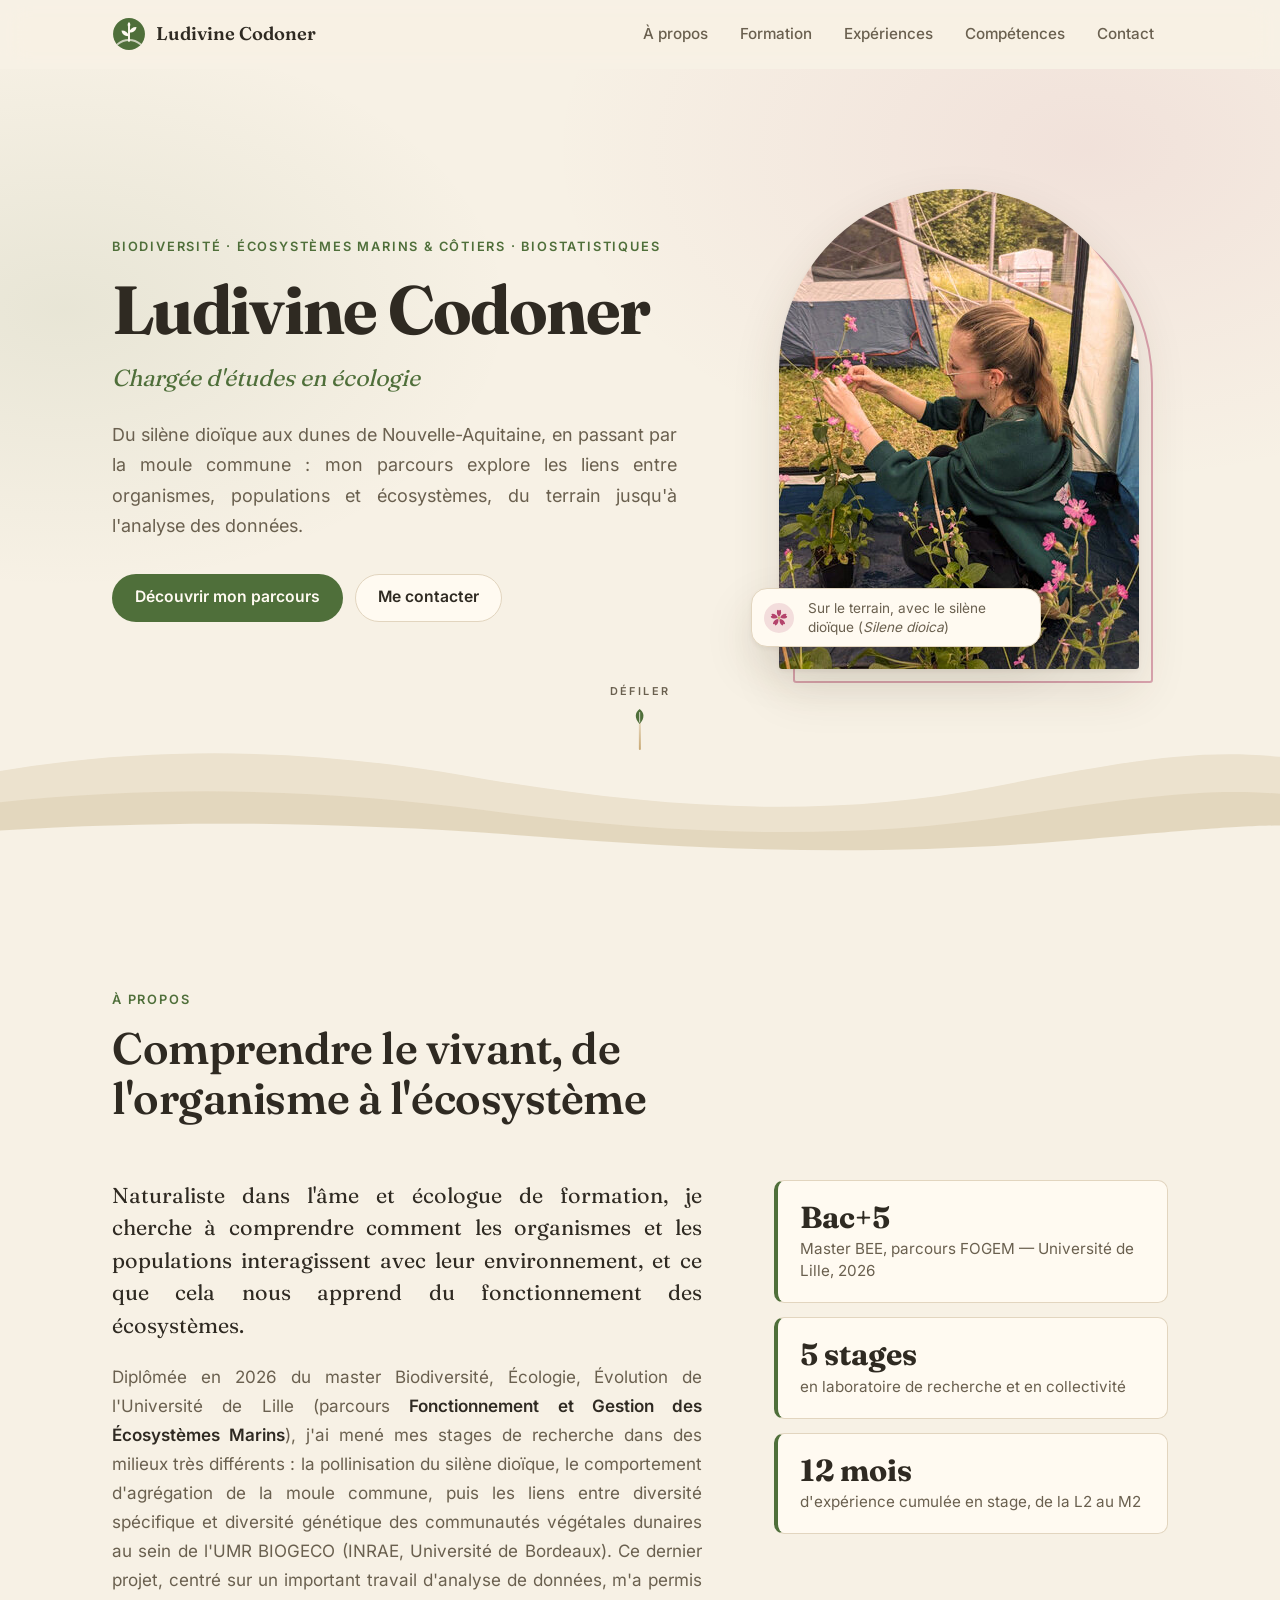
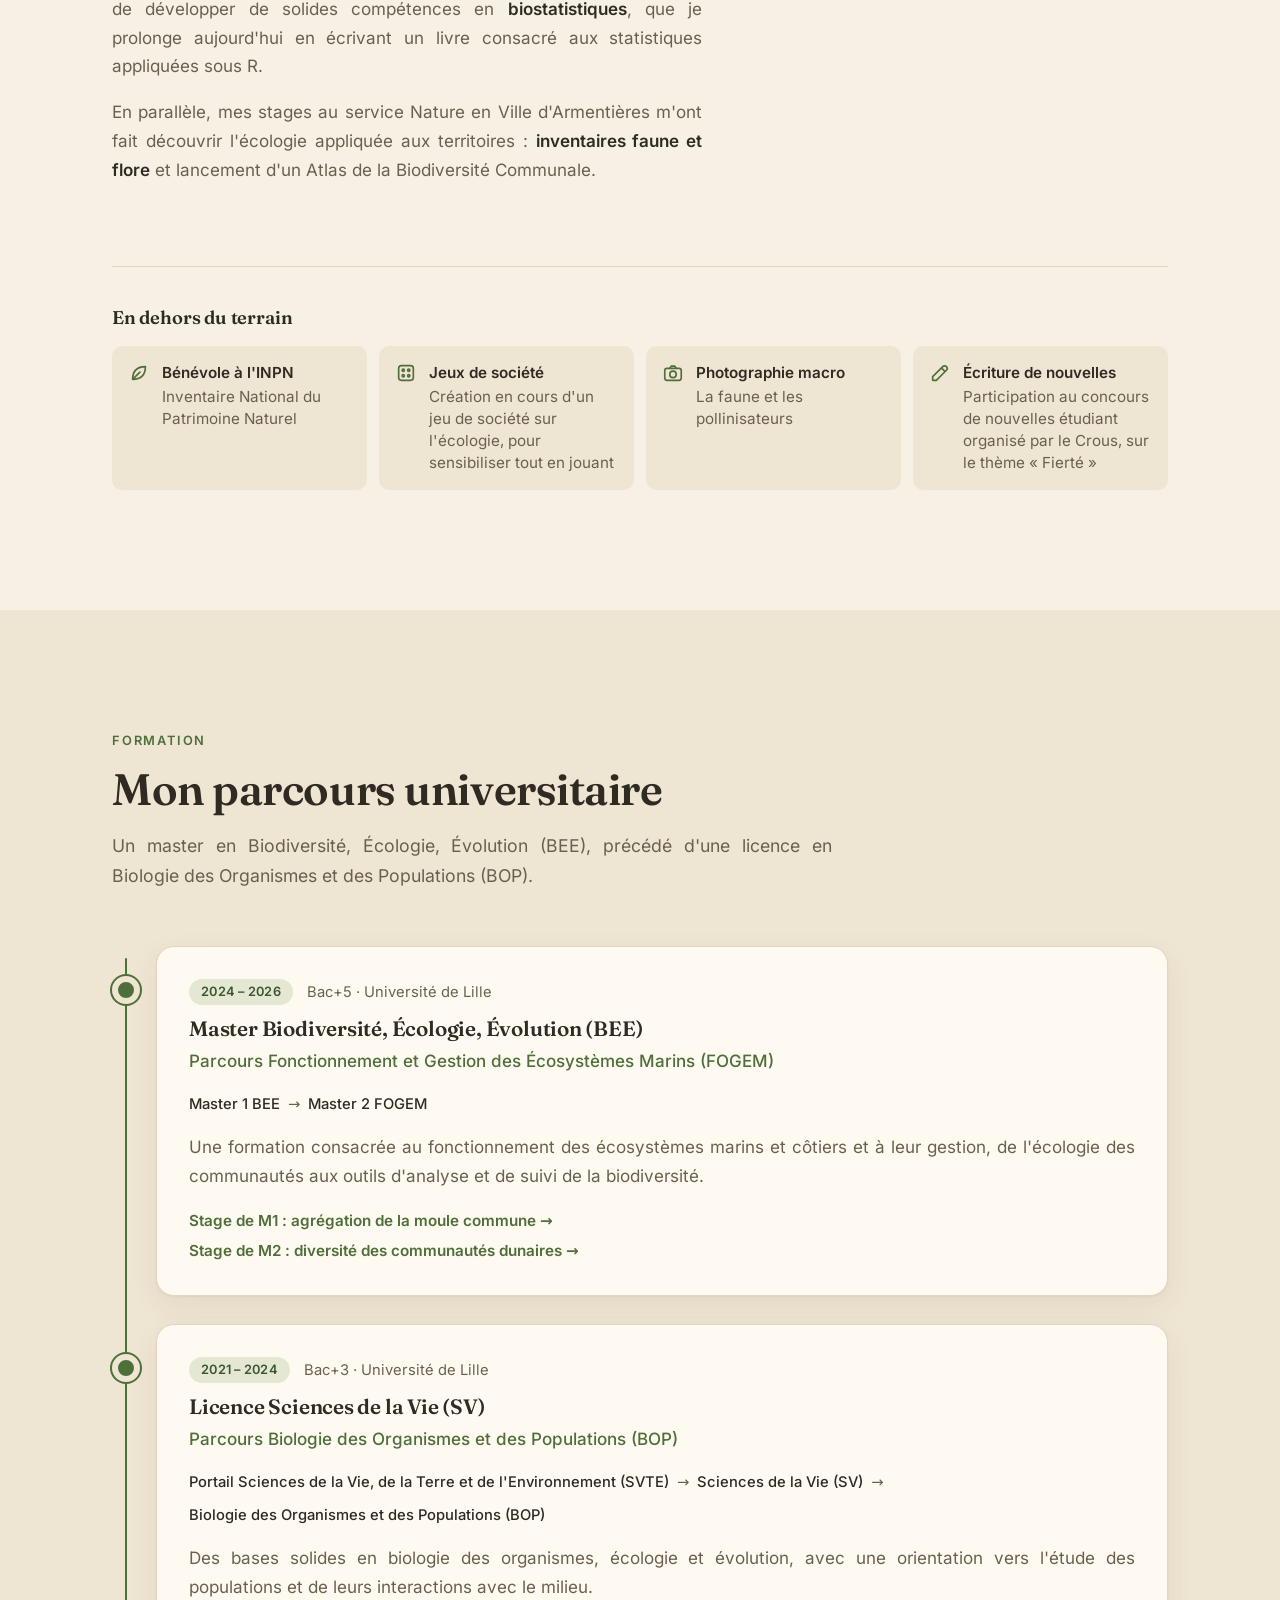
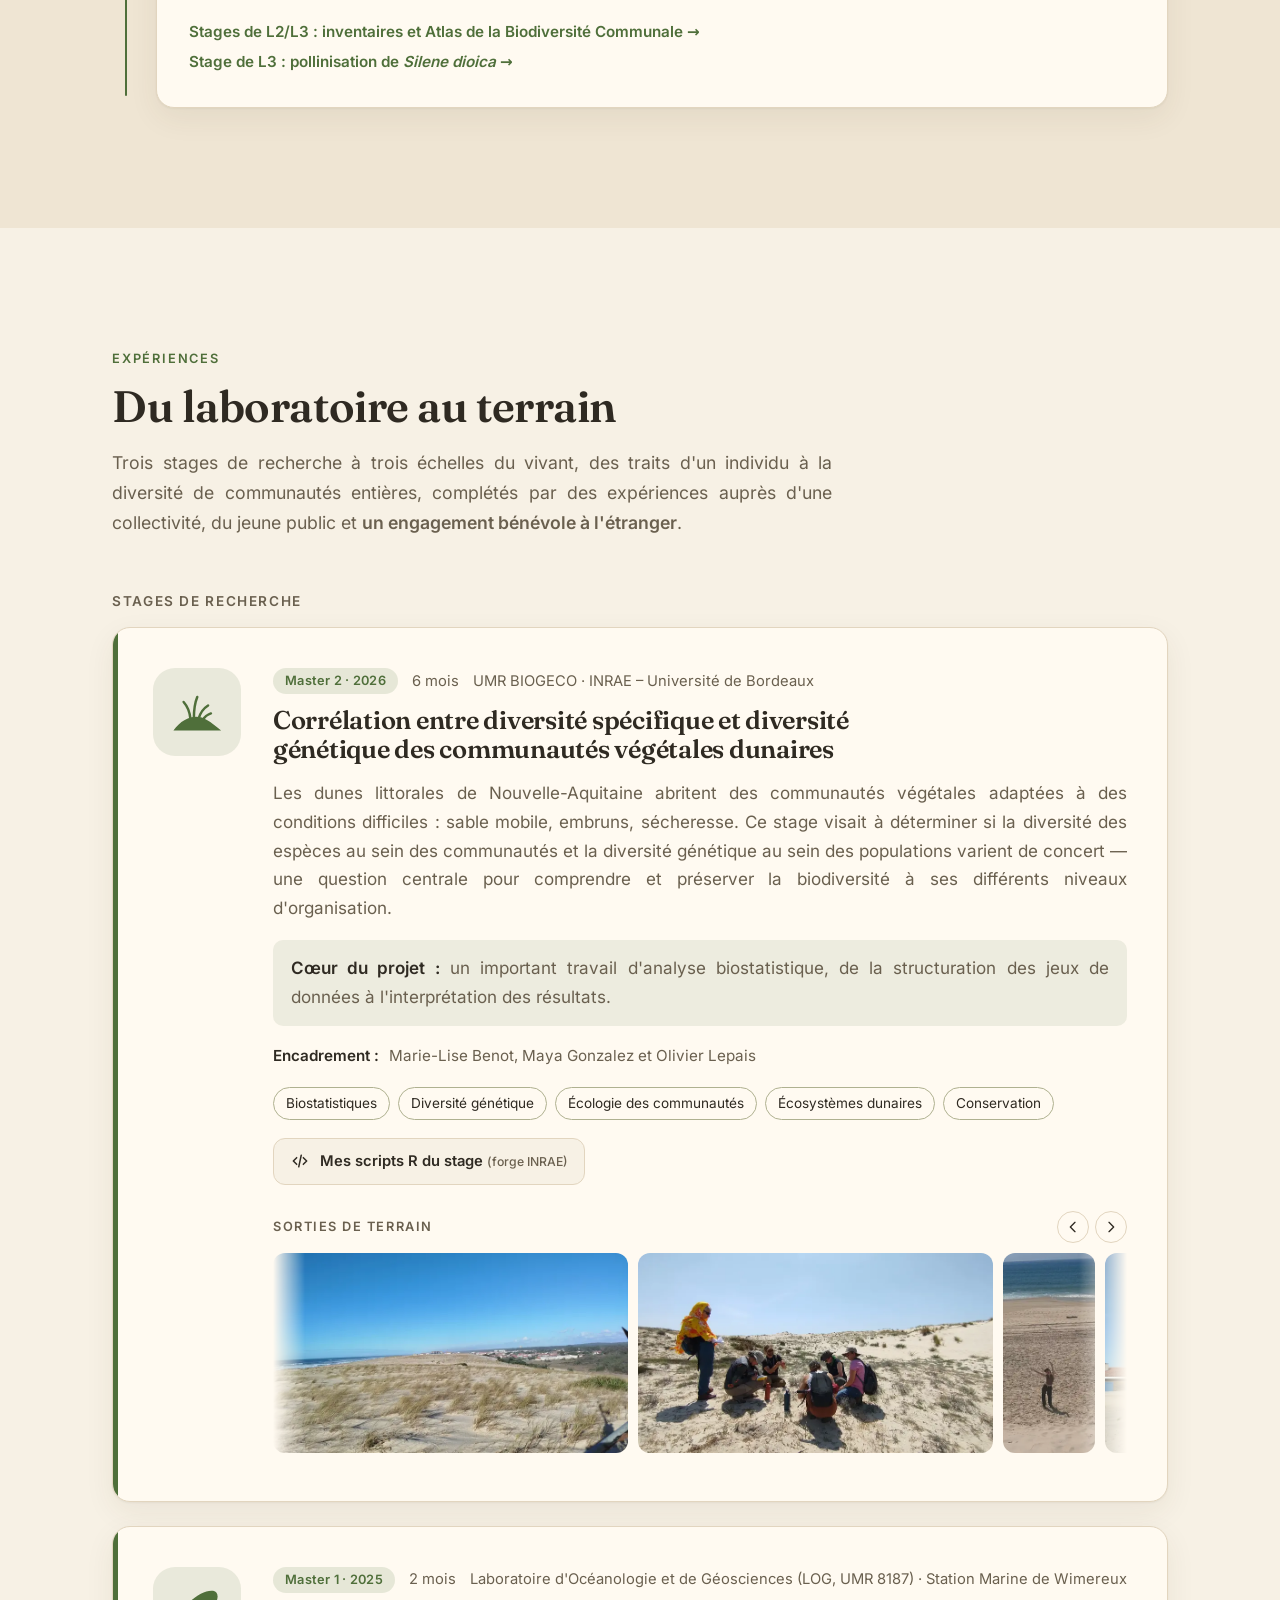
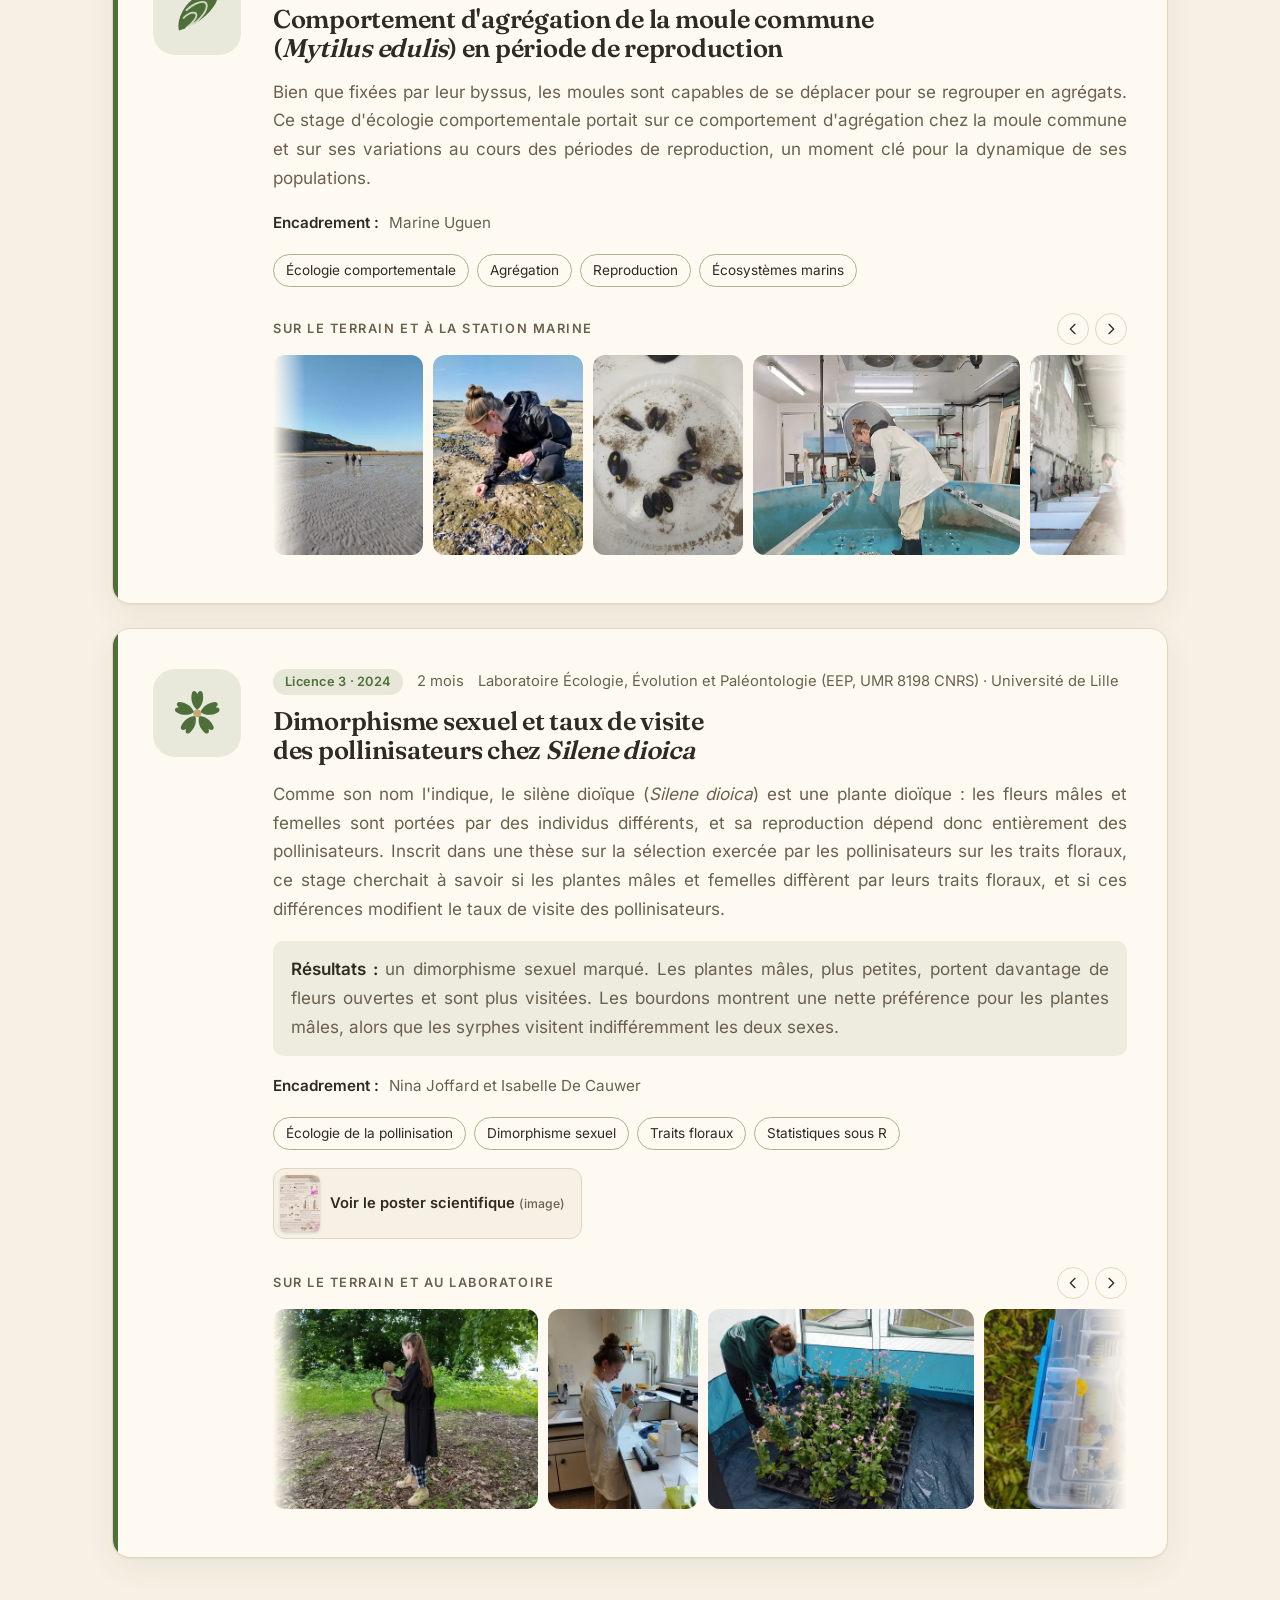
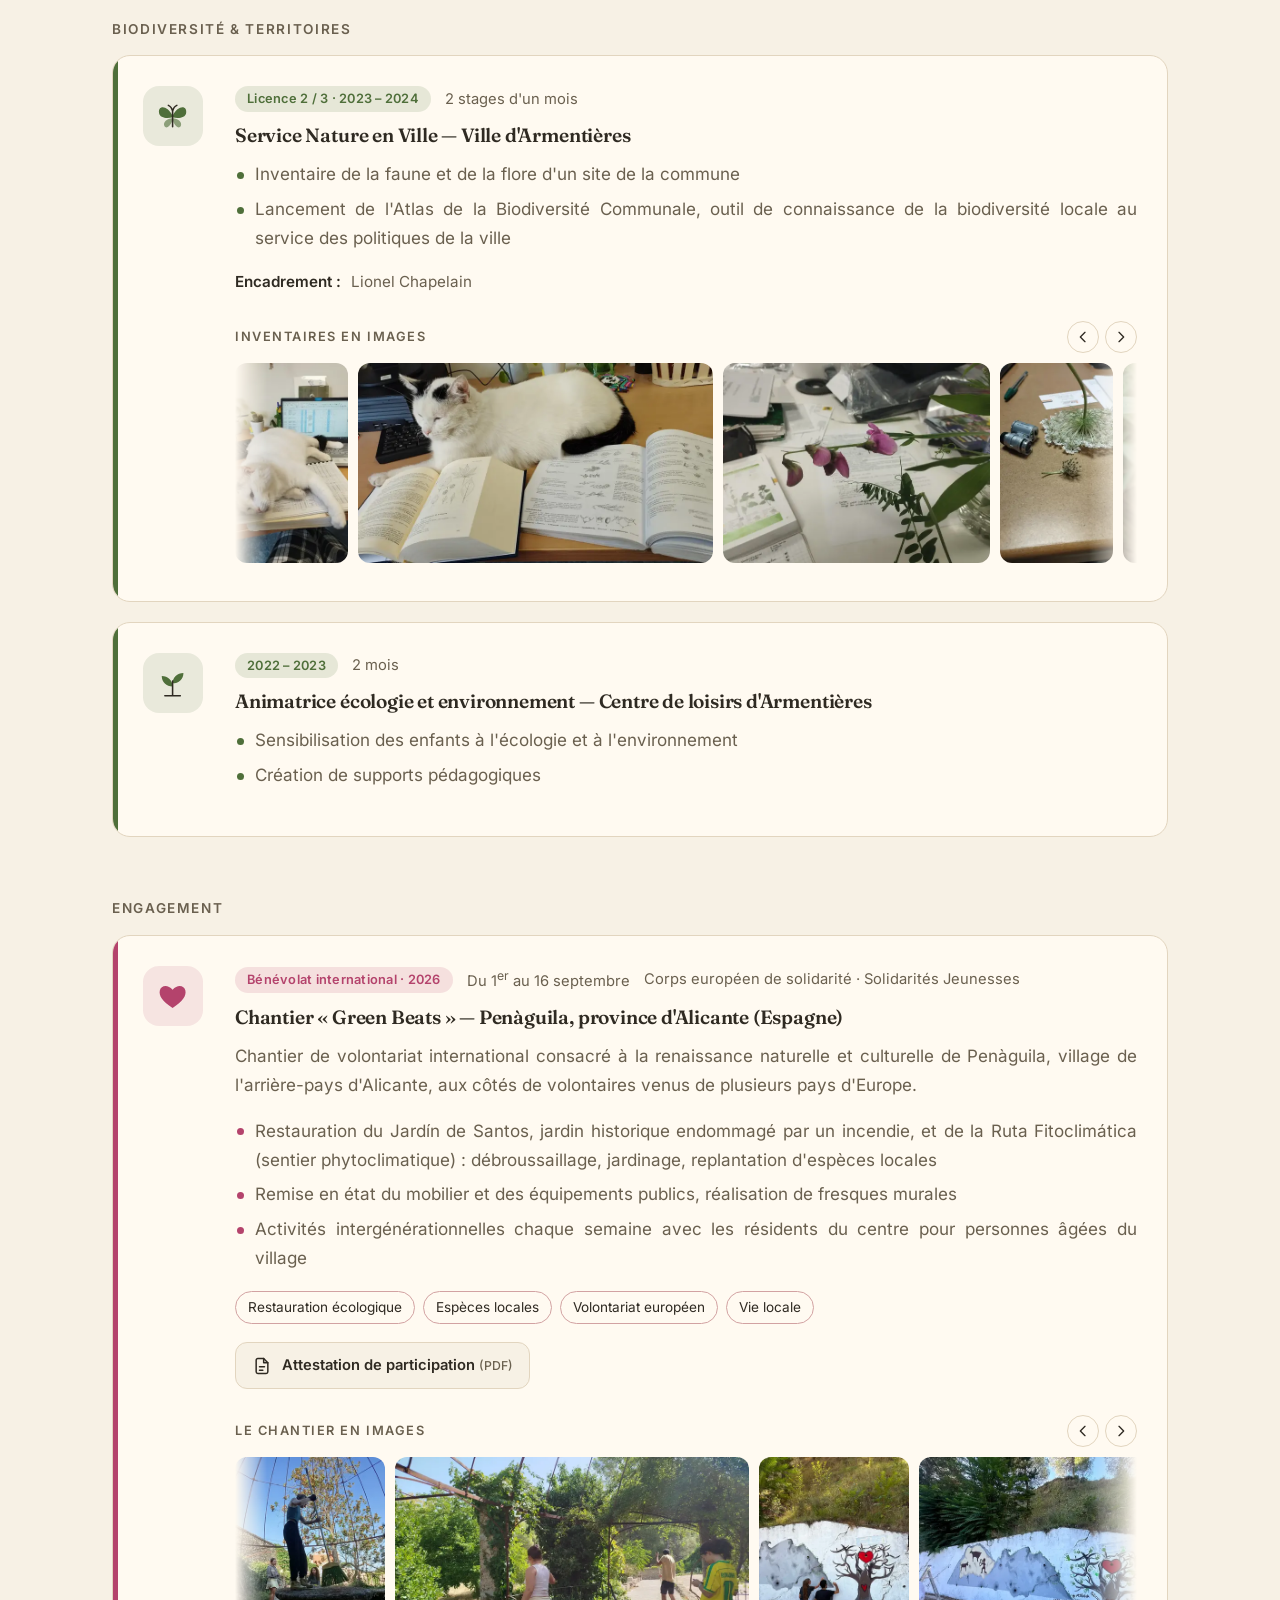
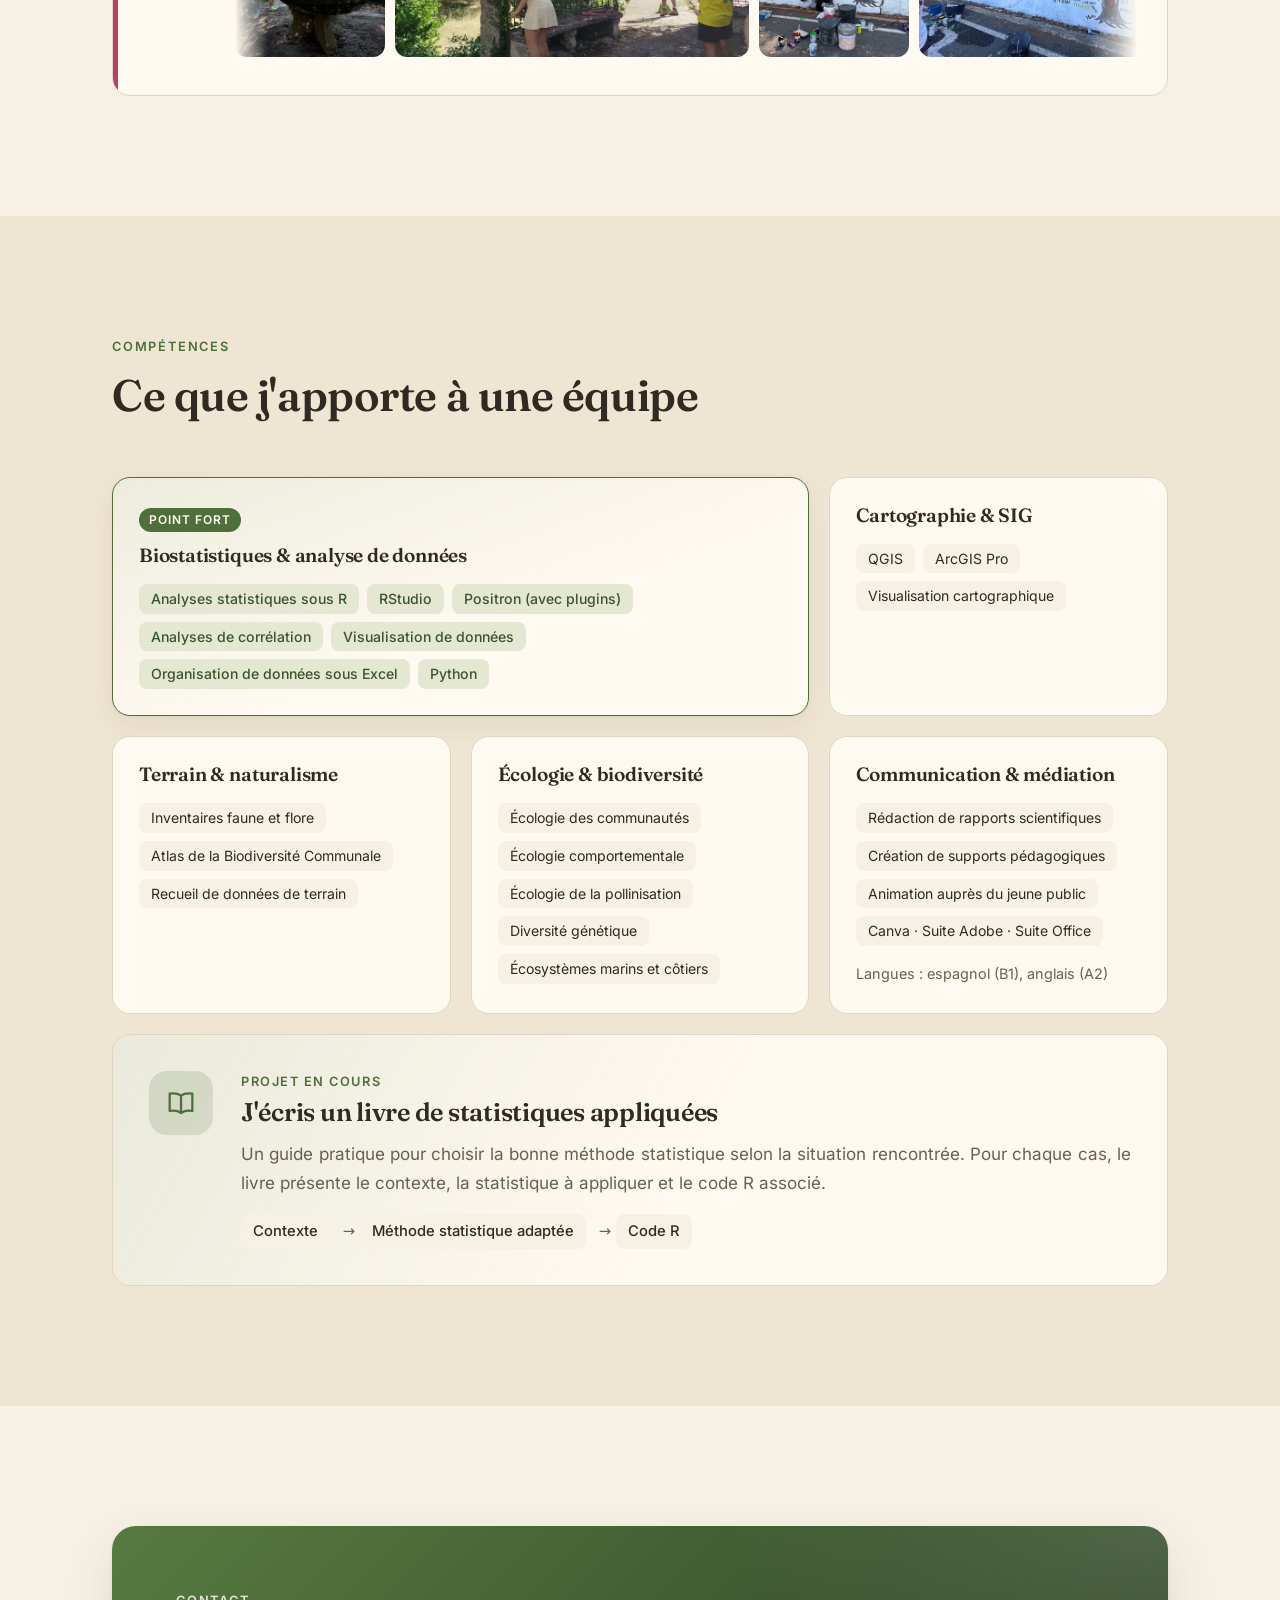
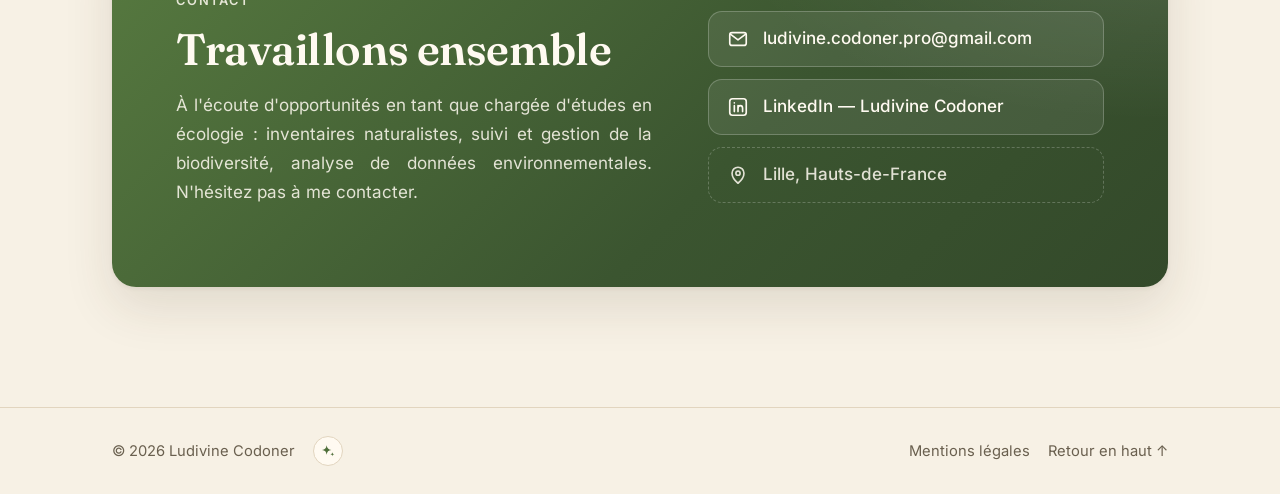
==== index.html @ 96c24a27 "Invitation discrète à descendre sur l'accueil, « Formation » dans le menu - Accueil : petite feuille" ====
<!doctype html>
<html lang="fr">
<head>
  <meta charset="utf-8">
  <meta name="viewport" content="width=device-width, initial-scale=1">
  <title>Ludivine Codoner — Chargée d'études en écologie</title>
  <meta name="description" content="Portfolio de Ludivine Codoner, chargée d'études en écologie, diplômée du master Biodiversité, Écologie, Évolution (parcours FOGEM) de l'Université de Lille : parcours, stages de recherche, inventaires naturalistes et biostatistiques.">
  <meta property="og:title" content="Ludivine Codoner — Chargée d'études en écologie">
  <meta property="og:description" content="Biodiversité, écosystèmes marins et côtiers, inventaires naturalistes et biostatistiques : découvrez mon parcours et mes stages.">
  <meta property="og:type" content="website">
  <meta property="og:image" content="assets/img/ludivine-codoner.jpg">
  <meta name="theme-color" content="#4f6f3a">

  <link rel="icon" href="assets/img/favicon.svg" type="image/svg+xml">
  <!-- Polices hébergées sur le site : aucune requête vers un service tiers -->
  <link rel="preload" href="assets/fonts/fraunces-latin.woff2" as="font" type="font/woff2" crossorigin>
  <link rel="preload" href="assets/fonts/inter-latin.woff2" as="font" type="font/woff2" crossorigin>
  <link rel="stylesheet" href="assets/css/style.css">

  <script>document.documentElement.classList.add('js');</script>
</head>
<body>
  <a class="skip-link" href="#contenu">Aller au contenu</a>

  <!-- ============ EN-TÊTE ============ -->
  <header class="site-header">
    <div class="container header__inner">
      <a class="brand" href="#accueil" aria-label="Retour à l'accueil">
        <svg class="brand__mark" viewBox="0 0 32 32" aria-hidden="true">
          <circle cx="16" cy="16" r="15" class="brand__bg"/>
          <path d="M16 22.5V9.5" class="brand__stroke"/>
          <path d="M16 18c-.8-3.4-3.4-5.2-7-5.2.2 3.5 2.9 5.4 7 5.2ZM16 14.5c.8-3.4 3.4-5.2 7-5.2-.2 3.5-2.9 5.4-7 5.2ZM16 10c-1.7-1.5-1.7-3.9 0-5.4 1.7 1.5 1.7 3.9 0 5.4Z" class="brand__fill"/>
          <path d="M5.5 25.5c3-2.6 6.6-3.8 10.5-3.8s7.5 1.2 10.5 3.8" class="brand__stroke brand__stroke--soft"/>
        </svg>
        <span class="brand__name">Ludivine Codoner</span>
      </a>

      <nav class="nav" id="nav" aria-label="Navigation principale">
        <ul class="nav__list">
          <li><a href="#apropos">À propos</a></li>
          <li><a href="#parcours">Formation</a></li>
          <li><a href="#experiences">Expériences</a></li>
          <li><a href="#competences">Compétences</a></li>
          <li><a href="#contact">Contact</a></li>
        </ul>
      </nav>

      <div class="header__actions">
        <button class="icon-btn nav-toggle" type="button" aria-expanded="false" aria-controls="nav" aria-label="Ouvrir le menu">
          <span class="nav-toggle__bar"></span>
          <span class="nav-toggle__bar"></span>
          <span class="nav-toggle__bar"></span>
        </button>
      </div>
    </div>
  </header>

  <main id="contenu">

    <!-- ============ ACCUEIL ============ -->
    <section class="hero" id="accueil">
      <div class="container hero__inner">
        <div class="hero__text">
          <p class="eyebrow">Biodiversité · Écosystèmes marins &amp; côtiers · Biostatistiques</p>
          <h1 class="hero__title">Ludivine Codoner</h1>
          <p class="hero__role">Chargée d'études en écologie</p>
          <p class="hero__lead">
            Du silène dioïque aux dunes de Nouvelle-Aquitaine, en passant par la moule
            commune : mon parcours explore les liens entre organismes, populations et
            écosystèmes, du terrain jusqu'à l'analyse des données.
          </p>
          <div class="hero__cta">
            <a class="btn btn--primary" href="#parcours">Découvrir mon parcours</a>
            <a class="btn btn--ghost" href="#contact">Me contacter</a>
          </div>
        </div>

        <figure class="hero__figure">
          <div class="hero__photo">
            <img src="assets/img/ludivine-codoner.jpg" width="360" height="480"
                 alt="Ludivine Codoner sur le terrain, observant des fleurs roses de silène dioïque (Silene dioica) cultivées en pots.">
          </div>
          <figcaption class="hero__badge">
            <span class="hero__badge-icons accent-rose" aria-hidden="true">
              <svg viewBox="0 0 48 48"><use href="#icon-flower"/></svg>
            </span>
            <span>Sur le terrain, avec le silène dioïque (<em>Silene dioica</em>)</span>
          </figcaption>
        </figure>
      </div>

      <!-- Invitation à descendre : une petite feuille glisse le long d'une tige, comme une graine qui tombe -->
      <a class="scroll-cue" href="#apropos" aria-label="Descendre vers la présentation">
        <span class="scroll-cue__label" aria-hidden="true">Défiler</span>
        <span class="scroll-cue__stem" aria-hidden="true">
          <svg class="scroll-cue__leaf" viewBox="0 0 16 20"><path d="M8 1C3.2 4.6 2.6 10 8 16c5.4-6 4.8-11.4 0-15Z"/><path class="scroll-cue__vein" d="M8 4.5v9.5"/></svg>
        </span>
      </a>

      <div class="hero__waves" aria-hidden="true">
        <svg viewBox="0 0 1440 160" preserveAspectRatio="none">
          <path class="wave wave--1" d="M0 70 C 180 30 360 30 540 62 S 900 110 1080 74 S 1320 30 1440 52 V160 H0 Z"/>
          <path class="wave wave--2" d="M0 98 C 200 70 380 74 560 98 S 920 132 1100 104 S 1340 72 1440 90 V160 H0 Z"/>
          <path class="wave wave--3" d="M0 124 C 220 106 420 110 620 126 S 980 146 1180 128 S 1380 112 1440 120 V160 H0 Z"/>
        </svg>
      </div>
    </section>

    <!-- ============ À PROPOS ============ -->
    <section class="section" id="apropos">
      <div class="container">
        <div class="section-head reveal">
          <p class="eyebrow">À propos</p>
          <h2>Comprendre le vivant, de l'organisme à l'écosystème</h2>
        </div>

        <div class="about">
          <div class="about__text reveal">
            <p>
              Naturaliste dans l'âme et écologue de formation, je cherche à comprendre comment
              les organismes et les populations interagissent avec leur environnement, et ce
              que cela nous apprend du fonctionnement des écosystèmes.
            </p>
            <p>
              Diplômée en 2026 du master Biodiversité, Écologie, Évolution de l'Université de
              Lille (parcours <strong>Fonctionnement et Gestion des Écosystèmes Marins</strong>),
              j'ai mené mes stages de recherche dans des milieux très différents : la pollinisation
              du silène dioïque, le comportement d'agrégation de la moule commune, puis les liens
              entre diversité spécifique et diversité génétique des communautés végétales dunaires
              au sein de l'UMR BIOGECO (INRAE, Université de Bordeaux). Ce dernier projet, centré
              sur un important travail d'analyse de données, m'a permis de développer de solides
              compétences en <strong>biostatistiques</strong>, que je prolonge aujourd'hui en
              écrivant un livre consacré aux statistiques appliquées sous R.
            </p>
            <p>
              En parallèle, mes stages au service Nature en Ville d'Armentières m'ont fait découvrir
              l'écologie appliquée aux territoires : <strong>inventaires faune et flore</strong> et
              lancement d'un Atlas de la Biodiversité Communale.
            </p>
          </div>

          <ul class="facts reveal">
            <li class="fact">
              <span class="fact__value">Bac+5</span>
              <span class="fact__label">Master BEE, parcours FOGEM — Université de Lille, 2026</span>
            </li>
            <li class="fact">
              <span class="fact__value">5 stages</span>
              <span class="fact__label">en laboratoire de recherche et en collectivité</span>
            </li>
            <li class="fact">
              <span class="fact__value">12 mois</span>
              <span class="fact__label">d'expérience cumulée en stage, de la L2 au M2</span>
            </li>
          </ul>
        </div>

        <div class="interests reveal">
          <h3 class="interests__title">En dehors du terrain</h3>
          <ul class="interests__list">
            <li>
              <svg viewBox="0 0 24 24" aria-hidden="true"><path d="M5 19c9 0 14-5 14-14-9 0-14 5-14 14Zm0 0 8-8"/></svg>
              <span><strong>Bénévole à l'INPN</strong>Inventaire National du Patrimoine Naturel</span>
            </li>
            <li>
              <svg viewBox="0 0 24 24" aria-hidden="true"><rect x="4" y="4" width="16" height="16" rx="3"/><circle cx="9" cy="9" r="1.2"/><circle cx="15" cy="15" r="1.2"/><circle cx="15" cy="9" r="1.2"/><circle cx="9" cy="15" r="1.2"/></svg>
              <span><strong>Jeux de société</strong>Création en cours d'un jeu de société sur l'écologie, pour sensibiliser tout en jouant</span>
            </li>
            <li>
              <svg viewBox="0 0 24 24" aria-hidden="true"><rect x="3" y="7" width="18" height="13" rx="2.5"/><circle cx="12" cy="13.5" r="3.5"/><path d="M8.5 7 10 4.5h4L15.5 7"/></svg>
              <span><strong>Photographie macro</strong>La faune et les pollinisateurs</span>
            </li>
            <li>
              <svg viewBox="0 0 24 24" aria-hidden="true"><path d="M4 20h4L19 9a2.8 2.8 0 0 0-4-4L4 16v4ZM13.5 6.5l4 4"/></svg>
              <span><strong>Écriture de nouvelles</strong>Participation au concours de nouvelles étudiant organisé par le Crous, sur le thème « Fierté »</span>
            </li>
          </ul>
        </div>
      </div>
    </section>

    <!-- ============ PARCOURS ============ -->
    <section class="section section--alt" id="parcours">
      <div class="container">
        <div class="section-head reveal">
          <p class="eyebrow">Formation</p>
          <h2>Mon parcours universitaire</h2>
          <p class="section-head__intro">
            Un master en Biodiversité, Écologie, Évolution (BEE), précédé d'une licence en
            Biologie des Organismes et des Populations (BOP).
          </p>
        </div>

        <ol class="timeline">
          <li class="timeline__item reveal">
            <span class="timeline__marker" aria-hidden="true"></span>
            <article class="timeline__card">
              <div class="timeline__meta">
                <span class="pill">2024 – 2026</span>
                <span>Bac+5 · Université de Lille</span>
              </div>
              <h3>Master Biodiversité, Écologie, Évolution (BEE)</h3>
              <p class="timeline__sub">Parcours Fonctionnement et Gestion des Écosystèmes Marins (FOGEM)</p>
              <ol class="steps">
                <li>Master 1 BEE</li>
                <li>Master 2 FOGEM</li>
              </ol>
              <p>
                Une formation consacrée au fonctionnement des écosystèmes marins et côtiers et
                à leur gestion, de l'écologie des communautés aux outils d'analyse et de suivi
                de la biodiversité.
              </p>
              <a class="timeline__link" href="#exp-m1">Stage de M1 : agrégation de la moule commune →</a>
              <a class="timeline__link" href="#exp-m2">Stage de M2 : diversité des communautés dunaires →</a>
            </article>
          </li>

          <li class="timeline__item reveal">
            <span class="timeline__marker" aria-hidden="true"></span>
            <article class="timeline__card">
              <div class="timeline__meta">
                <span class="pill">2021 – 2024</span>
                <span>Bac+3 · Université de Lille</span>
              </div>
              <h3>Licence Sciences de la Vie (SV)</h3>
              <p class="timeline__sub">Parcours Biologie des Organismes et des Populations (BOP)</p>
              <ol class="steps">
                <li>Portail Sciences de la Vie, de la Terre et de l'Environnement (SVTE)</li>
                <li>Sciences de la Vie (SV)</li>
                <li>Biologie des Organismes et des Populations (BOP)</li>
              </ol>
              <p>
                Des bases solides en biologie des organismes, écologie et évolution, avec une
                orientation vers l'étude des populations et de leurs interactions avec le milieu.
              </p>
              <a class="timeline__link" href="#exp-armentieres">Stages de L2/L3 : inventaires et Atlas de la Biodiversité Communale →</a>
              <a class="timeline__link" href="#exp-l3">Stage de L3 : pollinisation de <em>Silene dioica</em> →</a>
            </article>
          </li>
        </ol>
      </div>
    </section>

    <!-- ============ EXPÉRIENCES ============ -->
    <section class="section" id="experiences">
      <div class="container">
        <div class="section-head reveal">
          <p class="eyebrow">Expériences</p>
          <h2>Du laboratoire au terrain</h2>
          <p class="section-head__intro">
            Trois stages de recherche à trois échelles du vivant, des traits d'un individu à la
            diversité de communautés entières, complétés par des expériences auprès d'une
            collectivité, du jeune public et <strong>un engagement bénévole à l'étranger</strong>.
          </p>
        </div>

        <h3 class="subhead reveal">Stages de recherche</h3>
        <div class="stages">
          <!-- Stage M2 -->
          <article class="stage reveal" id="exp-m2">
            <div class="stage__icon" aria-hidden="true">
              <svg viewBox="0 0 48 48"><use href="#icon-dune"/></svg>
            </div>
            <div class="stage__body">
              <div class="stage__meta">
                <span class="pill pill--accent">Master 2 · 2026</span>
                <span>6 mois</span>
                <span>UMR BIOGECO · INRAE – Université de Bordeaux</span>
              </div>
              <h3>Corrélation entre diversité spécifique et diversité génétique des communautés végétales dunaires</h3>
              <p>
                Les dunes littorales de Nouvelle-Aquitaine abritent des communautés végétales
                adaptées à des conditions difficiles : sable mobile, embruns, sécheresse. Ce stage
                visait à déterminer si la diversité des espèces au sein des communautés et la
                diversité génétique au sein des populations varient de concert — une question
                centrale pour comprendre et préserver la biodiversité à ses différents niveaux
                d'organisation.
              </p>
              <p class="stage__highlight">
                <strong>Cœur du projet :</strong> un important travail d'analyse biostatistique,
                de la structuration des jeux de données à l'interprétation des résultats.
              </p>
              <p class="stage__people">
                <span>Encadrement</span>
                Marie-Lise Benot, Maya Gonzalez et Olivier Lepais
              </p>
              <ul class="tags" aria-label="Thématiques">
                <li>Biostatistiques</li>
                <li>Diversité génétique</li>
                <li>Écologie des communautés</li>
                <li>Écosystèmes dunaires</li>
                <li>Conservation</li>
              </ul>
              <a class="doc-link" href="https://stagem2-lcodoner-ae45e9.pages-forge.inrae.fr/" target="_blank" rel="noopener">
                <svg viewBox="0 0 24 24" aria-hidden="true"><path d="m8 8-4 4 4 4M16 8l4 4-4 4M13.5 5l-3 14"/></svg>
                <span>Mes scripts R du stage <small>(forge INRAE)</small></span>
              </a>
              <!-- photos:m2 -->
              <div class="strip" data-strip data-gallery role="region" aria-label="Photos des sorties de terrain du stage de M2">
                <div class="strip__head">
                  <p class="strip__title">Sorties de terrain</p>
                  <div class="strip__nav">
                    <button class="strip__btn" type="button" data-strip-prev aria-label="Faire défiler les photos vers la gauche">
                      <svg viewBox="0 0 24 24" aria-hidden="true"><path d="m15 5-7 7 7 7"/></svg>
                    </button>
                    <button class="strip__btn" type="button" data-strip-next aria-label="Faire défiler les photos vers la droite">
                      <svg viewBox="0 0 24 24" aria-hidden="true"><path d="m9 5 7 7-7 7"/></svg>
                    </button>
                  </div>
                </div>
                <ul class="strip__track" tabindex="0">
                  <li class="strip__item">
                    <a href="assets/img/terrain/m2-dune-oyats.webp" data-caption="Dune littorale couverte d'oyats, entre l'océan et le village">
                      <img src="assets/img/terrain/m2-dune-oyats-min.webp" width="780" height="440" loading="lazy" alt="Dune de sable couverte de touffes d'oyats, avec l'océan à gauche et un village bordé de forêt à droite">
                      <span class="strip__caption" aria-hidden="true">Dune littorale couverte d'oyats, entre l'océan et le village</span>
                    </a>
                  </li>
                  <li class="strip__item">
                    <a href="assets/img/terrain/m2-flore-equipe.webp" data-caption="Identification de la flore dunaire en équipe">
                      <img src="assets/img/terrain/m2-flore-equipe-min.webp" width="781" height="440" loading="lazy" alt="Six personnes accroupies ou debout sur une dune à végétation basse, observant des plantes et prenant des notes">
                      <span class="strip__caption" aria-hidden="true">Identification de la flore dunaire en équipe</span>
                    </a>
                  </li>
                  <li class="strip__item">
                    <a href="assets/img/terrain/m2-dune-ocean.webp" data-caption="Sur la dune, face à l'océan">
                      <img src="assets/img/terrain/m2-dune-ocean-min.webp" width="203" height="440" loading="lazy" alt="Ludivine Codoner, bras levés, sur le sable au pied de la dune, avec l'océan en arrière-plan">
                      <span class="strip__caption" aria-hidden="true">Sur la dune, face à l'océan</span>
                    </a>
                  </li>
                  <li class="strip__item">
                    <a href="assets/img/terrain/m2-maisons-ensablees.webp" data-caption="Habitations gagnées par le sable">
                      <img src="assets/img/terrain/m2-maisons-ensablees-min.webp" width="780" height="440" loading="lazy" alt="Maisons aux toits de tuiles dont les murs sont en partie recouverts par le sable de la dune">
                      <span class="strip__caption" aria-hidden="true">Habitations gagnées par le sable</span>
                    </a>
                  </li>
                  <li class="strip__item">
                    <a href="assets/img/terrain/m2-station-meteo.webp" data-caption="Station météorologique installée sur la dune">
                      <img src="assets/img/terrain/m2-station-meteo-min.webp" width="781" height="440" loading="lazy" alt="Deux personnes en gilet orange travaillant au pied d'une station météorologique installée sur la dune, face à l'océan">
                      <span class="strip__caption" aria-hidden="true">Station météorologique installée sur la dune</span>
                    </a>
                  </li>
                </ul>
              </div>
              <!-- /photos:m2 -->
            </div>
          </article>

          <!-- Stage M1 -->
          <article class="stage reveal" id="exp-m1">
            <div class="stage__icon" aria-hidden="true">
              <svg viewBox="0 0 48 48"><use href="#icon-mussel"/></svg>
            </div>
            <div class="stage__body">
              <div class="stage__meta">
                <span class="pill pill--accent">Master 1 · 2025</span>
                <span>2 mois</span>
                <span>Laboratoire d'Océanologie et de Géosciences (LOG, UMR 8187) · Station Marine de Wimereux</span>
              </div>
              <h3>Comportement d'agrégation de la moule commune (<em>Mytilus edulis</em>) en période de reproduction</h3>
              <p>
                Bien que fixées par leur byssus, les moules sont capables de se déplacer pour
                se regrouper en agrégats. Ce stage d'écologie comportementale portait sur ce
                comportement d'agrégation chez la moule commune et sur ses variations au cours
                des périodes de reproduction, un moment clé pour la dynamique de ses populations.
              </p>
              <p class="stage__people">
                <span>Encadrement</span>
                Marine Uguen
              </p>
              <ul class="tags" aria-label="Thématiques">
                <li>Écologie comportementale</li>
                <li>Agrégation</li>
                <li>Reproduction</li>
                <li>Écosystèmes marins</li>
              </ul>
              <!-- photos:m1 -->
              <div class="strip" data-strip data-gallery role="region" aria-label="Photos du stage de M1">
                <div class="strip__head">
                  <p class="strip__title">Sur le terrain et à la station marine</p>
                  <div class="strip__nav">
                    <button class="strip__btn" type="button" data-strip-prev aria-label="Faire défiler les photos vers la gauche">
                      <svg viewBox="0 0 24 24" aria-hidden="true"><path d="m15 5-7 7 7 7"/></svg>
                    </button>
                    <button class="strip__btn" type="button" data-strip-next aria-label="Faire défiler les photos vers la droite">
                      <svg viewBox="0 0 24 24" aria-hidden="true"><path d="m9 5 7 7-7 7"/></svg>
                    </button>
                  </div>
                </div>
                <ul class="strip__track" tabindex="0">
                  <li class="strip__item">
                    <a href="assets/img/terrain/m1-estran-maree-basse.webp" data-caption="Sortie sur l'estran à marée basse">
                      <img src="assets/img/terrain/m1-estran-maree-basse-min.webp" width="330" height="440" loading="lazy" alt="Grande plage de sable ridé à marée basse, avec des falaises au loin et trois promeneurs">
                      <span class="strip__caption" aria-hidden="true">Sortie sur l'estran à marée basse</span>
                    </a>
                  </li>
                  <li class="strip__item">
                    <a href="assets/img/terrain/m1-marquage-bigorneaux.webp" data-caption="Marquage de bigorneaux à la peinture pour les reconnaître dans le temps">
                      <img src="assets/img/terrain/m1-marquage-bigorneaux-min.webp" width="330" height="440" loading="lazy" alt="Ludivine Codoner accroupie sur un rocher à marée basse, en train de marquer des bigorneaux à la peinture">
                      <span class="strip__caption" aria-hidden="true">Marquage de bigorneaux à la peinture pour les reconnaître dans le temps</span>
                    </a>
                  </li>
                  <li class="strip__item">
                    <a href="assets/img/terrain/m1-moules-marquees.webp" data-caption="Moules marquées individuellement pour le suivi">
                      <img src="assets/img/terrain/m1-moules-marquees-min.webp" width="330" height="440" loading="lazy" alt="Une quinzaine de moules portant chacune une étiquette jaune numérotée, dans un récipient transparent">
                      <span class="strip__caption" aria-hidden="true">Moules marquées individuellement pour le suivi</span>
                    </a>
                  </li>
                  <li class="strip__item">
                    <a href="assets/img/terrain/m1-bassins.webp" data-caption="Bassins expérimentaux de la station marine">
                      <img src="assets/img/terrain/m1-bassins-min.webp" width="587" height="440" loading="lazy" alt="Ludivine Codoner en blouse blanche penchée au-dessus d'un grand bassin bleu dans une salle d'expérimentation">
                      <span class="strip__caption" aria-hidden="true">Bassins expérimentaux de la station marine</span>
                    </a>
                  </li>
                  <li class="strip__item">
                    <a href="assets/img/terrain/m1-releves-bacs.webp" data-caption="Relevés aux bacs d'expérimentation">
                      <img src="assets/img/terrain/m1-releves-bacs-min.webp" width="330" height="440" loading="lazy" alt="Ludivine Codoner en blouse blanche prenant des notes devant une rangée de bacs d'eau de mer">
                      <span class="strip__caption" aria-hidden="true">Relevés aux bacs d'expérimentation</span>
                    </a>
                  </li>
                  <li class="strip__item">
                    <a href="assets/img/terrain/m1-microscope.webp" data-caption="Manteau d'une moule observé au microscope pour déterminer son sexe">
                      <img src="assets/img/terrain/m1-microscope-min.webp" width="330" height="440" loading="lazy" alt="Champ circulaire d'un microscope montrant un fragment de manteau de moule, observé pour en déterminer le sexe">
                      <span class="strip__caption" aria-hidden="true">Manteau d'une moule observé au microscope pour déterminer son sexe</span>
                    </a>
                  </li>
                  <li class="strip__item">
                    <a href="assets/img/terrain/m1-laboratoire.webp" data-caption="Le laboratoire de la station marine">
                      <img src="assets/img/terrain/m1-laboratoire-min.webp" width="330" height="440" loading="lazy" alt="Vue d'ensemble d'un laboratoire avec paillasses, microscopes et étagères">
                      <span class="strip__caption" aria-hidden="true">Le laboratoire de la station marine</span>
                    </a>
                  </li>
                </ul>
              </div>
              <!-- /photos:m1 -->
            </div>
          </article>

          <!-- Stage L3 -->
          <article class="stage reveal" id="exp-l3">
            <div class="stage__icon" aria-hidden="true">
              <svg viewBox="0 0 48 48"><use href="#icon-flower"/></svg>
            </div>
            <div class="stage__body">
              <div class="stage__meta">
                <span class="pill pill--accent">Licence 3 · 2024</span>
                <span>2 mois</span>
                <span>Laboratoire Écologie, Évolution et Paléontologie (EEP, UMR 8198 CNRS) · Université de Lille</span>
              </div>
              <h3>Dimorphisme sexuel et taux de visite des pollinisateurs chez <em>Silene dioica</em></h3>
              <p>
                Comme son nom l'indique, le silène dioïque (<em>Silene dioica</em>) est une plante
                dioïque : les fleurs mâles et femelles sont portées par des individus différents, et
                sa reproduction dépend donc entièrement des pollinisateurs. Inscrit dans une thèse sur
                la sélection exercée par les pollinisateurs sur les traits floraux, ce stage cherchait
                à savoir si les plantes mâles et femelles diffèrent par leurs traits floraux, et si ces
                différences modifient le taux de visite des pollinisateurs.
              </p>
              <p class="stage__highlight">
                <strong>Résultats :</strong> un dimorphisme sexuel marqué. Les plantes mâles, plus
                petites, portent davantage de fleurs ouvertes et sont plus visitées. Les bourdons
                montrent une nette préférence pour les plantes mâles, alors que les syrphes visitent
                indifféremment les deux sexes.
              </p>
              <p class="stage__people">
                <span>Encadrement</span>
                Nina Joffard et Isabelle De Cauwer
              </p>
              <ul class="tags" aria-label="Thématiques">
                <li>Écologie de la pollinisation</li>
                <li>Dimorphisme sexuel</li>
                <li>Traits floraux</li>
                <li>Statistiques sous R</li>
              </ul>
              <a class="doc-link doc-link--thumb" href="assets/docs/poster-l3-silene-dioica.webp" target="_blank" rel="noopener">
                <img src="assets/img/poster-l3-miniature.webp" width="40" height="57" alt="">
                <span>Voir le poster scientifique <small>(image)</small></span>
              </a>
              <!-- photos:l3 -->
              <div class="strip" data-strip data-gallery role="region" aria-label="Photos du stage de L3">
                <div class="strip__head">
                  <p class="strip__title">Sur le terrain et au laboratoire</p>
                  <div class="strip__nav">
                    <button class="strip__btn" type="button" data-strip-prev aria-label="Faire défiler les photos vers la gauche">
                      <svg viewBox="0 0 24 24" aria-hidden="true"><path d="m15 5-7 7 7 7"/></svg>
                    </button>
                    <button class="strip__btn" type="button" data-strip-next aria-label="Faire défiler les photos vers la droite">
                      <svg viewBox="0 0 24 24" aria-hidden="true"><path d="m9 5 7 7-7 7"/></svg>
                    </button>
                  </div>
                </div>
                <ul class="strip__track" tabindex="0">
                  <li class="strip__item">
                    <a href="assets/img/terrain/l3-capture-filet.webp" data-caption="Capture de pollinisateurs au filet entomologique">
                      <img src="assets/img/terrain/l3-capture-filet-min.webp" width="584" height="440" loading="lazy" alt="Ludivine Codoner en sous-bois, tenant un filet entomologique et une boîte de capture">
                      <span class="strip__caption" aria-hidden="true">Capture de pollinisateurs au filet entomologique</span>
                    </a>
                  </li>
                  <li class="strip__item">
                    <a href="assets/img/terrain/l3-labo-manip.webp" data-caption="Manipulations au laboratoire">
                      <img src="assets/img/terrain/l3-labo-manip-min.webp" width="331" height="440" loading="lazy" alt="Ludivine Codoner en blouse blanche, manipulant une pipette à une paillasse de laboratoire">
                      <span class="strip__caption" aria-hidden="true">Manipulations au laboratoire</span>
                    </a>
                  </li>
                  <li class="strip__item">
                    <a href="assets/img/terrain/l3-tente-silenes.webp" data-caption="Entretien des plants de silène dioïque dans une tente expérimentale">
                      <img src="assets/img/terrain/l3-tente-silenes-min.webp" width="584" height="440" loading="lazy" alt="Ludivine Codoner penchée sur des plants de silène dioïque en fleurs, disposés en rangées dans une tente">
                      <span class="strip__caption" aria-hidden="true">Entretien des plants de silène dioïque dans une tente expérimentale</span>
                    </a>
                  </li>
                  <li class="strip__item">
                    <a href="assets/img/terrain/l3-colonie-bourdons.webp" data-caption="Colonie de bourdons utilisée pour l'expérience">
                      <img src="assets/img/terrain/l3-colonie-bourdons-min.webp" width="782" height="440" loading="lazy" alt="Boîte d'élevage transparente vue de dessus, contenant une colonie de bourdons">
                      <span class="strip__caption" aria-hidden="true">Colonie de bourdons utilisée pour l'expérience</span>
                    </a>
                  </li>
                  <li class="strip__item">
                    <a href="assets/img/terrain/l3-microscope-equipe.webp" data-caption="Travail au microscope et sur ordinateur, à deux">
                      <img src="assets/img/terrain/l3-microscope-equipe-min.webp" width="587" height="440" loading="lazy" alt="Ludivine Codoner debout en blouse à côté d'une personne assise devant un microscope et un ordinateur">
                      <span class="strip__caption" aria-hidden="true">Travail au microscope et sur ordinateur, à deux</span>
                    </a>
                  </li>
                  <li class="strip__item">
                    <a href="assets/img/terrain/l3-devant-tentes.webp" data-caption="Devant les tentes d'expérimentation, sous la pluie">
                      <img src="assets/img/terrain/l3-devant-tentes-min.webp" width="330" height="440" loading="lazy" alt="Ludivine Codoner souriante, capuche sur la tête, devant une tente d'expérimentation sous un filet">
                      <span class="strip__caption" aria-hidden="true">Devant les tentes d'expérimentation, sous la pluie</span>
                    </a>
                  </li>
                  <li class="strip__item">
                    <a href="assets/img/terrain/l3-capture-filet-equipe.webp" data-caption="Capture au filet en sous-bois, en équipe">
                      <img src="assets/img/terrain/l3-capture-filet-equipe-min.webp" width="330" height="440" loading="lazy" alt="Deux personnes de dos dans un sous-bois, munies de filets entomologiques">
                      <span class="strip__caption" aria-hidden="true">Capture au filet en sous-bois, en équipe</span>
                    </a>
                  </li>
                  <li class="strip__item">
                    <a href="assets/img/terrain/l3-microscope.webp" data-caption="Observation au microscope">
                      <img src="assets/img/terrain/l3-microscope-min.webp" width="584" height="440" loading="lazy" alt="Personne en blouse devant un microscope relié à un écran d'ordinateur">
                      <span class="strip__caption" aria-hidden="true">Observation au microscope</span>
                    </a>
                  </li>
                  <li class="strip__item">
                    <a href="assets/img/terrain/l3-releves-tente.webp" data-caption="Relevés au milieu des silènes, sous tente">
                      <img src="assets/img/terrain/l3-releves-tente-min.webp" width="584" height="440" loading="lazy" alt="Ludivine Codoner tenant une feuille de relevés parmi les plants de silène dioïque dans une tente expérimentale">
                      <span class="strip__caption" aria-hidden="true">Relevés au milieu des silènes, sous tente</span>
                    </a>
                  </li>
                </ul>
              </div>
              <!-- /photos:l3 -->
            </div>
          </article>
        </div>

        <h3 class="subhead reveal">Biodiversité &amp; territoires</h3>
        <div class="stages stages--compact">
          <article class="stage stage--compact reveal" id="exp-armentieres">
            <div class="stage__icon" aria-hidden="true">
              <svg viewBox="0 0 48 48"><use href="#icon-butterfly"/></svg>
            </div>
            <div class="stage__body">
              <div class="stage__meta">
                <span class="pill pill--accent">Licence 2 / 3 · 2023 – 2024</span>
                <span>2 stages d'un mois</span>
              </div>
              <h3>Service Nature en Ville — Ville d'Armentières</h3>
              <ul class="stage__list">
                <li>Inventaire de la faune et de la flore d'un site de la commune</li>
                <li>Lancement de l'Atlas de la Biodiversité Communale, outil de connaissance de la biodiversité locale au service des politiques de la ville</li>
              </ul>
              <p class="stage__people">
                <span>Encadrement</span>
                Lionel Chapelain
              </p>
              <!-- photos:armentieres -->
              <div class="strip" data-strip data-gallery role="region" aria-label="Photos des stages au Service Nature en Ville d'Armentières">
                <div class="strip__head">
                  <p class="strip__title">Inventaires en images</p>
                  <div class="strip__nav">
                    <button class="strip__btn" type="button" data-strip-prev aria-label="Faire défiler les photos vers la gauche">
                      <svg viewBox="0 0 24 24" aria-hidden="true"><path d="m15 5-7 7 7 7"/></svg>
                    </button>
                    <button class="strip__btn" type="button" data-strip-next aria-label="Faire défiler les photos vers la droite">
                      <svg viewBox="0 0 24 24" aria-hidden="true"><path d="m9 5 7 7-7 7"/></svg>
                    </button>
                  </div>
                </div>
                <ul class="strip__track" tabindex="0">
                  <li class="strip__item">
                    <a href="assets/img/terrain/armentieres-chat-donnees.webp" data-caption="Saisie des données d'inventaire, sous surveillance">
                      <img src="assets/img/terrain/armentieres-chat-donnees-min.webp" width="248" height="440" loading="lazy" alt="Chat blanc allongé sur des fiches de relevé, devant un ordinateur affichant un tableur">
                      <span class="strip__caption" aria-hidden="true">Saisie des données d'inventaire, sous surveillance</span>
                    </a>
                  </li>
                  <li class="strip__item">
                    <a href="assets/img/terrain/armentieres-chat-flores.webp" data-caption="Séance de détermination, avec un assistant à quatre pattes">
                      <img src="assets/img/terrain/armentieres-chat-flores-min.webp" width="782" height="440" loading="lazy" alt="Chat blanc et noir allongé sur un bureau entre deux flores ouvertes">
                      <span class="strip__caption" aria-hidden="true">Séance de détermination, avec un assistant à quatre pattes</span>
                    </a>
                  </li>
                  <li class="strip__item">
                    <a href="assets/img/terrain/armentieres-determination.webp" data-caption="Identification des plantes récoltées, flore à l'appui">
                      <img src="assets/img/terrain/armentieres-determination-min.webp" width="587" height="440" loading="lazy" alt="Fleurs roses et tiges feuillées posées sur un bureau, à côté d'une flore et de fiches de relevé">
                      <span class="strip__caption" aria-hidden="true">Identification des plantes récoltées, flore à l'appui</span>
                    </a>
                  </li>
                  <li class="strip__item">
                    <a href="assets/img/terrain/armentieres-ombellifere.webp" data-caption="Détermination d'une ombellifère à la loupe">
                      <img src="assets/img/terrain/armentieres-ombellifere-min.webp" width="248" height="440" loading="lazy" alt="Ombelle blanche et ombelle en fruit posées sur un bureau, à côté d'une loupe de terrain">
                      <span class="strip__caption" aria-hidden="true">Détermination d'une ombellifère à la loupe</span>
                    </a>
                  </li>
                  <li class="strip__item">
                    <a href="assets/img/terrain/armentieres-coccinelles.webp" data-caption="Nymphes de coccinelles et jeune adulte sur une feuille">
                      <img src="assets/img/terrain/armentieres-coccinelles-min.webp" width="330" height="440" loading="lazy" alt="Deux nymphes de coccinelles rayées et une jeune coccinelle orange sans points sur une feuille">
                      <span class="strip__caption" aria-hidden="true">Nymphes de coccinelles et jeune adulte sur une feuille</span>
                    </a>
                  </li>
                  <li class="strip__item">
                    <a href="assets/img/terrain/armentieres-syrphe.webp" data-caption="Syrphe dans la végétation">
                      <img src="assets/img/terrain/armentieres-syrphe-min.webp" width="248" height="440" loading="lazy" alt="Syrphe à l'abdomen rayé orange et noir posé parmi les plantes, au pied d'une pierre">
                      <span class="strip__caption" aria-hidden="true">Syrphe dans la végétation</span>
                    </a>
                  </li>
                  <li class="strip__item">
                    <a href="assets/img/terrain/armentieres-papillon.webp" data-caption="Papillon posé dans les herbes hautes">
                      <img src="assets/img/terrain/armentieres-papillon-min.webp" width="782" height="440" loading="lazy" alt="Papillon orangé et brun posé sur des brins d'herbe">
                      <span class="strip__caption" aria-hidden="true">Papillon posé dans les herbes hautes</span>
                    </a>
                  </li>
                  <li class="strip__item">
                    <a href="assets/img/terrain/armentieres-libellule.webp" data-caption="Libellule posée dans la végétation">
                      <img src="assets/img/terrain/armentieres-libellule-min.webp" width="248" height="440" loading="lazy" alt="Libellule aux ailes déployées posée sur une tige au milieu de la végétation">
                      <span class="strip__caption" aria-hidden="true">Libellule posée dans la végétation</span>
                    </a>
                  </li>
                  <li class="strip__item">
                    <a href="assets/img/terrain/armentieres-agrion.webp" data-caption="Agrion dans les herbes hautes">
                      <img src="assets/img/terrain/armentieres-agrion-min.webp" width="782" height="440" loading="lazy" alt="Petite demoiselle bleue posée parmi les herbes">
                      <span class="strip__caption" aria-hidden="true">Agrion dans les herbes hautes</span>
                    </a>
                  </li>
                  <li class="strip__item">
                    <a href="assets/img/terrain/armentieres-tircis.webp" data-caption="Tircis (Pararge aegeria) sur des orties">
                      <img src="assets/img/terrain/armentieres-tircis-min.webp" width="248" height="440" loading="lazy" alt="Papillon brun tacheté de crème, ailes ouvertes, posé sur des feuilles d'ortie">
                      <span class="strip__caption" aria-hidden="true">Tircis (Pararge aegeria) sur des orties</span>
                    </a>
                  </li>
                  <li class="strip__item">
                    <a href="assets/img/terrain/armentieres-sympetrum.webp" data-caption="Sympétrum posé sur une feuille">
                      <img src="assets/img/terrain/armentieres-sympetrum-min.webp" width="782" height="440" loading="lazy" alt="Libellule rouge du genre Sympetrum posée sur une feuille, sur fond d'herbe">
                      <span class="strip__caption" aria-hidden="true">Sympétrum posé sur une feuille</span>
                    </a>
                  </li>
                </ul>
              </div>
              <!-- /photos:armentieres -->
            </div>
          </article>

          <article class="stage stage--compact reveal">
            <div class="stage__icon" aria-hidden="true">
              <svg viewBox="0 0 48 48"><use href="#icon-seedling"/></svg>
            </div>
            <div class="stage__body">
              <div class="stage__meta">
                <span class="pill pill--accent">2022 – 2023</span>
                <span>2 mois</span>
              </div>
              <h3>Animatrice écologie et environnement — Centre de loisirs d'Armentières</h3>
              <ul class="stage__list">
                <li>Sensibilisation des enfants à l'écologie et à l'environnement</li>
                <li>Création de supports pédagogiques</li>
              </ul>
            </div>
          </article>
        </div>

        <h3 class="subhead reveal">Engagement</h3>
        <div class="stages stages--compact">
          <article class="stage stage--compact reveal accent-rose" id="exp-benevolat">
            <div class="stage__icon" aria-hidden="true">
              <svg viewBox="0 0 48 48"><use href="#icon-heart"/></svg>
            </div>
            <div class="stage__body">
              <div class="stage__meta">
                <span class="pill pill--accent">Bénévolat international · 2026</span>
                <span>Du 1<sup>er</sup> au 16 septembre</span>
                <span>Corps européen de solidarité · Solidarités Jeunesses</span>
              </div>
              <h3>Chantier « Green Beats » — Penàguila, province d'Alicante (Espagne)</h3>
              <p>
                Chantier de volontariat international consacré à la renaissance naturelle et
                culturelle de Penàguila, village de l'arrière-pays d'Alicante, aux côtés de
                volontaires venus de plusieurs pays d'Europe.
              </p>
              <ul class="stage__list">
                <li>Restauration du Jardín de Santos, jardin historique endommagé par un incendie, et de la Ruta Fitoclimática (sentier phytoclimatique) : débroussaillage, jardinage, replantation d'espèces locales</li>
                <li>Remise en état du mobilier et des équipements publics, réalisation de fresques murales</li>
                <li>Activités intergénérationnelles chaque semaine avec les résidents du centre pour personnes âgées du village</li>
              </ul>
              <ul class="tags" aria-label="Thématiques">
                <li>Restauration écologique</li>
                <li>Espèces locales</li>
                <li>Volontariat européen</li>
                <li>Vie locale</li>
              </ul>
              <a class="doc-link" href="assets/docs/attestation-chantier-green-beats-2026.pdf" target="_blank" rel="noopener">
                <svg viewBox="0 0 24 24" aria-hidden="true"><path d="M14 3H7a2 2 0 0 0-2 2v14a2 2 0 0 0 2 2h10a2 2 0 0 0 2-2V8l-5-5Z"/><path d="M14 3v5h5M9 13h6M9 17h4"/></svg>
                <span>Attestation de participation <small>(PDF)</small></span>
              </a>
              <!-- photos:benevolat -->
              <div class="strip" data-strip data-gallery role="region" aria-label="Photos du chantier international en Espagne">
                <div class="strip__head">
                  <p class="strip__title">Le chantier en images</p>
                  <div class="strip__nav">
                    <button class="strip__btn" type="button" data-strip-prev aria-label="Faire défiler les photos vers la gauche">
                      <svg viewBox="0 0 24 24" aria-hidden="true"><path d="m15 5-7 7 7 7"/></svg>
                    </button>
                    <button class="strip__btn" type="button" data-strip-next aria-label="Faire défiler les photos vers la droite">
                      <svg viewBox="0 0 24 24" aria-hidden="true"><path d="m9 5 7 7-7 7"/></svg>
                    </button>
                  </div>
                </div>
                <ul class="strip__track" tabindex="0">
                  <li class="strip__item">
                    <a href="assets/img/terrain/benevolat-gloriette.webp" data-caption="Remise en état d'une gloriette">
                      <img src="assets/img/terrain/benevolat-gloriette-min.webp" width="330" height="440" loading="lazy" alt="Une volontaire debout sur une table en pierre, balayant la structure métallique d'une gloriette dans un jardin">
                      <span class="strip__caption" aria-hidden="true">Remise en état d'une gloriette</span>
                    </a>
                  </li>
                  <li class="strip__item">
                    <a href="assets/img/terrain/benevolat-pergola.webp" data-caption="Débroussaillage sous une pergola">
                      <img src="assets/img/terrain/benevolat-pergola-min.webp" width="780" height="440" loading="lazy" alt="Volontaires au travail sous une pergola envahie par la végétation, au bord d'un chemin">
                      <span class="strip__caption" aria-hidden="true">Débroussaillage sous une pergola</span>
                    </a>
                  </li>
                  <li class="strip__item">
                    <a href="assets/img/terrain/benevolat-fresque-en-cours.webp" data-caption="Peinture d'une fresque murale">
                      <img src="assets/img/terrain/benevolat-fresque-en-cours-min.webp" width="330" height="440" loading="lazy" alt="Deux volontaires de dos peignant un arbre au cœur rouge sur un mur blanc, pots de peinture au sol">
                      <span class="strip__caption" aria-hidden="true">Peinture d'une fresque murale</span>
                    </a>
                  </li>
                  <li class="strip__item">
                    <a href="assets/img/terrain/benevolat-fresque-terminee.webp" data-caption="La fresque terminée">
                      <img src="assets/img/terrain/benevolat-fresque-terminee-min.webp" width="587" height="440" loading="lazy" alt="Fresque murale terminée représentant des montagnes, des chèvres et un arbre orné de cœurs, signée par les volontaires">
                      <span class="strip__caption" aria-hidden="true">La fresque terminée</span>
                    </a>
                  </li>
                  <li class="strip__item">
                    <a href="assets/img/terrain/benevolat-village-toits.webp" data-caption="Les toits de Penàguila">
                      <img src="assets/img/terrain/benevolat-village-toits-min.webp" width="587" height="440" loading="lazy" alt="Vue sur les toits du village de Penàguila, entouré de collines boisées">
                      <span class="strip__caption" aria-hidden="true">Les toits de Penàguila</span>
                    </a>
                  </li>
                  <li class="strip__item">
                    <a href="assets/img/terrain/benevolat-village-ruelle.webp" data-caption="Ruelle du village">
                      <img src="assets/img/terrain/benevolat-village-ruelle-min.webp" width="248" height="440" loading="lazy" alt="Ruelle bordée de maisons aux façades couvertes de plantes grimpantes">
                      <span class="strip__caption" aria-hidden="true">Ruelle du village</span>
                    </a>
                  </li>
                  <li class="strip__item">
                    <a href="assets/img/terrain/benevolat-village-fontaine.webp" data-caption="Fontaine du village">
                      <img src="assets/img/terrain/benevolat-village-fontaine-min.webp" width="248" height="440" loading="lazy" alt="Fontaine en pierre entourée de végétation au pied d'une maison">
                      <span class="strip__caption" aria-hidden="true">Fontaine du village</span>
                    </a>
                  </li>
                  <li class="strip__item">
                    <a href="assets/img/terrain/benevolat-equipe.webp" data-caption="L'équipe de volontaires">
                      <img src="assets/img/terrain/benevolat-equipe-min.webp" width="659" height="440" loading="lazy" alt="Six volontaires posant au bord d'une route, avec un village et des montagnes en arrière-plan">
                      <span class="strip__caption" aria-hidden="true">L'équipe de volontaires</span>
                    </a>
                  </li>
                  <li class="strip__item">
                    <a href="assets/img/terrain/benevolat-randonnee.webp" data-caption="Randonnée dans les montagnes alentour">
                      <img src="assets/img/terrain/benevolat-randonnee-min.webp" width="330" height="440" loading="lazy" alt="Groupe de volontaires en randonnée sur un sentier rocailleux entre les pins">
                      <span class="strip__caption" aria-hidden="true">Randonnée dans les montagnes alentour</span>
                    </a>
                  </li>
                  <li class="strip__item">
                    <a href="assets/img/terrain/benevolat-coucher-soleil.webp" data-caption="Coucher de soleil au sommet">
                      <img src="assets/img/terrain/benevolat-coucher-soleil-min.webp" width="330" height="440" loading="lazy" alt="Silhouettes de volontaires au sommet d'une colline au coucher du soleil, à côté d'un rocher surmonté d'une croix">
                      <span class="strip__caption" aria-hidden="true">Coucher de soleil au sommet</span>
                    </a>
                  </li>
                  <li class="strip__item">
                    <a href="assets/img/terrain/benevolat-trajet.webp" data-caption="En route vers le chantier">
                      <img src="assets/img/terrain/benevolat-trajet-min.webp" width="587" height="440" loading="lazy" alt="Selfie de l'équipe de volontaires assise à l'arrière d'un véhicule, dont Ludivine Codoner souriante">
                      <span class="strip__caption" aria-hidden="true">En route vers le chantier</span>
                    </a>
                  </li>
                </ul>
              </div>
              <!-- /photos:benevolat -->
            </div>
          </article>
        </div>
      </div>
    </section>

    <!-- ============ COMPÉTENCES ============ -->
    <section class="section section--alt" id="competences">
      <div class="container">
        <div class="section-head reveal">
          <p class="eyebrow">Compétences</p>
          <h2>Ce que j'apporte à une équipe</h2>
        </div>

        <div class="skills">
          <article class="skill skill--featured reveal">
            <p class="skill__badge">Point fort</p>
            <h3>Biostatistiques &amp; analyse de données</h3>
            <ul class="chips">
              <li>Analyses statistiques sous R</li>
              <li>RStudio</li>
              <li>Positron (avec plugins)</li>
              <li>Analyses de corrélation</li>
              <li>Visualisation de données</li>
              <li>Organisation de données sous Excel</li>
              <li>Python</li>
            </ul>
          </article>

          <article class="skill reveal">
            <h3>Cartographie &amp; SIG</h3>
            <ul class="chips">
              <li>QGIS</li>
              <li>ArcGIS Pro</li>
              <li>Visualisation cartographique</li>
            </ul>
          </article>

          <article class="skill reveal">
            <h3>Terrain &amp; naturalisme</h3>
            <ul class="chips">
              <li>Inventaires faune et flore</li>
              <li>Atlas de la Biodiversité Communale</li>
              <li>Recueil de données de terrain</li>
            </ul>
          </article>

          <article class="skill reveal">
            <h3>Écologie &amp; biodiversité</h3>
            <ul class="chips">
              <li>Écologie des communautés</li>
              <li>Écologie comportementale</li>
              <li>Écologie de la pollinisation</li>
              <li>Diversité génétique</li>
              <li>Écosystèmes marins et côtiers</li>
            </ul>
          </article>

          <article class="skill reveal">
            <h3>Communication &amp; médiation</h3>
            <ul class="chips">
              <li>Rédaction de rapports scientifiques</li>
              <li>Création de supports pédagogiques</li>
              <li>Animation auprès du jeune public</li>
              <li>Canva · Suite Adobe · Suite Office</li>
            </ul>
            <p class="skill__note">Langues : espagnol (B1), anglais (A2)</p>
          </article>
        </div>

        <article class="project reveal">
          <div class="project__icon" aria-hidden="true">
            <svg viewBox="0 0 24 24"><path d="M12 6.5C10 5 7 4.5 3.5 5v13c3.5-.5 6.5 0 8.5 1.5 2-1.5 5-2 8.5-1.5V5C17 4.5 14 5 12 6.5Zm0 0v13"/></svg>
          </div>
          <div class="project__body">
            <p class="project__label">Projet en cours</p>
            <h3>J'écris un livre de statistiques appliquées</h3>
            <p>
              Un guide pratique pour choisir la bonne méthode statistique selon la situation
              rencontrée. Pour chaque cas, le livre présente le contexte, la statistique à
              appliquer et le code R associé.
            </p>
            <ol class="steps project__steps">
              <li>Contexte</li>
              <li>Méthode statistique adaptée</li>
              <li>Code R</li>
            </ol>
          </div>
        </article>
      </div>
    </section>

    <!-- ============ CONTACT ============ -->
    <section class="section" id="contact">
      <div class="container">
        <div class="contact reveal">
          <div class="contact__text">
            <p class="eyebrow eyebrow--light">Contact</p>
            <h2>Travaillons ensemble</h2>
            <p>
              À l'écoute d'opportunités en tant que chargée d'études en écologie : inventaires
              naturalistes, suivi et gestion de la biodiversité, analyse de données
              environnementales. N'hésitez pas à me contacter.
            </p>
          </div>
          <ul class="contact__links">
            <li>
              <!-- Un clic copie l'adresse (sans JavaScript, le lien ouvre la messagerie) -->
              <a class="contact__link" href="mailto:ludivine.codoner.pro@gmail.com" data-copy="ludivine.codoner.pro@gmail.com" title="Copier l'adresse e-mail">
                <svg viewBox="0 0 24 24" aria-hidden="true"><rect x="3" y="5" width="18" height="14" rx="2.5"/><path d="m4 7 8 6 8-6"/></svg>
                <span data-copy-label>ludivine.codoner.pro<wbr>@gmail.com</span>
              </a>
              <p class="sr-only" role="status" aria-live="polite" data-copy-status></p>
            </li>
            <li>
              <a class="contact__link" href="https://www.linkedin.com/in/ludivine-codoner-8627571b8/" target="_blank" rel="noopener">
                <svg viewBox="0 0 24 24" aria-hidden="true"><rect x="3" y="3" width="18" height="18" rx="3"/><path d="M8 10.5V17M8 7.5v.01M12 17v-6.5M12 13.5c0-1.8 1.2-3 2.6-3S17 11.6 17 13.3V17"/></svg>
                <span>LinkedIn — Ludivine Codoner</span>
              </a>
            </li>
            <li>
              <p class="contact__link contact__link--static">
                <svg viewBox="0 0 24 24" aria-hidden="true"><path d="M12 21s-6.5-5.6-6.5-11a6.5 6.5 0 0 1 13 0c0 5.4-6.5 11-6.5 11Z"/><circle cx="12" cy="10" r="2.3"/></svg>
                <span>Lille, Hauts-de-France</span>
              </p>
            </li>
          </ul>
        </div>
      </div>
    </section>
  </main>

  <!-- Retour à l'écran titre, affiché une fois la page descendue -->
  <a class="to-top" href="#accueil" aria-label="Remonter en haut de la page">
    <svg viewBox="0 0 24 24" aria-hidden="true"><path d="M12 19V5M5.5 11.5 12 5l6.5 6.5"/></svg>
  </a>

  <footer class="site-footer">
    <div class="container footer__inner">
      <div class="footer__meta">
        <p>© <span data-year>2026</span> Ludivine Codoner</p>
        <span class="ai-badge" role="img" aria-label="Fait avec l'aide de l'IA" title="Fait avec l'aide de l'IA">
          <svg viewBox="0 0 24 24" aria-hidden="true"><path d="M10 3.5c.7 4.6 2.4 6.3 7 7-4.6.7-6.3 2.4-7 7-.7-4.6-2.4-6.3-7-7 4.6-.7 6.3-2.4 7-7ZM18.5 14c.3 2 1 2.7 3 3-2 .3-2.7 1-3 3-.3-2-1-2.7-3-3 2-.3 2.7-1 3-3Z"/></svg>
        </span>
      </div>
      <nav class="footer__links" aria-label="Liens de bas de page">
        <a href="mentions-legales.html">Mentions légales</a>
        <a href="#accueil">Retour en haut ↑</a>
      </nav>
    </div>
  </footer>

  <!-- Visionneuse des photos de terrain -->
  <dialog class="lightbox" aria-label="Photo agrandie">
    <figure class="lightbox__figure">
      <img class="lightbox__img" src="data:," alt="">
      <figcaption class="lightbox__caption"></figcaption>
    </figure>
    <button class="lightbox__btn lightbox__close" type="button" aria-label="Fermer">
      <svg viewBox="0 0 24 24" aria-hidden="true"><path d="m6 6 12 12M18 6 6 18"/></svg>
    </button>
    <button class="lightbox__btn lightbox__prev" type="button" aria-label="Photo précédente">
      <svg viewBox="0 0 24 24" aria-hidden="true"><path d="m15 5-7 7 7 7"/></svg>
    </button>
    <button class="lightbox__btn lightbox__next" type="button" aria-label="Photo suivante">
      <svg viewBox="0 0 24 24" aria-hidden="true"><path d="m9 5 7 7-7 7"/></svg>
    </button>
  </dialog>

  <!-- Icônes réutilisables -->
  <svg width="0" height="0" style="position:absolute" aria-hidden="true">
    <defs>
      <!-- Fleur de Silene : cinq pétales bilobés -->
      <symbol id="icon-flower" viewBox="0 0 48 48">
        <g transform="translate(24 24)" class="ico-fill">
          <path id="silene-petal" d="M0-3C-4-6-6.5-12-4.5-18.5-3-20.5-1.2-20 0-17c1.2-3 3-3.5 4.5-1.5C6.5-12 4-6 0-3Z"/>
          <use href="#silene-petal" transform="rotate(72)"/>
          <use href="#silene-petal" transform="rotate(144)"/>
          <use href="#silene-petal" transform="rotate(216)"/>
          <use href="#silene-petal" transform="rotate(288)"/>
        </g>
        <circle cx="24" cy="24" r="3.4" class="ico-core"/>
      </symbol>
      <!-- Moule -->
      <symbol id="icon-mussel" viewBox="0 0 48 48">
        <path class="ico-fill" d="M8 41C6 35 9 24 17 16 24 9 33 5 38 6c5 1 5 7 1 13-6 9-17 18-31 22Z"/>
        <!-- stries de croissance concentriques autour du crochet -->
        <path class="ico-line" d="M14.5 23C19.8 18 26 15.1 29.6 15.8c3.6.7 3.6 5 .7 9.4C26 31.6 21 35.5 15.5 38M12 29.8c3.2-3.2 7.2-5 9.5-4.5 2.3.4 2.3 3.1.5 5.8-2 3-4.5 5.5-7.7 7.6"/>
      </symbol>
      <!-- Dune et oyats -->
      <symbol id="icon-dune" viewBox="0 0 48 48">
        <path class="ico-fill" d="M3 40c6-8 13-12 20-12s12 4 22 12Z"/>
        <path class="ico-line ico-line--strong" d="M18 30c-.5-6-2.5-11-6-15M21 29.5c0-7 .5-13 3-19M25 30c1.5-5.5 4.5-9.5 8.5-12M28.5 31c2-3 4.5-5 7.5-6"/>
      </symbol>
      <!-- Papillon : inventaires faune / flore -->
      <symbol id="icon-butterfly" viewBox="0 0 48 48">
        <path class="ico-fill" d="M24 23C17 9 5 9 6.5 19.5 7.5 26 17 27 24 25ZM24 23c7-14 19-14 17.5-3.5C40.5 26 31 27 24 25Z"/>
        <path class="ico-fill ico-fill--soft" d="M24 26c-7 0-13 5-10.5 10.5C16.5 41 22.5 34 24 28ZM24 26c7 0 13 5 10.5 10.5C31.5 41 25.5 34 24 28Z"/>
        <path class="ico-body" d="M24 17v20M24 17c-1-4-3-6.5-5.5-7.5M24 17c1-4 3-6.5 5.5-7.5"/>
      </symbol>
      <!-- Cœur : engagement bénévole -->
      <symbol id="icon-heart" viewBox="0 0 48 48">
        <path class="ico-fill" d="M24 40C11 31.5 6 24.5 7.5 17.5 9 11 17.5 9 24 16.5 30.5 9 39 11 40.5 17.5 42 24.5 37 31.5 24 40Z"/>
      </symbol>
      <!-- Jeune pousse : sensibilisation -->
      <symbol id="icon-seedling" viewBox="0 0 48 48">
        <path class="ico-fill" d="M24 29c0-8-6-13.5-14-13.5 0 8 6 13.5 14 13.5ZM24 25c0-8 6-13.5 14-13.5 0 8-6 13.5-14 13.5Z"/>
        <path class="ico-body" d="M24 41V22M14 41h20"/>
      </symbol>
    </defs>
  </svg>

  <script src="assets/js/main.js" defer></script>
</body>
</html>
---- assets/css/style.css ----
/* ==========================================================================
   Portfolio — feuille de style
   Palette volontairement réduite : neutres crème et beige, texte brun,
   un accent vert (celui du logo) et, par petites touches, le rose du
   silène dioïque.
   ========================================================================== */

:root {
  /* Neutres */
  --bg: #f7f1e5;         /* crème */
  --bg-alt: #efe5d3;     /* beige */
  --surface: #fffaf1;    /* crème clair (cartes) */
  --line: #e2d5bf;
  --text: #2f2a22;       /* brun très foncé */
  --muted: #6a604f;
  --sand: #c8a873;       /* sable, pour quelques détails */
  --header-bg: rgba(247, 241, 229, 0.85);

  /* Accent unique */
  --primary: #4f6f3a;
  --primary-strong: #3b5530;
  --primary-soft: #e4e7d1;
  --accent: var(--primary);
  --on-accent: #fffaf1;

  /* Touche ponctuelle : le rose du silène dioïque */
  --rose: #b4436c;

  /* Vagues de l'accueil, en dégradé de beige */
  --wave-1: #ece2ce;
  --wave-2: #ddceb1;
  --wave-3: var(--bg);

  --shadow: 0 1px 2px rgba(66, 50, 28, 0.05), 0 10px 30px rgba(66, 50, 28, 0.07);
  --shadow-lg: 0 2px 4px rgba(66, 50, 28, 0.06), 0 20px 50px rgba(66, 50, 28, 0.12);

  --radius: 18px;
  --radius-sm: 10px;
  --maxw: 1120px;
  --font-serif: "Fraunces", Georgia, "Times New Roman", serif;
  --font-sans: "Inter", system-ui, -apple-system, "Segoe UI", Roboto, sans-serif;

  color-scheme: light;
}

/* ---------- Polices (hébergées sur le site, licence SIL OFL 1.1) ---------- */

@font-face {
  font-family: "Fraunces";
  font-style: normal;
  font-weight: 400 700;
  font-display: swap;
  src: url("../fonts/fraunces-latin.woff2") format("woff2");
}

@font-face {
  font-family: "Inter";
  font-style: normal;
  font-weight: 400 600;
  font-display: swap;
  src: url("../fonts/inter-latin.woff2") format("woff2");
}

/* ---------- Base ---------- */

/* Éléments ponctués de rose (fleur de silène de l'accueil, carte de l'engagement) */
.accent-rose {
  --accent: var(--rose);
}

::selection {
  background: color-mix(in srgb, var(--rose) 22%, transparent);
}

*,
*::before,
*::after {
  box-sizing: border-box;
}

html {
  scroll-behavior: smooth;
  -webkit-text-size-adjust: 100%;
}

body {
  margin: 0;
  background: var(--bg);
  color: var(--text);
  font-family: var(--font-sans);
  font-size: 1.0625rem;
  line-height: 1.7;
  -webkit-font-smoothing: antialiased;
  overflow-x: hidden;
}

svg {
  display: block;
}

a {
  color: var(--primary);
  text-underline-offset: 3px;
}

h1,
h2,
h3 {
  margin: 0;
  font-family: var(--font-serif);
  font-weight: 600;
  line-height: 1.15;
  letter-spacing: -0.01em;
  text-wrap: balance;
}

h2 {
  font-size: clamp(1.9rem, 4vw, 2.75rem);
}

h3 {
  font-size: 1.3rem;
}

p {
  margin: 0 0 1em;
}

/* Paragraphes justifiés, avec césure pour éviter les grands espaces */
p,
.stage__list li,
.legal li {
  text-align: justify;
  -webkit-hyphens: auto;
  hyphens: auto;
}

ul,
ol {
  margin: 0;
  padding: 0;
  list-style: none;
}

:focus-visible {
  outline: 3px solid var(--primary);
  outline-offset: 3px;
  border-radius: 6px;
}

.container {
  width: 100%;
  max-width: var(--maxw);
  margin-inline: auto;
  padding-inline: clamp(16px, 4vw, 32px);
}

section[id],
article[id] {
  scroll-margin-top: 84px;
}

.sr-only {
  position: absolute;
  width: 1px;
  height: 1px;
  margin: -1px;
  padding: 0;
  overflow: hidden;
  clip: rect(0 0 0 0);
  white-space: nowrap;
  border: 0;
}

.skip-link {
  position: absolute;
  top: -100px;
  left: 16px;
  z-index: 100;
  padding: 10px 16px;
  border-radius: var(--radius-sm);
  background: var(--primary);
  color: var(--on-accent);
  font-weight: 600;
  text-decoration: none;
}

.skip-link:focus {
  top: 16px;
}

.eyebrow {
  margin: 0 0 0.75rem;
  text-align: left;
  -webkit-hyphens: manual;
  hyphens: manual;
  color: var(--primary);
  font-size: 0.8rem;
  font-weight: 600;
  letter-spacing: 0.14em;
  text-transform: uppercase;
}

/* ---------- Boutons, pastilles ---------- */

.btn {
  display: inline-flex;
  align-items: center;
  justify-content: center;
  gap: 8px;
  min-height: 48px;
  padding: 0 22px;
  border: 1.5px solid transparent;
  border-radius: 999px;
  font-weight: 600;
  font-size: 0.98rem;
  text-decoration: none;
  transition: transform 0.2s ease, background-color 0.2s ease, border-color 0.2s ease, color 0.2s ease;
}

.btn:hover {
  transform: translateY(-2px);
}

.btn--small {
  min-height: 42px;
  padding: 0 16px;
  font-size: 0.92rem;
}

.show-sm {
  display: none;
}

@media (max-width: 520px) {
  .hide-sm {
    display: none;
  }

  .show-sm {
    display: inline;
  }

  .brand--compact-sm .brand__name {
    display: none;
  }
}

.btn--primary {
  background: var(--primary);
  color: var(--on-accent);
}

.btn--primary:hover {
  background: var(--primary-strong);
}

.btn--ghost {
  border-color: var(--line);
  background: var(--surface);
  color: var(--text);
}

.btn--ghost:hover {
  border-color: var(--primary);
  color: var(--primary);
}

.pill {
  display: inline-block;
  padding: 2px 12px;
  border-radius: 999px;
  background: var(--primary-soft);
  color: var(--primary-strong);
  font-size: 0.8rem;
  font-weight: 600;
  letter-spacing: 0.02em;
  white-space: nowrap;
}

.pill--accent {
  background: color-mix(in srgb, var(--accent) 14%, transparent);
  color: var(--accent);
}

.icon-btn {
  display: inline-grid;
  place-items: center;
  width: 42px;
  height: 42px;
  padding: 0;
  border: 1px solid var(--line);
  border-radius: 50%;
  background: var(--surface);
  color: var(--text);
  cursor: pointer;
  transition: border-color 0.2s ease, color 0.2s ease;
}

.icon-btn:hover {
  border-color: var(--primary);
  color: var(--primary);
}

.icon-btn svg {
  width: 20px;
  height: 20px;
  fill: none;
  stroke: currentColor;
  stroke-width: 1.8;
  stroke-linecap: round;
  stroke-linejoin: round;
}

/* ---------- En-tête ---------- */

.site-header {
  position: sticky;
  top: 0;
  z-index: 50;
  border-bottom: 1px solid transparent;
  background: var(--header-bg);
  -webkit-backdrop-filter: saturate(160%) blur(14px);
  backdrop-filter: saturate(160%) blur(14px);
  transition: border-color 0.3s ease, box-shadow 0.3s ease;
}

.site-header.is-scrolled {
  border-bottom-color: var(--line);
}

.header__inner {
  display: flex;
  align-items: center;
  gap: 24px;
  min-height: 68px;
}

.brand {
  display: inline-flex;
  align-items: center;
  gap: 10px;
  color: var(--text);
  font-family: var(--font-serif);
  font-size: 1.15rem;
  font-weight: 600;
  text-decoration: none;
}

.brand__mark {
  width: 34px;
  height: 34px;
  flex: none;
}

.brand__bg {
  fill: var(--primary);
}

.brand__stroke {
  fill: none;
  stroke: var(--on-accent);
  stroke-width: 1.8;
  stroke-linecap: round;
}

.brand__stroke--soft {
  opacity: 0.7;
}

.brand__fill {
  fill: var(--on-accent);
}

.nav {
  margin-left: auto;
}

.nav__list {
  display: flex;
  gap: 4px;
}

.nav__list a {
  display: block;
  padding: 8px 14px;
  border-radius: 999px;
  color: var(--muted);
  font-size: 0.95rem;
  font-weight: 500;
  text-decoration: none;
  transition: color 0.2s ease, background-color 0.2s ease;
}

.nav__list a:hover,
.nav__list a.is-active {
  background: var(--primary-soft);
  color: var(--primary-strong);
}

.header__actions {
  display: flex;
  gap: 8px;
}

/* Page sans navigation (mentions légales) : actions alignées à droite */
.brand + .header__actions {
  margin-left: auto;
}

/* Sur grand écran, le bouton du menu mobile est masqué : son conteneur aussi */
@media (min-width: 861px) {
  .nav + .header__actions {
    display: none;
  }
}

.nav-toggle {
  display: none;
  gap: 4px;
  align-content: center;
}

.nav-toggle__bar {
  display: block;
  width: 18px;
  height: 2px;
  border-radius: 2px;
  background: currentColor;
  transition: transform 0.25s ease, opacity 0.25s ease;
}

.nav-toggle[aria-expanded="true"] .nav-toggle__bar:nth-child(1) {
  transform: translateY(6px) rotate(45deg);
}

.nav-toggle[aria-expanded="true"] .nav-toggle__bar:nth-child(2) {
  opacity: 0;
}

.nav-toggle[aria-expanded="true"] .nav-toggle__bar:nth-child(3) {
  transform: translateY(-6px) rotate(-45deg);
}

@media (max-width: 860px) {
  .header__inner {
    justify-content: space-between;
  }

  .nav-toggle {
    display: inline-grid;
  }

  .nav {
    position: absolute;
    top: 100%;
    left: 0;
    right: 0;
    margin: 0;
    padding: 8px 16px 20px;
    border-bottom: 1px solid var(--line);
    background: var(--bg);
    box-shadow: var(--shadow);
    opacity: 0;
    visibility: hidden;
    transform: translateY(-8px);
    transition: opacity 0.2s ease, transform 0.2s ease, visibility 0.2s;
  }

  .nav.is-open {
    opacity: 1;
    visibility: visible;
    transform: none;
  }

  .nav__list {
    flex-direction: column;
  }

  .nav__list a {
    padding: 12px 16px;
    border-radius: var(--radius-sm);
    font-size: 1.05rem;
  }

  .header__actions {
    margin-left: auto;
  }
}

/* ---------- Accueil ---------- */

.hero {
  position: relative;
  overflow: hidden;
  padding: clamp(56px, 10vw, 120px) 0 clamp(140px, 16vw, 200px);
  background:
    radial-gradient(60% 60% at 85% 10%, color-mix(in srgb, var(--rose) 9%, transparent), transparent 70%),
    radial-gradient(50% 50% at 5% 30%, color-mix(in srgb, var(--primary) 9%, transparent), transparent 70%),
    var(--bg);
}

.hero__inner {
  position: relative;
  z-index: 1;
  display: grid;
  grid-template-columns: minmax(0, 1.35fr) minmax(0, 1fr);
  align-items: center;
  gap: clamp(32px, 6vw, 72px);
}

.hero__title {
  font-size: clamp(2.6rem, 6.4vw, 4.25rem);
  font-weight: 700;
  letter-spacing: -0.025em;
}

.hero__role {
  margin: 0.6rem 0 1.4rem;
  color: var(--primary);
  font-family: var(--font-serif);
  font-size: clamp(1.15rem, 2.4vw, 1.45rem);
  font-style: italic;
}

.hero__lead {
  max-width: 36em;
  color: var(--muted);
  font-size: 1.12rem;
}

.hero__cta {
  display: flex;
  flex-wrap: wrap;
  gap: 12px;
  margin-top: 2rem;
}

.hero__figure {
  position: relative;
  justify-self: center;
  width: min(100%, 360px);
  margin: 0;
}

.hero__photo {
  position: relative;
  aspect-ratio: 3 / 4;
}

/* Cadre décoratif décalé derrière la photo */
.hero__photo::before {
  content: "";
  position: absolute;
  inset: 0;
  border: 2px solid var(--rose);
  border-radius: 999px 999px var(--radius) var(--radius);
  opacity: 0.45;
  transform: translate(14px, 14px);
}

.hero__photo img {
  position: relative;
  display: block;
  width: 100%;
  height: 100%;
  border-radius: 999px 999px var(--radius) var(--radius);
  box-shadow: var(--shadow-lg);
  object-fit: cover;
}

.hero__badge {
  position: absolute;
  bottom: 22px;
  left: -28px;
  display: flex;
  align-items: center;
  gap: 12px;
  max-width: 290px;
  padding: 10px 16px 10px 10px;
  border: 1px solid var(--line);
  border-radius: 16px;
  background: var(--surface);
  box-shadow: var(--shadow-lg);
  color: var(--muted);
  font-size: 0.85rem;
  line-height: 1.35;
}

.hero__badge-icons {
  display: flex;
  flex: none;
}

.hero__badge-icons svg {
  width: 34px;
  height: 34px;
  padding: 5px;
  border: 2px solid var(--surface);
  border-radius: 50%;
  background: color-mix(in srgb, var(--accent) 16%, var(--surface));
}

.hero__badge-icons svg + svg {
  margin-left: -8px;
}

/* Invitation à descendre, au-dessus des dunes */
.scroll-cue {
  position: absolute;
  bottom: clamp(64px, 8.5vw, 118px);
  left: 50%;
  z-index: 2;
  display: flex;
  flex-direction: column;
  align-items: center;
  gap: 8px;
  padding: 6px 10px;
  border-radius: 12px;
  color: var(--muted);
  text-decoration: none;
  transform: translateX(-50%);
  transition: opacity 0.4s ease, visibility 0.4s, color 0.2s ease;
}

.scroll-cue.is-hidden {
  opacity: 0;
  visibility: hidden;
}

.scroll-cue:hover {
  color: var(--primary);
}

.scroll-cue__label {
  font-size: 0.68rem;
  font-weight: 600;
  letter-spacing: 0.22em;
  text-transform: uppercase;
}

.scroll-cue__stem {
  position: relative;
  width: 16px;
  height: 46px;
}

/* La tige */
.scroll-cue__stem::before {
  content: "";
  position: absolute;
  top: 0;
  bottom: 4px;
  left: 50%;
  width: 1.5px;
  border-radius: 2px;
  background: linear-gradient(to bottom, transparent, var(--sand));
  transform: translateX(-50%);
}

/* La feuille qui descend en se balançant */
.scroll-cue__leaf {
  position: absolute;
  top: 0;
  left: 0;
  width: 16px;
  height: 20px;
  fill: var(--primary);
  transform-origin: 50% 0;
  animation: seed-fall 2.8s ease-in-out infinite;
}

.scroll-cue__vein {
  fill: none;
  stroke: var(--on-accent);
  stroke-width: 1.1;
  stroke-linecap: round;
  opacity: 0.7;
}

@keyframes seed-fall {
  0% {
    opacity: 0;
    transform: translateY(-4px) rotate(-14deg);
  }

  20% {
    opacity: 1;
  }

  50% {
    transform: translateY(12px) rotate(12deg);
  }

  80% {
    opacity: 1;
  }

  100% {
    opacity: 0;
    transform: translateY(28px) rotate(-6deg);
  }
}

/* Sur une seule colonne (mobile, tablette en portrait), la page dépasse déjà visiblement de l'écran */
@media (max-width: 860px) {
  .scroll-cue {
    display: none;
  }
}

@media (prefers-reduced-motion: reduce) {
  .scroll-cue__leaf {
    animation: none;
    transform: translateY(24px);
  }
}

/* Les dunes débordent un peu de l'écran : leur mouvement de va-et-vient ne laisse jamais voir leurs bords */
.hero__waves {
  position: absolute;
  right: -5%;
  bottom: -1px;
  left: -5%;
  height: clamp(90px, 12vw, 160px);
}

.hero__waves svg {
  width: 100%;
  height: 100%;
}

.wave {
  transform-origin: center bottom;
}

.wave--1 {
  fill: var(--wave-1);
  animation: swell 9s ease-in-out infinite alternate;
}

.wave--2 {
  fill: var(--wave-2);
  opacity: 0.55;
  animation: swell 7s ease-in-out -2s infinite alternate-reverse;
}

.wave--3 {
  fill: var(--wave-3);
}

@keyframes swell {
  from {
    transform: translateX(-1.5%) scaleY(0.94);
  }

  to {
    transform: translateX(1.5%) scaleY(1.06);
  }
}

@media (max-width: 860px) {
  .hero__inner {
    grid-template-columns: minmax(0, 1fr);
  }

  .hero__figure {
    width: min(100% - 28px, 320px);
    margin-top: 12px;
  }

  .hero__badge {
    left: 12px;
    right: 12px;
    bottom: 14px;
    max-width: none;
  }
}

/* ---------- Icônes des terrains (héritent de --accent) ---------- */

.ico-fill {
  fill: var(--accent);
}

.ico-core {
  fill: var(--sand);
}

.ico-line {
  fill: none;
  stroke: var(--surface);
  stroke-width: 1.6;
  stroke-linecap: round;
  opacity: 0.75;
}

.ico-line--strong {
  stroke: var(--accent);
  stroke-width: 2.2;
  opacity: 1;
}

.ico-fill--soft {
  opacity: 0.6;
}

.ico-body {
  fill: none;
  stroke: var(--text);
  stroke-width: 2;
  stroke-linecap: round;
}

/* ---------- Sections ---------- */

.section {
  padding-block: clamp(72px, 10vw, 120px);
}

.section--alt {
  background: var(--bg-alt);
}

.section-head {
  max-width: 720px;
  margin-bottom: clamp(36px, 5vw, 56px);
}

.section-head__intro {
  margin-top: 1rem;
  color: var(--muted);
  font-size: 1.1rem;
}

/* ---------- À propos ---------- */

.about {
  display: grid;
  grid-template-columns: minmax(0, 1.5fr) minmax(0, 1fr);
  align-items: start;
  gap: clamp(32px, 6vw, 72px);
}

.about__text p {
  color: var(--muted);
}

.about__text strong {
  color: var(--text);
  font-weight: 600;
}

.about__text p:first-child {
  color: var(--text);
  font-family: var(--font-serif);
  font-size: 1.35rem;
  line-height: 1.5;
}

.facts {
  display: grid;
  gap: 14px;
}

.fact {
  padding: 20px 22px;
  border: 1px solid var(--line);
  border-left: 4px solid var(--primary);
  border-radius: var(--radius-sm);
  background: var(--surface);
}

.fact__value {
  display: block;
  font-family: var(--font-serif);
  font-size: 1.9rem;
  font-weight: 700;
  line-height: 1.1;
}

.fact__label {
  display: block;
  margin-top: 4px;
  color: var(--muted);
  font-size: 0.95rem;
  line-height: 1.45;
}

.interests {
  margin-top: clamp(40px, 6vw, 64px);
  padding-top: clamp(28px, 4vw, 40px);
  border-top: 1px solid var(--line);
}

.interests__title {
  margin-bottom: 18px;
  font-size: 1.15rem;
}

.interests__list {
  display: grid;
  grid-template-columns: repeat(auto-fit, minmax(min(100%, 220px), 1fr));
  gap: 12px;
}

.interests__list li {
  display: flex;
  align-items: flex-start;
  gap: 12px;
  padding: 16px;
  border-radius: var(--radius-sm);
  background: var(--bg-alt);
  color: var(--muted);
  font-size: 0.95rem;
  line-height: 1.45;
}

.interests__list strong {
  display: block;
  margin-bottom: 2px;
  color: var(--text);
  font-weight: 600;
}

.interests__list svg {
  width: 22px;
  height: 22px;
  flex: none;
  fill: none;
  stroke: var(--primary);
  stroke-width: 1.8;
  stroke-linecap: round;
  stroke-linejoin: round;
}

@media (max-width: 860px) {
  .about {
    grid-template-columns: minmax(0, 1fr);
  }
}

/* ---------- Parcours (frise) ---------- */

.timeline {
  position: relative;
  display: grid;
  gap: 28px;
  padding-left: 44px;
}

.timeline::before {
  content: "";
  position: absolute;
  top: 12px;
  bottom: 12px;
  left: 13px;
  width: 2px;
  border-radius: 2px;
  background: var(--primary);
}

.timeline__item {
  position: relative;
}

.timeline__marker {
  position: absolute;
  top: 30px;
  left: -44px;
  width: 28px;
  height: 28px;
  border: 6px solid var(--bg-alt);
  border-radius: 50%;
  background: var(--primary);
  box-shadow: 0 0 0 2px var(--primary);
}

.timeline__card {
  padding: clamp(22px, 3.5vw, 32px);
  border: 1px solid var(--line);
  border-radius: var(--radius);
  background: var(--surface);
  box-shadow: var(--shadow);
}

.timeline__meta {
  display: flex;
  flex-wrap: wrap;
  align-items: center;
  gap: 8px 14px;
  margin-bottom: 12px;
  color: var(--muted);
  font-size: 0.92rem;
}

.timeline__sub {
  margin: 6px 0 16px;
  text-align: left;
  color: var(--primary);
  font-weight: 500;
}

.timeline__card > p:not(.timeline__sub) {
  color: var(--muted);
}

.steps {
  display: flex;
  flex-wrap: wrap;
  gap: 8px;
  margin-bottom: 16px;
}

.steps li {
  display: inline-flex;
  align-items: center;
  gap: 8px;
  color: var(--text);
  font-size: 0.92rem;
  font-weight: 500;
}

.steps li:not(:last-child)::after {
  content: "→";
  color: var(--muted);
}

.timeline__link {
  display: block;
  width: fit-content;
  margin-top: 4px;
  font-weight: 600;
  font-size: 0.95rem;
  text-decoration: none;
}

.timeline__link:hover {
  text-decoration: underline;
}

/* ---------- Stages ---------- */

.stages {
  display: grid;
  gap: 24px;
}

.stage {
  position: relative;
  display: grid;
  grid-template-columns: auto minmax(0, 1fr);
  gap: clamp(18px, 3vw, 32px);
  overflow: hidden;
  padding: clamp(22px, 4vw, 40px);
  border: 1px solid var(--line);
  border-radius: var(--radius);
  background: var(--surface);
  box-shadow: var(--shadow);
}

.stage::before {
  content: "";
  position: absolute;
  top: 0;
  bottom: 0;
  left: 0;
  width: 5px;
  background: var(--accent);
}

.stage__icon {
  display: grid;
  place-items: center;
  width: clamp(64px, 9vw, 88px);
  height: clamp(64px, 9vw, 88px);
  border-radius: 22px;
  background: color-mix(in srgb, var(--accent) 12%, transparent);
}

.stage__icon svg {
  width: 62%;
  height: 62%;
}

.stage__meta {
  display: flex;
  flex-wrap: wrap;
  align-items: center;
  gap: 8px 14px;
  margin-bottom: 12px;
  color: var(--muted);
  font-size: 0.92rem;
}

.stage h3 {
  margin-bottom: 14px;
  font-size: clamp(1.3rem, 2.6vw, 1.6rem);
}

.stage p {
  color: var(--muted);
}

.stage__highlight {
  padding: 14px 18px;
  border-radius: var(--radius-sm);
  background: color-mix(in srgb, var(--accent) 10%, transparent);
}

.stage__highlight strong {
  color: var(--text);
}

.tags {
  display: flex;
  flex-wrap: wrap;
  gap: 8px;
  margin-top: 18px;
}

.tags li {
  padding: 4px 12px;
  border: 1px solid color-mix(in srgb, var(--accent) 35%, var(--line));
  border-radius: 999px;
  color: var(--text);
  font-size: 0.85rem;
}

.stage__people {
  margin: 0;
  text-align: left;
  font-size: 0.95rem;
}

.stage__people span {
  margin-right: 6px;
  color: var(--text);
  font-weight: 600;
}

.stage__people span::after {
  content: " :";
}

.stage__list {
  display: grid;
  gap: 6px;
  margin-bottom: 16px;
  color: var(--muted);
}

.stage__list li {
  position: relative;
  padding-left: 20px;
}

.stage__list li::before {
  content: "";
  position: absolute;
  top: 0.68em;
  left: 2px;
  width: 7px;
  height: 7px;
  border-radius: 50%;
  background: var(--accent);
}

.subhead {
  margin: 0 0 18px;
  color: var(--muted);
  font-family: var(--font-sans);
  font-size: 0.85rem;
  font-weight: 600;
  letter-spacing: 0.12em;
  text-transform: uppercase;
}

.stages + .subhead {
  margin-top: clamp(40px, 6vw, 64px);
}

.doc-link {
  display: inline-flex;
  align-items: center;
  gap: 10px;
  margin-top: 18px;
  padding: 10px 16px;
  border: 1px solid var(--line);
  border-radius: 12px;
  background: var(--bg);
  color: var(--text);
  font-size: 0.92rem;
  font-weight: 600;
  text-decoration: none;
  transition: border-color 0.2s ease, color 0.2s ease;
}

.doc-link:hover {
  border-color: var(--accent);
  color: var(--accent);
}

.doc-link svg {
  width: 20px;
  height: 20px;
  flex: none;
  fill: none;
  stroke: currentColor;
  stroke-width: 1.8;
  stroke-linecap: round;
  stroke-linejoin: round;
}

.doc-link--thumb {
  padding: 6px 16px 6px 6px;
}

.doc-link--thumb img {
  display: block;
  width: 40px;
  height: 57px;
  border-radius: 6px;
  object-fit: cover;
  box-shadow: 0 1px 3px rgba(0, 0, 0, 0.15);
}

.doc-link small {
  color: var(--muted);
  font-weight: 500;
}

/* Bandeau de photos : une ligne qui défile horizontalement */
.strip {
  margin-top: 26px;
}

.strip__head {
  display: flex;
  align-items: center;
  justify-content: space-between;
  gap: 12px;
  margin-bottom: 10px;
}

.strip__title {
  margin: 0;
  color: var(--muted);
  font-size: 0.8rem;
  font-weight: 600;
  letter-spacing: 0.12em;
  text-align: left;
  text-transform: uppercase;
}

/* Les boutons n'apparaissent qu'avec JavaScript, et seulement s'il y a de quoi défiler */
.strip__nav {
  display: none;
  gap: 6px;
}

.js .strip.is-scrollable .strip__nav {
  display: flex;
}

.strip__btn {
  display: grid;
  place-items: center;
  width: 32px;
  height: 32px;
  padding: 0;
  border: 1px solid var(--line);
  border-radius: 50%;
  background: var(--surface);
  color: var(--text);
  cursor: pointer;
  transition: border-color 0.2s ease, color 0.2s ease, opacity 0.2s ease;
}

.strip__btn:hover {
  border-color: var(--accent);
  color: var(--accent);
}

.strip__btn svg {
  width: 16px;
  height: 16px;
  fill: none;
  stroke: currentColor;
  stroke-width: 2;
  stroke-linecap: round;
  stroke-linejoin: round;
}

.strip__track {
  display: flex;
  gap: 10px;
  overflow-x: auto;
  overscroll-behavior-x: contain;
  padding-bottom: 8px;
  scrollbar-width: thin;
  scrollbar-color: var(--line) transparent;
}

.strip__track::-webkit-scrollbar {
  height: 6px;
}

.strip__track::-webkit-scrollbar-thumb {
  border-radius: 999px;
  background: var(--line);
}

.strip__track:focus-visible {
  outline-offset: 4px;
}

/* Fondu sur les bords : la ligne de photos continue (en boucle) des deux côtés */
.js .strip.is-scrollable .strip__track {
  -webkit-mask-image: linear-gradient(to right, transparent, #000 32px, #000 calc(100% - 48px), transparent);
  mask-image: linear-gradient(to right, transparent, #000 32px, #000 calc(100% - 48px), transparent);
}

.strip__item {
  flex: 0 0 auto;
}

.strip__item a {
  position: relative;
  display: block;
  height: 200px;
  overflow: hidden;
  border-radius: 12px;
  background: var(--bg-alt);
  cursor: zoom-in;
}

.strip__item img {
  display: block;
  width: auto;
  height: 100%;
  transition: transform 0.4s ease;
}

.strip__item a:hover img {
  transform: scale(1.04);
}

.strip__caption {
  position: absolute;
  right: 0;
  bottom: 0;
  left: 0;
  padding: 22px 10px 8px;
  background: linear-gradient(to top, rgba(38, 31, 22, 0.78), transparent);
  color: #fffaf1;
  font-size: 0.78rem;
  line-height: 1.35;
  opacity: 0;
  transition: opacity 0.2s ease;
}

.strip__item a:hover .strip__caption,
.strip__item a:focus-visible .strip__caption {
  opacity: 1;
}

@media (max-width: 600px) {
  .strip__item a {
    height: 150px;
  }
}

.lightbox {
  width: 100%;
  max-width: 100%;
  height: 100%;
  max-height: 100%;
  margin: 0;
  padding: 0;
  border: 0;
  background: transparent;
}

.lightbox[open] {
  display: flex;
  align-items: center;
  justify-content: center;
}

.lightbox::backdrop {
  background: rgba(38, 31, 22, 0.9);
}

.lightbox__figure {
  display: flex;
  flex-direction: column;
  align-items: center;
  gap: 12px;
  margin: 0;
  padding: 64px 72px 32px;
}

.lightbox__img {
  display: block;
  max-width: min(100%, 1400px);
  max-height: calc(100vh - 150px);
  border-radius: 10px;
  object-fit: contain;
}

.lightbox__caption {
  color: #fffaf1;
  font-size: 0.95rem;
  text-align: center;
}

.lightbox__btn {
  position: fixed;
  display: grid;
  place-items: center;
  width: 46px;
  height: 46px;
  padding: 0;
  border: 1px solid rgba(255, 250, 241, 0.35);
  border-radius: 50%;
  background: rgba(255, 250, 241, 0.12);
  color: #fffaf1;
  cursor: pointer;
  transition: background-color 0.2s ease;
}

.lightbox__btn:hover {
  background: rgba(255, 250, 241, 0.25);
}

.lightbox__btn svg {
  width: 22px;
  height: 22px;
  fill: none;
  stroke: currentColor;
  stroke-width: 2;
  stroke-linecap: round;
  stroke-linejoin: round;
}

.lightbox__close {
  top: 16px;
  right: 16px;
}

.lightbox__prev,
.lightbox__next {
  top: 50%;
  transform: translateY(-50%);
}

.lightbox__prev {
  left: 16px;
}

.lightbox__next {
  right: 16px;
}

.lightbox :focus-visible {
  outline-color: #fffaf1;
}

body:has(.lightbox[open]) {
  overflow: hidden;
}

@media (max-width: 600px) {
  .lightbox__figure {
    padding: 64px 12px 84px;
  }

  .lightbox__prev,
  .lightbox__next {
    top: auto;
    bottom: 20px;
    transform: none;
  }

  .lightbox__prev {
    left: calc(50% - 56px);
  }

  .lightbox__next {
    right: calc(50% - 56px);
  }
}

/* Cartes secondaires en pleine largeur, pour laisser la place aux photos */
.stages--compact {
  grid-template-columns: minmax(0, 1fr);
  gap: 20px;
}

.stage--compact {
  padding: clamp(22px, 3vw, 30px);
  box-shadow: none;
}

.stage--compact .stage__icon {
  width: 60px;
  height: 60px;
  border-radius: 16px;
}

.stage--compact h3 {
  font-size: 1.2rem;
}

@media (max-width: 600px) {
  .stage {
    grid-template-columns: minmax(0, 1fr);
  }
}

/* ---------- Compétences ---------- */

.skills {
  display: grid;
  grid-template-columns: repeat(auto-fit, minmax(min(100%, 250px), 1fr));
  gap: 20px;
}

.skill {
  padding: 26px;
  border: 1px solid var(--line);
  border-radius: var(--radius);
  background: var(--surface);
}

.skill h3 {
  margin-bottom: 18px;
  font-size: 1.2rem;
}

.skill--featured {
  border-color: var(--primary);
  background:
    linear-gradient(160deg, color-mix(in srgb, var(--primary) 10%, transparent), transparent 60%),
    var(--surface);
  box-shadow: var(--shadow);
}

.skill__badge {
  display: inline-block;
  margin-bottom: 12px;
  padding: 2px 10px;
  border-radius: 999px;
  background: var(--primary);
  color: var(--on-accent);
  font-size: 0.75rem;
  font-weight: 600;
  letter-spacing: 0.08em;
  text-transform: uppercase;
}

.chips {
  display: flex;
  flex-wrap: wrap;
  gap: 8px;
}

.chips li {
  padding: 5px 12px;
  border-radius: 8px;
  background: var(--bg);
  color: var(--text);
  font-size: 0.88rem;
  line-height: 1.4;
}

.skill--featured .chips li {
  background: var(--primary-soft);
  color: var(--primary-strong);
  font-weight: 500;
}

.skill__note {
  margin: 16px 0 0;
  color: var(--muted);
  font-size: 0.9rem;
}

.project {
  display: grid;
  grid-template-columns: auto minmax(0, 1fr);
  gap: clamp(18px, 3vw, 28px);
  margin-top: 20px;
  padding: clamp(22px, 4vw, 36px);
  border: 1px solid var(--line);
  border-radius: var(--radius);
  background:
    linear-gradient(120deg, color-mix(in srgb, var(--primary) 12%, transparent), transparent 55%),
    var(--surface);
}

.project__icon {
  display: grid;
  place-items: center;
  width: 64px;
  height: 64px;
  border-radius: 18px;
  background: color-mix(in srgb, var(--primary) 16%, transparent);
  color: var(--primary);
}

.project__icon svg {
  width: 32px;
  height: 32px;
  fill: none;
  stroke: currentColor;
  stroke-width: 1.7;
  stroke-linecap: round;
  stroke-linejoin: round;
}

.project__label {
  margin-bottom: 6px;
  color: var(--primary);
  font-size: 0.8rem;
  font-weight: 600;
  letter-spacing: 0.12em;
  text-transform: uppercase;
}

.project h3 {
  margin-bottom: 12px;
  font-size: clamp(1.3rem, 2.6vw, 1.6rem);
}

.project p:not(.project__label) {
  max-width: 62em;
  color: var(--muted);
}

.project__steps {
  margin: 0;
}

.project__steps li {
  padding: 5px 12px;
  border-radius: 8px;
  background: var(--bg);
}

.project__steps li:not(:last-child)::after {
  content: none;
}

.project__steps li + li {
  position: relative;
  margin-left: 22px;
}

.project__steps li + li::before {
  content: "→";
  position: absolute;
  left: -22px;
  width: 22px;
  color: var(--muted);
  text-align: center;
}

@media (max-width: 600px) {
  .project {
    grid-template-columns: minmax(0, 1fr);
  }
}

@media (min-width: 1000px) {
  .skills {
    grid-template-columns: repeat(3, minmax(0, 1fr));
  }

  .skill--featured {
    grid-column: span 2;
  }
}

/* ---------- Contact ---------- */

.contact {
  --c-text: #fffaf1;
  display: grid;
  grid-template-columns: minmax(0, 1.2fr) minmax(0, 1fr);
  align-items: center;
  gap: clamp(28px, 5vw, 56px);
  padding: clamp(32px, 6vw, 64px);
  border-radius: calc(var(--radius) + 6px);
  background:
    radial-gradient(70% 90% at 100% 0%, rgba(255, 255, 255, 0.12), transparent 60%),
    linear-gradient(135deg, #577a40, #3b5530 60%, #33492a);
  color: var(--c-text);
  box-shadow: var(--shadow-lg);
}

.contact h2 {
  margin-bottom: 1rem;
}

.contact p {
  color: rgba(255, 250, 241, 0.85);
}

.eyebrow--light {
  color: #e2e9cd;
}

.contact__links {
  display: grid;
  gap: 12px;
}

.contact__link {
  display: flex;
  align-items: center;
  gap: 14px;
  min-height: 56px;
  padding: 12px 18px;
  border: 1px solid rgba(255, 255, 255, 0.22);
  border-radius: 14px;
  background: rgba(255, 255, 255, 0.08);
  color: var(--c-text);
  font-weight: 500;
  text-decoration: none;
  overflow-wrap: anywhere;
  transition: background-color 0.2s ease, transform 0.2s ease;
}

.contact__link.is-copied {
  border-color: rgba(255, 255, 255, 0.7);
  background: rgba(255, 255, 255, 0.2);
}

.contact__link--static {
  margin: 0;
  border-style: dashed;
  background: transparent;
}

a.contact__link:hover {
  background: rgba(255, 255, 255, 0.16);
  transform: translateX(4px);
}

.contact__link svg {
  width: 22px;
  height: 22px;
  flex: none;
  fill: none;
  stroke: currentColor;
  stroke-width: 1.8;
  stroke-linecap: round;
  stroke-linejoin: round;
}

.contact :focus-visible {
  outline-color: #ffffff;
}

@media (max-width: 860px) {
  .contact {
    grid-template-columns: minmax(0, 1fr);
  }
}

/* ---------- Mentions légales ---------- */

.legal {
  max-width: 800px;
}

.legal h1 {
  margin-bottom: 1rem;
  font-size: clamp(2.2rem, 5vw, 3.2rem);
}

.legal__intro {
  color: var(--muted);
  font-size: 1.05rem;
}

.legal section {
  margin-top: 2.5rem;
  padding-top: 2rem;
  border-top: 1px solid var(--line);
}

.legal h2 {
  margin-bottom: 0.8rem;
  font-size: 1.45rem;
}

.legal p,
.legal li {
  color: var(--muted);
}

.legal strong {
  color: var(--text);
}

.legal ul {
  display: grid;
  gap: 12px;
  margin: 0 0 1em;
  padding-left: 1.2em;
  list-style: disc;
}

.legal li::marker {
  color: var(--primary);
}

/* ---------- Bouton de retour en haut ---------- */

.to-top {
  position: fixed;
  right: clamp(16px, 3vw, 28px);
  bottom: clamp(16px, 3vw, 28px);
  z-index: 40;
  display: grid;
  place-items: center;
  width: 46px;
  height: 46px;
  border-radius: 50%;
  background: var(--primary);
  box-shadow: var(--shadow-lg);
  color: var(--on-accent);
  opacity: 0;
  visibility: hidden;
  transform: translateY(12px);
  transition: opacity 0.25s ease, transform 0.25s ease, visibility 0.25s, background-color 0.2s ease;
}

.to-top.is-visible {
  opacity: 1;
  visibility: visible;
  transform: none;
}

.to-top:hover {
  background: var(--primary-strong);
}

.to-top svg {
  width: 22px;
  height: 22px;
  fill: none;
  stroke: currentColor;
  stroke-width: 2.2;
  stroke-linecap: round;
  stroke-linejoin: round;
}

/* ---------- Pied de page ---------- */

.site-footer {
  padding: 28px 0;
  border-top: 1px solid var(--line);
  color: var(--muted);
  font-size: 0.92rem;
}

.footer__inner {
  display: flex;
  flex-wrap: wrap;
  align-items: center;
  justify-content: space-between;
  gap: 12px;
}

.footer__inner p {
  margin: 0;
}

.footer__meta,
.footer__links {
  display: flex;
  flex-wrap: wrap;
  align-items: center;
  gap: 8px 18px;
}

.ai-badge {
  display: inline-grid;
  place-items: center;
  width: 30px;
  height: 30px;
  border: 1px solid var(--line);
  border-radius: 50%;
  background: var(--surface);
  cursor: help;
}

.ai-badge svg {
  width: 16px;
  height: 16px;
  fill: var(--primary);
}

.footer__inner a {
  color: var(--muted);
  text-decoration: none;
}

.footer__inner a:hover {
  color: var(--primary);
}

/* ---------- Apparition au défilement ---------- */

.js .reveal {
  opacity: 0;
  transform: translateY(24px);
  transition: opacity 0.7s ease, transform 0.7s ease;
}

.js .reveal.is-visible {
  opacity: 1;
  transform: none;
}

@media (prefers-reduced-motion: reduce) {
  html {
    scroll-behavior: auto;
  }

  .js .reveal {
    opacity: 1;
    transform: none;
    transition: none;
  }

  .wave--1,
  .wave--2 {
    animation: none;
  }

  .btn,
  .contact__link {
    transition: none;
  }
}

@media print {
  .site-header,
  .hero__waves,
  .hero__cta {
    display: none;
  }

  .js .reveal {
    opacity: 1;
    transform: none;
  }
}
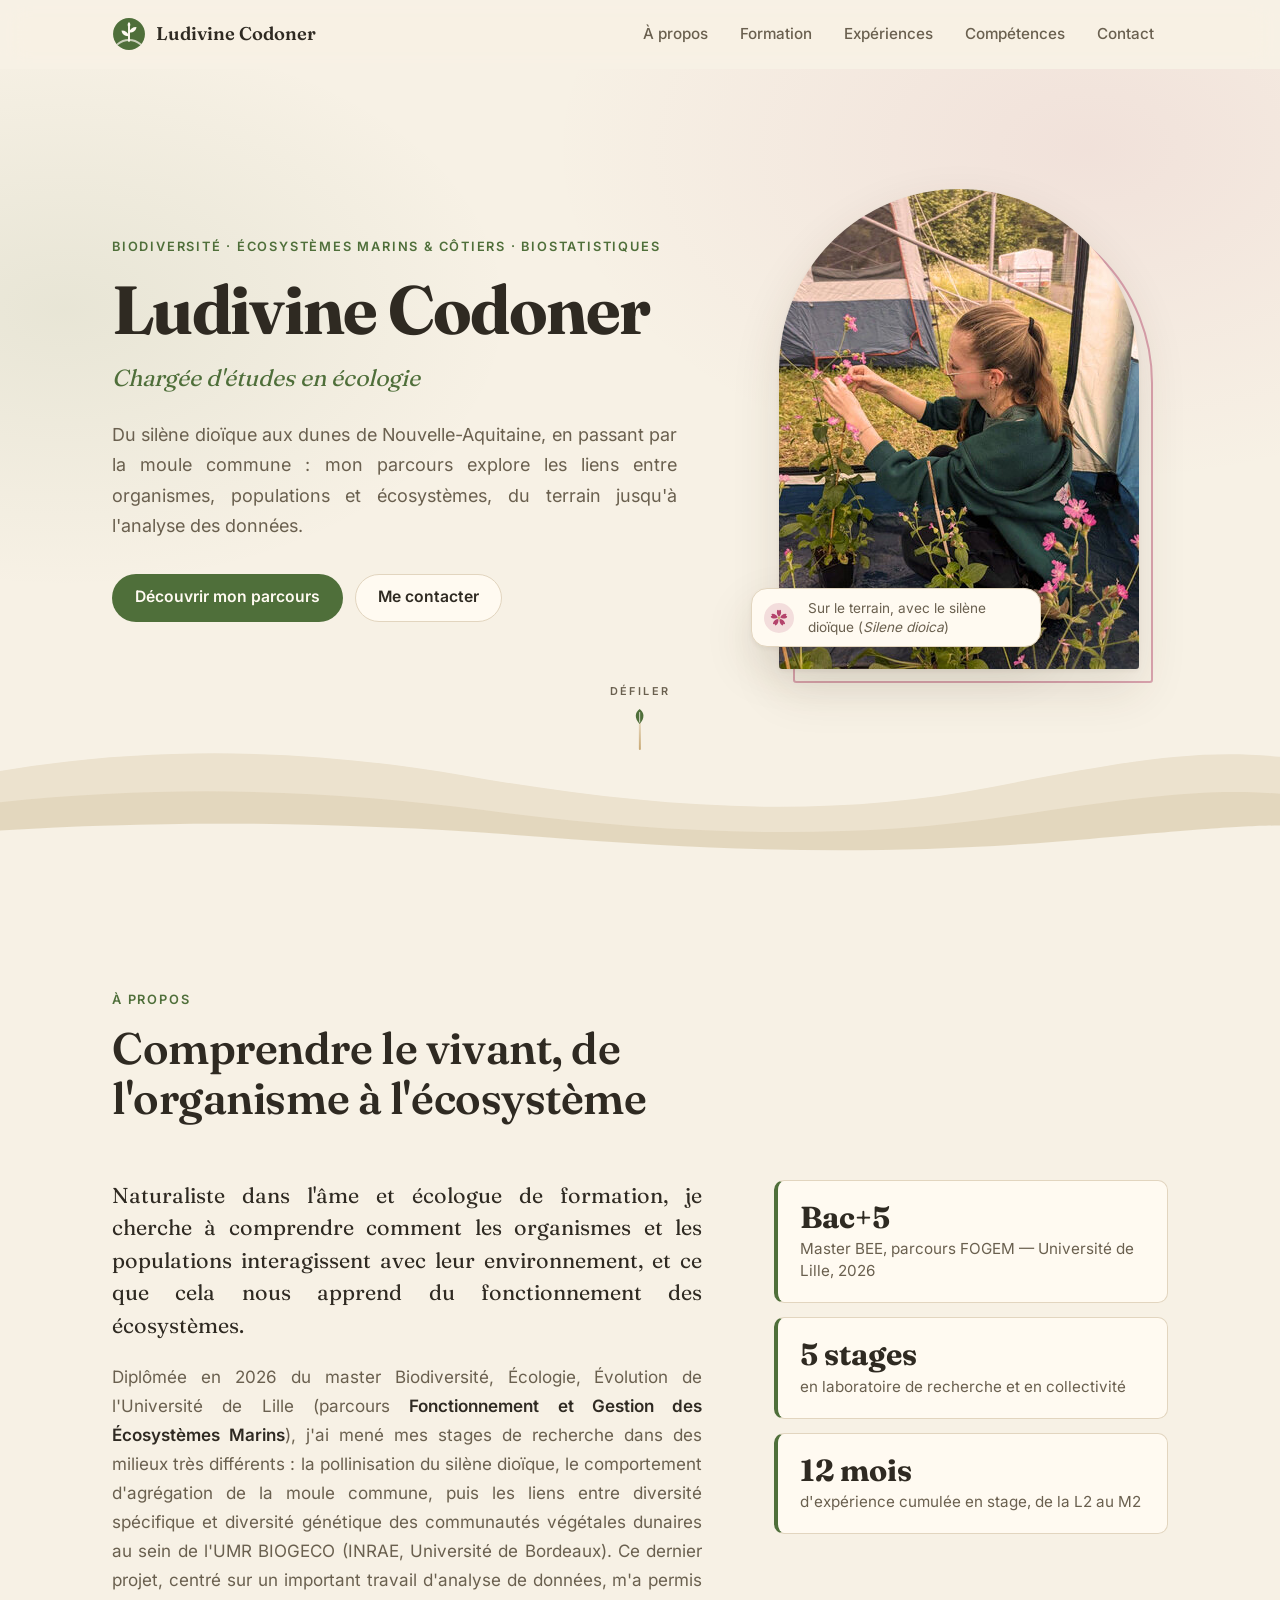
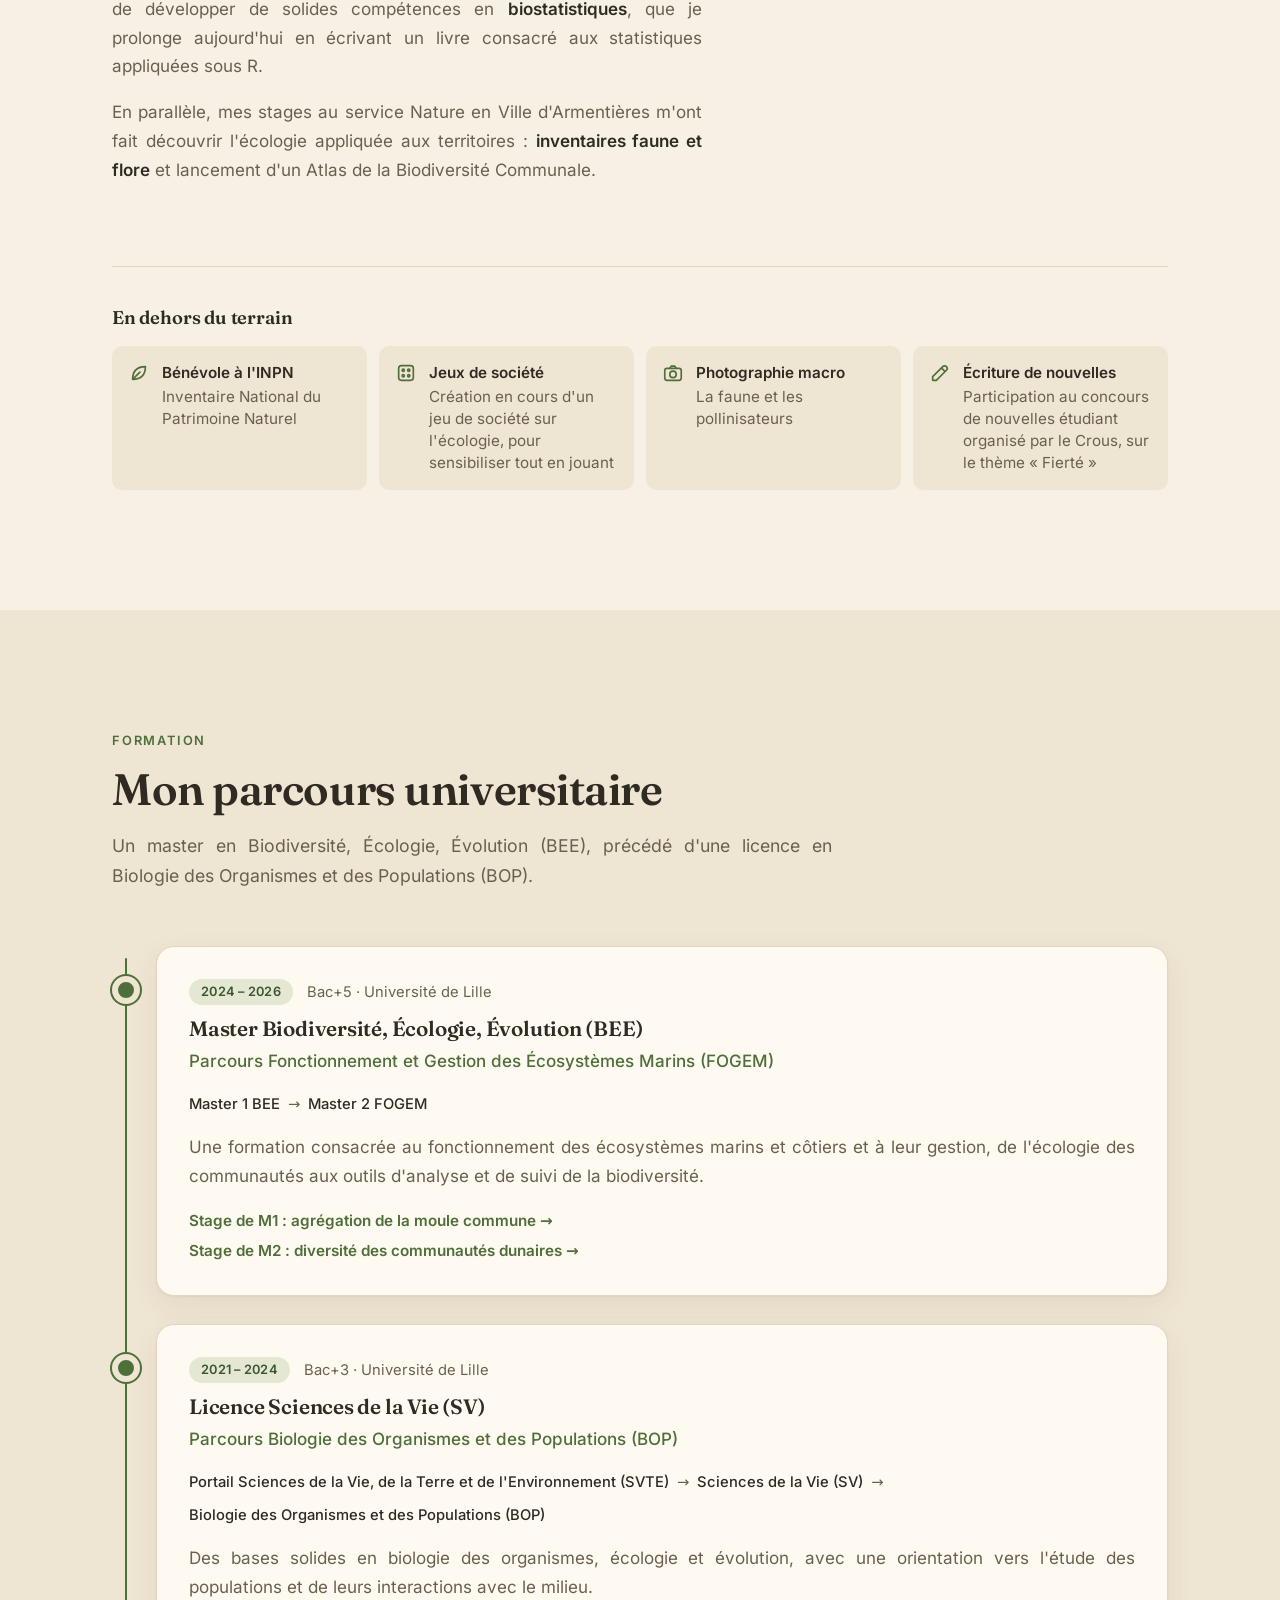
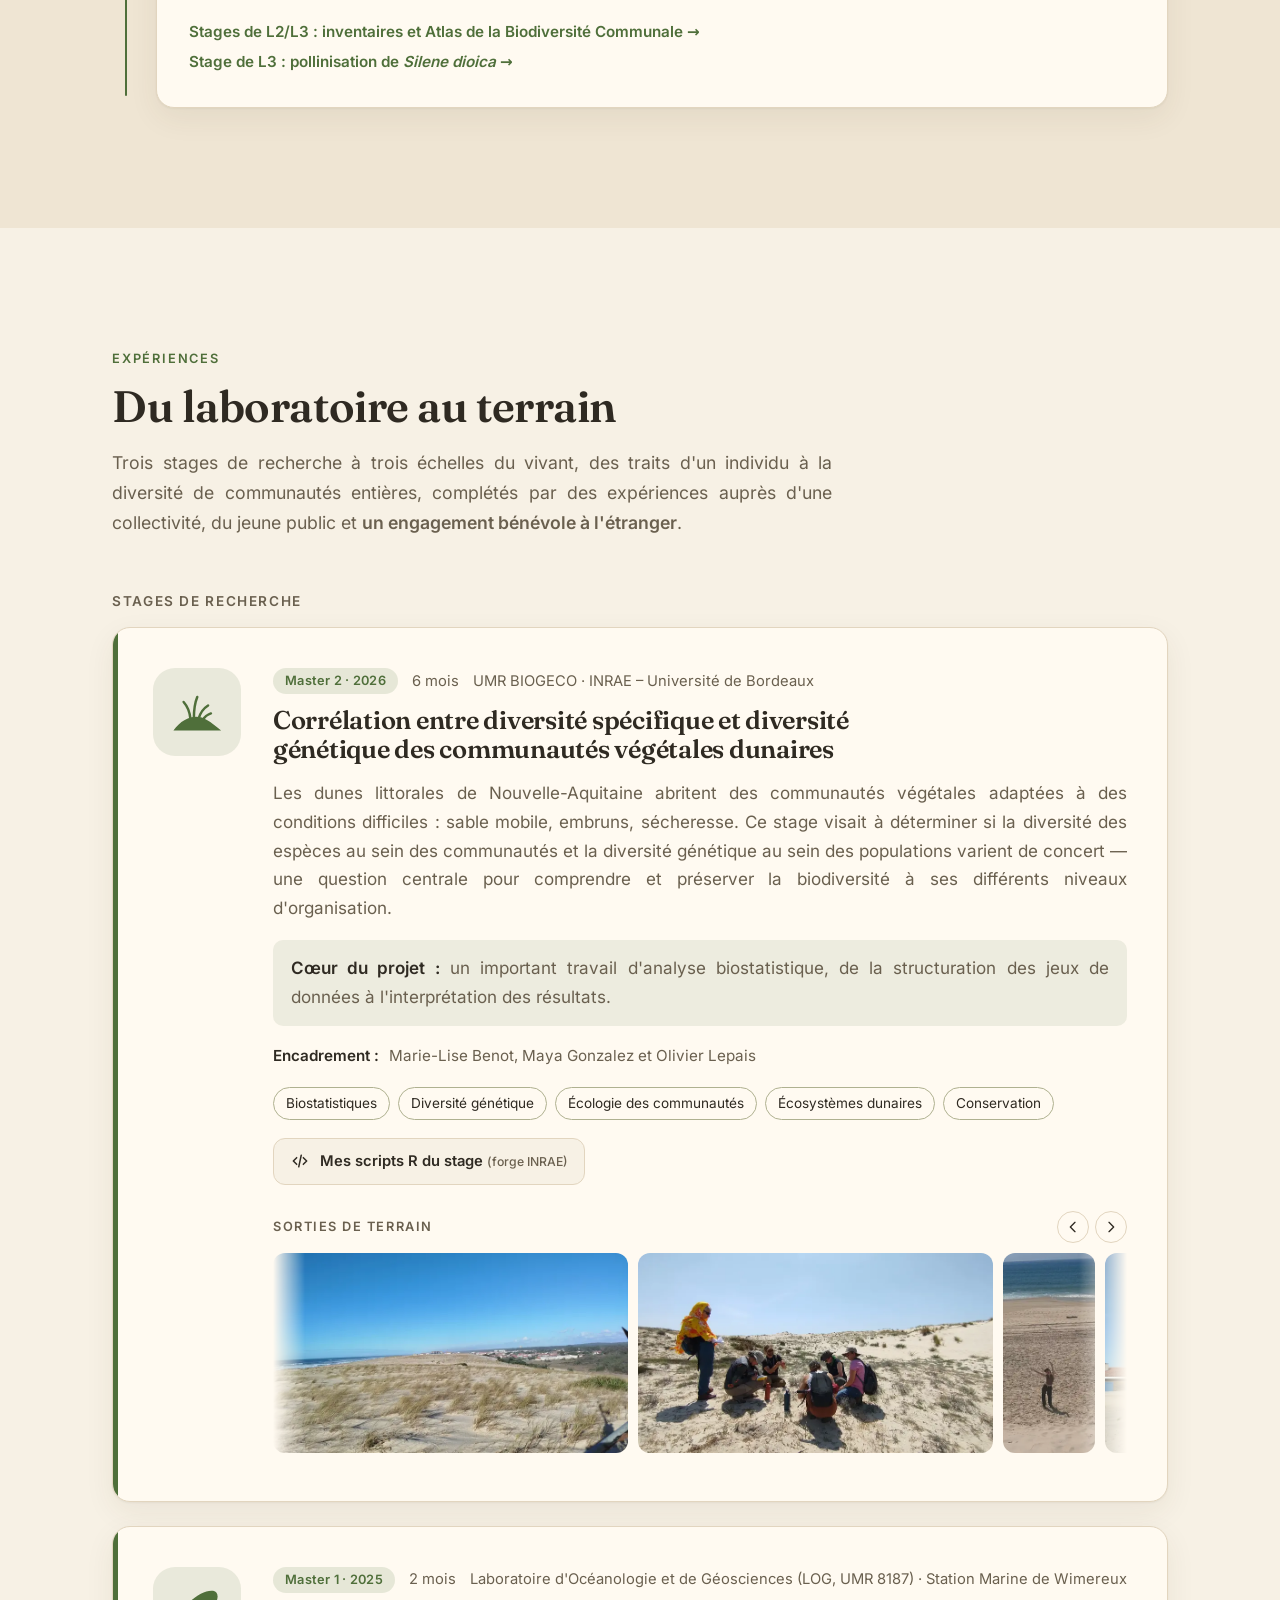
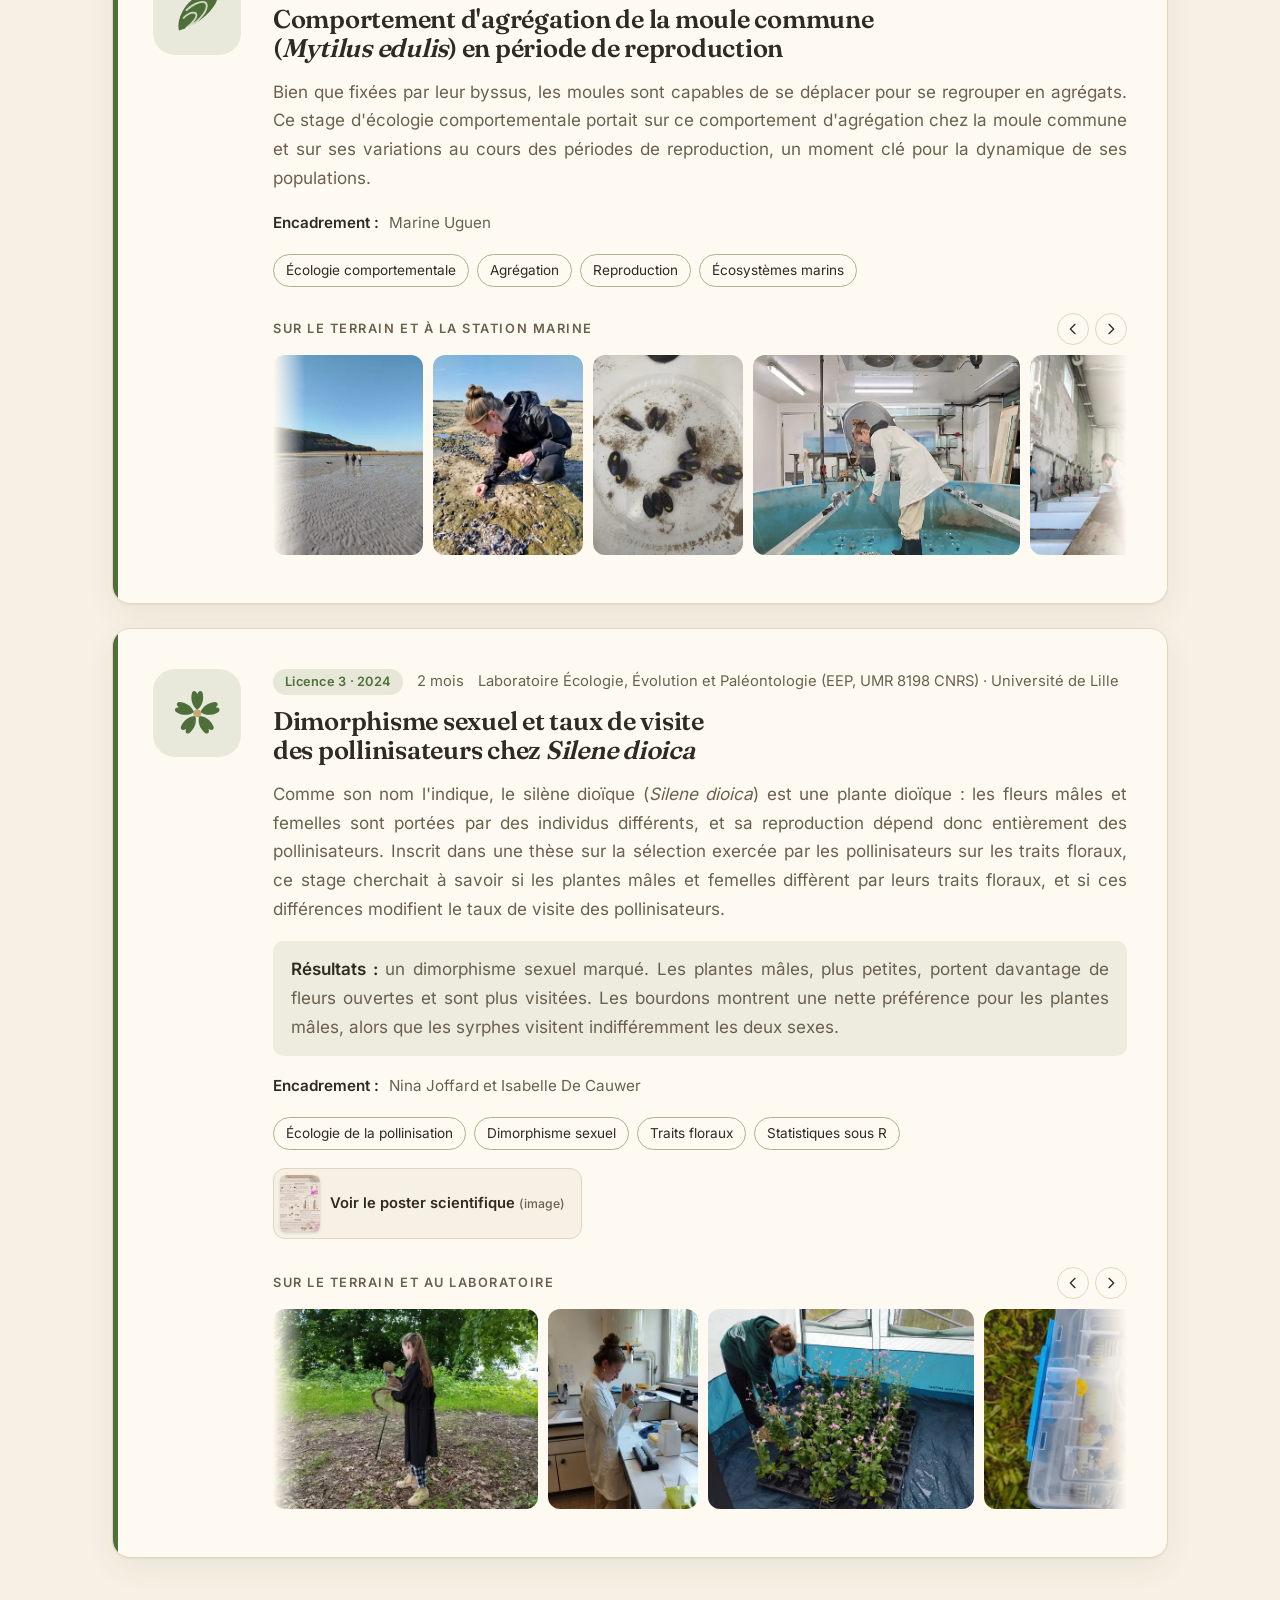
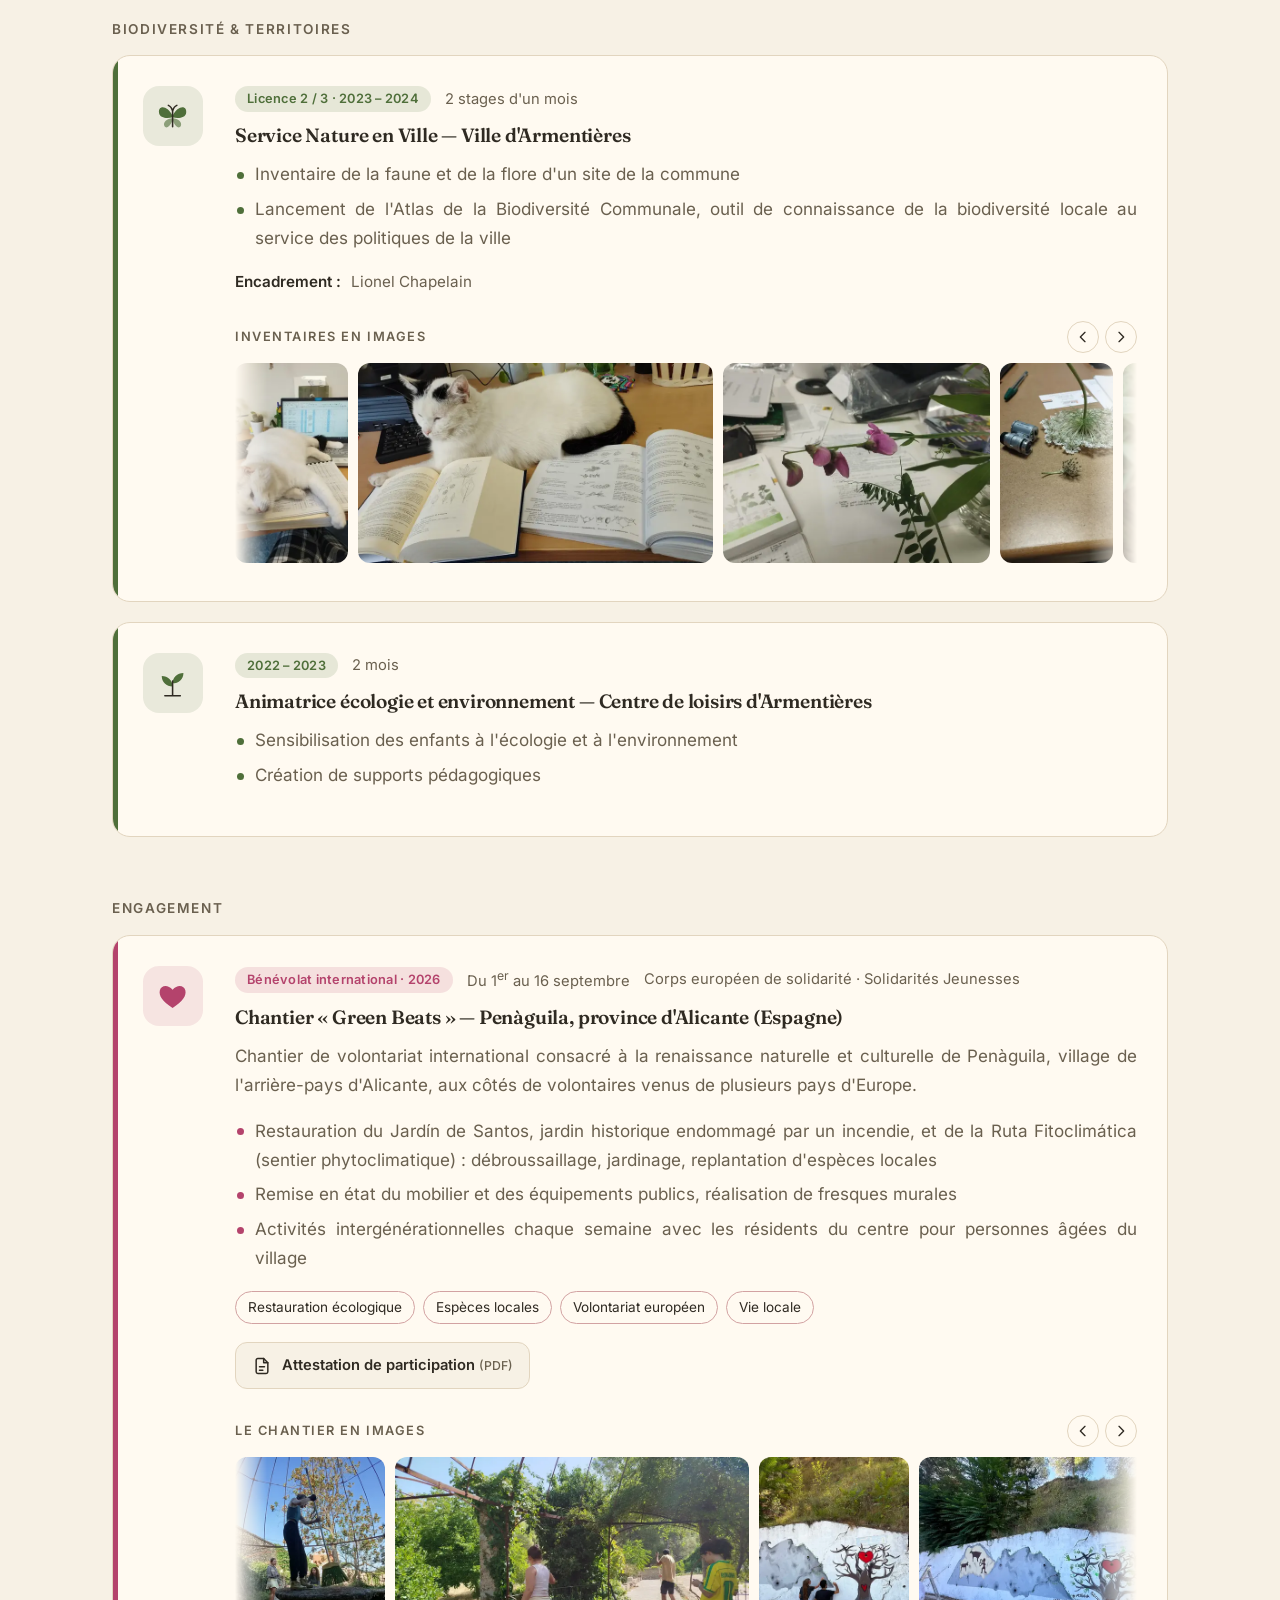
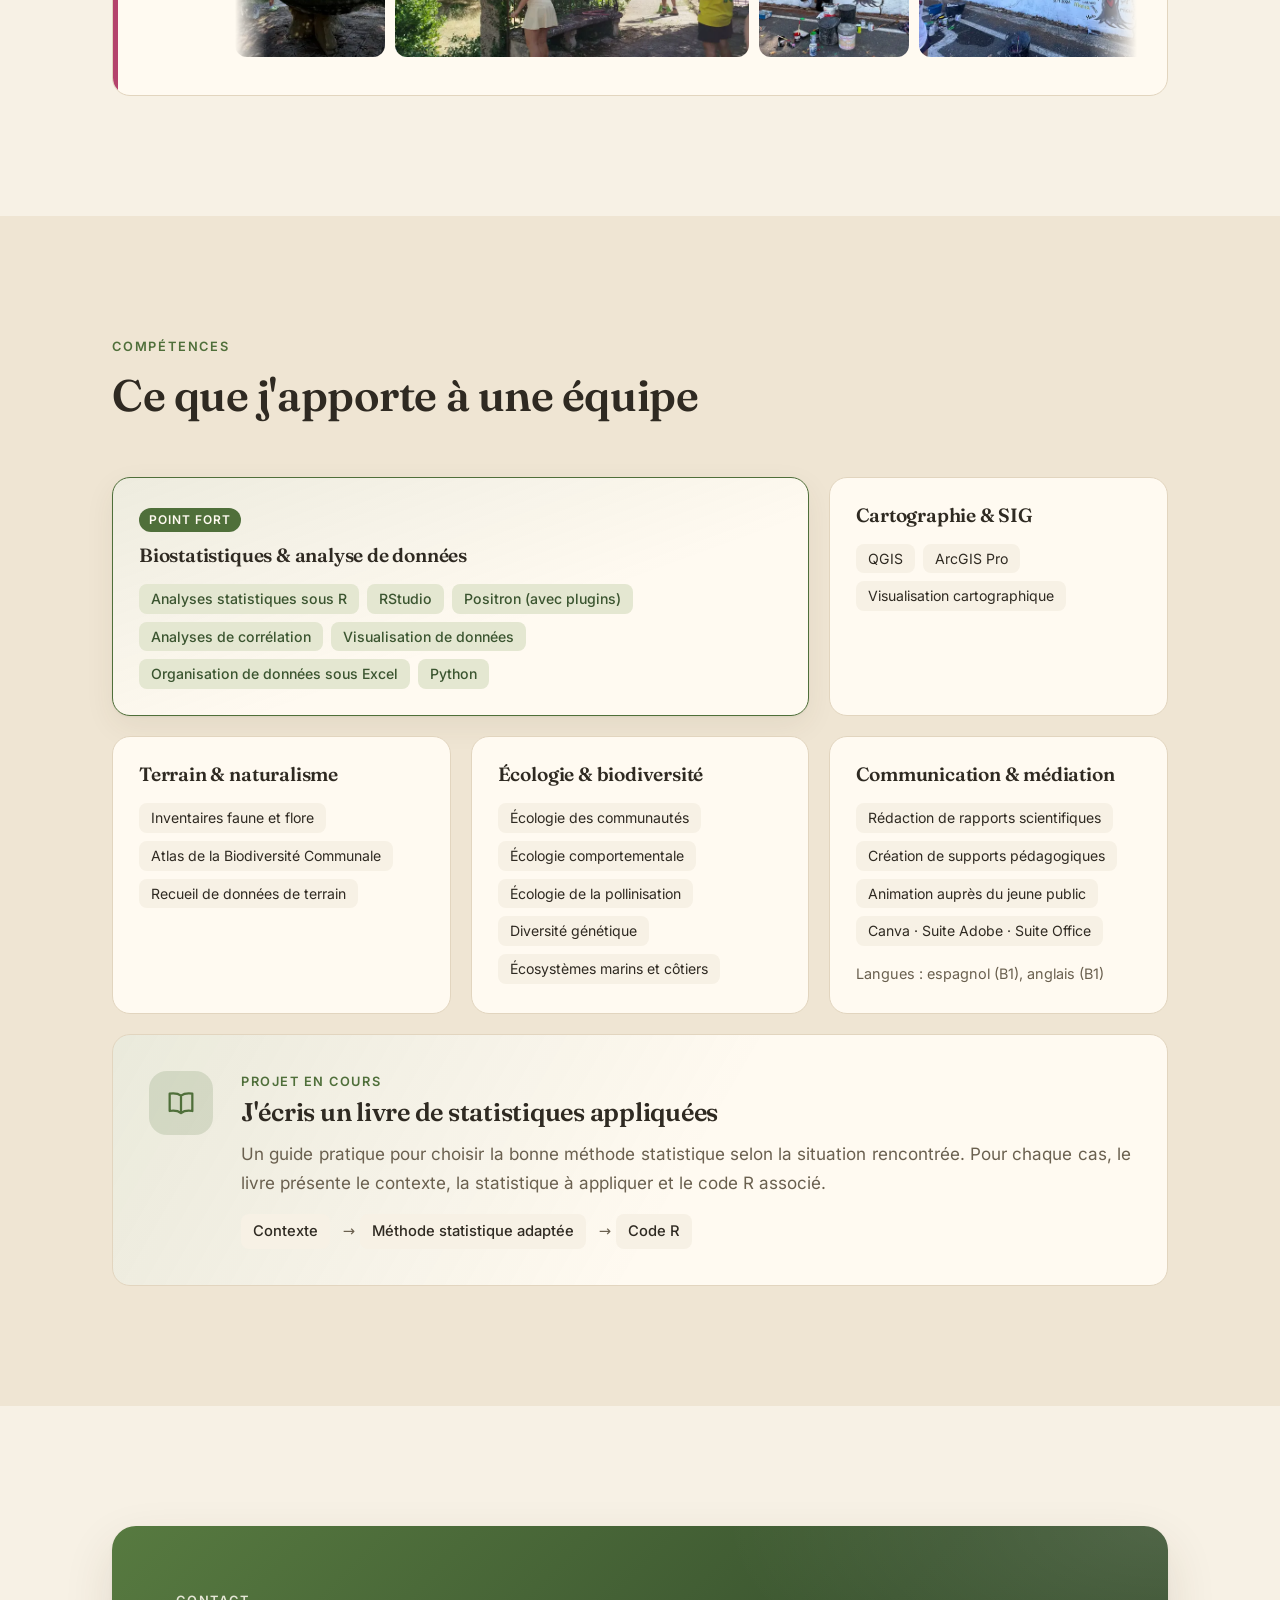
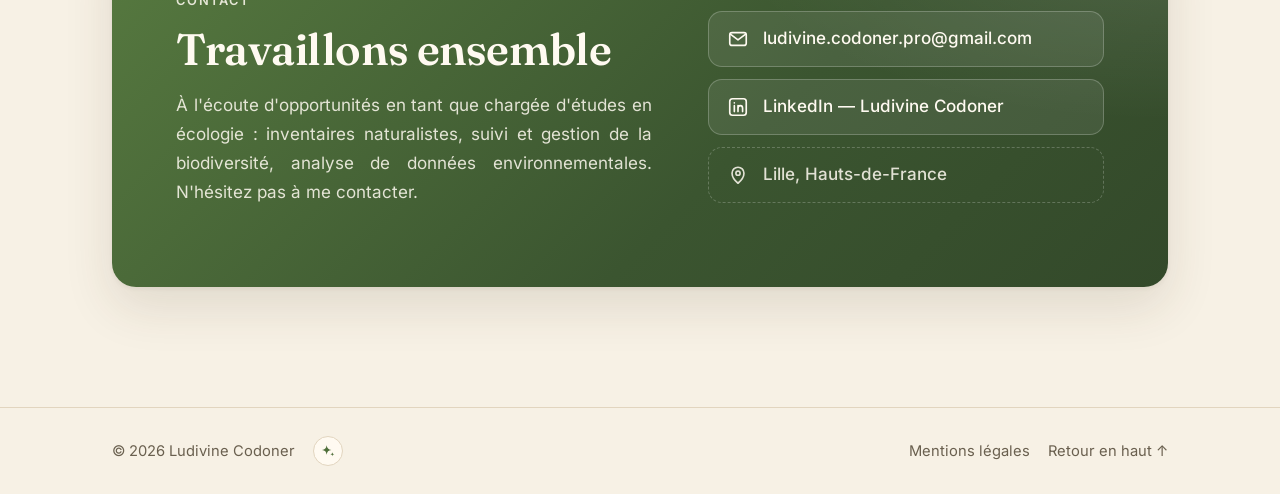
==== commit aa50bf6c: "Anglais : niveau B1 Co-Authored-By: Claude Opus 5.5 <noreply@anthropic.com> Claude-Session: https://" ====
--- a/index.html
+++ b/index.html
@@ -856,7 +856,7 @@
               <li>Animation auprès du jeune public</li>
               <li>Canva · Suite Adobe · Suite Office</li>
             </ul>
-            <p class="skill__note">Langues : espagnol (B1), anglais (A2)</p>
+            <p class="skill__note">Langues : espagnol (B1), anglais (B1)</p>
           </article>
         </div>
 
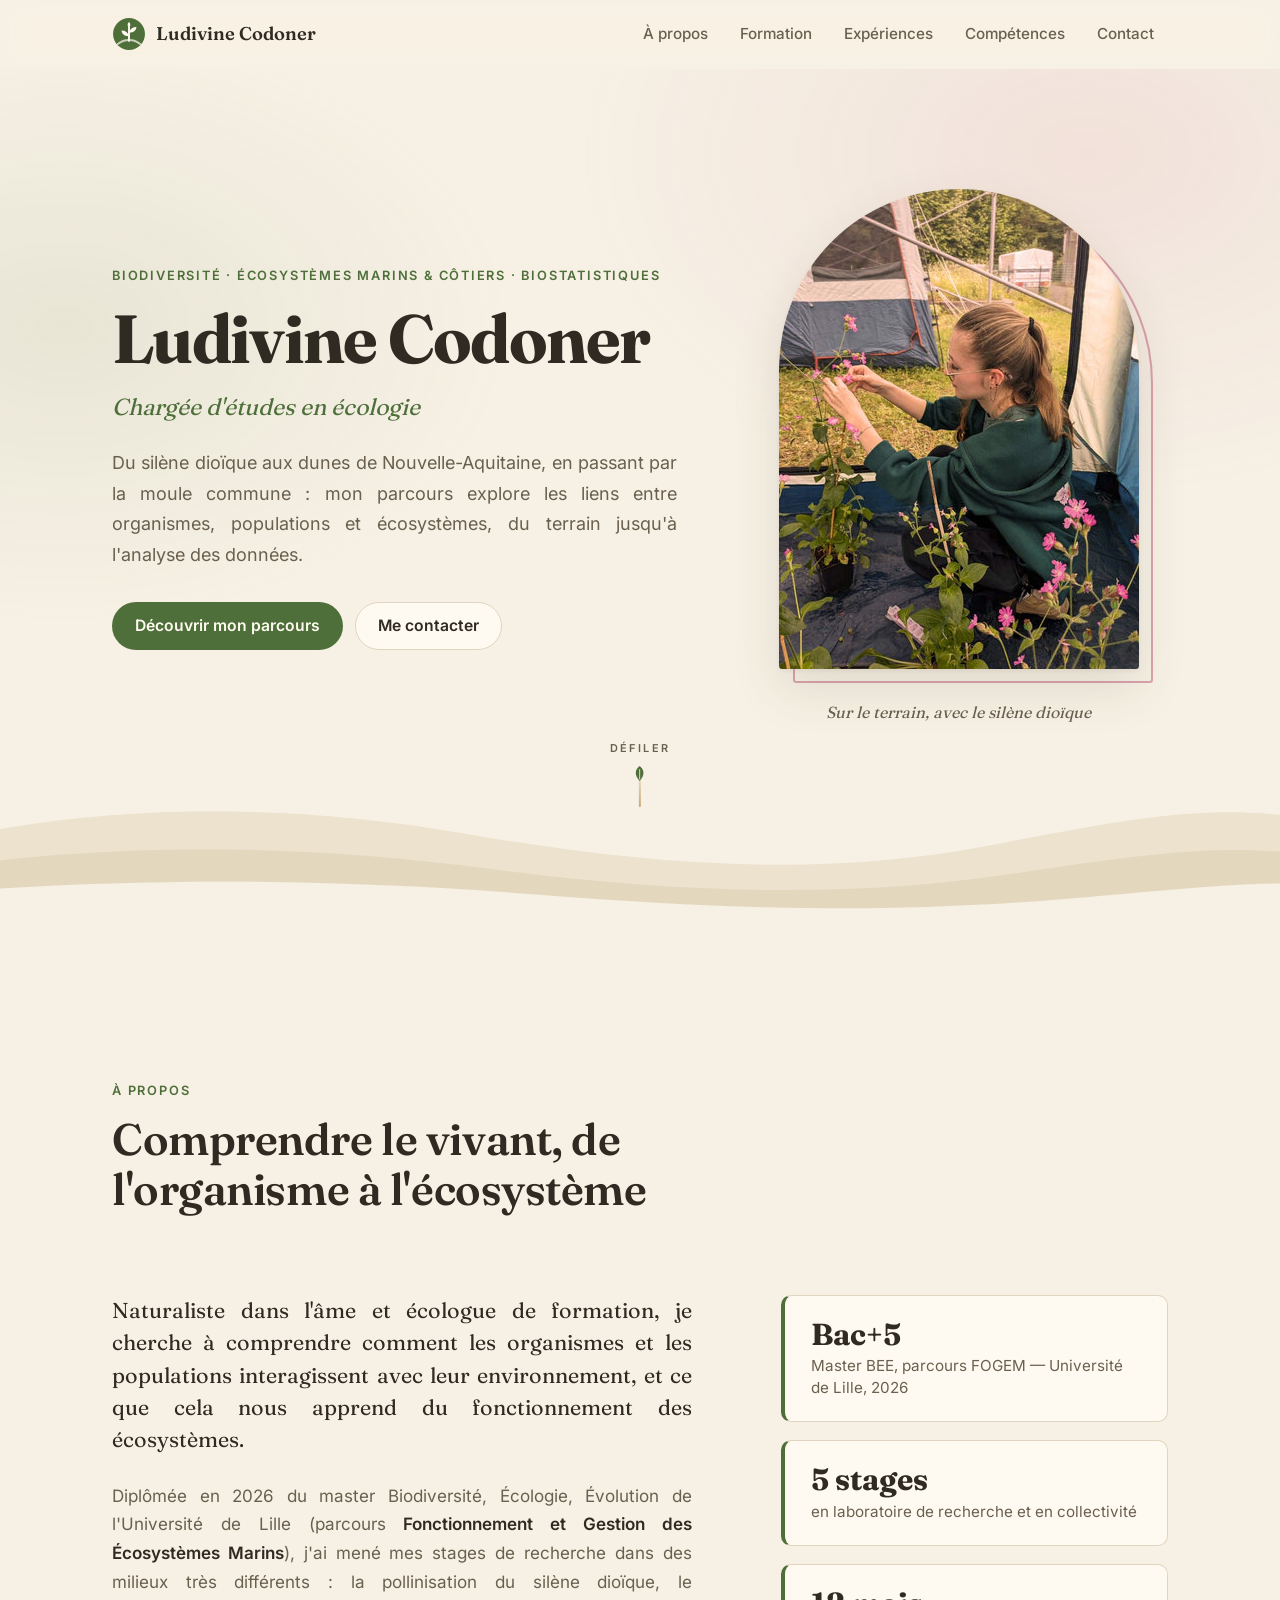
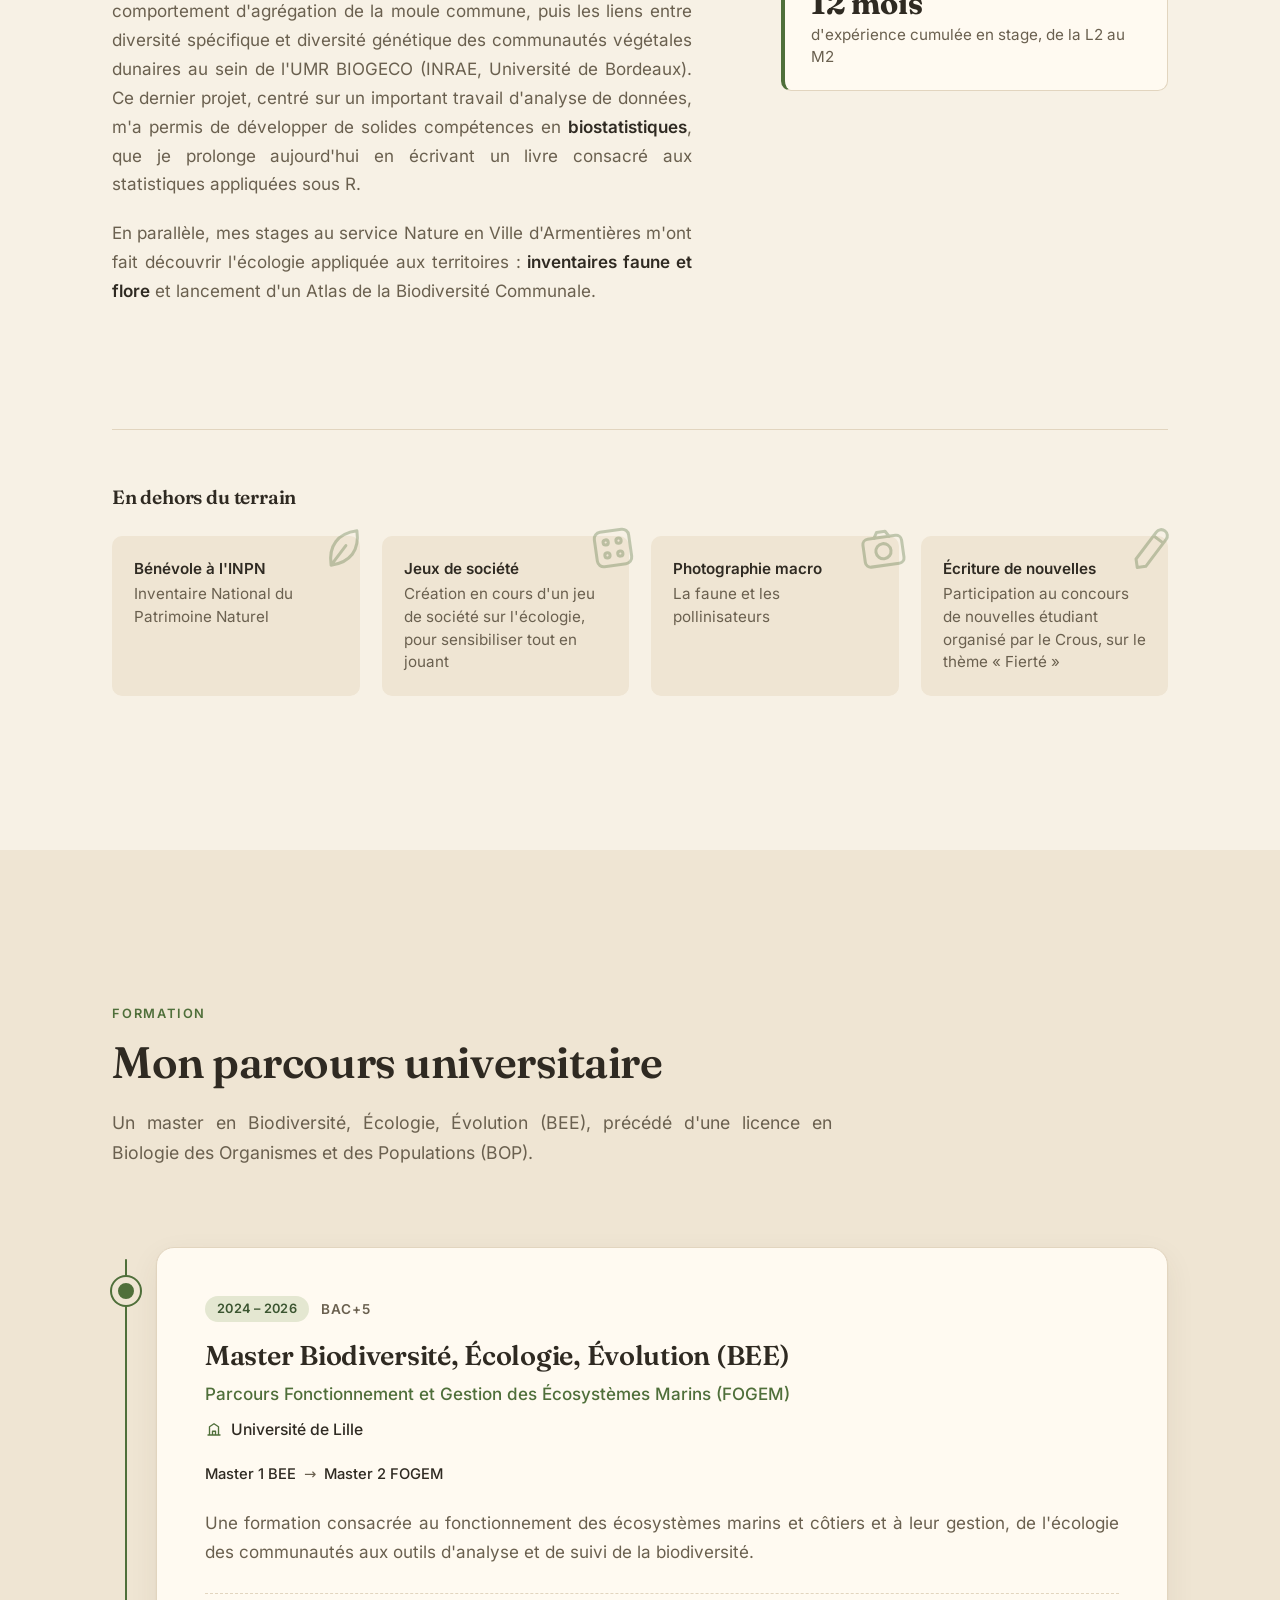
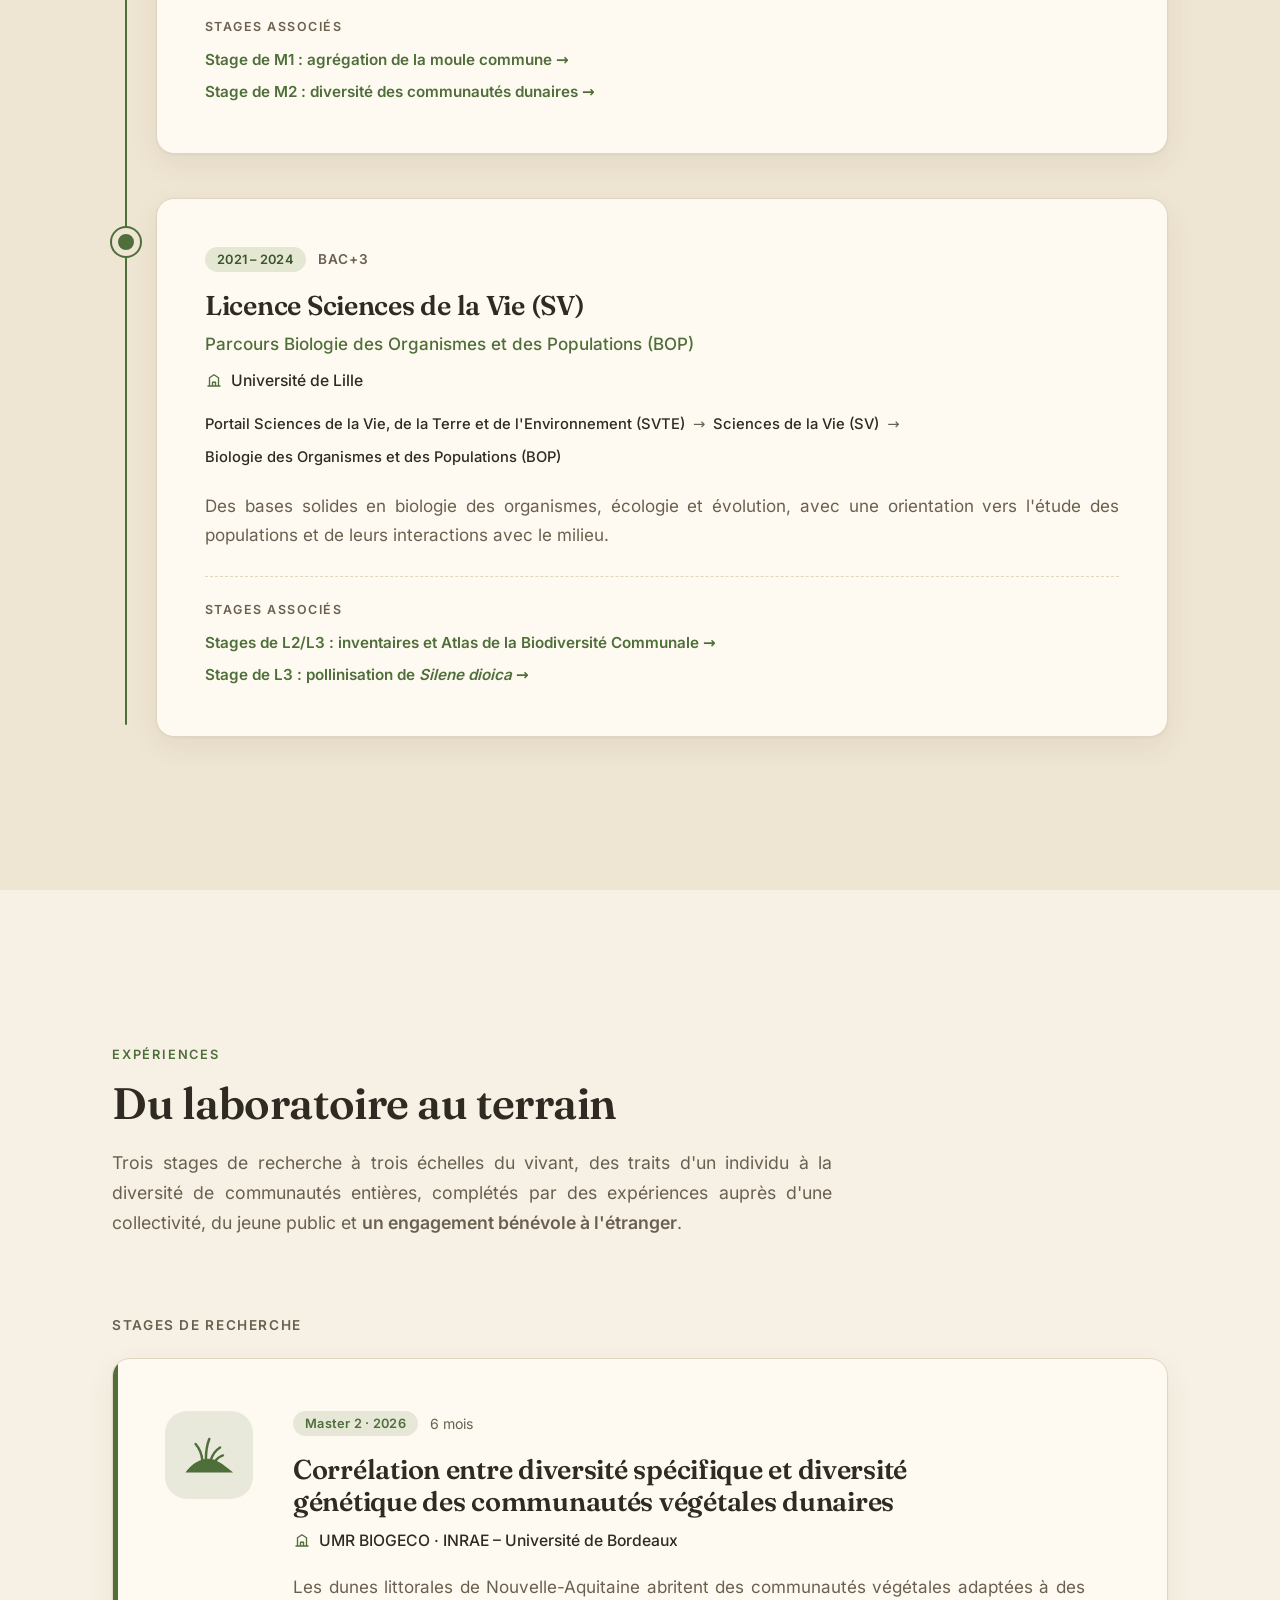
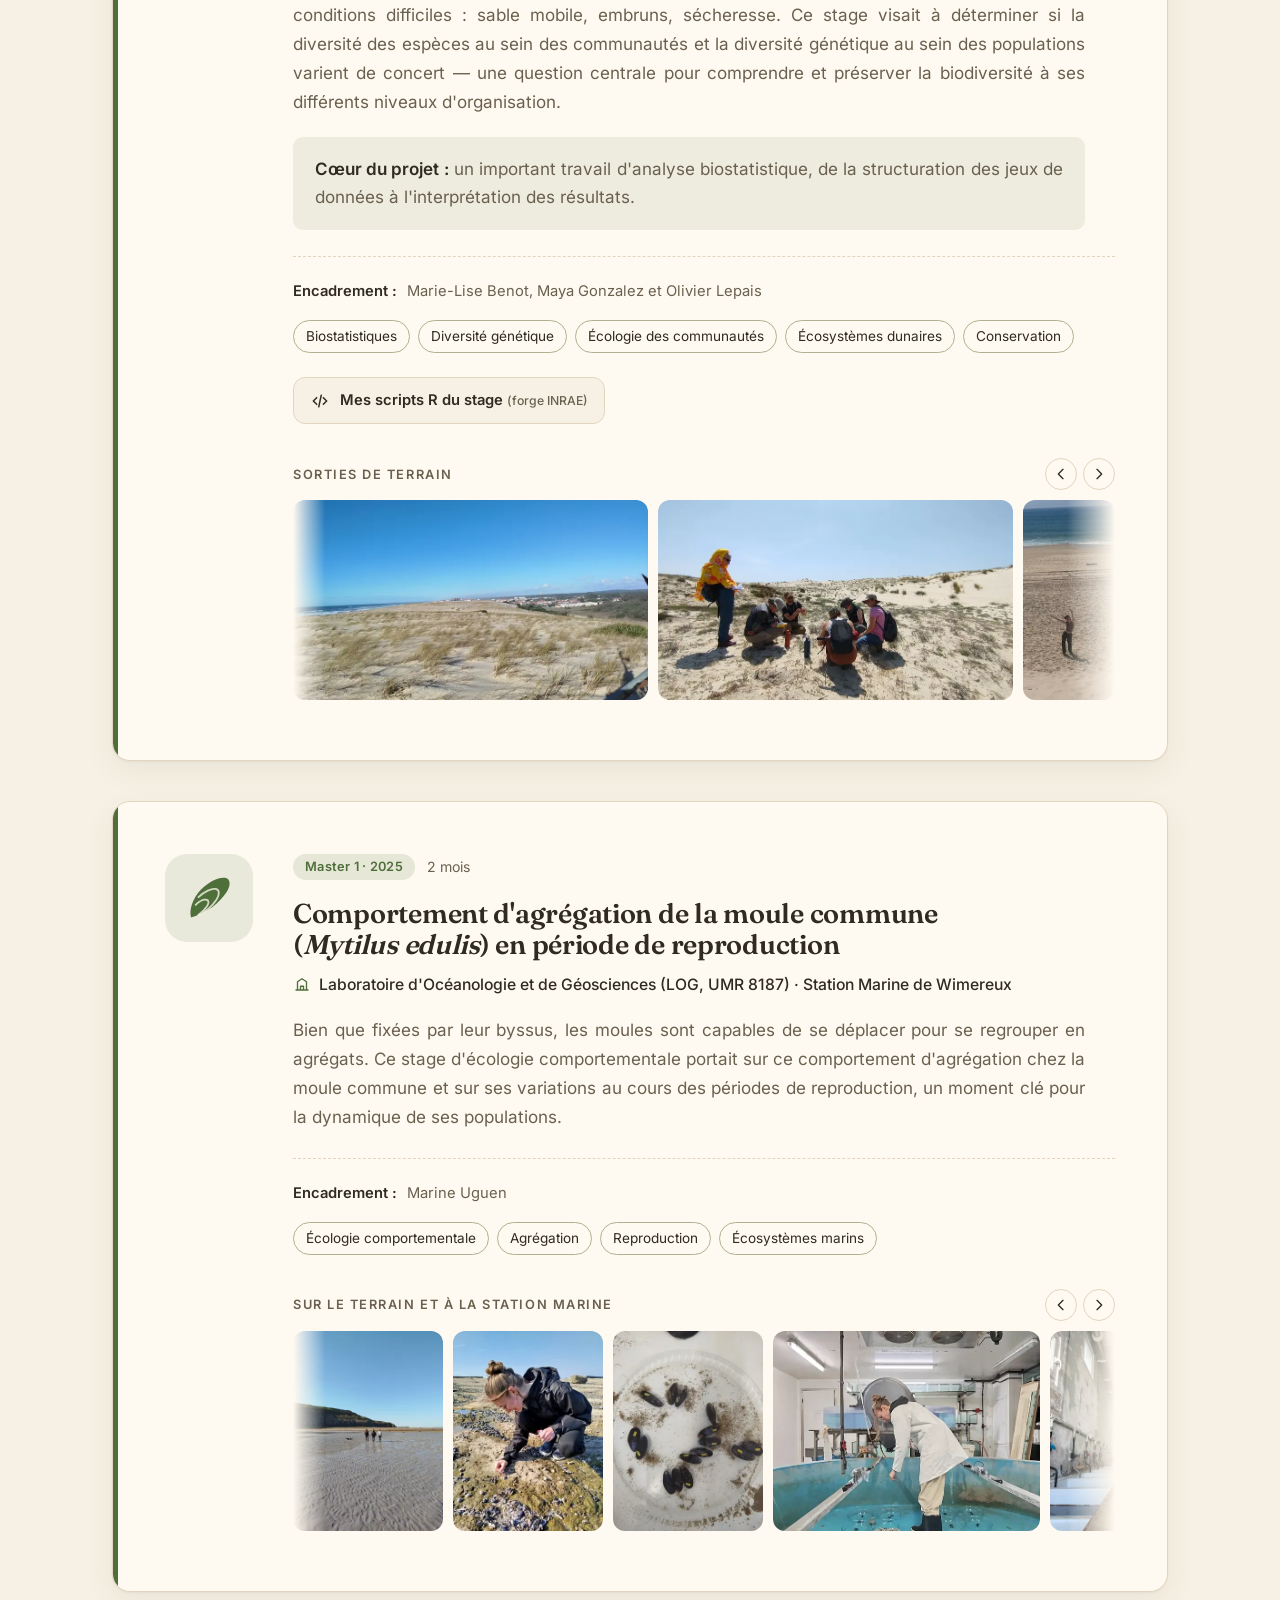
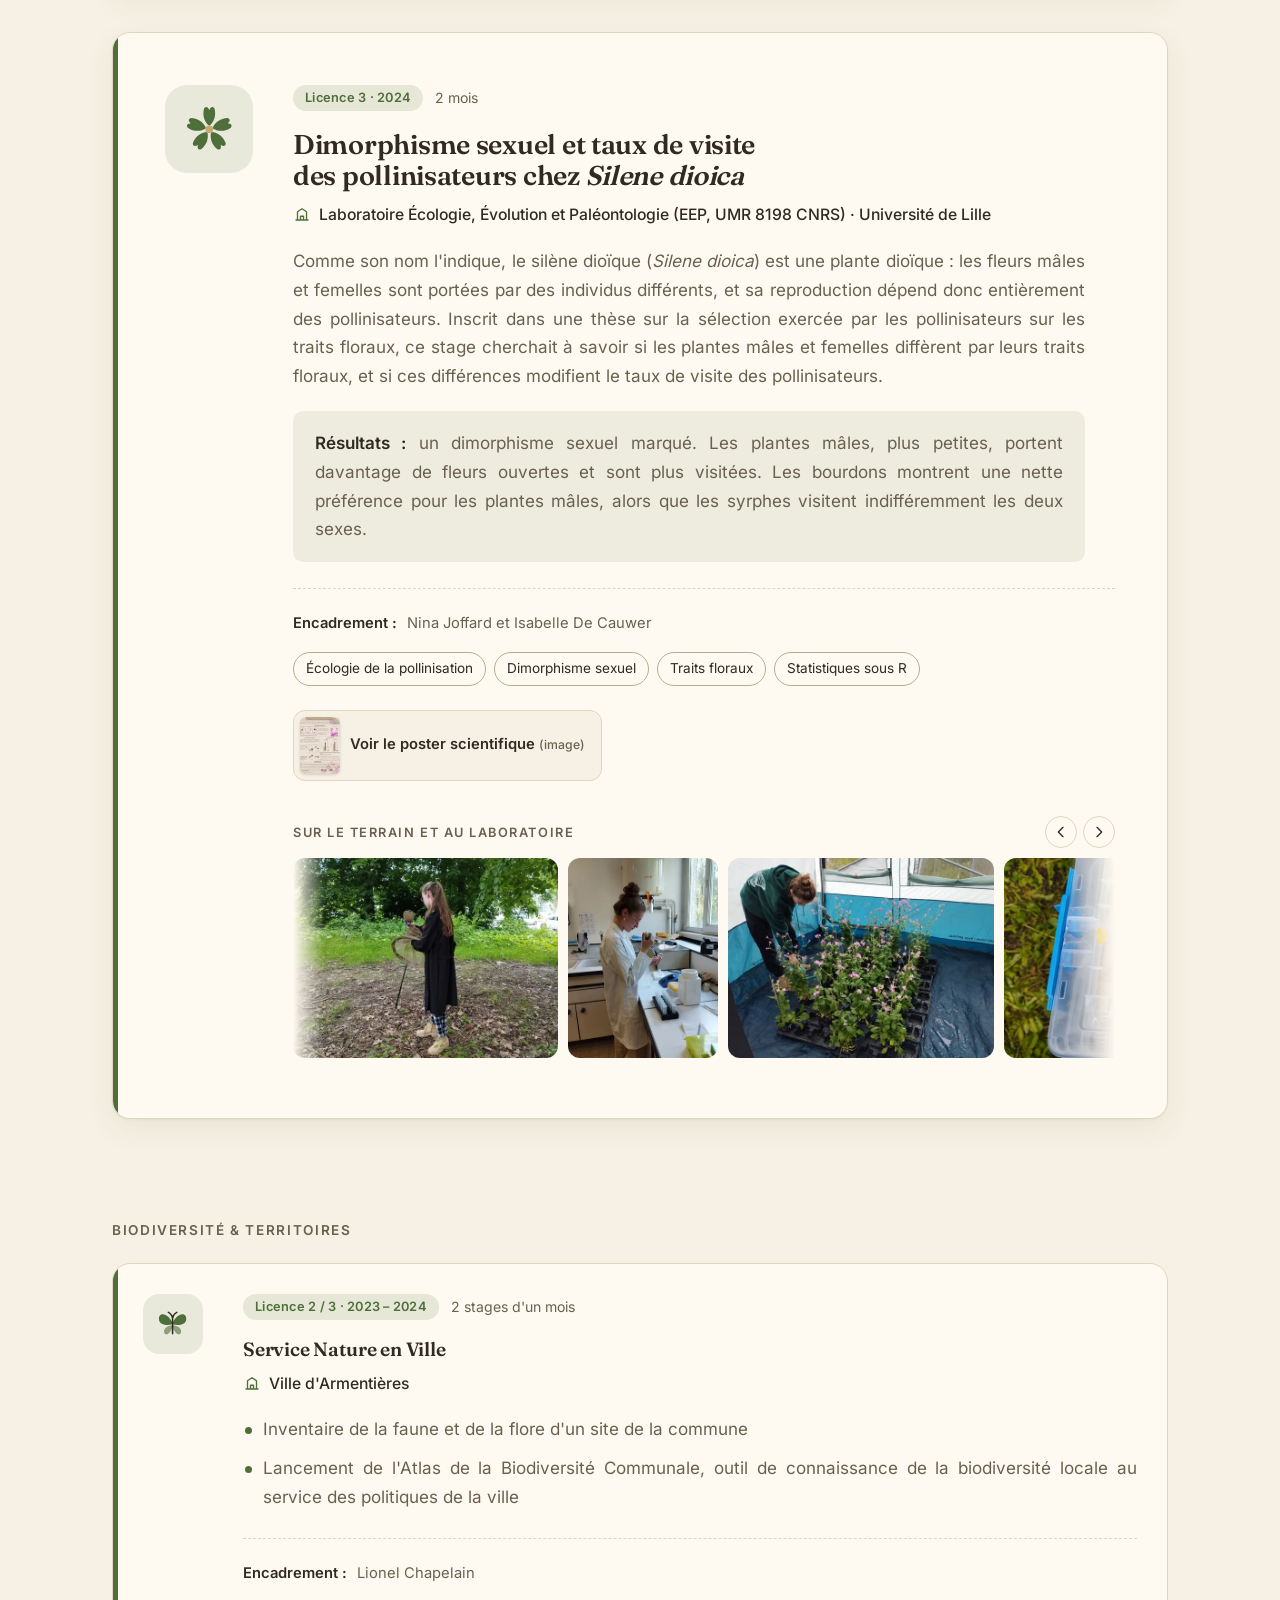
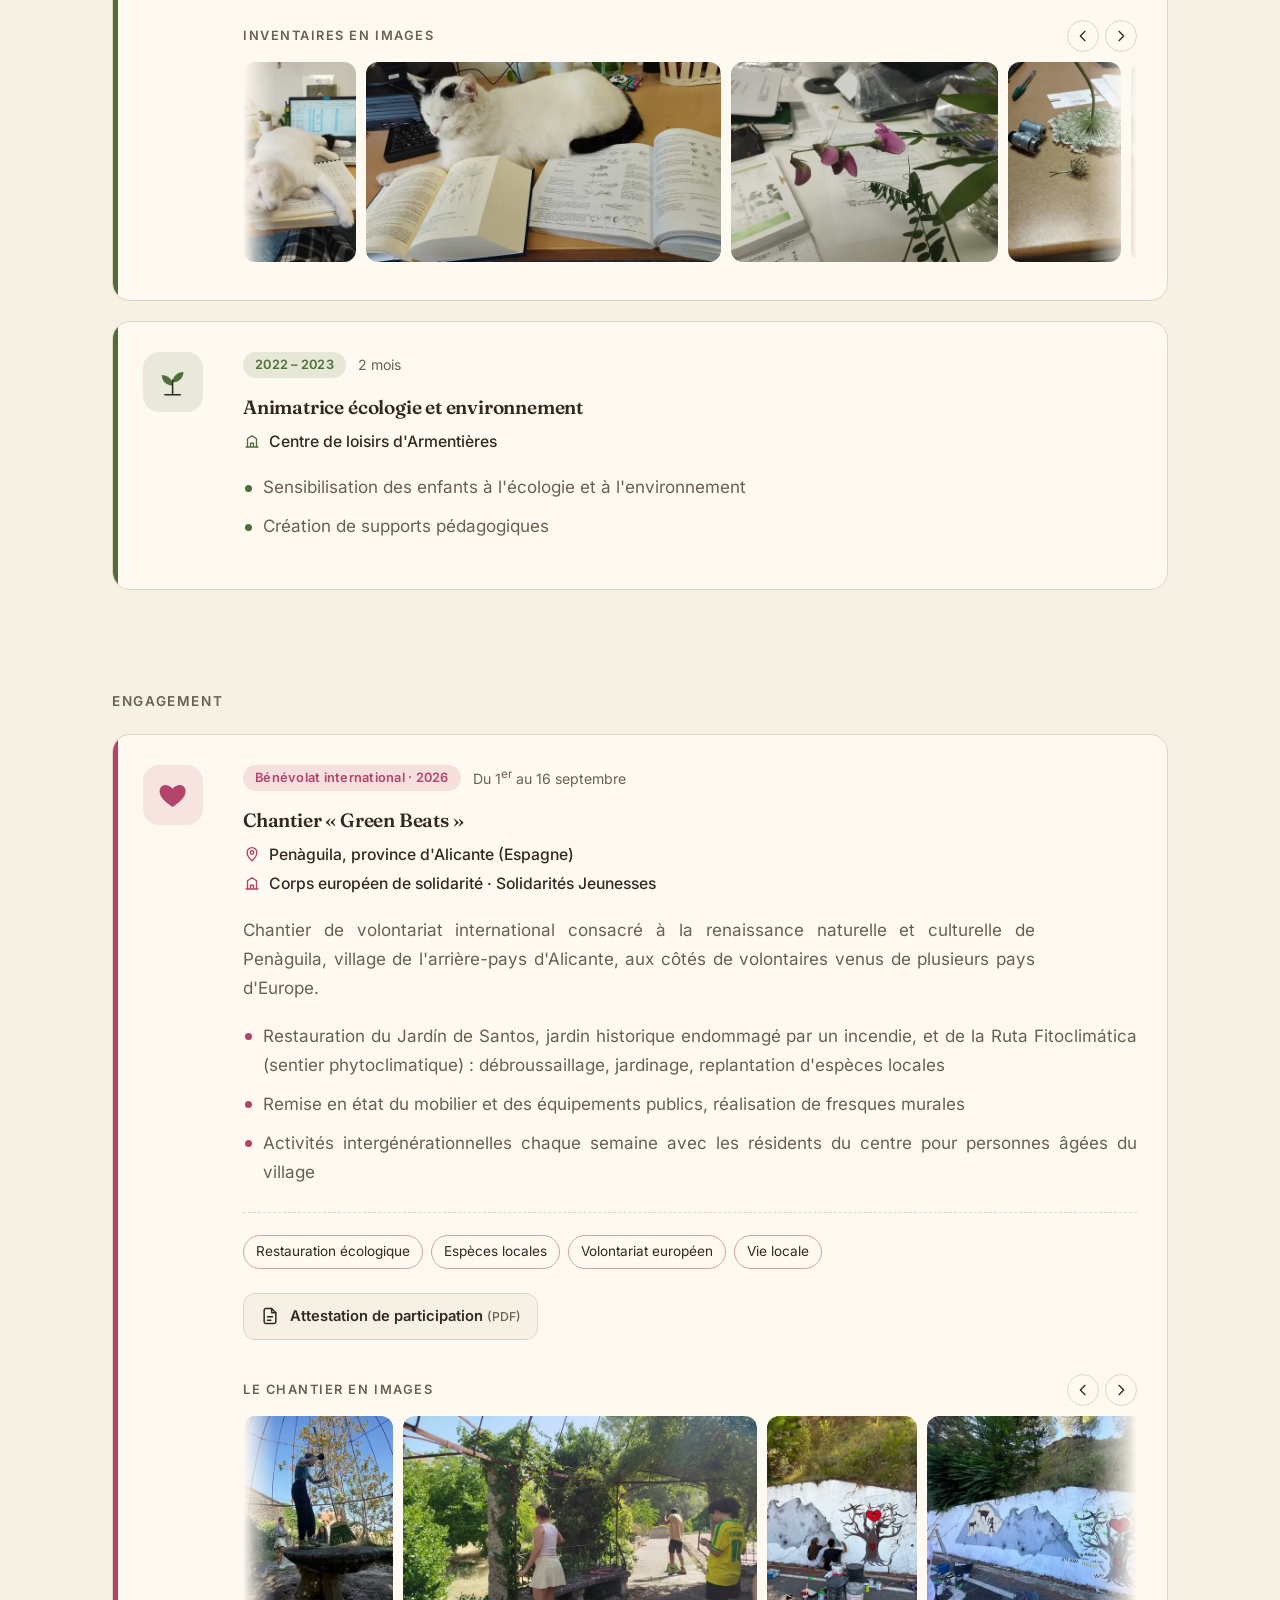
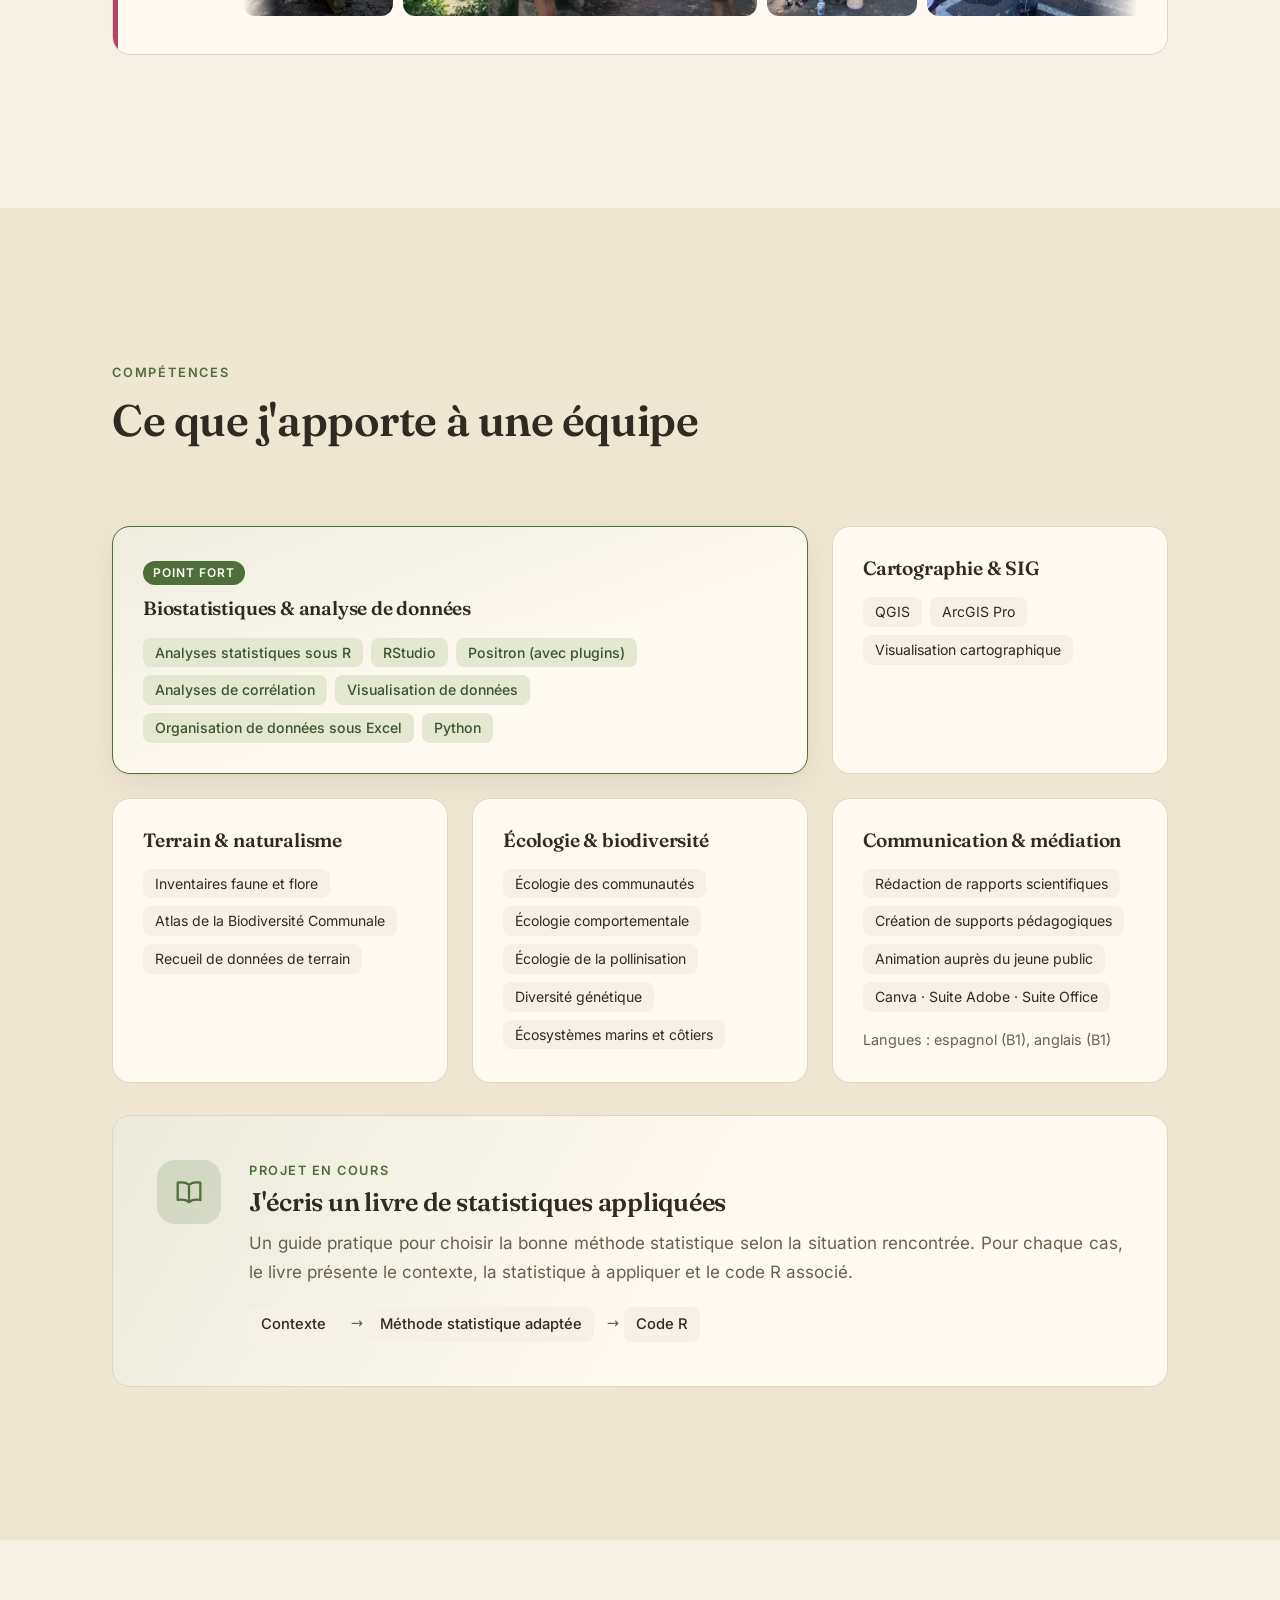
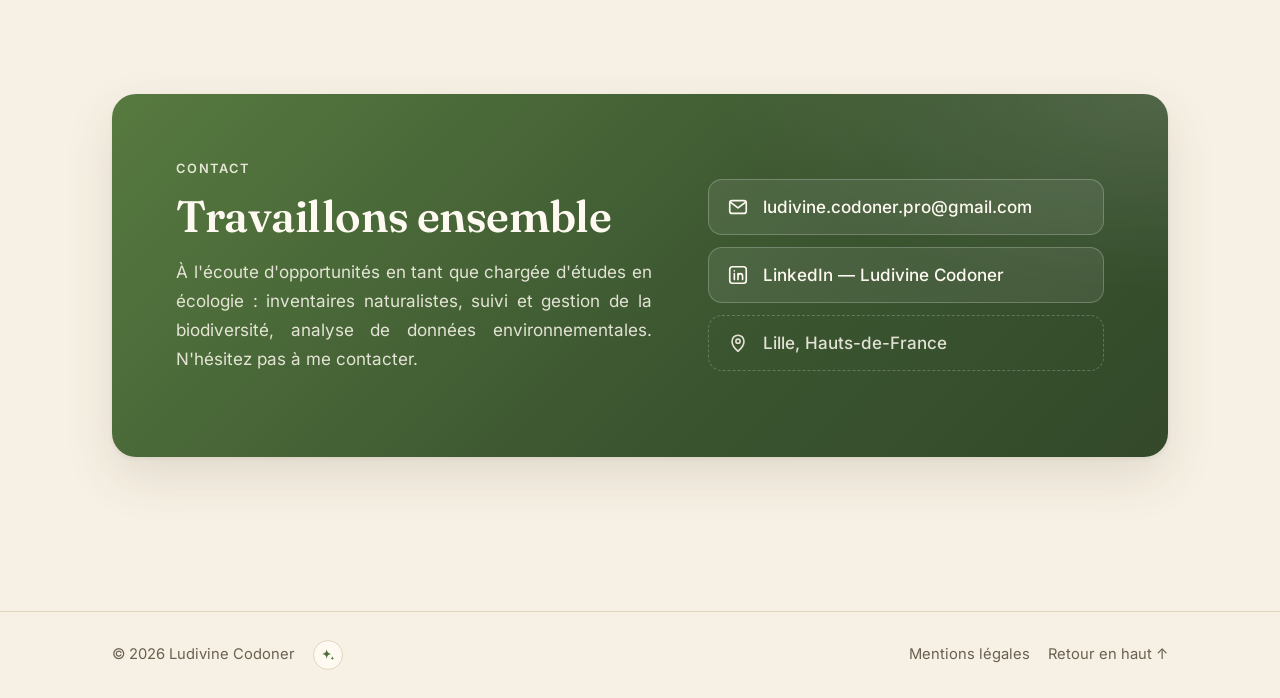
==== commit 9b78a5cf: "Faire respirer le site, mieux hiérarchiser formation et expériences - Espacements plus généreux : se" ====
--- a/index.html
+++ b/index.html
@@ -8,7 +8,16 @@
   <meta property="og:title" content="Ludivine Codoner — Chargée d'études en écologie">
   <meta property="og:description" content="Biodiversité, écosystèmes marins et côtiers, inventaires naturalistes et biostatistiques : découvrez mon parcours et mes stages.">
   <meta property="og:type" content="website">
-  <meta property="og:image" content="assets/img/ludivine-codoner.jpg">
+  <meta property="og:locale" content="fr_FR">
+  <meta property="og:site_name" content="Ludivine Codoner">
+  <!-- Aperçu lors d'un partage (LinkedIn, Facebook, WhatsApp…) : les réseaux exigent une adresse complète.
+       À adapter si l'adresse du site change. -->
+  <meta property="og:url" content="https://ludivinecodoner.github.io/">
+  <meta property="og:image" content="https://ludivinecodoner.github.io/assets/img/og-image.jpg">
+  <meta property="og:image:width" content="1200">
+  <meta property="og:image:height" content="630">
+  <meta property="og:image:alt" content="Ludivine Codoner, chargée d'études en écologie : portfolio">
+  <meta name="twitter:card" content="summary_large_image">
   <meta name="theme-color" content="#4f6f3a">
 
   <link rel="icon" href="assets/img/favicon.svg" type="image/svg+xml">
@@ -80,12 +89,7 @@
             <img src="assets/img/ludivine-codoner.jpg" width="360" height="480"
                  alt="Ludivine Codoner sur le terrain, observant des fleurs roses de silène dioïque (Silene dioica) cultivées en pots.">
           </div>
-          <figcaption class="hero__badge">
-            <span class="hero__badge-icons accent-rose" aria-hidden="true">
-              <svg viewBox="0 0 48 48"><use href="#icon-flower"/></svg>
-            </span>
-            <span>Sur le terrain, avec le silène dioïque (<em>Silene dioica</em>)</span>
-          </figcaption>
+          <figcaption class="hero__caption">Sur le terrain, avec le silène dioïque</figcaption>
         </figure>
       </div>
 
@@ -159,19 +163,19 @@
           <h3 class="interests__title">En dehors du terrain</h3>
           <ul class="interests__list">
             <li>
-              <svg viewBox="0 0 24 24" aria-hidden="true"><path d="M5 19c9 0 14-5 14-14-9 0-14 5-14 14Zm0 0 8-8"/></svg>
+              <svg class="interests__icon" viewBox="0 0 24 24" aria-hidden="true"><path d="M5 19c9 0 14-5 14-14-9 0-14 5-14 14Zm0 0 8-8"/></svg>
               <span><strong>Bénévole à l'INPN</strong>Inventaire National du Patrimoine Naturel</span>
             </li>
             <li>
-              <svg viewBox="0 0 24 24" aria-hidden="true"><rect x="4" y="4" width="16" height="16" rx="3"/><circle cx="9" cy="9" r="1.2"/><circle cx="15" cy="15" r="1.2"/><circle cx="15" cy="9" r="1.2"/><circle cx="9" cy="15" r="1.2"/></svg>
+              <svg class="interests__icon" viewBox="0 0 24 24" aria-hidden="true"><rect x="4" y="4" width="16" height="16" rx="3"/><circle cx="9" cy="9" r="1.2"/><circle cx="15" cy="15" r="1.2"/><circle cx="15" cy="9" r="1.2"/><circle cx="9" cy="15" r="1.2"/></svg>
               <span><strong>Jeux de société</strong>Création en cours d'un jeu de société sur l'écologie, pour sensibiliser tout en jouant</span>
             </li>
             <li>
-              <svg viewBox="0 0 24 24" aria-hidden="true"><rect x="3" y="7" width="18" height="13" rx="2.5"/><circle cx="12" cy="13.5" r="3.5"/><path d="M8.5 7 10 4.5h4L15.5 7"/></svg>
+              <svg class="interests__icon" viewBox="0 0 24 24" aria-hidden="true"><rect x="3" y="7" width="18" height="13" rx="2.5"/><circle cx="12" cy="13.5" r="3.5"/><path d="M8.5 7 10 4.5h4L15.5 7"/></svg>
               <span><strong>Photographie macro</strong>La faune et les pollinisateurs</span>
             </li>
             <li>
-              <svg viewBox="0 0 24 24" aria-hidden="true"><path d="M4 20h4L19 9a2.8 2.8 0 0 0-4-4L4 16v4ZM13.5 6.5l4 4"/></svg>
+              <svg class="interests__icon" viewBox="0 0 24 24" aria-hidden="true"><path d="M4 20h4L19 9a2.8 2.8 0 0 0-4-4L4 16v4ZM13.5 6.5l4 4"/></svg>
               <span><strong>Écriture de nouvelles</strong>Participation au concours de nouvelles étudiant organisé par le Crous, sur le thème « Fierté »</span>
             </li>
           </ul>
@@ -197,10 +201,11 @@
             <article class="timeline__card">
               <div class="timeline__meta">
                 <span class="pill">2024 – 2026</span>
-                <span>Bac+5 · Université de Lille</span>
+                <span class="timeline__level">Bac+5</span>
               </div>
               <h3>Master Biodiversité, Écologie, Évolution (BEE)</h3>
               <p class="timeline__sub">Parcours Fonctionnement et Gestion des Écosystèmes Marins (FOGEM)</p>
+              <p class="stage__org"><svg viewBox="0 0 24 24" aria-hidden="true"><path d="M4 20h16M6 20V9l6-4 6 4v11M10 20v-5h4v5"/></svg><span>Université de Lille</span></p>
               <ol class="steps">
                 <li>Master 1 BEE</li>
                 <li>Master 2 FOGEM</li>
@@ -210,8 +215,11 @@
                 à leur gestion, de l'écologie des communautés aux outils d'analyse et de suivi
                 de la biodiversité.
               </p>
-              <a class="timeline__link" href="#exp-m1">Stage de M1 : agrégation de la moule commune →</a>
-              <a class="timeline__link" href="#exp-m2">Stage de M2 : diversité des communautés dunaires →</a>
+              <div class="timeline__links">
+                <p class="timeline__links-label">Stages associés</p>
+                <a class="timeline__link" href="#exp-m1">Stage de M1 : agrégation de la moule commune →</a>
+                <a class="timeline__link" href="#exp-m2">Stage de M2 : diversité des communautés dunaires →</a>
+              </div>
             </article>
           </li>
 
@@ -220,10 +228,11 @@
             <article class="timeline__card">
               <div class="timeline__meta">
                 <span class="pill">2021 – 2024</span>
-                <span>Bac+3 · Université de Lille</span>
+                <span class="timeline__level">Bac+3</span>
               </div>
               <h3>Licence Sciences de la Vie (SV)</h3>
               <p class="timeline__sub">Parcours Biologie des Organismes et des Populations (BOP)</p>
+              <p class="stage__org"><svg viewBox="0 0 24 24" aria-hidden="true"><path d="M4 20h16M6 20V9l6-4 6 4v11M10 20v-5h4v5"/></svg><span>Université de Lille</span></p>
               <ol class="steps">
                 <li>Portail Sciences de la Vie, de la Terre et de l'Environnement (SVTE)</li>
                 <li>Sciences de la Vie (SV)</li>
@@ -233,8 +242,11 @@
                 Des bases solides en biologie des organismes, écologie et évolution, avec une
                 orientation vers l'étude des populations et de leurs interactions avec le milieu.
               </p>
-              <a class="timeline__link" href="#exp-armentieres">Stages de L2/L3 : inventaires et Atlas de la Biodiversité Communale →</a>
-              <a class="timeline__link" href="#exp-l3">Stage de L3 : pollinisation de <em>Silene dioica</em> →</a>
+              <div class="timeline__links">
+                <p class="timeline__links-label">Stages associés</p>
+                <a class="timeline__link" href="#exp-armentieres">Stages de L2/L3 : inventaires et Atlas de la Biodiversité Communale →</a>
+                <a class="timeline__link" href="#exp-l3">Stage de L3 : pollinisation de <em>Silene dioica</em> →</a>
+              </div>
             </article>
           </li>
         </ol>
@@ -265,9 +277,9 @@
               <div class="stage__meta">
                 <span class="pill pill--accent">Master 2 · 2026</span>
                 <span>6 mois</span>
-                <span>UMR BIOGECO · INRAE – Université de Bordeaux</span>
               </div>
               <h3>Corrélation entre diversité spécifique et diversité génétique des communautés végétales dunaires</h3>
+              <p class="stage__org"><svg viewBox="0 0 24 24" aria-hidden="true"><path d="M4 20h16M6 20V9l6-4 6 4v11M10 20v-5h4v5"/></svg><span>UMR BIOGECO · INRAE – Université de Bordeaux</span></p>
               <p>
                 Les dunes littorales de Nouvelle-Aquitaine abritent des communautés végétales
                 adaptées à des conditions difficiles : sable mobile, embruns, sécheresse. Ce stage
@@ -280,17 +292,19 @@
                 <strong>Cœur du projet :</strong> un important travail d'analyse biostatistique,
                 de la structuration des jeux de données à l'interprétation des résultats.
               </p>
-              <p class="stage__people">
-                <span>Encadrement</span>
-                Marie-Lise Benot, Maya Gonzalez et Olivier Lepais
-              </p>
-              <ul class="tags" aria-label="Thématiques">
-                <li>Biostatistiques</li>
-                <li>Diversité génétique</li>
-                <li>Écologie des communautés</li>
-                <li>Écosystèmes dunaires</li>
-                <li>Conservation</li>
-              </ul>
+              <div class="stage__footer">
+                <p class="stage__people">
+                  <span>Encadrement</span>
+                  Marie-Lise Benot, Maya Gonzalez et Olivier Lepais
+                </p>
+                <ul class="tags" aria-label="Thématiques">
+                  <li>Biostatistiques</li>
+                  <li>Diversité génétique</li>
+                  <li>Écologie des communautés</li>
+                  <li>Écosystèmes dunaires</li>
+                  <li>Conservation</li>
+                </ul>
+              </div>
               <a class="doc-link" href="https://stagem2-lcodoner-ae45e9.pages-forge.inrae.fr/" target="_blank" rel="noopener">
                 <svg viewBox="0 0 24 24" aria-hidden="true"><path d="m8 8-4 4 4 4M16 8l4 4-4 4M13.5 5l-3 14"/></svg>
                 <span>Mes scripts R du stage <small>(forge INRAE)</small></span>
@@ -354,25 +368,27 @@
               <div class="stage__meta">
                 <span class="pill pill--accent">Master 1 · 2025</span>
                 <span>2 mois</span>
-                <span>Laboratoire d'Océanologie et de Géosciences (LOG, UMR 8187) · Station Marine de Wimereux</span>
               </div>
               <h3>Comportement d'agrégation de la moule commune (<em>Mytilus edulis</em>) en période de reproduction</h3>
+              <p class="stage__org"><svg viewBox="0 0 24 24" aria-hidden="true"><path d="M4 20h16M6 20V9l6-4 6 4v11M10 20v-5h4v5"/></svg><span>Laboratoire d'Océanologie et de Géosciences (LOG, UMR 8187) · Station Marine de Wimereux</span></p>
               <p>
                 Bien que fixées par leur byssus, les moules sont capables de se déplacer pour
                 se regrouper en agrégats. Ce stage d'écologie comportementale portait sur ce
                 comportement d'agrégation chez la moule commune et sur ses variations au cours
                 des périodes de reproduction, un moment clé pour la dynamique de ses populations.
               </p>
-              <p class="stage__people">
-                <span>Encadrement</span>
-                Marine Uguen
-              </p>
-              <ul class="tags" aria-label="Thématiques">
-                <li>Écologie comportementale</li>
-                <li>Agrégation</li>
-                <li>Reproduction</li>
-                <li>Écosystèmes marins</li>
-              </ul>
+              <div class="stage__footer">
+                <p class="stage__people">
+                  <span>Encadrement</span>
+                  Marine Uguen
+                </p>
+                <ul class="tags" aria-label="Thématiques">
+                  <li>Écologie comportementale</li>
+                  <li>Agrégation</li>
+                  <li>Reproduction</li>
+                  <li>Écosystèmes marins</li>
+                </ul>
+              </div>
               <!-- photos:m1 -->
               <div class="strip" data-strip data-gallery role="region" aria-label="Photos du stage de M1">
                 <div class="strip__head">
@@ -444,9 +460,9 @@
               <div class="stage__meta">
                 <span class="pill pill--accent">Licence 3 · 2024</span>
                 <span>2 mois</span>
-                <span>Laboratoire Écologie, Évolution et Paléontologie (EEP, UMR 8198 CNRS) · Université de Lille</span>
               </div>
               <h3>Dimorphisme sexuel et taux de visite des pollinisateurs chez <em>Silene dioica</em></h3>
+              <p class="stage__org"><svg viewBox="0 0 24 24" aria-hidden="true"><path d="M4 20h16M6 20V9l6-4 6 4v11M10 20v-5h4v5"/></svg><span>Laboratoire Écologie, Évolution et Paléontologie (EEP, UMR 8198 CNRS) · Université de Lille</span></p>
               <p>
                 Comme son nom l'indique, le silène dioïque (<em>Silene dioica</em>) est une plante
                 dioïque : les fleurs mâles et femelles sont portées par des individus différents, et
@@ -461,16 +477,18 @@
                 montrent une nette préférence pour les plantes mâles, alors que les syrphes visitent
                 indifféremment les deux sexes.
               </p>
-              <p class="stage__people">
-                <span>Encadrement</span>
-                Nina Joffard et Isabelle De Cauwer
-              </p>
-              <ul class="tags" aria-label="Thématiques">
-                <li>Écologie de la pollinisation</li>
-                <li>Dimorphisme sexuel</li>
-                <li>Traits floraux</li>
-                <li>Statistiques sous R</li>
-              </ul>
+              <div class="stage__footer">
+                <p class="stage__people">
+                  <span>Encadrement</span>
+                  Nina Joffard et Isabelle De Cauwer
+                </p>
+                <ul class="tags" aria-label="Thématiques">
+                  <li>Écologie de la pollinisation</li>
+                  <li>Dimorphisme sexuel</li>
+                  <li>Traits floraux</li>
+                  <li>Statistiques sous R</li>
+                </ul>
+              </div>
               <a class="doc-link doc-link--thumb" href="assets/docs/poster-l3-silene-dioica.webp" target="_blank" rel="noopener">
                 <img src="assets/img/poster-l3-miniature.webp" width="40" height="57" alt="">
                 <span>Voir le poster scientifique <small>(image)</small></span>
@@ -561,15 +579,18 @@
                 <span class="pill pill--accent">Licence 2 / 3 · 2023 – 2024</span>
                 <span>2 stages d'un mois</span>
               </div>
-              <h3>Service Nature en Ville — Ville d'Armentières</h3>
+              <h3>Service Nature en Ville</h3>
+              <p class="stage__org"><svg viewBox="0 0 24 24" aria-hidden="true"><path d="M4 20h16M6 20V9l6-4 6 4v11M10 20v-5h4v5"/></svg><span>Ville d'Armentières</span></p>
               <ul class="stage__list">
                 <li>Inventaire de la faune et de la flore d'un site de la commune</li>
                 <li>Lancement de l'Atlas de la Biodiversité Communale, outil de connaissance de la biodiversité locale au service des politiques de la ville</li>
               </ul>
-              <p class="stage__people">
-                <span>Encadrement</span>
-                Lionel Chapelain
-              </p>
+              <div class="stage__footer">
+                <p class="stage__people">
+                  <span>Encadrement</span>
+                  Lionel Chapelain
+                </p>
+              </div>
               <!-- photos:armentieres -->
               <div class="strip" data-strip data-gallery role="region" aria-label="Photos des stages au Service Nature en Ville d'Armentières">
                 <div class="strip__head">
@@ -665,7 +686,8 @@
                 <span class="pill pill--accent">2022 – 2023</span>
                 <span>2 mois</span>
               </div>
-              <h3>Animatrice écologie et environnement — Centre de loisirs d'Armentières</h3>
+              <h3>Animatrice écologie et environnement</h3>
+              <p class="stage__org"><svg viewBox="0 0 24 24" aria-hidden="true"><path d="M4 20h16M6 20V9l6-4 6 4v11M10 20v-5h4v5"/></svg><span>Centre de loisirs d'Armentières</span></p>
               <ul class="stage__list">
                 <li>Sensibilisation des enfants à l'écologie et à l'environnement</li>
                 <li>Création de supports pédagogiques</li>
@@ -684,9 +706,10 @@
               <div class="stage__meta">
                 <span class="pill pill--accent">Bénévolat international · 2026</span>
                 <span>Du 1<sup>er</sup> au 16 septembre</span>
-                <span>Corps européen de solidarité · Solidarités Jeunesses</span>
-              </div>
-              <h3>Chantier « Green Beats » — Penàguila, province d'Alicante (Espagne)</h3>
+              </div>
+              <h3>Chantier « Green Beats »</h3>
+              <p class="stage__org"><svg viewBox="0 0 24 24" aria-hidden="true"><path d="M12 21s-6.5-5.6-6.5-11a6.5 6.5 0 0 1 13 0c0 5.4-6.5 11-6.5 11Z"/><circle cx="12" cy="10" r="2.3"/></svg><span>Penàguila, province d'Alicante (Espagne)</span></p>
+              <p class="stage__org"><svg viewBox="0 0 24 24" aria-hidden="true"><path d="M4 20h16M6 20V9l6-4 6 4v11M10 20v-5h4v5"/></svg><span>Corps européen de solidarité · Solidarités Jeunesses</span></p>
               <p>
                 Chantier de volontariat international consacré à la renaissance naturelle et
                 culturelle de Penàguila, village de l'arrière-pays d'Alicante, aux côtés de
@@ -697,12 +720,14 @@
                 <li>Remise en état du mobilier et des équipements publics, réalisation de fresques murales</li>
                 <li>Activités intergénérationnelles chaque semaine avec les résidents du centre pour personnes âgées du village</li>
               </ul>
-              <ul class="tags" aria-label="Thématiques">
-                <li>Restauration écologique</li>
-                <li>Espèces locales</li>
-                <li>Volontariat européen</li>
-                <li>Vie locale</li>
-              </ul>
+              <div class="stage__footer">
+                <ul class="tags" aria-label="Thématiques">
+                  <li>Restauration écologique</li>
+                  <li>Espèces locales</li>
+                  <li>Volontariat européen</li>
+                  <li>Vie locale</li>
+                </ul>
+              </div>
               <a class="doc-link" href="assets/docs/attestation-chantier-green-beats-2026.pdf" target="_blank" rel="noopener">
                 <svg viewBox="0 0 24 24" aria-hidden="true"><path d="M14 3H7a2 2 0 0 0-2 2v14a2 2 0 0 0 2 2h10a2 2 0 0 0 2-2V8l-5-5Z"/><path d="M14 3v5h5M9 13h6M9 17h4"/></svg>
                 <span>Attestation de participation <small>(PDF)</small></span>
--- a/assets/css/style.css
+++ b/assets/css/style.css
@@ -123,7 +123,7 @@
 }
 
 p {
-  margin: 0 0 1em;
+  margin: 0 0 1.15em;
 }
 
 /* Paragraphes justifiés, avec césure pour éviter les grands espaces */
@@ -569,40 +569,14 @@
   object-fit: cover;
 }
 
-.hero__badge {
-  position: absolute;
-  bottom: 22px;
-  left: -28px;
-  display: flex;
-  align-items: center;
-  gap: 12px;
-  max-width: 290px;
-  padding: 10px 16px 10px 10px;
-  border: 1px solid var(--line);
-  border-radius: 16px;
-  background: var(--surface);
-  box-shadow: var(--shadow-lg);
-  color: var(--muted);
-  font-size: 0.85rem;
-  line-height: 1.35;
-}
-
-.hero__badge-icons {
-  display: flex;
-  flex: none;
-}
-
-.hero__badge-icons svg {
-  width: 34px;
-  height: 34px;
-  padding: 5px;
-  border: 2px solid var(--surface);
-  border-radius: 50%;
-  background: color-mix(in srgb, var(--accent) 16%, var(--surface));
-}
-
-.hero__badge-icons svg + svg {
-  margin-left: -8px;
+/* Légende de la photo d'accueil, simple et sans cadre */
+.hero__caption {
+  margin-top: 30px;
+  color: var(--muted);
+  font-family: var(--font-serif);
+  font-size: 1rem;
+  font-style: italic;
+  text-align: center;
 }
 
 /* Invitation à descendre, au-dessus des dunes */
@@ -768,13 +742,6 @@
     width: min(100% - 28px, 320px);
     margin-top: 12px;
   }
-
-  .hero__badge {
-    left: 12px;
-    right: 12px;
-    bottom: 14px;
-    max-width: none;
-  }
 }
 
 /* ---------- Icônes des terrains (héritent de --accent) ---------- */
@@ -815,7 +782,7 @@
 /* ---------- Sections ---------- */
 
 .section {
-  padding-block: clamp(72px, 10vw, 120px);
+  padding-block: clamp(88px, 12vw, 156px);
 }
 
 .section--alt {
@@ -824,11 +791,11 @@
 
 .section-head {
   max-width: 720px;
-  margin-bottom: clamp(36px, 5vw, 56px);
+  margin-bottom: clamp(48px, 7vw, 80px);
 }
 
 .section-head__intro {
-  margin-top: 1rem;
+  margin-top: 1.25rem;
   color: var(--muted);
   font-size: 1.1rem;
 }
@@ -839,7 +806,7 @@
   display: grid;
   grid-template-columns: minmax(0, 1.5fr) minmax(0, 1fr);
   align-items: start;
-  gap: clamp(32px, 6vw, 72px);
+  gap: clamp(40px, 7vw, 96px);
 }
 
 .about__text p {
@@ -860,11 +827,11 @@
 
 .facts {
   display: grid;
-  gap: 14px;
+  gap: 18px;
 }
 
 .fact {
-  padding: 20px 22px;
+  padding: 22px 26px;
   border: 1px solid var(--line);
   border-left: 4px solid var(--primary);
   border-radius: var(--radius-sm);
@@ -888,32 +855,30 @@
 }
 
 .interests {
-  margin-top: clamp(40px, 6vw, 64px);
-  padding-top: clamp(28px, 4vw, 40px);
+  margin-top: clamp(64px, 9vw, 104px);
+  padding-top: clamp(40px, 5vw, 56px);
   border-top: 1px solid var(--line);
 }
 
 .interests__title {
-  margin-bottom: 18px;
-  font-size: 1.15rem;
+  margin-bottom: 28px;
+  font-size: 1.2rem;
 }
 
 .interests__list {
   display: grid;
   grid-template-columns: repeat(auto-fit, minmax(min(100%, 220px), 1fr));
-  gap: 12px;
+  gap: 22px;
 }
 
 .interests__list li {
-  display: flex;
-  align-items: flex-start;
-  gap: 12px;
-  padding: 16px;
+  position: relative;
+  padding: 22px 22px 22px;
   border-radius: var(--radius-sm);
   background: var(--bg-alt);
   color: var(--muted);
   font-size: 0.95rem;
-  line-height: 1.45;
+  line-height: 1.5;
 }
 
 .interests__list strong {
@@ -923,15 +888,25 @@
   font-weight: 600;
 }
 
-.interests__list svg {
-  width: 22px;
-  height: 22px;
-  flex: none;
+.interests__list strong {
+  padding-right: 34px;
+}
+
+/* L'icône devient un filigrane posé sur le coin, qui déborde légèrement du cadre */
+.interests__icon {
+  position: absolute;
+  top: -14px;
+  right: -10px;
+  width: 52px;
+  height: 52px;
   fill: none;
   stroke: var(--primary);
-  stroke-width: 1.8;
+  stroke-width: 1.4;
   stroke-linecap: round;
   stroke-linejoin: round;
+  opacity: 0.32;
+  transform: rotate(-8deg);
+  pointer-events: none;
 }
 
 @media (max-width: 860px) {
@@ -945,7 +920,7 @@
 .timeline {
   position: relative;
   display: grid;
-  gap: 28px;
+  gap: clamp(32px, 4vw, 44px);
   padding-left: 44px;
 }
 
@@ -977,7 +952,7 @@
 }
 
 .timeline__card {
-  padding: clamp(22px, 3.5vw, 32px);
+  padding: clamp(26px, 4.5vw, 48px);
   border: 1px solid var(--line);
   border-radius: var(--radius);
   background: var(--surface);
@@ -988,20 +963,32 @@
   display: flex;
   flex-wrap: wrap;
   align-items: center;
-  gap: 8px 14px;
-  margin-bottom: 12px;
+  gap: 8px 12px;
+  margin-bottom: 18px;
   color: var(--muted);
   font-size: 0.92rem;
 }
 
+.timeline__level {
+  color: var(--muted);
+  font-size: 0.85rem;
+  font-weight: 600;
+  letter-spacing: 0.08em;
+  text-transform: uppercase;
+}
+
+.timeline__card h3 {
+  font-size: clamp(1.35rem, 2.6vw, 1.7rem);
+}
+
 .timeline__sub {
-  margin: 6px 0 16px;
+  margin: 8px 0 10px;
   text-align: left;
   color: var(--primary);
   font-weight: 500;
 }
 
-.timeline__card > p:not(.timeline__sub) {
+.timeline__card > p:not([class]) {
   color: var(--muted);
 }
 
@@ -1009,7 +996,7 @@
   display: flex;
   flex-wrap: wrap;
   gap: 8px;
-  margin-bottom: 16px;
+  margin-bottom: 22px;
 }
 
 .steps li {
@@ -1026,10 +1013,28 @@
   color: var(--muted);
 }
 
+/* Stages associés : regroupés en pied de fiche */
+.timeline__links {
+  display: grid;
+  gap: 6px;
+  margin-top: 26px;
+  padding-top: 22px;
+  border-top: 1px dashed var(--line);
+}
+
+.timeline__links-label {
+  margin: 0 0 4px;
+  color: var(--muted);
+  font-size: 0.78rem;
+  font-weight: 600;
+  letter-spacing: 0.12em;
+  text-align: left;
+  text-transform: uppercase;
+}
+
 .timeline__link {
   display: block;
   width: fit-content;
-  margin-top: 4px;
   font-weight: 600;
   font-size: 0.95rem;
   text-decoration: none;
@@ -1043,16 +1048,16 @@
 
 .stages {
   display: grid;
-  gap: 24px;
+  gap: clamp(28px, 4vw, 40px);
 }
 
 .stage {
   position: relative;
   display: grid;
   grid-template-columns: auto minmax(0, 1fr);
-  gap: clamp(18px, 3vw, 32px);
+  gap: clamp(20px, 3.5vw, 40px);
   overflow: hidden;
-  padding: clamp(22px, 4vw, 40px);
+  padding: clamp(26px, 4.5vw, 52px);
   border: 1px solid var(--line);
   border-radius: var(--radius);
   background: var(--surface);
@@ -1087,23 +1092,64 @@
   display: flex;
   flex-wrap: wrap;
   align-items: center;
-  gap: 8px 14px;
+  gap: 8px 12px;
+  margin-bottom: 18px;
+  color: var(--muted);
+  font-size: 0.88rem;
+}
+
+.stage h3 {
   margin-bottom: 12px;
-  color: var(--muted);
-  font-size: 0.92rem;
-}
-
-.stage h3 {
-  margin-bottom: 14px;
-  font-size: clamp(1.3rem, 2.6vw, 1.6rem);
+  font-size: clamp(1.35rem, 2.6vw, 1.7rem);
 }
 
 .stage p {
-  color: var(--muted);
+  max-width: 72ch;
+  color: var(--muted);
+}
+
+/* Structure d'accueil ou lieu : sous le titre, avec une petite icône */
+.stage .stage__org,
+.timeline__card .stage__org {
+  color: var(--text);
+}
+
+.stage__org {
+  display: flex;
+  align-items: flex-start;
+  gap: 8px;
+  margin: 0 0 6px;
+  color: var(--text);
+  font-size: 0.98rem;
+  font-weight: 500;
+  line-height: 1.5;
+  text-align: left;
+}
+
+/* Respiration entre la structure d'accueil et le contenu de la fiche */
+.stage__org + :not(.stage__org) {
+  margin-top: 20px;
+}
+
+.stage__org svg {
+  width: 18px;
+  height: 18px;
+  flex: none;
+  margin-top: 2px;
+  fill: none;
+  stroke: var(--accent);
+  stroke-width: 1.8;
+  stroke-linecap: round;
+  stroke-linejoin: round;
+}
+
+.timeline__card .stage__org svg {
+  stroke: var(--primary);
 }
 
 .stage__highlight {
-  padding: 14px 18px;
+  margin-top: 4px;
+  padding: 18px 22px;
   border-radius: var(--radius-sm);
   background: color-mix(in srgb, var(--accent) 10%, transparent);
 }
@@ -1116,7 +1162,18 @@
   display: flex;
   flex-wrap: wrap;
   gap: 8px;
-  margin-top: 18px;
+  margin-top: 16px;
+}
+
+/* Encadrement et thématiques : informations secondaires, en pied de fiche */
+.stage__footer {
+  margin-top: 26px;
+  padding-top: 22px;
+  border-top: 1px dashed var(--line);
+}
+
+.stage__footer .tags:first-child {
+  margin-top: 0;
 }
 
 .tags li {
@@ -1130,7 +1187,7 @@
 .stage__people {
   margin: 0;
   text-align: left;
-  font-size: 0.95rem;
+  font-size: 0.92rem;
 }
 
 .stage__people span {
@@ -1145,8 +1202,8 @@
 
 .stage__list {
   display: grid;
-  gap: 6px;
-  margin-bottom: 16px;
+  gap: 10px;
+  margin-bottom: 18px;
   color: var(--muted);
 }
 
@@ -1167,7 +1224,7 @@
 }
 
 .subhead {
-  margin: 0 0 18px;
+  margin: 0 0 24px;
   color: var(--muted);
   font-family: var(--font-sans);
   font-size: 0.85rem;
@@ -1177,14 +1234,14 @@
 }
 
 .stages + .subhead {
-  margin-top: clamp(40px, 6vw, 64px);
+  margin-top: clamp(64px, 9vw, 104px);
 }
 
 .doc-link {
   display: inline-flex;
   align-items: center;
   gap: 10px;
-  margin-top: 18px;
+  margin-top: 24px;
   padding: 10px 16px;
   border: 1px solid var(--line);
   border-radius: 12px;
@@ -1232,7 +1289,7 @@
 
 /* Bandeau de photos : une ligne qui défile horizontalement */
 .strip {
-  margin-top: 26px;
+  margin-top: 34px;
 }
 
 .strip__head {
@@ -1524,11 +1581,11 @@
 .skills {
   display: grid;
   grid-template-columns: repeat(auto-fit, minmax(min(100%, 250px), 1fr));
-  gap: 20px;
+  gap: 24px;
 }
 
 .skill {
-  padding: 26px;
+  padding: 30px;
   border: 1px solid var(--line);
   border-radius: var(--radius);
   background: var(--surface);
@@ -1591,8 +1648,8 @@
   display: grid;
   grid-template-columns: auto minmax(0, 1fr);
   gap: clamp(18px, 3vw, 28px);
-  margin-top: 20px;
-  padding: clamp(22px, 4vw, 36px);
+  margin-top: 32px;
+  padding: clamp(26px, 4.5vw, 44px);
   border: 1px solid var(--line);
   border-radius: var(--radius);
   background:
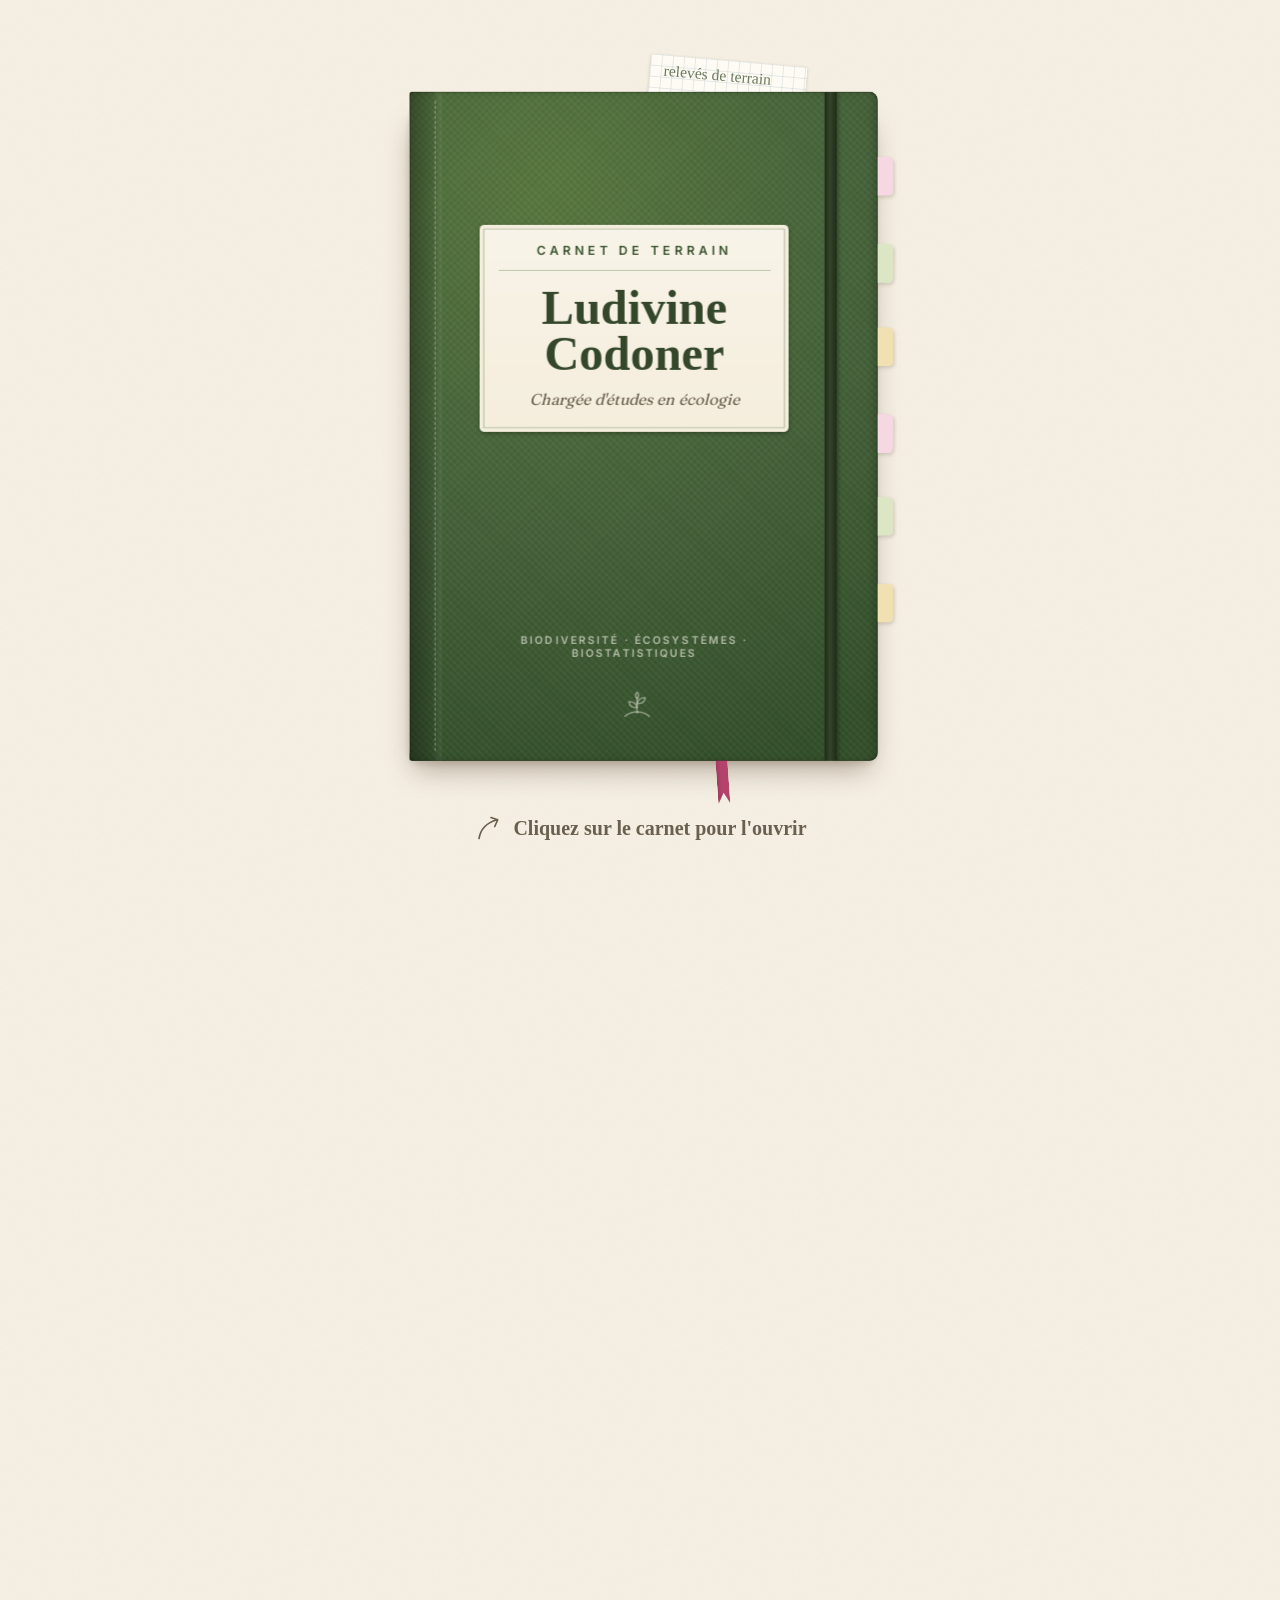
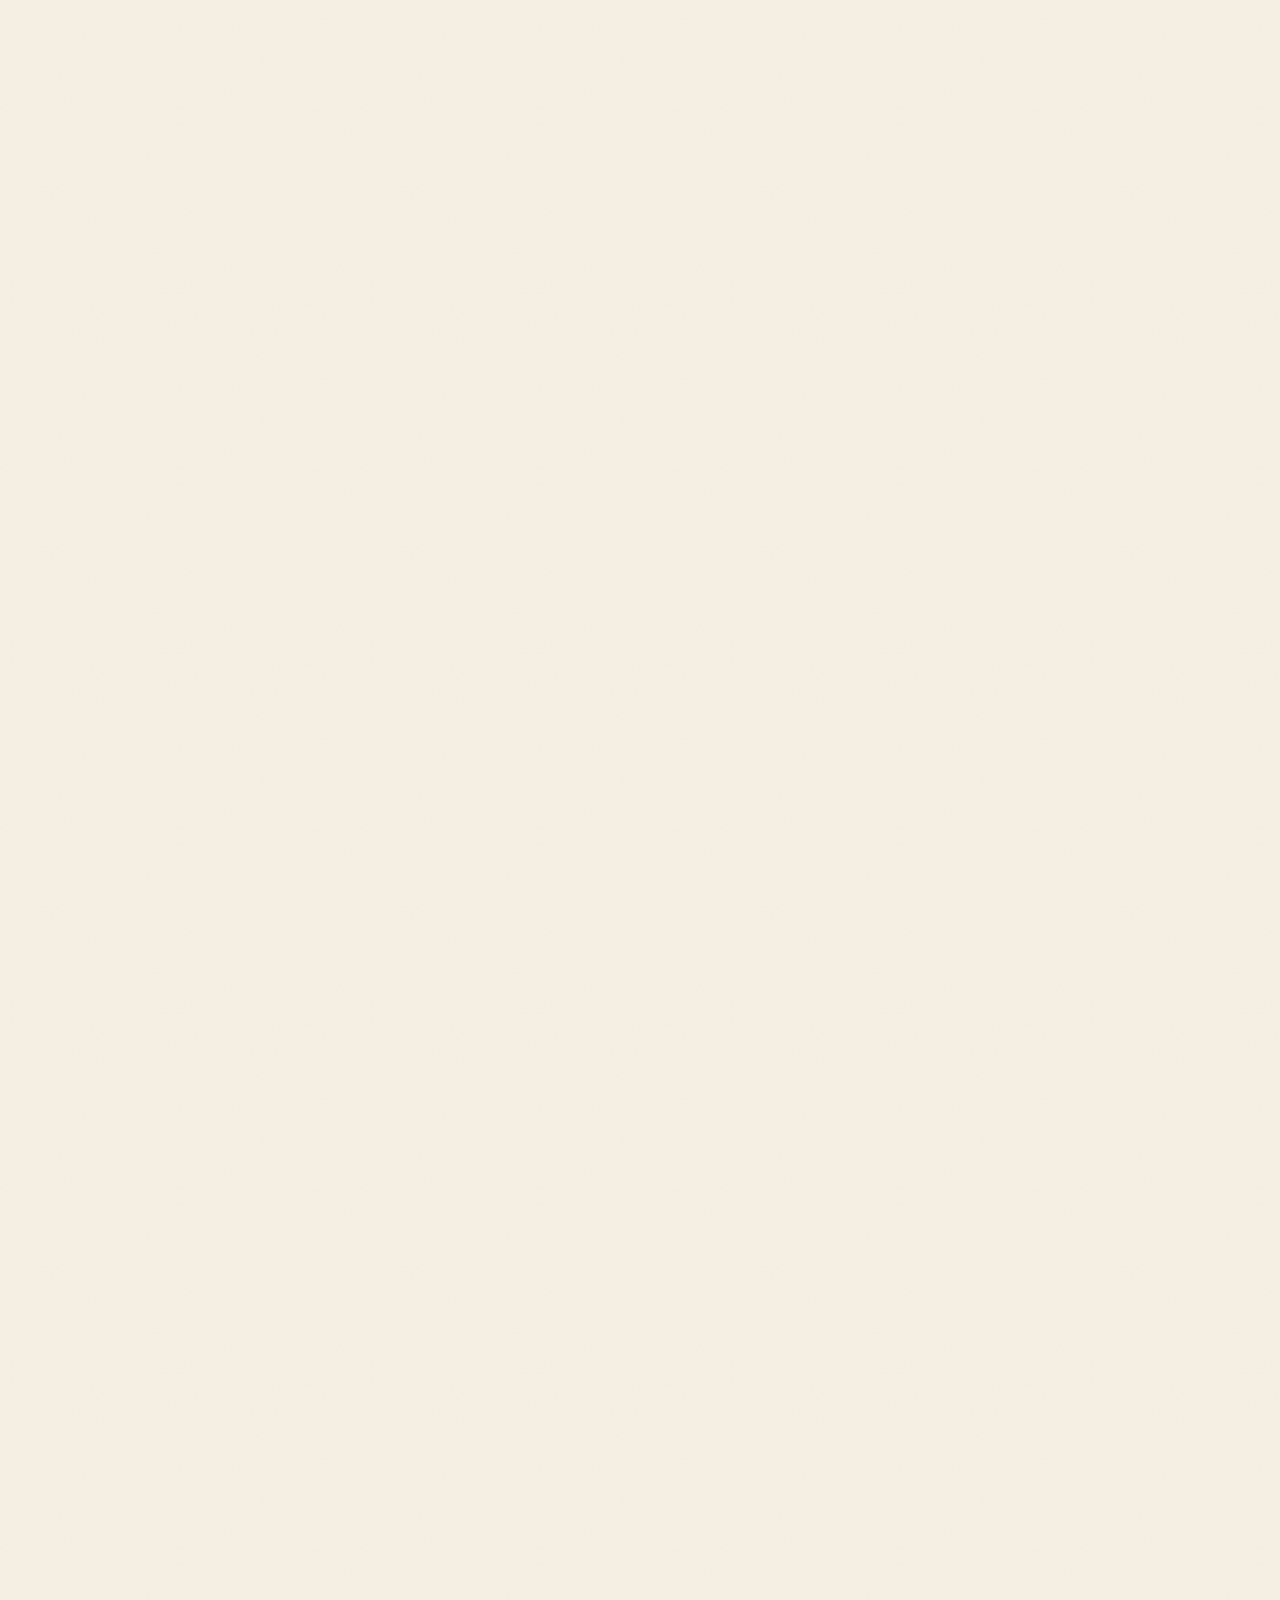
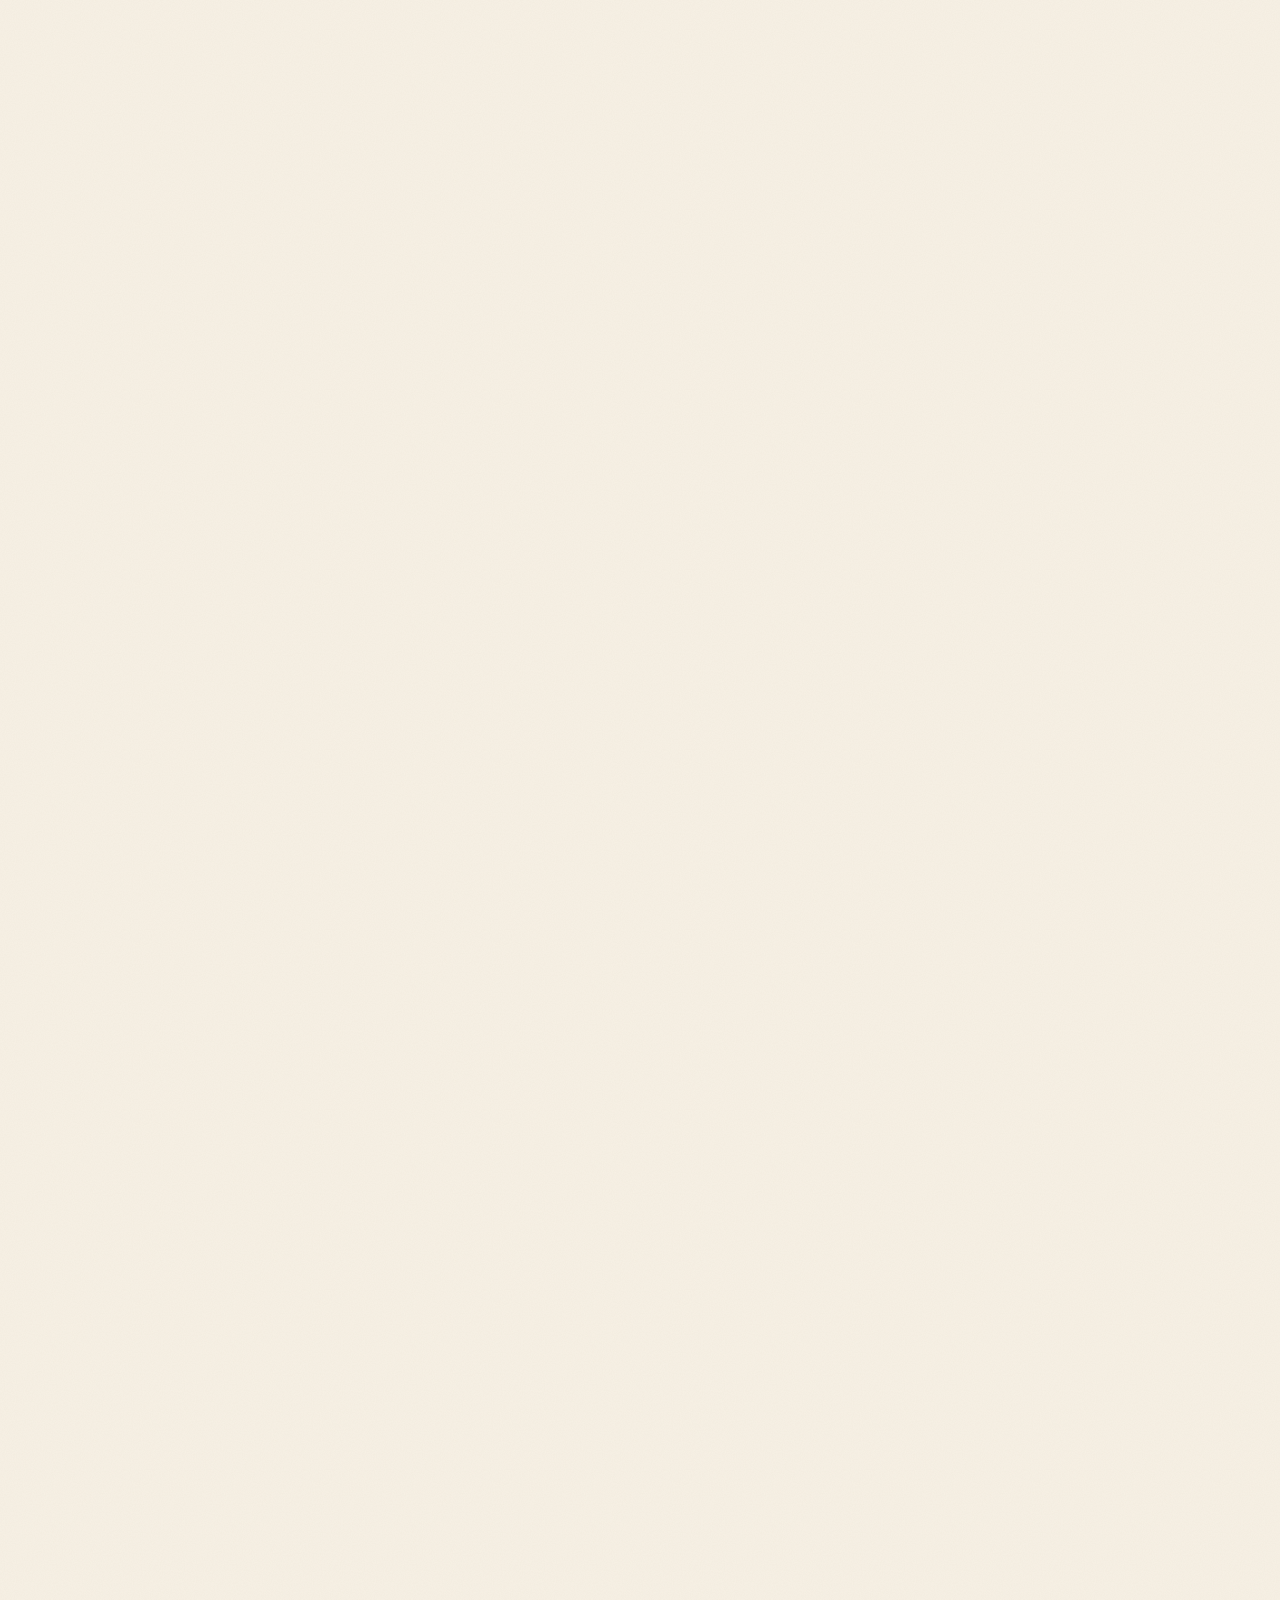
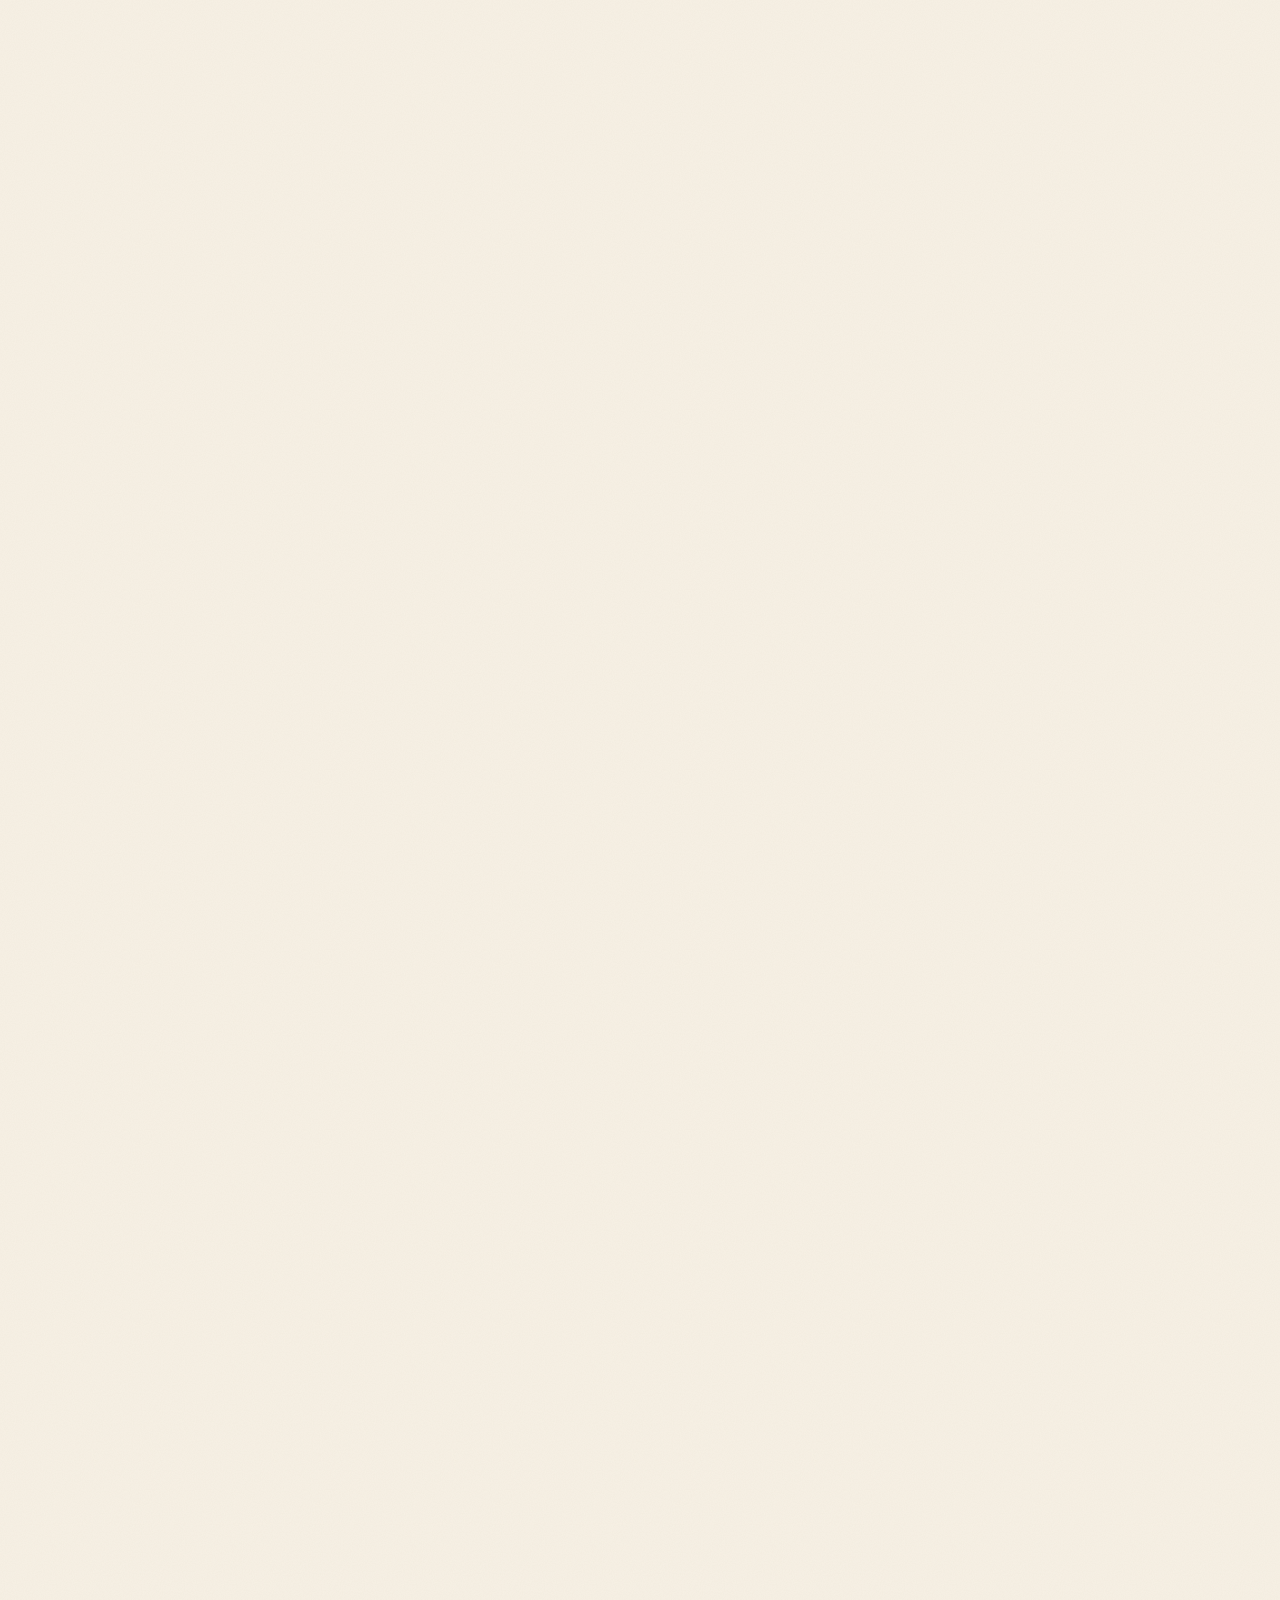
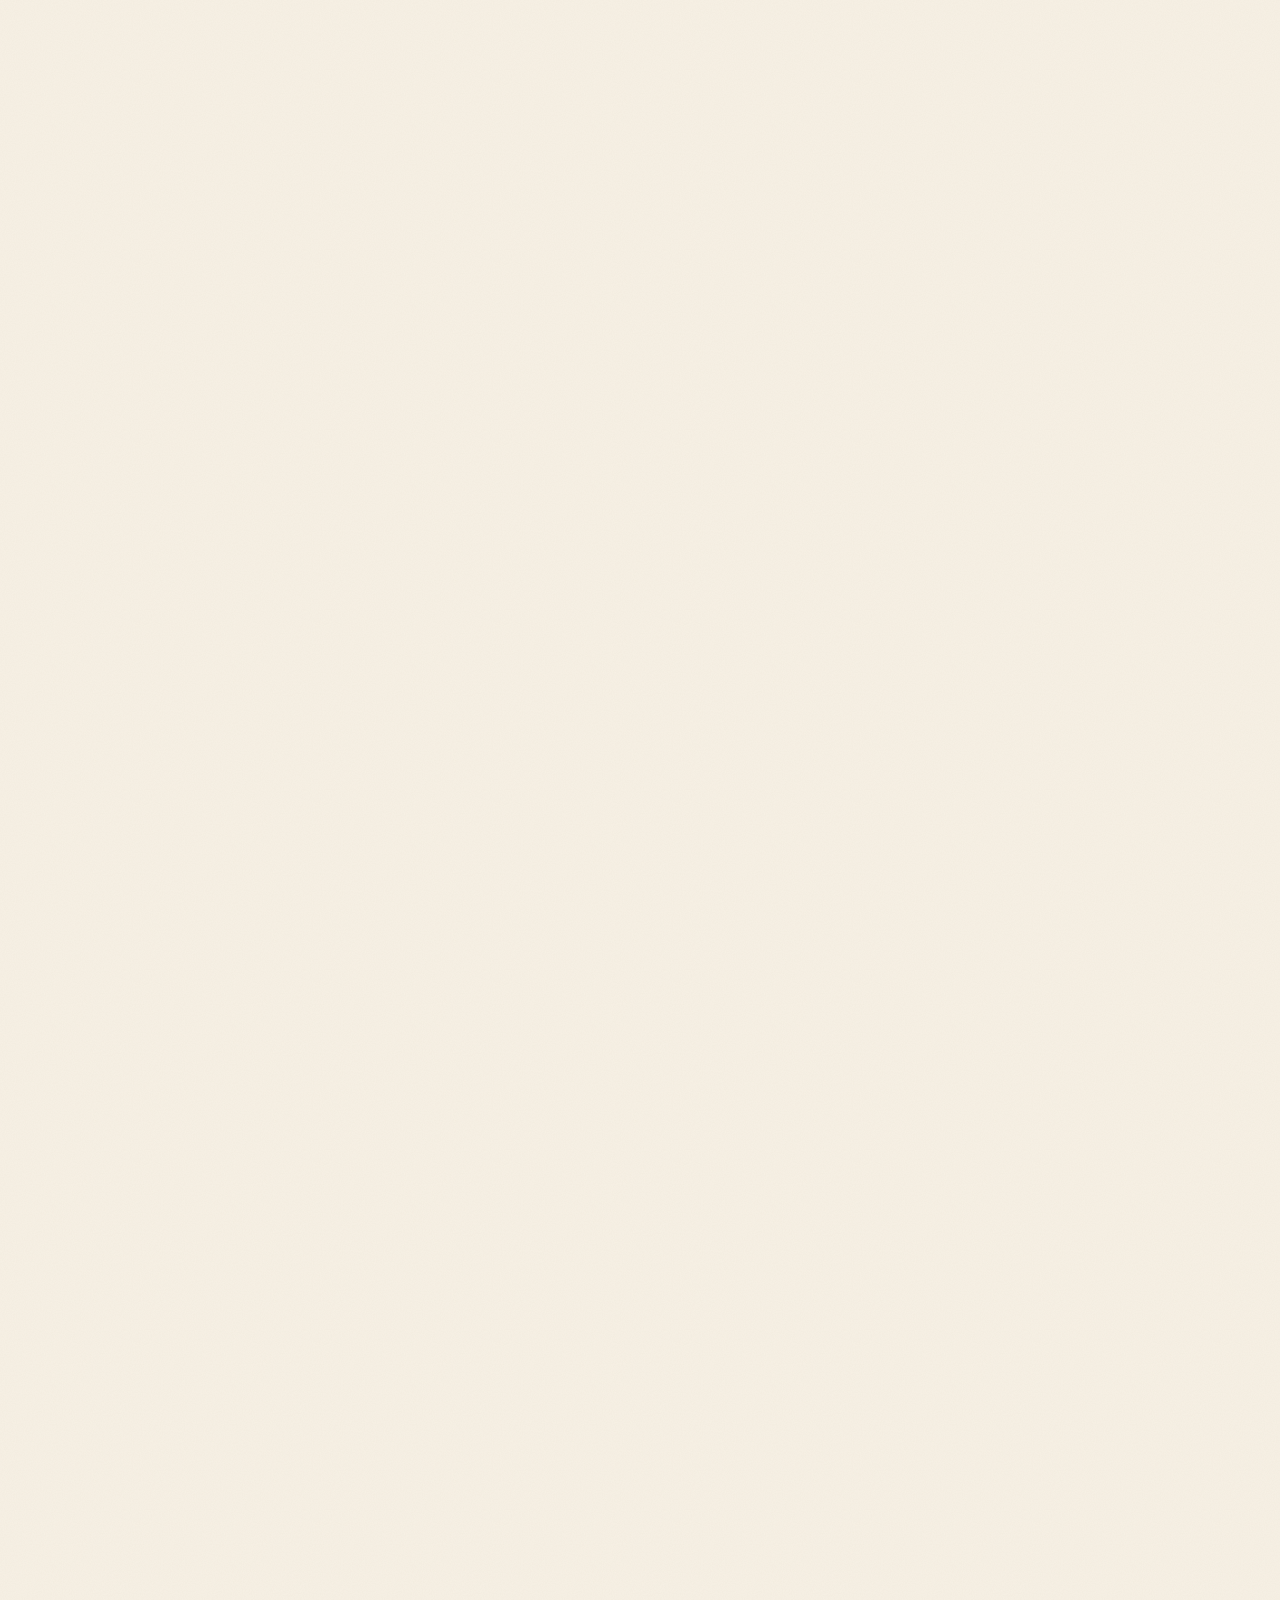
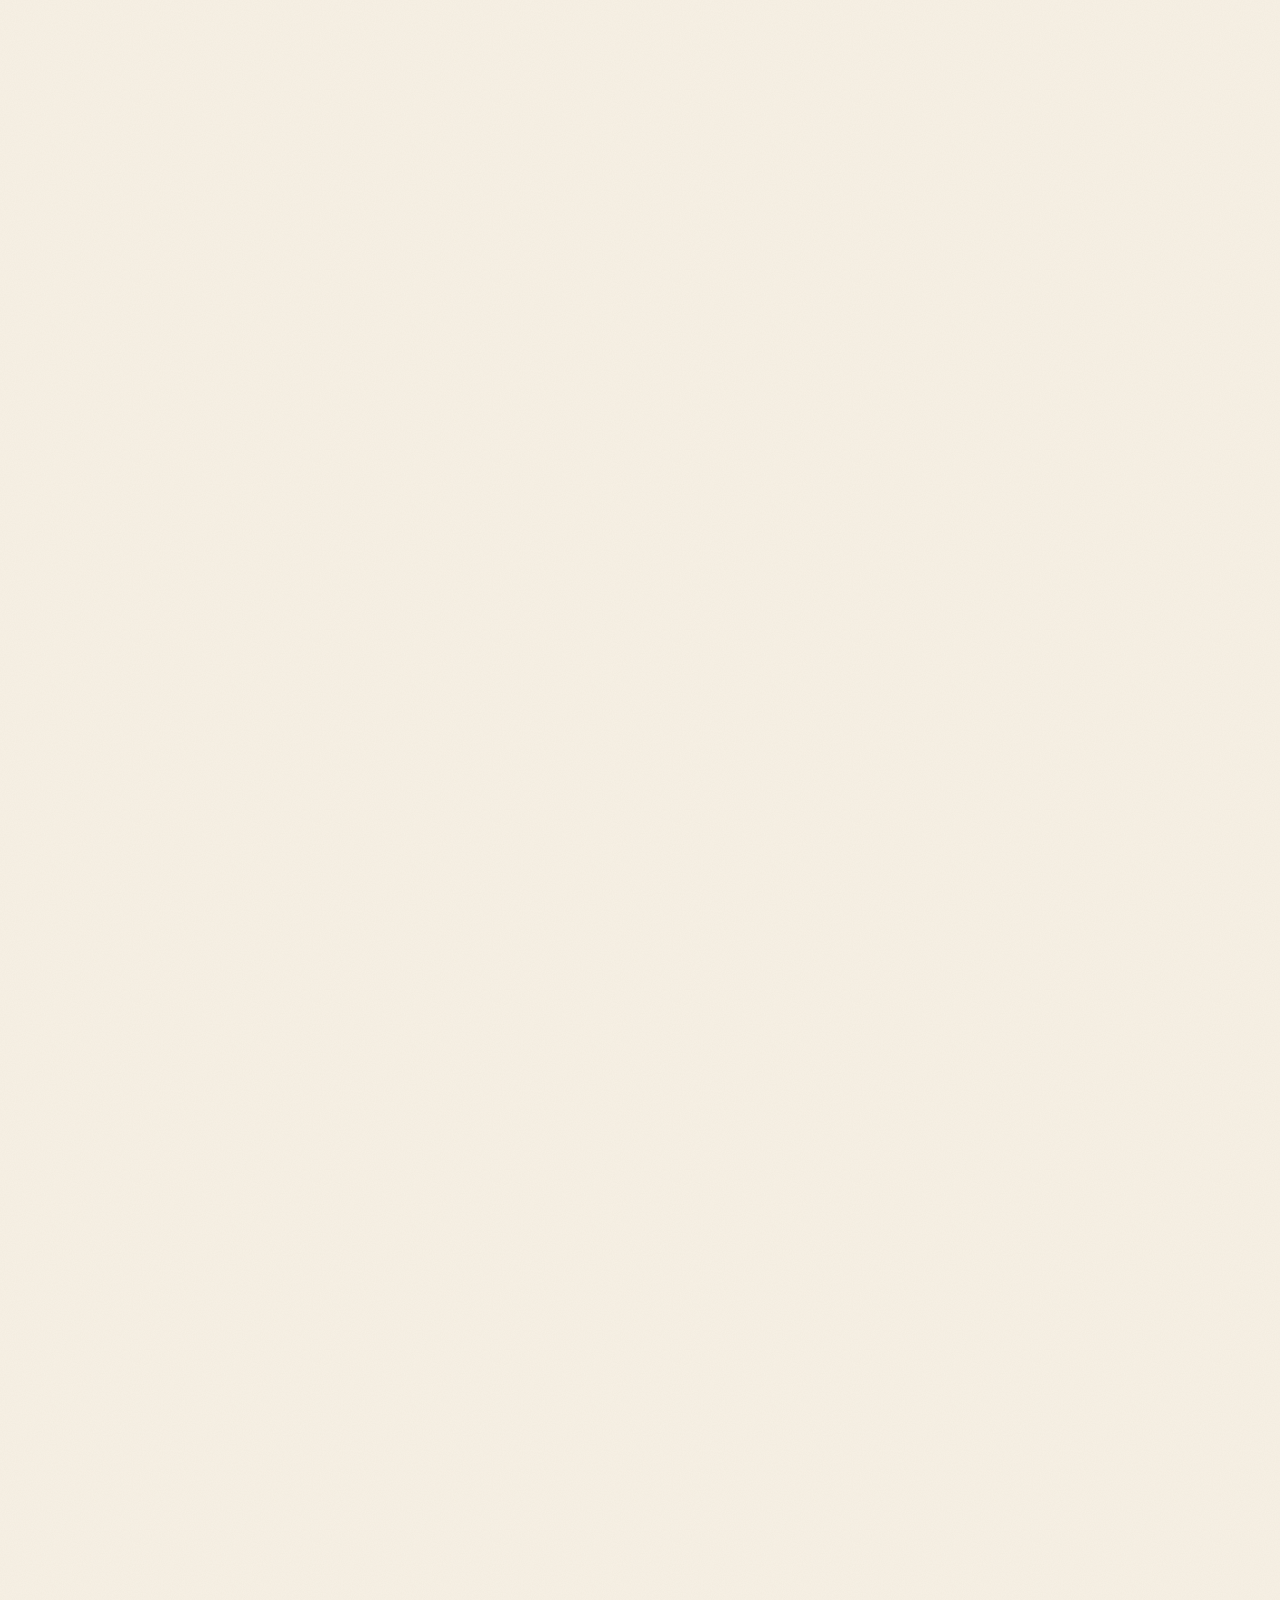
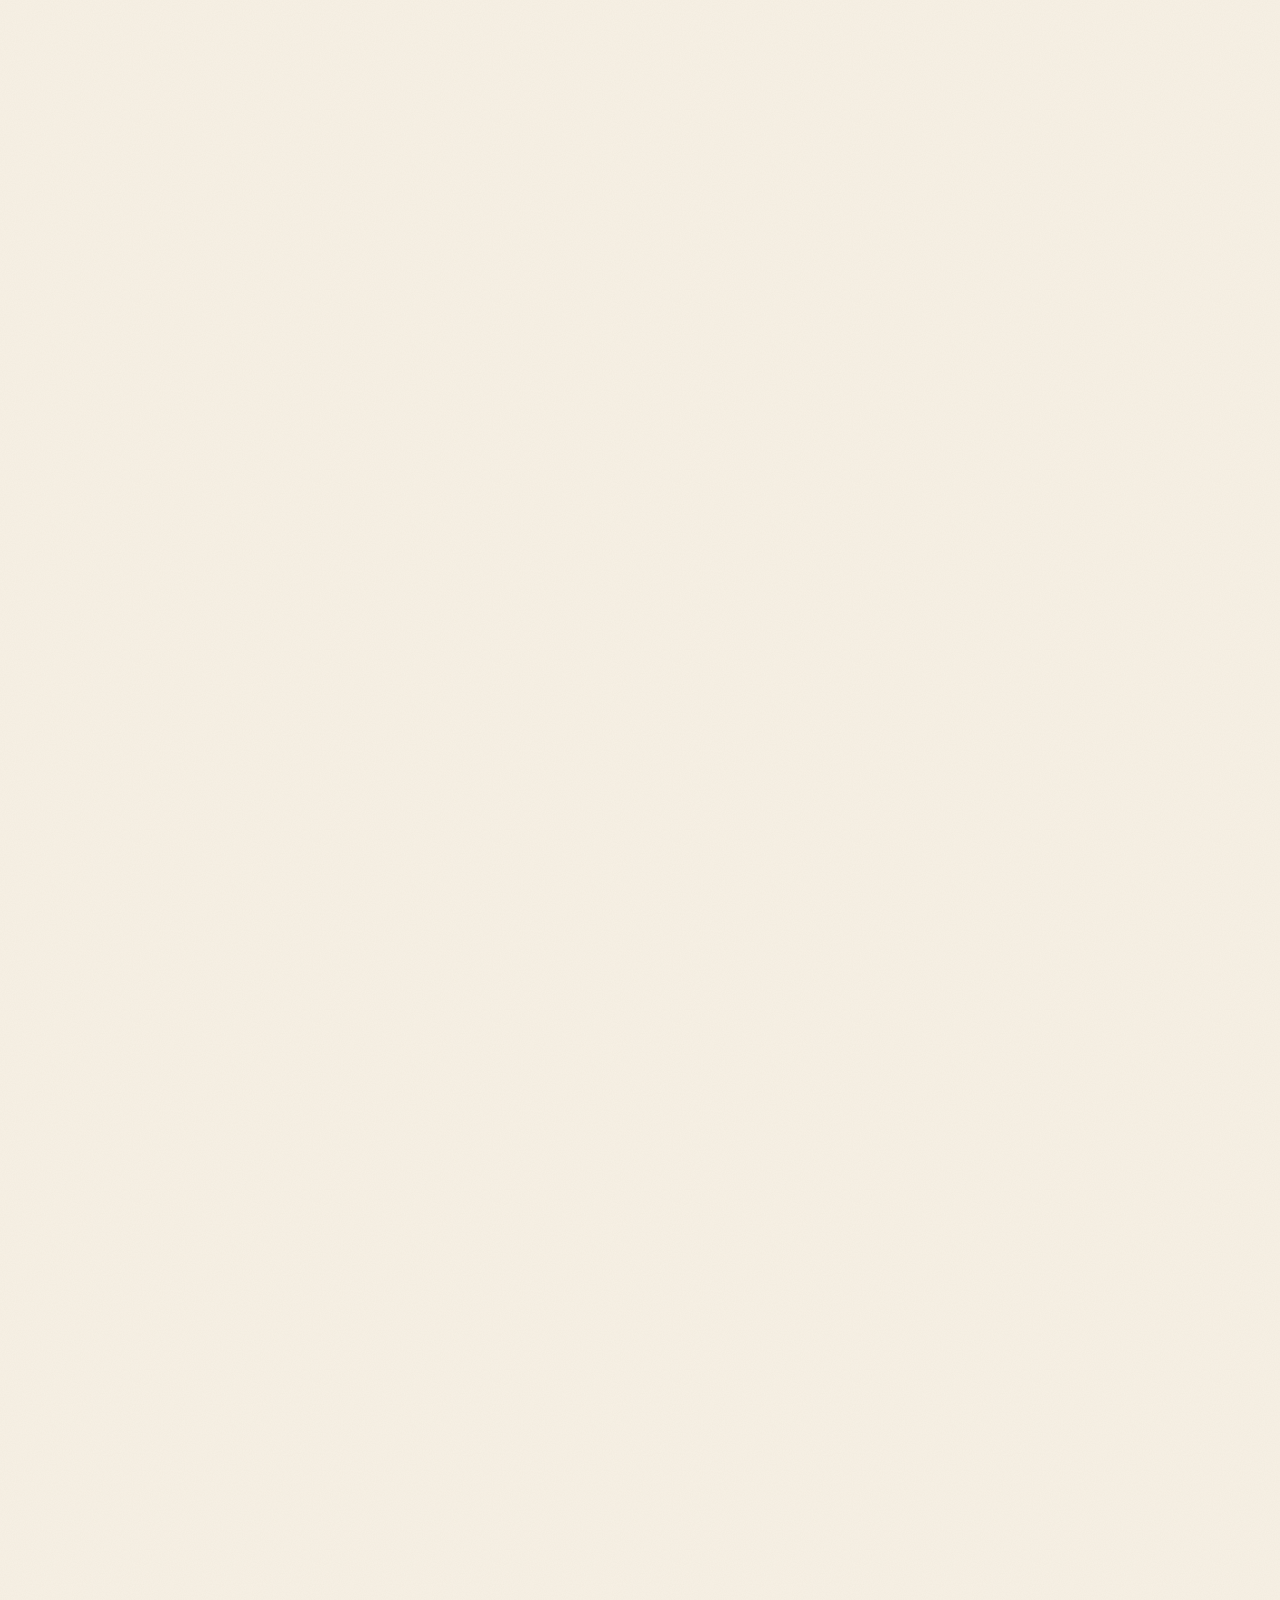
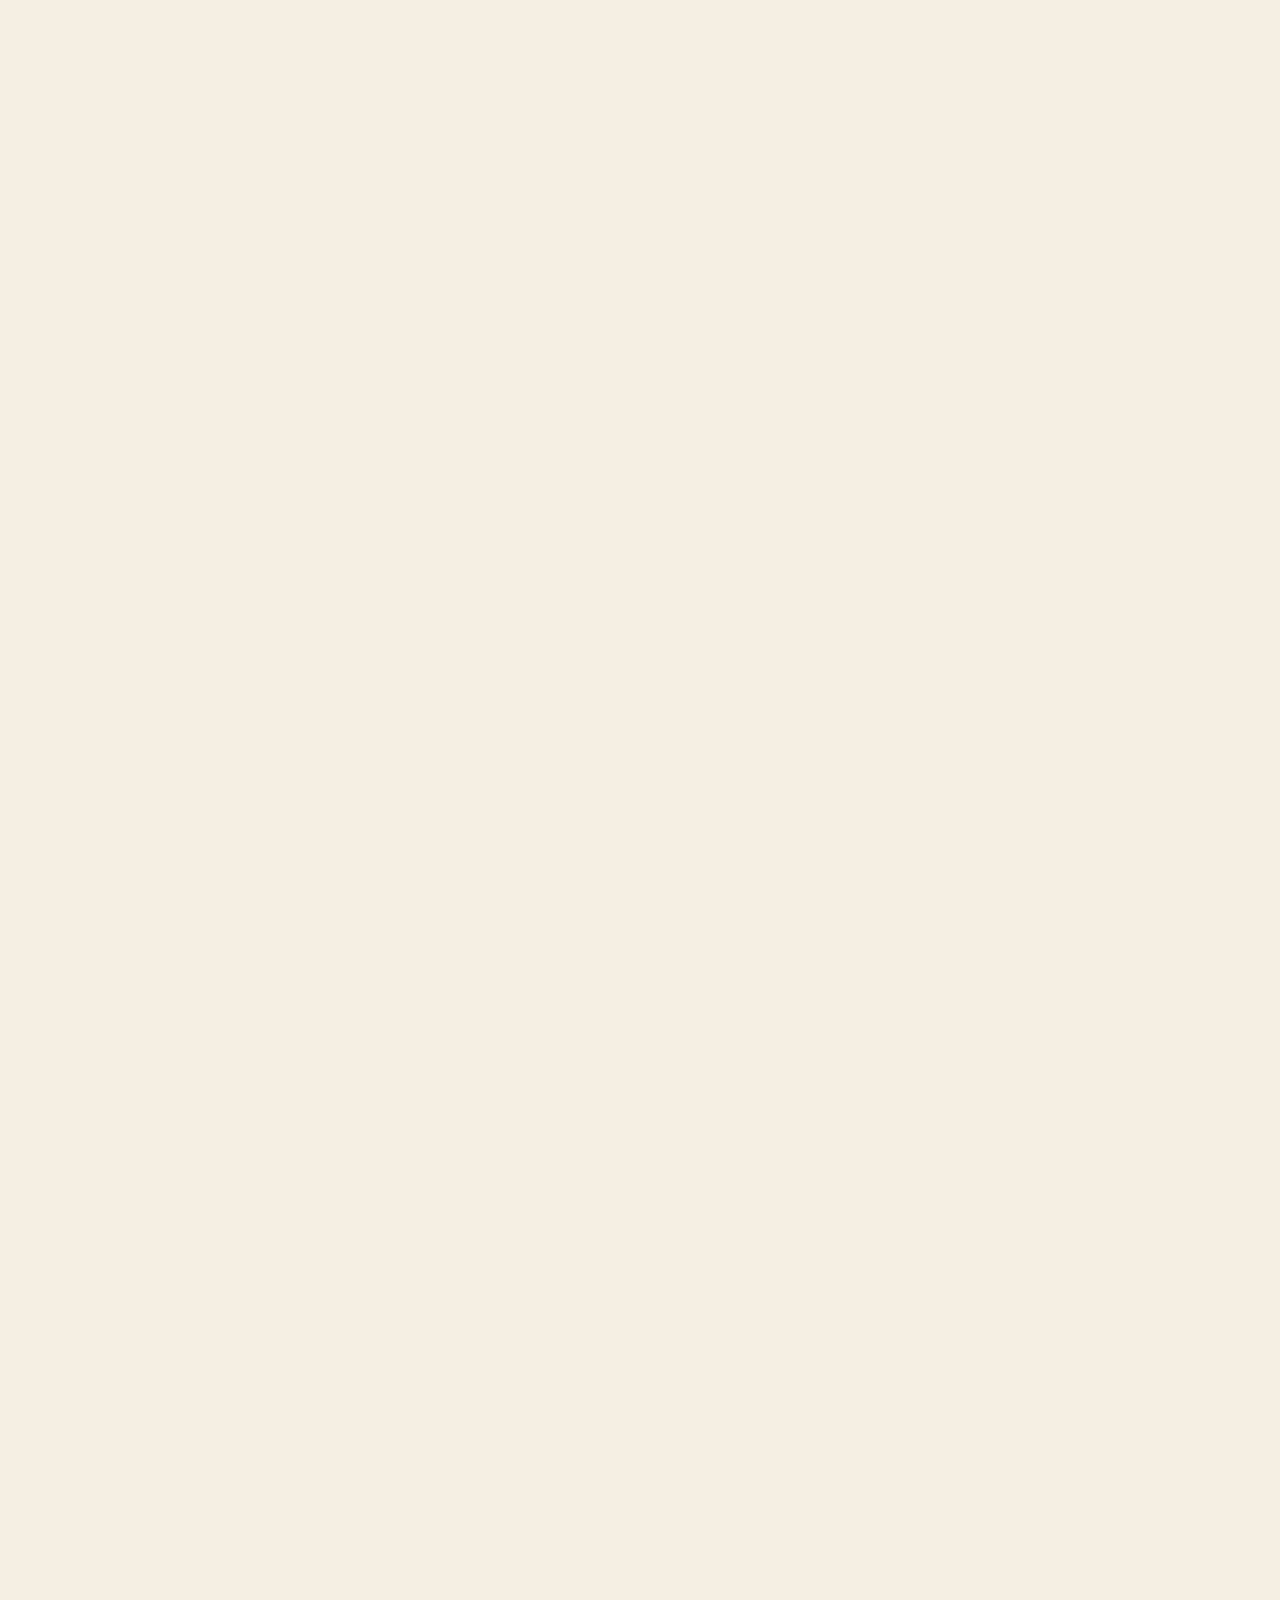
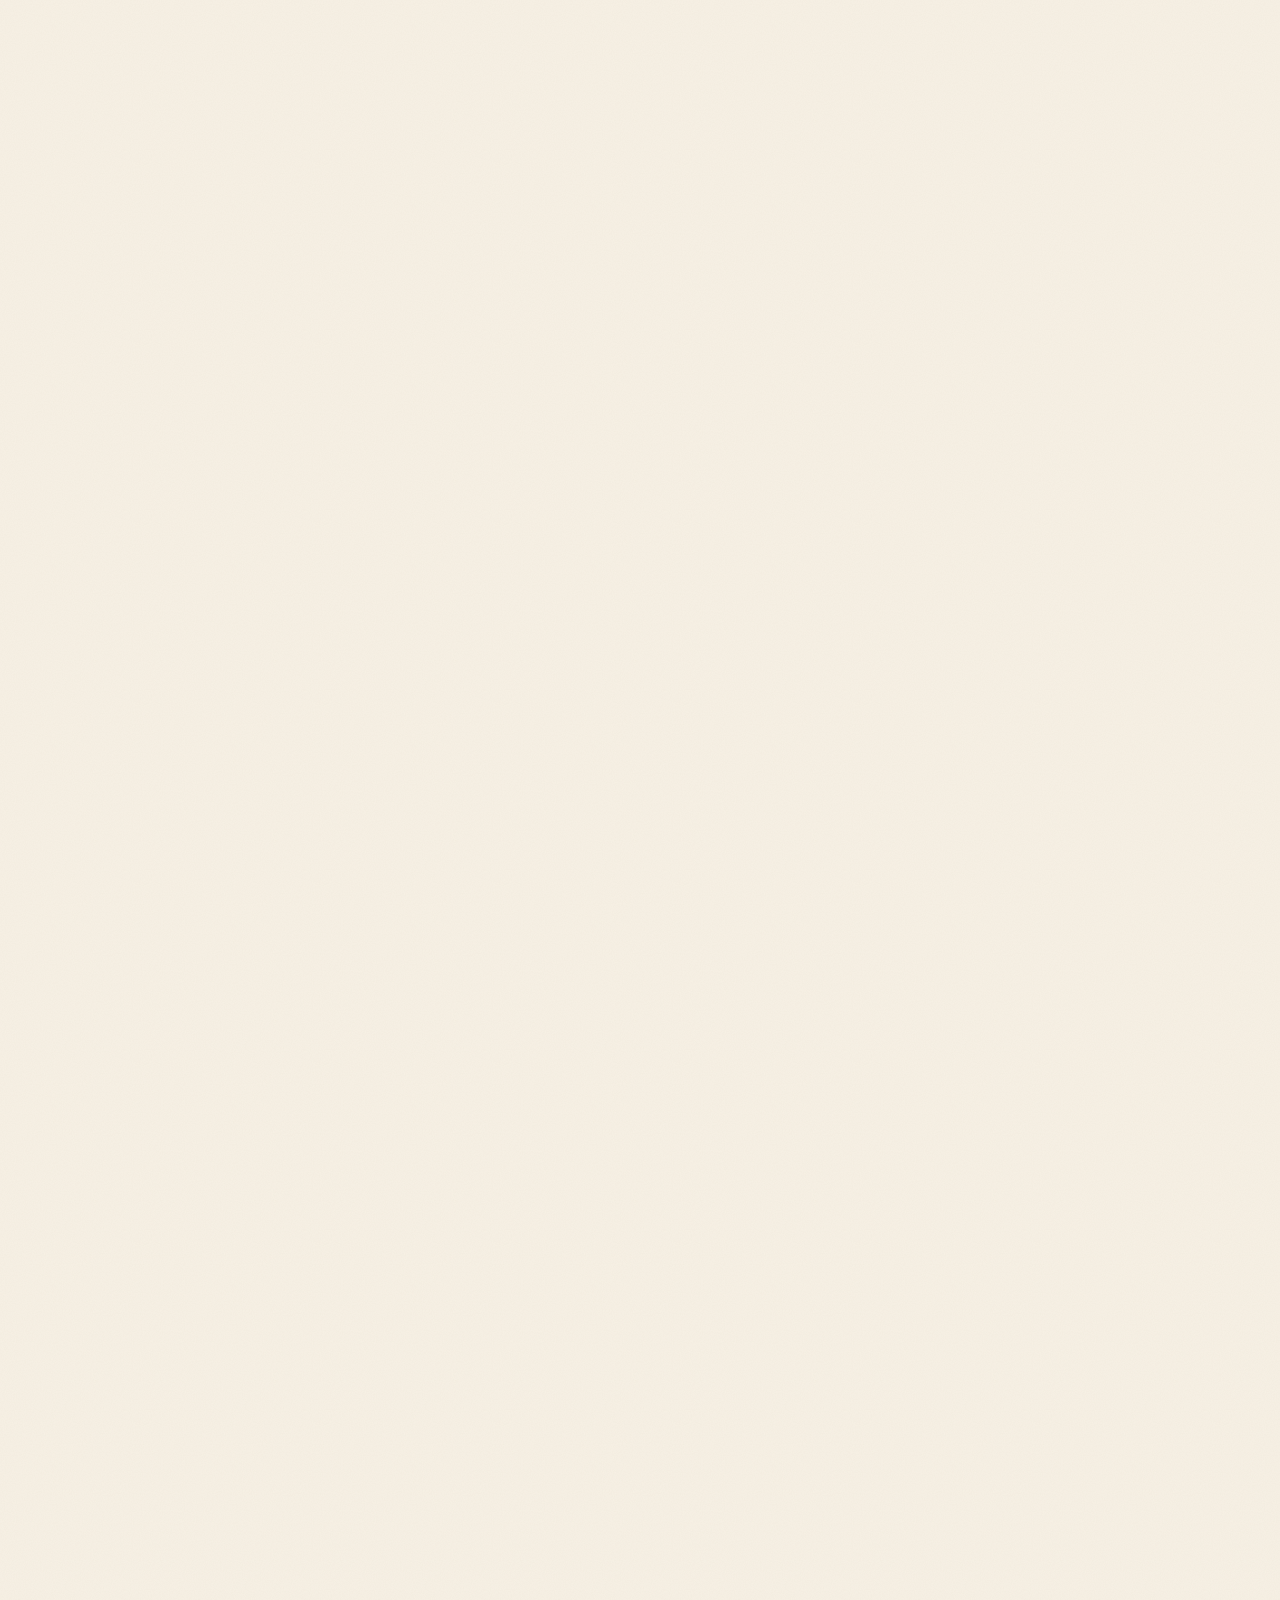
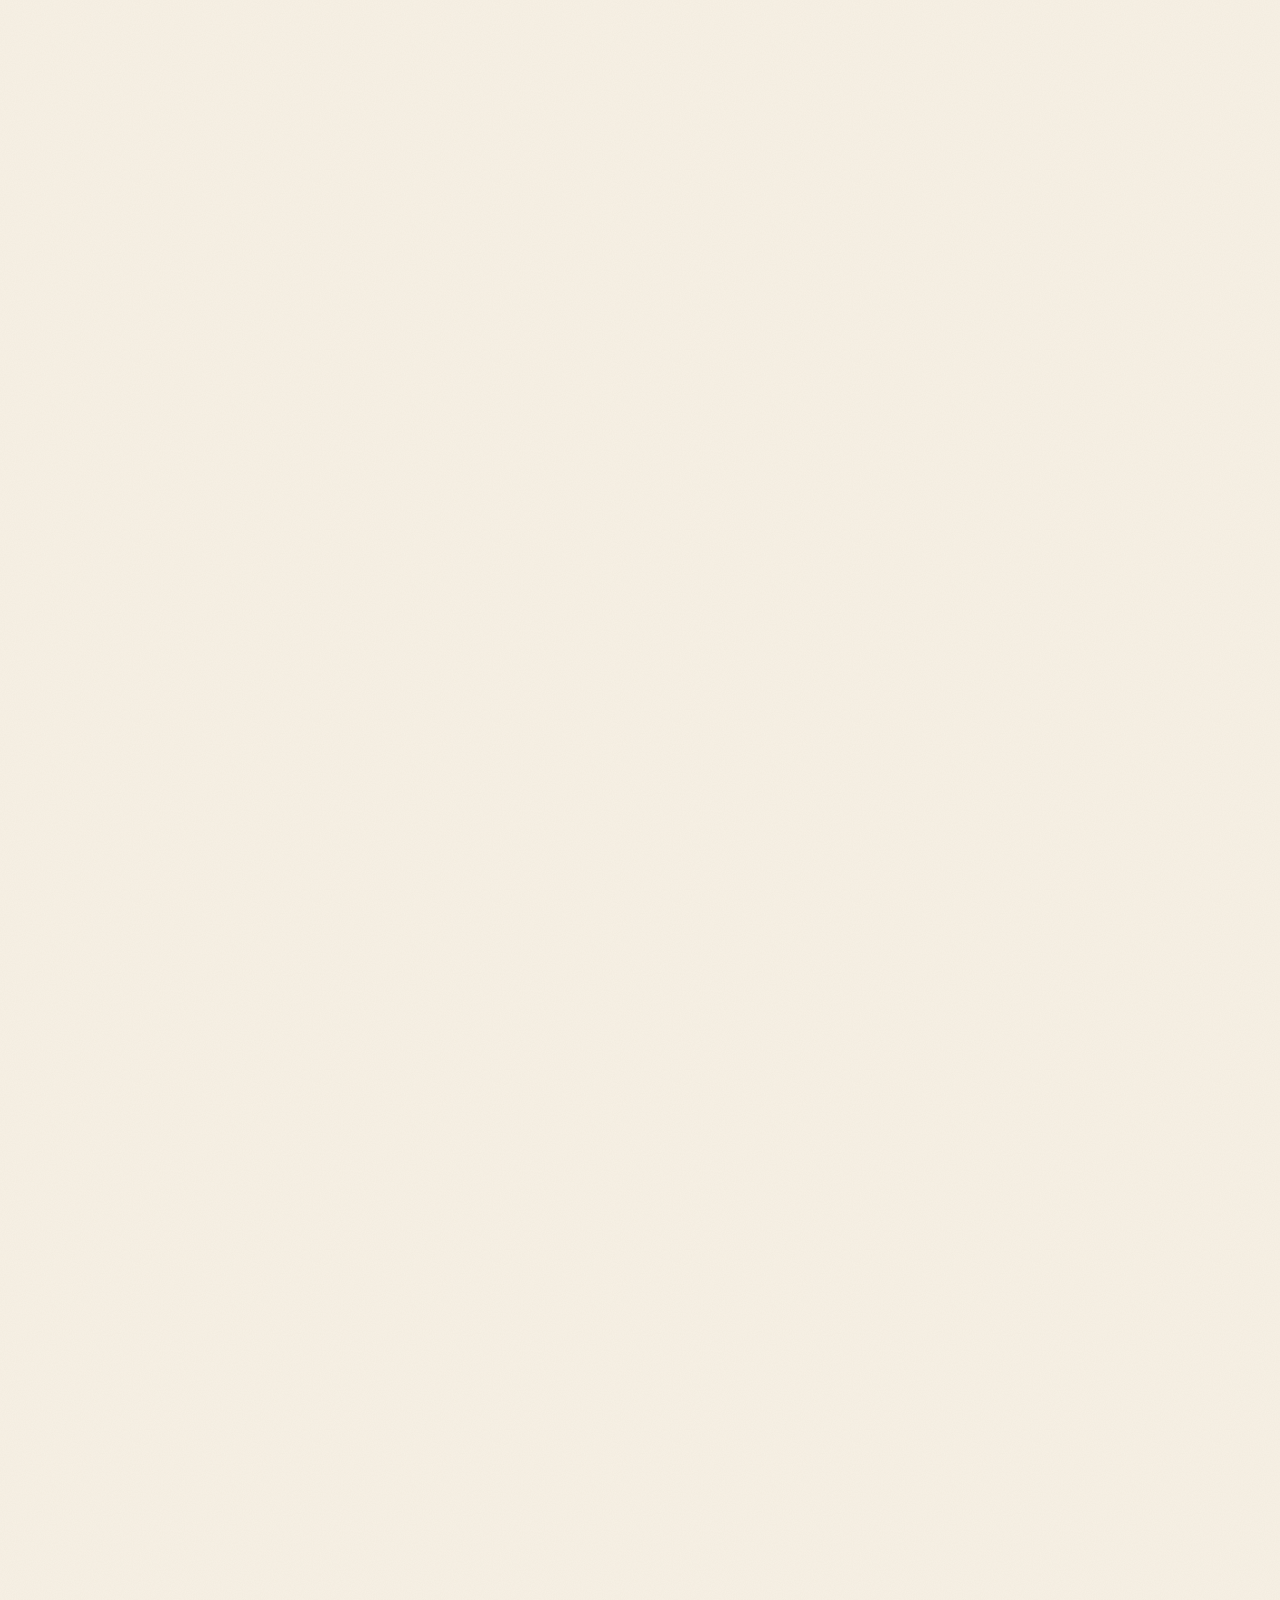
==== commit ac1e01e4: "Refonte : le site devient un carnet de terrain - Accueil : carnet fermé au nom de Ludivine Codoner, " ====
--- a/index.html
+++ b/index.html
@@ -6,7 +6,7 @@
   <title>Ludivine Codoner — Chargée d'études en écologie</title>
   <meta name="description" content="Portfolio de Ludivine Codoner, chargée d'études en écologie, diplômée du master Biodiversité, Écologie, Évolution (parcours FOGEM) de l'Université de Lille : parcours, stages de recherche, inventaires naturalistes et biostatistiques.">
   <meta property="og:title" content="Ludivine Codoner — Chargée d'études en écologie">
-  <meta property="og:description" content="Biodiversité, écosystèmes marins et côtiers, inventaires naturalistes et biostatistiques : découvrez mon parcours et mes stages.">
+  <meta property="og:description" content="Biodiversité, écosystèmes marins et côtiers, inventaires naturalistes et biostatistiques : ouvrez mon carnet de terrain pour découvrir mon parcours.">
   <meta property="og:type" content="website">
   <meta property="og:locale" content="fr_FR">
   <meta property="og:site_name" content="Ludivine Codoner">
@@ -16,25 +16,32 @@
   <meta property="og:image" content="https://ludivinecodoner.github.io/assets/img/og-image.jpg">
   <meta property="og:image:width" content="1200">
   <meta property="og:image:height" content="630">
-  <meta property="og:image:alt" content="Ludivine Codoner, chargée d'études en écologie : portfolio">
+  <meta property="og:image:alt" content="Carnet de terrain de Ludivine Codoner, chargée d'études en écologie">
   <meta name="twitter:card" content="summary_large_image">
   <meta name="theme-color" content="#4f6f3a">
 
   <link rel="icon" href="assets/img/favicon.svg" type="image/svg+xml">
   <!-- Polices hébergées sur le site : aucune requête vers un service tiers -->
+  <link rel="preload" href="assets/fonts/caveat-latin.woff2" as="font" type="font/woff2" crossorigin>
   <link rel="preload" href="assets/fonts/fraunces-latin.woff2" as="font" type="font/woff2" crossorigin>
   <link rel="preload" href="assets/fonts/inter-latin.woff2" as="font" type="font/woff2" crossorigin>
   <link rel="stylesheet" href="assets/css/style.css">
 
-  <script>document.documentElement.classList.add('js');</script>
+  <script>
+    // Avant le premier affichage : le carnet est fermé, sauf si l'on arrive directement sur une section
+    (function (d) {
+      d.classList.add('js');
+      d.setAttribute('data-book', location.hash.length > 1 ? 'reading' : 'closed');
+    })(document.documentElement);
+  </script>
 </head>
 <body>
   <a class="skip-link" href="#contenu">Aller au contenu</a>
 
-  <!-- ============ EN-TÊTE ============ -->
+  <!-- ============ EN-TÊTE (tablettes et téléphones) ============ -->
   <header class="site-header">
     <div class="container header__inner">
-      <a class="brand" href="#accueil" aria-label="Retour à l'accueil">
+      <a class="brand" href="#a-propos" aria-label="Ludivine Codoner, retour au début du parcours">
         <svg class="brand__mark" viewBox="0 0 32 32" aria-hidden="true">
           <circle cx="16" cy="16" r="15" class="brand__bg"/>
           <path d="M16 22.5V9.5" class="brand__stroke"/>
@@ -46,9 +53,10 @@
 
       <nav class="nav" id="nav" aria-label="Navigation principale">
         <ul class="nav__list">
-          <li><a href="#apropos">À propos</a></li>
+          <li><a href="#a-propos">Profil</a></li>
           <li><a href="#parcours">Formation</a></li>
-          <li><a href="#experiences">Expériences</a></li>
+          <li><a href="#experiences">Stages</a></li>
+          <li><a href="#engagement">Engagement</a></li>
           <li><a href="#competences">Compétences</a></li>
           <li><a href="#contact">Contact</a></li>
         </ul>
@@ -64,86 +72,264 @@
     </div>
   </header>
 
-  <main id="contenu">
-
-    <!-- ============ ACCUEIL ============ -->
-    <section class="hero" id="accueil">
-      <div class="container hero__inner">
-        <div class="hero__text">
-          <p class="eyebrow">Biodiversité · Écosystèmes marins &amp; côtiers · Biostatistiques</p>
-          <h1 class="hero__title">Ludivine Codoner</h1>
-          <p class="hero__role">Chargée d'études en écologie</p>
-          <p class="hero__lead">
-            Du silène dioïque aux dunes de Nouvelle-Aquitaine, en passant par la moule
-            commune : mon parcours explore les liens entre organismes, populations et
-            écosystèmes, du terrain jusqu'à l'analyse des données.
+  <!-- ============ ACCUEIL : LE CARNET DE TERRAIN ============
+       Fermé, puis ouvert sur la double page (question et hypothèse). Sur grand écran, il glisse
+       ensuite à gauche et se remplit au fil de la lecture : les notes des pages reprennent en
+       résumé les sections de la page (dates, diplômes, lieux). -->
+  <section class="intro" id="accueil" aria-label="Accueil : carnet de terrain">
+    <div class="book">
+      <!-- Carnet fermé : un clic n'importe où sur la couverture l'ouvre -->
+      <button class="book__open" type="button" aria-label="Ouvrir le carnet de terrain"></button>
+      <div class="book__shadow" aria-hidden="true"></div>
+      <div class="book__back" aria-hidden="true"></div>
+      <div class="book__edges book__edges--right" aria-hidden="true"></div>
+      <div class="book__edges book__edges--left" aria-hidden="true"></div>
+      <!-- Feuille volante glissée entre deux pages, et ruban marque-page -->
+      <div class="book__sheet" aria-hidden="true"><span>relevés de terrain</span></div>
+      <span class="book__ribbon" aria-hidden="true"></span>
+
+      <!-- Post-it qui dépassent : ils marquent les pages et servent de sommaire -->
+      <nav class="tabs" aria-label="Sommaire du carnet">
+        <a class="tab" href="#a-propos" data-chapter="a-propos"><span>Profil</span></a>
+        <a class="tab" href="#parcours" data-chapter="parcours"><span>Formation</span></a>
+        <a class="tab" href="#experiences" data-chapter="experiences"><span>Stages</span></a>
+        <a class="tab" href="#engagement" data-chapter="engagement"><span>Engagement</span></a>
+        <a class="tab" href="#competences" data-chapter="competences"><span>Compétences</span></a>
+        <a class="tab" href="#contact" data-chapter="contact"><span>Contact</span></a>
+      </nav>
+
+      <!-- Couverture : au recto le titre du carnet, au verso la page de gauche de la première double page -->
+      <div class="leaf leaf--cover">
+        <div class="leaf__face leaf__front cover">
+          <span class="cover__spine" aria-hidden="true"></span>
+          <span class="cover__elastic" aria-hidden="true"></span>
+          <div class="cover__label">
+            <p class="cover__kicker">Carnet de terrain</p>
+            <h1 class="cover__name">Ludivine Codoner</h1>
+            <p class="cover__role">Chargée d'études en écologie</p>
+          </div>
+          <p class="cover__foot">Biodiversité · Écosystèmes · Biostatistiques</p>
+          <svg class="cover__mark" viewBox="0 0 32 32" aria-hidden="true">
+            <path d="M16 22.5V9.5"/>
+            <path d="M16 18c-.8-3.4-3.4-5.2-7-5.2.2 3.5 2.9 5.4 7 5.2ZM16 14.5c.8-3.4 3.4-5.2 7-5.2-.2 3.5-2.9 5.4-7 5.2ZM16 10c-1.7-1.5-1.7-3.9 0-5.4 1.7 1.5 1.7 3.9 0 5.4Z"/>
+            <path d="M5.5 25.5c3-2.6 6.6-3.8 10.5-3.8s7.5 1.2 10.5 3.8"/>
+          </svg>
+        </div>
+        <div class="leaf__face leaf__back cover-inside">
+          <div class="page page--left page--spread">
+            <p class="page__date" data-today>Lille, Hauts-de-France</p>
+            <p class="spread__label" data-write>Question scientifique :</p>
+            <p class="spread__text" data-write>Comment comprendre ce qui nous entoure ?</p>
+            <svg class="spread__arrow" viewBox="0 0 120 40" aria-hidden="true"><path d="M4 30c26-20 64-26 104-12M96 8l13 10-15 7"/></svg>
+          </div>
+        </div>
+      </div>
+
+      <!-- Première page de droite : l'hypothèse -->
+      <div class="leaf leaf--hypo">
+        <div class="leaf__face leaf__front page page--right page--spread">
+          <p class="spread__label" data-write>Hypothèse :</p>
+          <p class="spread__text" data-write>étudier l'environnement permet de mieux le protéger.</p>
+          <svg class="spread__underline" viewBox="0 0 200 14" preserveAspectRatio="none" aria-hidden="true"><path d="M3 9c40-6 92-8 194-3"/></svg>
+          <button class="turn" type="button" aria-label="Tourner la page et découvrir le parcours">
+            <span class="turn__label" aria-hidden="true">Tourner la page</span>
+            <span class="turn__corner" aria-hidden="true"></span>
+          </button>
+        </div>
+        <div class="leaf__face leaf__back page page--left"></div>
+      </div>
+
+      <!-- Pages du carnet qui se remplissent pendant la lecture (résumé visuel, masqué aux lecteurs d'écran) -->
+      <div class="leaf" data-page="1">
+        <div class="leaf__face leaf__front page page--right page--journal" aria-hidden="true">
+          <p class="page__runner"><span>Carnet de terrain · L. Codoner</span><span>p. 1</span></p>
+          <p class="page__title" data-write>Profil &amp; formation</p>
+          <ol class="entries">
+            <li class="entry entry--id" data-entry="profil">
+              <span class="entry__line" data-write>Observatrice : Ludivine Codoner</span>
+              <span class="entry__line entry__line--soft" data-write>Lille, Hauts-de-France</span>
+            </li>
+            <li class="entry entry--id" data-entry="passions">
+              <span class="entry__line" data-write>Hors terrain : INPN, jeux,</span>
+              <span class="entry__line entry__line--soft" data-write>photo macro, écriture</span>
+            </li>
+            <li class="entry" data-entry="master">
+              <svg class="entry__doodle" viewBox="0 0 48 48"><use href="#icon-wave"/></svg>
+              <span class="entry__date" data-write>2024 – 2026 · Bac+5</span>
+              <span class="entry__title" data-write>Master BEE, parcours FOGEM</span>
+              <span class="entry__place" data-write>Université de Lille</span>
+            </li>
+            <li class="entry" data-entry="licence">
+              <svg class="entry__doodle" viewBox="0 0 48 48"><use href="#icon-seedling"/></svg>
+              <span class="entry__date" data-write>2021 – 2024 · Bac+3</span>
+              <span class="entry__title" data-write>Licence SV, parcours BOP</span>
+              <span class="entry__place" data-write>Université de Lille</span>
+            </li>
+          </ol>
+        </div>
+        <div class="leaf__face leaf__back page page--left"></div>
+      </div>
+
+      <div class="leaf" data-page="2">
+        <div class="leaf__face leaf__front page page--right page--journal" aria-hidden="true">
+          <p class="page__runner"><span>Carnet de terrain · L. Codoner</span><span>p. 2</span></p>
+          <p class="page__title" data-write>Stages de recherche</p>
+          <ol class="entries">
+            <li class="entry" data-entry="m2">
+              <svg class="entry__doodle" viewBox="0 0 48 48"><use href="#icon-dune"/></svg>
+              <span class="entry__date" data-write>2026 · 6 mois</span>
+              <span class="entry__title" data-write>Stage M2 : UMR BIOGECO</span>
+              <span class="entry__place" data-write>INRAE – Université de Bordeaux</span>
+            </li>
+            <li class="entry" data-entry="m1">
+              <svg class="entry__doodle" viewBox="0 0 48 48"><use href="#icon-mussel"/></svg>
+              <span class="entry__date" data-write>2025 · 2 mois</span>
+              <span class="entry__title" data-write>Stage M1 : LOG (UMR 8187)</span>
+              <span class="entry__place" data-write>Station marine de Wimereux</span>
+            </li>
+            <li class="entry" data-entry="l3">
+              <svg class="entry__doodle" viewBox="0 0 48 48"><use href="#icon-flower"/></svg>
+              <span class="entry__date" data-write>2024 · 2 mois</span>
+              <span class="entry__title" data-write>Stage L3 : EEP (UMR 8198)</span>
+              <span class="entry__place" data-write>Université de Lille</span>
+            </li>
+          </ol>
+        </div>
+        <div class="leaf__face leaf__back page page--left"></div>
+      </div>
+
+      <div class="leaf" data-page="3">
+        <div class="leaf__face leaf__front page page--right page--journal" aria-hidden="true">
+          <p class="page__runner"><span>Carnet de terrain · L. Codoner</span><span>p. 3</span></p>
+          <p class="page__title" data-write>Territoires &amp; engagement</p>
+          <ol class="entries">
+            <li class="entry" data-entry="armentieres">
+              <svg class="entry__doodle" viewBox="0 0 48 48"><use href="#icon-butterfly"/></svg>
+              <span class="entry__date" data-write>2023 – 2024 · 2 × 1 mois</span>
+              <span class="entry__title" data-write>Service Nature en Ville</span>
+              <span class="entry__place" data-write>Ville d'Armentières</span>
+            </li>
+            <li class="entry" data-entry="animatrice">
+              <svg class="entry__doodle" viewBox="0 0 48 48"><use href="#icon-sun"/></svg>
+              <span class="entry__date" data-write>2022 – 2023 · 2 mois</span>
+              <span class="entry__title" data-write>Animatrice écologie</span>
+              <span class="entry__place" data-write>Centre de loisirs d'Armentières</span>
+            </li>
+            <li class="entry entry--rose" data-entry="benevolat">
+              <svg class="entry__doodle" viewBox="0 0 48 48"><use href="#icon-heart"/></svg>
+              <span class="entry__date" data-write>Septembre 2026 · 16 jours</span>
+              <span class="entry__title" data-write>Chantier « Green Beats »</span>
+              <span class="entry__place" data-write>Penàguila, Espagne</span>
+            </li>
+          </ol>
+        </div>
+        <div class="leaf__face leaf__back page page--left"></div>
+      </div>
+
+      <div class="leaf" data-page="4">
+        <div class="leaf__face leaf__front page page--right page--journal" aria-hidden="true">
+          <p class="page__runner"><span>Carnet de terrain · L. Codoner</span><span>p. 4</span></p>
+          <p class="page__title" data-write>Compétences &amp; contact</p>
+          <ol class="entries">
+            <li class="entry" data-entry="competences">
+              <svg class="entry__doodle" viewBox="0 0 48 48"><use href="#icon-chart"/></svg>
+              <span class="entry__date" data-write>Outils</span>
+              <span class="entry__title" data-write>R, RStudio, Positron, QGIS</span>
+              <span class="entry__place" data-write>Espagnol B1 · anglais B1</span>
+            </li>
+            <li class="entry" data-entry="livre">
+              <svg class="entry__doodle" viewBox="0 0 48 48"><use href="#icon-book"/></svg>
+              <span class="entry__date" data-write>En cours</span>
+              <span class="entry__title" data-write>Un livre de statistiques</span>
+              <span class="entry__place" data-write>appliquées, avec le code R</span>
+            </li>
+            <li class="entry entry--conclusion" data-entry="contact">
+              <svg class="entry__doodle" viewBox="0 0 48 48"><use href="#icon-letter"/></svg>
+              <span class="entry__date" data-write>Conclusion</span>
+              <span class="entry__title" data-write>Hypothèse à vérifier ensemble !</span>
+              <span class="entry__place" data-write>ludivine.codoner.pro@gmail.com</span>
+            </li>
+          </ol>
+        </div>
+        <div class="leaf__face leaf__back page page--left"></div>
+      </div>
+
+    </div>
+
+    <!-- Autocollants des passions, collés sur la double page à l'ouverture -->
+    <ul class="stickers" aria-hidden="true">
+      <li class="sticker sticker--inpn">
+        <svg viewBox="0 0 120 120"><use href="#doodle-inpn" filter="url(#sticker-cut)"/></svg>
+        <span class="sticker__cap">Bénévole INPN<small>inventaire des espèces</small></span>
+      </li>
+      <li class="sticker sticker--jeux">
+        <svg viewBox="0 0 120 120"><use href="#doodle-jeux" filter="url(#sticker-cut)"/></svg>
+        <span class="sticker__cap">Jeux de société<small>création d'un jeu pour sensibiliser</small></span>
+      </li>
+      <li class="sticker sticker--macro">
+        <svg viewBox="0 0 120 120"><use href="#doodle-macro" filter="url(#sticker-cut)"/></svg>
+        <span class="sticker__cap">Photo macro<small>faune et pollinisateurs</small></span>
+      </li>
+      <li class="sticker sticker--ecriture">
+        <svg viewBox="0 0 120 120"><use href="#doodle-ecriture" filter="url(#sticker-cut)"/></svg>
+        <span class="sticker__cap">Écriture<small>participation à un concours de nouvelles</small></span>
+      </li>
+    </ul>
+
+    <p class="intro__hint intro__hint--open" aria-hidden="true">
+      <svg viewBox="0 0 40 40"><path d="M8 34c2-12 10-21 24-25M24 6l9 3-4 9"/></svg>
+      <span data-hint-open>Cliquez sur le carnet pour l'ouvrir</span>
+    </p>
+    <p class="intro__hint intro__hint--turn" aria-hidden="true">
+      <span data-hint-turn>Cliquez sur la page ou faites défiler</span>
+      <svg viewBox="0 0 40 40"><path d="M20 6v26M11 23l9 10 9-10"/></svg>
+    </p>
+  </section>
+
+  <main id="contenu" class="journal" tabindex="-1">
+
+    <!-- ============ PROFIL ============ -->
+    <section class="chapter" id="a-propos" aria-labelledby="titre-profil">
+      <article class="step" data-step="profil" data-page="1">
+        <div class="step__text reveal">
+          <header class="chapter__head">
+            <p class="eyebrow">Profil</p>
+            <h2 id="titre-profil">Comprendre le vivant, de l'organisme à l'écosystème</h2>
+          </header>
+          <p>
+            Naturaliste dans l'âme et écologue de formation, je cherche à comprendre comment
+            les organismes et les populations interagissent avec leur environnement, et ce
+            que cela nous apprend du fonctionnement des écosystèmes.
           </p>
-          <div class="hero__cta">
-            <a class="btn btn--primary" href="#parcours">Découvrir mon parcours</a>
-            <a class="btn btn--ghost" href="#contact">Me contacter</a>
-          </div>
-        </div>
-
-        <figure class="hero__figure">
-          <div class="hero__photo">
-            <img src="assets/img/ludivine-codoner.jpg" width="360" height="480"
-                 alt="Ludivine Codoner sur le terrain, observant des fleurs roses de silène dioïque (Silene dioica) cultivées en pots.">
-          </div>
-          <figcaption class="hero__caption">Sur le terrain, avec le silène dioïque</figcaption>
-        </figure>
-      </div>
-
-      <!-- Invitation à descendre : une petite feuille glisse le long d'une tige, comme une graine qui tombe -->
-      <a class="scroll-cue" href="#apropos" aria-label="Descendre vers la présentation">
-        <span class="scroll-cue__label" aria-hidden="true">Défiler</span>
-        <span class="scroll-cue__stem" aria-hidden="true">
-          <svg class="scroll-cue__leaf" viewBox="0 0 16 20"><path d="M8 1C3.2 4.6 2.6 10 8 16c5.4-6 4.8-11.4 0-15Z"/><path class="scroll-cue__vein" d="M8 4.5v9.5"/></svg>
-        </span>
-      </a>
-
-      <div class="hero__waves" aria-hidden="true">
-        <svg viewBox="0 0 1440 160" preserveAspectRatio="none">
-          <path class="wave wave--1" d="M0 70 C 180 30 360 30 540 62 S 900 110 1080 74 S 1320 30 1440 52 V160 H0 Z"/>
-          <path class="wave wave--2" d="M0 98 C 200 70 380 74 560 98 S 920 132 1100 104 S 1340 72 1440 90 V160 H0 Z"/>
-          <path class="wave wave--3" d="M0 124 C 220 106 420 110 620 126 S 980 146 1180 128 S 1380 112 1440 120 V160 H0 Z"/>
-        </svg>
-      </div>
-    </section>
-
-    <!-- ============ À PROPOS ============ -->
-    <section class="section" id="apropos">
-      <div class="container">
-        <div class="section-head reveal">
-          <p class="eyebrow">À propos</p>
-          <h2>Comprendre le vivant, de l'organisme à l'écosystème</h2>
-        </div>
-
-        <div class="about">
-          <div class="about__text reveal">
-            <p>
-              Naturaliste dans l'âme et écologue de formation, je cherche à comprendre comment
-              les organismes et les populations interagissent avec leur environnement, et ce
-              que cela nous apprend du fonctionnement des écosystèmes.
-            </p>
-            <p>
-              Diplômée en 2026 du master Biodiversité, Écologie, Évolution de l'Université de
-              Lille (parcours <strong>Fonctionnement et Gestion des Écosystèmes Marins</strong>),
-              j'ai mené mes stages de recherche dans des milieux très différents : la pollinisation
-              du silène dioïque, le comportement d'agrégation de la moule commune, puis les liens
-              entre diversité spécifique et diversité génétique des communautés végétales dunaires
-              au sein de l'UMR BIOGECO (INRAE, Université de Bordeaux). Ce dernier projet, centré
-              sur un important travail d'analyse de données, m'a permis de développer de solides
-              compétences en <strong>biostatistiques</strong>, que je prolonge aujourd'hui en
-              écrivant un livre consacré aux statistiques appliquées sous R.
-            </p>
-            <p>
-              En parallèle, mes stages au service Nature en Ville d'Armentières m'ont fait découvrir
-              l'écologie appliquée aux territoires : <strong>inventaires faune et flore</strong> et
-              lancement d'un Atlas de la Biodiversité Communale.
-            </p>
-          </div>
-
-          <ul class="facts reveal">
+          <p>
+            Diplômée en 2026 du master Biodiversité, Écologie, Évolution de l'Université de
+            Lille (parcours <strong>Fonctionnement et Gestion des Écosystèmes Marins</strong>),
+            j'ai mené mes stages de recherche dans des milieux très différents : la pollinisation
+            du silène dioïque, le comportement d'agrégation de la moule commune, puis les liens
+            entre diversité spécifique et diversité génétique des communautés végétales dunaires
+            au sein de l'UMR BIOGECO (INRAE, Université de Bordeaux). Ce dernier projet, centré
+            sur un important travail d'analyse de données, m'a permis de développer de solides
+            compétences en <strong>biostatistiques</strong>, que je prolonge aujourd'hui en
+            écrivant un livre consacré aux statistiques appliquées sous R.
+          </p>
+          <p>
+            En parallèle, mes stages au service Nature en Ville d'Armentières m'ont fait découvrir
+            l'écologie appliquée aux territoires : <strong>inventaires faune et flore</strong> et
+            lancement d'un Atlas de la Biodiversité Communale.
+          </p>
+        </div>
+
+        <div class="album album--portrait" data-gallery>
+          <ul class="album__prints">
+            <li class="print print--portrait">
+              <a href="assets/img/ludivine-codoner.jpg" data-caption="Sur le terrain, avec le silène dioïque">
+                <img src="assets/img/ludivine-codoner.jpg" width="360" height="480"
+                     alt="Ludivine Codoner sur le terrain, observant des fleurs roses de silène dioïque (Silene dioica) cultivées en pots.">
+                <span class="print__cap" aria-hidden="true">Sur le terrain, avec le silène dioïque</span>
+              </a>
+            </li>
+          </ul>
+          <ul class="facts">
             <li class="fact">
               <span class="fact__value">Bac+5</span>
               <span class="fact__label">Master BEE, parcours FOGEM — Université de Lille, 2026</span>
@@ -158,772 +344,714 @@
             </li>
           </ul>
         </div>
-
-        <div class="interests reveal">
-          <h3 class="interests__title">En dehors du terrain</h3>
-          <ul class="interests__list">
+      </article>
+
+      <article class="step" data-step="passions" data-page="1">
+        <div class="step__text reveal">
+          <h3 class="step__title">En dehors du terrain</h3>
+          <ul class="passions">
             <li>
-              <svg class="interests__icon" viewBox="0 0 24 24" aria-hidden="true"><path d="M5 19c9 0 14-5 14-14-9 0-14 5-14 14Zm0 0 8-8"/></svg>
-              <span><strong>Bénévole à l'INPN</strong>Inventaire National du Patrimoine Naturel</span>
+              <svg class="passions__icon" viewBox="0 0 120 120" aria-hidden="true"><use href="#doodle-inpn"/></svg>
+              <span><strong>Bénévole à l'INPN</strong>Inventaire National du Patrimoine Naturel : je participe à l'inventaire des espèces</span>
             </li>
             <li>
-              <svg class="interests__icon" viewBox="0 0 24 24" aria-hidden="true"><rect x="4" y="4" width="16" height="16" rx="3"/><circle cx="9" cy="9" r="1.2"/><circle cx="15" cy="15" r="1.2"/><circle cx="15" cy="9" r="1.2"/><circle cx="9" cy="15" r="1.2"/></svg>
+              <svg class="passions__icon" viewBox="0 0 120 120" aria-hidden="true"><use href="#doodle-jeux"/></svg>
               <span><strong>Jeux de société</strong>Création en cours d'un jeu de société sur l'écologie, pour sensibiliser tout en jouant</span>
             </li>
             <li>
-              <svg class="interests__icon" viewBox="0 0 24 24" aria-hidden="true"><rect x="3" y="7" width="18" height="13" rx="2.5"/><circle cx="12" cy="13.5" r="3.5"/><path d="M8.5 7 10 4.5h4L15.5 7"/></svg>
+              <svg class="passions__icon" viewBox="0 0 120 120" aria-hidden="true"><use href="#doodle-macro"/></svg>
               <span><strong>Photographie macro</strong>La faune et les pollinisateurs</span>
             </li>
             <li>
-              <svg class="interests__icon" viewBox="0 0 24 24" aria-hidden="true"><path d="M4 20h4L19 9a2.8 2.8 0 0 0-4-4L4 16v4ZM13.5 6.5l4 4"/></svg>
+              <svg class="passions__icon" viewBox="0 0 120 120" aria-hidden="true"><use href="#doodle-ecriture"/></svg>
               <span><strong>Écriture de nouvelles</strong>Participation au concours de nouvelles étudiant organisé par le Crous, sur le thème « Fierté »</span>
             </li>
           </ul>
         </div>
-      </div>
+
+        <div class="album album--stickers" aria-hidden="true">
+          <ul class="album__stickers">
+            <li class="sticker"><svg viewBox="0 0 120 120"><use href="#doodle-inpn" filter="url(#sticker-cut)"/></svg><span class="sticker__cap">Bénévole INPN<small>inventaire des espèces</small></span></li>
+            <li class="sticker"><svg viewBox="0 0 120 120"><use href="#doodle-jeux" filter="url(#sticker-cut)"/></svg><span class="sticker__cap">Jeux de société<small>création d'un jeu pour sensibiliser</small></span></li>
+            <li class="sticker"><svg viewBox="0 0 120 120"><use href="#doodle-macro" filter="url(#sticker-cut)"/></svg><span class="sticker__cap">Photo macro<small>faune et pollinisateurs</small></span></li>
+            <li class="sticker"><svg viewBox="0 0 120 120"><use href="#doodle-ecriture" filter="url(#sticker-cut)"/></svg><span class="sticker__cap">Écriture<small>concours de nouvelles du Crous</small></span></li>
+          </ul>
+        </div>
+      </article>
     </section>
 
-    <!-- ============ PARCOURS ============ -->
-    <section class="section section--alt" id="parcours">
-      <div class="container">
-        <div class="section-head reveal">
-          <p class="eyebrow">Formation</p>
-          <h2>Mon parcours universitaire</h2>
-          <p class="section-head__intro">
-            Un master en Biodiversité, Écologie, Évolution (BEE), précédé d'une licence en
-            Biologie des Organismes et des Populations (BOP).
+    <!-- ============ FORMATION ============ -->
+    <section class="chapter" id="parcours" aria-labelledby="titre-formation">
+      <article class="step" data-step="master" data-page="1">
+        <div class="step__text reveal">
+          <header class="chapter__head">
+            <p class="eyebrow">Formation</p>
+            <h2 id="titre-formation">Mon parcours universitaire</h2>
+            <p class="chapter__intro">
+              Un master en Biodiversité, Écologie, Évolution (BEE), précédé d'une licence en
+              Biologie des Organismes et des Populations (BOP).
+            </p>
+          </header>
+          <p class="step__meta"><span class="step__kicker">2024 – 2026</span><span>Bac+5</span></p>
+          <h3 class="step__title">Master Biodiversité, Écologie, Évolution (BEE)</h3>
+          <p class="step__sub">Parcours Fonctionnement et Gestion des Écosystèmes Marins (FOGEM)</p>
+          <p class="step__org"><svg viewBox="0 0 24 24" aria-hidden="true"><path d="M4 20h16M6 20V9l6-4 6 4v11M10 20v-5h4v5"/></svg><span>Université de Lille</span></p>
+          <ol class="steps">
+            <li>Master 1 BEE</li>
+            <li>Master 2 FOGEM</li>
+          </ol>
+          <p>
+            Une formation consacrée au fonctionnement des écosystèmes marins et côtiers et
+            à leur gestion, de l'écologie des communautés aux outils d'analyse et de suivi
+            de la biodiversité.
           </p>
-        </div>
-
-        <ol class="timeline">
-          <li class="timeline__item reveal">
-            <span class="timeline__marker" aria-hidden="true"></span>
-            <article class="timeline__card">
-              <div class="timeline__meta">
-                <span class="pill">2024 – 2026</span>
-                <span class="timeline__level">Bac+5</span>
-              </div>
-              <h3>Master Biodiversité, Écologie, Évolution (BEE)</h3>
-              <p class="timeline__sub">Parcours Fonctionnement et Gestion des Écosystèmes Marins (FOGEM)</p>
-              <p class="stage__org"><svg viewBox="0 0 24 24" aria-hidden="true"><path d="M4 20h16M6 20V9l6-4 6 4v11M10 20v-5h4v5"/></svg><span>Université de Lille</span></p>
-              <ol class="steps">
-                <li>Master 1 BEE</li>
-                <li>Master 2 FOGEM</li>
-              </ol>
-              <p>
-                Une formation consacrée au fonctionnement des écosystèmes marins et côtiers et
-                à leur gestion, de l'écologie des communautés aux outils d'analyse et de suivi
-                de la biodiversité.
-              </p>
-              <div class="timeline__links">
-                <p class="timeline__links-label">Stages associés</p>
-                <a class="timeline__link" href="#exp-m1">Stage de M1 : agrégation de la moule commune →</a>
-                <a class="timeline__link" href="#exp-m2">Stage de M2 : diversité des communautés dunaires →</a>
-              </div>
+          <div class="step__links">
+            <p class="step__links-label">Stages associés</p>
+            <a href="#exp-m1">Stage de M1 : agrégation de la moule commune →</a>
+            <a href="#exp-m2">Stage de M2 : diversité des communautés dunaires →</a>
+          </div>
+        </div>
+
+        <div class="album album--object" aria-hidden="true">
+          <div class="specimen">
+            <svg class="specimen__doodle" viewBox="0 0 48 48"><use href="#icon-wave"/></svg>
+            <p class="specimen__head">Université de Lille</p>
+            <dl class="specimen__fields">
+              <div><dt>Diplôme</dt><dd>Master BEE</dd></div>
+              <div><dt>Parcours</dt><dd>FOGEM</dd></div>
+              <div><dt>Période</dt><dd>2024 – 2026</dd></div>
+              <div><dt>Niveau</dt><dd>Bac+5</dd></div>
+            </dl>
+            <p class="specimen__foot">Écosystèmes marins &amp; côtiers</p>
+          </div>
+        </div>
+      </article>
+
+      <article class="step" data-step="licence" data-page="1">
+        <div class="step__text reveal">
+          <p class="step__meta"><span class="step__kicker">2021 – 2024</span><span>Bac+3</span></p>
+          <h3 class="step__title">Licence Sciences de la Vie (SV)</h3>
+          <p class="step__sub">Parcours Biologie des Organismes et des Populations (BOP)</p>
+          <p class="step__org"><svg viewBox="0 0 24 24" aria-hidden="true"><path d="M4 20h16M6 20V9l6-4 6 4v11M10 20v-5h4v5"/></svg><span>Université de Lille</span></p>
+          <ol class="steps">
+            <li>Portail Sciences de la Vie, de la Terre et de l'Environnement (SVTE)</li>
+            <li>Sciences de la Vie (SV)</li>
+            <li>Biologie des Organismes et des Populations (BOP)</li>
+          </ol>
+          <p>
+            Des bases solides en biologie des organismes, écologie et évolution, avec une
+            orientation vers l'étude des populations et de leurs interactions avec le milieu.
+          </p>
+          <div class="step__links">
+            <p class="step__links-label">Stages associés</p>
+            <a href="#exp-armentieres">Stages de L2/L3 : inventaires et Atlas de la Biodiversité Communale →</a>
+            <a href="#exp-l3">Stage de L3 : pollinisation de <em>Silene dioica</em> →</a>
+          </div>
+        </div>
+
+        <div class="album album--object" aria-hidden="true">
+          <div class="specimen specimen--alt">
+            <svg class="specimen__doodle" viewBox="0 0 48 48"><use href="#icon-seedling"/></svg>
+            <p class="specimen__head">Université de Lille</p>
+            <dl class="specimen__fields">
+              <div><dt>Diplôme</dt><dd>Licence SV</dd></div>
+              <div><dt>Parcours</dt><dd>BOP</dd></div>
+              <div><dt>Période</dt><dd>2021 – 2024</dd></div>
+              <div><dt>Niveau</dt><dd>Bac+3</dd></div>
+            </dl>
+            <p class="specimen__foot">Organismes &amp; populations</p>
+          </div>
+        </div>
+      </article>
+    </section>
+
+    <!-- ============ STAGES DE RECHERCHE ============ -->
+    <section class="chapter" id="experiences" aria-labelledby="titre-stages">
+      <article class="step" id="exp-m2" data-step="m2" data-page="2">
+        <div class="step__text reveal">
+          <header class="chapter__head">
+            <p class="eyebrow">Expériences · Stages de recherche</p>
+            <h2 id="titre-stages">Du laboratoire au terrain</h2>
+            <p class="chapter__intro">
+              Trois stages de recherche à trois échelles du vivant, des traits d'un individu à la
+              diversité de communautés entières, complétés par des expériences auprès d'une
+              collectivité, du jeune public et <strong>un engagement bénévole à l'étranger</strong>.
+            </p>
+          </header>
+          <p class="step__meta"><span class="step__kicker">Master 2 · 2026</span><span>6 mois</span></p>
+          <h3 class="step__title">Corrélation entre diversité spécifique et diversité génétique des communautés végétales dunaires</h3>
+          <p class="step__org"><svg viewBox="0 0 24 24" aria-hidden="true"><path d="M4 20h16M6 20V9l6-4 6 4v11M10 20v-5h4v5"/></svg><span>UMR BIOGECO · INRAE – Université de Bordeaux</span></p>
+          <p>
+            Les dunes littorales de Nouvelle-Aquitaine abritent des communautés végétales
+            adaptées à des conditions difficiles : sable mobile, embruns, sécheresse. Ce stage
+            visait à déterminer si la diversité des espèces au sein des communautés et la
+            diversité génétique au sein des populations varient de concert — une question
+            centrale pour comprendre et préserver la biodiversité à ses différents niveaux
+            d'organisation.
+          </p>
+          <p class="step__highlight">
+            <strong>Cœur du projet :</strong> un important travail d'analyse biostatistique,
+            de la structuration des jeux de données à l'interprétation des résultats.
+          </p>
+          <div class="step__footer">
+            <p class="step__people"><span>Encadrement</span>Marie-Lise Benot, Maya Gonzalez et Olivier Lepais</p>
+            <ul class="tags" aria-label="Thématiques">
+              <li>Biostatistiques</li>
+              <li>Diversité génétique</li>
+              <li>Écologie des communautés</li>
+              <li>Écosystèmes dunaires</li>
+              <li>Conservation</li>
+            </ul>
+          </div>
+          <a class="doc-link" href="https://stagem2-lcodoner-ae45e9.pages-forge.inrae.fr/" target="_blank" rel="noopener">
+            <svg viewBox="0 0 24 24" aria-hidden="true"><path d="m8 8-4 4 4 4M16 8l4 4-4 4M13.5 5l-3 14"/></svg>
+            <span>Mes scripts R du stage <small>(forge INRAE)</small></span>
+          </a>
+        </div>
+        <div class="album" data-gallery role="group" aria-label="Photos des sorties de terrain du stage de M2">
+          <p class="album__title" aria-hidden="true"><span>Sorties de terrain</span></p>
+          <ul class="album__prints">
+            <li class="print print--wide">
+              <a href="assets/img/terrain/m2-dune-oyats.webp" data-caption="Dune littorale couverte d'oyats, entre l'océan et le village">
+                <img src="assets/img/terrain/m2-dune-oyats-min.webp" width="780" height="440" loading="lazy" alt="Dune de sable couverte de touffes d'oyats, avec l'océan à gauche et un village bordé de forêt à droite">
+                <span class="print__cap" aria-hidden="true">Dune littorale couverte d'oyats, entre l'océan et le village</span>
+              </a>
+            </li>
+            <li class="print print--wide">
+              <a href="assets/img/terrain/m2-flore-equipe.webp" data-caption="Identification de la flore dunaire en équipe">
+                <img src="assets/img/terrain/m2-flore-equipe-min.webp" width="781" height="440" loading="lazy" alt="Six personnes accroupies ou debout sur une dune à végétation basse, observant des plantes et prenant des notes">
+                <span class="print__cap" aria-hidden="true">Identification de la flore dunaire en équipe</span>
+              </a>
+            </li>
+            <li class="print print--tall">
+              <a href="assets/img/terrain/m2-dune-ocean.webp" data-caption="Sur la dune, face à l'océan">
+                <img src="assets/img/terrain/m2-dune-ocean-min.webp" width="203" height="440" loading="lazy" alt="Ludivine Codoner, bras levés, sur le sable au pied de la dune, avec l'océan en arrière-plan">
+                <span class="print__cap" aria-hidden="true">Sur la dune, face à l'océan</span>
+              </a>
+            </li>
+            <li class="print print--wide">
+              <a href="assets/img/terrain/m2-maisons-ensablees.webp" data-caption="Habitations gagnées par le sable">
+                <img src="assets/img/terrain/m2-maisons-ensablees-min.webp" width="780" height="440" loading="lazy" alt="Maisons aux toits de tuiles dont les murs sont en partie recouverts par le sable de la dune">
+                <span class="print__cap" aria-hidden="true">Habitations gagnées par le sable</span>
+              </a>
+            </li>
+            <li class="print print--wide">
+              <a href="assets/img/terrain/m2-station-meteo.webp" data-caption="Station météorologique installée sur la dune">
+                <img src="assets/img/terrain/m2-station-meteo-min.webp" width="781" height="440" loading="lazy" alt="Deux personnes en gilet orange travaillant au pied d'une station météorologique installée sur la dune, face à l'océan">
+                <span class="print__cap" aria-hidden="true">Station météorologique installée sur la dune</span>
+              </a>
+            </li>
+          </ul>
+        </div>
+      </article>
+
+      <article class="step" id="exp-m1" data-step="m1" data-page="2">
+        <div class="step__text reveal">
+          <p class="step__meta"><span class="step__kicker">Master 1 · 2025</span><span>2 mois</span></p>
+          <h3 class="step__title">Comportement d'agrégation de la moule commune (<em>Mytilus edulis</em>) en période de reproduction</h3>
+          <p class="step__org"><svg viewBox="0 0 24 24" aria-hidden="true"><path d="M4 20h16M6 20V9l6-4 6 4v11M10 20v-5h4v5"/></svg><span>Laboratoire d'Océanologie et de Géosciences (LOG, UMR 8187) · Station Marine de Wimereux</span></p>
+          <p>
+            Bien que fixées par leur byssus, les moules sont capables de se déplacer pour
+            se regrouper en agrégats. Ce stage d'écologie comportementale portait sur ce
+            comportement d'agrégation chez la moule commune et sur ses variations au cours
+            des périodes de reproduction, un moment clé pour la dynamique de ses populations.
+          </p>
+          <div class="step__footer">
+            <p class="step__people"><span>Encadrement</span>Marine Uguen</p>
+            <ul class="tags" aria-label="Thématiques">
+              <li>Écologie comportementale</li>
+              <li>Agrégation</li>
+              <li>Reproduction</li>
+              <li>Écosystèmes marins</li>
+            </ul>
+          </div>
+        </div>
+        <div class="album" data-gallery role="group" aria-label="Photos du stage de M1">
+          <p class="album__title" aria-hidden="true"><span>Sur le terrain et à la station marine</span></p>
+          <ul class="album__prints">
+            <li class="print print--portrait">
+              <a href="assets/img/terrain/m1-estran-maree-basse.webp" data-caption="Sortie sur l'estran à marée basse">
+                <img src="assets/img/terrain/m1-estran-maree-basse-min.webp" width="330" height="440" loading="lazy" alt="Grande plage de sable ridé à marée basse, avec des falaises au loin et trois promeneurs">
+                <span class="print__cap" aria-hidden="true">Sortie sur l'estran à marée basse</span>
+              </a>
+            </li>
+            <li class="print print--portrait">
+              <a href="assets/img/terrain/m1-marquage-bigorneaux.webp" data-caption="Marquage de bigorneaux à la peinture pour les reconnaître dans le temps">
+                <img src="assets/img/terrain/m1-marquage-bigorneaux-min.webp" width="330" height="440" loading="lazy" alt="Ludivine Codoner accroupie sur un rocher à marée basse, en train de marquer des bigorneaux à la peinture">
+                <span class="print__cap" aria-hidden="true">Marquage de bigorneaux à la peinture pour les reconnaître dans le temps</span>
+              </a>
+            </li>
+            <li class="print print--portrait">
+              <a href="assets/img/terrain/m1-moules-marquees.webp" data-caption="Moules marquées individuellement pour le suivi">
+                <img src="assets/img/terrain/m1-moules-marquees-min.webp" width="330" height="440" loading="lazy" alt="Une quinzaine de moules portant chacune une étiquette jaune numérotée, dans un récipient transparent">
+                <span class="print__cap" aria-hidden="true">Moules marquées individuellement pour le suivi</span>
+              </a>
+            </li>
+            <li class="print print--wide">
+              <a href="assets/img/terrain/m1-bassins.webp" data-caption="Bassins expérimentaux de la station marine">
+                <img src="assets/img/terrain/m1-bassins-min.webp" width="587" height="440" loading="lazy" alt="Ludivine Codoner en blouse blanche penchée au-dessus d'un grand bassin bleu dans une salle d'expérimentation">
+                <span class="print__cap" aria-hidden="true">Bassins expérimentaux de la station marine</span>
+              </a>
+            </li>
+            <li class="print print--portrait">
+              <a href="assets/img/terrain/m1-releves-bacs.webp" data-caption="Relevés aux bacs d'expérimentation">
+                <img src="assets/img/terrain/m1-releves-bacs-min.webp" width="330" height="440" loading="lazy" alt="Ludivine Codoner en blouse blanche prenant des notes devant une rangée de bacs d'eau de mer">
+                <span class="print__cap" aria-hidden="true">Relevés aux bacs d'expérimentation</span>
+              </a>
+            </li>
+            <li class="print print--portrait">
+              <a href="assets/img/terrain/m1-microscope.webp" data-caption="Manteau d'une moule observé au microscope pour déterminer son sexe">
+                <img src="assets/img/terrain/m1-microscope-min.webp" width="330" height="440" loading="lazy" alt="Champ circulaire d'un microscope montrant un fragment de manteau de moule, observé pour en déterminer le sexe">
+                <span class="print__cap" aria-hidden="true">Manteau d'une moule observé au microscope pour déterminer son sexe</span>
+              </a>
+            </li>
+            <li class="print print--portrait">
+              <a href="assets/img/terrain/m1-laboratoire.webp" data-caption="Le laboratoire de la station marine">
+                <img src="assets/img/terrain/m1-laboratoire-min.webp" width="330" height="440" loading="lazy" alt="Vue d'ensemble d'un laboratoire avec paillasses, microscopes et étagères">
+                <span class="print__cap" aria-hidden="true">Le laboratoire de la station marine</span>
+              </a>
+            </li>
+          </ul>
+        </div>
+      </article>
+
+      <article class="step" id="exp-l3" data-step="l3" data-page="2">
+        <div class="step__text reveal">
+          <p class="step__meta"><span class="step__kicker">Licence 3 · 2024</span><span>2 mois</span></p>
+          <h3 class="step__title">Dimorphisme sexuel et taux de visite des pollinisateurs chez <em>Silene dioica</em></h3>
+          <p class="step__org"><svg viewBox="0 0 24 24" aria-hidden="true"><path d="M4 20h16M6 20V9l6-4 6 4v11M10 20v-5h4v5"/></svg><span>Laboratoire Écologie, Évolution et Paléontologie (EEP, UMR 8198 CNRS) · Université de Lille</span></p>
+          <p>
+            Comme son nom l'indique, le silène dioïque (<em>Silene dioica</em>) est une plante
+            dioïque : les fleurs mâles et femelles sont portées par des individus différents, et
+            sa reproduction dépend donc entièrement des pollinisateurs. Inscrit dans une thèse sur
+            la sélection exercée par les pollinisateurs sur les traits floraux, ce stage cherchait
+            à savoir si les plantes mâles et femelles diffèrent par leurs traits floraux, et si ces
+            différences modifient le taux de visite des pollinisateurs.
+          </p>
+          <p class="step__highlight">
+            <strong>Résultats :</strong> un dimorphisme sexuel marqué. Les plantes mâles, plus
+            petites, portent davantage de fleurs ouvertes et sont plus visitées. Les bourdons
+            montrent une nette préférence pour les plantes mâles, alors que les syrphes visitent
+            indifféremment les deux sexes.
+          </p>
+          <div class="step__footer">
+            <p class="step__people"><span>Encadrement</span>Nina Joffard et Isabelle De Cauwer</p>
+            <ul class="tags" aria-label="Thématiques">
+              <li>Écologie de la pollinisation</li>
+              <li>Dimorphisme sexuel</li>
+              <li>Traits floraux</li>
+              <li>Statistiques sous R</li>
+            </ul>
+          </div>
+          <a class="doc-link" href="assets/docs/poster-l3-silene-dioica.webp" target="_blank" rel="noopener">
+            <svg viewBox="0 0 24 24" aria-hidden="true"><path d="M5 4h14v12H5zM12 16v4M8.5 20h7M8 8h8M8 11.5h5"/></svg>
+            <span>Voir le poster scientifique <small>(image)</small></span>
+          </a>
+        </div>
+        <div class="album" data-gallery role="group" aria-label="Photos du stage de L3">
+          <p class="album__title" aria-hidden="true"><span>Sur le terrain et au laboratoire</span></p>
+          <ul class="album__prints">
+            <li class="print print--portrait">
+              <a href="assets/docs/poster-l3-silene-dioica.webp" data-caption="Le poster scientifique du stage">
+                <img src="assets/img/terrain/l3-poster-min.webp" width="311" height="440" loading="lazy" alt="Poster scientifique du stage de L3 : dimorphisme sexuel et taux de visite des pollinisateurs chez Silene dioica">
+                <span class="print__cap" aria-hidden="true">Le poster scientifique du stage</span>
+              </a>
+            </li>
+            <li class="print print--wide">
+              <a href="assets/img/terrain/l3-capture-filet.webp" data-caption="Capture de pollinisateurs au filet entomologique">
+                <img src="assets/img/terrain/l3-capture-filet-min.webp" width="584" height="440" loading="lazy" alt="Ludivine Codoner en sous-bois, tenant un filet entomologique et une boîte de capture">
+                <span class="print__cap" aria-hidden="true">Capture de pollinisateurs au filet entomologique</span>
+              </a>
+            </li>
+            <li class="print print--portrait">
+              <a href="assets/img/terrain/l3-labo-manip.webp" data-caption="Manipulations au laboratoire">
+                <img src="assets/img/terrain/l3-labo-manip-min.webp" width="331" height="440" loading="lazy" alt="Ludivine Codoner en blouse blanche, manipulant une pipette à une paillasse de laboratoire">
+                <span class="print__cap" aria-hidden="true">Manipulations au laboratoire</span>
+              </a>
+            </li>
+            <li class="print print--wide">
+              <a href="assets/img/terrain/l3-tente-silenes.webp" data-caption="Entretien des plants de silène dioïque dans une tente expérimentale">
+                <img src="assets/img/terrain/l3-tente-silenes-min.webp" width="584" height="440" loading="lazy" alt="Ludivine Codoner penchée sur des plants de silène dioïque en fleurs, disposés en rangées dans une tente">
+                <span class="print__cap" aria-hidden="true">Entretien des plants de silène dioïque dans une tente expérimentale</span>
+              </a>
+            </li>
+            <li class="print print--wide">
+              <a href="assets/img/terrain/l3-colonie-bourdons.webp" data-caption="Colonie de bourdons utilisée pour l'expérience">
+                <img src="assets/img/terrain/l3-colonie-bourdons-min.webp" width="782" height="440" loading="lazy" alt="Boîte d'élevage transparente vue de dessus, contenant une colonie de bourdons">
+                <span class="print__cap" aria-hidden="true">Colonie de bourdons utilisée pour l'expérience</span>
+              </a>
+            </li>
+            <li class="print print--wide">
+              <a href="assets/img/terrain/l3-microscope-equipe.webp" data-caption="Travail au microscope et sur ordinateur, à deux">
+                <img src="assets/img/terrain/l3-microscope-equipe-min.webp" width="587" height="440" loading="lazy" alt="Ludivine Codoner debout en blouse à côté d'une personne assise devant un microscope et un ordinateur">
+                <span class="print__cap" aria-hidden="true">Travail au microscope et sur ordinateur, à deux</span>
+              </a>
+            </li>
+            <li class="print print--portrait">
+              <a href="assets/img/terrain/l3-devant-tentes.webp" data-caption="Devant les tentes d'expérimentation, sous la pluie">
+                <img src="assets/img/terrain/l3-devant-tentes-min.webp" width="330" height="440" loading="lazy" alt="Ludivine Codoner souriante, capuche sur la tête, devant une tente d'expérimentation sous un filet">
+                <span class="print__cap" aria-hidden="true">Devant les tentes d'expérimentation, sous la pluie</span>
+              </a>
+            </li>
+            <li class="print print--portrait">
+              <a href="assets/img/terrain/l3-capture-filet-equipe.webp" data-caption="Capture au filet en sous-bois, en équipe">
+                <img src="assets/img/terrain/l3-capture-filet-equipe-min.webp" width="330" height="440" loading="lazy" alt="Deux personnes de dos dans un sous-bois, munies de filets entomologiques">
+                <span class="print__cap" aria-hidden="true">Capture au filet en sous-bois, en équipe</span>
+              </a>
+            </li>
+            <li class="print print--wide">
+              <a href="assets/img/terrain/l3-microscope.webp" data-caption="Observation au microscope">
+                <img src="assets/img/terrain/l3-microscope-min.webp" width="584" height="440" loading="lazy" alt="Personne en blouse devant un microscope relié à un écran d'ordinateur">
+                <span class="print__cap" aria-hidden="true">Observation au microscope</span>
+              </a>
+            </li>
+            <li class="print print--wide">
+              <a href="assets/img/terrain/l3-releves-tente.webp" data-caption="Relevés au milieu des silènes, sous tente">
+                <img src="assets/img/terrain/l3-releves-tente-min.webp" width="584" height="440" loading="lazy" alt="Ludivine Codoner tenant une feuille de relevés parmi les plants de silène dioïque dans une tente expérimentale">
+                <span class="print__cap" aria-hidden="true">Relevés au milieu des silènes, sous tente</span>
+              </a>
+            </li>
+          </ul>
+        </div>
+      </article>
+    </section>
+
+    <!-- ============ TERRITOIRES & ENGAGEMENT ============ -->
+    <section class="chapter" id="engagement" aria-labelledby="titre-engagement">
+      <article class="step" id="exp-armentieres" data-step="armentieres" data-page="3">
+        <div class="step__text reveal">
+          <header class="chapter__head">
+            <p class="eyebrow">Expériences · Territoires &amp; engagement</p>
+            <h2 id="titre-engagement">Au service des territoires et du public</h2>
+          </header>
+          <p class="step__meta"><span class="step__kicker">Licence 2 / 3 · 2023 – 2024</span><span>2 stages d'un mois</span></p>
+          <h3 class="step__title">Service Nature en Ville</h3>
+          <p class="step__org"><svg viewBox="0 0 24 24" aria-hidden="true"><path d="M4 20h16M6 20V9l6-4 6 4v11M10 20v-5h4v5"/></svg><span>Ville d'Armentières</span></p>
+          <ul class="step__list">
+            <li>Inventaire de la faune et de la flore d'un site de la commune</li>
+            <li>Lancement de l'Atlas de la Biodiversité Communale, outil de connaissance de la biodiversité locale au service des politiques de la ville</li>
+          </ul>
+          <div class="step__footer">
+            <p class="step__people"><span>Encadrement</span>Lionel Chapelain</p>
+          </div>
+        </div>
+        <div class="album" data-gallery role="group" aria-label="Photos des stages au Service Nature en Ville d'Armentières">
+          <p class="album__title" aria-hidden="true"><span>Inventaires en images</span></p>
+          <ul class="album__prints">
+            <li class="print print--tall">
+              <a href="assets/img/terrain/armentieres-chat-donnees.webp" data-caption="Saisie des données d'inventaire, sous surveillance">
+                <img src="assets/img/terrain/armentieres-chat-donnees-min.webp" width="248" height="440" loading="lazy" alt="Chat blanc allongé sur des fiches de relevé, devant un ordinateur affichant un tableur">
+                <span class="print__cap" aria-hidden="true">Saisie des données d'inventaire, sous surveillance</span>
+              </a>
+            </li>
+            <li class="print print--wide">
+              <a href="assets/img/terrain/armentieres-chat-flores.webp" data-caption="Séance de détermination, avec un assistant à quatre pattes">
+                <img src="assets/img/terrain/armentieres-chat-flores-min.webp" width="782" height="440" loading="lazy" alt="Chat blanc et noir allongé sur un bureau entre deux flores ouvertes">
+                <span class="print__cap" aria-hidden="true">Séance de détermination, avec un assistant à quatre pattes</span>
+              </a>
+            </li>
+            <li class="print print--wide">
+              <a href="assets/img/terrain/armentieres-determination.webp" data-caption="Identification des plantes récoltées, flore à l'appui">
+                <img src="assets/img/terrain/armentieres-determination-min.webp" width="587" height="440" loading="lazy" alt="Fleurs roses et tiges feuillées posées sur un bureau, à côté d'une flore et de fiches de relevé">
+                <span class="print__cap" aria-hidden="true">Identification des plantes récoltées, flore à l'appui</span>
+              </a>
+            </li>
+            <li class="print print--tall">
+              <a href="assets/img/terrain/armentieres-ombellifere.webp" data-caption="Détermination d'une ombellifère à la loupe">
+                <img src="assets/img/terrain/armentieres-ombellifere-min.webp" width="248" height="440" loading="lazy" alt="Ombelle blanche et ombelle en fruit posées sur un bureau, à côté d'une loupe de terrain">
+                <span class="print__cap" aria-hidden="true">Détermination d'une ombellifère à la loupe</span>
+              </a>
+            </li>
+            <li class="print print--portrait">
+              <a href="assets/img/terrain/armentieres-coccinelles.webp" data-caption="Nymphes de coccinelles et jeune adulte sur une feuille">
+                <img src="assets/img/terrain/armentieres-coccinelles-min.webp" width="330" height="440" loading="lazy" alt="Deux nymphes de coccinelles rayées et une jeune coccinelle orange sans points sur une feuille">
+                <span class="print__cap" aria-hidden="true">Nymphes de coccinelles et jeune adulte sur une feuille</span>
+              </a>
+            </li>
+            <li class="print print--tall">
+              <a href="assets/img/terrain/armentieres-syrphe.webp" data-caption="Syrphe dans la végétation">
+                <img src="assets/img/terrain/armentieres-syrphe-min.webp" width="248" height="440" loading="lazy" alt="Syrphe à l'abdomen rayé orange et noir posé parmi les plantes, au pied d'une pierre">
+                <span class="print__cap" aria-hidden="true">Syrphe dans la végétation</span>
+              </a>
+            </li>
+            <li class="print print--wide">
+              <a href="assets/img/terrain/armentieres-papillon.webp" data-caption="Papillon posé dans les herbes hautes">
+                <img src="assets/img/terrain/armentieres-papillon-min.webp" width="782" height="440" loading="lazy" alt="Papillon orangé et brun posé sur des brins d'herbe">
+                <span class="print__cap" aria-hidden="true">Papillon posé dans les herbes hautes</span>
+              </a>
+            </li>
+            <li class="print print--tall">
+              <a href="assets/img/terrain/armentieres-libellule.webp" data-caption="Libellule posée dans la végétation">
+                <img src="assets/img/terrain/armentieres-libellule-min.webp" width="248" height="440" loading="lazy" alt="Libellule aux ailes déployées posée sur une tige au milieu de la végétation">
+                <span class="print__cap" aria-hidden="true">Libellule posée dans la végétation</span>
+              </a>
+            </li>
+            <li class="print print--wide">
+              <a href="assets/img/terrain/armentieres-agrion.webp" data-caption="Agrion dans les herbes hautes">
+                <img src="assets/img/terrain/armentieres-agrion-min.webp" width="782" height="440" loading="lazy" alt="Petite demoiselle bleue posée parmi les herbes">
+                <span class="print__cap" aria-hidden="true">Agrion dans les herbes hautes</span>
+              </a>
+            </li>
+            <li class="print print--tall">
+              <a href="assets/img/terrain/armentieres-tircis.webp" data-caption="Tircis (Pararge aegeria) sur des orties">
+                <img src="assets/img/terrain/armentieres-tircis-min.webp" width="248" height="440" loading="lazy" alt="Papillon brun tacheté de crème, ailes ouvertes, posé sur des feuilles d'ortie">
+                <span class="print__cap" aria-hidden="true">Tircis (Pararge aegeria) sur des orties</span>
+              </a>
+            </li>
+            <li class="print print--wide">
+              <a href="assets/img/terrain/armentieres-sympetrum.webp" data-caption="Sympétrum posé sur une feuille">
+                <img src="assets/img/terrain/armentieres-sympetrum-min.webp" width="782" height="440" loading="lazy" alt="Libellule rouge du genre Sympetrum posée sur une feuille, sur fond d'herbe">
+                <span class="print__cap" aria-hidden="true">Sympétrum posé sur une feuille</span>
+              </a>
+            </li>
+          </ul>
+        </div>
+      </article>
+
+      <article class="step" data-step="animatrice" data-page="3">
+        <div class="step__text reveal">
+          <p class="step__meta"><span class="step__kicker">2022 – 2023</span><span>2 mois</span></p>
+          <h3 class="step__title">Animatrice écologie et environnement</h3>
+          <p class="step__org"><svg viewBox="0 0 24 24" aria-hidden="true"><path d="M4 20h16M6 20V9l6-4 6 4v11M10 20v-5h4v5"/></svg><span>Centre de loisirs d'Armentières</span></p>
+          <ul class="step__list">
+            <li>Sensibilisation des enfants à l'écologie et à l'environnement</li>
+            <li>Création de supports pédagogiques</li>
+          </ul>
+        </div>
+
+        <div class="album album--object" aria-hidden="true">
+          <div class="specimen specimen--sun">
+            <svg class="specimen__doodle" viewBox="0 0 48 48"><use href="#icon-sun"/></svg>
+            <p class="specimen__head">Centre de loisirs</p>
+            <dl class="specimen__fields">
+              <div><dt>Mission</dt><dd>Animatrice</dd></div>
+              <div><dt>Lieu</dt><dd>Armentières</dd></div>
+              <div><dt>Période</dt><dd>2022 – 2023</dd></div>
+              <div><dt>Public</dt><dd>Enfants</dd></div>
+            </dl>
+            <p class="specimen__foot">Sensibilisation à l'environnement</p>
+          </div>
+        </div>
+      </article>
+
+      <article class="step accent-rose" id="exp-benevolat" data-step="benevolat" data-page="3">
+        <div class="step__text reveal">
+          <p class="step__meta"><span class="step__kicker">Bénévolat international · 2026</span><span>Du 1<sup>er</sup> au 16 septembre</span></p>
+          <h3 class="step__title">Chantier « Green Beats »</h3>
+          <p class="step__org"><svg viewBox="0 0 24 24" aria-hidden="true"><path d="M12 21s-6.5-5.6-6.5-11a6.5 6.5 0 0 1 13 0c0 5.4-6.5 11-6.5 11Z"/><circle cx="12" cy="10" r="2.3"/></svg><span>Penàguila, province d'Alicante (Espagne)</span></p>
+          <p class="step__org"><svg viewBox="0 0 24 24" aria-hidden="true"><path d="M4 20h16M6 20V9l6-4 6 4v11M10 20v-5h4v5"/></svg><span>Corps européen de solidarité · Solidarités Jeunesses</span></p>
+          <p>
+            Chantier de volontariat international consacré à la renaissance naturelle et
+            culturelle de Penàguila, village de l'arrière-pays d'Alicante, aux côtés de
+            volontaires venus de plusieurs pays d'Europe.
+          </p>
+          <ul class="step__list">
+            <li>Restauration du Jardín de Santos, jardin historique endommagé par un incendie, et de la Ruta Fitoclimática (sentier phytoclimatique) : débroussaillage, jardinage, replantation d'espèces locales</li>
+            <li>Remise en état du mobilier et des équipements publics, réalisation de fresques murales</li>
+            <li>Activités intergénérationnelles chaque semaine avec les résidents du centre pour personnes âgées du village</li>
+          </ul>
+          <div class="step__footer">
+            <ul class="tags" aria-label="Thématiques">
+              <li>Restauration écologique</li>
+              <li>Espèces locales</li>
+              <li>Volontariat européen</li>
+              <li>Vie locale</li>
+            </ul>
+          </div>
+          <a class="doc-link" href="assets/docs/attestation-chantier-green-beats-2026.pdf" target="_blank" rel="noopener">
+            <svg viewBox="0 0 24 24" aria-hidden="true"><path d="M14 3H7a2 2 0 0 0-2 2v14a2 2 0 0 0 2 2h10a2 2 0 0 0 2-2V8l-5-5Z"/><path d="M14 3v5h5M9 13h6M9 17h4"/></svg>
+            <span>Attestation de participation <small>(PDF)</small></span>
+          </a>
+        </div>
+        <div class="album" data-gallery role="group" aria-label="Photos du chantier international en Espagne">
+          <p class="album__title" aria-hidden="true"><span>Le chantier en images</span></p>
+          <ul class="album__prints">
+            <li class="print print--portrait">
+              <a href="assets/img/terrain/benevolat-gloriette.webp" data-caption="Remise en état d'une gloriette">
+                <img src="assets/img/terrain/benevolat-gloriette-min.webp" width="330" height="440" loading="lazy" alt="Une volontaire debout sur une table en pierre, balayant la structure métallique d'une gloriette dans un jardin">
+                <span class="print__cap" aria-hidden="true">Remise en état d'une gloriette</span>
+              </a>
+            </li>
+            <li class="print print--wide">
+              <a href="assets/img/terrain/benevolat-pergola.webp" data-caption="Débroussaillage sous une pergola">
+                <img src="assets/img/terrain/benevolat-pergola-min.webp" width="780" height="440" loading="lazy" alt="Volontaires au travail sous une pergola envahie par la végétation, au bord d'un chemin">
+                <span class="print__cap" aria-hidden="true">Débroussaillage sous une pergola</span>
+              </a>
+            </li>
+            <li class="print print--portrait">
+              <a href="assets/img/terrain/benevolat-fresque-en-cours.webp" data-caption="Peinture d'une fresque murale">
+                <img src="assets/img/terrain/benevolat-fresque-en-cours-min.webp" width="330" height="440" loading="lazy" alt="Deux volontaires de dos peignant un arbre au cœur rouge sur un mur blanc, pots de peinture au sol">
+                <span class="print__cap" aria-hidden="true">Peinture d'une fresque murale</span>
+              </a>
+            </li>
+            <li class="print print--wide">
+              <a href="assets/img/terrain/benevolat-fresque-terminee.webp" data-caption="La fresque terminée">
+                <img src="assets/img/terrain/benevolat-fresque-terminee-min.webp" width="587" height="440" loading="lazy" alt="Fresque murale terminée représentant des montagnes, des chèvres et un arbre orné de cœurs, signée par les volontaires">
+                <span class="print__cap" aria-hidden="true">La fresque terminée</span>
+              </a>
+            </li>
+            <li class="print print--wide">
+              <a href="assets/img/terrain/benevolat-village-toits.webp" data-caption="Les toits de Penàguila">
+                <img src="assets/img/terrain/benevolat-village-toits-min.webp" width="587" height="440" loading="lazy" alt="Vue sur les toits du village de Penàguila, entouré de collines boisées">
+                <span class="print__cap" aria-hidden="true">Les toits de Penàguila</span>
+              </a>
+            </li>
+            <li class="print print--tall">
+              <a href="assets/img/terrain/benevolat-village-ruelle.webp" data-caption="Ruelle du village">
+                <img src="assets/img/terrain/benevolat-village-ruelle-min.webp" width="248" height="440" loading="lazy" alt="Ruelle bordée de maisons aux façades couvertes de plantes grimpantes">
+                <span class="print__cap" aria-hidden="true">Ruelle du village</span>
+              </a>
+            </li>
+            <li class="print print--tall">
+              <a href="assets/img/terrain/benevolat-village-fontaine.webp" data-caption="Fontaine du village">
+                <img src="assets/img/terrain/benevolat-village-fontaine-min.webp" width="248" height="440" loading="lazy" alt="Fontaine en pierre entourée de végétation au pied d'une maison">
+                <span class="print__cap" aria-hidden="true">Fontaine du village</span>
+              </a>
+            </li>
+            <li class="print print--wide">
+              <a href="assets/img/terrain/benevolat-equipe.webp" data-caption="L'équipe de volontaires">
+                <img src="assets/img/terrain/benevolat-equipe-min.webp" width="659" height="440" loading="lazy" alt="Six volontaires posant au bord d'une route, avec un village et des montagnes en arrière-plan">
+                <span class="print__cap" aria-hidden="true">L'équipe de volontaires</span>
+              </a>
+            </li>
+            <li class="print print--portrait">
+              <a href="assets/img/terrain/benevolat-randonnee.webp" data-caption="Randonnée dans les montagnes alentour">
+                <img src="assets/img/terrain/benevolat-randonnee-min.webp" width="330" height="440" loading="lazy" alt="Groupe de volontaires en randonnée sur un sentier rocailleux entre les pins">
+                <span class="print__cap" aria-hidden="true">Randonnée dans les montagnes alentour</span>
+              </a>
+            </li>
+            <li class="print print--portrait">
+              <a href="assets/img/terrain/benevolat-coucher-soleil.webp" data-caption="Coucher de soleil au sommet">
+                <img src="assets/img/terrain/benevolat-coucher-soleil-min.webp" width="330" height="440" loading="lazy" alt="Silhouettes de volontaires au sommet d'une colline au coucher du soleil, à côté d'un rocher surmonté d'une croix">
+                <span class="print__cap" aria-hidden="true">Coucher de soleil au sommet</span>
+              </a>
+            </li>
+            <li class="print print--wide">
+              <a href="assets/img/terrain/benevolat-trajet.webp" data-caption="En route vers le chantier">
+                <img src="assets/img/terrain/benevolat-trajet-min.webp" width="587" height="440" loading="lazy" alt="Selfie de l'équipe de volontaires assise à l'arrière d'un véhicule, dont Ludivine Codoner souriante">
+                <span class="print__cap" aria-hidden="true">En route vers le chantier</span>
+              </a>
+            </li>
+          </ul>
+        </div>
+      </article>
+    </section>
+
+    <!-- ============ COMPÉTENCES ============ -->
+    <section class="chapter" id="competences" aria-labelledby="titre-competences">
+      <article class="step step--wide" data-step="competences" data-page="4">
+        <div class="step__text reveal">
+          <header class="chapter__head">
+            <p class="eyebrow">Compétences</p>
+            <h2 id="titre-competences">Ce que j'apporte à une équipe</h2>
+          </header>
+
+          <div class="skills">
+            <article class="skill skill--featured">
+              <p class="skill__badge">Point fort</p>
+              <h3>Biostatistiques &amp; analyse de données</h3>
+              <ul class="chips">
+                <li>Analyses statistiques sous R</li>
+                <li>RStudio</li>
+                <li>Positron (avec plugins)</li>
+                <li>Analyses de corrélation</li>
+                <li>Visualisation de données</li>
+                <li>Organisation de données sous Excel</li>
+                <li>Python</li>
+              </ul>
             </article>
-          </li>
-
-          <li class="timeline__item reveal">
-            <span class="timeline__marker" aria-hidden="true"></span>
-            <article class="timeline__card">
-              <div class="timeline__meta">
-                <span class="pill">2021 – 2024</span>
-                <span class="timeline__level">Bac+3</span>
-              </div>
-              <h3>Licence Sciences de la Vie (SV)</h3>
-              <p class="timeline__sub">Parcours Biologie des Organismes et des Populations (BOP)</p>
-              <p class="stage__org"><svg viewBox="0 0 24 24" aria-hidden="true"><path d="M4 20h16M6 20V9l6-4 6 4v11M10 20v-5h4v5"/></svg><span>Université de Lille</span></p>
-              <ol class="steps">
-                <li>Portail Sciences de la Vie, de la Terre et de l'Environnement (SVTE)</li>
-                <li>Sciences de la Vie (SV)</li>
-                <li>Biologie des Organismes et des Populations (BOP)</li>
-              </ol>
-              <p>
-                Des bases solides en biologie des organismes, écologie et évolution, avec une
-                orientation vers l'étude des populations et de leurs interactions avec le milieu.
-              </p>
-              <div class="timeline__links">
-                <p class="timeline__links-label">Stages associés</p>
-                <a class="timeline__link" href="#exp-armentieres">Stages de L2/L3 : inventaires et Atlas de la Biodiversité Communale →</a>
-                <a class="timeline__link" href="#exp-l3">Stage de L3 : pollinisation de <em>Silene dioica</em> →</a>
-              </div>
+
+            <article class="skill">
+              <h3>Cartographie &amp; SIG</h3>
+              <ul class="chips">
+                <li>QGIS</li>
+                <li>ArcGIS Pro</li>
+                <li>Visualisation cartographique</li>
+              </ul>
             </article>
-          </li>
-        </ol>
-      </div>
+
+            <article class="skill">
+              <h3>Terrain &amp; naturalisme</h3>
+              <ul class="chips">
+                <li>Inventaires faune et flore</li>
+                <li>Atlas de la Biodiversité Communale</li>
+                <li>Recueil de données de terrain</li>
+              </ul>
+            </article>
+
+            <article class="skill">
+              <h3>Écologie &amp; biodiversité</h3>
+              <ul class="chips">
+                <li>Écologie des communautés</li>
+                <li>Écologie comportementale</li>
+                <li>Écologie de la pollinisation</li>
+                <li>Diversité génétique</li>
+                <li>Écosystèmes marins et côtiers</li>
+              </ul>
+            </article>
+
+            <article class="skill">
+              <h3>Communication &amp; médiation</h3>
+              <ul class="chips">
+                <li>Rédaction de rapports scientifiques</li>
+                <li>Création de supports pédagogiques</li>
+                <li>Animation auprès du jeune public</li>
+                <li>Canva · Suite Adobe · Suite Office</li>
+              </ul>
+              <p class="skill__note">Langues : espagnol (B1), anglais (B1)</p>
+            </article>
+          </div>
+        </div>
+      </article>
+
+      <article class="step" data-step="livre" data-page="4">
+        <div class="step__text reveal">
+          <p class="step__meta"><span class="step__kicker">Projet en cours</span></p>
+          <h3 class="step__title">J'écris un livre de statistiques appliquées</h3>
+          <p>
+            Un guide pratique pour choisir la bonne méthode statistique selon la situation
+            rencontrée. Pour chaque cas, le livre présente le contexte, la statistique à
+            appliquer et le code R associé.
+          </p>
+          <ol class="steps">
+            <li>Contexte</li>
+            <li>Méthode statistique adaptée</li>
+            <li>Code R</li>
+          </ol>
+        </div>
+
+        <div class="album album--object" aria-hidden="true">
+          <div class="bookmock">
+            <div class="bookmock__cover">
+              <p class="bookmock__kicker">Manuscrit en cours</p>
+              <p class="bookmock__title">Statistiques appliquées</p>
+              <p class="bookmock__sub">Contexte · Méthode · Code R</p>
+              <svg class="bookmock__plot" viewBox="0 0 120 70"><path class="bookmock__axis" d="M8 6v56h106"/><path class="bookmock__curve" d="M12 58C34 56 40 18 60 16s26 40 50 42"/><circle cx="24" cy="50" r="2.6"/><circle cx="38" cy="34" r="2.6"/><circle cx="52" cy="20" r="2.6"/><circle cx="70" cy="22" r="2.6"/><circle cx="86" cy="42" r="2.6"/><circle cx="100" cy="54" r="2.6"/></svg>
+              <p class="bookmock__author">L. Codoner</p>
+            </div>
+            <p class="bookmock__note">à suivre…</p>
+          </div>
+        </div>
+      </article>
     </section>
 
-    <!-- ============ EXPÉRIENCES ============ -->
-    <section class="section" id="experiences">
-      <div class="container">
-        <div class="section-head reveal">
-          <p class="eyebrow">Expériences</p>
-          <h2>Du laboratoire au terrain</h2>
-          <p class="section-head__intro">
-            Trois stages de recherche à trois échelles du vivant, des traits d'un individu à la
-            diversité de communautés entières, complétés par des expériences auprès d'une
-            collectivité, du jeune public et <strong>un engagement bénévole à l'étranger</strong>.
+    <!-- ============ CONTACT ============ -->
+    <section class="chapter" id="contact" aria-labelledby="titre-contact">
+      <article class="step step--last" data-step="contact" data-page="4">
+        <div class="step__text reveal">
+          <header class="chapter__head">
+            <p class="eyebrow">Contact</p>
+            <h2 id="titre-contact">Travaillons ensemble</h2>
+          </header>
+          <p>
+            À l'écoute d'opportunités en tant que chargée d'études en écologie : inventaires
+            naturalistes, suivi et gestion de la biodiversité, analyse de données
+            environnementales. N'hésitez pas à me contacter.
           </p>
-        </div>
-
-        <h3 class="subhead reveal">Stages de recherche</h3>
-        <div class="stages">
-          <!-- Stage M2 -->
-          <article class="stage reveal" id="exp-m2">
-            <div class="stage__icon" aria-hidden="true">
-              <svg viewBox="0 0 48 48"><use href="#icon-dune"/></svg>
-            </div>
-            <div class="stage__body">
-              <div class="stage__meta">
-                <span class="pill pill--accent">Master 2 · 2026</span>
-                <span>6 mois</span>
-              </div>
-              <h3>Corrélation entre diversité spécifique et diversité génétique des communautés végétales dunaires</h3>
-              <p class="stage__org"><svg viewBox="0 0 24 24" aria-hidden="true"><path d="M4 20h16M6 20V9l6-4 6 4v11M10 20v-5h4v5"/></svg><span>UMR BIOGECO · INRAE – Université de Bordeaux</span></p>
-              <p>
-                Les dunes littorales de Nouvelle-Aquitaine abritent des communautés végétales
-                adaptées à des conditions difficiles : sable mobile, embruns, sécheresse. Ce stage
-                visait à déterminer si la diversité des espèces au sein des communautés et la
-                diversité génétique au sein des populations varient de concert — une question
-                centrale pour comprendre et préserver la biodiversité à ses différents niveaux
-                d'organisation.
-              </p>
-              <p class="stage__highlight">
-                <strong>Cœur du projet :</strong> un important travail d'analyse biostatistique,
-                de la structuration des jeux de données à l'interprétation des résultats.
-              </p>
-              <div class="stage__footer">
-                <p class="stage__people">
-                  <span>Encadrement</span>
-                  Marie-Lise Benot, Maya Gonzalez et Olivier Lepais
-                </p>
-                <ul class="tags" aria-label="Thématiques">
-                  <li>Biostatistiques</li>
-                  <li>Diversité génétique</li>
-                  <li>Écologie des communautés</li>
-                  <li>Écosystèmes dunaires</li>
-                  <li>Conservation</li>
-                </ul>
-              </div>
-              <a class="doc-link" href="https://stagem2-lcodoner-ae45e9.pages-forge.inrae.fr/" target="_blank" rel="noopener">
-                <svg viewBox="0 0 24 24" aria-hidden="true"><path d="m8 8-4 4 4 4M16 8l4 4-4 4M13.5 5l-3 14"/></svg>
-                <span>Mes scripts R du stage <small>(forge INRAE)</small></span>
-              </a>
-              <!-- photos:m2 -->
-              <div class="strip" data-strip data-gallery role="region" aria-label="Photos des sorties de terrain du stage de M2">
-                <div class="strip__head">
-                  <p class="strip__title">Sorties de terrain</p>
-                  <div class="strip__nav">
-                    <button class="strip__btn" type="button" data-strip-prev aria-label="Faire défiler les photos vers la gauche">
-                      <svg viewBox="0 0 24 24" aria-hidden="true"><path d="m15 5-7 7 7 7"/></svg>
-                    </button>
-                    <button class="strip__btn" type="button" data-strip-next aria-label="Faire défiler les photos vers la droite">
-                      <svg viewBox="0 0 24 24" aria-hidden="true"><path d="m9 5 7 7-7 7"/></svg>
-                    </button>
-                  </div>
-                </div>
-                <ul class="strip__track" tabindex="0">
-                  <li class="strip__item">
-                    <a href="assets/img/terrain/m2-dune-oyats.webp" data-caption="Dune littorale couverte d'oyats, entre l'océan et le village">
-                      <img src="assets/img/terrain/m2-dune-oyats-min.webp" width="780" height="440" loading="lazy" alt="Dune de sable couverte de touffes d'oyats, avec l'océan à gauche et un village bordé de forêt à droite">
-                      <span class="strip__caption" aria-hidden="true">Dune littorale couverte d'oyats, entre l'océan et le village</span>
-                    </a>
-                  </li>
-                  <li class="strip__item">
-                    <a href="assets/img/terrain/m2-flore-equipe.webp" data-caption="Identification de la flore dunaire en équipe">
-                      <img src="assets/img/terrain/m2-flore-equipe-min.webp" width="781" height="440" loading="lazy" alt="Six personnes accroupies ou debout sur une dune à végétation basse, observant des plantes et prenant des notes">
-                      <span class="strip__caption" aria-hidden="true">Identification de la flore dunaire en équipe</span>
-                    </a>
-                  </li>
-                  <li class="strip__item">
-                    <a href="assets/img/terrain/m2-dune-ocean.webp" data-caption="Sur la dune, face à l'océan">
-                      <img src="assets/img/terrain/m2-dune-ocean-min.webp" width="203" height="440" loading="lazy" alt="Ludivine Codoner, bras levés, sur le sable au pied de la dune, avec l'océan en arrière-plan">
-                      <span class="strip__caption" aria-hidden="true">Sur la dune, face à l'océan</span>
-                    </a>
-                  </li>
-                  <li class="strip__item">
-                    <a href="assets/img/terrain/m2-maisons-ensablees.webp" data-caption="Habitations gagnées par le sable">
-                      <img src="assets/img/terrain/m2-maisons-ensablees-min.webp" width="780" height="440" loading="lazy" alt="Maisons aux toits de tuiles dont les murs sont en partie recouverts par le sable de la dune">
-                      <span class="strip__caption" aria-hidden="true">Habitations gagnées par le sable</span>
-                    </a>
-                  </li>
-                  <li class="strip__item">
-                    <a href="assets/img/terrain/m2-station-meteo.webp" data-caption="Station météorologique installée sur la dune">
-                      <img src="assets/img/terrain/m2-station-meteo-min.webp" width="781" height="440" loading="lazy" alt="Deux personnes en gilet orange travaillant au pied d'une station météorologique installée sur la dune, face à l'océan">
-                      <span class="strip__caption" aria-hidden="true">Station météorologique installée sur la dune</span>
-                    </a>
-                  </li>
-                </ul>
-              </div>
-              <!-- /photos:m2 -->
-            </div>
-          </article>
-
-          <!-- Stage M1 -->
-          <article class="stage reveal" id="exp-m1">
-            <div class="stage__icon" aria-hidden="true">
-              <svg viewBox="0 0 48 48"><use href="#icon-mussel"/></svg>
-            </div>
-            <div class="stage__body">
-              <div class="stage__meta">
-                <span class="pill pill--accent">Master 1 · 2025</span>
-                <span>2 mois</span>
-              </div>
-              <h3>Comportement d'agrégation de la moule commune (<em>Mytilus edulis</em>) en période de reproduction</h3>
-              <p class="stage__org"><svg viewBox="0 0 24 24" aria-hidden="true"><path d="M4 20h16M6 20V9l6-4 6 4v11M10 20v-5h4v5"/></svg><span>Laboratoire d'Océanologie et de Géosciences (LOG, UMR 8187) · Station Marine de Wimereux</span></p>
-              <p>
-                Bien que fixées par leur byssus, les moules sont capables de se déplacer pour
-                se regrouper en agrégats. Ce stage d'écologie comportementale portait sur ce
-                comportement d'agrégation chez la moule commune et sur ses variations au cours
-                des périodes de reproduction, un moment clé pour la dynamique de ses populations.
-              </p>
-              <div class="stage__footer">
-                <p class="stage__people">
-                  <span>Encadrement</span>
-                  Marine Uguen
-                </p>
-                <ul class="tags" aria-label="Thématiques">
-                  <li>Écologie comportementale</li>
-                  <li>Agrégation</li>
-                  <li>Reproduction</li>
-                  <li>Écosystèmes marins</li>
-                </ul>
-              </div>
-              <!-- photos:m1 -->
-              <div class="strip" data-strip data-gallery role="region" aria-label="Photos du stage de M1">
-                <div class="strip__head">
-                  <p class="strip__title">Sur le terrain et à la station marine</p>
-                  <div class="strip__nav">
-                    <button class="strip__btn" type="button" data-strip-prev aria-label="Faire défiler les photos vers la gauche">
-                      <svg viewBox="0 0 24 24" aria-hidden="true"><path d="m15 5-7 7 7 7"/></svg>
-                    </button>
-                    <button class="strip__btn" type="button" data-strip-next aria-label="Faire défiler les photos vers la droite">
-                      <svg viewBox="0 0 24 24" aria-hidden="true"><path d="m9 5 7 7-7 7"/></svg>
-                    </button>
-                  </div>
-                </div>
-                <ul class="strip__track" tabindex="0">
-                  <li class="strip__item">
-                    <a href="assets/img/terrain/m1-estran-maree-basse.webp" data-caption="Sortie sur l'estran à marée basse">
-                      <img src="assets/img/terrain/m1-estran-maree-basse-min.webp" width="330" height="440" loading="lazy" alt="Grande plage de sable ridé à marée basse, avec des falaises au loin et trois promeneurs">
-                      <span class="strip__caption" aria-hidden="true">Sortie sur l'estran à marée basse</span>
-                    </a>
-                  </li>
-                  <li class="strip__item">
-                    <a href="assets/img/terrain/m1-marquage-bigorneaux.webp" data-caption="Marquage de bigorneaux à la peinture pour les reconnaître dans le temps">
-                      <img src="assets/img/terrain/m1-marquage-bigorneaux-min.webp" width="330" height="440" loading="lazy" alt="Ludivine Codoner accroupie sur un rocher à marée basse, en train de marquer des bigorneaux à la peinture">
-                      <span class="strip__caption" aria-hidden="true">Marquage de bigorneaux à la peinture pour les reconnaître dans le temps</span>
-                    </a>
-                  </li>
-                  <li class="strip__item">
-                    <a href="assets/img/terrain/m1-moules-marquees.webp" data-caption="Moules marquées individuellement pour le suivi">
-                      <img src="assets/img/terrain/m1-moules-marquees-min.webp" width="330" height="440" loading="lazy" alt="Une quinzaine de moules portant chacune une étiquette jaune numérotée, dans un récipient transparent">
-                      <span class="strip__caption" aria-hidden="true">Moules marquées individuellement pour le suivi</span>
-                    </a>
-                  </li>
-                  <li class="strip__item">
-                    <a href="assets/img/terrain/m1-bassins.webp" data-caption="Bassins expérimentaux de la station marine">
-                      <img src="assets/img/terrain/m1-bassins-min.webp" width="587" height="440" loading="lazy" alt="Ludivine Codoner en blouse blanche penchée au-dessus d'un grand bassin bleu dans une salle d'expérimentation">
-                      <span class="strip__caption" aria-hidden="true">Bassins expérimentaux de la station marine</span>
-                    </a>
-                  </li>
-                  <li class="strip__item">
-                    <a href="assets/img/terrain/m1-releves-bacs.webp" data-caption="Relevés aux bacs d'expérimentation">
-                      <img src="assets/img/terrain/m1-releves-bacs-min.webp" width="330" height="440" loading="lazy" alt="Ludivine Codoner en blouse blanche prenant des notes devant une rangée de bacs d'eau de mer">
-                      <span class="strip__caption" aria-hidden="true">Relevés aux bacs d'expérimentation</span>
-                    </a>
-                  </li>
-                  <li class="strip__item">
-                    <a href="assets/img/terrain/m1-microscope.webp" data-caption="Manteau d'une moule observé au microscope pour déterminer son sexe">
-                      <img src="assets/img/terrain/m1-microscope-min.webp" width="330" height="440" loading="lazy" alt="Champ circulaire d'un microscope montrant un fragment de manteau de moule, observé pour en déterminer le sexe">
-                      <span class="strip__caption" aria-hidden="true">Manteau d'une moule observé au microscope pour déterminer son sexe</span>
-                    </a>
-                  </li>
-                  <li class="strip__item">
-                    <a href="assets/img/terrain/m1-laboratoire.webp" data-caption="Le laboratoire de la station marine">
-                      <img src="assets/img/terrain/m1-laboratoire-min.webp" width="330" height="440" loading="lazy" alt="Vue d'ensemble d'un laboratoire avec paillasses, microscopes et étagères">
-                      <span class="strip__caption" aria-hidden="true">Le laboratoire de la station marine</span>
-                    </a>
-                  </li>
-                </ul>
-              </div>
-              <!-- /photos:m1 -->
-            </div>
-          </article>
-
-          <!-- Stage L3 -->
-          <article class="stage reveal" id="exp-l3">
-            <div class="stage__icon" aria-hidden="true">
-              <svg viewBox="0 0 48 48"><use href="#icon-flower"/></svg>
-            </div>
-            <div class="stage__body">
-              <div class="stage__meta">
-                <span class="pill pill--accent">Licence 3 · 2024</span>
-                <span>2 mois</span>
-              </div>
-              <h3>Dimorphisme sexuel et taux de visite des pollinisateurs chez <em>Silene dioica</em></h3>
-              <p class="stage__org"><svg viewBox="0 0 24 24" aria-hidden="true"><path d="M4 20h16M6 20V9l6-4 6 4v11M10 20v-5h4v5"/></svg><span>Laboratoire Écologie, Évolution et Paléontologie (EEP, UMR 8198 CNRS) · Université de Lille</span></p>
-              <p>
-                Comme son nom l'indique, le silène dioïque (<em>Silene dioica</em>) est une plante
-                dioïque : les fleurs mâles et femelles sont portées par des individus différents, et
-                sa reproduction dépend donc entièrement des pollinisateurs. Inscrit dans une thèse sur
-                la sélection exercée par les pollinisateurs sur les traits floraux, ce stage cherchait
-                à savoir si les plantes mâles et femelles diffèrent par leurs traits floraux, et si ces
-                différences modifient le taux de visite des pollinisateurs.
-              </p>
-              <p class="stage__highlight">
-                <strong>Résultats :</strong> un dimorphisme sexuel marqué. Les plantes mâles, plus
-                petites, portent davantage de fleurs ouvertes et sont plus visitées. Les bourdons
-                montrent une nette préférence pour les plantes mâles, alors que les syrphes visitent
-                indifféremment les deux sexes.
-              </p>
-              <div class="stage__footer">
-                <p class="stage__people">
-                  <span>Encadrement</span>
-                  Nina Joffard et Isabelle De Cauwer
-                </p>
-                <ul class="tags" aria-label="Thématiques">
-                  <li>Écologie de la pollinisation</li>
-                  <li>Dimorphisme sexuel</li>
-                  <li>Traits floraux</li>
-                  <li>Statistiques sous R</li>
-                </ul>
-              </div>
-              <a class="doc-link doc-link--thumb" href="assets/docs/poster-l3-silene-dioica.webp" target="_blank" rel="noopener">
-                <img src="assets/img/poster-l3-miniature.webp" width="40" height="57" alt="">
-                <span>Voir le poster scientifique <small>(image)</small></span>
-              </a>
-              <!-- photos:l3 -->
-              <div class="strip" data-strip data-gallery role="region" aria-label="Photos du stage de L3">
-                <div class="strip__head">
-                  <p class="strip__title">Sur le terrain et au laboratoire</p>
-                  <div class="strip__nav">
-                    <button class="strip__btn" type="button" data-strip-prev aria-label="Faire défiler les photos vers la gauche">
-                      <svg viewBox="0 0 24 24" aria-hidden="true"><path d="m15 5-7 7 7 7"/></svg>
-                    </button>
-                    <button class="strip__btn" type="button" data-strip-next aria-label="Faire défiler les photos vers la droite">
-                      <svg viewBox="0 0 24 24" aria-hidden="true"><path d="m9 5 7 7-7 7"/></svg>
-                    </button>
-                  </div>
-                </div>
-                <ul class="strip__track" tabindex="0">
-                  <li class="strip__item">
-                    <a href="assets/img/terrain/l3-capture-filet.webp" data-caption="Capture de pollinisateurs au filet entomologique">
-                      <img src="assets/img/terrain/l3-capture-filet-min.webp" width="584" height="440" loading="lazy" alt="Ludivine Codoner en sous-bois, tenant un filet entomologique et une boîte de capture">
-                      <span class="strip__caption" aria-hidden="true">Capture de pollinisateurs au filet entomologique</span>
-                    </a>
-                  </li>
-                  <li class="strip__item">
-                    <a href="assets/img/terrain/l3-labo-manip.webp" data-caption="Manipulations au laboratoire">
-                      <img src="assets/img/terrain/l3-labo-manip-min.webp" width="331" height="440" loading="lazy" alt="Ludivine Codoner en blouse blanche, manipulant une pipette à une paillasse de laboratoire">
-                      <span class="strip__caption" aria-hidden="true">Manipulations au laboratoire</span>
-                    </a>
-                  </li>
-                  <li class="strip__item">
-                    <a href="assets/img/terrain/l3-tente-silenes.webp" data-caption="Entretien des plants de silène dioïque dans une tente expérimentale">
-                      <img src="assets/img/terrain/l3-tente-silenes-min.webp" width="584" height="440" loading="lazy" alt="Ludivine Codoner penchée sur des plants de silène dioïque en fleurs, disposés en rangées dans une tente">
-                      <span class="strip__caption" aria-hidden="true">Entretien des plants de silène dioïque dans une tente expérimentale</span>
-                    </a>
-                  </li>
-                  <li class="strip__item">
-                    <a href="assets/img/terrain/l3-colonie-bourdons.webp" data-caption="Colonie de bourdons utilisée pour l'expérience">
-                      <img src="assets/img/terrain/l3-colonie-bourdons-min.webp" width="782" height="440" loading="lazy" alt="Boîte d'élevage transparente vue de dessus, contenant une colonie de bourdons">
-                      <span class="strip__caption" aria-hidden="true">Colonie de bourdons utilisée pour l'expérience</span>
-                    </a>
-                  </li>
-                  <li class="strip__item">
-                    <a href="assets/img/terrain/l3-microscope-equipe.webp" data-caption="Travail au microscope et sur ordinateur, à deux">
-                      <img src="assets/img/terrain/l3-microscope-equipe-min.webp" width="587" height="440" loading="lazy" alt="Ludivine Codoner debout en blouse à côté d'une personne assise devant un microscope et un ordinateur">
-                      <span class="strip__caption" aria-hidden="true">Travail au microscope et sur ordinateur, à deux</span>
-                    </a>
-                  </li>
-                  <li class="strip__item">
-                    <a href="assets/img/terrain/l3-devant-tentes.webp" data-caption="Devant les tentes d'expérimentation, sous la pluie">
-                      <img src="assets/img/terrain/l3-devant-tentes-min.webp" width="330" height="440" loading="lazy" alt="Ludivine Codoner souriante, capuche sur la tête, devant une tente d'expérimentation sous un filet">
-                      <span class="strip__caption" aria-hidden="true">Devant les tentes d'expérimentation, sous la pluie</span>
-                    </a>
-                  </li>
-                  <li class="strip__item">
-                    <a href="assets/img/terrain/l3-capture-filet-equipe.webp" data-caption="Capture au filet en sous-bois, en équipe">
-                      <img src="assets/img/terrain/l3-capture-filet-equipe-min.webp" width="330" height="440" loading="lazy" alt="Deux personnes de dos dans un sous-bois, munies de filets entomologiques">
-                      <span class="strip__caption" aria-hidden="true">Capture au filet en sous-bois, en équipe</span>
-                    </a>
-                  </li>
-                  <li class="strip__item">
-                    <a href="assets/img/terrain/l3-microscope.webp" data-caption="Observation au microscope">
-                      <img src="assets/img/terrain/l3-microscope-min.webp" width="584" height="440" loading="lazy" alt="Personne en blouse devant un microscope relié à un écran d'ordinateur">
-                      <span class="strip__caption" aria-hidden="true">Observation au microscope</span>
-                    </a>
-                  </li>
-                  <li class="strip__item">
-                    <a href="assets/img/terrain/l3-releves-tente.webp" data-caption="Relevés au milieu des silènes, sous tente">
-                      <img src="assets/img/terrain/l3-releves-tente-min.webp" width="584" height="440" loading="lazy" alt="Ludivine Codoner tenant une feuille de relevés parmi les plants de silène dioïque dans une tente expérimentale">
-                      <span class="strip__caption" aria-hidden="true">Relevés au milieu des silènes, sous tente</span>
-                    </a>
-                  </li>
-                </ul>
-              </div>
-              <!-- /photos:l3 -->
-            </div>
-          </article>
-        </div>
-
-        <h3 class="subhead reveal">Biodiversité &amp; territoires</h3>
-        <div class="stages stages--compact">
-          <article class="stage stage--compact reveal" id="exp-armentieres">
-            <div class="stage__icon" aria-hidden="true">
-              <svg viewBox="0 0 48 48"><use href="#icon-butterfly"/></svg>
-            </div>
-            <div class="stage__body">
-              <div class="stage__meta">
-                <span class="pill pill--accent">Licence 2 / 3 · 2023 – 2024</span>
-                <span>2 stages d'un mois</span>
-              </div>
-              <h3>Service Nature en Ville</h3>
-              <p class="stage__org"><svg viewBox="0 0 24 24" aria-hidden="true"><path d="M4 20h16M6 20V9l6-4 6 4v11M10 20v-5h4v5"/></svg><span>Ville d'Armentières</span></p>
-              <ul class="stage__list">
-                <li>Inventaire de la faune et de la flore d'un site de la commune</li>
-                <li>Lancement de l'Atlas de la Biodiversité Communale, outil de connaissance de la biodiversité locale au service des politiques de la ville</li>
-              </ul>
-              <div class="stage__footer">
-                <p class="stage__people">
-                  <span>Encadrement</span>
-                  Lionel Chapelain
-                </p>
-              </div>
-              <!-- photos:armentieres -->
-              <div class="strip" data-strip data-gallery role="region" aria-label="Photos des stages au Service Nature en Ville d'Armentières">
-                <div class="strip__head">
-                  <p class="strip__title">Inventaires en images</p>
-                  <div class="strip__nav">
-                    <button class="strip__btn" type="button" data-strip-prev aria-label="Faire défiler les photos vers la gauche">
-                      <svg viewBox="0 0 24 24" aria-hidden="true"><path d="m15 5-7 7 7 7"/></svg>
-                    </button>
-                    <button class="strip__btn" type="button" data-strip-next aria-label="Faire défiler les photos vers la droite">
-                      <svg viewBox="0 0 24 24" aria-hidden="true"><path d="m9 5 7 7-7 7"/></svg>
-                    </button>
-                  </div>
-                </div>
-                <ul class="strip__track" tabindex="0">
-                  <li class="strip__item">
-                    <a href="assets/img/terrain/armentieres-chat-donnees.webp" data-caption="Saisie des données d'inventaire, sous surveillance">
-                      <img src="assets/img/terrain/armentieres-chat-donnees-min.webp" width="248" height="440" loading="lazy" alt="Chat blanc allongé sur des fiches de relevé, devant un ordinateur affichant un tableur">
-                      <span class="strip__caption" aria-hidden="true">Saisie des données d'inventaire, sous surveillance</span>
-                    </a>
-                  </li>
-                  <li class="strip__item">
-                    <a href="assets/img/terrain/armentieres-chat-flores.webp" data-caption="Séance de détermination, avec un assistant à quatre pattes">
-                      <img src="assets/img/terrain/armentieres-chat-flores-min.webp" width="782" height="440" loading="lazy" alt="Chat blanc et noir allongé sur un bureau entre deux flores ouvertes">
-                      <span class="strip__caption" aria-hidden="true">Séance de détermination, avec un assistant à quatre pattes</span>
-                    </a>
-                  </li>
-                  <li class="strip__item">
-                    <a href="assets/img/terrain/armentieres-determination.webp" data-caption="Identification des plantes récoltées, flore à l'appui">
-                      <img src="assets/img/terrain/armentieres-determination-min.webp" width="587" height="440" loading="lazy" alt="Fleurs roses et tiges feuillées posées sur un bureau, à côté d'une flore et de fiches de relevé">
-                      <span class="strip__caption" aria-hidden="true">Identification des plantes récoltées, flore à l'appui</span>
-                    </a>
-                  </li>
-                  <li class="strip__item">
-                    <a href="assets/img/terrain/armentieres-ombellifere.webp" data-caption="Détermination d'une ombellifère à la loupe">
-                      <img src="assets/img/terrain/armentieres-ombellifere-min.webp" width="248" height="440" loading="lazy" alt="Ombelle blanche et ombelle en fruit posées sur un bureau, à côté d'une loupe de terrain">
-                      <span class="strip__caption" aria-hidden="true">Détermination d'une ombellifère à la loupe</span>
-                    </a>
-                  </li>
-                  <li class="strip__item">
-                    <a href="assets/img/terrain/armentieres-coccinelles.webp" data-caption="Nymphes de coccinelles et jeune adulte sur une feuille">
-                      <img src="assets/img/terrain/armentieres-coccinelles-min.webp" width="330" height="440" loading="lazy" alt="Deux nymphes de coccinelles rayées et une jeune coccinelle orange sans points sur une feuille">
-                      <span class="strip__caption" aria-hidden="true">Nymphes de coccinelles et jeune adulte sur une feuille</span>
-                    </a>
-                  </li>
-                  <li class="strip__item">
-                    <a href="assets/img/terrain/armentieres-syrphe.webp" data-caption="Syrphe dans la végétation">
-                      <img src="assets/img/terrain/armentieres-syrphe-min.webp" width="248" height="440" loading="lazy" alt="Syrphe à l'abdomen rayé orange et noir posé parmi les plantes, au pied d'une pierre">
-                      <span class="strip__caption" aria-hidden="true">Syrphe dans la végétation</span>
-                    </a>
-                  </li>
-                  <li class="strip__item">
-                    <a href="assets/img/terrain/armentieres-papillon.webp" data-caption="Papillon posé dans les herbes hautes">
-                      <img src="assets/img/terrain/armentieres-papillon-min.webp" width="782" height="440" loading="lazy" alt="Papillon orangé et brun posé sur des brins d'herbe">
-                      <span class="strip__caption" aria-hidden="true">Papillon posé dans les herbes hautes</span>
-                    </a>
-                  </li>
-                  <li class="strip__item">
-                    <a href="assets/img/terrain/armentieres-libellule.webp" data-caption="Libellule posée dans la végétation">
-                      <img src="assets/img/terrain/armentieres-libellule-min.webp" width="248" height="440" loading="lazy" alt="Libellule aux ailes déployées posée sur une tige au milieu de la végétation">
-                      <span class="strip__caption" aria-hidden="true">Libellule posée dans la végétation</span>
-                    </a>
-                  </li>
-                  <li class="strip__item">
-                    <a href="assets/img/terrain/armentieres-agrion.webp" data-caption="Agrion dans les herbes hautes">
-                      <img src="assets/img/terrain/armentieres-agrion-min.webp" width="782" height="440" loading="lazy" alt="Petite demoiselle bleue posée parmi les herbes">
-                      <span class="strip__caption" aria-hidden="true">Agrion dans les herbes hautes</span>
-                    </a>
-                  </li>
-                  <li class="strip__item">
-                    <a href="assets/img/terrain/armentieres-tircis.webp" data-caption="Tircis (Pararge aegeria) sur des orties">
-                      <img src="assets/img/terrain/armentieres-tircis-min.webp" width="248" height="440" loading="lazy" alt="Papillon brun tacheté de crème, ailes ouvertes, posé sur des feuilles d'ortie">
-                      <span class="strip__caption" aria-hidden="true">Tircis (Pararge aegeria) sur des orties</span>
-                    </a>
-                  </li>
-                  <li class="strip__item">
-                    <a href="assets/img/terrain/armentieres-sympetrum.webp" data-caption="Sympétrum posé sur une feuille">
-                      <img src="assets/img/terrain/armentieres-sympetrum-min.webp" width="782" height="440" loading="lazy" alt="Libellule rouge du genre Sympetrum posée sur une feuille, sur fond d'herbe">
-                      <span class="strip__caption" aria-hidden="true">Sympétrum posé sur une feuille</span>
-                    </a>
-                  </li>
-                </ul>
-              </div>
-              <!-- /photos:armentieres -->
-            </div>
-          </article>
-
-          <article class="stage stage--compact reveal">
-            <div class="stage__icon" aria-hidden="true">
-              <svg viewBox="0 0 48 48"><use href="#icon-seedling"/></svg>
-            </div>
-            <div class="stage__body">
-              <div class="stage__meta">
-                <span class="pill pill--accent">2022 – 2023</span>
-                <span>2 mois</span>
-              </div>
-              <h3>Animatrice écologie et environnement</h3>
-              <p class="stage__org"><svg viewBox="0 0 24 24" aria-hidden="true"><path d="M4 20h16M6 20V9l6-4 6 4v11M10 20v-5h4v5"/></svg><span>Centre de loisirs d'Armentières</span></p>
-              <ul class="stage__list">
-                <li>Sensibilisation des enfants à l'écologie et à l'environnement</li>
-                <li>Création de supports pédagogiques</li>
-              </ul>
-            </div>
-          </article>
-        </div>
-
-        <h3 class="subhead reveal">Engagement</h3>
-        <div class="stages stages--compact">
-          <article class="stage stage--compact reveal accent-rose" id="exp-benevolat">
-            <div class="stage__icon" aria-hidden="true">
-              <svg viewBox="0 0 48 48"><use href="#icon-heart"/></svg>
-            </div>
-            <div class="stage__body">
-              <div class="stage__meta">
-                <span class="pill pill--accent">Bénévolat international · 2026</span>
-                <span>Du 1<sup>er</sup> au 16 septembre</span>
-              </div>
-              <h3>Chantier « Green Beats »</h3>
-              <p class="stage__org"><svg viewBox="0 0 24 24" aria-hidden="true"><path d="M12 21s-6.5-5.6-6.5-11a6.5 6.5 0 0 1 13 0c0 5.4-6.5 11-6.5 11Z"/><circle cx="12" cy="10" r="2.3"/></svg><span>Penàguila, province d'Alicante (Espagne)</span></p>
-              <p class="stage__org"><svg viewBox="0 0 24 24" aria-hidden="true"><path d="M4 20h16M6 20V9l6-4 6 4v11M10 20v-5h4v5"/></svg><span>Corps européen de solidarité · Solidarités Jeunesses</span></p>
-              <p>
-                Chantier de volontariat international consacré à la renaissance naturelle et
-                culturelle de Penàguila, village de l'arrière-pays d'Alicante, aux côtés de
-                volontaires venus de plusieurs pays d'Europe.
-              </p>
-              <ul class="stage__list">
-                <li>Restauration du Jardín de Santos, jardin historique endommagé par un incendie, et de la Ruta Fitoclimática (sentier phytoclimatique) : débroussaillage, jardinage, replantation d'espèces locales</li>
-                <li>Remise en état du mobilier et des équipements publics, réalisation de fresques murales</li>
-                <li>Activités intergénérationnelles chaque semaine avec les résidents du centre pour personnes âgées du village</li>
-              </ul>
-              <div class="stage__footer">
-                <ul class="tags" aria-label="Thématiques">
-                  <li>Restauration écologique</li>
-                  <li>Espèces locales</li>
-                  <li>Volontariat européen</li>
-                  <li>Vie locale</li>
-                </ul>
-              </div>
-              <a class="doc-link" href="assets/docs/attestation-chantier-green-beats-2026.pdf" target="_blank" rel="noopener">
-                <svg viewBox="0 0 24 24" aria-hidden="true"><path d="M14 3H7a2 2 0 0 0-2 2v14a2 2 0 0 0 2 2h10a2 2 0 0 0 2-2V8l-5-5Z"/><path d="M14 3v5h5M9 13h6M9 17h4"/></svg>
-                <span>Attestation de participation <small>(PDF)</small></span>
-              </a>
-              <!-- photos:benevolat -->
-              <div class="strip" data-strip data-gallery role="region" aria-label="Photos du chantier international en Espagne">
-                <div class="strip__head">
-                  <p class="strip__title">Le chantier en images</p>
-                  <div class="strip__nav">
-                    <button class="strip__btn" type="button" data-strip-prev aria-label="Faire défiler les photos vers la gauche">
-                      <svg viewBox="0 0 24 24" aria-hidden="true"><path d="m15 5-7 7 7 7"/></svg>
-                    </button>
-                    <button class="strip__btn" type="button" data-strip-next aria-label="Faire défiler les photos vers la droite">
-                      <svg viewBox="0 0 24 24" aria-hidden="true"><path d="m9 5 7 7-7 7"/></svg>
-                    </button>
-                  </div>
-                </div>
-                <ul class="strip__track" tabindex="0">
-                  <li class="strip__item">
-                    <a href="assets/img/terrain/benevolat-gloriette.webp" data-caption="Remise en état d'une gloriette">
-                      <img src="assets/img/terrain/benevolat-gloriette-min.webp" width="330" height="440" loading="lazy" alt="Une volontaire debout sur une table en pierre, balayant la structure métallique d'une gloriette dans un jardin">
-                      <span class="strip__caption" aria-hidden="true">Remise en état d'une gloriette</span>
-                    </a>
-                  </li>
-                  <li class="strip__item">
-                    <a href="assets/img/terrain/benevolat-pergola.webp" data-caption="Débroussaillage sous une pergola">
-                      <img src="assets/img/terrain/benevolat-pergola-min.webp" width="780" height="440" loading="lazy" alt="Volontaires au travail sous une pergola envahie par la végétation, au bord d'un chemin">
-                      <span class="strip__caption" aria-hidden="true">Débroussaillage sous une pergola</span>
-                    </a>
-                  </li>
-                  <li class="strip__item">
-                    <a href="assets/img/terrain/benevolat-fresque-en-cours.webp" data-caption="Peinture d'une fresque murale">
-                      <img src="assets/img/terrain/benevolat-fresque-en-cours-min.webp" width="330" height="440" loading="lazy" alt="Deux volontaires de dos peignant un arbre au cœur rouge sur un mur blanc, pots de peinture au sol">
-                      <span class="strip__caption" aria-hidden="true">Peinture d'une fresque murale</span>
-                    </a>
-                  </li>
-                  <li class="strip__item">
-                    <a href="assets/img/terrain/benevolat-fresque-terminee.webp" data-caption="La fresque terminée">
-                      <img src="assets/img/terrain/benevolat-fresque-terminee-min.webp" width="587" height="440" loading="lazy" alt="Fresque murale terminée représentant des montagnes, des chèvres et un arbre orné de cœurs, signée par les volontaires">
-                      <span class="strip__caption" aria-hidden="true">La fresque terminée</span>
-                    </a>
-                  </li>
-                  <li class="strip__item">
-                    <a href="assets/img/terrain/benevolat-village-toits.webp" data-caption="Les toits de Penàguila">
-                      <img src="assets/img/terrain/benevolat-village-toits-min.webp" width="587" height="440" loading="lazy" alt="Vue sur les toits du village de Penàguila, entouré de collines boisées">
-                      <span class="strip__caption" aria-hidden="true">Les toits de Penàguila</span>
-                    </a>
-                  </li>
-                  <li class="strip__item">
-                    <a href="assets/img/terrain/benevolat-village-ruelle.webp" data-caption="Ruelle du village">
-                      <img src="assets/img/terrain/benevolat-village-ruelle-min.webp" width="248" height="440" loading="lazy" alt="Ruelle bordée de maisons aux façades couvertes de plantes grimpantes">
-                      <span class="strip__caption" aria-hidden="true">Ruelle du village</span>
-                    </a>
-                  </li>
-                  <li class="strip__item">
-                    <a href="assets/img/terrain/benevolat-village-fontaine.webp" data-caption="Fontaine du village">
-                      <img src="assets/img/terrain/benevolat-village-fontaine-min.webp" width="248" height="440" loading="lazy" alt="Fontaine en pierre entourée de végétation au pied d'une maison">
-                      <span class="strip__caption" aria-hidden="true">Fontaine du village</span>
-                    </a>
-                  </li>
-                  <li class="strip__item">
-                    <a href="assets/img/terrain/benevolat-equipe.webp" data-caption="L'équipe de volontaires">
-                      <img src="assets/img/terrain/benevolat-equipe-min.webp" width="659" height="440" loading="lazy" alt="Six volontaires posant au bord d'une route, avec un village et des montagnes en arrière-plan">
-                      <span class="strip__caption" aria-hidden="true">L'équipe de volontaires</span>
-                    </a>
-                  </li>
-                  <li class="strip__item">
-                    <a href="assets/img/terrain/benevolat-randonnee.webp" data-caption="Randonnée dans les montagnes alentour">
-                      <img src="assets/img/terrain/benevolat-randonnee-min.webp" width="330" height="440" loading="lazy" alt="Groupe de volontaires en randonnée sur un sentier rocailleux entre les pins">
-                      <span class="strip__caption" aria-hidden="true">Randonnée dans les montagnes alentour</span>
-                    </a>
-                  </li>
-                  <li class="strip__item">
-                    <a href="assets/img/terrain/benevolat-coucher-soleil.webp" data-caption="Coucher de soleil au sommet">
-                      <img src="assets/img/terrain/benevolat-coucher-soleil-min.webp" width="330" height="440" loading="lazy" alt="Silhouettes de volontaires au sommet d'une colline au coucher du soleil, à côté d'un rocher surmonté d'une croix">
-                      <span class="strip__caption" aria-hidden="true">Coucher de soleil au sommet</span>
-                    </a>
-                  </li>
-                  <li class="strip__item">
-                    <a href="assets/img/terrain/benevolat-trajet.webp" data-caption="En route vers le chantier">
-                      <img src="assets/img/terrain/benevolat-trajet-min.webp" width="587" height="440" loading="lazy" alt="Selfie de l'équipe de volontaires assise à l'arrière d'un véhicule, dont Ludivine Codoner souriante">
-                      <span class="strip__caption" aria-hidden="true">En route vers le chantier</span>
-                    </a>
-                  </li>
-                </ul>
-              </div>
-              <!-- /photos:benevolat -->
-            </div>
-          </article>
-        </div>
-      </div>
-    </section>
-
-    <!-- ============ COMPÉTENCES ============ -->
-    <section class="section section--alt" id="competences">
-      <div class="container">
-        <div class="section-head reveal">
-          <p class="eyebrow">Compétences</p>
-          <h2>Ce que j'apporte à une équipe</h2>
-        </div>
-
-        <div class="skills">
-          <article class="skill skill--featured reveal">
-            <p class="skill__badge">Point fort</p>
-            <h3>Biostatistiques &amp; analyse de données</h3>
-            <ul class="chips">
-              <li>Analyses statistiques sous R</li>
-              <li>RStudio</li>
-              <li>Positron (avec plugins)</li>
-              <li>Analyses de corrélation</li>
-              <li>Visualisation de données</li>
-              <li>Organisation de données sous Excel</li>
-              <li>Python</li>
-            </ul>
-          </article>
-
-          <article class="skill reveal">
-            <h3>Cartographie &amp; SIG</h3>
-            <ul class="chips">
-              <li>QGIS</li>
-              <li>ArcGIS Pro</li>
-              <li>Visualisation cartographique</li>
-            </ul>
-          </article>
-
-          <article class="skill reveal">
-            <h3>Terrain &amp; naturalisme</h3>
-            <ul class="chips">
-              <li>Inventaires faune et flore</li>
-              <li>Atlas de la Biodiversité Communale</li>
-              <li>Recueil de données de terrain</li>
-            </ul>
-          </article>
-
-          <article class="skill reveal">
-            <h3>Écologie &amp; biodiversité</h3>
-            <ul class="chips">
-              <li>Écologie des communautés</li>
-              <li>Écologie comportementale</li>
-              <li>Écologie de la pollinisation</li>
-              <li>Diversité génétique</li>
-              <li>Écosystèmes marins et côtiers</li>
-            </ul>
-          </article>
-
-          <article class="skill reveal">
-            <h3>Communication &amp; médiation</h3>
-            <ul class="chips">
-              <li>Rédaction de rapports scientifiques</li>
-              <li>Création de supports pédagogiques</li>
-              <li>Animation auprès du jeune public</li>
-              <li>Canva · Suite Adobe · Suite Office</li>
-            </ul>
-            <p class="skill__note">Langues : espagnol (B1), anglais (B1)</p>
-          </article>
-        </div>
-
-        <article class="project reveal">
-          <div class="project__icon" aria-hidden="true">
-            <svg viewBox="0 0 24 24"><path d="M12 6.5C10 5 7 4.5 3.5 5v13c3.5-.5 6.5 0 8.5 1.5 2-1.5 5-2 8.5-1.5V5C17 4.5 14 5 12 6.5Zm0 0v13"/></svg>
-          </div>
-          <div class="project__body">
-            <p class="project__label">Projet en cours</p>
-            <h3>J'écris un livre de statistiques appliquées</h3>
-            <p>
-              Un guide pratique pour choisir la bonne méthode statistique selon la situation
-              rencontrée. Pour chaque cas, le livre présente le contexte, la statistique à
-              appliquer et le code R associé.
-            </p>
-            <ol class="steps project__steps">
-              <li>Contexte</li>
-              <li>Méthode statistique adaptée</li>
-              <li>Code R</li>
-            </ol>
-          </div>
-        </article>
-      </div>
-    </section>
-
-    <!-- ============ CONTACT ============ -->
-    <section class="section" id="contact">
-      <div class="container">
-        <div class="contact reveal">
-          <div class="contact__text">
-            <p class="eyebrow eyebrow--light">Contact</p>
-            <h2>Travaillons ensemble</h2>
-            <p>
-              À l'écoute d'opportunités en tant que chargée d'études en écologie : inventaires
-              naturalistes, suivi et gestion de la biodiversité, analyse de données
-              environnementales. N'hésitez pas à me contacter.
-            </p>
-          </div>
           <ul class="contact__links">
             <li>
               <!-- Un clic copie l'adresse (sans JavaScript, le lien ouvre la messagerie) -->
-              <a class="contact__link" href="mailto:ludivine.codoner.pro@gmail.com" data-copy="ludivine.codoner.pro@gmail.com" title="Copier l'adresse e-mail">
+              <a class="contact__link contact__link--main" href="mailto:ludivine.codoner.pro@gmail.com" data-copy="ludivine.codoner.pro@gmail.com" title="Copier l'adresse e-mail">
                 <svg viewBox="0 0 24 24" aria-hidden="true"><rect x="3" y="5" width="18" height="14" rx="2.5"/><path d="m4 7 8 6 8-6"/></svg>
                 <span data-copy-label>ludivine.codoner.pro<wbr>@gmail.com</span>
               </a>
@@ -943,31 +1071,45 @@
             </li>
           </ul>
         </div>
-      </div>
+
+        <div class="album album--object" aria-hidden="true">
+          <div class="postcard">
+            <div class="postcard__message">
+              <p>Au plaisir d'échanger sur vos projets de terrain et d'analyse de données !</p>
+              <p class="postcard__sign">Ludivine</p>
+            </div>
+            <div class="postcard__address">
+              <span class="postcard__stamp"><svg viewBox="0 0 48 48"><use href="#icon-flower"/></svg></span>
+              <span class="postcard__postmark">Lille · 59</span>
+              <p>Ludivine Codoner<br>Lille<br>Hauts-de-France</p>
+            </div>
+          </div>
+        </div>
+      </article>
+
+      <footer class="site-footer">
+        <div class="footer__inner">
+          <div class="footer__meta">
+            <p>© <span data-year>2026</span> Ludivine Codoner</p>
+            <span class="ai-badge" role="img" aria-label="Fait avec l'aide de l'IA" title="Fait avec l'aide de l'IA">
+              <svg viewBox="0 0 24 24" aria-hidden="true"><path d="M10 3.5c.7 4.6 2.4 6.3 7 7-4.6.7-6.3 2.4-7 7-.7-4.6-2.4-6.3-7-7 4.6-.7 6.3-2.4 7-7ZM18.5 14c.3 2 1 2.7 3 3-2 .3-2.7 1-3 3-.3-2-1-2.7-3-3 2-.3 2.7-1 3-3Z"/></svg>
+            </span>
+          </div>
+          <nav class="footer__links" aria-label="Liens de bas de page">
+            <a href="mentions-legales.html">Mentions légales</a>
+            <a href="#accueil" data-close-book>Refermer le carnet</a>
+          </nav>
+        </div>
+      </footer>
     </section>
   </main>
 
-  <!-- Retour à l'écran titre, affiché une fois la page descendue -->
-  <a class="to-top" href="#accueil" aria-label="Remonter en haut de la page">
+  <!-- Retour au début du parcours, affiché une fois la page descendue -->
+  <a class="to-top" href="#a-propos" aria-label="Remonter au début du parcours">
     <svg viewBox="0 0 24 24" aria-hidden="true"><path d="M12 19V5M5.5 11.5 12 5l6.5 6.5"/></svg>
   </a>
 
-  <footer class="site-footer">
-    <div class="container footer__inner">
-      <div class="footer__meta">
-        <p>© <span data-year>2026</span> Ludivine Codoner</p>
-        <span class="ai-badge" role="img" aria-label="Fait avec l'aide de l'IA" title="Fait avec l'aide de l'IA">
-          <svg viewBox="0 0 24 24" aria-hidden="true"><path d="M10 3.5c.7 4.6 2.4 6.3 7 7-4.6.7-6.3 2.4-7 7-.7-4.6-2.4-6.3-7-7 4.6-.7 6.3-2.4 7-7ZM18.5 14c.3 2 1 2.7 3 3-2 .3-2.7 1-3 3-.3-2-1-2.7-3-3 2-.3 2.7-1 3-3Z"/></svg>
-        </span>
-      </div>
-      <nav class="footer__links" aria-label="Liens de bas de page">
-        <a href="mentions-legales.html">Mentions légales</a>
-        <a href="#accueil">Retour en haut ↑</a>
-      </nav>
-    </div>
-  </footer>
-
-  <!-- Visionneuse des photos de terrain -->
+  <!-- Visionneuse des photos -->
   <dialog class="lightbox" aria-label="Photo agrandie">
     <figure class="lightbox__figure">
       <img class="lightbox__img" src="data:," alt="">
@@ -984,9 +1126,96 @@
     </button>
   </dialog>
 
-  <!-- Icônes réutilisables -->
+  <!-- Dessins et icônes réutilisables -->
   <svg width="0" height="0" style="position:absolute" aria-hidden="true">
     <defs>
+      <!-- Contour blanc découpé et ombre portée des autocollants -->
+      <filter id="sticker-cut" x="-25%" y="-25%" width="150%" height="150%" color-interpolation-filters="sRGB">
+        <feMorphology in="SourceAlpha" operator="dilate" radius="5" result="cut"/>
+        <feFlood flood-color="#fffdf7"/>
+        <feComposite in2="cut" operator="in" result="outline"/>
+        <feGaussianBlur in="cut" stdDeviation="2.6" result="blur"/>
+        <feOffset in="blur" dy="3" result="offset"/>
+        <feFlood flood-color="#3c2814" flood-opacity="0.26"/>
+        <feComposite in2="offset" operator="in" result="shadow"/>
+        <feMerge>
+          <feMergeNode in="shadow"/>
+          <feMergeNode in="outline"/>
+          <feMergeNode in="SourceGraphic"/>
+        </feMerge>
+      </filter>
+
+      <!-- Autocollant INPN : loupe sur une coccinelle, et une feuille -->
+      <symbol id="doodle-inpn" viewBox="0 0 120 120">
+        <path class="d-green" d="M20 102c-6-26 9-50 42-56-1 31-17 51-42 56Z" transform="translate(3 3)"/>
+        <path class="d-ink" d="M20 102c-6-26 9-50 42-56-1 31-17 51-42 56ZM22 100c9-14 20-27 34-44M30 86l-8-6M38 76l-10-5M45 67l-9-6"/>
+        <path class="d-sand" d="M86 80l20 21c2.6 2.8 1 7-2.8 7.4-1.5.2-3-.4-4-1.5L79 86Z" transform="translate(2 2)"/>
+        <path class="d-ink" d="M86 80l20 21c2.6 2.8 1 7-2.8 7.4-1.5.2-3-.4-4-1.5L79 86"/>
+        <circle class="d-glass" cx="68" cy="58" r="27"/>
+        <circle class="d-ink d-ink--thick" cx="68" cy="58" r="27"/>
+        <path class="d-rose" d="M54 63c0-9 6.5-15 14-15s14 6 14 15c0 6.5-6.5 10-14 10s-14-3.5-14-10Z"/>
+        <path class="d-ink" d="M54 63c0-9 6.5-15 14-15s14 6 14 15c0 6.5-6.5 10-14 10s-14-3.5-14-10ZM68 49v24"/>
+        <path class="d-dark" d="M60 49.5c2-3.6 5-5.2 8-5.2s6 1.6 8 5.2c-2.4 1.2-5 1.8-8 1.8s-5.6-.6-8-1.8Z"/>
+        <circle class="d-dark" cx="61" cy="59" r="2.6"/>
+        <circle class="d-dark" cx="75" cy="59" r="2.6"/>
+        <circle class="d-dark" cx="62" cy="67" r="2.2"/>
+        <circle class="d-dark" cx="74" cy="67" r="2.2"/>
+        <path class="d-ink d-ink--thin" d="M64 45l-3-5M72 45l3-5M51 45c3-5 7-8 12-9.5"/>
+      </symbol>
+
+      <!-- Autocollant jeux de société : un dé et un pion -->
+      <symbol id="doodle-jeux" viewBox="0 0 120 120">
+        <path class="d-green" d="M33 104h-13c-2-7 2-16 9-23l-14-7c-7-4-5-13 4-13l14 2c-5-5-5-16 6-18 11-2 15 9 10 17l15-2c9 0 10 9 3 13l-14 8c7 7 11 16 9 23H48c-2-6-5-11-7.5-11S35 98 33 104Z" transform="translate(3 3)"/>
+        <path class="d-ink" d="M33 104h-13c-2-7 2-16 9-23l-14-7c-7-4-5-13 4-13l14 2c-5-5-5-16 6-18 11-2 15 9 10 17l15-2c9 0 10 9 3 13l-14 8c7 7 11 16 9 23H48c-2-6-5-11-7.5-11S35 98 33 104Z"/>
+        <g transform="rotate(14 86 44)">
+          <rect class="d-cream" x="65" y="23" width="42" height="42" rx="9" transform="translate(3 3)"/>
+          <rect class="d-ink" x="65" y="23" width="42" height="42" rx="9"/>
+          <circle class="d-dark" cx="76" cy="34" r="3.6"/>
+          <circle class="d-dark" cx="96" cy="34" r="3.6"/>
+          <circle class="d-dark" cx="86" cy="44" r="3.6"/>
+          <circle class="d-dark" cx="76" cy="54" r="3.6"/>
+          <circle class="d-dark" cx="96" cy="54" r="3.6"/>
+        </g>
+        <path class="d-rose" d="M88 98c-1-8 4-15 13-17 1 9-4 15-13 17Z"/>
+        <path class="d-ink d-ink--thin" d="M88 98c-1-8 4-15 13-17 1 9-4 15-13 17ZM88 98c3-5 6-9 10-12"/>
+      </symbol>
+
+      <!-- Autocollant photo macro : appareil photo et abeille -->
+      <symbol id="doodle-macro" viewBox="0 0 120 120">
+        <path class="d-green" d="M18 50c0-5 4-9 9-9h9l6-9h22l6 9h9c5 0 9 4 9 9v36c0 5-4 9-9 9H27c-5 0-9-4-9-9Z" transform="translate(3 3)"/>
+        <path class="d-ink" d="M18 50c0-5 4-9 9-9h9l6-9h22l6 9h9c5 0 9 4 9 9v36c0 5-4 9-9 9H27c-5 0-9-4-9-9Z"/>
+        <circle class="d-cream" cx="53" cy="67" r="19"/>
+        <circle class="d-ink" cx="53" cy="67" r="19"/>
+        <circle class="d-glass" cx="53" cy="67" r="11"/>
+        <circle class="d-ink" cx="53" cy="67" r="11"/>
+        <path class="d-ink d-ink--thin" d="M48 62c2-2 4-3 7-3"/>
+        <circle class="d-cream" cx="79" cy="51" r="3.5"/>
+        <path class="d-ink d-ink--dash" d="M78 26c-8 4-12 10-12 18"/>
+        <ellipse class="d-wing" cx="92" cy="15" rx="7" ry="5" transform="rotate(-30 92 15)"/>
+        <ellipse class="d-wing" cx="101" cy="17" rx="6" ry="4.5" transform="rotate(20 101 17)"/>
+        <ellipse class="d-sand" cx="94" cy="26" rx="10" ry="7" transform="rotate(-18 94 26)"/>
+        <ellipse class="d-ink d-ink--thin" cx="92" cy="15" rx="7" ry="5" transform="rotate(-30 92 15)"/>
+        <ellipse class="d-ink d-ink--thin" cx="101" cy="17" rx="6" ry="4.5" transform="rotate(20 101 17)"/>
+        <ellipse class="d-ink" cx="94" cy="26" rx="10" ry="7" transform="rotate(-18 94 26)"/>
+        <path class="d-ink d-ink--thin" d="M90 20.5l3 10M96 19l3 10M84.5 29l-4 3"/>
+      </symbol>
+
+      <!-- Autocollant écriture : feuille, stylo plume et cocarde du concours -->
+      <symbol id="doodle-ecriture" viewBox="0 0 120 120">
+        <g transform="rotate(-7 50 62)">
+          <rect class="d-cream" x="18" y="20" width="62" height="82" rx="5" transform="translate(3 3)"/>
+          <rect class="d-ink" x="18" y="20" width="62" height="82" rx="5"/>
+          <path class="d-ink d-ink--thin" d="M28 36h40M28 47h42M28 58h36M28 69h40M28 80h24"/>
+        </g>
+        <path class="d-green" d="M104 14l8 8-38 44-12 4 4-12Z" transform="translate(2 2)"/>
+        <path class="d-ink" d="M104 14l8 8-38 44-12 4 4-12ZM96 23l8 8M66 58l8 8"/>
+        <circle class="d-rose" cx="92" cy="88" r="13"/>
+        <path class="d-rose" d="M84 98l-5 16 8-4 4 7 3-16M99 98l3 16-7-3"/>
+        <path class="d-ink" d="M84 98l-5 16 8-4 4 7 3-16M99 98l3 16-7-3"/>
+        <circle class="d-ink" cx="92" cy="88" r="13"/>
+        <circle class="d-ink d-ink--thin" cx="92" cy="88" r="7"/>
+      </symbol>
+
       <!-- Fleur de Silene : cinq pétales bilobés -->
       <symbol id="icon-flower" viewBox="0 0 48 48">
         <g transform="translate(24 24)" class="ico-fill">
@@ -1001,13 +1230,16 @@
       <!-- Moule -->
       <symbol id="icon-mussel" viewBox="0 0 48 48">
         <path class="ico-fill" d="M8 41C6 35 9 24 17 16 24 9 33 5 38 6c5 1 5 7 1 13-6 9-17 18-31 22Z"/>
-        <!-- stries de croissance concentriques autour du crochet -->
         <path class="ico-line" d="M14.5 23C19.8 18 26 15.1 29.6 15.8c3.6.7 3.6 5 .7 9.4C26 31.6 21 35.5 15.5 38M12 29.8c3.2-3.2 7.2-5 9.5-4.5 2.3.4 2.3 3.1.5 5.8-2 3-4.5 5.5-7.7 7.6"/>
       </symbol>
       <!-- Dune et oyats -->
       <symbol id="icon-dune" viewBox="0 0 48 48">
         <path class="ico-fill" d="M3 40c6-8 13-12 20-12s12 4 22 12Z"/>
         <path class="ico-line ico-line--strong" d="M18 30c-.5-6-2.5-11-6-15M21 29.5c0-7 .5-13 3-19M25 30c1.5-5.5 4.5-9.5 8.5-12M28.5 31c2-3 4.5-5 7.5-6"/>
+      </symbol>
+      <!-- Vagues : écosystèmes marins -->
+      <symbol id="icon-wave" viewBox="0 0 48 48">
+        <path class="ico-line ico-line--strong" d="M4 20c5-5 10-5 15 0s10 5 15 0 7-4 10-2M4 30c5-5 10-5 15 0s10 5 15 0 7-4 10-2M4 40c5-5 10-5 15 0s10 5 15 0 7-4 10-2"/>
       </symbol>
       <!-- Papillon : inventaires faune / flore -->
       <symbol id="icon-butterfly" viewBox="0 0 48 48">
@@ -1019,11 +1251,32 @@
       <symbol id="icon-heart" viewBox="0 0 48 48">
         <path class="ico-fill" d="M24 40C11 31.5 6 24.5 7.5 17.5 9 11 17.5 9 24 16.5 30.5 9 39 11 40.5 17.5 42 24.5 37 31.5 24 40Z"/>
       </symbol>
-      <!-- Jeune pousse : sensibilisation -->
+      <!-- Jeune pousse -->
       <symbol id="icon-seedling" viewBox="0 0 48 48">
         <path class="ico-fill" d="M24 29c0-8-6-13.5-14-13.5 0 8 6 13.5 14 13.5ZM24 25c0-8 6-13.5 14-13.5 0 8-6 13.5-14 13.5Z"/>
         <path class="ico-body" d="M24 41V22M14 41h20"/>
       </symbol>
+      <!-- Soleil : centre de loisirs -->
+      <symbol id="icon-sun" viewBox="0 0 48 48">
+        <circle class="ico-fill" cx="24" cy="24" r="9"/>
+        <path class="ico-line ico-line--strong" d="M24 5v6M24 37v6M5 24h6M37 24h6M10.5 10.5l4.2 4.2M33.3 33.3l4.2 4.2M10.5 37.5l4.2-4.2M33.3 14.7l4.2-4.2"/>
+      </symbol>
+      <!-- Courbe et points : biostatistiques -->
+      <symbol id="icon-chart" viewBox="0 0 48 48">
+        <path class="ico-line" d="M7 6v35h36"/>
+        <path class="ico-line ico-line--strong" d="M10 36c8-2 11-20 18-21s9 12 14 13"/>
+        <circle class="ico-fill" cx="15" cy="31" r="2.6"/><circle class="ico-fill" cx="23" cy="20" r="2.6"/><circle class="ico-fill" cx="31" cy="18" r="2.6"/><circle class="ico-fill" cx="38" cy="27" r="2.6"/>
+      </symbol>
+      <!-- Livre ouvert -->
+      <symbol id="icon-book" viewBox="0 0 48 48">
+        <path class="ico-fill ico-fill--soft" d="M24 13c-4-3-10-4-17-3v26c7-1 13 0 17 3 4-3 10-4 17-3V10c-7-1-13 0-17 3Z"/>
+        <path class="ico-line" d="M24 13c-4-3-10-4-17-3v26c7-1 13 0 17 3 4-3 10-4 17-3V10c-7-1-13 0-17 3Zm0 0v26"/>
+      </symbol>
+      <!-- Lettre : contact -->
+      <symbol id="icon-letter" viewBox="0 0 48 48">
+        <rect class="ico-fill ico-fill--soft" x="6" y="12" width="36" height="25" rx="3"/>
+        <path class="ico-line" d="M9 12h30a3 3 0 0 1 3 3v19a3 3 0 0 1-3 3H9a3 3 0 0 1-3-3V15a3 3 0 0 1 3-3Zm-2 2 17 13 17-13"/>
+      </symbol>
     </defs>
   </svg>
 
--- a/assets/css/style.css
+++ b/assets/css/style.css
@@ -1,20 +1,24 @@
 /* ==========================================================================
    Portfolio — feuille de style
-   Palette volontairement réduite : neutres crème et beige, texte brun,
-   un accent vert (celui du logo) et, par petites touches, le rose du
-   silène dioïque.
+   Un carnet de terrain posé sur un fond crème : papier à petits carreaux,
+   écriture à l'encre verte, un accent vert (celui du logo) et, par petites
+   touches, le rose du silène dioïque.
+
+   Les mesures du carnet (--pw, --ph, positions…) sont recalculées par
+   assets/js/main.js selon la taille de la fenêtre ; les valeurs ci-dessous
+   servent si JavaScript est désactivé.
    ========================================================================== */
 
 :root {
   /* Neutres */
   --bg: #f7f1e5;         /* crème */
   --bg-alt: #efe5d3;     /* beige */
-  --surface: #fffaf1;    /* crème clair (cartes) */
+  --surface: #fffaf1;    /* crème clair */
   --line: #e2d5bf;
   --text: #2f2a22;       /* brun très foncé */
   --muted: #6a604f;
-  --sand: #c8a873;       /* sable, pour quelques détails */
-  --header-bg: rgba(247, 241, 229, 0.85);
+  --sand: #c8a873;
+  --header-bg: rgba(247, 241, 229, 0.9);
 
   /* Accent unique */
   --primary: #4f6f3a;
@@ -26,19 +30,41 @@
   /* Touche ponctuelle : le rose du silène dioïque */
   --rose: #b4436c;
 
-  /* Vagues de l'accueil, en dégradé de beige */
-  --wave-1: #ece2ce;
-  --wave-2: #ddceb1;
-  --wave-3: var(--bg);
+  /* Le carnet */
+  --paper: #fffcf3;
+  --paper-shade: #efe6d3;
+  --grid: rgba(79, 111, 58, 0.11);
+  --ink: #34472b;        /* encre vert sombre */
+  --ink-soft: #6c7a5d;
+  --cover: #45623a;
+  --cover-dark: #2d4124;
+  --kraft: #e8d9bc;
+  --tape: rgba(233, 219, 178, 0.78);
+  --postit-rose: #f5d8e1;
+  --postit-sage: #dde6c4;
+  --postit-sand: #f1e0b2;
+  --highlight: rgba(205, 218, 152, 0.75);
 
   --shadow: 0 1px 2px rgba(66, 50, 28, 0.05), 0 10px 30px rgba(66, 50, 28, 0.07);
   --shadow-lg: 0 2px 4px rgba(66, 50, 28, 0.06), 0 20px 50px rgba(66, 50, 28, 0.12);
+  --shadow-print: 0 1px 2px rgba(60, 40, 20, 0.12), 0 12px 26px -8px rgba(60, 40, 20, 0.32);
 
   --radius: 18px;
   --radius-sm: 10px;
   --maxw: 1120px;
   --font-serif: "Fraunces", Georgia, "Times New Roman", serif;
   --font-sans: "Inter", system-ui, -apple-system, "Segoe UI", Roboto, sans-serif;
+  --font-hand: "Caveat", "Segoe Print", "Bradley Hand", cursive;
+
+  /* Mouvements du carnet */
+  --ease-book: cubic-bezier(0.5, 0.05, 0.2, 1);
+  --t-book: 1.15s;
+  --t-flip: 1.1s;
+
+  /* Mesures par défaut du carnet (une page) */
+  --pw: min(44vw, 330px);
+  --ph: calc(var(--pw) * 1.42);
+  --u: calc(var(--pw) / 100);
 
   color-scheme: light;
 }
@@ -61,9 +87,17 @@
   src: url("../fonts/inter-latin.woff2") format("woff2");
 }
 
+@font-face {
+  font-family: "Caveat";
+  font-style: normal;
+  font-weight: 400 700;
+  font-display: swap;
+  src: url("../fonts/caveat-latin.woff2") format("woff2");
+}
+
 /* ---------- Base ---------- */
 
-/* Éléments ponctués de rose (fleur de silène de l'accueil, carte de l'engagement) */
+/* Éléments ponctués de rose (bénévolat) */
 .accent-rose {
   --accent: var(--rose);
 }
@@ -85,13 +119,16 @@
 
 body {
   margin: 0;
-  background: var(--bg);
+  background-color: var(--bg);
+  /* Léger grain de papier */
+  background-image: url("data:image/svg+xml,%3Csvg xmlns='http://www.w3.org/2000/svg' width='180' height='180'%3E%3Cfilter id='g'%3E%3CfeTurbulence type='fractalNoise' baseFrequency='.9' numOctaves='2' stitchTiles='stitch'/%3E%3CfeColorMatrix values='0 0 0 0 .35 0 0 0 0 .27 0 0 0 0 .15 0 0 0 .05 0'/%3E%3C/filter%3E%3Crect width='100%25' height='100%25' filter='url(%23g)'/%3E%3C/svg%3E");
   color: var(--text);
   font-family: var(--font-sans);
   font-size: 1.0625rem;
   line-height: 1.7;
   -webkit-font-smoothing: antialiased;
   overflow-x: hidden;
+  overflow-x: clip;
 }
 
 svg {
@@ -115,7 +152,7 @@
 }
 
 h2 {
-  font-size: clamp(1.9rem, 4vw, 2.75rem);
+  font-size: clamp(1.9rem, 3.4vw, 2.6rem);
 }
 
 h3 {
@@ -127,8 +164,11 @@
 }
 
 /* Paragraphes justifiés, avec césure pour éviter les grands espaces */
-p,
-.stage__list li,
+.journal p:not([class]),
+.step__highlight,
+.chapter__intro,
+.step__list li,
+.legal p,
 .legal li {
   text-align: justify;
   -webkit-hyphens: auto;
@@ -153,11 +193,6 @@
   max-width: var(--maxw);
   margin-inline: auto;
   padding-inline: clamp(16px, 4vw, 32px);
-}
-
-section[id],
-article[id] {
-  scroll-margin-top: 84px;
 }
 
 .sr-only {
@@ -191,9 +226,6 @@
 
 .eyebrow {
   margin: 0 0 0.75rem;
-  text-align: left;
-  -webkit-hyphens: manual;
-  hyphens: manual;
   color: var(--primary);
   font-size: 0.8rem;
   font-weight: 600;
@@ -201,7 +233,7 @@
   text-transform: uppercase;
 }
 
-/* ---------- Boutons, pastilles ---------- */
+/* ---------- Boutons ---------- */
 
 .btn {
   display: inline-flex;
@@ -228,33 +260,6 @@
   font-size: 0.92rem;
 }
 
-.show-sm {
-  display: none;
-}
-
-@media (max-width: 520px) {
-  .hide-sm {
-    display: none;
-  }
-
-  .show-sm {
-    display: inline;
-  }
-
-  .brand--compact-sm .brand__name {
-    display: none;
-  }
-}
-
-.btn--primary {
-  background: var(--primary);
-  color: var(--on-accent);
-}
-
-.btn--primary:hover {
-  background: var(--primary-strong);
-}
-
 .btn--ghost {
   border-color: var(--line);
   background: var(--surface);
@@ -266,21 +271,22 @@
   color: var(--primary);
 }
 
-.pill {
-  display: inline-block;
-  padding: 2px 12px;
-  border-radius: 999px;
-  background: var(--primary-soft);
-  color: var(--primary-strong);
-  font-size: 0.8rem;
-  font-weight: 600;
-  letter-spacing: 0.02em;
-  white-space: nowrap;
-}
-
-.pill--accent {
-  background: color-mix(in srgb, var(--accent) 14%, transparent);
-  color: var(--accent);
+.show-sm {
+  display: none;
+}
+
+@media (max-width: 520px) {
+  .hide-sm {
+    display: none;
+  }
+
+  .show-sm {
+    display: inline;
+  }
+
+  .brand--compact-sm .brand__name {
+    display: none;
+  }
 }
 
 .icon-btn {
@@ -302,17 +308,7 @@
   color: var(--primary);
 }
 
-.icon-btn svg {
-  width: 20px;
-  height: 20px;
-  fill: none;
-  stroke: currentColor;
-  stroke-width: 1.8;
-  stroke-linecap: round;
-  stroke-linejoin: round;
-}
-
-/* ---------- En-tête ---------- */
+/* ---------- En-tête (tablettes et téléphones, page des mentions légales) ---------- */
 
 .site-header {
   position: sticky;
@@ -322,7 +318,7 @@
   background: var(--header-bg);
   -webkit-backdrop-filter: saturate(160%) blur(14px);
   backdrop-filter: saturate(160%) blur(14px);
-  transition: border-color 0.3s ease, box-shadow 0.3s ease;
+  transition: border-color 0.3s ease, transform 0.6s var(--ease-book), visibility 0.6s;
 }
 
 .site-header.is-scrolled {
@@ -333,7 +329,7 @@
   display: flex;
   align-items: center;
   gap: 24px;
-  min-height: 68px;
+  min-height: 64px;
 }
 
 .brand {
@@ -378,12 +374,12 @@
 
 .nav__list {
   display: flex;
-  gap: 4px;
+  gap: 2px;
 }
 
 .nav__list a {
   display: block;
-  padding: 8px 14px;
+  padding: 8px 12px;
   border-radius: 999px;
   color: var(--muted);
   font-size: 0.95rem;
@@ -406,13 +402,6 @@
 /* Page sans navigation (mentions légales) : actions alignées à droite */
 .brand + .header__actions {
   margin-left: auto;
-}
-
-/* Sur grand écran, le bouton du menu mobile est masqué : son conteneur aussi */
-@media (min-width: 861px) {
-  .nav + .header__actions {
-    display: none;
-  }
 }
 
 .nav-toggle {
@@ -442,7 +431,13 @@
   transform: translateY(-6px) rotate(-45deg);
 }
 
-@media (max-width: 860px) {
+@media (min-width: 961px) {
+  .nav + .header__actions {
+    display: none;
+  }
+}
+
+@media (max-width: 960px) {
   .header__inner {
     justify-content: space-between;
   }
@@ -488,264 +483,18 @@
   }
 }
 
-/* ---------- Accueil ---------- */
-
-.hero {
-  position: relative;
-  overflow: hidden;
-  padding: clamp(56px, 10vw, 120px) 0 clamp(140px, 16vw, 200px);
-  background:
-    radial-gradient(60% 60% at 85% 10%, color-mix(in srgb, var(--rose) 9%, transparent), transparent 70%),
-    radial-gradient(50% 50% at 5% 30%, color-mix(in srgb, var(--primary) 9%, transparent), transparent 70%),
-    var(--bg);
-}
-
-.hero__inner {
-  position: relative;
-  z-index: 1;
-  display: grid;
-  grid-template-columns: minmax(0, 1.35fr) minmax(0, 1fr);
-  align-items: center;
-  gap: clamp(32px, 6vw, 72px);
-}
-
-.hero__title {
-  font-size: clamp(2.6rem, 6.4vw, 4.25rem);
-  font-weight: 700;
-  letter-spacing: -0.025em;
-}
-
-.hero__role {
-  margin: 0.6rem 0 1.4rem;
-  color: var(--primary);
-  font-family: var(--font-serif);
-  font-size: clamp(1.15rem, 2.4vw, 1.45rem);
-  font-style: italic;
-}
-
-.hero__lead {
-  max-width: 36em;
-  color: var(--muted);
-  font-size: 1.12rem;
-}
-
-.hero__cta {
-  display: flex;
-  flex-wrap: wrap;
-  gap: 12px;
-  margin-top: 2rem;
-}
-
-.hero__figure {
-  position: relative;
-  justify-self: center;
-  width: min(100%, 360px);
-  margin: 0;
-}
-
-.hero__photo {
-  position: relative;
-  aspect-ratio: 3 / 4;
-}
-
-/* Cadre décoratif décalé derrière la photo */
-.hero__photo::before {
-  content: "";
-  position: absolute;
-  inset: 0;
-  border: 2px solid var(--rose);
-  border-radius: 999px 999px var(--radius) var(--radius);
-  opacity: 0.45;
-  transform: translate(14px, 14px);
-}
-
-.hero__photo img {
-  position: relative;
-  display: block;
-  width: 100%;
-  height: 100%;
-  border-radius: 999px 999px var(--radius) var(--radius);
-  box-shadow: var(--shadow-lg);
-  object-fit: cover;
-}
-
-/* Légende de la photo d'accueil, simple et sans cadre */
-.hero__caption {
-  margin-top: 30px;
-  color: var(--muted);
-  font-family: var(--font-serif);
-  font-size: 1rem;
-  font-style: italic;
-  text-align: center;
-}
-
-/* Invitation à descendre, au-dessus des dunes */
-.scroll-cue {
-  position: absolute;
-  bottom: clamp(64px, 8.5vw, 118px);
-  left: 50%;
-  z-index: 2;
-  display: flex;
-  flex-direction: column;
-  align-items: center;
-  gap: 8px;
-  padding: 6px 10px;
-  border-radius: 12px;
-  color: var(--muted);
-  text-decoration: none;
-  transform: translateX(-50%);
-  transition: opacity 0.4s ease, visibility 0.4s, color 0.2s ease;
-}
-
-.scroll-cue.is-hidden {
-  opacity: 0;
+/* Sur la page d'accueil, l'en-tête n'apparaît qu'une fois le carnet ouvert */
+html[data-book="closed"] .site-header,
+html[data-book="open"] .site-header {
   visibility: hidden;
-}
-
-.scroll-cue:hover {
-  color: var(--primary);
-}
-
-.scroll-cue__label {
-  font-size: 0.68rem;
-  font-weight: 600;
-  letter-spacing: 0.22em;
-  text-transform: uppercase;
-}
-
-.scroll-cue__stem {
-  position: relative;
-  width: 16px;
-  height: 46px;
-}
-
-/* La tige */
-.scroll-cue__stem::before {
-  content: "";
-  position: absolute;
-  top: 0;
-  bottom: 4px;
-  left: 50%;
-  width: 1.5px;
-  border-radius: 2px;
-  background: linear-gradient(to bottom, transparent, var(--sand));
-  transform: translateX(-50%);
-}
-
-/* La feuille qui descend en se balançant */
-.scroll-cue__leaf {
-  position: absolute;
-  top: 0;
-  left: 0;
-  width: 16px;
-  height: 20px;
-  fill: var(--primary);
-  transform-origin: 50% 0;
-  animation: seed-fall 2.8s ease-in-out infinite;
-}
-
-.scroll-cue__vein {
-  fill: none;
-  stroke: var(--on-accent);
-  stroke-width: 1.1;
-  stroke-linecap: round;
-  opacity: 0.7;
-}
-
-@keyframes seed-fall {
-  0% {
-    opacity: 0;
-    transform: translateY(-4px) rotate(-14deg);
-  }
-
-  20% {
-    opacity: 1;
-  }
-
-  50% {
-    transform: translateY(12px) rotate(12deg);
-  }
-
-  80% {
-    opacity: 1;
-  }
-
-  100% {
-    opacity: 0;
-    transform: translateY(28px) rotate(-6deg);
-  }
-}
-
-/* Sur une seule colonne (mobile, tablette en portrait), la page dépasse déjà visiblement de l'écran */
-@media (max-width: 860px) {
-  .scroll-cue {
-    display: none;
-  }
-}
-
-@media (prefers-reduced-motion: reduce) {
-  .scroll-cue__leaf {
-    animation: none;
-    transform: translateY(24px);
-  }
-}
-
-/* Les dunes débordent un peu de l'écran : leur mouvement de va-et-vient ne laisse jamais voir leurs bords */
-.hero__waves {
-  position: absolute;
-  right: -5%;
-  bottom: -1px;
-  left: -5%;
-  height: clamp(90px, 12vw, 160px);
-}
-
-.hero__waves svg {
-  width: 100%;
-  height: 100%;
-}
-
-.wave {
-  transform-origin: center bottom;
-}
-
-.wave--1 {
-  fill: var(--wave-1);
-  animation: swell 9s ease-in-out infinite alternate;
-}
-
-.wave--2 {
-  fill: var(--wave-2);
-  opacity: 0.55;
-  animation: swell 7s ease-in-out -2s infinite alternate-reverse;
-}
-
-.wave--3 {
-  fill: var(--wave-3);
-}
-
-@keyframes swell {
-  from {
-    transform: translateX(-1.5%) scaleY(0.94);
-  }
-
-  to {
-    transform: translateX(1.5%) scaleY(1.06);
-  }
-}
-
-@media (max-width: 860px) {
-  .hero__inner {
-    grid-template-columns: minmax(0, 1fr);
-  }
-
-  .hero__figure {
-    width: min(100% - 28px, 320px);
-    margin-top: 12px;
-  }
-}
-
-/* ---------- Icônes des terrains (héritent de --accent) ---------- */
-
+  transform: translateY(-100%);
+}
+
+/* ==========================================================================
+   Accueil : le carnet de terrain
+   ========================================================================== */
+
+/* Les icônes héritent de --accent */
 .ico-fill {
   fill: var(--accent);
 }
@@ -779,224 +528,1142 @@
   stroke-linecap: round;
 }
 
-/* ---------- Sections ---------- */
-
-.section {
-  padding-block: clamp(88px, 12vw, 156px);
-}
-
-.section--alt {
-  background: var(--bg-alt);
-}
-
-.section-head {
-  max-width: 720px;
-  margin-bottom: clamp(48px, 7vw, 80px);
-}
-
-.section-head__intro {
-  margin-top: 1.25rem;
+/* Dessins des autocollants */
+.d-ink {
+  fill: none;
+  stroke: #2f2a22;
+  stroke-width: 3;
+  stroke-linecap: round;
+  stroke-linejoin: round;
+}
+
+.d-ink--thick {
+  stroke-width: 4;
+}
+
+.d-ink--thin {
+  stroke-width: 2.2;
+}
+
+.d-ink--dash {
+  stroke-width: 2;
+  stroke-dasharray: 2 6;
+}
+
+.d-green { fill: #a9bf86; }
+.d-rose { fill: #e48aa7; }
+.d-sand { fill: #e8c77f; }
+.d-cream { fill: #fffaf1; }
+.d-dark { fill: #2f2a22; }
+.d-glass { fill: #e3eef0; }
+.d-wing { fill: #ffffff; opacity: 0.85; }
+
+.intro {
+  position: relative;
+  padding: 56px 16px 72px;
+  overflow: hidden;
+}
+
+/* Avec JavaScript, l'accueil occupe tout l'écran et le carnet y est placé précisément */
+.js .intro {
+  position: fixed;
+  inset: 0;
+  z-index: 30;
+  padding: 0;
+  overflow: visible;
+  pointer-events: none;
+}
+
+/* Le carnet : une page fait --pw de large ; ouvert, il en montre deux */
+.book {
+  position: relative;
+  width: var(--pw);
+  height: var(--ph);
+  margin-left: 50%;
+  color: var(--ink);
+  font-family: var(--font-hand);
+  font-size: calc(var(--u) * 5.2);
+  line-height: 1.2;
+}
+
+.js .book {
+  position: absolute;
+  top: 0;
+  left: 0;
+  margin: 0;
+  /* Perspective commune aux feuillets, centrée sur la reliure */
+  perspective: calc(var(--u) * 420);
+  perspective-origin: 0 50%;
+  transform-origin: 0 0;
+  transform: translate3d(var(--bx, 0px), var(--by, 0px), 0) scale(var(--bs, 1));
+  transition: transform var(--t-book) var(--ease-book);
+  pointer-events: auto;
+}
+
+html[data-book="closed"] .book {
+  --bx: var(--x-closed);
+  --by: var(--y-closed);
+  --bs: var(--s-closed);
+}
+
+html[data-book="open"] .book {
+  --bx: var(--x-open);
+  --by: var(--y-open);
+  --bs: 1;
+  cursor: pointer;
+}
+
+html[data-book="reading"] .book {
+  --bx: var(--x-read);
+  --by: var(--y-read);
+  --bs: var(--s-read);
+}
+
+/* Tant que le script n'a pas mesuré la fenêtre, rien ne s'affiche */
+.js:not(.is-ready) .intro {
+  visibility: hidden;
+}
+
+/* Changement d'état sans animation (arrivée directe, redimensionnement) */
+.no-anim *,
+.no-anim *::before,
+.no-anim *::after {
+  transition-duration: 0s !important;
+  transition-delay: 0s !important;
+  animation-duration: 0s !important;
+  animation-delay: 0s !important;
+}
+
+/* Ombre portée sur le bureau, qui s'étend aux deux pages à l'ouverture */
+.book__shadow {
+  position: absolute;
+  top: 1.5%;
+  bottom: -1%;
+  left: 0;
+  right: -1%;
+  border-radius: calc(var(--u) * 2);
+  box-shadow:
+    0 calc(var(--u) * 3) calc(var(--u) * 6) calc(var(--u) * -1) rgba(60, 40, 20, 0.36),
+    0 calc(var(--u) * 0.8) calc(var(--u) * 1.6) rgba(60, 40, 20, 0.16);
+  transition: left var(--t-book) var(--ease-book);
+}
+
+html[data-book="open"] .book__shadow,
+html[data-book="reading"] .book__shadow,
+html:not(.js) .book__shadow {
+  left: calc(var(--u) * -101.6);
+}
+
+/* Quatrième de couverture, qui dépasse un peu autour des pages */
+.book__back {
+  position: absolute;
+  inset: calc(var(--u) * -1.6) calc(var(--u) * -1.6) calc(var(--u) * -1.6) 0;
+  border-radius: calc(var(--u) * 0.6) calc(var(--u) * 1.8) calc(var(--u) * 1.8) calc(var(--u) * 0.6);
+  background: linear-gradient(90deg, rgba(0, 0, 0, 0.22), rgba(0, 0, 0, 0) 12%), var(--cover-dark);
+}
+
+/* Tranche des pages */
+.book__edges {
+  position: absolute;
+  inset: 0;
+  border-radius: 0 calc(var(--u) * 0.8) calc(var(--u) * 0.8) 0;
+  background: var(--paper-shade);
+  box-shadow:
+    calc(var(--u) * 0.25) calc(var(--u) * 0.2) 0 #e3d8c1,
+    calc(var(--u) * 0.5) calc(var(--u) * 0.4) 0 #fbf6ea,
+    calc(var(--u) * 0.75) calc(var(--u) * 0.6) 0 #ded2b9;
+}
+
+.book__edges--left {
+  display: none;
+}
+
+/* Feuille volante glissée entre deux pages */
+.book__sheet {
+  position: absolute;
+  top: calc(var(--u) * -8.5);
+  left: 50%;
+  z-index: 2;
+  width: 34%;
+  height: 40%;
+  padding: calc(var(--u) * 1.6) calc(var(--u) * 3);
+  border-radius: 2px;
+  background-color: #fdfbf4;
+  background-image:
+    linear-gradient(rgba(96, 128, 150, 0.16) 1px, transparent 1px),
+    linear-gradient(90deg, rgba(96, 128, 150, 0.16) 1px, transparent 1px);
+  background-size: calc(var(--u) * 2.4) calc(var(--u) * 2.4);
+  box-shadow: 0 1px 3px rgba(60, 40, 20, 0.2);
+  color: var(--ink-soft);
+  font-size: calc(var(--u) * 3.4);
+  line-height: 1.2;
+  transform: rotate(5deg);
+}
+
+/* Ruban marque-page */
+.book__ribbon {
+  position: absolute;
+  bottom: calc(var(--u) * -11);
+  left: 66%;
+  z-index: 2;
+  width: calc(var(--u) * 2.6);
+  height: calc(var(--u) * 15);
+  background: linear-gradient(90deg, rgba(0, 0, 0, 0.12), transparent 40%), var(--rose);
+  clip-path: polygon(0 0, 100% 0, 100% 100%, 50% 84%, 0 100%);
+  transform: rotate(-4deg);
+  transform-origin: top center;
+}
+
+/* ---------- Post-it marque-pages : aussi le sommaire ---------- */
+
+.tabs {
+  position: absolute;
+  top: 0;
+  bottom: 0;
+  left: 100%;
+  z-index: 3;
+  width: 0;
+}
+
+.tab {
+  --tab: var(--postit-sage);
+  --tx: calc(var(--u) * -17);
+  position: absolute;
+  top: var(--top);
+  left: calc(var(--u) * -10);
+  display: flex;
+  align-items: center;
+  justify-content: flex-end;
+  width: calc(var(--u) * 32);
+  height: calc(var(--u) * 8.4);
+  padding-right: calc(var(--u) * 2.6);
+  border-radius: 0 calc(var(--u) * 1) calc(var(--u) * 1) 0;
+  background: linear-gradient(90deg, rgba(0, 0, 0, 0.06), transparent 30%), var(--tab);
+  box-shadow: calc(var(--u) * 0.3) calc(var(--u) * 0.4) calc(var(--u) * 0.8) rgba(60, 40, 20, 0.16);
+  color: var(--ink);
+  font-size: calc(var(--u) * 4.4);
+  font-weight: 600;
+  line-height: 1;
+  text-decoration: none;
+  transform: translateX(var(--tx)) rotate(var(--rot, 0deg));
+  transition: transform 0.6s var(--ease-book) var(--tab-delay, 0s), background-color 0.2s ease;
+}
+
+.tab span {
+  opacity: 0;
+  transition: opacity 0.4s ease;
+}
+
+.tab:nth-child(1) { --top: 9%; --tab: var(--postit-rose); --rot: -1deg; --tab-delay: 0.05s; }
+.tab:nth-child(2) { --top: 22%; --tab: var(--postit-sage); --rot: 1deg; --tab-delay: 0.1s; }
+.tab:nth-child(3) { --top: 35%; --tab: var(--postit-sand); --rot: -0.5deg; --tab-delay: 0.15s; }
+.tab:nth-child(4) { --top: 48%; --tab: var(--postit-rose); --rot: 1.2deg; --tab-delay: 0.2s; }
+.tab:nth-child(5) { --top: 61%; --tab: var(--postit-sage); --rot: -1deg; --tab-delay: 0.25s; }
+.tab:nth-child(6) { --top: 74%; --tab: var(--postit-sand); --rot: 0.6deg; --tab-delay: 0.3s; }
+
+/* Pendant la lecture, les post-it sortent davantage et montrent leur titre */
+html[data-book="reading"] .tab {
+  --tx: 0px;
+}
+
+html[data-book="reading"] .tab span {
+  opacity: 1;
+  transition-delay: 0.5s;
+}
+
+html[data-book="reading"] .tab.is-active {
+  --tx: calc(var(--u) * 3);
+  font-weight: 700;
+}
+
+.tab:focus-visible {
+  outline-offset: 2px;
+}
+
+/* ---------- Feuillets : chaque feuille a un recto et un verso ---------- */
+
+.leaf {
+  --z: 10;
+  position: absolute;
+  inset: 0;
+  z-index: var(--z);
+  transform-origin: 0 50%;
+  transform: rotateY(0deg);
+  transform-style: preserve-3d;
+  transition:
+    transform var(--t-flip) var(--ease-book),
+    z-index 0s linear calc(var(--t-flip) / 2);
+}
+
+.leaf.is-flipped {
+  transform: rotateY(-180deg);
+}
+
+/* Sans JavaScript : le carnet reste ouvert sur la question et l'hypothèse */
+html:not(.js) .leaf--cover {
+  transform: rotateY(-180deg);
+}
+
+html:not(.js) .leaf--hypo {
+  z-index: 20;
+}
+
+.leaf__face {
+  position: absolute;
+  inset: 0;
+  -webkit-backface-visibility: hidden;
+  backface-visibility: hidden;
+}
+
+.leaf__back {
+  transform: rotateY(180deg);
+}
+
+/* La couverture dépasse légèrement des pages */
+.leaf--cover {
+  inset: calc(var(--u) * -1.6) calc(var(--u) * -1.6) calc(var(--u) * -1.6) 0;
+}
+
+/* Papier à petits carreaux */
+.page {
+  --sq: calc(var(--u) * 3.4);
+  overflow: hidden;
+  background-color: var(--paper);
+  background-image:
+    linear-gradient(var(--grid) 1px, transparent 1px),
+    linear-gradient(90deg, var(--grid) 1px, transparent 1px);
+  background-size: var(--sq) var(--sq);
+  background-position: calc(var(--u) * 1) calc(var(--u) * 2.2);
+}
+
+/* Ombre de la reliure, au creux des deux pages */
+.page::after {
+  content: "";
+  position: absolute;
+  top: 0;
+  bottom: 0;
+  width: 12%;
+  pointer-events: none;
+}
+
+.page--right {
+  border-radius: 0 calc(var(--u) * 0.8) calc(var(--u) * 0.8) 0;
+}
+
+.page--right::after {
+  left: 0;
+  background: linear-gradient(90deg, rgba(70, 50, 30, 0.17), rgba(70, 50, 30, 0.04) 45%, rgba(70, 50, 30, 0));
+}
+
+.page--left {
+  border-radius: calc(var(--u) * 0.8) 0 0 calc(var(--u) * 0.8);
+}
+
+.page--left::after {
+  right: 0;
+  background: linear-gradient(270deg, rgba(70, 50, 30, 0.17), rgba(70, 50, 30, 0.04) 45%, rgba(70, 50, 30, 0));
+}
+
+/* Ombre qui passe sur une page en train de tourner */
+.leaf.is-turning .leaf__face::before {
+  content: "";
+  position: absolute;
+  inset: 0;
+  z-index: 5;
+  border-radius: inherit;
+  background: linear-gradient(90deg, rgba(50, 35, 20, 0.12), rgba(50, 35, 20, 0.02));
+  pointer-events: none;
+  animation: page-shade var(--t-flip) var(--ease-book) var(--turn-delay, 0s) both;
+}
+
+@keyframes page-shade {
+  0%, 100% { opacity: 0; }
+  50% { opacity: 1; }
+}
+
+/* ---------- Couverture ---------- */
+
+.cover {
+  overflow: hidden;
+  border-radius: calc(var(--u) * 0.6) calc(var(--u) * 1.8) calc(var(--u) * 1.8) calc(var(--u) * 0.6);
+  background:
+    repeating-linear-gradient(45deg, rgba(255, 255, 255, 0.035) 0 2px, transparent 2px 5px),
+    repeating-linear-gradient(-45deg, rgba(0, 0, 0, 0.05) 0 2px, transparent 2px 5px),
+    radial-gradient(130% 90% at 30% 15%, #58783f, var(--cover) 55%, #34502b);
+  box-shadow:
+    inset 0 0 0 1px rgba(0, 0, 0, 0.18),
+    inset calc(var(--u) * -0.8) 0 calc(var(--u) * 1.6) rgba(0, 0, 0, 0.18);
+  color: var(--text);
+}
+
+.cover__spine {
+  position: absolute;
+  top: 0;
+  bottom: 0;
+  left: 0;
+  width: calc(var(--u) * 7);
+  background: linear-gradient(90deg, rgba(0, 0, 0, 0.32), rgba(0, 0, 0, 0.12) 70%, rgba(255, 255, 255, 0.06));
+}
+
+.cover__spine::after {
+  content: "";
+  position: absolute;
+  top: calc(var(--u) * 2);
+  bottom: calc(var(--u) * 2);
+  right: calc(var(--u) * 1.4);
+  border-right: 1.5px dashed rgba(255, 250, 241, 0.35);
+}
+
+.cover__elastic {
+  position: absolute;
+  top: 0;
+  bottom: 0;
+  right: calc(var(--u) * 9);
+  width: calc(var(--u) * 2.6);
+  background: linear-gradient(90deg, #1f2c18, #33452a 45%, #1f2c18);
+  box-shadow: calc(var(--u) * 0.4) 0 calc(var(--u) * 0.8) rgba(0, 0, 0, 0.3);
+}
+
+.cover__label {
+  position: absolute;
+  top: 20%;
+  left: 15%;
+  right: 19%;
+  padding: calc(var(--u) * 4) calc(var(--u) * 4) calc(var(--u) * 4.6);
+  border-radius: calc(var(--u) * 1);
+  background:
+    linear-gradient(rgba(255, 255, 255, 0.35), rgba(255, 255, 255, 0)),
+    #f5eedd;
+  box-shadow:
+    0 calc(var(--u) * 0.3) calc(var(--u) * 0.9) rgba(0, 0, 0, 0.3),
+    inset 0 0 0 calc(var(--u) * 0.8) #f5eedd,
+    inset 0 0 0 calc(var(--u) * 1) rgba(79, 111, 58, 0.45);
+  text-align: center;
+}
+
+.cover__kicker {
+  margin: 0 0 calc(var(--u) * 3);
+  padding-bottom: calc(var(--u) * 2.4);
+  border-bottom: 1px solid rgba(79, 111, 58, 0.35);
+  color: var(--primary-strong);
+  font-family: var(--font-sans);
+  font-size: calc(var(--u) * 2.7);
+  font-weight: 600;
+  letter-spacing: 0.32em;
+  text-transform: uppercase;
+}
+
+.cover__name {
+  color: var(--ink);
+  font-family: var(--font-hand);
+  font-size: calc(var(--u) * 10.5);
+  font-weight: 700;
+  line-height: 0.95;
+  letter-spacing: 0;
+}
+
+.cover__role {
+  margin: calc(var(--u) * 3) 0 0;
   color: var(--muted);
-  font-size: 1.1rem;
-}
-
-/* ---------- À propos ---------- */
-
-.about {
-  display: grid;
-  grid-template-columns: minmax(0, 1.5fr) minmax(0, 1fr);
-  align-items: start;
-  gap: clamp(40px, 7vw, 96px);
-}
-
-.about__text p {
-  color: var(--muted);
-}
-
-.about__text strong {
-  color: var(--text);
-  font-weight: 600;
-}
-
-.about__text p:first-child {
-  color: var(--text);
   font-family: var(--font-serif);
-  font-size: 1.35rem;
-  line-height: 1.5;
-}
-
-.facts {
-  display: grid;
-  gap: 18px;
-}
-
-.fact {
-  padding: 22px 26px;
-  border: 1px solid var(--line);
-  border-left: 4px solid var(--primary);
-  border-radius: var(--radius-sm);
-  background: var(--surface);
-}
-
-.fact__value {
-  display: block;
-  font-family: var(--font-serif);
-  font-size: 1.9rem;
-  font-weight: 700;
-  line-height: 1.1;
-}
-
-.fact__label {
-  display: block;
-  margin-top: 4px;
-  color: var(--muted);
-  font-size: 0.95rem;
-  line-height: 1.45;
-}
-
-.interests {
-  margin-top: clamp(64px, 9vw, 104px);
-  padding-top: clamp(40px, 5vw, 56px);
-  border-top: 1px solid var(--line);
-}
-
-.interests__title {
-  margin-bottom: 28px;
-  font-size: 1.2rem;
-}
-
-.interests__list {
-  display: grid;
-  grid-template-columns: repeat(auto-fit, minmax(min(100%, 220px), 1fr));
-  gap: 22px;
-}
-
-.interests__list li {
-  position: relative;
-  padding: 22px 22px 22px;
-  border-radius: var(--radius-sm);
-  background: var(--bg-alt);
-  color: var(--muted);
-  font-size: 0.95rem;
-  line-height: 1.5;
-}
-
-.interests__list strong {
-  display: block;
-  margin-bottom: 2px;
-  color: var(--text);
-  font-weight: 600;
-}
-
-.interests__list strong {
-  padding-right: 34px;
-}
-
-/* L'icône devient un filigrane posé sur le coin, qui déborde légèrement du cadre */
-.interests__icon {
-  position: absolute;
-  top: -14px;
-  right: -10px;
-  width: 52px;
-  height: 52px;
+  font-size: calc(var(--u) * 3.4);
+  font-style: italic;
+  line-height: 1.3;
+}
+
+.cover__foot {
+  position: absolute;
+  left: 12%;
+  right: 16%;
+  bottom: 15%;
+  margin: 0;
+  color: rgba(255, 250, 241, 0.62);
+  font-family: var(--font-sans);
+  font-size: calc(var(--u) * 2.3);
+  font-weight: 600;
+  letter-spacing: 0.2em;
+  text-align: center;
+  text-transform: uppercase;
+}
+
+.cover__mark {
+  position: absolute;
+  bottom: 5.5%;
+  left: calc(50% - var(--u) * 5.5);
+  width: calc(var(--u) * 8);
+  height: calc(var(--u) * 8);
   fill: none;
-  stroke: var(--primary);
+  stroke: rgba(255, 250, 241, 0.42);
   stroke-width: 1.4;
   stroke-linecap: round;
   stroke-linejoin: round;
-  opacity: 0.32;
-  transform: rotate(-8deg);
-  pointer-events: none;
-}
-
-@media (max-width: 860px) {
-  .about {
-    grid-template-columns: minmax(0, 1fr);
-  }
-}
-
-/* ---------- Parcours (frise) ---------- */
-
-.timeline {
+}
+
+/* Revers de la couverture : la page de gauche y est collée */
+.cover-inside {
+  border-radius: calc(var(--u) * 1.8) calc(var(--u) * 0.6) calc(var(--u) * 0.6) calc(var(--u) * 1.8);
+  background: linear-gradient(270deg, rgba(0, 0, 0, 0.2), rgba(0, 0, 0, 0) 14%), var(--cover-dark);
+}
+
+.cover-inside .page {
+  position: absolute;
+  top: calc(var(--u) * 1.6);
+  bottom: calc(var(--u) * 1.6);
+  left: calc(var(--u) * 1.6);
+  right: 0;
+}
+
+/* Le carnet fermé s'entrouvre au survol */
+html[data-book="closed"] .book:hover .leaf--cover {
+  transform: rotateY(-14deg);
+  transition-duration: 0.6s;
+}
+
+/* Les invitations à ouvrir animent le recto seul : la feuille reste libre de tourner */
+.leaf--cover .leaf__front {
+  transform-origin: 0 50%;
+}
+
+html[data-book="closed"].is-ready .leaf--cover .leaf__front {
+  animation: cover-peek 1.6s var(--ease-book) 2.4s 2;
+}
+
+@keyframes cover-peek {
+  0%, 100% { transform: rotateY(0deg); }
+  45% { transform: rotateY(-11deg); }
+}
+
+html[data-book="closed"] .book.is-nudged .leaf--cover .leaf__front {
+  animation: cover-nudge 0.6s var(--ease-book);
+}
+
+@keyframes cover-nudge {
+  0%, 100% { transform: rotateY(0deg); }
+  40% { transform: rotateY(-18deg); }
+}
+
+/* Bouton invisible qui couvre le carnet fermé */
+.book__open {
+  position: absolute;
+  inset: calc(var(--u) * -1.6) calc(var(--u) * -1.6) calc(var(--u) * -1.6) 0;
+  z-index: 40;
+  padding: 0;
+  border: 0;
+  border-radius: calc(var(--u) * 1.8);
+  background: transparent;
+  cursor: pointer;
+}
+
+html:not([data-book="closed"]) .book__open {
+  display: none;
+}
+
+/* ---------- Double page : question et hypothèse ---------- */
+
+.page--spread {
+  padding: calc(var(--u) * 13) calc(var(--u) * 9) calc(var(--u) * 10) calc(var(--u) * 11);
+}
+
+.page--left.page--spread {
+  padding: calc(var(--u) * 11) calc(var(--u) * 10) calc(var(--u) * 10) calc(var(--u) * 9);
+}
+
+.page__date {
+  margin: 0 0 calc(var(--u) * 7);
+  color: var(--ink-soft);
+  font-size: calc(var(--u) * 4.2);
+}
+
+.spread__label {
+  margin: 0 0 calc(var(--u) * 2);
+  color: var(--rose);
+  font-size: calc(var(--u) * 6);
+  font-weight: 700;
+  line-height: 1.1;
+}
+
+.spread__text {
+  margin: 0;
+  color: var(--ink);
+  font-size: calc(var(--u) * 9);
+  font-weight: 600;
+  line-height: 1.08;
+}
+
+.spread__arrow {
+  position: absolute;
+  top: 47%;
+  right: calc(var(--u) * 3);
+  width: calc(var(--u) * 24);
+  fill: none;
+  stroke: var(--ink-soft);
+  stroke-width: 2.4;
+  stroke-linecap: round;
+  stroke-linejoin: round;
+  stroke-dasharray: 160;
+  stroke-dashoffset: 160;
+  transition: stroke-dashoffset 0.9s ease;
+}
+
+.spread__underline {
+  width: 74%;
+  height: calc(var(--u) * 3);
+  margin-top: calc(var(--u) * 1.5);
+  fill: none;
+  stroke: var(--rose);
+  stroke-width: 2.6;
+  stroke-linecap: round;
+  stroke-dasharray: 220;
+  stroke-dashoffset: 220;
+  transition: stroke-dashoffset 0.9s ease;
+}
+
+.is-drawn .spread__arrow,
+.is-drawn .spread__underline,
+html:not(.js) .spread__arrow,
+html:not(.js) .spread__underline {
+  stroke-dashoffset: 0;
+}
+
+/* Coin de page corné : « tourner la page » */
+.turn {
+  position: absolute;
+  right: 0;
+  bottom: 0;
+  z-index: 6;
+  width: calc(var(--u) * 46);
+  height: calc(var(--u) * 20);
+  padding: 0;
+  border: 0;
+  background: none;
+  color: var(--ink-soft);
+  font: inherit;
+  cursor: pointer;
+}
+
+.turn__label {
+  position: absolute;
+  right: calc(var(--u) * 13);
+  bottom: calc(var(--u) * 5);
+  font-size: calc(var(--u) * 4.6);
+  font-weight: 600;
+  white-space: nowrap;
+}
+
+.turn__label::after {
+  content: " →";
+}
+
+.turn__corner {
+  position: absolute;
+  right: 0;
+  bottom: 0;
+  width: calc(var(--u) * 10);
+  height: calc(var(--u) * 10);
+  background: linear-gradient(315deg, var(--cover-dark) 0 50%, #e9dfc8 50%, #fbf5e7 82%);
+  border-radius: calc(var(--u) * 1.2) 0 0 0;
+  box-shadow: calc(var(--u) * -0.4) calc(var(--u) * -0.4) calc(var(--u) * 1) rgba(60, 40, 20, 0.14);
+  transition: width 0.3s ease, height 0.3s ease;
+}
+
+html[data-book="open"] .turn__corner {
+  animation: corner-lift 2.2s ease-in-out 3s infinite;
+}
+
+.turn:hover .turn__corner,
+.turn:focus-visible .turn__corner {
+  width: calc(var(--u) * 14);
+  height: calc(var(--u) * 14);
+}
+
+.turn:focus-visible {
+  outline-offset: -6px;
+  border-radius: calc(var(--u) * 1.5);
+}
+
+@keyframes corner-lift {
+  0%, 70%, 100% { width: calc(var(--u) * 10); height: calc(var(--u) * 10); }
+  82% { width: calc(var(--u) * 13); height: calc(var(--u) * 13); }
+}
+
+html:not([data-book="open"]) .turn {
+  visibility: hidden;
+}
+
+/* ---------- Indications sous le carnet ---------- */
+
+.intro__hint {
+  position: absolute;
+  left: 0;
+  right: 0;
+  top: var(--hint-y, auto);
+  display: flex;
+  align-items: center;
+  justify-content: center;
+  gap: 10px;
+  margin: 0;
+  padding-inline: 16px;
+  color: var(--muted);
+  font-family: var(--font-hand);
+  font-size: clamp(1.25rem, 1.5vw, 1.55rem);
+  font-weight: 600;
+  line-height: 1.1;
+  text-align: center;
+  opacity: 0;
+  transition: opacity 0.4s ease;
+}
+
+.intro__hint svg {
+  width: 30px;
+  height: 30px;
+  flex: none;
+  fill: none;
+  stroke: currentColor;
+  stroke-width: 2.2;
+  stroke-linecap: round;
+  stroke-linejoin: round;
+}
+
+.intro__hint--open {
+  --hint-y: var(--hint-closed-y);
+}
+
+.intro__hint--turn {
+  --hint-y: var(--hint-open-y);
+}
+
+.intro__hint--turn svg {
+  animation: hint-bob 1.8s ease-in-out infinite;
+}
+
+@keyframes hint-bob {
+  0%, 100% { transform: translateY(0); }
+  50% { transform: translateY(5px); }
+}
+
+html[data-book="closed"] .intro__hint--open {
+  opacity: 1;
+  transition-delay: 0.9s;
+}
+
+html[data-book="open"] .intro__hint--turn {
+  opacity: 1;
+  transition-delay: 3.2s;
+}
+
+html:not(.js) .intro__hint {
+  display: none;
+}
+
+/* ---------- Autocollants des passions ---------- */
+
+.sticker {
+  display: flex;
+  flex-direction: column;
+  align-items: center;
+  width: var(--st, 120px);
+  text-align: center;
+}
+
+.sticker svg {
+  width: 100%;
+  height: auto;
+  overflow: visible;
+}
+
+.sticker__cap {
+  display: block;
+  width: max-content;
+  max-width: calc(var(--st, 120px) * 1.5);
+  margin-top: 0.15em;
+  color: var(--ink);
+  font-family: var(--font-hand);
+  font-size: var(--st-font, 1.25rem);
+  font-weight: 700;
+  line-height: 1;
+}
+
+.sticker__cap small {
+  display: block;
+  margin-top: 0.15em;
+  color: var(--ink-soft);
+  font-size: 0.8em;
+  font-weight: 600;
+}
+
+.stickers {
+  display: none;
+}
+
+.js .stickers {
+  position: absolute;
+  top: var(--sf-y);
+  left: var(--sf-x);
+  display: block;
+  width: var(--sf-w);
+  height: var(--sf-h);
+}
+
+.stickers .sticker {
+  --st: calc(var(--u) * 23);
+  --st-font: calc(var(--u) * 4.6);
+  position: absolute;
+  top: var(--sy);
+  left: var(--sx);
+  opacity: 0;
+  transform: rotate(var(--sr)) scale(0.3);
+  transition: transform 0.3s ease, opacity 0.2s ease;
+}
+
+html[data-book="open"] .stickers .sticker {
+  opacity: 1;
+  transform: rotate(var(--sr)) scale(1);
+  transition:
+    transform 0.55s cubic-bezier(0.3, 1.5, 0.5, 1) var(--sd),
+    opacity 0.2s ease var(--sd);
+}
+
+.sticker--inpn { --sx: 4%; --sy: 55%; --sr: -8deg; --sd: 1.5s; }
+.sticker--jeux { --sx: 25.5%; --sy: 63%; --sr: 6deg; --sd: 1.7s; }
+.sticker--macro { --sx: 55.5%; --sy: 59%; --sr: -5deg; --sd: 1.9s; }
+.sticker--ecriture { --sx: 76%; --sy: 44%; --sr: 7deg; --sd: 2.1s; }
+
+/* ---------- Écriture progressive ---------- */
+
+.w {
+  white-space: nowrap;
+}
+
+.js .ch {
+  display: inline-block;
+  opacity: 0;
+}
+
+.js .is-written .ch {
+  animation: ink 0.42s ease-out both;
+}
+
+.js .is-instant .ch {
+  opacity: 1;
+  animation: none;
+}
+
+@keyframes ink {
+  from {
+    opacity: 0;
+    transform: translateY(0.1em) scale(0.85);
+  }
+
+  to {
+    opacity: 1;
+    transform: none;
+  }
+}
+
+/* ---------- Pages du carnet qui se remplissent ---------- */
+
+.page--journal {
+  display: flex;
+  flex-direction: column;
+  padding: calc(var(--u) * 6.5) calc(var(--u) * 7) calc(var(--u) * 7) calc(var(--u) * 15);
+}
+
+/* Marge rose, comme sur un cahier */
+.page--journal::before {
+  content: "";
+  position: absolute;
+  top: 0;
+  bottom: 0;
+  left: calc(var(--u) * 11.5);
+  width: 1.5px;
+  background: rgba(180, 67, 108, 0.32);
+}
+
+.page__runner {
+  display: flex;
+  justify-content: space-between;
+  margin: 0 0 calc(var(--u) * 5);
+  color: var(--ink-soft);
+  font-family: var(--font-sans);
+  font-size: calc(var(--u) * 2.2);
+  font-weight: 600;
+  letter-spacing: 0.14em;
+  text-transform: uppercase;
+  opacity: 0.75;
+}
+
+.page__title {
+  margin: 0 0 calc(var(--u) * 5);
+  color: var(--ink);
+  font-size: calc(var(--u) * 8.4);
+  font-weight: 700;
+  line-height: 1;
+}
+
+.entries {
+  display: grid;
+  gap: calc(var(--u) * 5.2);
+}
+
+.entry {
   position: relative;
   display: grid;
-  gap: clamp(32px, 4vw, 44px);
-  padding-left: 44px;
-}
-
-.timeline::before {
-  content: "";
-  position: absolute;
-  top: 12px;
-  bottom: 12px;
-  left: 13px;
-  width: 2px;
-  border-radius: 2px;
-  background: var(--primary);
-}
-
-.timeline__item {
+  line-height: 1.1;
+}
+
+.entry > span {
+  display: block;
+}
+
+.entry__doodle {
+  position: absolute;
+  top: calc(var(--u) * 0.6);
+  left: calc(var(--u) * -12.6);
+  width: calc(var(--u) * 8.4);
+  height: calc(var(--u) * 8.4);
+  opacity: 0;
+  transform: scale(0.6) rotate(-12deg);
+  transition: opacity 0.4s ease, transform 0.5s cubic-bezier(0.3, 1.5, 0.5, 1);
+  transition-delay: var(--entry-delay, 0s);
+}
+
+.entry.is-written .entry__doodle {
+  opacity: 1;
+  transform: rotate(-6deg);
+}
+
+.entry--rose {
+  --accent: var(--rose);
+}
+
+.entry__date {
+  color: var(--ink-soft);
+  font-size: calc(var(--u) * 4.9);
+  font-weight: 600;
+}
+
+.entry--rose .entry__date,
+.entry--conclusion .entry__date {
+  color: var(--rose);
+}
+
+.entry__title {
+  color: var(--ink);
+  font-size: calc(var(--u) * 6.8);
+  font-weight: 700;
+}
+
+.entry__place {
+  color: var(--ink-soft);
+  font-size: calc(var(--u) * 5.4);
+}
+
+.entry__line {
+  color: var(--ink);
+  font-size: calc(var(--u) * 5.8);
+  font-weight: 600;
+}
+
+.entry__line--soft {
+  color: var(--ink-soft);
+  font-weight: 500;
+}
+
+/* L'étape lue en ce moment est surlignée */
+.entry__title,
+.entry--id .entry__line:first-child {
+  justify-self: start;
+  background: linear-gradient(transparent 52%, var(--highlight) 52%, var(--highlight) 88%, transparent 88%) no-repeat 0 0 / 0% 100%;
+  transition: background-size 0.7s ease;
+  transition-delay: calc(var(--entry-delay, 0ms) + 0.8s);
+}
+
+.entry.is-current .entry__title,
+.entry--id.is-current .entry__line:first-child {
+  background-size: 100% 100%;
+}
+
+/* ==========================================================================
+   Le parcours : descriptions au centre, albums photos à droite
+   ========================================================================== */
+
+.journal {
   position: relative;
-}
-
-.timeline__marker {
-  position: absolute;
-  top: 30px;
-  left: -44px;
-  width: 28px;
-  height: 28px;
-  border: 6px solid var(--bg-alt);
-  border-radius: 50%;
-  background: var(--primary);
-  box-shadow: 0 0 0 2px var(--primary);
-}
-
-.timeline__card {
-  padding: clamp(26px, 4.5vw, 48px);
-  border: 1px solid var(--line);
-  border-radius: var(--radius);
-  background: var(--surface);
-  box-shadow: var(--shadow);
-}
-
-.timeline__meta {
+  padding-inline: clamp(16px, 5vw, 40px);
+}
+
+.journal:focus {
+  outline: none;
+}
+
+/* Le contenu n'apparaît qu'une fois le carnet ouvert */
+.js .journal,
+.js .to-top {
+  transition: opacity 0.7s ease 0.5s, visibility 0s linear 0.5s;
+}
+
+html[data-book="closed"] .journal,
+html[data-book="open"] .journal {
+  visibility: hidden;
+  opacity: 0;
+  transition: opacity 0.3s ease, visibility 0s linear 0.3s;
+}
+
+/* Défilement bloqué tant que le carnet n'est pas ouvert */
+html[data-book="closed"],
+html[data-book="open"],
+html.is-turning {
+  overflow: hidden;
+}
+
+.chapter {
+  max-width: 760px;
+  margin-inline: auto;
+}
+
+/* Sous l'en-tête fixe des petits écrans */
+.chapter,
+.step {
+  scroll-margin-top: 64px;
+}
+
+.chapter + .chapter {
+  margin-top: clamp(40px, 8vw, 72px);
+}
+
+.chapter__head {
+  margin-bottom: clamp(36px, 6vw, 56px);
+}
+
+.chapter__head h2 {
+  margin-bottom: 0.9rem;
+}
+
+.chapter__intro {
+  max-width: 62ch;
+  margin: 0;
+  color: var(--muted);
+  font-size: 1.08rem;
+}
+
+.step {
+  padding-block: clamp(36px, 7vw, 64px);
+}
+
+.step:first-child {
+  padding-top: clamp(56px, 10vw, 96px);
+}
+
+.step__meta {
   display: flex;
   flex-wrap: wrap;
-  align-items: center;
-  gap: 8px 12px;
-  margin-bottom: 18px;
+  align-items: baseline;
+  gap: 2px 16px;
+  margin: 0 0 10px;
   color: var(--muted);
-  font-size: 0.92rem;
-}
-
-.timeline__level {
+  font-family: var(--font-hand);
+  font-size: 1.5rem;
+  font-weight: 600;
+  line-height: 1.1;
+}
+
+.step__kicker {
+  position: relative;
+  color: var(--accent);
+  font-weight: 700;
+}
+
+/* Petit trait souligné à la main sous la date */
+.step__kicker::after {
+  content: "";
+  position: absolute;
+  left: -2px;
+  right: -4px;
+  bottom: -5px;
+  height: 7px;
+  background: url("data:image/svg+xml,%3Csvg xmlns='http://www.w3.org/2000/svg' viewBox='0 0 100 8' preserveAspectRatio='none'%3E%3Cpath d='M2 5.5C30 2 62 1.5 98 4' fill='none' stroke='%23b4436c' stroke-width='2.2' stroke-linecap='round' opacity='.55'/%3E%3C/svg%3E") no-repeat center / 100% 100%;
+}
+
+.step__title {
+  margin-bottom: 0.7rem;
+  font-size: clamp(1.4rem, 2.2vw, 1.75rem);
+  line-height: 1.2;
+}
+
+.step__sub {
+  margin: -0.2rem 0 0.9rem;
   color: var(--muted);
-  font-size: 0.85rem;
-  font-weight: 600;
-  letter-spacing: 0.08em;
-  text-transform: uppercase;
-}
-
-.timeline__card h3 {
-  font-size: clamp(1.35rem, 2.6vw, 1.7rem);
-}
-
-.timeline__sub {
-  margin: 8px 0 10px;
-  text-align: left;
-  color: var(--primary);
-  font-weight: 500;
-}
-
-.timeline__card > p:not([class]) {
-  color: var(--muted);
+  font-family: var(--font-serif);
+  font-size: 1.08rem;
+  font-style: italic;
+  line-height: 1.45;
+}
+
+.step__org {
+  display: flex;
+  align-items: flex-start;
+  gap: 10px;
+  margin: 0 0 6px;
+  color: var(--text);
+  font-size: 0.97rem;
+  font-weight: 600;
+  line-height: 1.45;
+}
+
+.step__org svg {
+  width: 19px;
+  height: 19px;
+  margin-top: 2px;
+  flex: none;
+  fill: none;
+  stroke: var(--accent);
+  stroke-width: 1.8;
+  stroke-linecap: round;
+  stroke-linejoin: round;
+}
+
+.step__org + :not(.step__org) {
+  margin-top: 22px;
+}
+
+.step__highlight {
+  padding: 16px 20px;
+  border-left: 3px solid var(--accent);
+  border-radius: 0 var(--radius-sm) var(--radius-sm) 0;
+  background: color-mix(in srgb, var(--accent) 9%, transparent);
+}
+
+.step__highlight strong {
+  color: var(--text);
+}
+
+.step__list {
+  display: grid;
+  gap: 10px;
+  margin-bottom: 1.15em;
+}
+
+.step__list li {
+  position: relative;
+  padding-left: 22px;
+}
+
+.step__list li::before {
+  content: "";
+  position: absolute;
+  top: 0.68em;
+  left: 2px;
+  width: 9px;
+  height: 9px;
+  border: 2px solid var(--accent);
+  border-radius: 50%;
 }
 
 .steps {
   display: flex;
   flex-wrap: wrap;
   gap: 8px;
-  margin-bottom: 22px;
+  margin-bottom: 20px;
 }
 
 .steps li {
@@ -1013,149 +1680,25 @@
   color: var(--muted);
 }
 
-/* Stages associés : regroupés en pied de fiche */
-.timeline__links {
-  display: grid;
-  gap: 6px;
+.step__footer {
   margin-top: 26px;
-  padding-top: 22px;
+  padding-top: 20px;
   border-top: 1px dashed var(--line);
 }
 
-.timeline__links-label {
-  margin: 0 0 4px;
+.step__people {
+  margin: 0;
+  color: var(--text);
+  font-size: 0.97rem;
+}
+
+.step__people span {
+  display: block;
   color: var(--muted);
-  font-size: 0.78rem;
+  font-size: 0.75rem;
   font-weight: 600;
   letter-spacing: 0.12em;
-  text-align: left;
   text-transform: uppercase;
-}
-
-.timeline__link {
-  display: block;
-  width: fit-content;
-  font-weight: 600;
-  font-size: 0.95rem;
-  text-decoration: none;
-}
-
-.timeline__link:hover {
-  text-decoration: underline;
-}
-
-/* ---------- Stages ---------- */
-
-.stages {
-  display: grid;
-  gap: clamp(28px, 4vw, 40px);
-}
-
-.stage {
-  position: relative;
-  display: grid;
-  grid-template-columns: auto minmax(0, 1fr);
-  gap: clamp(20px, 3.5vw, 40px);
-  overflow: hidden;
-  padding: clamp(26px, 4.5vw, 52px);
-  border: 1px solid var(--line);
-  border-radius: var(--radius);
-  background: var(--surface);
-  box-shadow: var(--shadow);
-}
-
-.stage::before {
-  content: "";
-  position: absolute;
-  top: 0;
-  bottom: 0;
-  left: 0;
-  width: 5px;
-  background: var(--accent);
-}
-
-.stage__icon {
-  display: grid;
-  place-items: center;
-  width: clamp(64px, 9vw, 88px);
-  height: clamp(64px, 9vw, 88px);
-  border-radius: 22px;
-  background: color-mix(in srgb, var(--accent) 12%, transparent);
-}
-
-.stage__icon svg {
-  width: 62%;
-  height: 62%;
-}
-
-.stage__meta {
-  display: flex;
-  flex-wrap: wrap;
-  align-items: center;
-  gap: 8px 12px;
-  margin-bottom: 18px;
-  color: var(--muted);
-  font-size: 0.88rem;
-}
-
-.stage h3 {
-  margin-bottom: 12px;
-  font-size: clamp(1.35rem, 2.6vw, 1.7rem);
-}
-
-.stage p {
-  max-width: 72ch;
-  color: var(--muted);
-}
-
-/* Structure d'accueil ou lieu : sous le titre, avec une petite icône */
-.stage .stage__org,
-.timeline__card .stage__org {
-  color: var(--text);
-}
-
-.stage__org {
-  display: flex;
-  align-items: flex-start;
-  gap: 8px;
-  margin: 0 0 6px;
-  color: var(--text);
-  font-size: 0.98rem;
-  font-weight: 500;
-  line-height: 1.5;
-  text-align: left;
-}
-
-/* Respiration entre la structure d'accueil et le contenu de la fiche */
-.stage__org + :not(.stage__org) {
-  margin-top: 20px;
-}
-
-.stage__org svg {
-  width: 18px;
-  height: 18px;
-  flex: none;
-  margin-top: 2px;
-  fill: none;
-  stroke: var(--accent);
-  stroke-width: 1.8;
-  stroke-linecap: round;
-  stroke-linejoin: round;
-}
-
-.timeline__card .stage__org svg {
-  stroke: var(--primary);
-}
-
-.stage__highlight {
-  margin-top: 4px;
-  padding: 18px 22px;
-  border-radius: var(--radius-sm);
-  background: color-mix(in srgb, var(--accent) 10%, transparent);
-}
-
-.stage__highlight strong {
-  color: var(--text);
 }
 
 .tags {
@@ -1165,76 +1708,48 @@
   margin-top: 16px;
 }
 
-/* Encadrement et thématiques : informations secondaires, en pied de fiche */
-.stage__footer {
-  margin-top: 26px;
-  padding-top: 22px;
-  border-top: 1px dashed var(--line);
-}
-
-.stage__footer .tags:first-child {
+.step__people + .tags {
+  margin-top: 16px;
+}
+
+.step__footer > .tags:first-child {
   margin-top: 0;
 }
 
 .tags li {
-  padding: 4px 12px;
+  padding: 3px 12px;
   border: 1px solid color-mix(in srgb, var(--accent) 35%, var(--line));
   border-radius: 999px;
   color: var(--text);
   font-size: 0.85rem;
 }
 
-.stage__people {
-  margin: 0;
-  text-align: left;
-  font-size: 0.92rem;
-}
-
-.stage__people span {
-  margin-right: 6px;
-  color: var(--text);
-  font-weight: 600;
-}
-
-.stage__people span::after {
-  content: " :";
-}
-
-.stage__list {
+.step__links {
   display: grid;
-  gap: 10px;
-  margin-bottom: 18px;
+  gap: 6px;
+  margin-top: 24px;
+  padding-top: 18px;
+  border-top: 1px dashed var(--line);
+}
+
+.step__links-label {
+  margin: 0 0 2px;
   color: var(--muted);
-}
-
-.stage__list li {
-  position: relative;
-  padding-left: 20px;
-}
-
-.stage__list li::before {
-  content: "";
-  position: absolute;
-  top: 0.68em;
-  left: 2px;
-  width: 7px;
-  height: 7px;
-  border-radius: 50%;
-  background: var(--accent);
-}
-
-.subhead {
-  margin: 0 0 24px;
-  color: var(--muted);
-  font-family: var(--font-sans);
-  font-size: 0.85rem;
+  font-size: 0.75rem;
   font-weight: 600;
   letter-spacing: 0.12em;
   text-transform: uppercase;
 }
 
-.stages + .subhead {
-  margin-top: clamp(64px, 9vw, 104px);
+.step__links a {
+  justify-self: start;
+  font-size: 0.95rem;
+  font-weight: 600;
+  text-decoration: none;
+}
+
+.step__links a:hover {
+  text-decoration: underline;
 }
 
 .doc-link {
@@ -1245,7 +1760,7 @@
   padding: 10px 16px;
   border: 1px solid var(--line);
   border-radius: 12px;
-  background: var(--bg);
+  background: var(--surface);
   color: var(--text);
   font-size: 0.92rem;
   font-weight: 600;
@@ -1269,352 +1784,91 @@
   stroke-linejoin: round;
 }
 
-.doc-link--thumb {
-  padding: 6px 16px 6px 6px;
-}
-
-.doc-link--thumb img {
-  display: block;
-  width: 40px;
-  height: 57px;
-  border-radius: 6px;
-  object-fit: cover;
-  box-shadow: 0 1px 3px rgba(0, 0, 0, 0.15);
-}
-
 .doc-link small {
   color: var(--muted);
   font-weight: 500;
 }
 
-/* Bandeau de photos : une ligne qui défile horizontalement */
-.strip {
-  margin-top: 34px;
-}
-
-.strip__head {
+/* Passions */
+.passions {
+  display: grid;
+  gap: 18px;
+}
+
+.passions li {
   display: flex;
-  align-items: center;
-  justify-content: space-between;
-  gap: 12px;
-  margin-bottom: 10px;
-}
-
-.strip__title {
-  margin: 0;
+  align-items: flex-start;
+  gap: 16px;
+}
+
+.passions__icon {
+  width: 54px;
+  height: 54px;
+  flex: none;
+}
+
+.passions span {
   color: var(--muted);
-  font-size: 0.8rem;
-  font-weight: 600;
-  letter-spacing: 0.12em;
-  text-align: left;
-  text-transform: uppercase;
-}
-
-/* Les boutons n'apparaissent qu'avec JavaScript, et seulement s'il y a de quoi défiler */
-.strip__nav {
-  display: none;
-  gap: 6px;
-}
-
-.js .strip.is-scrollable .strip__nav {
-  display: flex;
-}
-
-.strip__btn {
-  display: grid;
-  place-items: center;
-  width: 32px;
-  height: 32px;
-  padding: 0;
-  border: 1px solid var(--line);
-  border-radius: 50%;
-  background: var(--surface);
+  font-size: 0.98rem;
+  line-height: 1.55;
+}
+
+.passions strong {
+  display: block;
   color: var(--text);
-  cursor: pointer;
-  transition: border-color 0.2s ease, color 0.2s ease, opacity 0.2s ease;
-}
-
-.strip__btn:hover {
-  border-color: var(--accent);
-  color: var(--accent);
-}
-
-.strip__btn svg {
-  width: 16px;
-  height: 16px;
-  fill: none;
-  stroke: currentColor;
-  stroke-width: 2;
-  stroke-linecap: round;
-  stroke-linejoin: round;
-}
-
-.strip__track {
-  display: flex;
-  gap: 10px;
-  overflow-x: auto;
-  overscroll-behavior-x: contain;
-  padding-bottom: 8px;
-  scrollbar-width: thin;
-  scrollbar-color: var(--line) transparent;
-}
-
-.strip__track::-webkit-scrollbar {
-  height: 6px;
-}
-
-.strip__track::-webkit-scrollbar-thumb {
-  border-radius: 999px;
-  background: var(--line);
-}
-
-.strip__track:focus-visible {
-  outline-offset: 4px;
-}
-
-/* Fondu sur les bords : la ligne de photos continue (en boucle) des deux côtés */
-.js .strip.is-scrollable .strip__track {
-  -webkit-mask-image: linear-gradient(to right, transparent, #000 32px, #000 calc(100% - 48px), transparent);
-  mask-image: linear-gradient(to right, transparent, #000 32px, #000 calc(100% - 48px), transparent);
-}
-
-.strip__item {
-  flex: 0 0 auto;
-}
-
-.strip__item a {
-  position: relative;
-  display: block;
-  height: 200px;
-  overflow: hidden;
-  border-radius: 12px;
-  background: var(--bg-alt);
-  cursor: zoom-in;
-}
-
-.strip__item img {
-  display: block;
-  width: auto;
-  height: 100%;
-  transition: transform 0.4s ease;
-}
-
-.strip__item a:hover img {
-  transform: scale(1.04);
-}
-
-.strip__caption {
-  position: absolute;
-  right: 0;
-  bottom: 0;
-  left: 0;
-  padding: 22px 10px 8px;
-  background: linear-gradient(to top, rgba(38, 31, 22, 0.78), transparent);
-  color: #fffaf1;
-  font-size: 0.78rem;
-  line-height: 1.35;
-  opacity: 0;
-  transition: opacity 0.2s ease;
-}
-
-.strip__item a:hover .strip__caption,
-.strip__item a:focus-visible .strip__caption {
-  opacity: 1;
-}
-
-@media (max-width: 600px) {
-  .strip__item a {
-    height: 150px;
-  }
-}
-
-.lightbox {
-  width: 100%;
-  max-width: 100%;
-  height: 100%;
-  max-height: 100%;
-  margin: 0;
-  padding: 0;
-  border: 0;
-  background: transparent;
-}
-
-.lightbox[open] {
-  display: flex;
-  align-items: center;
-  justify-content: center;
-}
-
-.lightbox::backdrop {
-  background: rgba(38, 31, 22, 0.9);
-}
-
-.lightbox__figure {
-  display: flex;
-  flex-direction: column;
-  align-items: center;
-  gap: 12px;
-  margin: 0;
-  padding: 64px 72px 32px;
-}
-
-.lightbox__img {
-  display: block;
-  max-width: min(100%, 1400px);
-  max-height: calc(100vh - 150px);
-  border-radius: 10px;
-  object-fit: contain;
-}
-
-.lightbox__caption {
-  color: #fffaf1;
-  font-size: 0.95rem;
-  text-align: center;
-}
-
-.lightbox__btn {
-  position: fixed;
-  display: grid;
-  place-items: center;
-  width: 46px;
-  height: 46px;
-  padding: 0;
-  border: 1px solid rgba(255, 250, 241, 0.35);
-  border-radius: 50%;
-  background: rgba(255, 250, 241, 0.12);
-  color: #fffaf1;
-  cursor: pointer;
-  transition: background-color 0.2s ease;
-}
-
-.lightbox__btn:hover {
-  background: rgba(255, 250, 241, 0.25);
-}
-
-.lightbox__btn svg {
-  width: 22px;
-  height: 22px;
-  fill: none;
-  stroke: currentColor;
-  stroke-width: 2;
-  stroke-linecap: round;
-  stroke-linejoin: round;
-}
-
-.lightbox__close {
-  top: 16px;
-  right: 16px;
-}
-
-.lightbox__prev,
-.lightbox__next {
-  top: 50%;
-  transform: translateY(-50%);
-}
-
-.lightbox__prev {
-  left: 16px;
-}
-
-.lightbox__next {
-  right: 16px;
-}
-
-.lightbox :focus-visible {
-  outline-color: #fffaf1;
-}
-
-body:has(.lightbox[open]) {
-  overflow: hidden;
-}
-
-@media (max-width: 600px) {
-  .lightbox__figure {
-    padding: 64px 12px 84px;
-  }
-
-  .lightbox__prev,
-  .lightbox__next {
-    top: auto;
-    bottom: 20px;
-    transform: none;
-  }
-
-  .lightbox__prev {
-    left: calc(50% - 56px);
-  }
-
-  .lightbox__next {
-    right: calc(50% - 56px);
-  }
-}
-
-/* Cartes secondaires en pleine largeur, pour laisser la place aux photos */
-.stages--compact {
-  grid-template-columns: minmax(0, 1fr);
-  gap: 20px;
-}
-
-.stage--compact {
-  padding: clamp(22px, 3vw, 30px);
-  box-shadow: none;
-}
-
-.stage--compact .stage__icon {
-  width: 60px;
-  height: 60px;
-  border-radius: 16px;
-}
-
-.stage--compact h3 {
-  font-size: 1.2rem;
-}
-
-@media (max-width: 600px) {
-  .stage {
-    grid-template-columns: minmax(0, 1fr);
-  }
-}
-
-/* ---------- Compétences ---------- */
-
+  font-family: var(--font-serif);
+  font-size: 1.1rem;
+  font-weight: 600;
+}
+
+/* Compétences : fiches bristol */
 .skills {
   display: grid;
-  grid-template-columns: repeat(auto-fit, minmax(min(100%, 250px), 1fr));
-  gap: 24px;
+  grid-template-columns: repeat(auto-fill, minmax(260px, 1fr));
+  gap: 22px;
 }
 
 .skill {
-  padding: 30px;
-  border: 1px solid var(--line);
-  border-radius: var(--radius);
-  background: var(--surface);
+  position: relative;
+  padding: 44px 22px 22px;
+  border-radius: 4px;
+  background-color: var(--paper);
+  background-image:
+    linear-gradient(var(--rose), var(--rose)),
+    repeating-linear-gradient(transparent 0 27px, rgba(96, 128, 150, 0.16) 27px 28px);
+  background-size: 100% 1.5px, 100% 100%;
+  background-position: 0 30px, 0 30px;
+  background-repeat: no-repeat, repeat;
+  box-shadow: var(--shadow-print);
+}
+
+.skill:nth-child(odd) {
+  transform: rotate(-0.6deg);
+}
+
+.skill:nth-child(even) {
+  transform: rotate(0.7deg);
 }
 
 .skill h3 {
-  margin-bottom: 18px;
-  font-size: 1.2rem;
+  margin-bottom: 14px;
+  font-size: 1.12rem;
 }
 
 .skill--featured {
-  border-color: var(--primary);
-  background:
-    linear-gradient(160deg, color-mix(in srgb, var(--primary) 10%, transparent), transparent 60%),
-    var(--surface);
-  box-shadow: var(--shadow);
+  grid-column: 1 / -1;
+  background-color: #fbfbee;
 }
 
 .skill__badge {
-  display: inline-block;
-  margin-bottom: 12px;
-  padding: 2px 10px;
-  border-radius: 999px;
-  background: var(--primary);
-  color: var(--on-accent);
-  font-size: 0.75rem;
-  font-weight: 600;
-  letter-spacing: 0.08em;
-  text-transform: uppercase;
+  position: absolute;
+  top: 5px;
+  left: 22px;
+  margin: 0;
+  color: var(--rose);
+  font-family: var(--font-hand);
+  font-size: 1.25rem;
+  font-weight: 700;
 }
 
 .chips {
@@ -1624,8 +1878,8 @@
 }
 
 .chips li {
-  padding: 5px 12px;
-  border-radius: 8px;
+  padding: 4px 11px;
+  border-radius: 6px;
   background: var(--bg);
   color: var(--text);
   font-size: 0.88rem;
@@ -1642,136 +1896,14 @@
   margin: 16px 0 0;
   color: var(--muted);
   font-size: 0.9rem;
-}
-
-.project {
-  display: grid;
-  grid-template-columns: auto minmax(0, 1fr);
-  gap: clamp(18px, 3vw, 28px);
-  margin-top: 32px;
-  padding: clamp(26px, 4.5vw, 44px);
-  border: 1px solid var(--line);
-  border-radius: var(--radius);
-  background:
-    linear-gradient(120deg, color-mix(in srgb, var(--primary) 12%, transparent), transparent 55%),
-    var(--surface);
-}
-
-.project__icon {
-  display: grid;
-  place-items: center;
-  width: 64px;
-  height: 64px;
-  border-radius: 18px;
-  background: color-mix(in srgb, var(--primary) 16%, transparent);
-  color: var(--primary);
-}
-
-.project__icon svg {
-  width: 32px;
-  height: 32px;
-  fill: none;
-  stroke: currentColor;
-  stroke-width: 1.7;
-  stroke-linecap: round;
-  stroke-linejoin: round;
-}
-
-.project__label {
-  margin-bottom: 6px;
-  color: var(--primary);
-  font-size: 0.8rem;
-  font-weight: 600;
-  letter-spacing: 0.12em;
-  text-transform: uppercase;
-}
-
-.project h3 {
-  margin-bottom: 12px;
-  font-size: clamp(1.3rem, 2.6vw, 1.6rem);
-}
-
-.project p:not(.project__label) {
-  max-width: 62em;
-  color: var(--muted);
-}
-
-.project__steps {
-  margin: 0;
-}
-
-.project__steps li {
-  padding: 5px 12px;
-  border-radius: 8px;
-  background: var(--bg);
-}
-
-.project__steps li:not(:last-child)::after {
-  content: none;
-}
-
-.project__steps li + li {
-  position: relative;
-  margin-left: 22px;
-}
-
-.project__steps li + li::before {
-  content: "→";
-  position: absolute;
-  left: -22px;
-  width: 22px;
-  color: var(--muted);
-  text-align: center;
-}
-
-@media (max-width: 600px) {
-  .project {
-    grid-template-columns: minmax(0, 1fr);
-  }
-}
-
-@media (min-width: 1000px) {
-  .skills {
-    grid-template-columns: repeat(3, minmax(0, 1fr));
-  }
-
-  .skill--featured {
-    grid-column: span 2;
-  }
-}
-
-/* ---------- Contact ---------- */
-
-.contact {
-  --c-text: #fffaf1;
-  display: grid;
-  grid-template-columns: minmax(0, 1.2fr) minmax(0, 1fr);
-  align-items: center;
-  gap: clamp(28px, 5vw, 56px);
-  padding: clamp(32px, 6vw, 64px);
-  border-radius: calc(var(--radius) + 6px);
-  background:
-    radial-gradient(70% 90% at 100% 0%, rgba(255, 255, 255, 0.12), transparent 60%),
-    linear-gradient(135deg, #577a40, #3b5530 60%, #33492a);
-  color: var(--c-text);
-  box-shadow: var(--shadow-lg);
-}
-
-.contact h2 {
-  margin-bottom: 1rem;
-}
-
-.contact p {
-  color: rgba(255, 250, 241, 0.85);
-}
-
-.eyebrow--light {
-  color: #e2e9cd;
-}
-
+  font-weight: 600;
+}
+
+/* Contact */
 .contact__links {
   display: grid;
   gap: 12px;
+  margin-top: 26px;
 }
 
 .contact__link {
@@ -1779,31 +1911,44 @@
   align-items: center;
   gap: 14px;
   min-height: 56px;
+  margin: 0;
   padding: 12px 18px;
-  border: 1px solid rgba(255, 255, 255, 0.22);
+  border: 1px solid var(--line);
   border-radius: 14px;
-  background: rgba(255, 255, 255, 0.08);
-  color: var(--c-text);
+  background: var(--surface);
+  color: var(--text);
   font-weight: 500;
   text-decoration: none;
   overflow-wrap: anywhere;
-  transition: background-color 0.2s ease, transform 0.2s ease;
+  transition: border-color 0.2s ease, background-color 0.2s ease, transform 0.2s ease;
+}
+
+.contact__link--main {
+  border-color: var(--primary);
+  background: var(--primary);
+  color: var(--on-accent);
+  font-weight: 600;
+}
+
+a.contact__link:hover {
+  transform: translateX(4px);
+}
+
+a.contact__link:not(.contact__link--main):hover {
+  border-color: var(--primary);
+}
+
+.contact__link--main:hover {
+  background: var(--primary-strong);
 }
 
 .contact__link.is-copied {
-  border-color: rgba(255, 255, 255, 0.7);
-  background: rgba(255, 255, 255, 0.2);
+  background: var(--primary-strong);
 }
 
 .contact__link--static {
-  margin: 0;
   border-style: dashed;
   background: transparent;
-}
-
-a.contact__link:hover {
-  background: rgba(255, 255, 255, 0.16);
-  transform: translateX(4px);
 }
 
 .contact__link svg {
@@ -1817,17 +1962,541 @@
   stroke-linejoin: round;
 }
 
-.contact :focus-visible {
-  outline-color: #ffffff;
-}
-
-@media (max-width: 860px) {
-  .contact {
-    grid-template-columns: minmax(0, 1fr);
-  }
+/* ---------- Albums ---------- */
+
+.album {
+  position: relative;
+  margin-top: 30px;
+}
+
+.album__title {
+  position: relative;
+  z-index: 3;
+  margin: 0 0 -14px 14px;
+  color: var(--ink);
+  font-family: var(--font-hand);
+  font-size: 1.45rem;
+  font-weight: 700;
+  line-height: 1;
+}
+
+/* Le titre est écrit sur un morceau de ruban adhésif */
+.album__title span {
+  display: inline-block;
+  padding: 6px 16px 7px;
+  background: var(--tape);
+  box-shadow: 0 1px 2px rgba(60, 40, 20, 0.12);
+  transform: rotate(-2.5deg);
+}
+
+/* Une rangée de photos qui sort de l'écran à droite, à faire glisser */
+.album__prints {
+  position: relative;
+  z-index: 0;
+  display: flex;
+  gap: 20px;
+  margin-right: calc(-1 * clamp(16px, 5vw, 40px));
+  padding: 34px clamp(16px, 5vw, 40px) 30px 18px;
+  overflow-x: auto;
+  scroll-snap-type: x proximity;
+  scrollbar-width: thin;
+  scrollbar-color: var(--sand) transparent;
+}
+
+/* La page de l'album, en papier kraft */
+.album__prints::before {
+  content: "";
+  position: absolute;
+  inset: 12px 0 8px;
+  z-index: -1;
+  border-radius: 6px 0 0 6px;
+  background-color: var(--kraft);
+  background-image: radial-gradient(rgba(120, 90, 50, 0.08) 1px, transparent 1px);
+  background-size: 7px 7px;
+  box-shadow: inset 0 1px 0 rgba(255, 255, 255, 0.5), 0 10px 24px -14px rgba(60, 40, 20, 0.4);
+}
+
+.print {
+  --r: -1.5deg;
+  position: relative;
+  flex: none;
+  scroll-snap-align: start;
+  transform: rotate(var(--r));
+}
+
+.print:nth-child(4n+2) { --r: 1.8deg; }
+.print:nth-child(4n+3) { --r: -0.8deg; }
+.print:nth-child(4n+4) { --r: 2.4deg; }
+
+.print a {
+  display: block;
+  width: min-content;
+  padding: 8px 8px 0;
+  border-radius: 2px;
+  background: #fffdf8;
+  box-shadow: var(--shadow-print);
+  color: var(--ink);
+  text-decoration: none;
+  transition: transform 0.25s ease, box-shadow 0.25s ease;
+}
+
+.print a:hover {
+  transform: translateY(-4px) scale(1.02);
+  box-shadow: 0 2px 4px rgba(60, 40, 20, 0.12), 0 20px 34px -10px rgba(60, 40, 20, 0.38);
+}
+
+/* Morceau de ruban adhésif en haut de chaque photo */
+.print::before {
+  content: "";
+  position: absolute;
+  top: -11px;
+  left: 50%;
+  z-index: 2;
+  width: 70px;
+  height: 22px;
+  margin-left: -35px;
+  background: var(--tape);
+  box-shadow: 0 1px 2px rgba(60, 40, 20, 0.1);
+  transform: rotate(calc(var(--r) * -2.5));
+  pointer-events: none;
+}
+
+.print img {
+  display: block;
+  width: auto;
+  max-width: none;
+  height: 200px;
+  background: var(--bg-alt);
+}
+
+.print__cap {
+  display: block;
+  padding: 7px 2px 10px;
+  color: var(--ink);
+  font-family: var(--font-hand);
+  font-size: 1.12rem;
+  font-weight: 600;
+  line-height: 1.05;
+  text-align: center;
+}
+
+/* Les photos se posent une à une sur la page de l'album */
+.js .print.reveal {
+  opacity: 0;
+  transform: translateY(40px) rotate(calc(var(--r) * 3));
+  transition: opacity 0.7s ease, transform 0.8s cubic-bezier(0.2, 0.9, 0.3, 1.1);
+}
+
+.js .print.reveal.is-visible {
+  opacity: 1;
+  transform: rotate(var(--r));
+}
+
+/* Pile des photos suivantes : grand écran seulement, elle ouvre la visionneuse */
+.print--pile {
+  display: none;
+}
+
+.print--pile a {
+  position: relative;
+  box-shadow:
+    5px 5px 0 -1px #fffdf8, 5px 5px 0 0 rgba(60, 40, 20, 0.14),
+    10px 9px 0 -1px #fffdf8, 10px 9px 0 0 rgba(60, 40, 20, 0.14),
+    var(--shadow-print);
+}
+
+.print--pile img {
+  aspect-ratio: 4 / 3;
+  object-fit: cover;
+  filter: saturate(0.85) brightness(0.92);
+}
+
+.print__more {
+  position: absolute;
+  inset: 8px 8px auto;
+  display: grid;
+  place-items: center;
+  aspect-ratio: 4 / 3;
+  color: #fffdf8;
+  font-family: var(--font-hand);
+  font-size: 2rem;
+  font-weight: 700;
+  line-height: 1;
+  text-align: center;
+  text-shadow: 0 1px 6px rgba(30, 20, 10, 0.55);
+  background: rgba(40, 32, 20, 0.28);
+}
+
+/* Portrait de la présentation et chiffres clés en post-it */
+.album--portrait .album__prints,
+.album--portrait .album__prints::before {
+  overflow: visible;
+}
+
+.album--portrait .album__prints {
+  justify-content: center;
+  margin-right: 0;
+  padding-right: 18px;
+}
+
+.album--portrait .print img {
+  height: 300px;
+}
+
+.album--portrait .print__cap {
+  font-size: 1.25rem;
+}
+
+.album--portrait .album__prints::before {
+  display: none;
+}
+
+.facts {
+  display: flex;
+  flex-wrap: wrap;
+  justify-content: center;
+  gap: 14px;
+  margin-top: 8px;
+}
+
+.fact {
+  display: grid;
+  gap: 2px;
+  width: 150px;
+  min-height: 120px;
+  padding: 14px 14px 16px;
+  background: var(--postit-sage);
+  box-shadow: 0 1px 1px rgba(60, 40, 20, 0.08), 0 8px 14px -8px rgba(60, 40, 20, 0.35);
+  transform: rotate(-2deg);
+  align-content: start;
+}
+
+.fact:nth-child(2) {
+  background: var(--postit-rose);
+  transform: rotate(1.6deg) translateY(10px);
+}
+
+.fact:nth-child(3) {
+  background: var(--postit-sand);
+  transform: rotate(-1deg);
+}
+
+.fact__value {
+  color: var(--ink);
+  font-family: var(--font-hand);
+  font-size: 1.85rem;
+  font-weight: 700;
+  line-height: 1;
+}
+
+.fact__label {
+  color: var(--text);
+  font-size: 0.8rem;
+  line-height: 1.35;
+}
+
+/* Les autocollants des passions, rassemblés */
+.album__stickers {
+  display: grid;
+  grid-template-columns: repeat(2, minmax(0, 1fr));
+  gap: 26px 18px;
+  justify-items: center;
+  padding: 10px 0;
+}
+
+.album__stickers .sticker {
+  --st: min(150px, 38vw);
+  --st-font: 1.3rem;
+}
+
+.album__stickers .sticker:nth-child(1) { transform: rotate(-6deg); }
+.album__stickers .sticker:nth-child(2) { transform: rotate(5deg) translateY(24px); }
+.album__stickers .sticker:nth-child(3) { transform: rotate(4deg); }
+.album__stickers .sticker:nth-child(4) { transform: rotate(-5deg) translateY(24px); }
+
+/* Objets de l'album : étiquette de collection, livre, carte postale */
+.album--object {
+  display: flex;
+  justify-content: center;
+  padding: 22px 0;
+}
+
+.specimen {
+  position: relative;
+  width: min(100%, 330px);
+  padding: 26px 26px 22px;
+  border: 1px solid rgba(47, 42, 34, 0.25);
+  background: #fffdf6;
+  box-shadow: var(--shadow-print), inset 0 0 0 5px #fffdf6, inset 0 0 0 6px rgba(47, 42, 34, 0.35);
+  transform: rotate(-2deg);
+}
+
+.specimen::before {
+  content: "";
+  position: absolute;
+  top: -12px;
+  left: 50%;
+  width: 84px;
+  height: 24px;
+  margin-left: -42px;
+  background: var(--tape);
+  transform: rotate(3deg);
+}
+
+.specimen--alt {
+  transform: rotate(1.8deg);
+}
+
+.specimen--sun {
+  transform: rotate(-1.2deg);
+}
+
+.specimen__doodle {
+  position: absolute;
+  top: 16px;
+  right: 18px;
+  width: 52px;
+  height: 52px;
+}
+
+.specimen__head {
+  margin: 0 0 14px;
+  padding-bottom: 10px;
+  border-bottom: 1px solid rgba(47, 42, 34, 0.25);
+  color: var(--primary-strong);
+  font-size: 0.72rem;
+  font-weight: 600;
+  letter-spacing: 0.22em;
+  text-transform: uppercase;
+}
+
+.specimen__fields {
+  display: grid;
+  gap: 4px;
+  margin: 0;
+}
+
+.specimen__fields div {
+  display: grid;
+  grid-template-columns: 82px 1fr;
+  align-items: baseline;
+  border-bottom: 1px dotted rgba(47, 42, 34, 0.25);
+}
+
+.specimen__fields dt {
+  color: var(--muted);
+  font-size: 0.72rem;
+  font-weight: 600;
+  letter-spacing: 0.08em;
+  text-transform: uppercase;
+}
+
+.specimen__fields dd {
+  margin: 0;
+  color: var(--ink);
+  font-family: var(--font-hand);
+  font-size: 1.45rem;
+  font-weight: 700;
+  line-height: 1.25;
+}
+
+.specimen__foot {
+  margin: 14px 0 0;
+  color: var(--muted);
+  font-family: var(--font-serif);
+  font-size: 0.92rem;
+  font-style: italic;
+  text-align: center;
+}
+
+.bookmock {
+  position: relative;
+  transform: rotate(-3deg);
+}
+
+.bookmock__cover {
+  position: relative;
+  width: 230px;
+  min-height: 310px;
+  padding: 30px 24px 24px 34px;
+  border-radius: 3px 10px 10px 3px;
+  background:
+    linear-gradient(90deg, rgba(0, 0, 0, 0.25), rgba(0, 0, 0, 0.06) 7%, rgba(255, 255, 255, 0.08) 9%, transparent 12%),
+    linear-gradient(160deg, #f4ead4, #e9dbbd);
+  box-shadow: 6px 6px 0 -1px #fffaf0, 7px 7px 0 -1px #d9cbb0, 12px 14px 26px -10px rgba(60, 40, 20, 0.45);
+  color: var(--text);
+}
+
+.bookmock__kicker {
+  margin: 0 0 18px;
+  color: var(--rose);
+  font-family: var(--font-hand);
+  font-size: 1.2rem;
+  font-weight: 700;
+}
+
+.bookmock__title {
+  margin: 0 0 6px;
+  font-family: var(--font-serif);
+  font-size: 1.55rem;
+  font-weight: 600;
+  line-height: 1.1;
+}
+
+.bookmock__sub {
+  margin: 0 0 18px;
+  color: var(--muted);
+  font-size: 0.8rem;
+  font-weight: 600;
+  letter-spacing: 0.06em;
+}
+
+.bookmock__plot {
+  width: 100%;
+  height: auto;
+  margin-bottom: 18px;
+}
+
+.bookmock__axis {
+  fill: none;
+  stroke: var(--muted);
+  stroke-width: 1.6;
+}
+
+.bookmock__curve {
+  fill: none;
+  stroke: var(--primary);
+  stroke-width: 2.6;
+  stroke-linecap: round;
+}
+
+.bookmock__plot circle {
+  fill: var(--rose);
+}
+
+.bookmock__author {
+  margin: 0;
+  color: var(--primary-strong);
+  font-size: 0.75rem;
+  font-weight: 600;
+  letter-spacing: 0.22em;
+  text-transform: uppercase;
+}
+
+.bookmock__note {
+  position: absolute;
+  right: -46px;
+  bottom: 26px;
+  margin: 0;
+  padding: 12px 16px;
+  background: var(--postit-sand);
+  box-shadow: 0 8px 14px -8px rgba(60, 40, 20, 0.35);
+  color: var(--ink);
+  font-family: var(--font-hand);
+  font-size: 1.35rem;
+  font-weight: 700;
+  transform: rotate(8deg);
+}
+
+.postcard {
+  display: grid;
+  grid-template-columns: 1fr 1fr;
+  width: min(100%, 400px);
+  min-height: 240px;
+  padding: 22px;
+  background: #fffdf6;
+  box-shadow: var(--shadow-print);
+  transform: rotate(2deg);
+}
+
+.postcard__message {
+  padding-right: 18px;
+  border-right: 1px solid var(--line);
+  color: var(--ink);
+  font-family: var(--font-hand);
+  font-size: 1.3rem;
+  font-weight: 600;
+  line-height: 1.15;
+}
+
+.journal .postcard p {
+  margin: 0 0 12px;
+  text-align: left;
+  -webkit-hyphens: manual;
+  hyphens: manual;
+}
+
+.postcard__sign {
+  color: var(--rose);
+  font-size: 1.5rem;
+  font-weight: 700;
+}
+
+.postcard__address {
+  position: relative;
+  padding: 92px 0 0 18px;
+  color: var(--ink);
+  font-family: var(--font-hand);
+  font-size: 1.3rem;
+  font-weight: 600;
+  line-height: 1.2;
+}
+
+.postcard__address p {
+  margin: 0;
+  background: repeating-linear-gradient(transparent 0 26px, var(--line) 26px 27px);
+}
+
+/* Timbre aux bords dentelés */
+.postcard__stamp {
+  position: absolute;
+  top: 0;
+  right: 0;
+  display: grid;
+  place-items: center;
+  width: 56px;
+  height: 64px;
+  padding: 4px;
+  background: linear-gradient(var(--primary-soft), var(--primary-soft)) content-box, #f4ecda;
+  -webkit-mask:
+    linear-gradient(#000 0 0) content-box,
+    radial-gradient(circle 2.6px, transparent 96%, #000) -4px -4px / 8px 8px;
+  mask:
+    linear-gradient(#000 0 0) content-box,
+    radial-gradient(circle 2.6px, transparent 96%, #000) -4px -4px / 8px 8px;
+}
+
+.postcard__stamp svg {
+  width: 34px;
+  height: 34px;
+  --accent: var(--rose);
+}
+
+.postcard__postmark {
+  position: absolute;
+  top: 26px;
+  right: 34px;
+  display: grid;
+  place-items: center;
+  width: 66px;
+  height: 66px;
+  border: 1.5px solid rgba(47, 42, 34, 0.45);
+  border-radius: 50%;
+  color: rgba(47, 42, 34, 0.6);
+  font-family: var(--font-sans);
+  font-size: 0.62rem;
+  font-weight: 600;
+  letter-spacing: 0.12em;
+  text-transform: uppercase;
+  transform: rotate(-14deg);
 }
 
 /* ---------- Mentions légales ---------- */
+
+/* Page des mentions légales */
+.section {
+  padding-block: clamp(64px, 10vw, 120px);
+}
 
 .legal {
   max-width: 800px;
@@ -1919,6 +2588,7 @@
 /* ---------- Pied de page ---------- */
 
 .site-footer {
+  margin-top: clamp(48px, 8vw, 80px);
   padding: 28px 0;
   border-top: 1px solid var(--line);
   color: var(--muted);
@@ -1971,12 +2641,142 @@
   color: var(--primary);
 }
 
+/* ---------- Visionneuse ---------- */
+
+.lightbox {
+  width: 100%;
+  max-width: 100%;
+  height: 100%;
+  max-height: 100%;
+  margin: 0;
+  padding: 0;
+  border: 0;
+  background: transparent;
+}
+
+.lightbox[open] {
+  display: flex;
+  align-items: center;
+  justify-content: center;
+}
+
+.lightbox::backdrop {
+  background: rgba(38, 31, 22, 0.9);
+}
+
+.lightbox__figure {
+  display: flex;
+  flex-direction: column;
+  align-items: center;
+  gap: 12px;
+  margin: 0;
+  padding: 64px 72px 32px;
+}
+
+.lightbox__img {
+  display: block;
+  max-width: min(100%, 1400px);
+  max-height: calc(100vh - 150px);
+  border-radius: 10px;
+  object-fit: contain;
+}
+
+.lightbox__caption {
+  color: #fffaf1;
+  font-family: var(--font-hand);
+  font-size: 1.4rem;
+  font-weight: 600;
+  text-align: center;
+}
+
+.lightbox__btn {
+  position: fixed;
+  display: grid;
+  place-items: center;
+  width: 46px;
+  height: 46px;
+  padding: 0;
+  border: 1px solid rgba(255, 250, 241, 0.35);
+  border-radius: 50%;
+  background: rgba(255, 250, 241, 0.12);
+  color: #fffaf1;
+  cursor: pointer;
+  transition: background-color 0.2s ease;
+}
+
+.lightbox__btn:hover {
+  background: rgba(255, 250, 241, 0.25);
+}
+
+.lightbox__btn svg {
+  width: 22px;
+  height: 22px;
+  fill: none;
+  stroke: currentColor;
+  stroke-width: 2;
+  stroke-linecap: round;
+  stroke-linejoin: round;
+}
+
+.lightbox__close {
+  top: 16px;
+  right: 16px;
+}
+
+.lightbox__prev,
+.lightbox__next {
+  top: 50%;
+  transform: translateY(-50%);
+}
+
+.lightbox__prev {
+  left: 16px;
+}
+
+.lightbox__next {
+  right: 16px;
+}
+
+.lightbox.is-single .lightbox__prev,
+.lightbox.is-single .lightbox__next {
+  display: none;
+}
+
+.lightbox :focus-visible {
+  outline-color: #fffaf1;
+}
+
+body:has(.lightbox[open]) {
+  overflow: hidden;
+}
+
+@media (max-width: 600px) {
+  .lightbox__figure {
+    padding: 64px 12px 84px;
+  }
+
+  .lightbox__prev,
+  .lightbox__next {
+    top: auto;
+    bottom: 20px;
+    transform: none;
+  }
+
+  .lightbox__prev {
+    left: calc(50% - 56px);
+  }
+
+  .lightbox__next {
+    right: calc(50% - 56px);
+  }
+}
+
 /* ---------- Apparition au défilement ---------- */
 
 .js .reveal {
   opacity: 0;
-  transform: translateY(24px);
-  transition: opacity 0.7s ease, transform 0.7s ease;
+  transform: translateY(26px);
+  transition: opacity 0.8s ease, transform 0.8s ease;
 }
 
 .js .reveal.is-visible {
@@ -1984,37 +2784,308 @@
   transform: none;
 }
 
+/* ==========================================================================
+   Petits écrans : autocollants autour du carnet ouvert
+   ========================================================================== */
+
+/* Quand la double page est petite (téléphone), les autocollants se placent au-dessus et au-dessous */
+.stickers-out .stickers .sticker {
+  --st: clamp(76px, 21vw, 118px);
+  --st-font: clamp(0.95rem, 3.4vw, 1.2rem);
+}
+
+.stickers-out .sticker--inpn { --sx: 3%; --sy: calc(-1 * var(--st) - 54px); --sr: -7deg; }
+.stickers-out .sticker--jeux { --sx: 55%; --sy: calc(-1 * var(--st) - 66px); --sr: 6deg; }
+.stickers-out .sticker--macro { --sx: 6%; --sy: calc(100% + 24px); --sr: 5deg; }
+.stickers-out .sticker--ecriture { --sx: 56%; --sy: calc(100% + 14px); --sr: -6deg; }
+
+.stickers-out .sticker__cap small {
+  font-size: 0.78em;
+}
+
+@media (max-width: 1179px), (max-height: 599px) {
+  /* Pendant la lecture, le carnet s'éclipse : le parcours prend toute la largeur */
+  .js .intro {
+    transition: visibility 0s linear var(--t-book);
+  }
+
+  html[data-book="reading"] .intro {
+    visibility: hidden;
+  }
+
+  html:not([data-book="reading"]) .intro {
+    transition-delay: 0s;
+  }
+}
+
+/* Écrans bas (téléphone à l'horizontale) : pas de place pour les autocollants */
+@media (max-height: 599px) {
+  .js .stickers {
+    display: none;
+  }
+}
+
+/* ==========================================================================
+   Grand écran : carnet à gauche, description au centre, album à droite
+   ========================================================================== */
+
+@media (min-width: 1180px) and (min-height: 600px) {
+  .js {
+    --album-w: clamp(280px, 24vw, 520px);
+    --col-gap: clamp(36px, 4vw, 80px);
+  }
+
+  .js .site-header {
+    display: none;
+  }
+
+  .js .chapter,
+  .js .step {
+    scroll-margin-top: 0;
+  }
+
+  .js .journal {
+    padding-left: var(--nb-col);
+    padding-right: 0;
+  }
+
+  .js .chapter {
+    max-width: none;
+    margin: 0;
+  }
+
+  .js .step {
+    display: grid;
+    grid-template-columns: minmax(0, 1fr) var(--album-w);
+    align-items: start;
+    column-gap: var(--col-gap);
+    min-height: 100vh;
+    padding-block: 12vh;
+  }
+
+  .js .step:first-child {
+    padding-top: 14vh;
+  }
+
+  .js .step__text {
+    justify-self: center;
+    width: 100%;
+    max-width: 620px;
+  }
+
+  .js .step--wide {
+    grid-template-columns: minmax(0, 1fr);
+    padding-right: var(--col-gap);
+  }
+
+  .js .step--wide .step__text {
+    justify-self: start;
+    max-width: 1040px;
+  }
+
+  /* Un bloc plus court que l'écran reste visible pendant que son voisin défile */
+  .js .is-sticky {
+    position: sticky;
+    top: var(--stick, 10vh);
+  }
+
+  .js .album {
+    margin-top: 0;
+  }
+
+  /* Album en colonne : les photos alternent et sortent du cadre à droite */
+  .js .album__prints {
+    display: block;
+    margin-right: 0;
+    padding: 40px 0 70px;
+    overflow: visible;
+  }
+
+  .js .album__prints::before {
+    inset: 0 -60px 0 -18px;
+    border-radius: 8px 0 0 8px;
+    transform: rotate(-0.8deg);
+  }
+
+  .js .print {
+    --w: 80%;
+    width: var(--w);
+  }
+
+  .js .print + .print {
+    margin-top: 18px;
+  }
+
+  /* Une photo sur deux est décalée et dépasse du bord de l'écran */
+  .js .print:nth-child(odd) {
+    margin-left: 2%;
+  }
+
+  /* Au-delà de cinq photos, les suivantes attendent dans une pile */
+  .js .album.has-pile .print:nth-child(n+6):not(.print--pile) {
+    display: none;
+  }
+
+  .js .print--pile {
+    --w: 58%;
+    display: block;
+  }
+
+  .js .album .print--pile {
+    margin-left: 10%;
+  }
+
+  .js .print--pile a {
+    padding: 10px 10px 0;
+  }
+
+  .js .print--pile .print__more {
+    inset: 10px 10px auto;
+  }
+
+  .js .print:nth-child(even) {
+    margin-left: calc(100% - var(--w) + 9%);
+  }
+
+  /* La légende reste dans la partie visible de la photo */
+  .js .print:nth-child(even) .print__cap {
+    padding-right: 14%;
+  }
+
+  .js .print--portrait {
+    --w: 60%;
+  }
+
+  .js .print--tall {
+    --w: 48%;
+  }
+
+  .js .print a {
+    width: 100%;
+    padding: 10px 10px 0;
+  }
+
+  .js .print img {
+    width: 100%;
+    height: auto;
+  }
+
+  .js .print__cap {
+    padding: 9px 4px 12px;
+    font-size: 1.22rem;
+  }
+
+  .js .album--portrait .album__prints {
+    padding-top: 0;
+  }
+
+  .js .album--portrait .print {
+    width: 78%;
+    margin-left: 6%;
+  }
+
+  .js .album--portrait .facts {
+    flex-wrap: nowrap;
+    justify-content: flex-start;
+    gap: 0;
+    margin-top: -26px;
+    padding-left: 2%;
+  }
+
+  .js .album--portrait .fact {
+    flex: none;
+    width: 128px;
+    min-height: 118px;
+  }
+
+  .js .album--portrait .fact + .fact {
+    margin-left: -10px;
+  }
+
+  .js .album--object {
+    justify-content: flex-start;
+    padding: 8vh 0 0 4%;
+  }
+
+  .js .album__stickers .sticker {
+    --st: min(150px, 11vw);
+  }
+}
+
+/* Écrans très larges : le carnet garde une taille de lecture confortable */
+@media (min-width: 1700px) and (min-height: 600px) {
+  .js .step__text {
+    max-width: 660px;
+  }
+}
+
+/* ==========================================================================
+   Préférences et impression
+   ========================================================================== */
+
 @media (prefers-reduced-motion: reduce) {
   html {
     scroll-behavior: auto;
   }
 
+  :root {
+    --t-book: 0.01s;
+    --t-flip: 0.01s;
+  }
+
+  .js .reveal,
+  .js .print.reveal {
+    opacity: 1;
+    transform: rotate(var(--r, 0deg));
+    transition: none;
+  }
+
+  .js .ch {
+    opacity: 1;
+    animation: none !important;
+  }
+
+  .leaf--cover .leaf__front,
+  .turn__corner,
+  .intro__hint svg {
+    animation: none !important;
+  }
+
+  .stickers .sticker,
+  .entry__doodle,
+  .tab,
+  .tab span {
+    transition: none !important;
+  }
+
+  .js .journal,
+  .js .to-top {
+    transition-duration: 0.2s;
+    transition-delay: 0s;
+  }
+
+  .btn,
+  .contact__link,
+  .print a {
+    transition: none;
+  }
+}
+
+@media print {
+  .site-header,
+  .intro,
+  .to-top {
+    display: none;
+  }
+
+  .journal {
+    visibility: visible !important;
+    opacity: 1 !important;
+    padding: 0 !important;
+  }
+
   .js .reveal {
     opacity: 1;
     transform: none;
-    transition: none;
-  }
-
-  .wave--1,
-  .wave--2 {
-    animation: none;
-  }
-
-  .btn,
-  .contact__link {
-    transition: none;
-  }
-}
-
-@media print {
-  .site-header,
-  .hero__waves,
-  .hero__cta {
-    display: none;
-  }
-
-  .js .reveal {
-    opacity: 1;
-    transform: none;
-  }
-}
+  }
+}
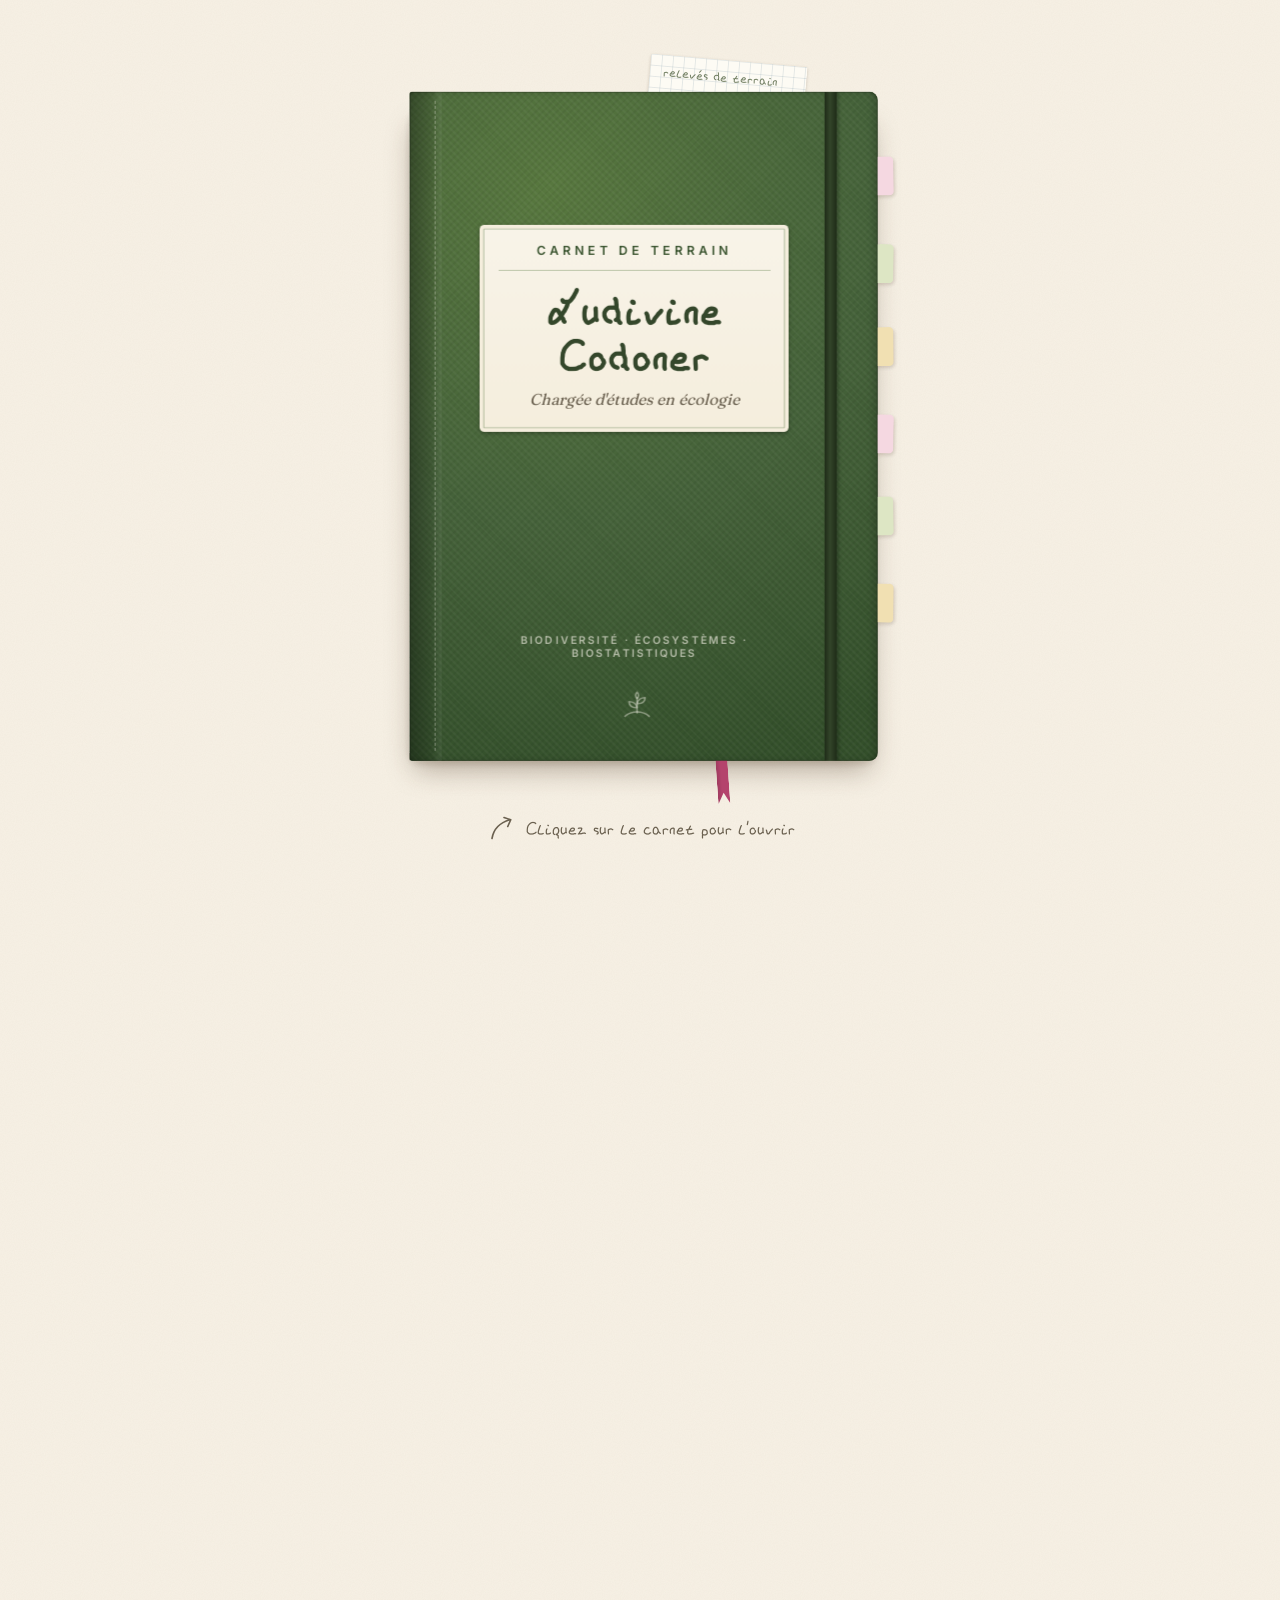
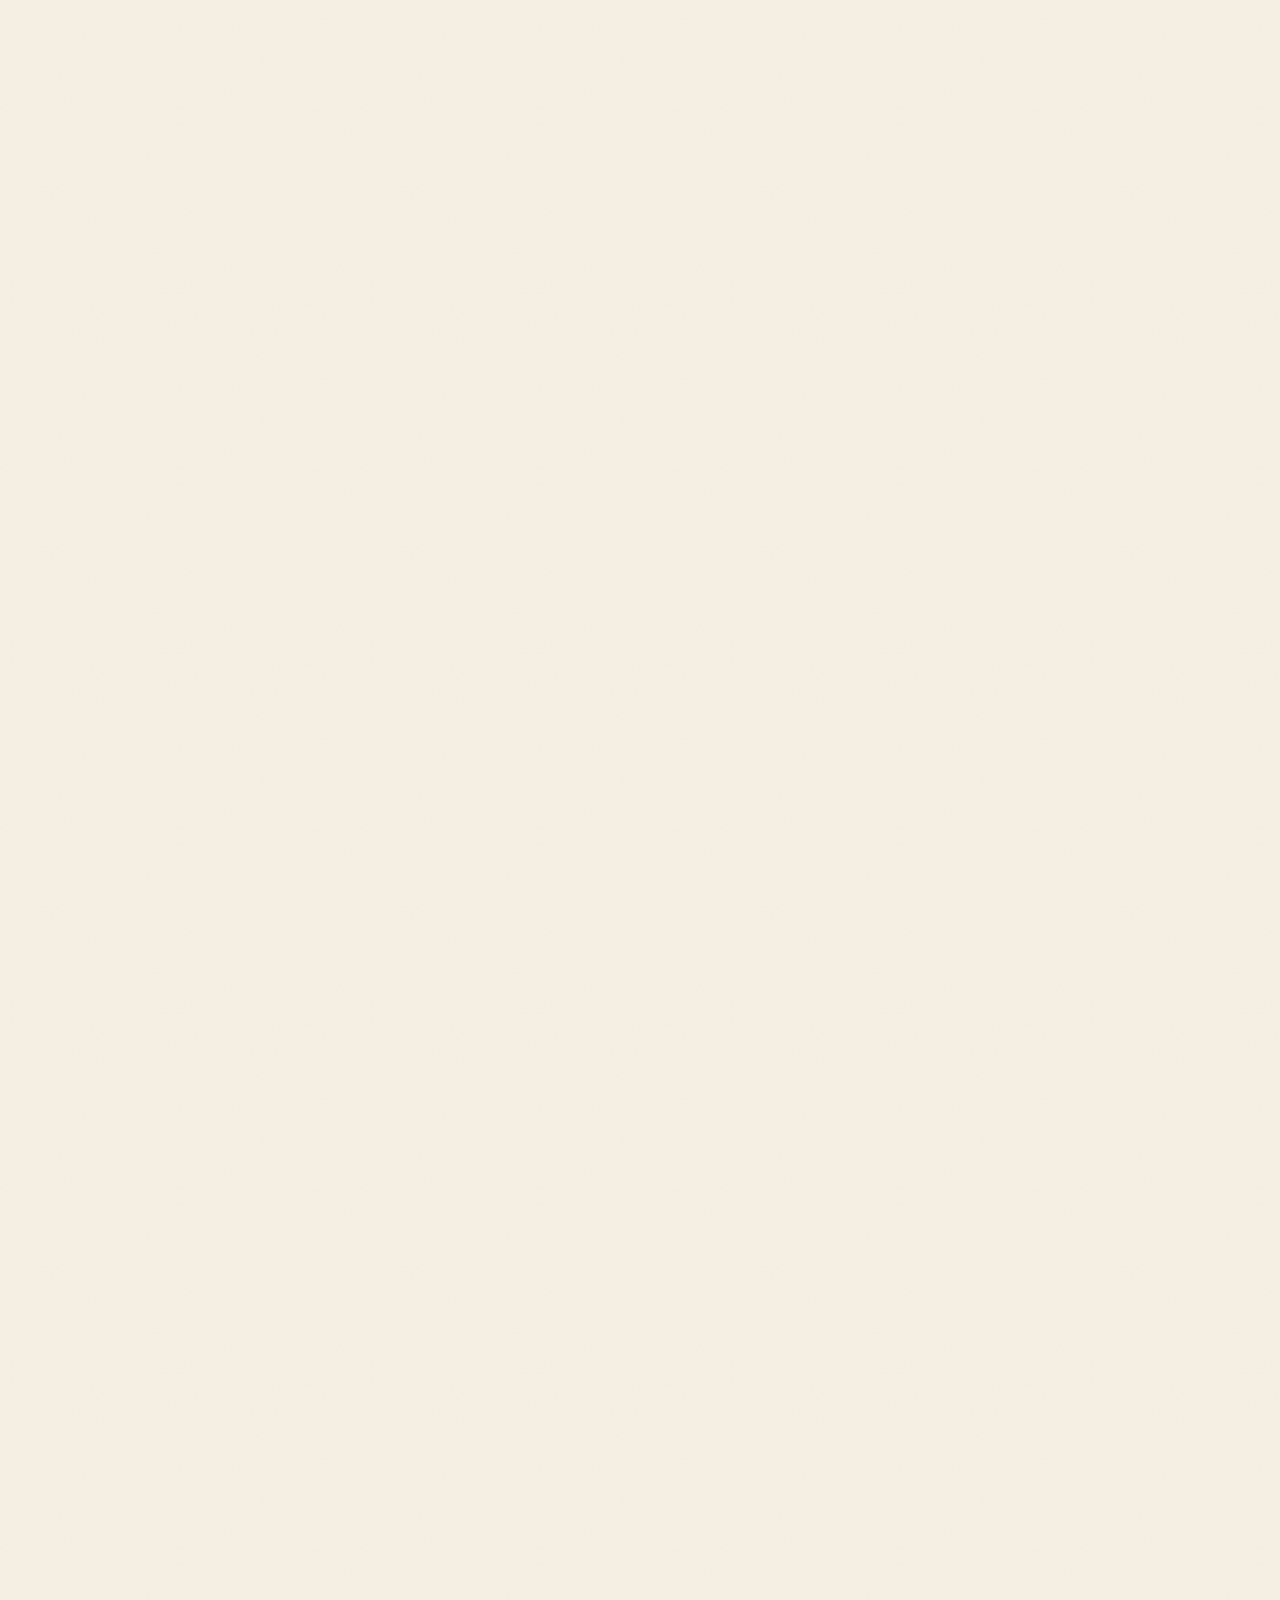
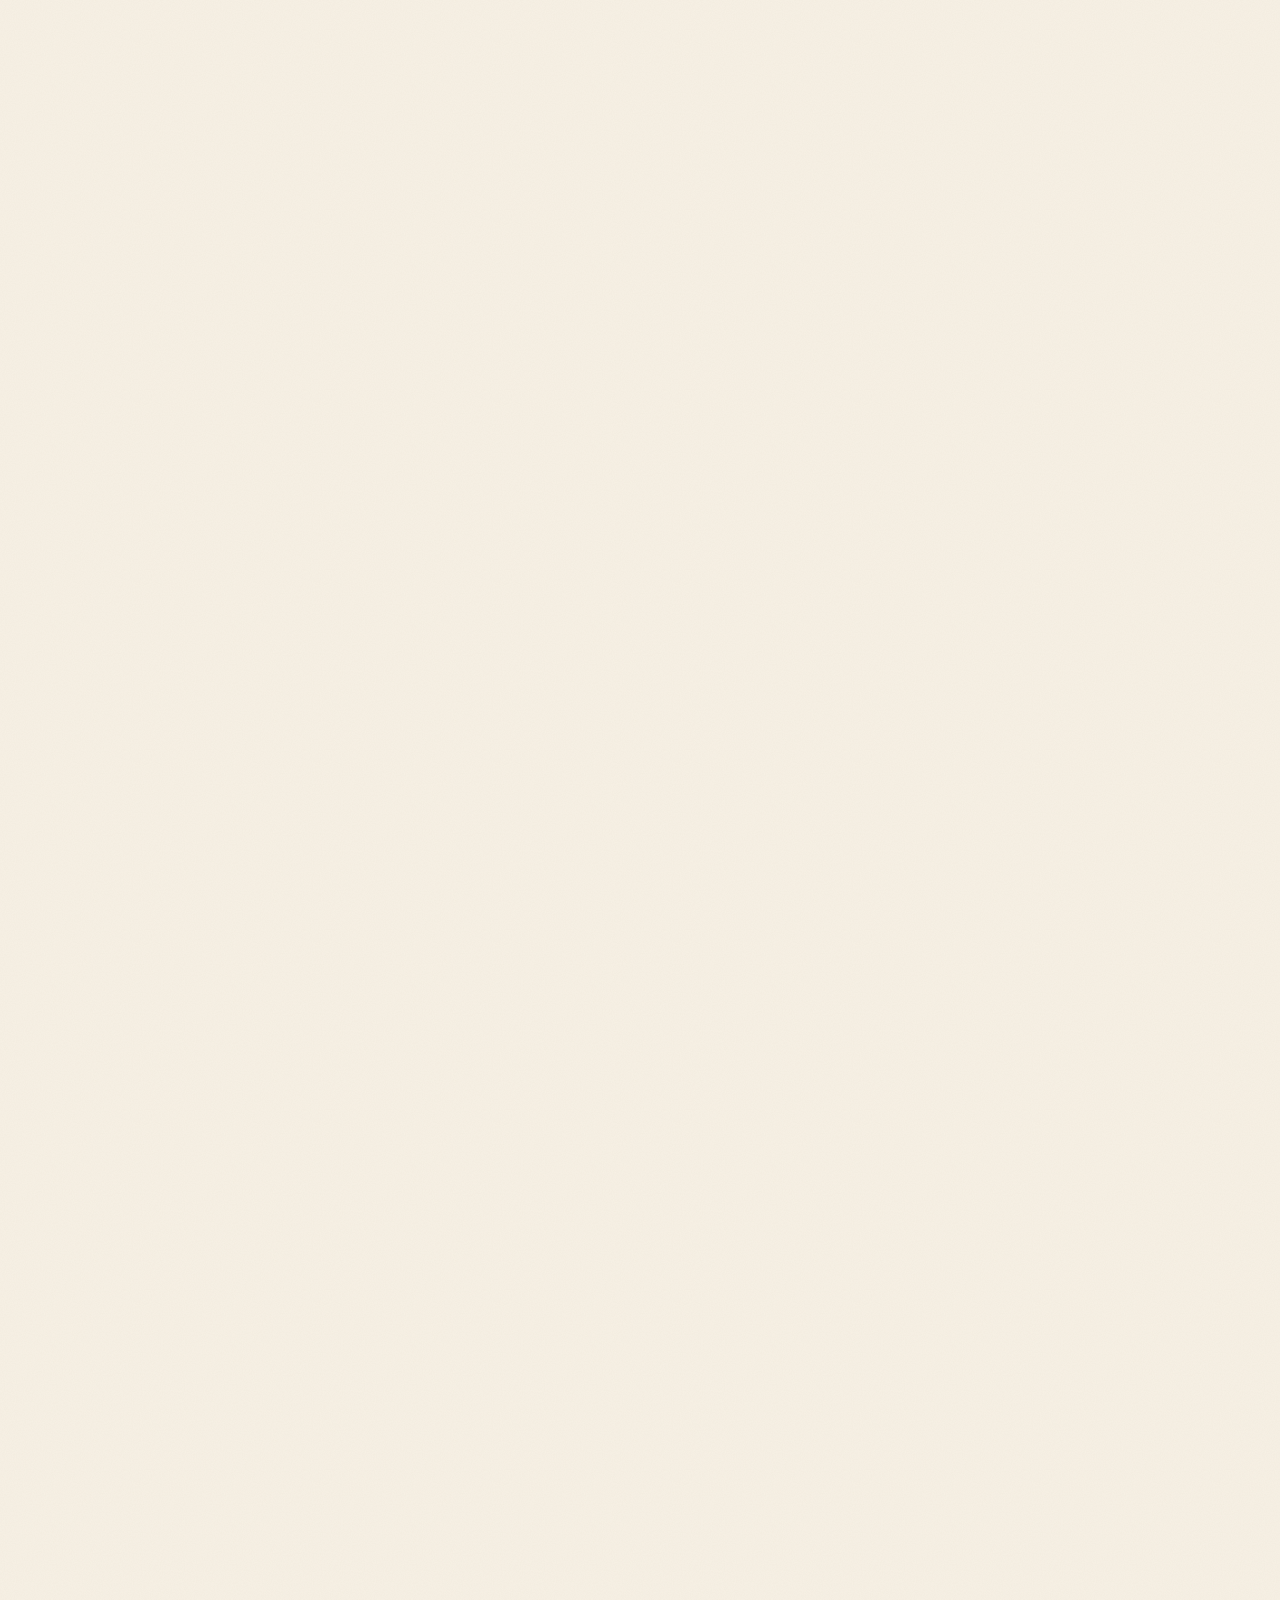
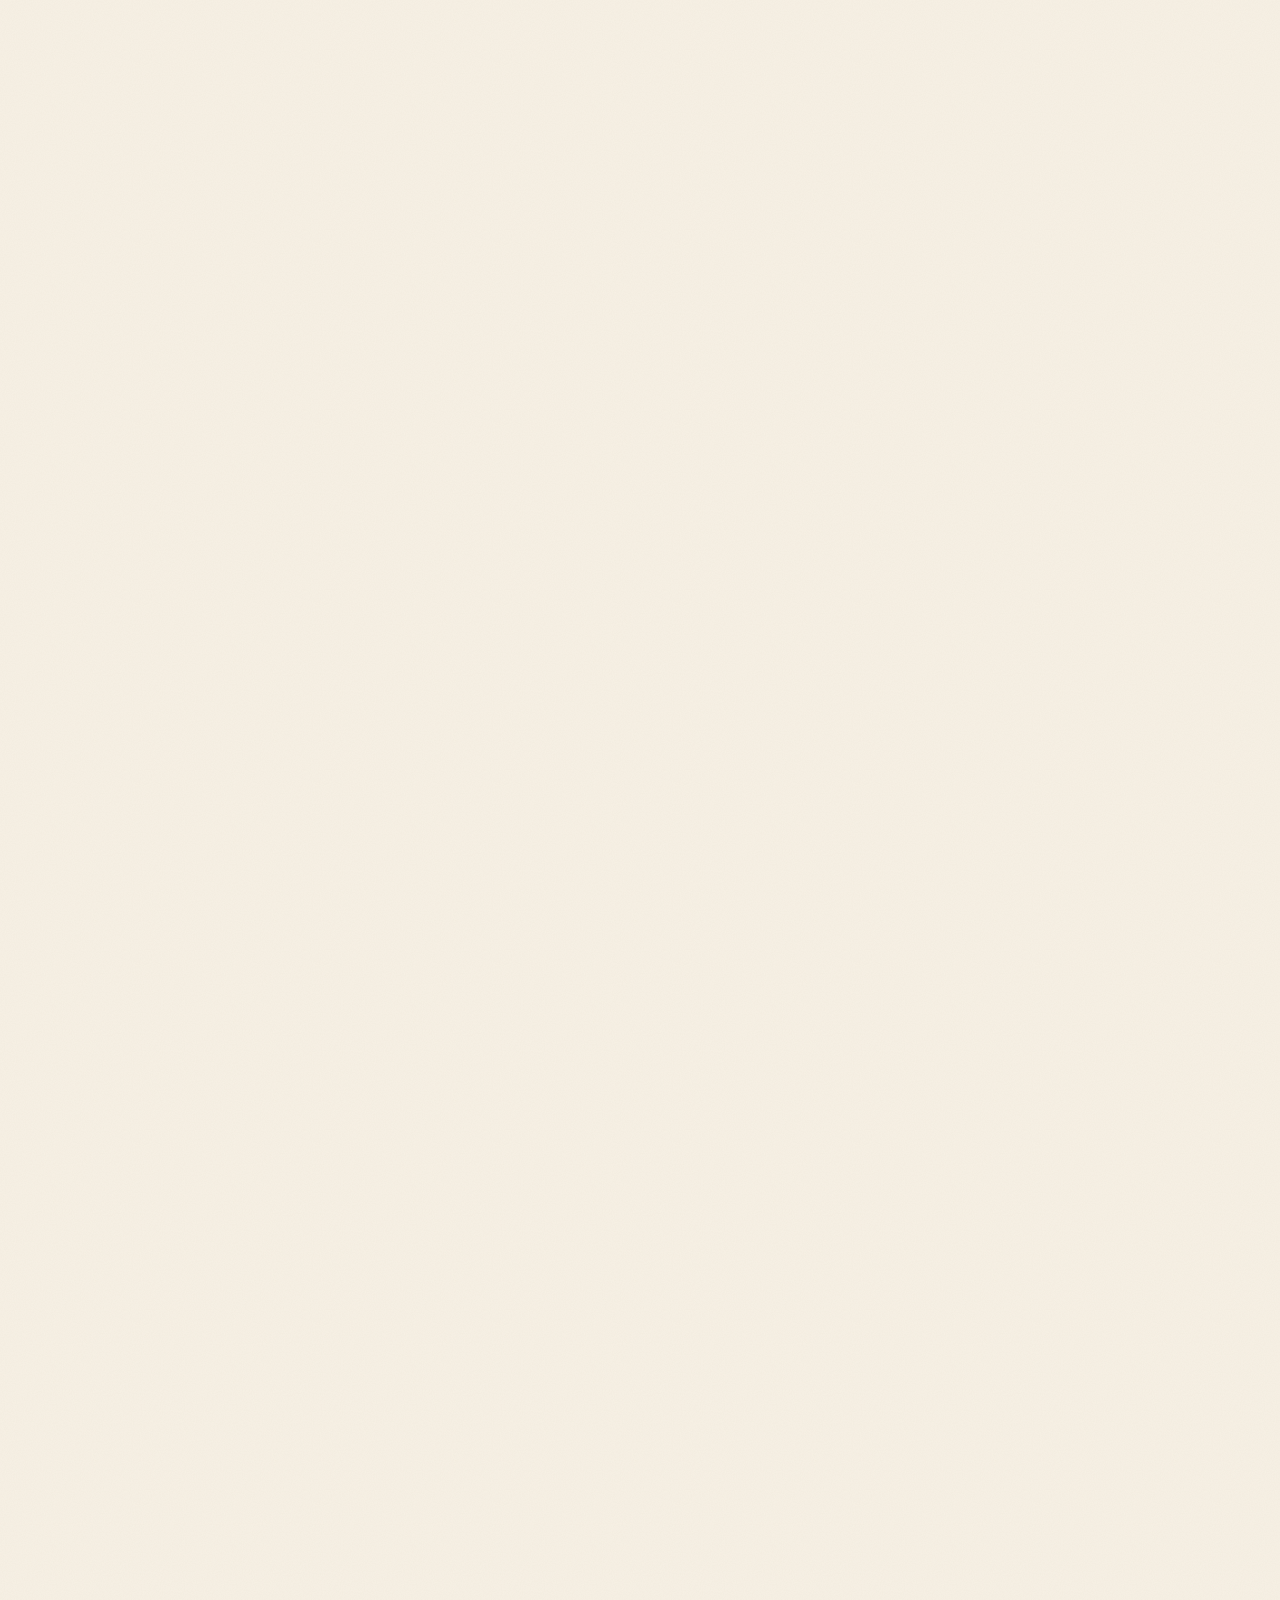
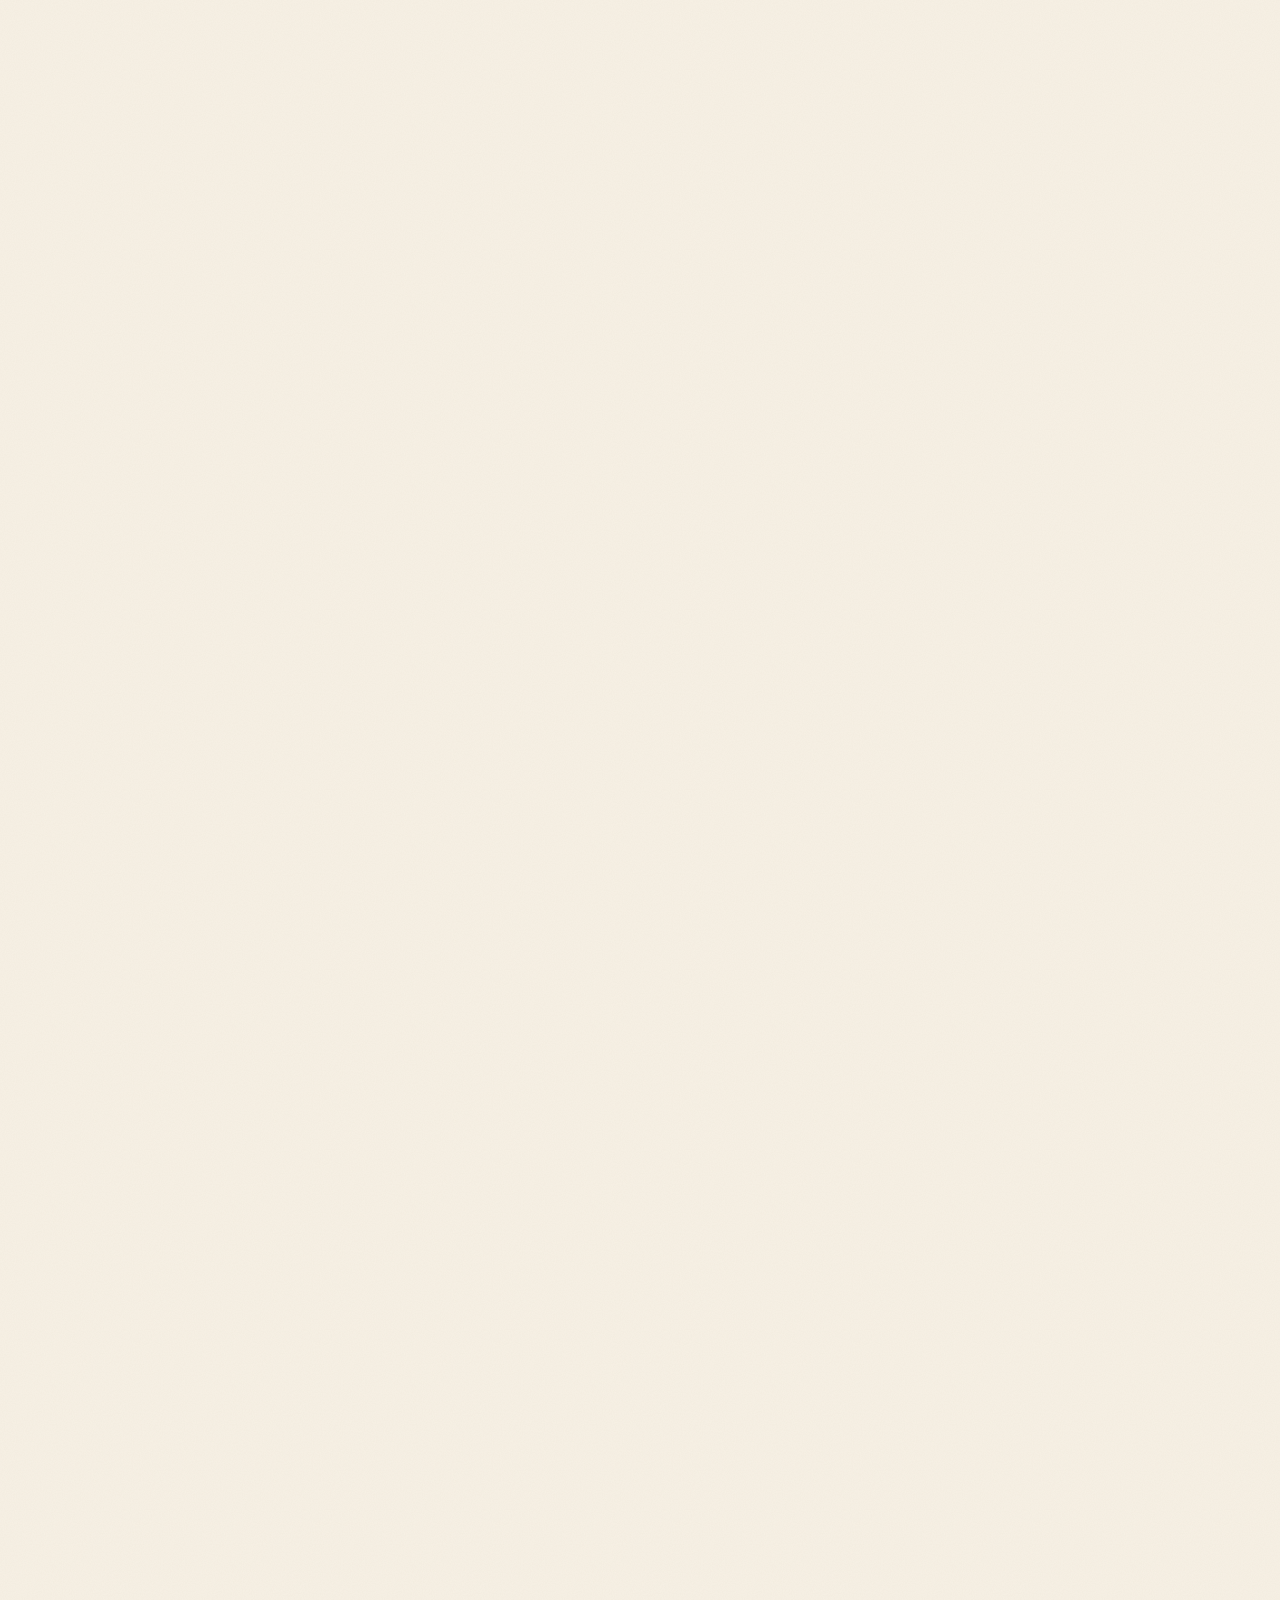
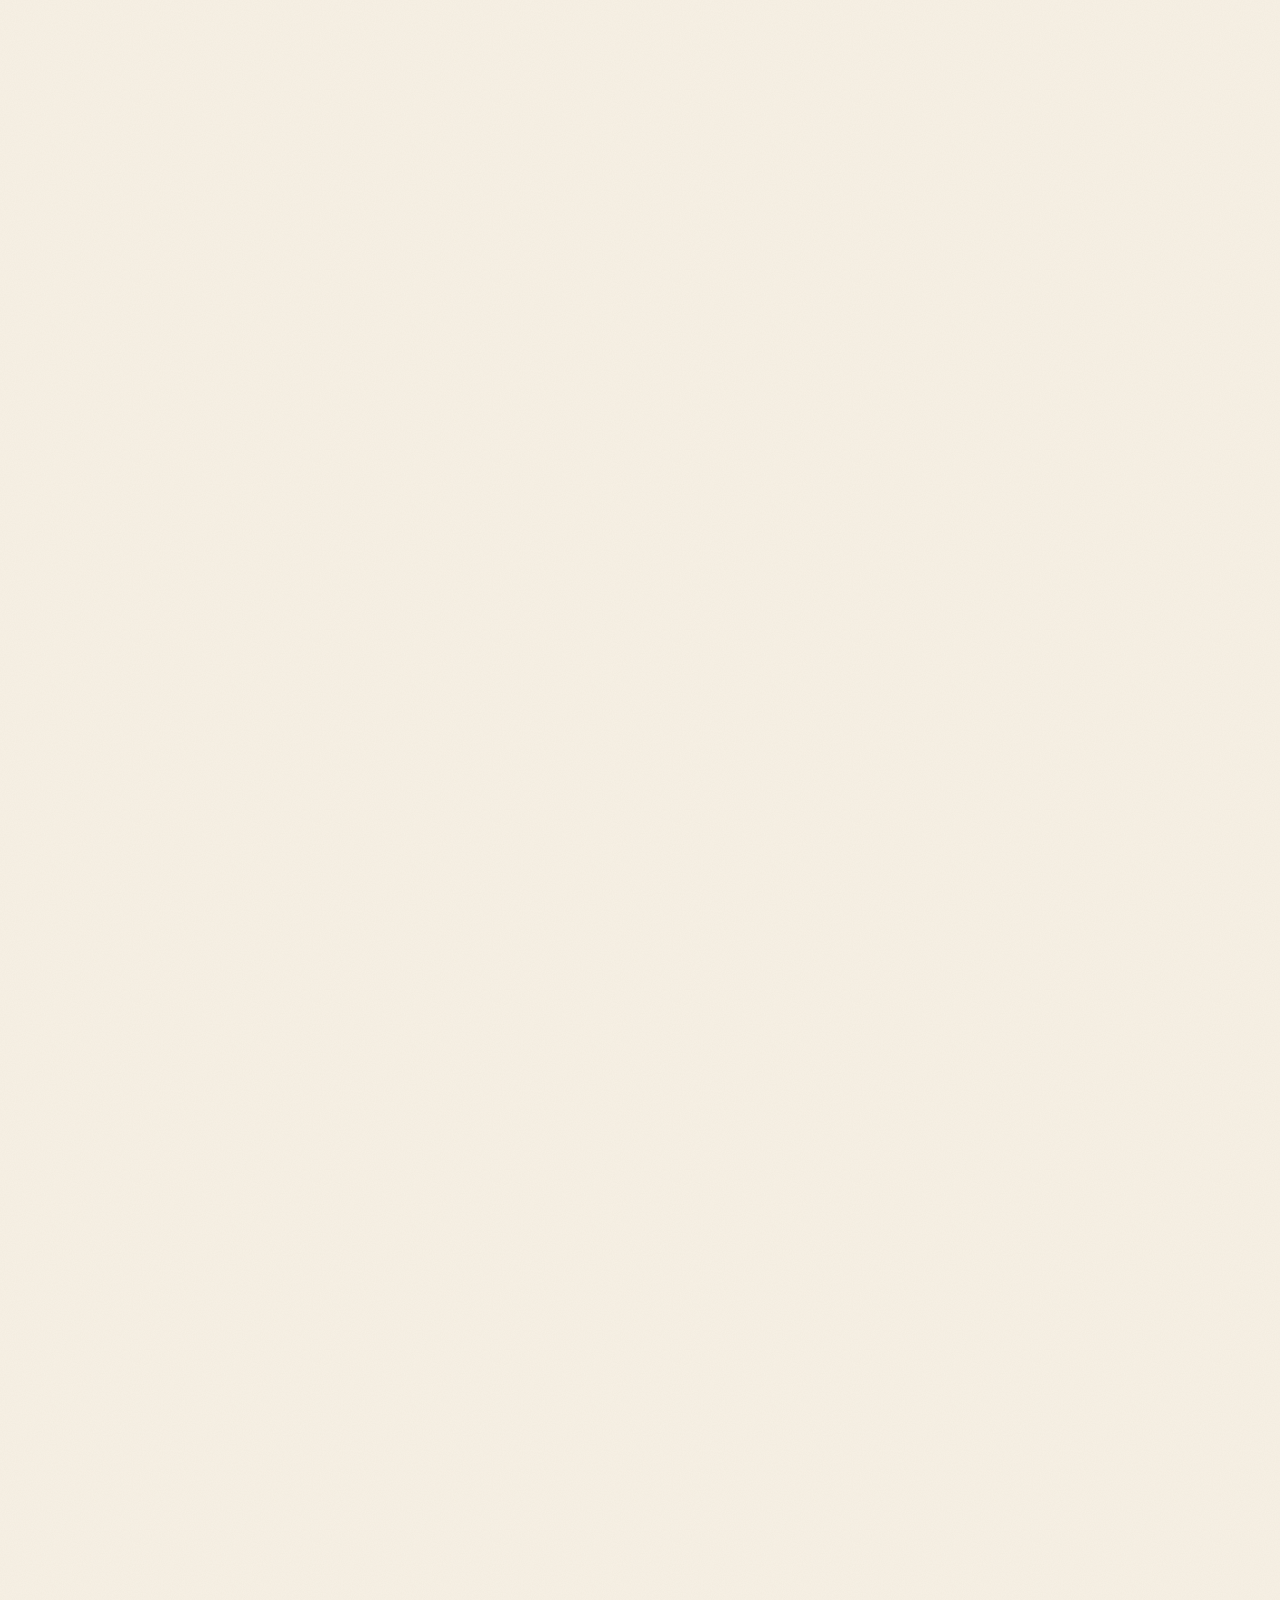
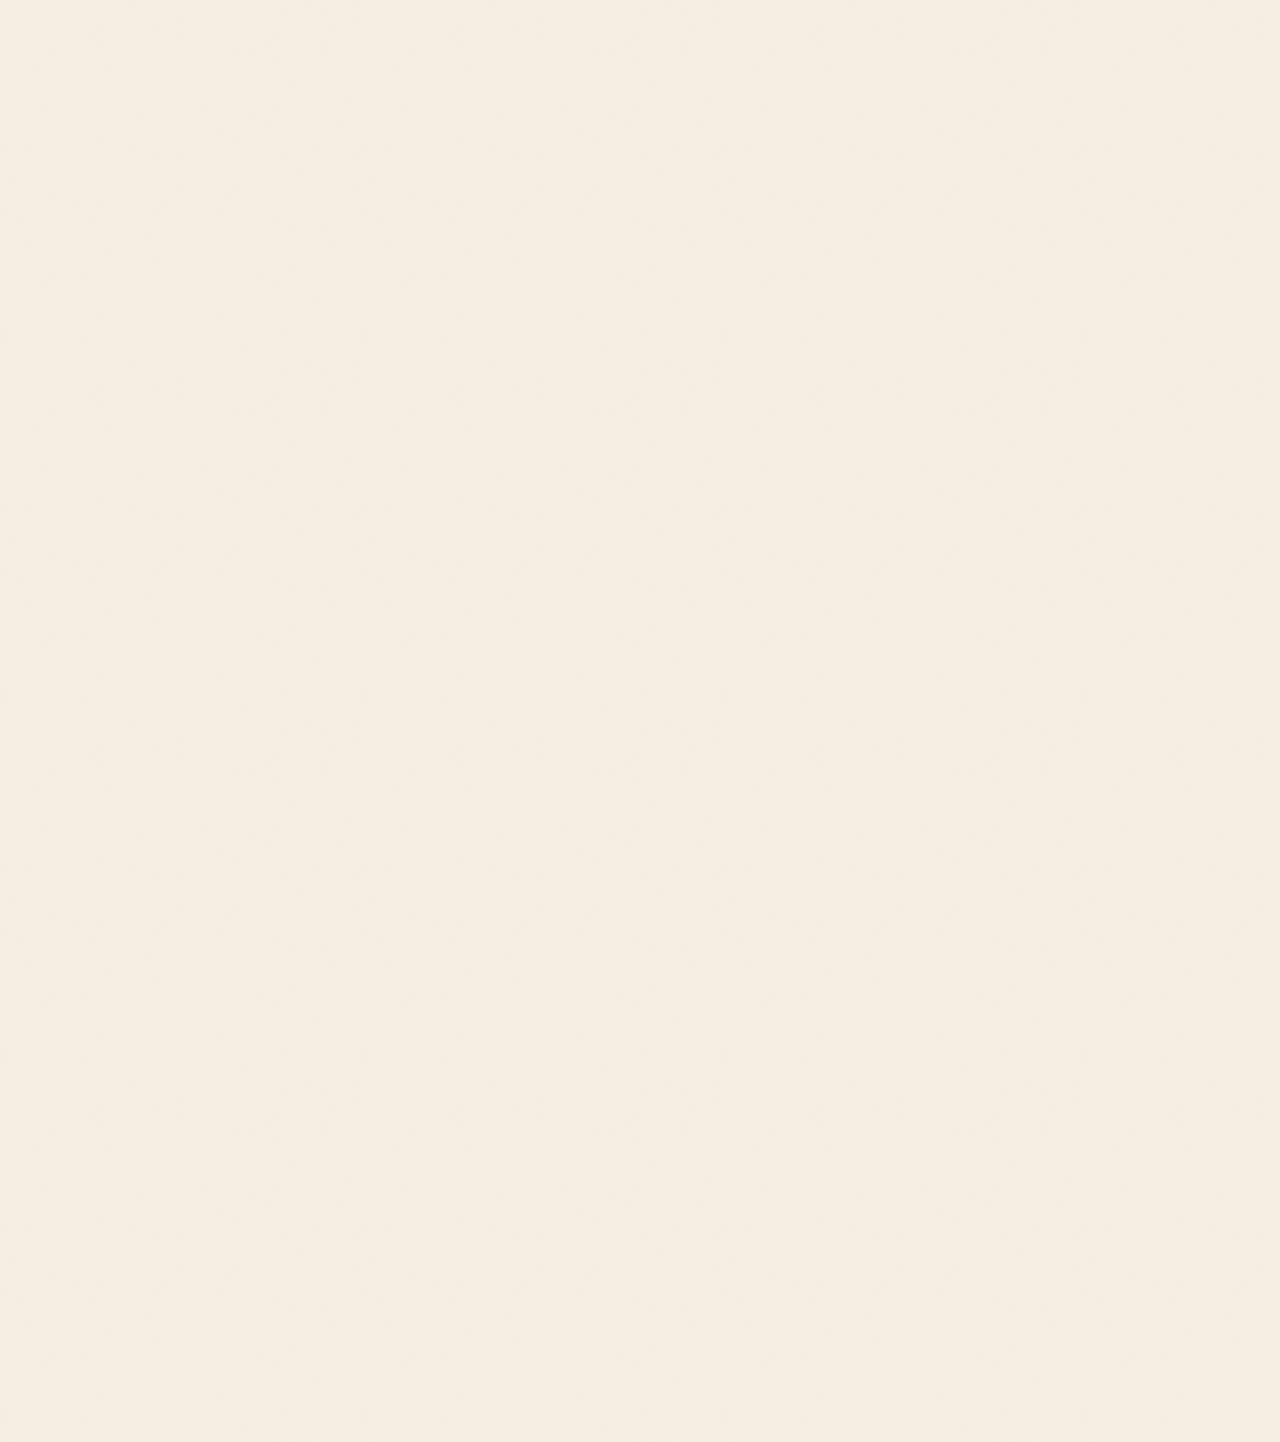
==== commit 250a090a: "Écriture de Ludivine, passions sur la double page, lecture simplifiée - Nouvelle police « Ludivine M" ====
--- a/index.html
+++ b/index.html
@@ -22,7 +22,8 @@
 
   <link rel="icon" href="assets/img/favicon.svg" type="image/svg+xml">
   <!-- Polices hébergées sur le site : aucune requête vers un service tiers -->
-  <link rel="preload" href="assets/fonts/caveat-latin.woff2" as="font" type="font/woff2" crossorigin>
+  <link rel="preload" href="assets/fonts/ludivine-manuscrite.woff2" as="font" type="font/woff2" crossorigin>
+  <link rel="preload" href="assets/fonts/ludivine-manuscrite-gras.woff2" as="font" type="font/woff2" crossorigin>
   <link rel="preload" href="assets/fonts/fraunces-latin.woff2" as="font" type="font/woff2" crossorigin>
   <link rel="preload" href="assets/fonts/inter-latin.woff2" as="font" type="font/woff2" crossorigin>
   <link rel="stylesheet" href="assets/css/style.css">
@@ -120,7 +121,6 @@
             <p class="page__date" data-today>Lille, Hauts-de-France</p>
             <p class="spread__label" data-write>Question scientifique :</p>
             <p class="spread__text" data-write>Comment comprendre ce qui nous entoure ?</p>
-            <svg class="spread__arrow" viewBox="0 0 120 40" aria-hidden="true"><path d="M4 30c26-20 64-26 104-12M96 8l13 10-15 7"/></svg>
           </div>
         </div>
       </div>
@@ -142,27 +142,24 @@
       <!-- Pages du carnet qui se remplissent pendant la lecture (résumé visuel, masqué aux lecteurs d'écran) -->
       <div class="leaf" data-page="1">
         <div class="leaf__face leaf__front page page--right page--journal" aria-hidden="true">
-          <p class="page__runner"><span>Carnet de terrain · L. Codoner</span><span>p. 1</span></p>
+          <p class="page__number">p. 1</p>
+          <p class="page__runner">Carnet de terrain · L. Codoner</p>
           <p class="page__title" data-write>Profil &amp; formation</p>
           <ol class="entries">
             <li class="entry entry--id" data-entry="profil">
               <span class="entry__line" data-write>Observatrice : Ludivine Codoner</span>
               <span class="entry__line entry__line--soft" data-write>Lille, Hauts-de-France</span>
             </li>
-            <li class="entry entry--id" data-entry="passions">
-              <span class="entry__line" data-write>Hors terrain : INPN, jeux,</span>
-              <span class="entry__line entry__line--soft" data-write>photo macro, écriture</span>
-            </li>
             <li class="entry" data-entry="master">
               <svg class="entry__doodle" viewBox="0 0 48 48"><use href="#icon-wave"/></svg>
               <span class="entry__date" data-write>2024 – 2026 · Bac+5</span>
-              <span class="entry__title" data-write>Master BEE, parcours FOGEM</span>
+              <span class="entry__title" data-write>Master BEE · FOGEM</span>
               <span class="entry__place" data-write>Université de Lille</span>
             </li>
             <li class="entry" data-entry="licence">
               <svg class="entry__doodle" viewBox="0 0 48 48"><use href="#icon-seedling"/></svg>
               <span class="entry__date" data-write>2021 – 2024 · Bac+3</span>
-              <span class="entry__title" data-write>Licence SV, parcours BOP</span>
+              <span class="entry__title" data-write>Licence SV · BOP</span>
               <span class="entry__place" data-write>Université de Lille</span>
             </li>
           </ol>
@@ -172,25 +169,26 @@
 
       <div class="leaf" data-page="2">
         <div class="leaf__face leaf__front page page--right page--journal" aria-hidden="true">
-          <p class="page__runner"><span>Carnet de terrain · L. Codoner</span><span>p. 2</span></p>
+          <p class="page__number">p. 2</p>
+          <p class="page__runner">Carnet de terrain · L. Codoner</p>
           <p class="page__title" data-write>Stages de recherche</p>
           <ol class="entries">
             <li class="entry" data-entry="m2">
               <svg class="entry__doodle" viewBox="0 0 48 48"><use href="#icon-dune"/></svg>
               <span class="entry__date" data-write>2026 · 6 mois</span>
               <span class="entry__title" data-write>Stage M2 : UMR BIOGECO</span>
-              <span class="entry__place" data-write>INRAE – Université de Bordeaux</span>
+              <span class="entry__place" data-write>INRAE, Bordeaux</span>
             </li>
             <li class="entry" data-entry="m1">
               <svg class="entry__doodle" viewBox="0 0 48 48"><use href="#icon-mussel"/></svg>
               <span class="entry__date" data-write>2025 · 2 mois</span>
-              <span class="entry__title" data-write>Stage M1 : LOG (UMR 8187)</span>
+              <span class="entry__title" data-write>Stage M1 : LOG</span>
               <span class="entry__place" data-write>Station marine de Wimereux</span>
             </li>
             <li class="entry" data-entry="l3">
               <svg class="entry__doodle" viewBox="0 0 48 48"><use href="#icon-flower"/></svg>
               <span class="entry__date" data-write>2024 · 2 mois</span>
-              <span class="entry__title" data-write>Stage L3 : EEP (UMR 8198)</span>
+              <span class="entry__title" data-write>Stage L3 : EEP</span>
               <span class="entry__place" data-write>Université de Lille</span>
             </li>
           </ol>
@@ -200,7 +198,8 @@
 
       <div class="leaf" data-page="3">
         <div class="leaf__face leaf__front page page--right page--journal" aria-hidden="true">
-          <p class="page__runner"><span>Carnet de terrain · L. Codoner</span><span>p. 3</span></p>
+          <p class="page__number">p. 3</p>
+          <p class="page__runner">Carnet de terrain · L. Codoner</p>
           <p class="page__title" data-write>Territoires &amp; engagement</p>
           <ol class="entries">
             <li class="entry" data-entry="armentieres">
@@ -213,7 +212,7 @@
               <svg class="entry__doodle" viewBox="0 0 48 48"><use href="#icon-sun"/></svg>
               <span class="entry__date" data-write>2022 – 2023 · 2 mois</span>
               <span class="entry__title" data-write>Animatrice écologie</span>
-              <span class="entry__place" data-write>Centre de loisirs d'Armentières</span>
+              <span class="entry__place" data-write>Centre de loisirs, Armentières</span>
             </li>
             <li class="entry entry--rose" data-entry="benevolat">
               <svg class="entry__doodle" viewBox="0 0 48 48"><use href="#icon-heart"/></svg>
@@ -228,26 +227,27 @@
 
       <div class="leaf" data-page="4">
         <div class="leaf__face leaf__front page page--right page--journal" aria-hidden="true">
-          <p class="page__runner"><span>Carnet de terrain · L. Codoner</span><span>p. 4</span></p>
+          <p class="page__number">p. 4</p>
+          <p class="page__runner">Carnet de terrain · L. Codoner</p>
           <p class="page__title" data-write>Compétences &amp; contact</p>
           <ol class="entries">
             <li class="entry" data-entry="competences">
               <svg class="entry__doodle" viewBox="0 0 48 48"><use href="#icon-chart"/></svg>
               <span class="entry__date" data-write>Outils</span>
-              <span class="entry__title" data-write>R, RStudio, Positron, QGIS</span>
-              <span class="entry__place" data-write>Espagnol B1 · anglais B1</span>
+              <span class="entry__title" data-write>R · RStudio · Positron</span>
+              <span class="entry__place" data-write>QGIS · espagnol et anglais B1</span>
             </li>
             <li class="entry" data-entry="livre">
               <svg class="entry__doodle" viewBox="0 0 48 48"><use href="#icon-book"/></svg>
               <span class="entry__date" data-write>En cours</span>
-              <span class="entry__title" data-write>Un livre de statistiques</span>
+              <span class="entry__title" data-write>Livre de statistiques</span>
               <span class="entry__place" data-write>appliquées, avec le code R</span>
             </li>
             <li class="entry entry--conclusion" data-entry="contact">
               <svg class="entry__doodle" viewBox="0 0 48 48"><use href="#icon-letter"/></svg>
               <span class="entry__date" data-write>Conclusion</span>
-              <span class="entry__title" data-write>Hypothèse à vérifier ensemble !</span>
-              <span class="entry__place" data-write>ludivine.codoner.pro@gmail.com</span>
+              <span class="entry__title" data-write>À vérifier ensemble !</span>
+              <span class="entry__place entry__place--mail" data-write>ludivine.codoner.pro@gmail.com</span>
             </li>
           </ol>
         </div>
@@ -256,25 +256,28 @@
 
     </div>
 
-    <!-- Autocollants des passions, collés sur la double page à l'ouverture -->
-    <ul class="stickers" aria-hidden="true">
-      <li class="sticker sticker--inpn">
-        <svg viewBox="0 0 120 120"><use href="#doodle-inpn" filter="url(#sticker-cut)"/></svg>
-        <span class="sticker__cap">Bénévole INPN<small>inventaire des espèces</small></span>
-      </li>
-      <li class="sticker sticker--jeux">
-        <svg viewBox="0 0 120 120"><use href="#doodle-jeux" filter="url(#sticker-cut)"/></svg>
-        <span class="sticker__cap">Jeux de société<small>création d'un jeu pour sensibiliser</small></span>
-      </li>
-      <li class="sticker sticker--macro">
-        <svg viewBox="0 0 120 120"><use href="#doodle-macro" filter="url(#sticker-cut)"/></svg>
-        <span class="sticker__cap">Photo macro<small>faune et pollinisateurs</small></span>
-      </li>
-      <li class="sticker sticker--ecriture">
-        <svg viewBox="0 0 120 120"><use href="#doodle-ecriture" filter="url(#sticker-cut)"/></svg>
-        <span class="sticker__cap">Écriture<small>participation à un concours de nouvelles</small></span>
-      </li>
-    </ul>
+    <!-- Passions : autocollants et phrases écrites sur la double page à l'ouverture -->
+    <section class="stickers" aria-labelledby="titre-passions">
+      <h2 class="sr-only" id="titre-passions">En dehors du terrain</h2>
+      <ul class="stickers__list">
+        <li class="sticker sticker--inpn">
+          <svg viewBox="0 0 120 120" aria-hidden="true"><use href="#doodle-inpn" filter="url(#sticker-cut)"/></svg>
+          <p class="sticker__text" data-write><strong>Bénévole à l'INPN</strong> Inventaire National du Patrimoine Naturel : je participe à l'inventaire des espèces.</p>
+        </li>
+        <li class="sticker sticker--jeux">
+          <svg viewBox="0 0 120 120" aria-hidden="true"><use href="#doodle-jeux" filter="url(#sticker-cut)"/></svg>
+          <p class="sticker__text" data-write><strong>Jeux de société</strong> Création en cours d'un jeu de société sur l'écologie, pour sensibiliser tout en jouant.</p>
+        </li>
+        <li class="sticker sticker--macro">
+          <svg viewBox="0 0 120 120" aria-hidden="true"><use href="#doodle-macro" filter="url(#sticker-cut)"/></svg>
+          <p class="sticker__text" data-write><strong>Photographie macro</strong> La faune et les pollinisateurs.</p>
+        </li>
+        <li class="sticker sticker--ecriture">
+          <svg viewBox="0 0 120 120" aria-hidden="true"><use href="#doodle-ecriture" filter="url(#sticker-cut)"/></svg>
+          <p class="sticker__text" data-write><strong>Écriture de nouvelles</strong> Participation au concours de nouvelles étudiant organisé par le Crous, sur le thème « Fierté ».</p>
+        </li>
+      </ul>
+    </section>
 
     <p class="intro__hint intro__hint--open" aria-hidden="true">
       <svg viewBox="0 0 40 40"><path d="M8 34c2-12 10-21 24-25M24 6l9 3-4 9"/></svg>
@@ -345,39 +348,6 @@
           </ul>
         </div>
       </article>
-
-      <article class="step" data-step="passions" data-page="1">
-        <div class="step__text reveal">
-          <h3 class="step__title">En dehors du terrain</h3>
-          <ul class="passions">
-            <li>
-              <svg class="passions__icon" viewBox="0 0 120 120" aria-hidden="true"><use href="#doodle-inpn"/></svg>
-              <span><strong>Bénévole à l'INPN</strong>Inventaire National du Patrimoine Naturel : je participe à l'inventaire des espèces</span>
-            </li>
-            <li>
-              <svg class="passions__icon" viewBox="0 0 120 120" aria-hidden="true"><use href="#doodle-jeux"/></svg>
-              <span><strong>Jeux de société</strong>Création en cours d'un jeu de société sur l'écologie, pour sensibiliser tout en jouant</span>
-            </li>
-            <li>
-              <svg class="passions__icon" viewBox="0 0 120 120" aria-hidden="true"><use href="#doodle-macro"/></svg>
-              <span><strong>Photographie macro</strong>La faune et les pollinisateurs</span>
-            </li>
-            <li>
-              <svg class="passions__icon" viewBox="0 0 120 120" aria-hidden="true"><use href="#doodle-ecriture"/></svg>
-              <span><strong>Écriture de nouvelles</strong>Participation au concours de nouvelles étudiant organisé par le Crous, sur le thème « Fierté »</span>
-            </li>
-          </ul>
-        </div>
-
-        <div class="album album--stickers" aria-hidden="true">
-          <ul class="album__stickers">
-            <li class="sticker"><svg viewBox="0 0 120 120"><use href="#doodle-inpn" filter="url(#sticker-cut)"/></svg><span class="sticker__cap">Bénévole INPN<small>inventaire des espèces</small></span></li>
-            <li class="sticker"><svg viewBox="0 0 120 120"><use href="#doodle-jeux" filter="url(#sticker-cut)"/></svg><span class="sticker__cap">Jeux de société<small>création d'un jeu pour sensibiliser</small></span></li>
-            <li class="sticker"><svg viewBox="0 0 120 120"><use href="#doodle-macro" filter="url(#sticker-cut)"/></svg><span class="sticker__cap">Photo macro<small>faune et pollinisateurs</small></span></li>
-            <li class="sticker"><svg viewBox="0 0 120 120"><use href="#doodle-ecriture" filter="url(#sticker-cut)"/></svg><span class="sticker__cap">Écriture<small>concours de nouvelles du Crous</small></span></li>
-          </ul>
-        </div>
-      </article>
     </section>
 
     <!-- ============ FORMATION ============ -->
@@ -392,14 +362,9 @@
               Biologie des Organismes et des Populations (BOP).
             </p>
           </header>
-          <p class="step__meta"><span class="step__kicker">2024 – 2026</span><span>Bac+5</span></p>
+          <p class="step__meta"><svg class="step__icon" viewBox="0 0 48 48" aria-hidden="true"><use href="#icon-wave"/></svg><span class="step__kicker">2024 – 2026</span><span>Bac+5</span></p>
           <h3 class="step__title">Master Biodiversité, Écologie, Évolution (BEE)</h3>
           <p class="step__sub">Parcours Fonctionnement et Gestion des Écosystèmes Marins (FOGEM)</p>
-          <p class="step__org"><svg viewBox="0 0 24 24" aria-hidden="true"><path d="M4 20h16M6 20V9l6-4 6 4v11M10 20v-5h4v5"/></svg><span>Université de Lille</span></p>
-          <ol class="steps">
-            <li>Master 1 BEE</li>
-            <li>Master 2 FOGEM</li>
-          </ol>
           <p>
             Une formation consacrée au fonctionnement des écosystèmes marins et côtiers et
             à leur gestion, de l'écologie des communautés aux outils d'analyse et de suivi
@@ -411,33 +376,13 @@
             <a href="#exp-m2">Stage de M2 : diversité des communautés dunaires →</a>
           </div>
         </div>
-
-        <div class="album album--object" aria-hidden="true">
-          <div class="specimen">
-            <svg class="specimen__doodle" viewBox="0 0 48 48"><use href="#icon-wave"/></svg>
-            <p class="specimen__head">Université de Lille</p>
-            <dl class="specimen__fields">
-              <div><dt>Diplôme</dt><dd>Master BEE</dd></div>
-              <div><dt>Parcours</dt><dd>FOGEM</dd></div>
-              <div><dt>Période</dt><dd>2024 – 2026</dd></div>
-              <div><dt>Niveau</dt><dd>Bac+5</dd></div>
-            </dl>
-            <p class="specimen__foot">Écosystèmes marins &amp; côtiers</p>
-          </div>
-        </div>
       </article>
 
       <article class="step" data-step="licence" data-page="1">
         <div class="step__text reveal">
-          <p class="step__meta"><span class="step__kicker">2021 – 2024</span><span>Bac+3</span></p>
+          <p class="step__meta"><svg class="step__icon" viewBox="0 0 48 48" aria-hidden="true"><use href="#icon-seedling"/></svg><span class="step__kicker">2021 – 2024</span><span>Bac+3</span></p>
           <h3 class="step__title">Licence Sciences de la Vie (SV)</h3>
           <p class="step__sub">Parcours Biologie des Organismes et des Populations (BOP)</p>
-          <p class="step__org"><svg viewBox="0 0 24 24" aria-hidden="true"><path d="M4 20h16M6 20V9l6-4 6 4v11M10 20v-5h4v5"/></svg><span>Université de Lille</span></p>
-          <ol class="steps">
-            <li>Portail Sciences de la Vie, de la Terre et de l'Environnement (SVTE)</li>
-            <li>Sciences de la Vie (SV)</li>
-            <li>Biologie des Organismes et des Populations (BOP)</li>
-          </ol>
           <p>
             Des bases solides en biologie des organismes, écologie et évolution, avec une
             orientation vers l'étude des populations et de leurs interactions avec le milieu.
@@ -446,20 +391,6 @@
             <p class="step__links-label">Stages associés</p>
             <a href="#exp-armentieres">Stages de L2/L3 : inventaires et Atlas de la Biodiversité Communale →</a>
             <a href="#exp-l3">Stage de L3 : pollinisation de <em>Silene dioica</em> →</a>
-          </div>
-        </div>
-
-        <div class="album album--object" aria-hidden="true">
-          <div class="specimen specimen--alt">
-            <svg class="specimen__doodle" viewBox="0 0 48 48"><use href="#icon-seedling"/></svg>
-            <p class="specimen__head">Université de Lille</p>
-            <dl class="specimen__fields">
-              <div><dt>Diplôme</dt><dd>Licence SV</dd></div>
-              <div><dt>Parcours</dt><dd>BOP</dd></div>
-              <div><dt>Période</dt><dd>2021 – 2024</dd></div>
-              <div><dt>Niveau</dt><dd>Bac+3</dd></div>
-            </dl>
-            <p class="specimen__foot">Organismes &amp; populations</p>
           </div>
         </div>
       </article>
@@ -478,7 +409,7 @@
               collectivité, du jeune public et <strong>un engagement bénévole à l'étranger</strong>.
             </p>
           </header>
-          <p class="step__meta"><span class="step__kicker">Master 2 · 2026</span><span>6 mois</span></p>
+          <p class="step__meta"><svg class="step__icon" viewBox="0 0 48 48" aria-hidden="true"><use href="#icon-dune"/></svg><span class="step__kicker">Master 2 · 2026</span><span>6 mois</span></p>
           <h3 class="step__title">Corrélation entre diversité spécifique et diversité génétique des communautés végétales dunaires</h3>
           <p class="step__org"><svg viewBox="0 0 24 24" aria-hidden="true"><path d="M4 20h16M6 20V9l6-4 6 4v11M10 20v-5h4v5"/></svg><span>UMR BIOGECO · INRAE – Université de Bordeaux</span></p>
           <p>
@@ -547,7 +478,7 @@
 
       <article class="step" id="exp-m1" data-step="m1" data-page="2">
         <div class="step__text reveal">
-          <p class="step__meta"><span class="step__kicker">Master 1 · 2025</span><span>2 mois</span></p>
+          <p class="step__meta"><svg class="step__icon" viewBox="0 0 48 48" aria-hidden="true"><use href="#icon-mussel"/></svg><span class="step__kicker">Master 1 · 2025</span><span>2 mois</span></p>
           <h3 class="step__title">Comportement d'agrégation de la moule commune (<em>Mytilus edulis</em>) en période de reproduction</h3>
           <p class="step__org"><svg viewBox="0 0 24 24" aria-hidden="true"><path d="M4 20h16M6 20V9l6-4 6 4v11M10 20v-5h4v5"/></svg><span>Laboratoire d'Océanologie et de Géosciences (LOG, UMR 8187) · Station Marine de Wimereux</span></p>
           <p>
@@ -617,7 +548,7 @@
 
       <article class="step" id="exp-l3" data-step="l3" data-page="2">
         <div class="step__text reveal">
-          <p class="step__meta"><span class="step__kicker">Licence 3 · 2024</span><span>2 mois</span></p>
+          <p class="step__meta"><svg class="step__icon" viewBox="0 0 48 48" aria-hidden="true"><use href="#icon-flower"/></svg><span class="step__kicker">Licence 3 · 2024</span><span>2 mois</span></p>
           <h3 class="step__title">Dimorphisme sexuel et taux de visite des pollinisateurs chez <em>Silene dioica</em></h3>
           <p class="step__org"><svg viewBox="0 0 24 24" aria-hidden="true"><path d="M4 20h16M6 20V9l6-4 6 4v11M10 20v-5h4v5"/></svg><span>Laboratoire Écologie, Évolution et Paléontologie (EEP, UMR 8198 CNRS) · Université de Lille</span></p>
           <p>
@@ -724,7 +655,7 @@
             <p class="eyebrow">Expériences · Territoires &amp; engagement</p>
             <h2 id="titre-engagement">Au service des territoires et du public</h2>
           </header>
-          <p class="step__meta"><span class="step__kicker">Licence 2 / 3 · 2023 – 2024</span><span>2 stages d'un mois</span></p>
+          <p class="step__meta"><svg class="step__icon" viewBox="0 0 48 48" aria-hidden="true"><use href="#icon-butterfly"/></svg><span class="step__kicker">Licence 2 / 3 · 2023 – 2024</span><span>2 stages d'un mois</span></p>
           <h3 class="step__title">Service Nature en Ville</h3>
           <p class="step__org"><svg viewBox="0 0 24 24" aria-hidden="true"><path d="M4 20h16M6 20V9l6-4 6 4v11M10 20v-5h4v5"/></svg><span>Ville d'Armentières</span></p>
           <ul class="step__list">
@@ -810,7 +741,7 @@
 
       <article class="step" data-step="animatrice" data-page="3">
         <div class="step__text reveal">
-          <p class="step__meta"><span class="step__kicker">2022 – 2023</span><span>2 mois</span></p>
+          <p class="step__meta"><svg class="step__icon" viewBox="0 0 48 48" aria-hidden="true"><use href="#icon-sun"/></svg><span class="step__kicker">2022 – 2023</span><span>2 mois</span></p>
           <h3 class="step__title">Animatrice écologie et environnement</h3>
           <p class="step__org"><svg viewBox="0 0 24 24" aria-hidden="true"><path d="M4 20h16M6 20V9l6-4 6 4v11M10 20v-5h4v5"/></svg><span>Centre de loisirs d'Armentières</span></p>
           <ul class="step__list">
@@ -818,25 +749,11 @@
             <li>Création de supports pédagogiques</li>
           </ul>
         </div>
-
-        <div class="album album--object" aria-hidden="true">
-          <div class="specimen specimen--sun">
-            <svg class="specimen__doodle" viewBox="0 0 48 48"><use href="#icon-sun"/></svg>
-            <p class="specimen__head">Centre de loisirs</p>
-            <dl class="specimen__fields">
-              <div><dt>Mission</dt><dd>Animatrice</dd></div>
-              <div><dt>Lieu</dt><dd>Armentières</dd></div>
-              <div><dt>Période</dt><dd>2022 – 2023</dd></div>
-              <div><dt>Public</dt><dd>Enfants</dd></div>
-            </dl>
-            <p class="specimen__foot">Sensibilisation à l'environnement</p>
-          </div>
-        </div>
       </article>
 
       <article class="step accent-rose" id="exp-benevolat" data-step="benevolat" data-page="3">
         <div class="step__text reveal">
-          <p class="step__meta"><span class="step__kicker">Bénévolat international · 2026</span><span>Du 1<sup>er</sup> au 16 septembre</span></p>
+          <p class="step__meta"><svg class="step__icon" viewBox="0 0 48 48" aria-hidden="true"><use href="#icon-heart"/></svg><span class="step__kicker">Bénévolat international · 2026</span><span>Du 1<sup>er</sup> au 16 septembre</span></p>
           <h3 class="step__title">Chantier « Green Beats »</h3>
           <p class="step__org"><svg viewBox="0 0 24 24" aria-hidden="true"><path d="M12 21s-6.5-5.6-6.5-11a6.5 6.5 0 0 1 13 0c0 5.4-6.5 11-6.5 11Z"/><circle cx="12" cy="10" r="2.3"/></svg><span>Penàguila, province d'Alicante (Espagne)</span></p>
           <p class="step__org"><svg viewBox="0 0 24 24" aria-hidden="true"><path d="M4 20h16M6 20V9l6-4 6 4v11M10 20v-5h4v5"/></svg><span>Corps européen de solidarité · Solidarités Jeunesses</span></p>
@@ -1006,7 +923,7 @@
 
       <article class="step" data-step="livre" data-page="4">
         <div class="step__text reveal">
-          <p class="step__meta"><span class="step__kicker">Projet en cours</span></p>
+          <p class="step__meta"><svg class="step__icon" viewBox="0 0 48 48" aria-hidden="true"><use href="#icon-book"/></svg><span class="step__kicker">Projet en cours</span></p>
           <h3 class="step__title">J'écris un livre de statistiques appliquées</h3>
           <p>
             Un guide pratique pour choisir la bonne méthode statistique selon la situation
@@ -1070,20 +987,6 @@
               </p>
             </li>
           </ul>
-        </div>
-
-        <div class="album album--object" aria-hidden="true">
-          <div class="postcard">
-            <div class="postcard__message">
-              <p>Au plaisir d'échanger sur vos projets de terrain et d'analyse de données !</p>
-              <p class="postcard__sign">Ludivine</p>
-            </div>
-            <div class="postcard__address">
-              <span class="postcard__stamp"><svg viewBox="0 0 48 48"><use href="#icon-flower"/></svg></span>
-              <span class="postcard__postmark">Lille · 59</span>
-              <p>Ludivine Codoner<br>Lille<br>Hauts-de-France</p>
-            </div>
-          </div>
         </div>
       </article>
 
--- a/assets/css/style.css
+++ b/assets/css/style.css
@@ -54,7 +54,7 @@
   --maxw: 1120px;
   --font-serif: "Fraunces", Georgia, "Times New Roman", serif;
   --font-sans: "Inter", system-ui, -apple-system, "Segoe UI", Roboto, sans-serif;
-  --font-hand: "Caveat", "Segoe Print", "Bradley Hand", cursive;
+  --font-hand: "Ludivine Manuscrite", "Segoe Print", "Bradley Hand", cursive;
 
   /* Mouvements du carnet */
   --ease-book: cubic-bezier(0.5, 0.05, 0.2, 1);
@@ -69,7 +69,9 @@
   color-scheme: light;
 }
 
-/* ---------- Polices (hébergées sur le site, licence SIL OFL 1.1) ---------- */
+/* ---------- Polices hébergées sur le site ----------
+   Fraunces et Inter : licence SIL OFL 1.1.
+   Ludivine Manuscrite : créée à partir de l'écriture de Ludivine Codoner. */
 
 @font-face {
   font-family: "Fraunces";
@@ -88,11 +90,19 @@
 }
 
 @font-face {
-  font-family: "Caveat";
+  font-family: "Ludivine Manuscrite";
   font-style: normal;
-  font-weight: 400 700;
+  font-weight: 400;
   font-display: swap;
-  src: url("../fonts/caveat-latin.woff2") format("woff2");
+  src: url("../fonts/ludivine-manuscrite.woff2") format("woff2");
+}
+
+@font-face {
+  font-family: "Ludivine Manuscrite";
+  font-style: normal;
+  font-weight: 700;
+  font-display: swap;
+  src: url("../fonts/ludivine-manuscrite-gras.woff2") format("woff2");
 }
 
 /* ---------- Base ---------- */
@@ -727,26 +737,29 @@
 
 .tab {
   --tab: var(--postit-sage);
-  --tx: calc(var(--u) * -17);
+  --tx: calc(var(--u) * -23);
   position: absolute;
   top: var(--top);
   left: calc(var(--u) * -10);
   display: flex;
   align-items: center;
   justify-content: flex-end;
-  width: calc(var(--u) * 32);
+  width: calc(var(--u) * 38);
   height: calc(var(--u) * 8.4);
   padding-right: calc(var(--u) * 2.6);
   border-radius: 0 calc(var(--u) * 1) calc(var(--u) * 1) 0;
   background: linear-gradient(90deg, rgba(0, 0, 0, 0.06), transparent 30%), var(--tab);
   box-shadow: calc(var(--u) * 0.3) calc(var(--u) * 0.4) calc(var(--u) * 0.8) rgba(60, 40, 20, 0.16);
   color: var(--ink);
-  font-size: calc(var(--u) * 4.4);
-  font-weight: 600;
+  font-size: calc(var(--u) * 4.2);
+  font-weight: 400;
   line-height: 1;
+  white-space: nowrap;
   text-decoration: none;
   transform: translateX(var(--tx)) rotate(var(--rot, 0deg));
-  transition: transform 0.6s var(--ease-book) var(--tab-delay, 0s), background-color 0.2s ease;
+  transition:
+    transform 0.6s var(--ease-book) var(--tab-delay, 0s),
+    height 0.3s ease, margin 0.3s ease, font-size 0.3s ease, color 0.2s ease, box-shadow 0.3s ease;
 }
 
 .tab span {
@@ -754,12 +767,15 @@
   transition: opacity 0.4s ease;
 }
 
-.tab:nth-child(1) { --top: 9%; --tab: var(--postit-rose); --rot: -1deg; --tab-delay: 0.05s; }
-.tab:nth-child(2) { --top: 22%; --tab: var(--postit-sage); --rot: 1deg; --tab-delay: 0.1s; }
-.tab:nth-child(3) { --top: 35%; --tab: var(--postit-sand); --rot: -0.5deg; --tab-delay: 0.15s; }
-.tab:nth-child(4) { --top: 48%; --tab: var(--postit-rose); --rot: 1.2deg; --tab-delay: 0.2s; }
-.tab:nth-child(5) { --top: 61%; --tab: var(--postit-sage); --rot: -1deg; --tab-delay: 0.25s; }
-.tab:nth-child(6) { --top: 74%; --tab: var(--postit-sand); --rot: 0.6deg; --tab-delay: 0.3s; }
+.tab:nth-child(3n+1) { --tab: var(--postit-rose); --tab-strong: #eda7bf; }
+.tab:nth-child(3n+2) { --tab: var(--postit-sage); --tab-strong: #c6d79c; }
+.tab:nth-child(3n+3) { --tab: var(--postit-sand); --tab-strong: #edcf86; }
+.tab:nth-child(1) { --top: 9%; --rot: -1deg; --tab-delay: 0.05s; }
+.tab:nth-child(2) { --top: 22%; --rot: 1deg; --tab-delay: 0.1s; }
+.tab:nth-child(3) { --top: 35%; --rot: -0.5deg; --tab-delay: 0.15s; }
+.tab:nth-child(4) { --top: 48%; --rot: 1.2deg; --tab-delay: 0.2s; }
+.tab:nth-child(5) { --top: 61%; --rot: -1deg; --tab-delay: 0.25s; }
+.tab:nth-child(6) { --top: 74%; --rot: 0.6deg; --tab-delay: 0.3s; }
 
 /* Pendant la lecture, les post-it sortent davantage et montrent leur titre */
 html[data-book="reading"] .tab {
@@ -771,8 +787,28 @@
   transition-delay: 0.5s;
 }
 
+html[data-book="reading"] .tab {
+  color: var(--ink-soft);
+}
+
+html[data-book="reading"] .tab:hover {
+  --tx: calc(var(--u) * 3);
+  color: var(--ink);
+}
+
+/* La partie en cours de lecture : post-it plus coloré, plus grand, qui sort davantage */
 html[data-book="reading"] .tab.is-active {
-  --tx: calc(var(--u) * 3);
+  --tx: calc(var(--u) * 9);
+  --rot: 0deg;
+  z-index: 2;
+  height: calc(var(--u) * 10);
+  margin-top: calc(var(--u) * -0.8);
+  background: linear-gradient(90deg, rgba(0, 0, 0, 0.05), transparent 30%), var(--tab-strong);
+  box-shadow:
+    calc(var(--u) * 0.5) calc(var(--u) * 0.8) calc(var(--u) * 1.6) rgba(60, 40, 20, 0.28),
+    inset calc(var(--u) * -0.6) 0 0 rgba(255, 255, 255, 0.35);
+  color: var(--ink);
+  font-size: calc(var(--u) * 4.8);
   font-weight: 700;
 }
 
@@ -798,6 +834,14 @@
 .leaf.is-flipped {
   transform: rotateY(-180deg);
 }
+
+/* Ordre d'empilement du carnet fermé (le script le met à jour quand les pages tournent) */
+.leaf--cover { --z: 16; }
+.leaf--hypo { --z: 15; }
+.leaf[data-page="1"] { --z: 14; }
+.leaf[data-page="2"] { --z: 13; }
+.leaf[data-page="3"] { --z: 12; }
+.leaf[data-page="4"] { --z: 11; }
 
 /* Sans JavaScript : le carnet reste ouvert sur la question et l'hypothèse */
 html:not(.js) .leaf--cover {
@@ -1086,23 +1130,8 @@
   margin: 0;
   color: var(--ink);
   font-size: calc(var(--u) * 9);
-  font-weight: 600;
+  font-weight: 400;
   line-height: 1.08;
-}
-
-.spread__arrow {
-  position: absolute;
-  top: 47%;
-  right: calc(var(--u) * 3);
-  width: calc(var(--u) * 24);
-  fill: none;
-  stroke: var(--ink-soft);
-  stroke-width: 2.4;
-  stroke-linecap: round;
-  stroke-linejoin: round;
-  stroke-dasharray: 160;
-  stroke-dashoffset: 160;
-  transition: stroke-dashoffset 0.9s ease;
 }
 
 .spread__underline {
@@ -1118,9 +1147,7 @@
   transition: stroke-dashoffset 0.9s ease;
 }
 
-.is-drawn .spread__arrow,
 .is-drawn .spread__underline,
-html:not(.js) .spread__arrow,
 html:not(.js) .spread__underline {
   stroke-dashoffset: 0;
 }
@@ -1146,7 +1173,7 @@
   right: calc(var(--u) * 13);
   bottom: calc(var(--u) * 5);
   font-size: calc(var(--u) * 4.6);
-  font-weight: 600;
+  font-weight: 400;
   white-space: nowrap;
 }
 
@@ -1206,7 +1233,7 @@
   color: var(--muted);
   font-family: var(--font-hand);
   font-size: clamp(1.25rem, 1.5vw, 1.55rem);
-  font-weight: 600;
+  font-weight: 400;
   line-height: 1.1;
   text-align: center;
   opacity: 0;
@@ -1255,78 +1282,104 @@
   display: none;
 }
 
-/* ---------- Autocollants des passions ---------- */
+/* ---------- Passions : autocollants et phrases sur la double page ---------- */
+
+.stickers__list {
+  margin: 0;
+  padding: 0;
+  list-style: none;
+}
 
 .sticker {
   display: flex;
-  flex-direction: column;
-  align-items: center;
-  width: var(--st, 120px);
-  text-align: center;
+  align-items: flex-start;
+  gap: var(--st-gap, 14px);
 }
 
 .sticker svg {
-  width: 100%;
+  width: var(--st, 76px);
   height: auto;
+  flex: none;
   overflow: visible;
-}
-
-.sticker__cap {
-  display: block;
-  width: max-content;
-  max-width: calc(var(--st, 120px) * 1.5);
-  margin-top: 0.15em;
+  transform: rotate(var(--sr, 0deg));
+}
+
+.sticker__text {
+  margin: 0;
   color: var(--ink);
   font-family: var(--font-hand);
-  font-size: var(--st-font, 1.25rem);
+  font-size: var(--st-font, 1.1rem);
+  line-height: 1.18;
+  text-align: left;
+  -webkit-hyphens: manual;
+  hyphens: manual;
+}
+
+.sticker__text strong {
+  display: block;
+  margin-bottom: 0.12em;
+  font-size: 1.16em;
   font-weight: 700;
-  line-height: 1;
-}
-
-.sticker__cap small {
-  display: block;
-  margin-top: 0.15em;
-  color: var(--ink-soft);
-  font-size: 0.8em;
-  font-weight: 600;
-}
-
+}
+
+/* Sans JavaScript : les passions s'affichent sous le carnet */
 .stickers {
-  display: none;
-}
-
+  max-width: 760px;
+  margin: 40px auto 0;
+}
+
+html:not(.js) .stickers__list {
+  display: grid;
+  grid-template-columns: repeat(auto-fit, minmax(260px, 1fr));
+  gap: 24px;
+}
+
+/* Avec JavaScript : posées sur la double page ouverte */
 .js .stickers {
   position: absolute;
   top: var(--sf-y);
   left: var(--sf-x);
-  display: block;
   width: var(--sf-w);
   height: var(--sf-h);
+  max-width: none;
+  margin: 0;
 }
 
 .stickers .sticker {
-  --st: calc(var(--u) * 23);
-  --st-font: calc(var(--u) * 4.6);
+  --st: calc(var(--u) * 15);
+  --st-gap: calc(var(--u) * 3);
+  --st-font: calc(var(--u) * 3.9);
+}
+
+.js .stickers .sticker {
   position: absolute;
   top: var(--sy);
   left: var(--sx);
+  width: 40%;
   opacity: 0;
+  transition: opacity 0.25s ease;
+}
+
+.js .stickers .sticker svg {
   transform: rotate(var(--sr)) scale(0.3);
-  transition: transform 0.3s ease, opacity 0.2s ease;
+  transition: transform 0.3s ease;
 }
 
 html[data-book="open"] .stickers .sticker {
   opacity: 1;
+  transition: opacity 0.2s ease var(--sd);
+}
+
+html[data-book="open"] .stickers .sticker svg {
   transform: rotate(var(--sr)) scale(1);
-  transition:
-    transform 0.55s cubic-bezier(0.3, 1.5, 0.5, 1) var(--sd),
-    opacity 0.2s ease var(--sd);
-}
-
-.sticker--inpn { --sx: 4%; --sy: 55%; --sr: -8deg; --sd: 1.5s; }
-.sticker--jeux { --sx: 25.5%; --sy: 63%; --sr: 6deg; --sd: 1.7s; }
-.sticker--macro { --sx: 55.5%; --sy: 59%; --sr: -5deg; --sd: 1.9s; }
-.sticker--ecriture { --sx: 76%; --sy: 44%; --sr: 7deg; --sd: 2.1s; }
+  transition: transform 0.55s cubic-bezier(0.3, 1.5, 0.5, 1) var(--sd);
+}
+
+/* Les deux passions de gauche sous la question, les deux de droite sous l'hypothèse */
+.sticker--inpn { --sx: 5%; --sy: 44%; --sr: -8deg; --sd: 1.3s; }
+.sticker--jeux { --sx: 5%; --sy: 66%; --sr: 6deg; --sd: 1.5s; }
+.sticker--macro { --sx: 54.5%; --sy: 46%; --sr: -5deg; --sd: 1.7s; }
+.sticker--ecriture { --sx: 54.5%; --sy: 61%; --sr: 7deg; --sd: 1.9s; }
 
 /* ---------- Écriture progressive ---------- */
 
@@ -1380,8 +1433,6 @@
 }
 
 .page__runner {
-  display: flex;
-  justify-content: space-between;
   margin: 0 0 calc(var(--u) * 5);
   color: var(--ink-soft);
   font-family: var(--font-sans);
@@ -1392,10 +1443,19 @@
   opacity: 0.75;
 }
 
+.page__number {
+  position: absolute;
+  right: calc(var(--u) * 7);
+  bottom: calc(var(--u) * 5);
+  margin: 0;
+  color: var(--ink-soft);
+  font-size: calc(var(--u) * 4.4);
+}
+
 .page__title {
   margin: 0 0 calc(var(--u) * 5);
   color: var(--ink);
-  font-size: calc(var(--u) * 8.4);
+  font-size: calc(var(--u) * 6.8);
   font-weight: 700;
   line-height: 1;
 }
@@ -1438,8 +1498,8 @@
 
 .entry__date {
   color: var(--ink-soft);
-  font-size: calc(var(--u) * 4.9);
-  font-weight: 600;
+  font-size: calc(var(--u) * 4.4);
+  font-weight: 400;
 }
 
 .entry--rose .entry__date,
@@ -1449,24 +1509,28 @@
 
 .entry__title {
   color: var(--ink);
-  font-size: calc(var(--u) * 6.8);
+  font-size: calc(var(--u) * 6);
   font-weight: 700;
 }
 
 .entry__place {
   color: var(--ink-soft);
-  font-size: calc(var(--u) * 5.4);
+  font-size: calc(var(--u) * 4.8);
+}
+
+.entry__place--mail {
+  font-size: calc(var(--u) * 4.2);
 }
 
 .entry__line {
   color: var(--ink);
-  font-size: calc(var(--u) * 5.8);
-  font-weight: 600;
+  font-size: calc(var(--u) * 5.2);
+  font-weight: 700;
 }
 
 .entry__line--soft {
   color: var(--ink-soft);
-  font-weight: 500;
+  font-weight: 400;
 }
 
 /* L'étape lue en ce moment est surlignée */
@@ -1516,9 +1580,14 @@
   overflow: hidden;
 }
 
+.journal {
+  counter-reset: chapitre;
+}
+
 .chapter {
   max-width: 760px;
   margin-inline: auto;
+  counter-increment: chapitre;
 }
 
 /* Sous l'en-tête fixe des petits écrans */
@@ -1527,12 +1596,28 @@
   scroll-margin-top: 64px;
 }
 
+/* Un trait plein entre les parties, un trait pointillé entre les descriptions */
 .chapter + .chapter {
-  margin-top: clamp(40px, 8vw, 72px);
+  margin-top: clamp(24px, 5vw, 48px);
+  padding-top: clamp(40px, 7vw, 72px);
+  border-top: 1px solid var(--line);
+}
+
+.step + .step {
+  border-top: 1px dashed var(--line);
 }
 
 .chapter__head {
-  margin-bottom: clamp(36px, 6vw, 56px);
+  margin-bottom: clamp(30px, 5vw, 44px);
+}
+
+/* Numéro de partie devant l'intitulé : 01, 02… */
+.chapter__head .eyebrow::before {
+  content: counter(chapitre, decimal-leading-zero);
+  margin-right: 0.75em;
+  padding-right: 0.75em;
+  border-right: 1px solid color-mix(in srgb, var(--rose) 45%, transparent);
+  color: var(--rose);
 }
 
 .chapter__head h2 {
@@ -1547,24 +1632,33 @@
 }
 
 .step {
-  padding-block: clamp(36px, 7vw, 64px);
+  padding-block: clamp(36px, 6vw, 60px);
 }
 
 .step:first-child {
-  padding-top: clamp(56px, 10vw, 96px);
+  padding-top: 0;
 }
 
 .step__meta {
   display: flex;
   flex-wrap: wrap;
-  align-items: baseline;
-  gap: 2px 16px;
-  margin: 0 0 10px;
+  align-items: center;
+  gap: 2px 14px;
+  margin: 0 0 12px;
   color: var(--muted);
   font-family: var(--font-hand);
-  font-size: 1.5rem;
-  font-weight: 600;
+  font-size: 1.35rem;
+  font-weight: 400;
   line-height: 1.1;
+}
+
+/* Le même petit dessin que dans la marge du carnet */
+.step__icon {
+  width: 30px;
+  height: 30px;
+  flex: none;
+  margin-right: -2px;
+  transform: rotate(-6deg);
 }
 
 .step__kicker {
@@ -1787,38 +1881,6 @@
 .doc-link small {
   color: var(--muted);
   font-weight: 500;
-}
-
-/* Passions */
-.passions {
-  display: grid;
-  gap: 18px;
-}
-
-.passions li {
-  display: flex;
-  align-items: flex-start;
-  gap: 16px;
-}
-
-.passions__icon {
-  width: 54px;
-  height: 54px;
-  flex: none;
-}
-
-.passions span {
-  color: var(--muted);
-  font-size: 0.98rem;
-  line-height: 1.55;
-}
-
-.passions strong {
-  display: block;
-  color: var(--text);
-  font-family: var(--font-serif);
-  font-size: 1.1rem;
-  font-weight: 600;
 }
 
 /* Compétences : fiches bristol */
@@ -1962,58 +2024,62 @@
   stroke-linejoin: round;
 }
 
-/* ---------- Albums ---------- */
+/* ---------- Albums ----------
+   Sous chaque description, une rangée de photos sur une bande de papier kraft :
+   elle part de l'alignement du texte et file jusqu'au bord droit de l'écran. */
 
 .album {
+  --album-pad: clamp(16px, 5vw, 40px);
   position: relative;
-  margin-top: 30px;
-}
-
-.album__title {
-  position: relative;
-  z-index: 3;
-  margin: 0 0 -14px 14px;
-  color: var(--ink);
-  font-family: var(--font-hand);
-  font-size: 1.45rem;
-  font-weight: 700;
-  line-height: 1;
-}
-
-/* Le titre est écrit sur un morceau de ruban adhésif */
-.album__title span {
-  display: inline-block;
-  padding: 6px 16px 7px;
-  background: var(--tape);
-  box-shadow: 0 1px 2px rgba(60, 40, 20, 0.12);
-  transform: rotate(-2.5deg);
-}
-
-/* Une rangée de photos qui sort de l'écran à droite, à faire glisser */
-.album__prints {
-  position: relative;
-  z-index: 0;
-  display: flex;
-  gap: 20px;
-  margin-right: calc(-1 * clamp(16px, 5vw, 40px));
-  padding: 34px clamp(16px, 5vw, 40px) 30px 18px;
-  overflow-x: auto;
-  scroll-snap-type: x proximity;
-  scrollbar-width: thin;
-  scrollbar-color: var(--sand) transparent;
-}
-
-/* La page de l'album, en papier kraft */
-.album__prints::before {
+  margin-top: 34px;
+  margin-right: calc(-1 * var(--album-pad));
+}
+
+/* La bande de kraft, fixe derrière les photos qui défilent */
+.album[data-gallery]:not(.album--portrait)::before {
   content: "";
   position: absolute;
-  inset: 12px 0 8px;
-  z-index: -1;
+  top: 26px;
+  bottom: 4px;
+  left: 0;
+  right: 0;
   border-radius: 6px 0 0 6px;
   background-color: var(--kraft);
   background-image: radial-gradient(rgba(120, 90, 50, 0.08) 1px, transparent 1px);
   background-size: 7px 7px;
   box-shadow: inset 0 1px 0 rgba(255, 255, 255, 0.5), 0 10px 24px -14px rgba(60, 40, 20, 0.4);
+}
+
+.album__title {
+  position: relative;
+  z-index: 3;
+  margin: 0 0 -10px 16px;
+  color: var(--ink);
+  font-family: var(--font-hand);
+  font-size: 1.3rem;
+  font-weight: 700;
+  line-height: 1;
+}
+
+/* Le titre est écrit sur un morceau de ruban adhésif */
+.album__title span {
+  display: inline-block;
+  padding: 6px 14px 7px;
+  background: var(--tape);
+  box-shadow: 0 1px 2px rgba(60, 40, 20, 0.12);
+  transform: rotate(-2deg);
+}
+
+.album__prints {
+  position: relative;
+  z-index: 1;
+  display: flex;
+  gap: 18px;
+  padding: 30px var(--album-pad) 22px 18px;
+  overflow-x: auto;
+  scroll-snap-type: x proximity;
+  scrollbar-width: thin;
+  scrollbar-color: var(--sand) transparent;
 }
 
 .print {
@@ -2024,14 +2090,14 @@
   transform: rotate(var(--r));
 }
 
-.print:nth-child(4n+2) { --r: 1.8deg; }
-.print:nth-child(4n+3) { --r: -0.8deg; }
-.print:nth-child(4n+4) { --r: 2.4deg; }
+.print:nth-child(4n+2) { --r: 1.6deg; }
+.print:nth-child(4n+3) { --r: -0.7deg; }
+.print:nth-child(4n+4) { --r: 2.2deg; }
 
 .print a {
   display: block;
   width: min-content;
-  padding: 8px 8px 0;
+  padding: 7px 7px 0;
   border-radius: 2px;
   background: #fffdf8;
   box-shadow: var(--shadow-print);
@@ -2049,12 +2115,12 @@
 .print::before {
   content: "";
   position: absolute;
-  top: -11px;
+  top: -10px;
   left: 50%;
   z-index: 2;
-  width: 70px;
-  height: 22px;
-  margin-left: -35px;
+  width: 62px;
+  height: 20px;
+  margin-left: -31px;
   background: var(--tape);
   box-shadow: 0 1px 2px rgba(60, 40, 20, 0.1);
   transform: rotate(calc(var(--r) * -2.5));
@@ -2065,26 +2131,26 @@
   display: block;
   width: auto;
   max-width: none;
-  height: 200px;
+  height: var(--print-h, 168px);
   background: var(--bg-alt);
 }
 
 .print__cap {
   display: block;
-  padding: 7px 2px 10px;
+  padding: 6px 2px 9px;
   color: var(--ink);
   font-family: var(--font-hand);
-  font-size: 1.12rem;
-  font-weight: 600;
-  line-height: 1.05;
+  font-size: 1rem;
+  font-weight: 400;
+  line-height: 1.1;
   text-align: center;
 }
 
-/* Les photos se posent une à une sur la page de l'album */
+/* Les photos se posent une à une sur la bande */
 .js .print.reveal {
   opacity: 0;
-  transform: translateY(40px) rotate(calc(var(--r) * 3));
-  transition: opacity 0.7s ease, transform 0.8s cubic-bezier(0.2, 0.9, 0.3, 1.1);
+  transform: translateY(30px) rotate(calc(var(--r) * 3));
+  transition: opacity 0.6s ease, transform 0.7s cubic-bezier(0.2, 0.9, 0.3, 1.1);
 }
 
 .js .print.reveal.is-visible {
@@ -2092,88 +2158,45 @@
   transform: rotate(var(--r));
 }
 
-/* Pile des photos suivantes : grand écran seulement, elle ouvre la visionneuse */
-.print--pile {
-  display: none;
-}
-
-.print--pile a {
-  position: relative;
-  box-shadow:
-    5px 5px 0 -1px #fffdf8, 5px 5px 0 0 rgba(60, 40, 20, 0.14),
-    10px 9px 0 -1px #fffdf8, 10px 9px 0 0 rgba(60, 40, 20, 0.14),
-    var(--shadow-print);
-}
-
-.print--pile img {
-  aspect-ratio: 4 / 3;
-  object-fit: cover;
-  filter: saturate(0.85) brightness(0.92);
-}
-
-.print__more {
-  position: absolute;
-  inset: 8px 8px auto;
-  display: grid;
-  place-items: center;
-  aspect-ratio: 4 / 3;
-  color: #fffdf8;
-  font-family: var(--font-hand);
-  font-size: 2rem;
-  font-weight: 700;
-  line-height: 1;
-  text-align: center;
-  text-shadow: 0 1px 6px rgba(30, 20, 10, 0.55);
-  background: rgba(40, 32, 20, 0.28);
-}
-
-/* Portrait de la présentation et chiffres clés en post-it */
-.album--portrait .album__prints,
-.album--portrait .album__prints::before {
+/* Présentation : le portrait et les chiffres clés en post-it, côte à côte */
+.album--portrait {
+  display: flex;
+  flex-wrap: wrap;
+  align-items: center;
+  gap: 18px 30px;
+  margin-right: 0;
+}
+
+.album--portrait .album__prints {
+  padding: 14px 0 0 6px;
   overflow: visible;
 }
 
-.album--portrait .album__prints {
-  justify-content: center;
-  margin-right: 0;
-  padding-right: 18px;
-}
-
-.album--portrait .print img {
-  height: 300px;
-}
-
-.album--portrait .print__cap {
-  font-size: 1.25rem;
-}
-
-.album--portrait .album__prints::before {
-  display: none;
+.album--portrait .print {
+  --print-h: 230px;
 }
 
 .facts {
   display: flex;
   flex-wrap: wrap;
-  justify-content: center;
-  gap: 14px;
-  margin-top: 8px;
+  gap: 12px;
 }
 
 .fact {
   display: grid;
+  align-content: start;
   gap: 2px;
-  width: 150px;
-  min-height: 120px;
-  padding: 14px 14px 16px;
+  width: 140px;
+  min-height: 116px;
+  padding: 12px 13px 14px;
   background: var(--postit-sage);
   box-shadow: 0 1px 1px rgba(60, 40, 20, 0.08), 0 8px 14px -8px rgba(60, 40, 20, 0.35);
   transform: rotate(-2deg);
-  align-content: start;
 }
 
 .fact:nth-child(2) {
   background: var(--postit-rose);
-  transform: rotate(1.6deg) translateY(10px);
+  transform: rotate(1.6deg) translateY(8px);
 }
 
 .fact:nth-child(3) {
@@ -2184,7 +2207,7 @@
 .fact__value {
   color: var(--ink);
   font-family: var(--font-hand);
-  font-size: 1.85rem;
+  font-size: 1.6rem;
   font-weight: 700;
   line-height: 1;
 }
@@ -2195,118 +2218,11 @@
   line-height: 1.35;
 }
 
-/* Les autocollants des passions, rassemblés */
-.album__stickers {
-  display: grid;
-  grid-template-columns: repeat(2, minmax(0, 1fr));
-  gap: 26px 18px;
-  justify-items: center;
-  padding: 10px 0;
-}
-
-.album__stickers .sticker {
-  --st: min(150px, 38vw);
-  --st-font: 1.3rem;
-}
-
-.album__stickers .sticker:nth-child(1) { transform: rotate(-6deg); }
-.album__stickers .sticker:nth-child(2) { transform: rotate(5deg) translateY(24px); }
-.album__stickers .sticker:nth-child(3) { transform: rotate(4deg); }
-.album__stickers .sticker:nth-child(4) { transform: rotate(-5deg) translateY(24px); }
-
-/* Objets de l'album : étiquette de collection, livre, carte postale */
+/* Le livre en cours d'écriture, sous sa description */
 .album--object {
   display: flex;
-  justify-content: center;
-  padding: 22px 0;
-}
-
-.specimen {
-  position: relative;
-  width: min(100%, 330px);
-  padding: 26px 26px 22px;
-  border: 1px solid rgba(47, 42, 34, 0.25);
-  background: #fffdf6;
-  box-shadow: var(--shadow-print), inset 0 0 0 5px #fffdf6, inset 0 0 0 6px rgba(47, 42, 34, 0.35);
-  transform: rotate(-2deg);
-}
-
-.specimen::before {
-  content: "";
-  position: absolute;
-  top: -12px;
-  left: 50%;
-  width: 84px;
-  height: 24px;
-  margin-left: -42px;
-  background: var(--tape);
-  transform: rotate(3deg);
-}
-
-.specimen--alt {
-  transform: rotate(1.8deg);
-}
-
-.specimen--sun {
-  transform: rotate(-1.2deg);
-}
-
-.specimen__doodle {
-  position: absolute;
-  top: 16px;
-  right: 18px;
-  width: 52px;
-  height: 52px;
-}
-
-.specimen__head {
-  margin: 0 0 14px;
-  padding-bottom: 10px;
-  border-bottom: 1px solid rgba(47, 42, 34, 0.25);
-  color: var(--primary-strong);
-  font-size: 0.72rem;
-  font-weight: 600;
-  letter-spacing: 0.22em;
-  text-transform: uppercase;
-}
-
-.specimen__fields {
-  display: grid;
-  gap: 4px;
-  margin: 0;
-}
-
-.specimen__fields div {
-  display: grid;
-  grid-template-columns: 82px 1fr;
-  align-items: baseline;
-  border-bottom: 1px dotted rgba(47, 42, 34, 0.25);
-}
-
-.specimen__fields dt {
-  color: var(--muted);
-  font-size: 0.72rem;
-  font-weight: 600;
-  letter-spacing: 0.08em;
-  text-transform: uppercase;
-}
-
-.specimen__fields dd {
-  margin: 0;
-  color: var(--ink);
-  font-family: var(--font-hand);
-  font-size: 1.45rem;
-  font-weight: 700;
-  line-height: 1.25;
-}
-
-.specimen__foot {
-  margin: 14px 0 0;
-  color: var(--muted);
-  font-family: var(--font-serif);
-  font-size: 0.92rem;
-  font-style: italic;
-  text-align: center;
+  padding: 10px 0 10px 8px;
+  margin-right: 0;
 }
 
 .bookmock {
@@ -2316,8 +2232,8 @@
 
 .bookmock__cover {
   position: relative;
-  width: 230px;
-  min-height: 310px;
+  width: 200px;
+  min-height: 270px;
   padding: 30px 24px 24px 34px;
   border-radius: 3px 10px 10px 3px;
   background:
@@ -2396,99 +2312,6 @@
   font-size: 1.35rem;
   font-weight: 700;
   transform: rotate(8deg);
-}
-
-.postcard {
-  display: grid;
-  grid-template-columns: 1fr 1fr;
-  width: min(100%, 400px);
-  min-height: 240px;
-  padding: 22px;
-  background: #fffdf6;
-  box-shadow: var(--shadow-print);
-  transform: rotate(2deg);
-}
-
-.postcard__message {
-  padding-right: 18px;
-  border-right: 1px solid var(--line);
-  color: var(--ink);
-  font-family: var(--font-hand);
-  font-size: 1.3rem;
-  font-weight: 600;
-  line-height: 1.15;
-}
-
-.journal .postcard p {
-  margin: 0 0 12px;
-  text-align: left;
-  -webkit-hyphens: manual;
-  hyphens: manual;
-}
-
-.postcard__sign {
-  color: var(--rose);
-  font-size: 1.5rem;
-  font-weight: 700;
-}
-
-.postcard__address {
-  position: relative;
-  padding: 92px 0 0 18px;
-  color: var(--ink);
-  font-family: var(--font-hand);
-  font-size: 1.3rem;
-  font-weight: 600;
-  line-height: 1.2;
-}
-
-.postcard__address p {
-  margin: 0;
-  background: repeating-linear-gradient(transparent 0 26px, var(--line) 26px 27px);
-}
-
-/* Timbre aux bords dentelés */
-.postcard__stamp {
-  position: absolute;
-  top: 0;
-  right: 0;
-  display: grid;
-  place-items: center;
-  width: 56px;
-  height: 64px;
-  padding: 4px;
-  background: linear-gradient(var(--primary-soft), var(--primary-soft)) content-box, #f4ecda;
-  -webkit-mask:
-    linear-gradient(#000 0 0) content-box,
-    radial-gradient(circle 2.6px, transparent 96%, #000) -4px -4px / 8px 8px;
-  mask:
-    linear-gradient(#000 0 0) content-box,
-    radial-gradient(circle 2.6px, transparent 96%, #000) -4px -4px / 8px 8px;
-}
-
-.postcard__stamp svg {
-  width: 34px;
-  height: 34px;
-  --accent: var(--rose);
-}
-
-.postcard__postmark {
-  position: absolute;
-  top: 26px;
-  right: 34px;
-  display: grid;
-  place-items: center;
-  width: 66px;
-  height: 66px;
-  border: 1.5px solid rgba(47, 42, 34, 0.45);
-  border-radius: 50%;
-  color: rgba(47, 42, 34, 0.6);
-  font-family: var(--font-sans);
-  font-size: 0.62rem;
-  font-weight: 600;
-  letter-spacing: 0.12em;
-  text-transform: uppercase;
-  transform: rotate(-14deg);
 }
 
 /* ---------- Mentions légales ---------- */
@@ -2685,7 +2508,7 @@
   color: #fffaf1;
   font-family: var(--font-hand);
   font-size: 1.4rem;
-  font-weight: 600;
+  font-weight: 400;
   text-align: center;
 }
 
@@ -2788,20 +2611,25 @@
    Petits écrans : autocollants autour du carnet ouvert
    ========================================================================== */
 
-/* Quand la double page est petite (téléphone), les autocollants se placent au-dessus et au-dessous */
+/* Quand la double page est petite (téléphone), les passions se placent au-dessus et au-dessous */
 .stickers-out .stickers .sticker {
-  --st: clamp(76px, 21vw, 118px);
-  --st-font: clamp(0.95rem, 3.4vw, 1.2rem);
-}
-
-.stickers-out .sticker--inpn { --sx: 3%; --sy: calc(-1 * var(--st) - 54px); --sr: -7deg; }
-.stickers-out .sticker--jeux { --sx: 55%; --sy: calc(-1 * var(--st) - 66px); --sr: 6deg; }
-.stickers-out .sticker--macro { --sx: 6%; --sy: calc(100% + 24px); --sr: 5deg; }
-.stickers-out .sticker--ecriture { --sx: 56%; --sy: calc(100% + 14px); --sr: -6deg; }
-
-.stickers-out .sticker__cap small {
-  font-size: 0.78em;
-}
+  --st: clamp(48px, 14vw, 64px);
+  --st-gap: 6px;
+  --st-font: clamp(0.82rem, 3.3vw, 0.95rem);
+  flex-direction: column;
+  width: 47%;
+}
+
+.stickers-out .stickers .sticker--inpn,
+.stickers-out .stickers .sticker--jeux {
+  top: auto;
+  bottom: calc(100% + 14px);
+}
+
+.stickers-out .sticker--inpn { --sx: 0%; --sr: -7deg; }
+.stickers-out .sticker--jeux { --sx: 53%; --sr: 6deg; }
+.stickers-out .sticker--macro { --sx: 0%; --sy: calc(100% + 18px); --sr: 5deg; }
+.stickers-out .sticker--ecriture { --sx: 53%; --sy: calc(100% + 18px); --sr: -6deg; }
 
 @media (max-width: 1179px), (max-height: 599px) {
   /* Pendant la lecture, le carnet s'éclipse : le parcours prend toute la largeur */
@@ -2818,7 +2646,7 @@
   }
 }
 
-/* Écrans bas (téléphone à l'horizontale) : pas de place pour les autocollants */
+/* Écrans bas (téléphone à l'horizontale) : pas de place pour les passions sur la double page */
 @media (max-height: 599px) {
   .js .stickers {
     display: none;
@@ -2826,15 +2654,11 @@
 }
 
 /* ==========================================================================
-   Grand écran : carnet à gauche, description au centre, album à droite
+   Grand écran : le carnet à gauche, la lecture à droite
+   Chaque description est suivie de son album, sans colonne qui laisserait des vides.
    ========================================================================== */
 
 @media (min-width: 1180px) and (min-height: 600px) {
-  .js {
-    --album-w: clamp(280px, 24vw, 520px);
-    --col-gap: clamp(36px, 4vw, 80px);
-  }
-
   .js .site-header {
     display: none;
   }
@@ -2852,170 +2676,36 @@
   .js .chapter {
     max-width: none;
     margin: 0;
-  }
-
-  .js .step {
-    display: grid;
-    grid-template-columns: minmax(0, 1fr) var(--album-w);
-    align-items: start;
-    column-gap: var(--col-gap);
-    min-height: 100vh;
-    padding-block: 12vh;
-  }
-
-  .js .step:first-child {
-    padding-top: 14vh;
+    padding-right: clamp(32px, 5vw, 96px);
+  }
+
+  .js .chapter:first-child {
+    padding-top: 12vh;
+  }
+
+  .js .chapter:last-child {
+    padding-bottom: 8vh;
   }
 
   .js .step__text {
-    justify-self: center;
-    width: 100%;
-    max-width: 620px;
-  }
-
-  .js .step--wide {
-    grid-template-columns: minmax(0, 1fr);
-    padding-right: var(--col-gap);
+    max-width: 680px;
   }
 
   .js .step--wide .step__text {
-    justify-self: start;
-    max-width: 1040px;
-  }
-
-  /* Un bloc plus court que l'écran reste visible pendant que son voisin défile */
-  .js .is-sticky {
-    position: sticky;
-    top: var(--stick, 10vh);
-  }
-
+    max-width: 980px;
+  }
+
+  /* L'album file jusqu'au bord droit de l'écran */
   .js .album {
-    margin-top: 0;
-  }
-
-  /* Album en colonne : les photos alternent et sortent du cadre à droite */
-  .js .album__prints {
-    display: block;
-    margin-right: 0;
-    padding: 40px 0 70px;
-    overflow: visible;
-  }
-
-  .js .album__prints::before {
-    inset: 0 -60px 0 -18px;
-    border-radius: 8px 0 0 8px;
-    transform: rotate(-0.8deg);
+    --album-pad: clamp(32px, 5vw, 96px);
   }
 
   .js .print {
-    --w: 80%;
-    width: var(--w);
-  }
-
-  .js .print + .print {
-    margin-top: 18px;
-  }
-
-  /* Une photo sur deux est décalée et dépasse du bord de l'écran */
-  .js .print:nth-child(odd) {
-    margin-left: 2%;
-  }
-
-  /* Au-delà de cinq photos, les suivantes attendent dans une pile */
-  .js .album.has-pile .print:nth-child(n+6):not(.print--pile) {
-    display: none;
-  }
-
-  .js .print--pile {
-    --w: 58%;
-    display: block;
-  }
-
-  .js .album .print--pile {
-    margin-left: 10%;
-  }
-
-  .js .print--pile a {
-    padding: 10px 10px 0;
-  }
-
-  .js .print--pile .print__more {
-    inset: 10px 10px auto;
-  }
-
-  .js .print:nth-child(even) {
-    margin-left: calc(100% - var(--w) + 9%);
-  }
-
-  /* La légende reste dans la partie visible de la photo */
-  .js .print:nth-child(even) .print__cap {
-    padding-right: 14%;
-  }
-
-  .js .print--portrait {
-    --w: 60%;
-  }
-
-  .js .print--tall {
-    --w: 48%;
-  }
-
-  .js .print a {
-    width: 100%;
-    padding: 10px 10px 0;
-  }
-
-  .js .print img {
-    width: 100%;
-    height: auto;
-  }
-
-  .js .print__cap {
-    padding: 9px 4px 12px;
-    font-size: 1.22rem;
-  }
-
-  .js .album--portrait .album__prints {
-    padding-top: 0;
+    --print-h: 178px;
   }
 
   .js .album--portrait .print {
-    width: 78%;
-    margin-left: 6%;
-  }
-
-  .js .album--portrait .facts {
-    flex-wrap: nowrap;
-    justify-content: flex-start;
-    gap: 0;
-    margin-top: -26px;
-    padding-left: 2%;
-  }
-
-  .js .album--portrait .fact {
-    flex: none;
-    width: 128px;
-    min-height: 118px;
-  }
-
-  .js .album--portrait .fact + .fact {
-    margin-left: -10px;
-  }
-
-  .js .album--object {
-    justify-content: flex-start;
-    padding: 8vh 0 0 4%;
-  }
-
-  .js .album__stickers .sticker {
-    --st: min(150px, 11vw);
-  }
-}
-
-/* Écrans très larges : le carnet garde une taille de lecture confortable */
-@media (min-width: 1700px) and (min-height: 600px) {
-  .js .step__text {
-    max-width: 660px;
+    --print-h: 250px;
   }
 }
 
@@ -3052,6 +2742,7 @@
   }
 
   .stickers .sticker,
+  .stickers .sticker svg,
   .entry__doodle,
   .tab,
   .tab span {
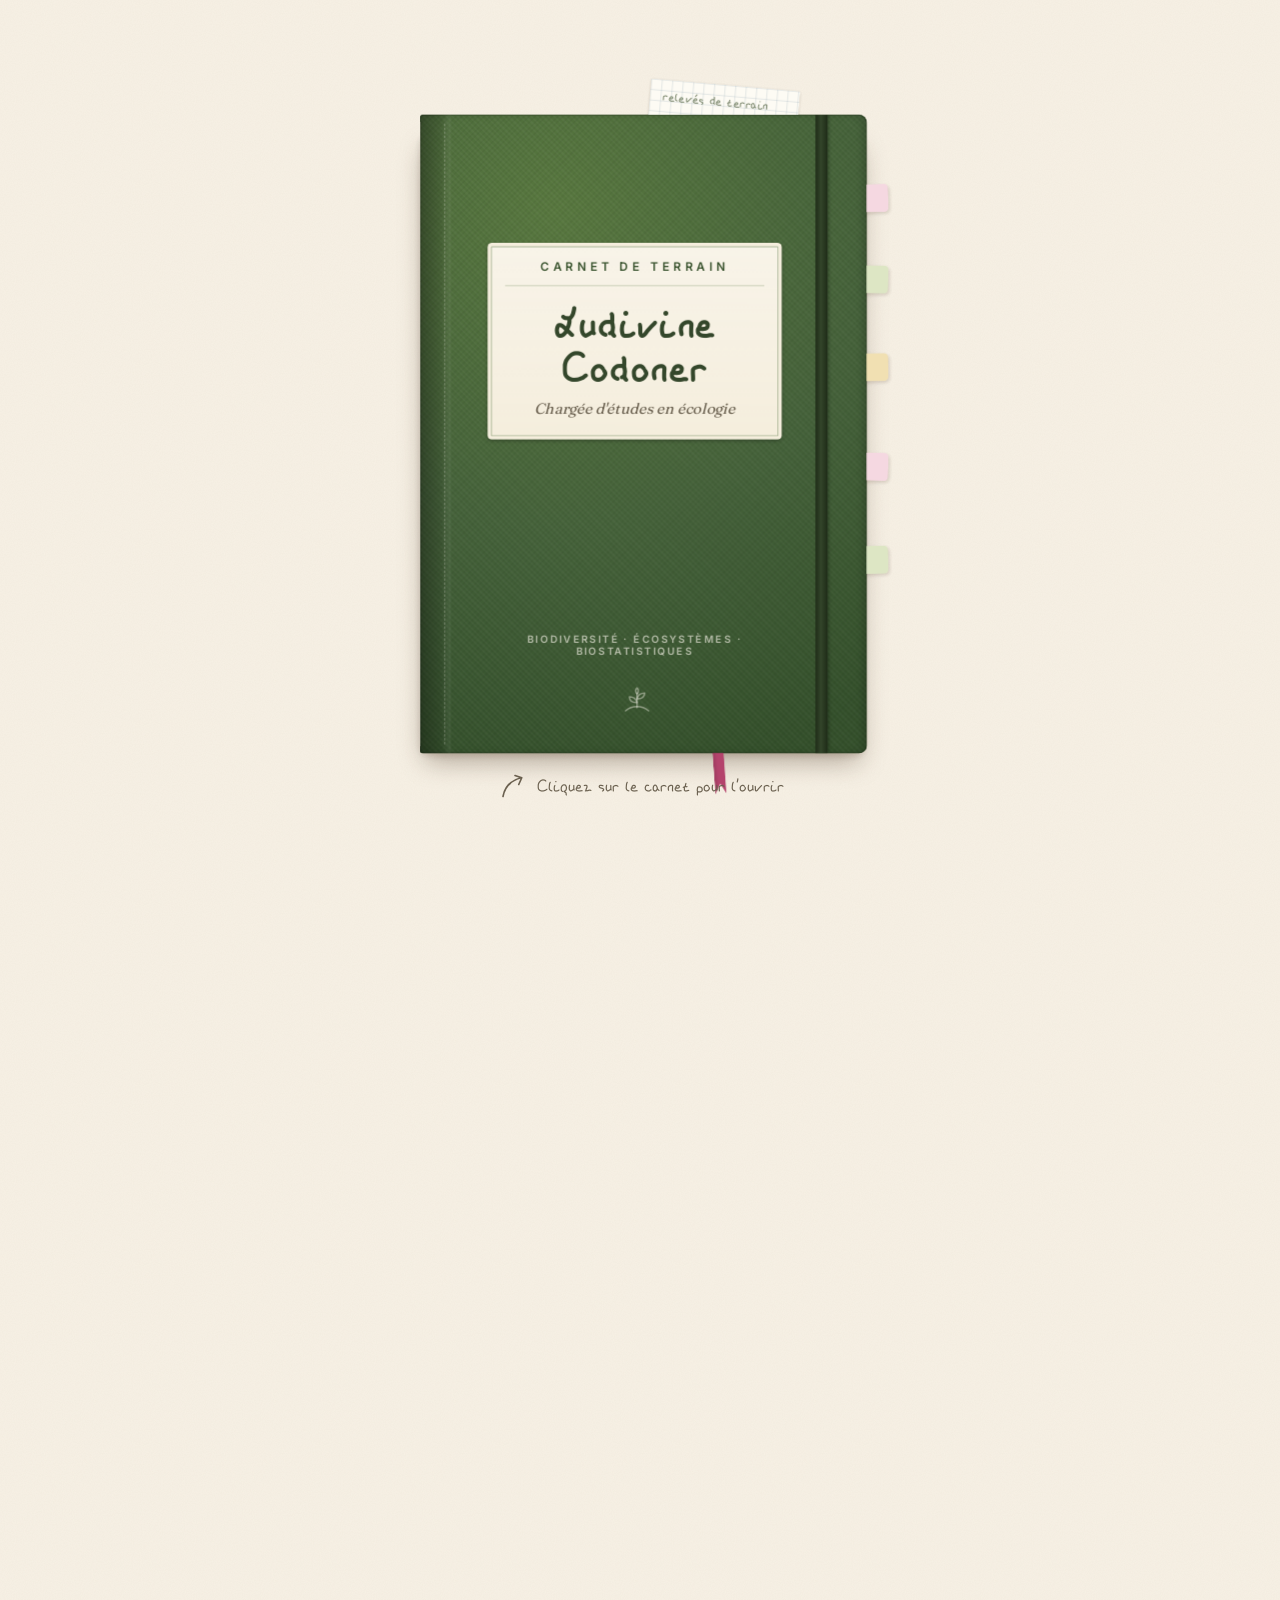
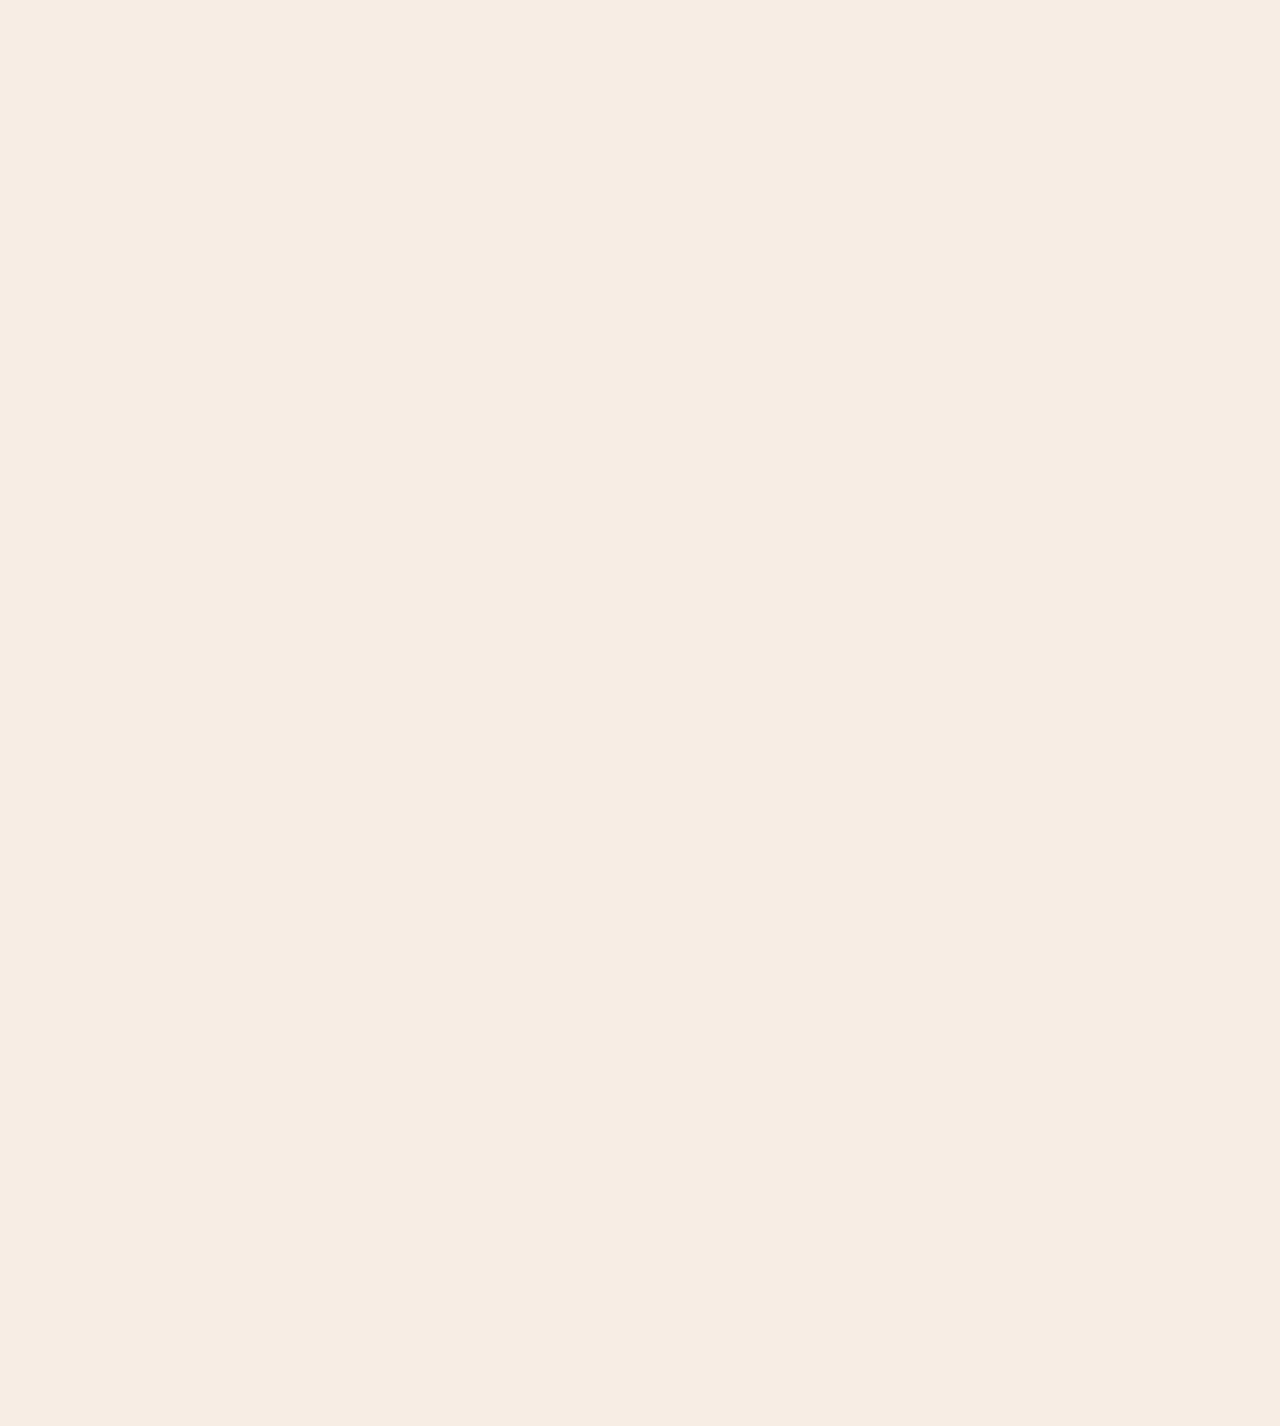
==== commit 52af482c: "Le parcours se range dans des livres : Formation, Expériences, Passions - Le carnet de terrain garde" ====
--- a/index.html
+++ b/index.html
@@ -6,7 +6,7 @@
   <title>Ludivine Codoner — Chargée d'études en écologie</title>
   <meta name="description" content="Portfolio de Ludivine Codoner, chargée d'études en écologie, diplômée du master Biodiversité, Écologie, Évolution (parcours FOGEM) de l'Université de Lille : parcours, stages de recherche, inventaires naturalistes et biostatistiques.">
   <meta property="og:title" content="Ludivine Codoner — Chargée d'études en écologie">
-  <meta property="og:description" content="Biodiversité, écosystèmes marins et côtiers, inventaires naturalistes et biostatistiques : ouvrez mon carnet de terrain pour découvrir mon parcours.">
+  <meta property="og:description" content="Biodiversité, écosystèmes marins et côtiers, inventaires naturalistes et biostatistiques : ouvrez mon carnet de terrain et mes livres pour découvrir mon parcours.">
   <meta property="og:type" content="website">
   <meta property="og:locale" content="fr_FR">
   <meta property="og:site_name" content="Ludivine Codoner">
@@ -29,20 +29,26 @@
   <link rel="stylesheet" href="assets/css/style.css">
 
   <script>
-    // Avant le premier affichage : le carnet est fermé, sauf si l'on arrive directement sur une section
+    // Avant le premier affichage : le carnet est fermé, sauf si l'on arrive par un lien vers une partie.
+    // L'ancre est mise de côté pour que le navigateur ne fasse pas défiler la page : le script s'en charge.
     (function (d) {
+      var hash = location.hash;
       d.classList.add('js');
-      d.setAttribute('data-book', location.hash.length > 1 ? 'reading' : 'closed');
+      d.setAttribute('data-scene', hash.length > 1 ? 'desk' : 'closed');
+      if (hash.length > 1 && window.history && history.replaceState) {
+        d.setAttribute('data-hash', hash);
+        history.replaceState(null, '', location.pathname + location.search);
+      }
     })(document.documentElement);
   </script>
 </head>
 <body>
-  <a class="skip-link" href="#contenu">Aller au contenu</a>
-
-  <!-- ============ EN-TÊTE (tablettes et téléphones) ============ -->
+  <a class="skip-link" href="#bibliotheque">Aller au contenu</a>
+
+  <!-- ============ EN-TÊTE (une fois le carnet posé sur la pile) ============ -->
   <header class="site-header">
     <div class="container header__inner">
-      <a class="brand" href="#a-propos" aria-label="Ludivine Codoner, retour au début du parcours">
+      <a class="brand" href="#a-propos" aria-label="Ludivine Codoner : rouvrir le carnet de terrain">
         <svg class="brand__mark" viewBox="0 0 32 32" aria-hidden="true">
           <circle cx="16" cy="16" r="15" class="brand__bg"/>
           <path d="M16 22.5V9.5" class="brand__stroke"/>
@@ -55,9 +61,9 @@
       <nav class="nav" id="nav" aria-label="Navigation principale">
         <ul class="nav__list">
           <li><a href="#a-propos">Profil</a></li>
-          <li><a href="#parcours">Formation</a></li>
-          <li><a href="#experiences">Stages</a></li>
-          <li><a href="#engagement">Engagement</a></li>
+          <li><a href="#formation" data-open="formation">Formation</a></li>
+          <li><a href="#experiences" data-open="experiences">Expériences</a></li>
+          <li><a href="#passions" data-open="passions">Passions</a></li>
           <li><a href="#competences">Compétences</a></li>
           <li><a href="#contact">Contact</a></li>
         </ul>
@@ -73,796 +79,877 @@
     </div>
   </header>
 
-  <!-- ============ ACCUEIL : LE CARNET DE TERRAIN ============
-       Fermé, puis ouvert sur la double page (question et hypothèse). Sur grand écran, il glisse
-       ensuite à gauche et se remplit au fil de la lecture : les notes des pages reprennent en
-       résumé les sections de la page (dates, diplômes, lieux). -->
-  <section class="intro" id="accueil" aria-label="Accueil : carnet de terrain">
-    <div class="book">
-      <!-- Carnet fermé : un clic n'importe où sur la couverture l'ouvre -->
-      <button class="book__open" type="button" aria-label="Ouvrir le carnet de terrain"></button>
-      <div class="book__shadow" aria-hidden="true"></div>
-      <div class="book__back" aria-hidden="true"></div>
-      <div class="book__edges book__edges--right" aria-hidden="true"></div>
-      <div class="book__edges book__edges--left" aria-hidden="true"></div>
-      <!-- Feuille volante glissée entre deux pages, et ruban marque-page -->
-      <div class="book__sheet" aria-hidden="true"><span>relevés de terrain</span></div>
-      <span class="book__ribbon" aria-hidden="true"></span>
-
-      <!-- Post-it qui dépassent : ils marquent les pages et servent de sommaire -->
-      <nav class="tabs" aria-label="Sommaire du carnet">
-        <a class="tab" href="#a-propos" data-chapter="a-propos"><span>Profil</span></a>
-        <a class="tab" href="#parcours" data-chapter="parcours"><span>Formation</span></a>
-        <a class="tab" href="#experiences" data-chapter="experiences"><span>Stages</span></a>
-        <a class="tab" href="#engagement" data-chapter="engagement"><span>Engagement</span></a>
-        <a class="tab" href="#competences" data-chapter="competences"><span>Compétences</span></a>
-        <a class="tab" href="#contact" data-chapter="contact"><span>Contact</span></a>
-      </nav>
-
-      <!-- Couverture : au recto le titre du carnet, au verso la page de gauche de la première double page -->
-      <div class="leaf leaf--cover">
-        <div class="leaf__face leaf__front cover">
-          <span class="cover__spine" aria-hidden="true"></span>
-          <span class="cover__elastic" aria-hidden="true"></span>
-          <div class="cover__label">
-            <p class="cover__kicker">Carnet de terrain</p>
-            <h1 class="cover__name">Ludivine Codoner</h1>
-            <p class="cover__role">Chargée d'études en écologie</p>
-          </div>
-          <p class="cover__foot">Biodiversité · Écosystèmes · Biostatistiques</p>
-          <svg class="cover__mark" viewBox="0 0 32 32" aria-hidden="true">
-            <path d="M16 22.5V9.5"/>
-            <path d="M16 18c-.8-3.4-3.4-5.2-7-5.2.2 3.5 2.9 5.4 7 5.2ZM16 14.5c.8-3.4 3.4-5.2 7-5.2-.2 3.5-2.9 5.4-7 5.2ZM16 10c-1.7-1.5-1.7-3.9 0-5.4 1.7 1.5 1.7 3.9 0 5.4Z"/>
-            <path d="M5.5 25.5c3-2.6 6.6-3.8 10.5-3.8s7.5 1.2 10.5 3.8"/>
-          </svg>
+  <main id="contenu">
+
+    <!-- ============ LE BUREAU : CARNET DE TERRAIN ET PILE DE LIVRES ============
+         Le carnet s'ouvre sur la question et l'hypothèse, puis sur le profil.
+         Il se pose ensuite, ouvert à sa dernière page, sur la pile de livres. -->
+    <section class="desk" id="accueil" aria-label="Carnet de terrain et livres du parcours">
+      <div class="book carnet" data-carnet>
+        <!-- Carnet fermé : un clic n'importe où sur la couverture l'ouvre -->
+        <button class="book__open" type="button" aria-label="Ouvrir le carnet de terrain"></button>
+        <div class="book__shadow" aria-hidden="true"></div>
+        <div class="book__back" aria-hidden="true"></div>
+        <div class="book__edges" aria-hidden="true"></div>
+        <!-- Feuille volante glissée entre deux pages, ruban marque-page et post-it qui dépassent -->
+        <div class="book__sheet" aria-hidden="true"><span>relevés de terrain</span></div>
+        <span class="book__ribbon" aria-hidden="true"></span>
+        <span class="book__tabs" aria-hidden="true"><span></span><span></span><span></span><span></span><span></span></span>
+
+        <div class="leaf leaf--cover">
+              <div class="leaf__face leaf__front cover">
+                <span class="cover__spine" aria-hidden="true"></span>
+                <span class="cover__elastic" aria-hidden="true"></span>
+                <div class="cover__label">
+                  <p class="cover__kicker">Carnet de terrain</p>
+                  <h1 class="cover__name">Ludivine Codoner</h1>
+                  <p class="cover__role">Chargée d'études en écologie</p>
+                </div>
+                <p class="cover__foot">Biodiversité · Écosystèmes · Biostatistiques</p>
+                <svg class="cover__mark" viewBox="0 0 32 32" aria-hidden="true">
+                  <path d="M16 22.5V9.5"/>
+                  <path d="M16 18c-.8-3.4-3.4-5.2-7-5.2.2 3.5 2.9 5.4 7 5.2ZM16 14.5c.8-3.4 3.4-5.2 7-5.2-.2 3.5-2.9 5.4-7 5.2ZM16 10c-1.7-1.5-1.7-3.9 0-5.4 1.7 1.5 1.7 3.9 0 5.4Z"/>
+                  <path d="M5.5 25.5c3-2.6 6.6-3.8 10.5-3.8s7.5 1.2 10.5 3.8"/>
+                </svg>
+              </div>
+          <div class="leaf__face leaf__back cover-inside">
+            <div class="page page--left page--spread">
+              <p class="page__date" data-today>Lille, Hauts-de-France</p>
+              <p class="spread__label" data-write>Question scientifique :</p>
+              <p class="spread__text" data-write>Comment comprendre ce qui nous entoure ?</p>
+            </div>
+          </div>
         </div>
-        <div class="leaf__face leaf__back cover-inside">
-          <div class="page page--left page--spread">
-            <p class="page__date" data-today>Lille, Hauts-de-France</p>
-            <p class="spread__label" data-write>Question scientifique :</p>
-            <p class="spread__text" data-write>Comment comprendre ce qui nous entoure ?</p>
+
+        <div class="leaf">
+          <div class="leaf__face leaf__front">
+            <div class="page page--right page--spread">
+              <p class="spread__label" data-write>Hypothèse :</p>
+              <p class="spread__text" data-write>étudier l'environnement permet de mieux le protéger.</p>
+              <svg class="spread__underline" viewBox="0 0 200 14" preserveAspectRatio="none" aria-hidden="true"><path d="M3 9c40-6 92-8 194-3"/></svg>
+              <button class="turn" type="button" data-next aria-label="Tourner la page">
+                <span class="turn__label" aria-hidden="true">Tourner la page</span>
+                <span class="turn__corner" aria-hidden="true"></span>
+              </button>
+            </div>
+          </div>
+          <div class="leaf__face leaf__back">
+            <div class="page page--left">
+              <div class="page__content page__content--portrait">
+                <ul class="portrait" data-gallery aria-label="Photo de profil">
+                  <li class="print print--portrait">
+                    <a href="assets/img/ludivine-codoner.jpg" data-caption="Sur le terrain, avec le silène dioïque">
+                      <img src="assets/img/ludivine-codoner.jpg" width="360" height="480"
+                           alt="Ludivine Codoner sur le terrain, observant des fleurs roses de silène dioïque (Silene dioica) cultivées en pots.">
+                      <span class="print__cap" aria-hidden="true">Sur le terrain, avec le silène dioïque</span>
+                    </a>
+                  </li>
+                </ul>
+                <ul class="facts">
+                  <li class="fact"><span class="fact__value">Bac+5</span><span class="fact__label">Master BEE, parcours FOGEM, Université de Lille, 2026</span></li>
+                  <li class="fact"><span class="fact__value">5 stages</span><span class="fact__label">en laboratoire de recherche et en collectivité</span></li>
+                  <li class="fact"><span class="fact__value">12 mois</span><span class="fact__label">d'expérience cumulée en stage, de la L2 au M2</span></li>
+                </ul>
+              </div>
+            </div>
+          </div>
+        </div>
+
+        <div class="leaf">
+          <div class="leaf__face leaf__front">
+            <div class="page page--right">
+              <div class="page__content page__content--profil" id="a-propos">
+                <p class="eyebrow">Profil</p>
+                <h2 class="profil__title">Comprendre le vivant, de l'organisme à l'écosystème</h2>
+                <p>Naturaliste dans l'âme et écologue de formation, je cherche à comprendre comment les organismes et les populations interagissent avec leur environnement, et ce que cela nous apprend du fonctionnement des écosystèmes.</p>
+                <p>Diplômée en 2026 du master Biodiversité, Écologie, Évolution de l'Université de Lille (parcours <strong>Fonctionnement et Gestion des Écosystèmes Marins</strong>), j'ai mené mes stages de recherche dans des milieux très différents : la pollinisation du silène dioïque, le comportement d'agrégation de la moule commune, puis les liens entre diversité spécifique et diversité génétique des communautés végétales dunaires au sein de l'UMR BIOGECO (INRAE, Université de Bordeaux). Ce dernier projet, centré sur un important travail d'analyse de données, m'a permis de développer de solides compétences en <strong>biostatistiques</strong>, que je prolonge aujourd'hui en écrivant un livre consacré aux statistiques appliquées sous R.</p>
+                <p>En parallèle, mes stages au service Nature en Ville d'Armentières m'ont fait découvrir l'écologie appliquée aux territoires : <strong>inventaires faune et flore</strong> et lancement d'un Atlas de la Biodiversité Communale.</p>
+              </div>
+              <button class="turn" type="button" data-next aria-label="La suite dans les livres">
+                <span class="turn__label" aria-hidden="true">La suite dans les livres</span>
+                <span class="turn__corner" aria-hidden="true"></span>
+              </button>
+            </div>
+          </div>
+          <div class="leaf__face leaf__back">
+            <div class="page page--left page--blank"></div>
           </div>
         </div>
       </div>
 
-      <!-- Première page de droite : l'hypothèse -->
-      <div class="leaf leaf--hypo">
-        <div class="leaf__face leaf__front page page--right page--spread">
-          <p class="spread__label" data-write>Hypothèse :</p>
-          <p class="spread__text" data-write>étudier l'environnement permet de mieux le protéger.</p>
-          <svg class="spread__underline" viewBox="0 0 200 14" preserveAspectRatio="none" aria-hidden="true"><path d="M3 9c40-6 92-8 194-3"/></svg>
-          <button class="turn" type="button" aria-label="Tourner la page et découvrir le parcours">
-            <span class="turn__label" aria-hidden="true">Tourner la page</span>
-            <span class="turn__corner" aria-hidden="true"></span>
-          </button>
-        </div>
-        <div class="leaf__face leaf__back page page--left"></div>
+      <div class="pile-wrap" id="bibliotheque">
+        <h2 class="sr-only">Les livres du parcours</h2>
+        <nav class="pile" aria-label="Livres du parcours">
+          <a class="spine spine--formation" href="#formation" data-open="formation">
+            <span class="spine__title">Formation</span>
+            <span class="spine__meta">2021 – 2026</span>
+          </a>
+          <a class="spine spine--experiences" href="#experiences" data-open="experiences">
+            <span class="spine__title">Expériences</span>
+            <span class="spine__meta">Stages · engagement</span>
+          </a>
+          <a class="spine spine--passions" href="#passions" data-open="passions">
+            <span class="spine__title">Passions</span>
+          </a>
+        </nav>
+        <p class="pile__hint" aria-hidden="true" data-hint-pile>Cliquez sur un livre pour l'ouvrir</p>
       </div>
 
-      <!-- Pages du carnet qui se remplissent pendant la lecture (résumé visuel, masqué aux lecteurs d'écran) -->
-      <div class="leaf" data-page="1">
-        <div class="leaf__face leaf__front page page--right page--journal" aria-hidden="true">
-          <p class="page__number">p. 1</p>
-          <p class="page__runner">Carnet de terrain · L. Codoner</p>
-          <p class="page__title" data-write>Profil &amp; formation</p>
-          <ol class="entries">
-            <li class="entry entry--id" data-entry="profil">
-              <span class="entry__line" data-write>Observatrice : Ludivine Codoner</span>
-              <span class="entry__line entry__line--soft" data-write>Lille, Hauts-de-France</span>
-            </li>
-            <li class="entry" data-entry="master">
-              <svg class="entry__doodle" viewBox="0 0 48 48"><use href="#icon-wave"/></svg>
-              <span class="entry__date" data-write>2024 – 2026 · Bac+5</span>
-              <span class="entry__title" data-write>Master BEE · FOGEM</span>
-              <span class="entry__place" data-write>Université de Lille</span>
-            </li>
-            <li class="entry" data-entry="licence">
-              <svg class="entry__doodle" viewBox="0 0 48 48"><use href="#icon-seedling"/></svg>
-              <span class="entry__date" data-write>2021 – 2024 · Bac+3</span>
-              <span class="entry__title" data-write>Licence SV · BOP</span>
-              <span class="entry__place" data-write>Université de Lille</span>
-            </li>
-          </ol>
-        </div>
-        <div class="leaf__face leaf__back page page--left"></div>
+      <a class="desk__more" href="#competences">Compétences et contact <span aria-hidden="true">↓</span></a>
+
+      <p class="intro__hint intro__hint--open" aria-hidden="true">
+        <svg viewBox="0 0 40 40"><path d="M8 34c2-12 10-21 24-25M24 6l9 3-4 9"/></svg>
+        <span data-hint-open>Cliquez sur le carnet pour l'ouvrir</span>
+      </p>
+      <p class="intro__hint intro__hint--turn" aria-hidden="true">
+        <span data-hint-turn>Cliquez sur la page ou faites défiler</span>
+        <svg viewBox="0 0 40 40"><path d="M20 6v26M11 23l9 10 9-10"/></svg>
+      </p>
+    </section>
+
+    <!-- ============ LES LIVRES ============
+         Chaque livre s'ouvre par-dessus le bureau : une double page par année (Formation),
+         par stage ou engagement (Expériences), et les passions dans le plus fin. -->
+    <div class="reader" data-reader role="dialog" aria-modal="true" aria-label="Livres du parcours">
+      <div class="reader__backdrop" data-close-reader></div>
+      <nav class="reader__books" aria-label="Changer de livre">
+        <a href="#formation" data-open="formation">Formation</a>
+        <a href="#experiences" data-open="experiences">Expériences</a>
+        <a href="#passions" data-open="passions">Passions</a>
+      </nav>
+      <div class="reader__stage">
+        <article class="book tome tome--formation" id="formation" data-tome aria-label="Livre : Formation">
+          <div class="book__shadow" aria-hidden="true"></div>
+          <div class="book__back" aria-hidden="true"></div>
+          <div class="book__edges" aria-hidden="true"></div>
+          <div class="leaf leaf--cover">
+            <div class="leaf__face leaf__front tome-cover">
+              <span class="tome-cover__band" aria-hidden="true"></span>
+              <div class="tome-cover__label">
+                <svg viewBox="0 0 48 48" aria-hidden="true"><use href="#icon-seedling"/></svg>
+                <p class="tome-cover__title">Formation</p>
+                <p class="tome-cover__sub">2021 – 2026</p>
+              </div>
+            </div>
+            <div class="leaf__face leaf__back">
+              <div class="page page--left">
+                <div class="page__content page__content--title">
+                  <svg class="title-page__doodle" viewBox="0 0 48 48" aria-hidden="true"><use href="#icon-seedling"/></svg>
+                  <h2 class="title-page__title">Formation</h2>
+                  <p class="title-page__sub">Université de Lille · 2021 – 2026</p>
+                  <p class="title-page__note">Une licence en Sciences de la Vie, puis un master Biodiversité, Écologie, Évolution : une double page par année.</p>
+                </div>
+              </div>
+            </div>
+          </div>
+          <div class="leaf">
+            <div class="leaf__face leaf__front">
+              <div class="page page--right">
+                <div class="page__content page__content--toc">
+                  <p class="memo-head">Sommaire</p>
+                  <ol class="toc">
+                    <li><a href="#annee-2021" data-goto="annee-2021"><span class="toc__kicker">2021 – 2022</span><span class="toc__title">Licence 1 · Portail Sciences de la Vie, de la Terre et de l'Environnement</span></a></li>
+                    <li><a href="#annee-2022" data-goto="annee-2022"><span class="toc__kicker">2022 – 2023</span><span class="toc__title">Licence 2 · Licence Sciences de la Vie</span></a></li>
+                    <li><a href="#annee-2023" data-goto="annee-2023"><span class="toc__kicker">2023 – 2024</span><span class="toc__title">Licence 3 · Parcours Biologie des Organismes et des Populations</span></a></li>
+                    <li><a href="#annee-2024" data-goto="annee-2024"><span class="toc__kicker">2024 – 2025</span><span class="toc__title">Master 1 · Master Biodiversité, Écologie, Évolution</span></a></li>
+                    <li><a href="#annee-2025" data-goto="annee-2025"><span class="toc__kicker">2025 – 2026</span><span class="toc__title">Master 2 · Parcours Fonctionnement et Gestion des Écosystèmes Marins</span></a></li>
+                  </ol>
+                </div>
+              </div>
+            </div>
+            <div class="leaf__face leaf__back">
+              <div class="page page--left">
+                <div class="page__content" id="annee-2021">
+                  <p class="page__year">2021 – 2022</p>
+                  <p class="step__meta"><svg class="step__icon" viewBox="0 0 48 48" aria-hidden="true"><use href="#icon-seedling"/></svg><span class="step__kicker">Licence 1</span></p>
+                  <h3 class="step__title">Portail Sciences de la Vie, de la Terre et de l'Environnement (SVTE)</h3>
+                  <p>Un portail commun aux sciences de la vie, de la Terre et de l'environnement, pour poser des bases larges avant de choisir sa voie.</p>
+                </div>
+              </div>
+            </div>
+          </div>
+          <div class="leaf">
+            <div class="leaf__face leaf__front">
+              <div class="page page--right">
+                <div class="page__content page__content--doodle">
+                  <svg class="doodle-page__sun" viewBox="0 0 48 48" aria-hidden="true"><use href="#icon-seedling"/></svg>
+                  <p class="doodle-page__note">Là où tout a commencé : les premières graines du parcours.</p>
+                </div>
+              </div>
+            </div>
+            <div class="leaf__face leaf__back">
+              <div class="page page--left">
+                <div class="page__content page__content--memo">
+                  <p class="memo-head">Cette année-là</p>
+                  <ul class="memos">
+                    <li class="memo">
+                      <span class="memo__thumb memo__thumb--doodle"><svg viewBox="0 0 48 48" aria-hidden="true"><use href="#icon-sun"/></svg></span>
+                      <span class="memo__text">
+                        <span class="memo__kicker">2022 – 2023</span>
+                        <span class="memo__title">Animatrice écologie et environnement</span>
+                        <span class="memo__desc">Centre de loisirs d'Armentières</span>
+                        <a class="memo__link" href="#exp-animatrice" data-goto="exp-animatrice">Voir dans le livre Expériences <span aria-hidden="true">→</span></a>
+                      </span>
+                    </li>
+                  </ul>
+                </div>
+              </div>
+            </div>
+          </div>
+          <div class="leaf">
+            <div class="leaf__face leaf__front">
+              <div class="page page--right">
+                <div class="page__content" id="annee-2022">
+                  <p class="page__year">2022 – 2023</p>
+                  <p class="step__meta"><svg class="step__icon" viewBox="0 0 48 48" aria-hidden="true"><use href="#icon-seedling"/></svg><span class="step__kicker">Licence 2</span></p>
+                  <h3 class="step__title">Licence Sciences de la Vie (SV)</h3>
+                  <p>Le choix des sciences de la vie : des bases solides en biologie des organismes, en écologie et en évolution.</p>
+                </div>
+              </div>
+            </div>
+            <div class="leaf__face leaf__back">
+              <div class="page page--left">
+                <div class="page__content" id="annee-2023">
+                  <p class="page__year">2023 – 2024</p>
+                  <p class="step__meta"><svg class="step__icon" viewBox="0 0 48 48" aria-hidden="true"><use href="#icon-flower"/></svg><span class="step__kicker">Licence 3</span></p>
+                  <h3 class="step__title">Parcours Biologie des Organismes et des Populations (BOP)</h3>
+                  <p>Une orientation vers l'étude des populations et de leurs interactions avec le milieu. Licence Sciences de la Vie obtenue en 2024.</p>
+                </div>
+              </div>
+            </div>
+          </div>
+          <div class="leaf">
+            <div class="leaf__face leaf__front">
+              <div class="page page--right">
+                <div class="page__content page__content--memo">
+                  <p class="memo-head">Cette année-là</p>
+                  <ul class="memos">
+                    <li class="memo">
+                      <span class="memo__thumb"><img src="assets/img/terrain/l3-tente-silenes-min.webp" alt="" loading="lazy"></span>
+                      <span class="memo__text">
+                        <span class="memo__kicker">Stage de L3 · 2024</span>
+                        <span class="memo__title">Pollinisateurs et <em>Silene dioica</em></span>
+                        <span class="memo__desc">Laboratoire EEP, Université de Lille</span>
+                        <a class="memo__link" href="#exp-l3" data-goto="exp-l3">Voir dans le livre Expériences <span aria-hidden="true">→</span></a>
+                      </span>
+                    </li>
+                    <li class="memo">
+                      <span class="memo__thumb"><img src="assets/img/terrain/armentieres-determination-min.webp" alt="" loading="lazy"></span>
+                      <span class="memo__text">
+                        <span class="memo__kicker">Stages de L2 et L3</span>
+                        <span class="memo__title">Service Nature en Ville</span>
+                        <span class="memo__desc">Inventaires faune et flore à Armentières</span>
+                        <a class="memo__link" href="#exp-armentieres" data-goto="exp-armentieres">Voir dans le livre Expériences <span aria-hidden="true">→</span></a>
+                      </span>
+                    </li>
+                  </ul>
+                </div>
+              </div>
+            </div>
+            <div class="leaf__face leaf__back">
+              <div class="page page--left">
+                <div class="page__content page__content--memo">
+                  <p class="memo-head">Cette année-là</p>
+                  <ul class="memos">
+                    <li class="memo">
+                      <span class="memo__thumb"><img src="assets/img/terrain/m1-marquage-bigorneaux-min.webp" alt="" loading="lazy"></span>
+                      <span class="memo__text">
+                        <span class="memo__kicker">Stage de M1 · 2025</span>
+                        <span class="memo__title">Agrégation de la moule commune</span>
+                        <span class="memo__desc">Station marine de Wimereux</span>
+                        <a class="memo__link" href="#exp-m1" data-goto="exp-m1">Voir dans le livre Expériences <span aria-hidden="true">→</span></a>
+                      </span>
+                    </li>
+                  </ul>
+                </div>
+              </div>
+            </div>
+          </div>
+          <div class="leaf">
+            <div class="leaf__face leaf__front">
+              <div class="page page--right">
+                <div class="page__content" id="annee-2024">
+                  <p class="page__year">2024 – 2025</p>
+                  <p class="step__meta"><svg class="step__icon" viewBox="0 0 48 48" aria-hidden="true"><use href="#icon-wave"/></svg><span class="step__kicker">Master 1</span></p>
+                  <h3 class="step__title">Master Biodiversité, Écologie, Évolution (BEE)</h3>
+                  <p>Première année du master, et premier pas vers les écosystèmes marins avec un stage de recherche à la station marine de Wimereux.</p>
+                </div>
+              </div>
+            </div>
+            <div class="leaf__face leaf__back">
+              <div class="page page--left">
+                <div class="page__content" id="annee-2025">
+                  <p class="page__year">2025 – 2026</p>
+                  <p class="step__meta"><svg class="step__icon" viewBox="0 0 48 48" aria-hidden="true"><use href="#icon-wave"/></svg><span class="step__kicker">Master 2</span></p>
+                  <h3 class="step__title">Parcours Fonctionnement et Gestion des Écosystèmes Marins (FOGEM)</h3>
+                  <p>Une formation consacrée au fonctionnement des écosystèmes marins et côtiers et à leur gestion, de l'écologie des communautés aux outils d'analyse et de suivi de la biodiversité.</p>
+                  <p class="step__stamp">Diplômée en 2026</p>
+                </div>
+              </div>
+            </div>
+          </div>
+          <div class="leaf">
+            <div class="leaf__face leaf__front">
+              <div class="page page--right">
+                <div class="page__content page__content--memo">
+                  <p class="memo-head">Cette année-là</p>
+                  <ul class="memos">
+                    <li class="memo">
+                      <span class="memo__thumb"><img src="assets/img/terrain/m2-flore-equipe-min.webp" alt="" loading="lazy"></span>
+                      <span class="memo__text">
+                        <span class="memo__kicker">Stage de M2 · 2026</span>
+                        <span class="memo__title">Diversité des communautés dunaires</span>
+                        <span class="memo__desc">UMR BIOGECO, INRAE – Université de Bordeaux</span>
+                        <a class="memo__link" href="#exp-m2" data-goto="exp-m2">Voir dans le livre Expériences <span aria-hidden="true">→</span></a>
+                      </span>
+                    </li>
+                  </ul>
+                </div>
+              </div>
+            </div>
+            <div class="leaf__face leaf__back">
+              <div class="page page--left page--blank"></div>
+            </div>
+          </div>
+        </article>
+
+        <article class="book tome tome--experiences" id="experiences" data-tome aria-label="Livre : Expériences">
+          <div class="book__shadow" aria-hidden="true"></div>
+          <div class="book__back" aria-hidden="true"></div>
+          <div class="book__edges" aria-hidden="true"></div>
+          <div class="leaf leaf--cover">
+            <div class="leaf__face leaf__front tome-cover">
+              <span class="tome-cover__band" aria-hidden="true"></span>
+              <div class="tome-cover__label">
+                <svg viewBox="0 0 48 48" aria-hidden="true"><use href="#icon-butterfly"/></svg>
+                <p class="tome-cover__title">Expériences</p>
+                <p class="tome-cover__sub">Stages · engagement</p>
+              </div>
+            </div>
+            <div class="leaf__face leaf__back">
+              <div class="page page--left">
+                <div class="page__content page__content--title">
+                  <svg class="title-page__doodle" viewBox="0 0 48 48" aria-hidden="true"><use href="#icon-butterfly"/></svg>
+                  <h2 class="title-page__title">Expériences</h2>
+                  <p class="title-page__sub">Stages de recherche · territoires · engagement</p>
+                  <p class="title-page__note">Une double page par stage ou engagement : la description d'un côté, les photos de l'autre.</p>
+                </div>
+              </div>
+            </div>
+          </div>
+          <div class="leaf">
+            <div class="leaf__face leaf__front">
+              <div class="page page--right">
+                <div class="page__content page__content--toc">
+                  <p class="memo-head">Sommaire</p>
+                  <ol class="toc">
+                    <li><a href="#exp-m2" data-goto="exp-m2"><span class="toc__kicker">Master 2 · 2026</span><span class="toc__title">Stage de M2 · BIOGECO</span></a></li>
+                    <li><a href="#exp-m1" data-goto="exp-m1"><span class="toc__kicker">Master 1 · 2025</span><span class="toc__title">Stage de M1 · LOG</span></a></li>
+                    <li><a href="#exp-l3" data-goto="exp-l3"><span class="toc__kicker">Licence 3 · 2024</span><span class="toc__title">Stage de L3 · EEP</span></a></li>
+                    <li><a href="#exp-armentieres" data-goto="exp-armentieres"><span class="toc__kicker">Licence 2 / 3 · 2023 – 2024</span><span class="toc__title">Service Nature en Ville</span></a></li>
+                    <li><a href="#exp-animatrice" data-goto="exp-animatrice"><span class="toc__kicker">2022 – 2023</span><span class="toc__title">Animatrice écologie</span></a></li>
+                    <li><a href="#exp-benevolat" data-goto="exp-benevolat"><span class="toc__kicker">Septembre 2026</span><span class="toc__title">Chantier « Green Beats »</span></a></li>
+                  </ol>
+                </div>
+              </div>
+            </div>
+            <div class="leaf__face leaf__back">
+              <div class="page page--left">
+                <div class="page__content" id="exp-m2">
+                  <p class="step__meta"><svg class="step__icon" viewBox="0 0 48 48" aria-hidden="true"><use href="#icon-dune"/></svg><span class="step__kicker">Master 2 · 2026</span><span>6 mois</span></p>
+                  <h3 class="step__title">Corrélation entre diversité spécifique et diversité génétique des communautés végétales dunaires</h3>
+                  <p class="step__org"><svg viewBox="0 0 24 24" aria-hidden="true"><path d="M4 20h16M6 20V9l6-4 6 4v11M10 20v-5h4v5"/></svg><span>UMR BIOGECO · INRAE – Université de Bordeaux</span></p>
+                  <p>Les dunes littorales de Nouvelle-Aquitaine abritent des communautés végétales adaptées à des conditions difficiles : sable mobile, embruns, sécheresse. Ce stage visait à déterminer si la diversité des espèces au sein des communautés et la diversité génétique au sein des populations varient de concert — une question centrale pour comprendre et préserver la biodiversité à ses différents niveaux d'organisation.</p>
+                  <p class="step__highlight"><strong>Cœur du projet :</strong> un important travail d'analyse biostatistique, de la structuration des jeux de données à l'interprétation des résultats.</p>
+                  <div class="step__footer">
+                    <p class="step__people"><span>Encadrement</span>Marie-Lise Benot, Maya Gonzalez et Olivier Lepais</p>
+                    <ul class="tags" aria-label="Thématiques"><li>Biostatistiques</li><li>Diversité génétique</li><li>Écologie des communautés</li><li>Écosystèmes dunaires</li><li>Conservation</li></ul>
+                  </div>
+                  <a class="doc-link" href="https://stagem2-lcodoner-ae45e9.pages-forge.inrae.fr/" target="_blank" rel="noopener"><svg viewBox="0 0 24 24" aria-hidden="true"><path d="m8 8-4 4 4 4M16 8l4 4-4 4M13.5 5l-3 14"/></svg><span>Mes scripts R du stage <small>(forge INRAE)</small></span></a>
+                </div>
+              </div>
+            </div>
+          </div>
+          <div class="leaf">
+            <div class="leaf__face leaf__front">
+              <div class="page page--right">
+                <div class="page__content page__content--photos">
+                  <p class="album__title"><span>Sorties de terrain</span></p>
+                  <ul class="album-grid" data-count="5" data-gallery aria-label="Photos des sorties de terrain du stage de M2">
+                    <li class="print">
+                      <a href="assets/img/terrain/m2-dune-oyats.webp" data-caption="Dune littorale couverte d'oyats, entre l'océan et le village">
+                        <img src="assets/img/terrain/m2-dune-oyats-min.webp" width="780" height="440" loading="lazy" alt="Dune de sable couverte de touffes d'oyats, avec l'océan à gauche et un village bordé de forêt à droite">
+                        <span class="print__cap" aria-hidden="true">Dune littorale couverte d'oyats, entre l'océan et le village</span>
+                      </a>
+                    </li>
+                    <li class="print">
+                      <a href="assets/img/terrain/m2-flore-equipe.webp" data-caption="Identification de la flore dunaire en équipe">
+                        <img src="assets/img/terrain/m2-flore-equipe-min.webp" width="781" height="440" loading="lazy" alt="Six personnes accroupies ou debout sur une dune à végétation basse, observant des plantes et prenant des notes">
+                        <span class="print__cap" aria-hidden="true">Identification de la flore dunaire en équipe</span>
+                      </a>
+                    </li>
+                    <li class="print">
+                      <a href="assets/img/terrain/m2-dune-ocean.webp" data-caption="Sur la dune, face à l'océan">
+                        <img src="assets/img/terrain/m2-dune-ocean-min.webp" width="203" height="440" loading="lazy" alt="Ludivine Codoner, bras levés, sur le sable au pied de la dune, avec l'océan en arrière-plan">
+                        <span class="print__cap" aria-hidden="true">Sur la dune, face à l'océan</span>
+                      </a>
+                    </li>
+                    <li class="print">
+                      <a href="assets/img/terrain/m2-maisons-ensablees.webp" data-caption="Habitations gagnées par le sable">
+                        <img src="assets/img/terrain/m2-maisons-ensablees-min.webp" width="780" height="440" loading="lazy" alt="Maisons aux toits de tuiles dont les murs sont en partie recouverts par le sable de la dune">
+                        <span class="print__cap" aria-hidden="true">Habitations gagnées par le sable</span>
+                      </a>
+                    </li>
+                    <li class="print">
+                      <a href="assets/img/terrain/m2-station-meteo.webp" data-caption="Station météorologique installée sur la dune">
+                        <img src="assets/img/terrain/m2-station-meteo-min.webp" width="781" height="440" loading="lazy" alt="Deux personnes en gilet orange travaillant au pied d'une station météorologique installée sur la dune, face à l'océan">
+                        <span class="print__cap" aria-hidden="true">Station météorologique installée sur la dune</span>
+                      </a>
+                    </li>
+                  </ul>
+                </div>
+              </div>
+            </div>
+            <div class="leaf__face leaf__back">
+              <div class="page page--left">
+                <div class="page__content page__content--photos">
+                  <p class="album__title"><span>Sur le terrain et à la station marine</span></p>
+                  <ul class="album-grid" data-count="7" data-gallery aria-label="Photos du stage de M1">
+                    <li class="print">
+                      <a href="assets/img/terrain/m1-estran-maree-basse.webp" data-caption="Sortie sur l'estran à marée basse">
+                        <img src="assets/img/terrain/m1-estran-maree-basse-min.webp" width="330" height="440" loading="lazy" alt="Grande plage de sable ridé à marée basse, avec des falaises au loin et trois promeneurs">
+                        <span class="print__cap" aria-hidden="true">Sortie sur l'estran à marée basse</span>
+                      </a>
+                    </li>
+                    <li class="print">
+                      <a href="assets/img/terrain/m1-marquage-bigorneaux.webp" data-caption="Marquage de bigorneaux à la peinture pour les reconnaître dans le temps">
+                        <img src="assets/img/terrain/m1-marquage-bigorneaux-min.webp" width="330" height="440" loading="lazy" alt="Ludivine Codoner accroupie sur un rocher à marée basse, en train de marquer des bigorneaux à la peinture">
+                        <span class="print__cap" aria-hidden="true">Marquage de bigorneaux à la peinture pour les reconnaître dans le temps</span>
+                      </a>
+                    </li>
+                    <li class="print">
+                      <a href="assets/img/terrain/m1-moules-marquees.webp" data-caption="Moules marquées individuellement pour le suivi">
+                        <img src="assets/img/terrain/m1-moules-marquees-min.webp" width="330" height="440" loading="lazy" alt="Une quinzaine de moules portant chacune une étiquette jaune numérotée, dans un récipient transparent">
+                        <span class="print__cap" aria-hidden="true">Moules marquées individuellement pour le suivi</span>
+                      </a>
+                    </li>
+                    <li class="print">
+                      <a href="assets/img/terrain/m1-bassins.webp" data-caption="Bassins expérimentaux de la station marine">
+                        <img src="assets/img/terrain/m1-bassins-min.webp" width="587" height="440" loading="lazy" alt="Ludivine Codoner en blouse blanche penchée au-dessus d'un grand bassin bleu dans une salle d'expérimentation">
+                        <span class="print__cap" aria-hidden="true">Bassins expérimentaux de la station marine</span>
+                      </a>
+                    </li>
+                    <li class="print">
+                      <a href="assets/img/terrain/m1-releves-bacs.webp" data-caption="Relevés aux bacs d'expérimentation">
+                        <img src="assets/img/terrain/m1-releves-bacs-min.webp" width="330" height="440" loading="lazy" alt="Ludivine Codoner en blouse blanche prenant des notes devant une rangée de bacs d'eau de mer">
+                        <span class="print__cap" aria-hidden="true">Relevés aux bacs d'expérimentation</span>
+                      </a>
+                    </li>
+                    <li class="print">
+                      <a href="assets/img/terrain/m1-microscope.webp" data-caption="Manteau d'une moule observé au microscope pour déterminer son sexe">
+                        <img src="assets/img/terrain/m1-microscope-min.webp" width="330" height="440" loading="lazy" alt="Champ circulaire d'un microscope montrant un fragment de manteau de moule, observé pour en déterminer le sexe">
+                        <span class="print__cap" aria-hidden="true">Manteau d'une moule observé au microscope pour déterminer son sexe</span>
+                      </a>
+                    </li>
+                    <li class="print">
+                      <a href="assets/img/terrain/m1-laboratoire.webp" data-caption="Le laboratoire de la station marine">
+                        <img src="assets/img/terrain/m1-laboratoire-min.webp" width="330" height="440" loading="lazy" alt="Vue d'ensemble d'un laboratoire avec paillasses, microscopes et étagères">
+                        <span class="print__cap" aria-hidden="true">Le laboratoire de la station marine</span>
+                      </a>
+                    </li>
+                  </ul>
+                </div>
+              </div>
+            </div>
+          </div>
+          <div class="leaf">
+            <div class="leaf__face leaf__front">
+              <div class="page page--right">
+                <div class="page__content" id="exp-m1">
+                  <p class="step__meta"><svg class="step__icon" viewBox="0 0 48 48" aria-hidden="true"><use href="#icon-mussel"/></svg><span class="step__kicker">Master 1 · 2025</span><span>2 mois</span></p>
+                  <h3 class="step__title">Comportement d'agrégation de la moule commune (<em>Mytilus edulis</em>) en période de reproduction</h3>
+                  <p class="step__org"><svg viewBox="0 0 24 24" aria-hidden="true"><path d="M4 20h16M6 20V9l6-4 6 4v11M10 20v-5h4v5"/></svg><span>Laboratoire d'Océanologie et de Géosciences (LOG, UMR 8187) · Station Marine de Wimereux</span></p>
+                  <p>Bien que fixées par leur byssus, les moules sont capables de se déplacer pour se regrouper en agrégats. Ce stage d'écologie comportementale portait sur ce comportement d'agrégation chez la moule commune et sur ses variations au cours des périodes de reproduction, un moment clé pour la dynamique de ses populations.</p>
+                  <div class="step__footer">
+                    <p class="step__people"><span>Encadrement</span>Marine Uguen</p>
+                    <ul class="tags" aria-label="Thématiques"><li>Écologie comportementale</li><li>Agrégation</li><li>Reproduction</li><li>Écosystèmes marins</li></ul>
+                  </div>
+                </div>
+              </div>
+            </div>
+            <div class="leaf__face leaf__back">
+              <div class="page page--left">
+                <div class="page__content" id="exp-l3">
+                  <p class="step__meta"><svg class="step__icon" viewBox="0 0 48 48" aria-hidden="true"><use href="#icon-flower"/></svg><span class="step__kicker">Licence 3 · 2024</span><span>2 mois</span></p>
+                  <h3 class="step__title">Dimorphisme sexuel et taux de visite des pollinisateurs chez <em>Silene dioica</em></h3>
+                  <p class="step__org"><svg viewBox="0 0 24 24" aria-hidden="true"><path d="M4 20h16M6 20V9l6-4 6 4v11M10 20v-5h4v5"/></svg><span>Laboratoire Écologie, Évolution et Paléontologie (EEP, UMR 8198 CNRS) · Université de Lille</span></p>
+                  <p>Comme son nom l'indique, le silène dioïque (<em>Silene dioica</em>) est une plante dioïque : les fleurs mâles et femelles sont portées par des individus différents, et sa reproduction dépend donc entièrement des pollinisateurs. Inscrit dans une thèse sur la sélection exercée par les pollinisateurs sur les traits floraux, ce stage cherchait à savoir si les plantes mâles et femelles diffèrent par leurs traits floraux, et si ces différences modifient le taux de visite des pollinisateurs.</p>
+                  <p class="step__highlight"><strong>Résultats :</strong> un dimorphisme sexuel marqué. Les plantes mâles, plus petites, portent davantage de fleurs ouvertes et sont plus visitées. Les bourdons montrent une nette préférence pour les plantes mâles, alors que les syrphes visitent indifféremment les deux sexes.</p>
+                  <div class="step__footer">
+                    <p class="step__people"><span>Encadrement</span>Nina Joffard et Isabelle De Cauwer</p>
+                    <ul class="tags" aria-label="Thématiques"><li>Écologie de la pollinisation</li><li>Dimorphisme sexuel</li><li>Traits floraux</li><li>Statistiques sous R</li></ul>
+                  </div>
+                  <a class="doc-link" href="assets/docs/poster-l3-silene-dioica.webp" target="_blank" rel="noopener"><svg viewBox="0 0 24 24" aria-hidden="true"><path d="M5 4h14v12H5zM12 16v4M8.5 20h7M8 8h8M8 11.5h5"/></svg><span>Voir le poster scientifique <small>(image)</small></span></a>
+                </div>
+              </div>
+            </div>
+          </div>
+          <div class="leaf">
+            <div class="leaf__face leaf__front">
+              <div class="page page--right">
+                <div class="page__content page__content--photos">
+                  <p class="album__title"><span>Sur le terrain et au laboratoire</span></p>
+                  <ul class="album-grid" data-count="10" data-gallery aria-label="Photos du stage de L3">
+                    <li class="print">
+                      <a href="assets/docs/poster-l3-silene-dioica.webp" data-caption="Le poster scientifique du stage">
+                        <img src="assets/img/terrain/l3-poster-min.webp" width="311" height="440" loading="lazy" alt="Poster scientifique du stage de L3 : dimorphisme sexuel et taux de visite des pollinisateurs chez Silene dioica">
+                        <span class="print__cap" aria-hidden="true">Le poster scientifique du stage</span>
+                      </a>
+                    </li>
+                    <li class="print">
+                      <a href="assets/img/terrain/l3-capture-filet.webp" data-caption="Capture de pollinisateurs au filet entomologique">
+                        <img src="assets/img/terrain/l3-capture-filet-min.webp" width="584" height="440" loading="lazy" alt="Ludivine Codoner en sous-bois, tenant un filet entomologique et une boîte de capture">
+                        <span class="print__cap" aria-hidden="true">Capture de pollinisateurs au filet entomologique</span>
+                      </a>
+                    </li>
+                    <li class="print">
+                      <a href="assets/img/terrain/l3-labo-manip.webp" data-caption="Manipulations au laboratoire">
+                        <img src="assets/img/terrain/l3-labo-manip-min.webp" width="331" height="440" loading="lazy" alt="Ludivine Codoner en blouse blanche, manipulant une pipette à une paillasse de laboratoire">
+                        <span class="print__cap" aria-hidden="true">Manipulations au laboratoire</span>
+                      </a>
+                    </li>
+                    <li class="print">
+                      <a href="assets/img/terrain/l3-tente-silenes.webp" data-caption="Entretien des plants de silène dioïque dans une tente expérimentale">
+                        <img src="assets/img/terrain/l3-tente-silenes-min.webp" width="584" height="440" loading="lazy" alt="Ludivine Codoner penchée sur des plants de silène dioïque en fleurs, disposés en rangées dans une tente">
+                        <span class="print__cap" aria-hidden="true">Entretien des plants de silène dioïque dans une tente expérimentale</span>
+                      </a>
+                    </li>
+                    <li class="print">
+                      <a href="assets/img/terrain/l3-colonie-bourdons.webp" data-caption="Colonie de bourdons utilisée pour l'expérience">
+                        <img src="assets/img/terrain/l3-colonie-bourdons-min.webp" width="782" height="440" loading="lazy" alt="Boîte d'élevage transparente vue de dessus, contenant une colonie de bourdons">
+                        <span class="print__cap" aria-hidden="true">Colonie de bourdons utilisée pour l'expérience</span>
+                      </a>
+                    </li>
+                    <li class="print">
+                      <a href="assets/img/terrain/l3-microscope-equipe.webp" data-caption="Travail au microscope et sur ordinateur, à deux">
+                        <img src="assets/img/terrain/l3-microscope-equipe-min.webp" width="587" height="440" loading="lazy" alt="Ludivine Codoner debout en blouse à côté d'une personne assise devant un microscope et un ordinateur">
+                        <span class="print__cap" aria-hidden="true">Travail au microscope et sur ordinateur, à deux</span>
+                      </a>
+                    </li>
+                    <li class="print">
+                      <a href="assets/img/terrain/l3-devant-tentes.webp" data-caption="Devant les tentes d'expérimentation, sous la pluie">
+                        <img src="assets/img/terrain/l3-devant-tentes-min.webp" width="330" height="440" loading="lazy" alt="Ludivine Codoner souriante, capuche sur la tête, devant une tente d'expérimentation sous un filet">
+                        <span class="print__cap" aria-hidden="true">Devant les tentes d'expérimentation, sous la pluie</span>
+                      </a>
+                    </li>
+                    <li class="print">
+                      <a href="assets/img/terrain/l3-capture-filet-equipe.webp" data-caption="Capture au filet en sous-bois, en équipe">
+                        <img src="assets/img/terrain/l3-capture-filet-equipe-min.webp" width="330" height="440" loading="lazy" alt="Deux personnes de dos dans un sous-bois, munies de filets entomologiques">
+                        <span class="print__cap" aria-hidden="true">Capture au filet en sous-bois, en équipe</span>
+                      </a>
+                    </li>
+                    <li class="print">
+                      <a href="assets/img/terrain/l3-microscope.webp" data-caption="Observation au microscope">
+                        <img src="assets/img/terrain/l3-microscope-min.webp" width="584" height="440" loading="lazy" alt="Personne en blouse devant un microscope relié à un écran d'ordinateur">
+                        <span class="print__cap" aria-hidden="true">Observation au microscope</span>
+                      </a>
+                    </li>
+                    <li class="print">
+                      <a href="assets/img/terrain/l3-releves-tente.webp" data-caption="Relevés au milieu des silènes, sous tente">
+                        <img src="assets/img/terrain/l3-releves-tente-min.webp" width="584" height="440" loading="lazy" alt="Ludivine Codoner tenant une feuille de relevés parmi les plants de silène dioïque dans une tente expérimentale">
+                        <span class="print__cap" aria-hidden="true">Relevés au milieu des silènes, sous tente</span>
+                      </a>
+                    </li>
+                  </ul>
+                </div>
+              </div>
+            </div>
+            <div class="leaf__face leaf__back">
+              <div class="page page--left">
+                <div class="page__content page__content--photos">
+                  <p class="album__title"><span>Inventaires en images</span></p>
+                  <ul class="album-grid" data-count="11" data-gallery aria-label="Photos des stages au Service Nature en Ville d'Armentières">
+                    <li class="print">
+                      <a href="assets/img/terrain/armentieres-chat-donnees.webp" data-caption="Saisie des données d'inventaire, sous surveillance">
+                        <img src="assets/img/terrain/armentieres-chat-donnees-min.webp" width="248" height="440" loading="lazy" alt="Chat blanc allongé sur des fiches de relevé, devant un ordinateur affichant un tableur">
+                        <span class="print__cap" aria-hidden="true">Saisie des données d'inventaire, sous surveillance</span>
+                      </a>
+                    </li>
+                    <li class="print">
+                      <a href="assets/img/terrain/armentieres-chat-flores.webp" data-caption="Séance de détermination, avec un assistant à quatre pattes">
+                        <img src="assets/img/terrain/armentieres-chat-flores-min.webp" width="782" height="440" loading="lazy" alt="Chat blanc et noir allongé sur un bureau entre deux flores ouvertes">
+                        <span class="print__cap" aria-hidden="true">Séance de détermination, avec un assistant à quatre pattes</span>
+                      </a>
+                    </li>
+                    <li class="print">
+                      <a href="assets/img/terrain/armentieres-determination.webp" data-caption="Identification des plantes récoltées, flore à l'appui">
+                        <img src="assets/img/terrain/armentieres-determination-min.webp" width="587" height="440" loading="lazy" alt="Fleurs roses et tiges feuillées posées sur un bureau, à côté d'une flore et de fiches de relevé">
+                        <span class="print__cap" aria-hidden="true">Identification des plantes récoltées, flore à l'appui</span>
+                      </a>
+                    </li>
+                    <li class="print">
+                      <a href="assets/img/terrain/armentieres-ombellifere.webp" data-caption="Détermination d'une ombellifère à la loupe">
+                        <img src="assets/img/terrain/armentieres-ombellifere-min.webp" width="248" height="440" loading="lazy" alt="Ombelle blanche et ombelle en fruit posées sur un bureau, à côté d'une loupe de terrain">
+                        <span class="print__cap" aria-hidden="true">Détermination d'une ombellifère à la loupe</span>
+                      </a>
+                    </li>
+                    <li class="print">
+                      <a href="assets/img/terrain/armentieres-coccinelles.webp" data-caption="Nymphes de coccinelles et jeune adulte sur une feuille">
+                        <img src="assets/img/terrain/armentieres-coccinelles-min.webp" width="330" height="440" loading="lazy" alt="Deux nymphes de coccinelles rayées et une jeune coccinelle orange sans points sur une feuille">
+                        <span class="print__cap" aria-hidden="true">Nymphes de coccinelles et jeune adulte sur une feuille</span>
+                      </a>
+                    </li>
+                    <li class="print">
+                      <a href="assets/img/terrain/armentieres-syrphe.webp" data-caption="Syrphe dans la végétation">
+                        <img src="assets/img/terrain/armentieres-syrphe-min.webp" width="248" height="440" loading="lazy" alt="Syrphe à l'abdomen rayé orange et noir posé parmi les plantes, au pied d'une pierre">
+                        <span class="print__cap" aria-hidden="true">Syrphe dans la végétation</span>
+                      </a>
+                    </li>
+                    <li class="print">
+                      <a href="assets/img/terrain/armentieres-papillon.webp" data-caption="Papillon posé dans les herbes hautes">
+                        <img src="assets/img/terrain/armentieres-papillon-min.webp" width="782" height="440" loading="lazy" alt="Papillon orangé et brun posé sur des brins d'herbe">
+                        <span class="print__cap" aria-hidden="true">Papillon posé dans les herbes hautes</span>
+                      </a>
+                    </li>
+                    <li class="print">
+                      <a href="assets/img/terrain/armentieres-libellule.webp" data-caption="Libellule posée dans la végétation">
+                        <img src="assets/img/terrain/armentieres-libellule-min.webp" width="248" height="440" loading="lazy" alt="Libellule aux ailes déployées posée sur une tige au milieu de la végétation">
+                        <span class="print__cap" aria-hidden="true">Libellule posée dans la végétation</span>
+                      </a>
+                    </li>
+                    <li class="print">
+                      <a href="assets/img/terrain/armentieres-agrion.webp" data-caption="Agrion dans les herbes hautes">
+                        <img src="assets/img/terrain/armentieres-agrion-min.webp" width="782" height="440" loading="lazy" alt="Petite demoiselle bleue posée parmi les herbes">
+                        <span class="print__cap" aria-hidden="true">Agrion dans les herbes hautes</span>
+                      </a>
+                    </li>
+                    <li class="print">
+                      <a href="assets/img/terrain/armentieres-tircis.webp" data-caption="Tircis (Pararge aegeria) sur des orties">
+                        <img src="assets/img/terrain/armentieres-tircis-min.webp" width="248" height="440" loading="lazy" alt="Papillon brun tacheté de crème, ailes ouvertes, posé sur des feuilles d'ortie">
+                        <span class="print__cap" aria-hidden="true">Tircis (Pararge aegeria) sur des orties</span>
+                      </a>
+                    </li>
+                    <li class="print">
+                      <a href="assets/img/terrain/armentieres-sympetrum.webp" data-caption="Sympétrum posé sur une feuille">
+                        <img src="assets/img/terrain/armentieres-sympetrum-min.webp" width="782" height="440" loading="lazy" alt="Libellule rouge du genre Sympetrum posée sur une feuille, sur fond d'herbe">
+                        <span class="print__cap" aria-hidden="true">Sympétrum posé sur une feuille</span>
+                      </a>
+                    </li>
+                  </ul>
+                </div>
+              </div>
+            </div>
+          </div>
+          <div class="leaf">
+            <div class="leaf__face leaf__front">
+              <div class="page page--right">
+                <div class="page__content" id="exp-armentieres">
+                  <p class="step__meta"><svg class="step__icon" viewBox="0 0 48 48" aria-hidden="true"><use href="#icon-butterfly"/></svg><span class="step__kicker">Licence 2 / 3 · 2023 – 2024</span><span>2 stages d'un mois</span></p>
+                  <h3 class="step__title">Service Nature en Ville</h3>
+                  <p class="step__org"><svg viewBox="0 0 24 24" aria-hidden="true"><path d="M4 20h16M6 20V9l6-4 6 4v11M10 20v-5h4v5"/></svg><span>Ville d'Armentières</span></p>
+                  <ul class="step__list">
+                    <li>Inventaire de la faune et de la flore d'un site de la commune</li>
+                    <li>Lancement de l'Atlas de la Biodiversité Communale, outil de connaissance de la biodiversité locale au service des politiques de la ville</li>
+                  </ul>
+                  <div class="step__footer">
+                    <p class="step__people"><span>Encadrement</span>Lionel Chapelain</p>
+                  </div>
+                </div>
+              </div>
+            </div>
+            <div class="leaf__face leaf__back">
+              <div class="page page--left">
+                <div class="page__content" id="exp-animatrice">
+                  <p class="step__meta"><svg class="step__icon" viewBox="0 0 48 48" aria-hidden="true"><use href="#icon-sun"/></svg><span class="step__kicker">2022 – 2023</span><span>2 mois</span></p>
+                  <h3 class="step__title">Animatrice écologie et environnement</h3>
+                  <p class="step__org"><svg viewBox="0 0 24 24" aria-hidden="true"><path d="M4 20h16M6 20V9l6-4 6 4v11M10 20v-5h4v5"/></svg><span>Centre de loisirs d'Armentières</span></p>
+                  <ul class="step__list">
+                    <li>Sensibilisation des enfants à l'écologie et à l'environnement</li>
+                    <li>Création de supports pédagogiques</li>
+                  </ul>
+                </div>
+              </div>
+            </div>
+          </div>
+          <div class="leaf">
+            <div class="leaf__face leaf__front">
+              <div class="page page--right">
+                <div class="page__content page__content--doodle">
+                  <svg class="doodle-page__sun" viewBox="0 0 48 48" aria-hidden="true"><use href="#icon-sun"/></svg>
+                  <p class="doodle-page__note">Sensibiliser les enfants à la nature, en jouant et en fabriquant des supports pédagogiques.</p>
+                </div>
+              </div>
+            </div>
+            <div class="leaf__face leaf__back">
+              <div class="page page--left">
+                <div class="page__content page__content--photos">
+                  <p class="album__title"><span>Le chantier en images</span></p>
+                  <ul class="album-grid" data-count="11" data-gallery aria-label="Photos du chantier international en Espagne">
+                    <li class="print">
+                      <a href="assets/img/terrain/benevolat-gloriette.webp" data-caption="Remise en état d'une gloriette">
+                        <img src="assets/img/terrain/benevolat-gloriette-min.webp" width="330" height="440" loading="lazy" alt="Une volontaire debout sur une table en pierre, balayant la structure métallique d'une gloriette dans un jardin">
+                        <span class="print__cap" aria-hidden="true">Remise en état d'une gloriette</span>
+                      </a>
+                    </li>
+                    <li class="print">
+                      <a href="assets/img/terrain/benevolat-pergola.webp" data-caption="Débroussaillage sous une pergola">
+                        <img src="assets/img/terrain/benevolat-pergola-min.webp" width="780" height="440" loading="lazy" alt="Volontaires au travail sous une pergola envahie par la végétation, au bord d'un chemin">
+                        <span class="print__cap" aria-hidden="true">Débroussaillage sous une pergola</span>
+                      </a>
+                    </li>
+                    <li class="print">
+                      <a href="assets/img/terrain/benevolat-fresque-en-cours.webp" data-caption="Peinture d'une fresque murale">
+                        <img src="assets/img/terrain/benevolat-fresque-en-cours-min.webp" width="330" height="440" loading="lazy" alt="Deux volontaires de dos peignant un arbre au cœur rouge sur un mur blanc, pots de peinture au sol">
+                        <span class="print__cap" aria-hidden="true">Peinture d'une fresque murale</span>
+                      </a>
+                    </li>
+                    <li class="print">
+                      <a href="assets/img/terrain/benevolat-fresque-terminee.webp" data-caption="La fresque terminée">
+                        <img src="assets/img/terrain/benevolat-fresque-terminee-min.webp" width="587" height="440" loading="lazy" alt="Fresque murale terminée représentant des montagnes, des chèvres et un arbre orné de cœurs, signée par les volontaires">
+                        <span class="print__cap" aria-hidden="true">La fresque terminée</span>
+                      </a>
+                    </li>
+                    <li class="print">
+                      <a href="assets/img/terrain/benevolat-village-toits.webp" data-caption="Les toits de Penàguila">
+                        <img src="assets/img/terrain/benevolat-village-toits-min.webp" width="587" height="440" loading="lazy" alt="Vue sur les toits du village de Penàguila, entouré de collines boisées">
+                        <span class="print__cap" aria-hidden="true">Les toits de Penàguila</span>
+                      </a>
+                    </li>
+                    <li class="print">
+                      <a href="assets/img/terrain/benevolat-village-ruelle.webp" data-caption="Ruelle du village">
+                        <img src="assets/img/terrain/benevolat-village-ruelle-min.webp" width="248" height="440" loading="lazy" alt="Ruelle bordée de maisons aux façades couvertes de plantes grimpantes">
+                        <span class="print__cap" aria-hidden="true">Ruelle du village</span>
+                      </a>
+                    </li>
+                    <li class="print">
+                      <a href="assets/img/terrain/benevolat-village-fontaine.webp" data-caption="Fontaine du village">
+                        <img src="assets/img/terrain/benevolat-village-fontaine-min.webp" width="248" height="440" loading="lazy" alt="Fontaine en pierre entourée de végétation au pied d'une maison">
+                        <span class="print__cap" aria-hidden="true">Fontaine du village</span>
+                      </a>
+                    </li>
+                    <li class="print">
+                      <a href="assets/img/terrain/benevolat-equipe.webp" data-caption="L'équipe de volontaires">
+                        <img src="assets/img/terrain/benevolat-equipe-min.webp" width="659" height="440" loading="lazy" alt="Six volontaires posant au bord d'une route, avec un village et des montagnes en arrière-plan">
+                        <span class="print__cap" aria-hidden="true">L'équipe de volontaires</span>
+                      </a>
+                    </li>
+                    <li class="print">
+                      <a href="assets/img/terrain/benevolat-randonnee.webp" data-caption="Randonnée dans les montagnes alentour">
+                        <img src="assets/img/terrain/benevolat-randonnee-min.webp" width="330" height="440" loading="lazy" alt="Groupe de volontaires en randonnée sur un sentier rocailleux entre les pins">
+                        <span class="print__cap" aria-hidden="true">Randonnée dans les montagnes alentour</span>
+                      </a>
+                    </li>
+                    <li class="print">
+                      <a href="assets/img/terrain/benevolat-coucher-soleil.webp" data-caption="Coucher de soleil au sommet">
+                        <img src="assets/img/terrain/benevolat-coucher-soleil-min.webp" width="330" height="440" loading="lazy" alt="Silhouettes de volontaires au sommet d'une colline au coucher du soleil, à côté d'un rocher surmonté d'une croix">
+                        <span class="print__cap" aria-hidden="true">Coucher de soleil au sommet</span>
+                      </a>
+                    </li>
+                    <li class="print">
+                      <a href="assets/img/terrain/benevolat-trajet.webp" data-caption="En route vers le chantier">
+                        <img src="assets/img/terrain/benevolat-trajet-min.webp" width="587" height="440" loading="lazy" alt="Selfie de l'équipe de volontaires assise à l'arrière d'un véhicule, dont Ludivine Codoner souriante">
+                        <span class="print__cap" aria-hidden="true">En route vers le chantier</span>
+                      </a>
+                    </li>
+                  </ul>
+                </div>
+              </div>
+            </div>
+          </div>
+          <div class="leaf">
+            <div class="leaf__face leaf__front">
+              <div class="page page--right">
+                <div class="page__content accent-rose" id="exp-benevolat">
+                  <p class="step__meta"><svg class="step__icon" viewBox="0 0 48 48" aria-hidden="true"><use href="#icon-heart"/></svg><span class="step__kicker">Bénévolat international · 2026</span><span>Du 1<sup>er</sup> au 16 septembre</span></p>
+                  <h3 class="step__title">Chantier « Green Beats »</h3>
+                  <p class="step__org"><svg viewBox="0 0 24 24" aria-hidden="true"><path d="M12 21s-6.5-5.6-6.5-11a6.5 6.5 0 0 1 13 0c0 5.4-6.5 11-6.5 11Z"/><circle cx="12" cy="10" r="2.3"/></svg><span>Penàguila, province d'Alicante (Espagne)</span></p>
+                  <p class="step__org"><svg viewBox="0 0 24 24" aria-hidden="true"><path d="M4 20h16M6 20V9l6-4 6 4v11M10 20v-5h4v5"/></svg><span>Corps européen de solidarité · Solidarités Jeunesses</span></p>
+                  <p>Restauration du Jardín de Santos, un jardin historique du village endommagé par un incendie.</p>
+                  <div class="step__footer">
+                    <ul class="tags" aria-label="Thématiques"><li>Restauration écologique</li><li>Volontariat européen</li></ul>
+                  </div>
+                  <a class="doc-link" href="assets/docs/attestation-chantier-green-beats-2026.pdf" target="_blank" rel="noopener"><svg viewBox="0 0 24 24" aria-hidden="true"><path d="M14 3H7a2 2 0 0 0-2 2v14a2 2 0 0 0 2 2h10a2 2 0 0 0 2-2V8l-5-5Z"/><path d="M14 3v5h5M9 13h6M9 17h4"/></svg><span>Attestation de participation <small>(PDF)</small></span></a>
+                </div>
+              </div>
+            </div>
+            <div class="leaf__face leaf__back">
+              <div class="page page--left page--blank"></div>
+            </div>
+          </div>
+        </article>
+
+        <article class="book tome tome--passions" id="passions" data-tome aria-label="Livre : Passions">
+          <div class="book__shadow" aria-hidden="true"></div>
+          <div class="book__back" aria-hidden="true"></div>
+          <div class="book__edges" aria-hidden="true"></div>
+          <div class="leaf leaf--cover">
+            <div class="leaf__face leaf__front tome-cover">
+              <span class="tome-cover__band" aria-hidden="true"></span>
+              <div class="tome-cover__label">
+                <svg viewBox="0 0 48 48" aria-hidden="true"><use href="#icon-heart"/></svg>
+                <p class="tome-cover__title">Passions</p>
+                <p class="tome-cover__sub">En dehors du terrain</p>
+              </div>
+            </div>
+            <div class="leaf__face leaf__back">
+              <div class="page page--left">
+                <div class="page__content page__content--stickers">
+                  <h2 class="title-page__title title-page__title--small">En dehors du terrain</h2>
+                  <ul class="stickers-list">
+                    <li class="sticker">
+                      <svg viewBox="0 0 120 120" aria-hidden="true"><use href="#doodle-inpn" filter="url(#sticker-cut)"/></svg>
+                      <p class="sticker__text"><strong>Bénévole à l'INPN</strong> Inventaire National du Patrimoine Naturel : je participe à l'inventaire des espèces.</p>
+                    </li>
+                    <li class="sticker">
+                      <svg viewBox="0 0 120 120" aria-hidden="true"><use href="#doodle-jeux" filter="url(#sticker-cut)"/></svg>
+                      <p class="sticker__text"><strong>Jeux de société</strong> Création en cours d'un jeu de société sur l'écologie, pour sensibiliser tout en jouant.</p>
+                    </li>
+                  </ul>
+                </div>
+              </div>
+            </div>
+          </div>
+          <div class="leaf">
+            <div class="leaf__face leaf__front">
+              <div class="page page--right">
+                <div class="page__content page__content--stickers">
+                  <ul class="stickers-list">
+                    <li class="sticker">
+                      <svg viewBox="0 0 120 120" aria-hidden="true"><use href="#doodle-macro" filter="url(#sticker-cut)"/></svg>
+                      <p class="sticker__text"><strong>Photographie macro</strong> La faune et les pollinisateurs.</p>
+                    </li>
+                    <li class="sticker">
+                      <svg viewBox="0 0 120 120" aria-hidden="true"><use href="#doodle-ecriture" filter="url(#sticker-cut)"/></svg>
+                      <p class="sticker__text"><strong>Écriture de nouvelles</strong> Participation au concours de nouvelles étudiant organisé par le Crous, sur le thème « Fierté ».</p>
+                    </li>
+                  </ul>
+                </div>
+              </div>
+            </div>
+            <div class="leaf__face leaf__back">
+              <div class="page page--left page--blank"></div>
+            </div>
+          </div>
+        </article>
       </div>
-
-      <div class="leaf" data-page="2">
-        <div class="leaf__face leaf__front page page--right page--journal" aria-hidden="true">
-          <p class="page__number">p. 2</p>
-          <p class="page__runner">Carnet de terrain · L. Codoner</p>
-          <p class="page__title" data-write>Stages de recherche</p>
-          <ol class="entries">
-            <li class="entry" data-entry="m2">
-              <svg class="entry__doodle" viewBox="0 0 48 48"><use href="#icon-dune"/></svg>
-              <span class="entry__date" data-write>2026 · 6 mois</span>
-              <span class="entry__title" data-write>Stage M2 : UMR BIOGECO</span>
-              <span class="entry__place" data-write>INRAE, Bordeaux</span>
-            </li>
-            <li class="entry" data-entry="m1">
-              <svg class="entry__doodle" viewBox="0 0 48 48"><use href="#icon-mussel"/></svg>
-              <span class="entry__date" data-write>2025 · 2 mois</span>
-              <span class="entry__title" data-write>Stage M1 : LOG</span>
-              <span class="entry__place" data-write>Station marine de Wimereux</span>
-            </li>
-            <li class="entry" data-entry="l3">
-              <svg class="entry__doodle" viewBox="0 0 48 48"><use href="#icon-flower"/></svg>
-              <span class="entry__date" data-write>2024 · 2 mois</span>
-              <span class="entry__title" data-write>Stage L3 : EEP</span>
-              <span class="entry__place" data-write>Université de Lille</span>
-            </li>
-          </ol>
-        </div>
-        <div class="leaf__face leaf__back page page--left"></div>
-      </div>
-
-      <div class="leaf" data-page="3">
-        <div class="leaf__face leaf__front page page--right page--journal" aria-hidden="true">
-          <p class="page__number">p. 3</p>
-          <p class="page__runner">Carnet de terrain · L. Codoner</p>
-          <p class="page__title" data-write>Territoires &amp; engagement</p>
-          <ol class="entries">
-            <li class="entry" data-entry="armentieres">
-              <svg class="entry__doodle" viewBox="0 0 48 48"><use href="#icon-butterfly"/></svg>
-              <span class="entry__date" data-write>2023 – 2024 · 2 × 1 mois</span>
-              <span class="entry__title" data-write>Service Nature en Ville</span>
-              <span class="entry__place" data-write>Ville d'Armentières</span>
-            </li>
-            <li class="entry" data-entry="animatrice">
-              <svg class="entry__doodle" viewBox="0 0 48 48"><use href="#icon-sun"/></svg>
-              <span class="entry__date" data-write>2022 – 2023 · 2 mois</span>
-              <span class="entry__title" data-write>Animatrice écologie</span>
-              <span class="entry__place" data-write>Centre de loisirs, Armentières</span>
-            </li>
-            <li class="entry entry--rose" data-entry="benevolat">
-              <svg class="entry__doodle" viewBox="0 0 48 48"><use href="#icon-heart"/></svg>
-              <span class="entry__date" data-write>Septembre 2026 · 16 jours</span>
-              <span class="entry__title" data-write>Chantier « Green Beats »</span>
-              <span class="entry__place" data-write>Penàguila, Espagne</span>
-            </li>
-          </ol>
-        </div>
-        <div class="leaf__face leaf__back page page--left"></div>
-      </div>
-
-      <div class="leaf" data-page="4">
-        <div class="leaf__face leaf__front page page--right page--journal" aria-hidden="true">
-          <p class="page__number">p. 4</p>
-          <p class="page__runner">Carnet de terrain · L. Codoner</p>
-          <p class="page__title" data-write>Compétences &amp; contact</p>
-          <ol class="entries">
-            <li class="entry" data-entry="competences">
-              <svg class="entry__doodle" viewBox="0 0 48 48"><use href="#icon-chart"/></svg>
-              <span class="entry__date" data-write>Outils</span>
-              <span class="entry__title" data-write>R · RStudio · Positron</span>
-              <span class="entry__place" data-write>QGIS · espagnol et anglais B1</span>
-            </li>
-            <li class="entry" data-entry="livre">
-              <svg class="entry__doodle" viewBox="0 0 48 48"><use href="#icon-book"/></svg>
-              <span class="entry__date" data-write>En cours</span>
-              <span class="entry__title" data-write>Livre de statistiques</span>
-              <span class="entry__place" data-write>appliquées, avec le code R</span>
-            </li>
-            <li class="entry entry--conclusion" data-entry="contact">
-              <svg class="entry__doodle" viewBox="0 0 48 48"><use href="#icon-letter"/></svg>
-              <span class="entry__date" data-write>Conclusion</span>
-              <span class="entry__title" data-write>À vérifier ensemble !</span>
-              <span class="entry__place entry__place--mail" data-write>ludivine.codoner.pro@gmail.com</span>
-            </li>
-          </ol>
-        </div>
-        <div class="leaf__face leaf__back page page--left"></div>
-      </div>
-
+      <button class="reader__btn reader__close" type="button" data-close-reader aria-label="Refermer le livre">
+        <svg viewBox="0 0 24 24" aria-hidden="true"><path d="m6 6 12 12M18 6 6 18"/></svg>
+      </button>
+      <button class="reader__btn reader__prev" type="button" aria-label="Page précédente">
+        <svg viewBox="0 0 24 24" aria-hidden="true"><path d="m15 5-7 7 7 7"/></svg>
+      </button>
+      <button class="reader__btn reader__next" type="button" aria-label="Page suivante">
+        <svg viewBox="0 0 24 24" aria-hidden="true"><path d="m9 5 7 7-7 7"/></svg>
+      </button>
+      <p class="reader__count" aria-live="polite"></p>
     </div>
-
-    <!-- Passions : autocollants et phrases écrites sur la double page à l'ouverture -->
-    <section class="stickers" aria-labelledby="titre-passions">
-      <h2 class="sr-only" id="titre-passions">En dehors du terrain</h2>
-      <ul class="stickers__list">
-        <li class="sticker sticker--inpn">
-          <svg viewBox="0 0 120 120" aria-hidden="true"><use href="#doodle-inpn" filter="url(#sticker-cut)"/></svg>
-          <p class="sticker__text" data-write><strong>Bénévole à l'INPN</strong> Inventaire National du Patrimoine Naturel : je participe à l'inventaire des espèces.</p>
-        </li>
-        <li class="sticker sticker--jeux">
-          <svg viewBox="0 0 120 120" aria-hidden="true"><use href="#doodle-jeux" filter="url(#sticker-cut)"/></svg>
-          <p class="sticker__text" data-write><strong>Jeux de société</strong> Création en cours d'un jeu de société sur l'écologie, pour sensibiliser tout en jouant.</p>
-        </li>
-        <li class="sticker sticker--macro">
-          <svg viewBox="0 0 120 120" aria-hidden="true"><use href="#doodle-macro" filter="url(#sticker-cut)"/></svg>
-          <p class="sticker__text" data-write><strong>Photographie macro</strong> La faune et les pollinisateurs.</p>
-        </li>
-        <li class="sticker sticker--ecriture">
-          <svg viewBox="0 0 120 120" aria-hidden="true"><use href="#doodle-ecriture" filter="url(#sticker-cut)"/></svg>
-          <p class="sticker__text" data-write><strong>Écriture de nouvelles</strong> Participation au concours de nouvelles étudiant organisé par le Crous, sur le thème « Fierté ».</p>
-        </li>
-      </ul>
-    </section>
-
-    <p class="intro__hint intro__hint--open" aria-hidden="true">
-      <svg viewBox="0 0 40 40"><path d="M8 34c2-12 10-21 24-25M24 6l9 3-4 9"/></svg>
-      <span data-hint-open>Cliquez sur le carnet pour l'ouvrir</span>
-    </p>
-    <p class="intro__hint intro__hint--turn" aria-hidden="true">
-      <span data-hint-turn>Cliquez sur la page ou faites défiler</span>
-      <svg viewBox="0 0 40 40"><path d="M20 6v26M11 23l9 10 9-10"/></svg>
-    </p>
-  </section>
-
-  <main id="contenu" class="journal" tabindex="-1">
-
-    <!-- ============ PROFIL ============ -->
-    <section class="chapter" id="a-propos" aria-labelledby="titre-profil">
-      <article class="step" data-step="profil" data-page="1">
-        <div class="step__text reveal">
-          <header class="chapter__head">
-            <p class="eyebrow">Profil</p>
-            <h2 id="titre-profil">Comprendre le vivant, de l'organisme à l'écosystème</h2>
-          </header>
-          <p>
-            Naturaliste dans l'âme et écologue de formation, je cherche à comprendre comment
-            les organismes et les populations interagissent avec leur environnement, et ce
-            que cela nous apprend du fonctionnement des écosystèmes.
-          </p>
-          <p>
-            Diplômée en 2026 du master Biodiversité, Écologie, Évolution de l'Université de
-            Lille (parcours <strong>Fonctionnement et Gestion des Écosystèmes Marins</strong>),
-            j'ai mené mes stages de recherche dans des milieux très différents : la pollinisation
-            du silène dioïque, le comportement d'agrégation de la moule commune, puis les liens
-            entre diversité spécifique et diversité génétique des communautés végétales dunaires
-            au sein de l'UMR BIOGECO (INRAE, Université de Bordeaux). Ce dernier projet, centré
-            sur un important travail d'analyse de données, m'a permis de développer de solides
-            compétences en <strong>biostatistiques</strong>, que je prolonge aujourd'hui en
-            écrivant un livre consacré aux statistiques appliquées sous R.
-          </p>
-          <p>
-            En parallèle, mes stages au service Nature en Ville d'Armentières m'ont fait découvrir
-            l'écologie appliquée aux territoires : <strong>inventaires faune et flore</strong> et
-            lancement d'un Atlas de la Biodiversité Communale.
-          </p>
-        </div>
-
-        <div class="album album--portrait" data-gallery>
-          <ul class="album__prints">
-            <li class="print print--portrait">
-              <a href="assets/img/ludivine-codoner.jpg" data-caption="Sur le terrain, avec le silène dioïque">
-                <img src="assets/img/ludivine-codoner.jpg" width="360" height="480"
-                     alt="Ludivine Codoner sur le terrain, observant des fleurs roses de silène dioïque (Silene dioica) cultivées en pots.">
-                <span class="print__cap" aria-hidden="true">Sur le terrain, avec le silène dioïque</span>
-              </a>
-            </li>
-          </ul>
-          <ul class="facts">
-            <li class="fact">
-              <span class="fact__value">Bac+5</span>
-              <span class="fact__label">Master BEE, parcours FOGEM — Université de Lille, 2026</span>
-            </li>
-            <li class="fact">
-              <span class="fact__value">5 stages</span>
-              <span class="fact__label">en laboratoire de recherche et en collectivité</span>
-            </li>
-            <li class="fact">
-              <span class="fact__value">12 mois</span>
-              <span class="fact__label">d'expérience cumulée en stage, de la L2 au M2</span>
-            </li>
-          </ul>
-        </div>
-      </article>
-    </section>
-
-    <!-- ============ FORMATION ============ -->
-    <section class="chapter" id="parcours" aria-labelledby="titre-formation">
-      <article class="step" data-step="master" data-page="1">
-        <div class="step__text reveal">
-          <header class="chapter__head">
-            <p class="eyebrow">Formation</p>
-            <h2 id="titre-formation">Mon parcours universitaire</h2>
-            <p class="chapter__intro">
-              Un master en Biodiversité, Écologie, Évolution (BEE), précédé d'une licence en
-              Biologie des Organismes et des Populations (BOP).
-            </p>
-          </header>
-          <p class="step__meta"><svg class="step__icon" viewBox="0 0 48 48" aria-hidden="true"><use href="#icon-wave"/></svg><span class="step__kicker">2024 – 2026</span><span>Bac+5</span></p>
-          <h3 class="step__title">Master Biodiversité, Écologie, Évolution (BEE)</h3>
-          <p class="step__sub">Parcours Fonctionnement et Gestion des Écosystèmes Marins (FOGEM)</p>
-          <p>
-            Une formation consacrée au fonctionnement des écosystèmes marins et côtiers et
-            à leur gestion, de l'écologie des communautés aux outils d'analyse et de suivi
-            de la biodiversité.
-          </p>
-          <div class="step__links">
-            <p class="step__links-label">Stages associés</p>
-            <a href="#exp-m1">Stage de M1 : agrégation de la moule commune →</a>
-            <a href="#exp-m2">Stage de M2 : diversité des communautés dunaires →</a>
-          </div>
-        </div>
-      </article>
-
-      <article class="step" data-step="licence" data-page="1">
-        <div class="step__text reveal">
-          <p class="step__meta"><svg class="step__icon" viewBox="0 0 48 48" aria-hidden="true"><use href="#icon-seedling"/></svg><span class="step__kicker">2021 – 2024</span><span>Bac+3</span></p>
-          <h3 class="step__title">Licence Sciences de la Vie (SV)</h3>
-          <p class="step__sub">Parcours Biologie des Organismes et des Populations (BOP)</p>
-          <p>
-            Des bases solides en biologie des organismes, écologie et évolution, avec une
-            orientation vers l'étude des populations et de leurs interactions avec le milieu.
-          </p>
-          <div class="step__links">
-            <p class="step__links-label">Stages associés</p>
-            <a href="#exp-armentieres">Stages de L2/L3 : inventaires et Atlas de la Biodiversité Communale →</a>
-            <a href="#exp-l3">Stage de L3 : pollinisation de <em>Silene dioica</em> →</a>
-          </div>
-        </div>
-      </article>
-    </section>
-
-    <!-- ============ STAGES DE RECHERCHE ============ -->
-    <section class="chapter" id="experiences" aria-labelledby="titre-stages">
-      <article class="step" id="exp-m2" data-step="m2" data-page="2">
-        <div class="step__text reveal">
-          <header class="chapter__head">
-            <p class="eyebrow">Expériences · Stages de recherche</p>
-            <h2 id="titre-stages">Du laboratoire au terrain</h2>
-            <p class="chapter__intro">
-              Trois stages de recherche à trois échelles du vivant, des traits d'un individu à la
-              diversité de communautés entières, complétés par des expériences auprès d'une
-              collectivité, du jeune public et <strong>un engagement bénévole à l'étranger</strong>.
-            </p>
-          </header>
-          <p class="step__meta"><svg class="step__icon" viewBox="0 0 48 48" aria-hidden="true"><use href="#icon-dune"/></svg><span class="step__kicker">Master 2 · 2026</span><span>6 mois</span></p>
-          <h3 class="step__title">Corrélation entre diversité spécifique et diversité génétique des communautés végétales dunaires</h3>
-          <p class="step__org"><svg viewBox="0 0 24 24" aria-hidden="true"><path d="M4 20h16M6 20V9l6-4 6 4v11M10 20v-5h4v5"/></svg><span>UMR BIOGECO · INRAE – Université de Bordeaux</span></p>
-          <p>
-            Les dunes littorales de Nouvelle-Aquitaine abritent des communautés végétales
-            adaptées à des conditions difficiles : sable mobile, embruns, sécheresse. Ce stage
-            visait à déterminer si la diversité des espèces au sein des communautés et la
-            diversité génétique au sein des populations varient de concert — une question
-            centrale pour comprendre et préserver la biodiversité à ses différents niveaux
-            d'organisation.
-          </p>
-          <p class="step__highlight">
-            <strong>Cœur du projet :</strong> un important travail d'analyse biostatistique,
-            de la structuration des jeux de données à l'interprétation des résultats.
-          </p>
-          <div class="step__footer">
-            <p class="step__people"><span>Encadrement</span>Marie-Lise Benot, Maya Gonzalez et Olivier Lepais</p>
-            <ul class="tags" aria-label="Thématiques">
-              <li>Biostatistiques</li>
-              <li>Diversité génétique</li>
-              <li>Écologie des communautés</li>
-              <li>Écosystèmes dunaires</li>
-              <li>Conservation</li>
-            </ul>
-          </div>
-          <a class="doc-link" href="https://stagem2-lcodoner-ae45e9.pages-forge.inrae.fr/" target="_blank" rel="noopener">
-            <svg viewBox="0 0 24 24" aria-hidden="true"><path d="m8 8-4 4 4 4M16 8l4 4-4 4M13.5 5l-3 14"/></svg>
-            <span>Mes scripts R du stage <small>(forge INRAE)</small></span>
-          </a>
-        </div>
-        <div class="album" data-gallery role="group" aria-label="Photos des sorties de terrain du stage de M2">
-          <p class="album__title" aria-hidden="true"><span>Sorties de terrain</span></p>
-          <ul class="album__prints">
-            <li class="print print--wide">
-              <a href="assets/img/terrain/m2-dune-oyats.webp" data-caption="Dune littorale couverte d'oyats, entre l'océan et le village">
-                <img src="assets/img/terrain/m2-dune-oyats-min.webp" width="780" height="440" loading="lazy" alt="Dune de sable couverte de touffes d'oyats, avec l'océan à gauche et un village bordé de forêt à droite">
-                <span class="print__cap" aria-hidden="true">Dune littorale couverte d'oyats, entre l'océan et le village</span>
-              </a>
-            </li>
-            <li class="print print--wide">
-              <a href="assets/img/terrain/m2-flore-equipe.webp" data-caption="Identification de la flore dunaire en équipe">
-                <img src="assets/img/terrain/m2-flore-equipe-min.webp" width="781" height="440" loading="lazy" alt="Six personnes accroupies ou debout sur une dune à végétation basse, observant des plantes et prenant des notes">
-                <span class="print__cap" aria-hidden="true">Identification de la flore dunaire en équipe</span>
-              </a>
-            </li>
-            <li class="print print--tall">
-              <a href="assets/img/terrain/m2-dune-ocean.webp" data-caption="Sur la dune, face à l'océan">
-                <img src="assets/img/terrain/m2-dune-ocean-min.webp" width="203" height="440" loading="lazy" alt="Ludivine Codoner, bras levés, sur le sable au pied de la dune, avec l'océan en arrière-plan">
-                <span class="print__cap" aria-hidden="true">Sur la dune, face à l'océan</span>
-              </a>
-            </li>
-            <li class="print print--wide">
-              <a href="assets/img/terrain/m2-maisons-ensablees.webp" data-caption="Habitations gagnées par le sable">
-                <img src="assets/img/terrain/m2-maisons-ensablees-min.webp" width="780" height="440" loading="lazy" alt="Maisons aux toits de tuiles dont les murs sont en partie recouverts par le sable de la dune">
-                <span class="print__cap" aria-hidden="true">Habitations gagnées par le sable</span>
-              </a>
-            </li>
-            <li class="print print--wide">
-              <a href="assets/img/terrain/m2-station-meteo.webp" data-caption="Station météorologique installée sur la dune">
-                <img src="assets/img/terrain/m2-station-meteo-min.webp" width="781" height="440" loading="lazy" alt="Deux personnes en gilet orange travaillant au pied d'une station météorologique installée sur la dune, face à l'océan">
-                <span class="print__cap" aria-hidden="true">Station météorologique installée sur la dune</span>
-              </a>
-            </li>
-          </ul>
-        </div>
-      </article>
-
-      <article class="step" id="exp-m1" data-step="m1" data-page="2">
-        <div class="step__text reveal">
-          <p class="step__meta"><svg class="step__icon" viewBox="0 0 48 48" aria-hidden="true"><use href="#icon-mussel"/></svg><span class="step__kicker">Master 1 · 2025</span><span>2 mois</span></p>
-          <h3 class="step__title">Comportement d'agrégation de la moule commune (<em>Mytilus edulis</em>) en période de reproduction</h3>
-          <p class="step__org"><svg viewBox="0 0 24 24" aria-hidden="true"><path d="M4 20h16M6 20V9l6-4 6 4v11M10 20v-5h4v5"/></svg><span>Laboratoire d'Océanologie et de Géosciences (LOG, UMR 8187) · Station Marine de Wimereux</span></p>
-          <p>
-            Bien que fixées par leur byssus, les moules sont capables de se déplacer pour
-            se regrouper en agrégats. Ce stage d'écologie comportementale portait sur ce
-            comportement d'agrégation chez la moule commune et sur ses variations au cours
-            des périodes de reproduction, un moment clé pour la dynamique de ses populations.
-          </p>
-          <div class="step__footer">
-            <p class="step__people"><span>Encadrement</span>Marine Uguen</p>
-            <ul class="tags" aria-label="Thématiques">
-              <li>Écologie comportementale</li>
-              <li>Agrégation</li>
-              <li>Reproduction</li>
-              <li>Écosystèmes marins</li>
-            </ul>
-          </div>
-        </div>
-        <div class="album" data-gallery role="group" aria-label="Photos du stage de M1">
-          <p class="album__title" aria-hidden="true"><span>Sur le terrain et à la station marine</span></p>
-          <ul class="album__prints">
-            <li class="print print--portrait">
-              <a href="assets/img/terrain/m1-estran-maree-basse.webp" data-caption="Sortie sur l'estran à marée basse">
-                <img src="assets/img/terrain/m1-estran-maree-basse-min.webp" width="330" height="440" loading="lazy" alt="Grande plage de sable ridé à marée basse, avec des falaises au loin et trois promeneurs">
-                <span class="print__cap" aria-hidden="true">Sortie sur l'estran à marée basse</span>
-              </a>
-            </li>
-            <li class="print print--portrait">
-              <a href="assets/img/terrain/m1-marquage-bigorneaux.webp" data-caption="Marquage de bigorneaux à la peinture pour les reconnaître dans le temps">
-                <img src="assets/img/terrain/m1-marquage-bigorneaux-min.webp" width="330" height="440" loading="lazy" alt="Ludivine Codoner accroupie sur un rocher à marée basse, en train de marquer des bigorneaux à la peinture">
-                <span class="print__cap" aria-hidden="true">Marquage de bigorneaux à la peinture pour les reconnaître dans le temps</span>
-              </a>
-            </li>
-            <li class="print print--portrait">
-              <a href="assets/img/terrain/m1-moules-marquees.webp" data-caption="Moules marquées individuellement pour le suivi">
-                <img src="assets/img/terrain/m1-moules-marquees-min.webp" width="330" height="440" loading="lazy" alt="Une quinzaine de moules portant chacune une étiquette jaune numérotée, dans un récipient transparent">
-                <span class="print__cap" aria-hidden="true">Moules marquées individuellement pour le suivi</span>
-              </a>
-            </li>
-            <li class="print print--wide">
-              <a href="assets/img/terrain/m1-bassins.webp" data-caption="Bassins expérimentaux de la station marine">
-                <img src="assets/img/terrain/m1-bassins-min.webp" width="587" height="440" loading="lazy" alt="Ludivine Codoner en blouse blanche penchée au-dessus d'un grand bassin bleu dans une salle d'expérimentation">
-                <span class="print__cap" aria-hidden="true">Bassins expérimentaux de la station marine</span>
-              </a>
-            </li>
-            <li class="print print--portrait">
-              <a href="assets/img/terrain/m1-releves-bacs.webp" data-caption="Relevés aux bacs d'expérimentation">
-                <img src="assets/img/terrain/m1-releves-bacs-min.webp" width="330" height="440" loading="lazy" alt="Ludivine Codoner en blouse blanche prenant des notes devant une rangée de bacs d'eau de mer">
-                <span class="print__cap" aria-hidden="true">Relevés aux bacs d'expérimentation</span>
-              </a>
-            </li>
-            <li class="print print--portrait">
-              <a href="assets/img/terrain/m1-microscope.webp" data-caption="Manteau d'une moule observé au microscope pour déterminer son sexe">
-                <img src="assets/img/terrain/m1-microscope-min.webp" width="330" height="440" loading="lazy" alt="Champ circulaire d'un microscope montrant un fragment de manteau de moule, observé pour en déterminer le sexe">
-                <span class="print__cap" aria-hidden="true">Manteau d'une moule observé au microscope pour déterminer son sexe</span>
-              </a>
-            </li>
-            <li class="print print--portrait">
-              <a href="assets/img/terrain/m1-laboratoire.webp" data-caption="Le laboratoire de la station marine">
-                <img src="assets/img/terrain/m1-laboratoire-min.webp" width="330" height="440" loading="lazy" alt="Vue d'ensemble d'un laboratoire avec paillasses, microscopes et étagères">
-                <span class="print__cap" aria-hidden="true">Le laboratoire de la station marine</span>
-              </a>
-            </li>
-          </ul>
-        </div>
-      </article>
-
-      <article class="step" id="exp-l3" data-step="l3" data-page="2">
-        <div class="step__text reveal">
-          <p class="step__meta"><svg class="step__icon" viewBox="0 0 48 48" aria-hidden="true"><use href="#icon-flower"/></svg><span class="step__kicker">Licence 3 · 2024</span><span>2 mois</span></p>
-          <h3 class="step__title">Dimorphisme sexuel et taux de visite des pollinisateurs chez <em>Silene dioica</em></h3>
-          <p class="step__org"><svg viewBox="0 0 24 24" aria-hidden="true"><path d="M4 20h16M6 20V9l6-4 6 4v11M10 20v-5h4v5"/></svg><span>Laboratoire Écologie, Évolution et Paléontologie (EEP, UMR 8198 CNRS) · Université de Lille</span></p>
-          <p>
-            Comme son nom l'indique, le silène dioïque (<em>Silene dioica</em>) est une plante
-            dioïque : les fleurs mâles et femelles sont portées par des individus différents, et
-            sa reproduction dépend donc entièrement des pollinisateurs. Inscrit dans une thèse sur
-            la sélection exercée par les pollinisateurs sur les traits floraux, ce stage cherchait
-            à savoir si les plantes mâles et femelles diffèrent par leurs traits floraux, et si ces
-            différences modifient le taux de visite des pollinisateurs.
-          </p>
-          <p class="step__highlight">
-            <strong>Résultats :</strong> un dimorphisme sexuel marqué. Les plantes mâles, plus
-            petites, portent davantage de fleurs ouvertes et sont plus visitées. Les bourdons
-            montrent une nette préférence pour les plantes mâles, alors que les syrphes visitent
-            indifféremment les deux sexes.
-          </p>
-          <div class="step__footer">
-            <p class="step__people"><span>Encadrement</span>Nina Joffard et Isabelle De Cauwer</p>
-            <ul class="tags" aria-label="Thématiques">
-              <li>Écologie de la pollinisation</li>
-              <li>Dimorphisme sexuel</li>
-              <li>Traits floraux</li>
-              <li>Statistiques sous R</li>
-            </ul>
-          </div>
-          <a class="doc-link" href="assets/docs/poster-l3-silene-dioica.webp" target="_blank" rel="noopener">
-            <svg viewBox="0 0 24 24" aria-hidden="true"><path d="M5 4h14v12H5zM12 16v4M8.5 20h7M8 8h8M8 11.5h5"/></svg>
-            <span>Voir le poster scientifique <small>(image)</small></span>
-          </a>
-        </div>
-        <div class="album" data-gallery role="group" aria-label="Photos du stage de L3">
-          <p class="album__title" aria-hidden="true"><span>Sur le terrain et au laboratoire</span></p>
-          <ul class="album__prints">
-            <li class="print print--portrait">
-              <a href="assets/docs/poster-l3-silene-dioica.webp" data-caption="Le poster scientifique du stage">
-                <img src="assets/img/terrain/l3-poster-min.webp" width="311" height="440" loading="lazy" alt="Poster scientifique du stage de L3 : dimorphisme sexuel et taux de visite des pollinisateurs chez Silene dioica">
-                <span class="print__cap" aria-hidden="true">Le poster scientifique du stage</span>
-              </a>
-            </li>
-            <li class="print print--wide">
-              <a href="assets/img/terrain/l3-capture-filet.webp" data-caption="Capture de pollinisateurs au filet entomologique">
-                <img src="assets/img/terrain/l3-capture-filet-min.webp" width="584" height="440" loading="lazy" alt="Ludivine Codoner en sous-bois, tenant un filet entomologique et une boîte de capture">
-                <span class="print__cap" aria-hidden="true">Capture de pollinisateurs au filet entomologique</span>
-              </a>
-            </li>
-            <li class="print print--portrait">
-              <a href="assets/img/terrain/l3-labo-manip.webp" data-caption="Manipulations au laboratoire">
-                <img src="assets/img/terrain/l3-labo-manip-min.webp" width="331" height="440" loading="lazy" alt="Ludivine Codoner en blouse blanche, manipulant une pipette à une paillasse de laboratoire">
-                <span class="print__cap" aria-hidden="true">Manipulations au laboratoire</span>
-              </a>
-            </li>
-            <li class="print print--wide">
-              <a href="assets/img/terrain/l3-tente-silenes.webp" data-caption="Entretien des plants de silène dioïque dans une tente expérimentale">
-                <img src="assets/img/terrain/l3-tente-silenes-min.webp" width="584" height="440" loading="lazy" alt="Ludivine Codoner penchée sur des plants de silène dioïque en fleurs, disposés en rangées dans une tente">
-                <span class="print__cap" aria-hidden="true">Entretien des plants de silène dioïque dans une tente expérimentale</span>
-              </a>
-            </li>
-            <li class="print print--wide">
-              <a href="assets/img/terrain/l3-colonie-bourdons.webp" data-caption="Colonie de bourdons utilisée pour l'expérience">
-                <img src="assets/img/terrain/l3-colonie-bourdons-min.webp" width="782" height="440" loading="lazy" alt="Boîte d'élevage transparente vue de dessus, contenant une colonie de bourdons">
-                <span class="print__cap" aria-hidden="true">Colonie de bourdons utilisée pour l'expérience</span>
-              </a>
-            </li>
-            <li class="print print--wide">
-              <a href="assets/img/terrain/l3-microscope-equipe.webp" data-caption="Travail au microscope et sur ordinateur, à deux">
-                <img src="assets/img/terrain/l3-microscope-equipe-min.webp" width="587" height="440" loading="lazy" alt="Ludivine Codoner debout en blouse à côté d'une personne assise devant un microscope et un ordinateur">
-                <span class="print__cap" aria-hidden="true">Travail au microscope et sur ordinateur, à deux</span>
-              </a>
-            </li>
-            <li class="print print--portrait">
-              <a href="assets/img/terrain/l3-devant-tentes.webp" data-caption="Devant les tentes d'expérimentation, sous la pluie">
-                <img src="assets/img/terrain/l3-devant-tentes-min.webp" width="330" height="440" loading="lazy" alt="Ludivine Codoner souriante, capuche sur la tête, devant une tente d'expérimentation sous un filet">
-                <span class="print__cap" aria-hidden="true">Devant les tentes d'expérimentation, sous la pluie</span>
-              </a>
-            </li>
-            <li class="print print--portrait">
-              <a href="assets/img/terrain/l3-capture-filet-equipe.webp" data-caption="Capture au filet en sous-bois, en équipe">
-                <img src="assets/img/terrain/l3-capture-filet-equipe-min.webp" width="330" height="440" loading="lazy" alt="Deux personnes de dos dans un sous-bois, munies de filets entomologiques">
-                <span class="print__cap" aria-hidden="true">Capture au filet en sous-bois, en équipe</span>
-              </a>
-            </li>
-            <li class="print print--wide">
-              <a href="assets/img/terrain/l3-microscope.webp" data-caption="Observation au microscope">
-                <img src="assets/img/terrain/l3-microscope-min.webp" width="584" height="440" loading="lazy" alt="Personne en blouse devant un microscope relié à un écran d'ordinateur">
-                <span class="print__cap" aria-hidden="true">Observation au microscope</span>
-              </a>
-            </li>
-            <li class="print print--wide">
-              <a href="assets/img/terrain/l3-releves-tente.webp" data-caption="Relevés au milieu des silènes, sous tente">
-                <img src="assets/img/terrain/l3-releves-tente-min.webp" width="584" height="440" loading="lazy" alt="Ludivine Codoner tenant une feuille de relevés parmi les plants de silène dioïque dans une tente expérimentale">
-                <span class="print__cap" aria-hidden="true">Relevés au milieu des silènes, sous tente</span>
-              </a>
-            </li>
-          </ul>
-        </div>
-      </article>
-    </section>
-
-    <!-- ============ TERRITOIRES & ENGAGEMENT ============ -->
-    <section class="chapter" id="engagement" aria-labelledby="titre-engagement">
-      <article class="step" id="exp-armentieres" data-step="armentieres" data-page="3">
-        <div class="step__text reveal">
-          <header class="chapter__head">
-            <p class="eyebrow">Expériences · Territoires &amp; engagement</p>
-            <h2 id="titre-engagement">Au service des territoires et du public</h2>
-          </header>
-          <p class="step__meta"><svg class="step__icon" viewBox="0 0 48 48" aria-hidden="true"><use href="#icon-butterfly"/></svg><span class="step__kicker">Licence 2 / 3 · 2023 – 2024</span><span>2 stages d'un mois</span></p>
-          <h3 class="step__title">Service Nature en Ville</h3>
-          <p class="step__org"><svg viewBox="0 0 24 24" aria-hidden="true"><path d="M4 20h16M6 20V9l6-4 6 4v11M10 20v-5h4v5"/></svg><span>Ville d'Armentières</span></p>
-          <ul class="step__list">
-            <li>Inventaire de la faune et de la flore d'un site de la commune</li>
-            <li>Lancement de l'Atlas de la Biodiversité Communale, outil de connaissance de la biodiversité locale au service des politiques de la ville</li>
-          </ul>
-          <div class="step__footer">
-            <p class="step__people"><span>Encadrement</span>Lionel Chapelain</p>
-          </div>
-        </div>
-        <div class="album" data-gallery role="group" aria-label="Photos des stages au Service Nature en Ville d'Armentières">
-          <p class="album__title" aria-hidden="true"><span>Inventaires en images</span></p>
-          <ul class="album__prints">
-            <li class="print print--tall">
-              <a href="assets/img/terrain/armentieres-chat-donnees.webp" data-caption="Saisie des données d'inventaire, sous surveillance">
-                <img src="assets/img/terrain/armentieres-chat-donnees-min.webp" width="248" height="440" loading="lazy" alt="Chat blanc allongé sur des fiches de relevé, devant un ordinateur affichant un tableur">
-                <span class="print__cap" aria-hidden="true">Saisie des données d'inventaire, sous surveillance</span>
-              </a>
-            </li>
-            <li class="print print--wide">
-              <a href="assets/img/terrain/armentieres-chat-flores.webp" data-caption="Séance de détermination, avec un assistant à quatre pattes">
-                <img src="assets/img/terrain/armentieres-chat-flores-min.webp" width="782" height="440" loading="lazy" alt="Chat blanc et noir allongé sur un bureau entre deux flores ouvertes">
-                <span class="print__cap" aria-hidden="true">Séance de détermination, avec un assistant à quatre pattes</span>
-              </a>
-            </li>
-            <li class="print print--wide">
-              <a href="assets/img/terrain/armentieres-determination.webp" data-caption="Identification des plantes récoltées, flore à l'appui">
-                <img src="assets/img/terrain/armentieres-determination-min.webp" width="587" height="440" loading="lazy" alt="Fleurs roses et tiges feuillées posées sur un bureau, à côté d'une flore et de fiches de relevé">
-                <span class="print__cap" aria-hidden="true">Identification des plantes récoltées, flore à l'appui</span>
-              </a>
-            </li>
-            <li class="print print--tall">
-              <a href="assets/img/terrain/armentieres-ombellifere.webp" data-caption="Détermination d'une ombellifère à la loupe">
-                <img src="assets/img/terrain/armentieres-ombellifere-min.webp" width="248" height="440" loading="lazy" alt="Ombelle blanche et ombelle en fruit posées sur un bureau, à côté d'une loupe de terrain">
-                <span class="print__cap" aria-hidden="true">Détermination d'une ombellifère à la loupe</span>
-              </a>
-            </li>
-            <li class="print print--portrait">
-              <a href="assets/img/terrain/armentieres-coccinelles.webp" data-caption="Nymphes de coccinelles et jeune adulte sur une feuille">
-                <img src="assets/img/terrain/armentieres-coccinelles-min.webp" width="330" height="440" loading="lazy" alt="Deux nymphes de coccinelles rayées et une jeune coccinelle orange sans points sur une feuille">
-                <span class="print__cap" aria-hidden="true">Nymphes de coccinelles et jeune adulte sur une feuille</span>
-              </a>
-            </li>
-            <li class="print print--tall">
-              <a href="assets/img/terrain/armentieres-syrphe.webp" data-caption="Syrphe dans la végétation">
-                <img src="assets/img/terrain/armentieres-syrphe-min.webp" width="248" height="440" loading="lazy" alt="Syrphe à l'abdomen rayé orange et noir posé parmi les plantes, au pied d'une pierre">
-                <span class="print__cap" aria-hidden="true">Syrphe dans la végétation</span>
-              </a>
-            </li>
-            <li class="print print--wide">
-              <a href="assets/img/terrain/armentieres-papillon.webp" data-caption="Papillon posé dans les herbes hautes">
-                <img src="assets/img/terrain/armentieres-papillon-min.webp" width="782" height="440" loading="lazy" alt="Papillon orangé et brun posé sur des brins d'herbe">
-                <span class="print__cap" aria-hidden="true">Papillon posé dans les herbes hautes</span>
-              </a>
-            </li>
-            <li class="print print--tall">
-              <a href="assets/img/terrain/armentieres-libellule.webp" data-caption="Libellule posée dans la végétation">
-                <img src="assets/img/terrain/armentieres-libellule-min.webp" width="248" height="440" loading="lazy" alt="Libellule aux ailes déployées posée sur une tige au milieu de la végétation">
-                <span class="print__cap" aria-hidden="true">Libellule posée dans la végétation</span>
-              </a>
-            </li>
-            <li class="print print--wide">
-              <a href="assets/img/terrain/armentieres-agrion.webp" data-caption="Agrion dans les herbes hautes">
-                <img src="assets/img/terrain/armentieres-agrion-min.webp" width="782" height="440" loading="lazy" alt="Petite demoiselle bleue posée parmi les herbes">
-                <span class="print__cap" aria-hidden="true">Agrion dans les herbes hautes</span>
-              </a>
-            </li>
-            <li class="print print--tall">
-              <a href="assets/img/terrain/armentieres-tircis.webp" data-caption="Tircis (Pararge aegeria) sur des orties">
-                <img src="assets/img/terrain/armentieres-tircis-min.webp" width="248" height="440" loading="lazy" alt="Papillon brun tacheté de crème, ailes ouvertes, posé sur des feuilles d'ortie">
-                <span class="print__cap" aria-hidden="true">Tircis (Pararge aegeria) sur des orties</span>
-              </a>
-            </li>
-            <li class="print print--wide">
-              <a href="assets/img/terrain/armentieres-sympetrum.webp" data-caption="Sympétrum posé sur une feuille">
-                <img src="assets/img/terrain/armentieres-sympetrum-min.webp" width="782" height="440" loading="lazy" alt="Libellule rouge du genre Sympetrum posée sur une feuille, sur fond d'herbe">
-                <span class="print__cap" aria-hidden="true">Sympétrum posé sur une feuille</span>
-              </a>
-            </li>
-          </ul>
-        </div>
-      </article>
-
-      <article class="step" data-step="animatrice" data-page="3">
-        <div class="step__text reveal">
-          <p class="step__meta"><svg class="step__icon" viewBox="0 0 48 48" aria-hidden="true"><use href="#icon-sun"/></svg><span class="step__kicker">2022 – 2023</span><span>2 mois</span></p>
-          <h3 class="step__title">Animatrice écologie et environnement</h3>
-          <p class="step__org"><svg viewBox="0 0 24 24" aria-hidden="true"><path d="M4 20h16M6 20V9l6-4 6 4v11M10 20v-5h4v5"/></svg><span>Centre de loisirs d'Armentières</span></p>
-          <ul class="step__list">
-            <li>Sensibilisation des enfants à l'écologie et à l'environnement</li>
-            <li>Création de supports pédagogiques</li>
-          </ul>
-        </div>
-      </article>
-
-      <article class="step accent-rose" id="exp-benevolat" data-step="benevolat" data-page="3">
-        <div class="step__text reveal">
-          <p class="step__meta"><svg class="step__icon" viewBox="0 0 48 48" aria-hidden="true"><use href="#icon-heart"/></svg><span class="step__kicker">Bénévolat international · 2026</span><span>Du 1<sup>er</sup> au 16 septembre</span></p>
-          <h3 class="step__title">Chantier « Green Beats »</h3>
-          <p class="step__org"><svg viewBox="0 0 24 24" aria-hidden="true"><path d="M12 21s-6.5-5.6-6.5-11a6.5 6.5 0 0 1 13 0c0 5.4-6.5 11-6.5 11Z"/><circle cx="12" cy="10" r="2.3"/></svg><span>Penàguila, province d'Alicante (Espagne)</span></p>
-          <p class="step__org"><svg viewBox="0 0 24 24" aria-hidden="true"><path d="M4 20h16M6 20V9l6-4 6 4v11M10 20v-5h4v5"/></svg><span>Corps européen de solidarité · Solidarités Jeunesses</span></p>
-          <p>
-            Chantier de volontariat international consacré à la renaissance naturelle et
-            culturelle de Penàguila, village de l'arrière-pays d'Alicante, aux côtés de
-            volontaires venus de plusieurs pays d'Europe.
-          </p>
-          <ul class="step__list">
-            <li>Restauration du Jardín de Santos, jardin historique endommagé par un incendie, et de la Ruta Fitoclimática (sentier phytoclimatique) : débroussaillage, jardinage, replantation d'espèces locales</li>
-            <li>Remise en état du mobilier et des équipements publics, réalisation de fresques murales</li>
-            <li>Activités intergénérationnelles chaque semaine avec les résidents du centre pour personnes âgées du village</li>
-          </ul>
-          <div class="step__footer">
-            <ul class="tags" aria-label="Thématiques">
-              <li>Restauration écologique</li>
-              <li>Espèces locales</li>
-              <li>Volontariat européen</li>
-              <li>Vie locale</li>
-            </ul>
-          </div>
-          <a class="doc-link" href="assets/docs/attestation-chantier-green-beats-2026.pdf" target="_blank" rel="noopener">
-            <svg viewBox="0 0 24 24" aria-hidden="true"><path d="M14 3H7a2 2 0 0 0-2 2v14a2 2 0 0 0 2 2h10a2 2 0 0 0 2-2V8l-5-5Z"/><path d="M14 3v5h5M9 13h6M9 17h4"/></svg>
-            <span>Attestation de participation <small>(PDF)</small></span>
-          </a>
-        </div>
-        <div class="album" data-gallery role="group" aria-label="Photos du chantier international en Espagne">
-          <p class="album__title" aria-hidden="true"><span>Le chantier en images</span></p>
-          <ul class="album__prints">
-            <li class="print print--portrait">
-              <a href="assets/img/terrain/benevolat-gloriette.webp" data-caption="Remise en état d'une gloriette">
-                <img src="assets/img/terrain/benevolat-gloriette-min.webp" width="330" height="440" loading="lazy" alt="Une volontaire debout sur une table en pierre, balayant la structure métallique d'une gloriette dans un jardin">
-                <span class="print__cap" aria-hidden="true">Remise en état d'une gloriette</span>
-              </a>
-            </li>
-            <li class="print print--wide">
-              <a href="assets/img/terrain/benevolat-pergola.webp" data-caption="Débroussaillage sous une pergola">
-                <img src="assets/img/terrain/benevolat-pergola-min.webp" width="780" height="440" loading="lazy" alt="Volontaires au travail sous une pergola envahie par la végétation, au bord d'un chemin">
-                <span class="print__cap" aria-hidden="true">Débroussaillage sous une pergola</span>
-              </a>
-            </li>
-            <li class="print print--portrait">
-              <a href="assets/img/terrain/benevolat-fresque-en-cours.webp" data-caption="Peinture d'une fresque murale">
-                <img src="assets/img/terrain/benevolat-fresque-en-cours-min.webp" width="330" height="440" loading="lazy" alt="Deux volontaires de dos peignant un arbre au cœur rouge sur un mur blanc, pots de peinture au sol">
-                <span class="print__cap" aria-hidden="true">Peinture d'une fresque murale</span>
-              </a>
-            </li>
-            <li class="print print--wide">
-              <a href="assets/img/terrain/benevolat-fresque-terminee.webp" data-caption="La fresque terminée">
-                <img src="assets/img/terrain/benevolat-fresque-terminee-min.webp" width="587" height="440" loading="lazy" alt="Fresque murale terminée représentant des montagnes, des chèvres et un arbre orné de cœurs, signée par les volontaires">
-                <span class="print__cap" aria-hidden="true">La fresque terminée</span>
-              </a>
-            </li>
-            <li class="print print--wide">
-              <a href="assets/img/terrain/benevolat-village-toits.webp" data-caption="Les toits de Penàguila">
-                <img src="assets/img/terrain/benevolat-village-toits-min.webp" width="587" height="440" loading="lazy" alt="Vue sur les toits du village de Penàguila, entouré de collines boisées">
-                <span class="print__cap" aria-hidden="true">Les toits de Penàguila</span>
-              </a>
-            </li>
-            <li class="print print--tall">
-              <a href="assets/img/terrain/benevolat-village-ruelle.webp" data-caption="Ruelle du village">
-                <img src="assets/img/terrain/benevolat-village-ruelle-min.webp" width="248" height="440" loading="lazy" alt="Ruelle bordée de maisons aux façades couvertes de plantes grimpantes">
-                <span class="print__cap" aria-hidden="true">Ruelle du village</span>
-              </a>
-            </li>
-            <li class="print print--tall">
-              <a href="assets/img/terrain/benevolat-village-fontaine.webp" data-caption="Fontaine du village">
-                <img src="assets/img/terrain/benevolat-village-fontaine-min.webp" width="248" height="440" loading="lazy" alt="Fontaine en pierre entourée de végétation au pied d'une maison">
-                <span class="print__cap" aria-hidden="true">Fontaine du village</span>
-              </a>
-            </li>
-            <li class="print print--wide">
-              <a href="assets/img/terrain/benevolat-equipe.webp" data-caption="L'équipe de volontaires">
-                <img src="assets/img/terrain/benevolat-equipe-min.webp" width="659" height="440" loading="lazy" alt="Six volontaires posant au bord d'une route, avec un village et des montagnes en arrière-plan">
-                <span class="print__cap" aria-hidden="true">L'équipe de volontaires</span>
-              </a>
-            </li>
-            <li class="print print--portrait">
-              <a href="assets/img/terrain/benevolat-randonnee.webp" data-caption="Randonnée dans les montagnes alentour">
-                <img src="assets/img/terrain/benevolat-randonnee-min.webp" width="330" height="440" loading="lazy" alt="Groupe de volontaires en randonnée sur un sentier rocailleux entre les pins">
-                <span class="print__cap" aria-hidden="true">Randonnée dans les montagnes alentour</span>
-              </a>
-            </li>
-            <li class="print print--portrait">
-              <a href="assets/img/terrain/benevolat-coucher-soleil.webp" data-caption="Coucher de soleil au sommet">
-                <img src="assets/img/terrain/benevolat-coucher-soleil-min.webp" width="330" height="440" loading="lazy" alt="Silhouettes de volontaires au sommet d'une colline au coucher du soleil, à côté d'un rocher surmonté d'une croix">
-                <span class="print__cap" aria-hidden="true">Coucher de soleil au sommet</span>
-              </a>
-            </li>
-            <li class="print print--wide">
-              <a href="assets/img/terrain/benevolat-trajet.webp" data-caption="En route vers le chantier">
-                <img src="assets/img/terrain/benevolat-trajet-min.webp" width="587" height="440" loading="lazy" alt="Selfie de l'équipe de volontaires assise à l'arrière d'un véhicule, dont Ludivine Codoner souriante">
-                <span class="print__cap" aria-hidden="true">En route vers le chantier</span>
-              </a>
-            </li>
-          </ul>
-        </div>
-      </article>
-    </section>
 
     <!-- ============ COMPÉTENCES ============ -->
     <section class="chapter" id="competences" aria-labelledby="titre-competences">
-      <article class="step step--wide" data-step="competences" data-page="4">
-        <div class="step__text reveal">
-          <header class="chapter__head">
-            <p class="eyebrow">Compétences</p>
-            <h2 id="titre-competences">Ce que j'apporte à une équipe</h2>
-          </header>
-
+      <header class="chapter__head">
+        <p class="eyebrow">Compétences</p>
+        <h2 id="titre-competences">Ce que j'apporte à une équipe</h2>
+      </header>
           <div class="skills">
             <article class="skill skill--featured">
               <p class="skill__badge">Point fort</p>
@@ -918,53 +1005,38 @@
               <p class="skill__note">Langues : espagnol (B1), anglais (B1)</p>
             </article>
           </div>
+      <article class="project">
+        <div class="bookmock" aria-hidden="true">
+          <div class="bookmock__cover">
+            <p class="bookmock__title">Statistiques appliquées</p>
+            <p class="bookmock__sub">Contexte · Méthode · Code R</p>
+            <svg class="bookmock__plot" viewBox="0 0 120 70"><path class="bookmock__axis" d="M8 6v56h106"/><path class="bookmock__curve" d="M12 58C34 56 40 18 60 16s26 40 50 42"/><circle cx="24" cy="50" r="2.6"/><circle cx="38" cy="34" r="2.6"/><circle cx="52" cy="20" r="2.6"/><circle cx="70" cy="22" r="2.6"/><circle cx="86" cy="42" r="2.6"/><circle cx="100" cy="54" r="2.6"/></svg>
+            <p class="bookmock__author">L. Codoner</p>
+          </div>
+          <p class="bookmock__note">à suivre…</p>
         </div>
-      </article>
-
-      <article class="step" data-step="livre" data-page="4">
-        <div class="step__text reveal">
+        <div class="project__text">
           <p class="step__meta"><svg class="step__icon" viewBox="0 0 48 48" aria-hidden="true"><use href="#icon-book"/></svg><span class="step__kicker">Projet en cours</span></p>
           <h3 class="step__title">J'écris un livre de statistiques appliquées</h3>
-          <p>
-            Un guide pratique pour choisir la bonne méthode statistique selon la situation
-            rencontrée. Pour chaque cas, le livre présente le contexte, la statistique à
-            appliquer et le code R associé.
-          </p>
+          <p>Un guide pratique pour choisir la bonne méthode statistique selon la situation rencontrée. Pour chaque cas, le livre présente le contexte, la statistique à appliquer et le code R associé.</p>
           <ol class="steps">
             <li>Contexte</li>
             <li>Méthode statistique adaptée</li>
             <li>Code R</li>
           </ol>
         </div>
-
-        <div class="album album--object" aria-hidden="true">
-          <div class="bookmock">
-            <div class="bookmock__cover">
-              <p class="bookmock__kicker">Manuscrit en cours</p>
-              <p class="bookmock__title">Statistiques appliquées</p>
-              <p class="bookmock__sub">Contexte · Méthode · Code R</p>
-              <svg class="bookmock__plot" viewBox="0 0 120 70"><path class="bookmock__axis" d="M8 6v56h106"/><path class="bookmock__curve" d="M12 58C34 56 40 18 60 16s26 40 50 42"/><circle cx="24" cy="50" r="2.6"/><circle cx="38" cy="34" r="2.6"/><circle cx="52" cy="20" r="2.6"/><circle cx="70" cy="22" r="2.6"/><circle cx="86" cy="42" r="2.6"/><circle cx="100" cy="54" r="2.6"/></svg>
-              <p class="bookmock__author">L. Codoner</p>
-            </div>
-            <p class="bookmock__note">à suivre…</p>
-          </div>
-        </div>
       </article>
     </section>
 
     <!-- ============ CONTACT ============ -->
-    <section class="chapter" id="contact" aria-labelledby="titre-contact">
-      <article class="step step--last" data-step="contact" data-page="4">
-        <div class="step__text reveal">
+    <section class="chapter chapter--contact" id="contact" aria-labelledby="titre-contact">
+      <div class="contact">
+        <div class="contact__text">
           <header class="chapter__head">
             <p class="eyebrow">Contact</p>
             <h2 id="titre-contact">Travaillons ensemble</h2>
           </header>
-          <p>
-            À l'écoute d'opportunités en tant que chargée d'études en écologie : inventaires
-            naturalistes, suivi et gestion de la biodiversité, analyse de données
-            environnementales. N'hésitez pas à me contacter.
-          </p>
+          <p>À l'écoute d'opportunités en tant que chargée d'études en écologie : inventaires naturalistes, suivi et gestion de la biodiversité, analyse de données environnementales. N'hésitez pas à me contacter.</p>
           <ul class="contact__links">
             <li>
               <!-- Un clic copie l'adresse (sans JavaScript, le lien ouvre la messagerie) -->
@@ -988,7 +1060,20 @@
             </li>
           </ul>
         </div>
-      </article>
+
+        <!-- La carte postale, pour finir -->
+        <div class="postcard" aria-hidden="true">
+          <div class="postcard__message">
+            <p>Au plaisir d'échanger sur vos projets de terrain et d'analyse de données !</p>
+            <p class="postcard__sign">Ludivine</p>
+          </div>
+          <div class="postcard__address">
+            <span class="postcard__stamp"><svg viewBox="0 0 48 48"><use href="#icon-flower"/></svg></span>
+            <span class="postcard__postmark">Lille · 59</span>
+            <p>Ludivine Codoner<br>Lille<br>Hauts-de-France</p>
+          </div>
+        </div>
+      </div>
 
       <footer class="site-footer">
         <div class="footer__inner">
@@ -1007,8 +1092,8 @@
     </section>
   </main>
 
-  <!-- Retour au début du parcours, affiché une fois la page descendue -->
-  <a class="to-top" href="#a-propos" aria-label="Remonter au début du parcours">
+  <!-- Retour au bureau, affiché une fois la page descendue -->
+  <a class="to-top" href="#bibliotheque" aria-label="Remonter à la pile de livres">
     <svg viewBox="0 0 24 24" aria-hidden="true"><path d="M12 19V5M5.5 11.5 12 5l6.5 6.5"/></svg>
   </a>
 
--- a/assets/css/style.css
+++ b/assets/css/style.css
@@ -1,10 +1,11 @@
 /* ==========================================================================
    Portfolio — feuille de style
-   Un carnet de terrain posé sur un fond crème : papier à petits carreaux,
+   Un carnet de terrain posé sur un bureau crème : papier à petits carreaux,
    écriture à l'encre verte, un accent vert (celui du logo) et, par petites
-   touches, le rose du silène dioïque.
-
-   Les mesures du carnet (--pw, --ph, positions…) sont recalculées par
+   touches, le rose du silène dioïque. Le carnet se pose ensuite sur une pile
+   de livres (Formation, Expériences, Passions) qui s'ouvrent un à un.
+
+   Les mesures des livres (--pw, --ph, positions…) sont recalculées par
    assets/js/main.js selon la taille de la fenêtre ; les valeurs ci-dessous
    servent si JavaScript est désactivé.
    ========================================================================== */
@@ -45,6 +46,17 @@
   --postit-sand: #f1e0b2;
   --highlight: rgba(205, 218, 152, 0.75);
 
+  /* Les livres de la pile */
+  --tome-formation: #9c7a45;
+  --tome-formation-dark: #6c5230;
+  --tome-formation-ink: #7a5a2b;
+  --tome-experiences: #3f5f56;
+  --tome-experiences-dark: #2a413b;
+  --tome-experiences-ink: #2f5248;
+  --tome-passions: #a3506d;
+  --tome-passions-dark: #74344c;
+  --tome-passions-ink: #93405f;
+
   --shadow: 0 1px 2px rgba(66, 50, 28, 0.05), 0 10px 30px rgba(66, 50, 28, 0.07);
   --shadow-lg: 0 2px 4px rgba(66, 50, 28, 0.06), 0 20px 50px rgba(66, 50, 28, 0.12);
   --shadow-print: 0 1px 2px rgba(60, 40, 20, 0.12), 0 12px 26px -8px rgba(60, 40, 20, 0.32);
@@ -60,6 +72,7 @@
   --ease-book: cubic-bezier(0.5, 0.05, 0.2, 1);
   --t-book: 1.15s;
   --t-flip: 1.1s;
+  --t-shift: 0.8s;
 
   /* Mesures par défaut du carnet (une page) */
   --pw: min(44vw, 330px);
@@ -174,10 +187,9 @@
 }
 
 /* Paragraphes justifiés, avec césure pour éviter les grands espaces */
-.journal p:not([class]),
+.page__content p:not([class]),
+.project__text p:not([class]),
 .step__highlight,
-.chapter__intro,
-.step__list li,
 .legal p,
 .legal li {
   text-align: justify;
@@ -493,16 +505,29 @@
   }
 }
 
-/* Sur la page d'accueil, l'en-tête n'apparaît qu'une fois le carnet ouvert */
-html[data-book="closed"] .site-header,
-html[data-book="open"] .site-header {
+/* Sur la page d'accueil, l'en-tête flotte au-dessus du bureau
+   et n'apparaît qu'une fois le carnet posé sur la pile */
+html[data-scene] .site-header {
+  position: fixed;
+  top: 0;
+  left: 0;
+  right: 0;
+}
+
+html[data-scene]:not([data-scene="desk"]) .site-header,
+html.reader-open .site-header {
   visibility: hidden;
   transform: translateY(-100%);
 }
 
-/* ==========================================================================
-   Accueil : le carnet de terrain
-   ========================================================================== */
+/* Pendant la lecture d'un livre, le bureau s'efface derrière lui */
+html.reader-open[data-scene] .desk__more,
+html.reader-open .to-top {
+  opacity: 0;
+  visibility: hidden;
+}
+
+/* ---------- Icônes et dessins ---------- */
 
 /* Les icônes héritent de --accent */
 .ico-fill {
@@ -568,74 +593,46 @@
 .d-glass { fill: #e3eef0; }
 .d-wing { fill: #ffffff; opacity: 0.85; }
 
-.intro {
+/* ==========================================================================
+   Le bureau : le carnet de terrain, puis la pile de livres
+   ========================================================================== */
+
+.desk {
   position: relative;
-  padding: 56px 16px 72px;
+  padding: 48px 16px 64px;
+}
+
+/* Avec JavaScript, le bureau occupe exactement l'écran ; le carnet y est placé par le script */
+.js .desk {
+  height: 100vh;
+  height: 100svh;
+  min-height: 420px;
+  padding: 0;
   overflow: hidden;
 }
 
-/* Avec JavaScript, l'accueil occupe tout l'écran et le carnet y est placé précisément */
-.js .intro {
-  position: fixed;
-  inset: 0;
-  z-index: 30;
-  padding: 0;
-  overflow: visible;
-  pointer-events: none;
-}
-
-/* Le carnet : une page fait --pw de large ; ouvert, il en montre deux */
-.book {
-  position: relative;
-  width: var(--pw);
-  height: var(--ph);
-  margin-left: 50%;
-  color: var(--ink);
-  font-family: var(--font-hand);
-  font-size: calc(var(--u) * 5.2);
-  line-height: 1.2;
-}
-
-.js .book {
-  position: absolute;
-  top: 0;
-  left: 0;
-  margin: 0;
-  /* Perspective commune aux feuillets, centrée sur la reliure */
-  perspective: calc(var(--u) * 420);
-  perspective-origin: 0 50%;
-  transform-origin: 0 0;
-  transform: translate3d(var(--bx, 0px), var(--by, 0px), 0) scale(var(--bs, 1));
-  transition: transform var(--t-book) var(--ease-book);
-  pointer-events: auto;
-}
-
-html[data-book="closed"] .book {
-  --bx: var(--x-closed);
-  --by: var(--y-closed);
-  --bs: var(--s-closed);
-}
-
-html[data-book="open"] .book {
-  --bx: var(--x-open);
-  --by: var(--y-open);
-  --bs: 1;
-  cursor: pointer;
-}
-
-html[data-book="reading"] .book {
-  --bx: var(--x-read);
-  --by: var(--y-read);
-  --bs: var(--s-read);
-}
-
 /* Tant que le script n'a pas mesuré la fenêtre, rien ne s'affiche */
-.js:not(.is-ready) .intro {
+.js:not(.is-ready) .desk,
+.js:not(.is-ready) .reader {
   visibility: hidden;
 }
 
+/* Avant que le carnet soit posé, la page ne défile pas */
+html[data-scene]:not([data-scene="desk"]),
+html[data-scene]:not([data-scene="desk"]) body,
+html.reader-open,
+html.reader-open body {
+  overflow: hidden;
+  overscroll-behavior: none;
+}
+
+html[data-scene]:not([data-scene="desk"]) .chapter {
+  visibility: hidden;
+}
+
 /* Changement d'état sans animation (arrivée directe, redimensionnement) */
-.no-anim *,
+.no-anim,
+.no-anim *:not(.ch),
 .no-anim *::before,
 .no-anim *::after {
   transition-duration: 0s !important;
@@ -644,7 +641,47 @@
   animation-delay: 0s !important;
 }
 
-/* Ombre portée sur le bureau, qui s'étend aux deux pages à l'ouverture */
+/* ---------- Un livre : une page fait --pw de large ; ouvert, il en montre deux ---------- */
+
+.book {
+  --book-dark: var(--cover-dark);
+  position: relative;
+  width: var(--pw);
+  height: var(--ph);
+  margin-inline: auto;
+  color: var(--ink);
+  font-family: var(--font-hand);
+  font-size: calc(var(--u) * 5.2);
+  line-height: 1.2;
+}
+
+.js .book {
+  margin: 0;
+  /* Perspective commune aux feuillets, centrée sur la reliure */
+  perspective: calc(var(--u) * 420);
+  perspective-origin: 0 50%;
+}
+
+/* Le carnet : placé, incliné et mis à l'échelle par le script selon l'étape.
+   L'origine est le bas de la reliure, là où il se pose sur la pile. */
+.js .carnet {
+  position: absolute;
+  top: 0;
+  left: 0;
+  transform-origin: 0 100%;
+  transform:
+    translate3d(var(--bx, 0px), calc(var(--by, 0px) + var(--lift, 0px)), 0)
+    perspective(1800px) rotateX(var(--brx, 0deg)) rotateZ(var(--brz, 0deg)) scale(var(--bs, 1));
+  transition: transform var(--t-book) var(--ease-book);
+}
+
+/* Posé sur la pile, le carnet se soulève un peu au survol : un clic le reprend en main */
+html[data-scene="desk"] .carnet:hover {
+  --lift: -6px;
+  transition-duration: 0.35s;
+}
+
+/* Ombre portée, qui s'étend aux deux pages à l'ouverture */
 .book__shadow {
   position: absolute;
   top: 1.5%;
@@ -655,21 +692,25 @@
   box-shadow:
     0 calc(var(--u) * 3) calc(var(--u) * 6) calc(var(--u) * -1) rgba(60, 40, 20, 0.36),
     0 calc(var(--u) * 0.8) calc(var(--u) * 1.6) rgba(60, 40, 20, 0.16);
-  transition: left var(--t-book) var(--ease-book);
-}
-
-html[data-book="open"] .book__shadow,
-html[data-book="reading"] .book__shadow,
+  transition: left var(--t-book) var(--ease-book), opacity var(--t-book) ease;
+}
+
+html[data-scene]:not([data-scene="closed"]) .carnet .book__shadow,
+.tome:not(.is-shut) .book__shadow,
 html:not(.js) .book__shadow {
   left: calc(var(--u) * -101.6);
 }
 
+html[data-scene="desk"] .carnet .book__shadow {
+  opacity: 0.55;
+}
+
 /* Quatrième de couverture, qui dépasse un peu autour des pages */
 .book__back {
   position: absolute;
   inset: calc(var(--u) * -1.6) calc(var(--u) * -1.6) calc(var(--u) * -1.6) 0;
   border-radius: calc(var(--u) * 0.6) calc(var(--u) * 1.8) calc(var(--u) * 1.8) calc(var(--u) * 0.6);
-  background: linear-gradient(90deg, rgba(0, 0, 0, 0.22), rgba(0, 0, 0, 0) 12%), var(--cover-dark);
+  background: linear-gradient(90deg, rgba(0, 0, 0, 0.22), rgba(0, 0, 0, 0) 12%), var(--book-dark);
 }
 
 /* Tranche des pages */
@@ -682,10 +723,6 @@
     calc(var(--u) * 0.25) calc(var(--u) * 0.2) 0 #e3d8c1,
     calc(var(--u) * 0.5) calc(var(--u) * 0.4) 0 #fbf6ea,
     calc(var(--u) * 0.75) calc(var(--u) * 0.6) 0 #ded2b9;
-}
-
-.book__edges--left {
-  display: none;
 }
 
 /* Feuille volante glissée entre deux pages */
@@ -724,97 +761,33 @@
   transform-origin: top center;
 }
 
-/* ---------- Post-it marque-pages : aussi le sommaire ---------- */
-
-.tabs {
+/* Mini post-it qui dépassent de la tranche */
+.book__tabs {
   position: absolute;
   top: 0;
   bottom: 0;
   left: 100%;
-  z-index: 3;
+  z-index: 1;
   width: 0;
 }
 
-.tab {
-  --tab: var(--postit-sage);
-  --tx: calc(var(--u) * -23);
+.book__tabs span {
   position: absolute;
   top: var(--top);
-  left: calc(var(--u) * -10);
-  display: flex;
-  align-items: center;
-  justify-content: flex-end;
-  width: calc(var(--u) * 38);
-  height: calc(var(--u) * 8.4);
-  padding-right: calc(var(--u) * 2.6);
+  left: calc(var(--u) * -5);
+  width: calc(var(--u) * 11.5);
+  height: calc(var(--u) * 6.4);
   border-radius: 0 calc(var(--u) * 1) calc(var(--u) * 1) 0;
-  background: linear-gradient(90deg, rgba(0, 0, 0, 0.06), transparent 30%), var(--tab);
+  background: linear-gradient(90deg, rgba(0, 0, 0, 0.06), transparent 40%), var(--tab);
   box-shadow: calc(var(--u) * 0.3) calc(var(--u) * 0.4) calc(var(--u) * 0.8) rgba(60, 40, 20, 0.16);
-  color: var(--ink);
-  font-size: calc(var(--u) * 4.2);
-  font-weight: 400;
-  line-height: 1;
-  white-space: nowrap;
-  text-decoration: none;
-  transform: translateX(var(--tx)) rotate(var(--rot, 0deg));
-  transition:
-    transform 0.6s var(--ease-book) var(--tab-delay, 0s),
-    height 0.3s ease, margin 0.3s ease, font-size 0.3s ease, color 0.2s ease, box-shadow 0.3s ease;
-}
-
-.tab span {
-  opacity: 0;
-  transition: opacity 0.4s ease;
-}
-
-.tab:nth-child(3n+1) { --tab: var(--postit-rose); --tab-strong: #eda7bf; }
-.tab:nth-child(3n+2) { --tab: var(--postit-sage); --tab-strong: #c6d79c; }
-.tab:nth-child(3n+3) { --tab: var(--postit-sand); --tab-strong: #edcf86; }
-.tab:nth-child(1) { --top: 9%; --rot: -1deg; --tab-delay: 0.05s; }
-.tab:nth-child(2) { --top: 22%; --rot: 1deg; --tab-delay: 0.1s; }
-.tab:nth-child(3) { --top: 35%; --rot: -0.5deg; --tab-delay: 0.15s; }
-.tab:nth-child(4) { --top: 48%; --rot: 1.2deg; --tab-delay: 0.2s; }
-.tab:nth-child(5) { --top: 61%; --rot: -1deg; --tab-delay: 0.25s; }
-.tab:nth-child(6) { --top: 74%; --rot: 0.6deg; --tab-delay: 0.3s; }
-
-/* Pendant la lecture, les post-it sortent davantage et montrent leur titre */
-html[data-book="reading"] .tab {
-  --tx: 0px;
-}
-
-html[data-book="reading"] .tab span {
-  opacity: 1;
-  transition-delay: 0.5s;
-}
-
-html[data-book="reading"] .tab {
-  color: var(--ink-soft);
-}
-
-html[data-book="reading"] .tab:hover {
-  --tx: calc(var(--u) * 3);
-  color: var(--ink);
-}
-
-/* La partie en cours de lecture : post-it plus coloré, plus grand, qui sort davantage */
-html[data-book="reading"] .tab.is-active {
-  --tx: calc(var(--u) * 9);
-  --rot: 0deg;
-  z-index: 2;
-  height: calc(var(--u) * 10);
-  margin-top: calc(var(--u) * -0.8);
-  background: linear-gradient(90deg, rgba(0, 0, 0, 0.05), transparent 30%), var(--tab-strong);
-  box-shadow:
-    calc(var(--u) * 0.5) calc(var(--u) * 0.8) calc(var(--u) * 1.6) rgba(60, 40, 20, 0.28),
-    inset calc(var(--u) * -0.6) 0 0 rgba(255, 255, 255, 0.35);
-  color: var(--ink);
-  font-size: calc(var(--u) * 4.8);
-  font-weight: 700;
-}
-
-.tab:focus-visible {
-  outline-offset: 2px;
-}
+  transform: rotate(var(--rot));
+}
+
+.book__tabs span:nth-child(1) { --top: 10%; --rot: -1.5deg; --tab: var(--postit-rose); }
+.book__tabs span:nth-child(2) { --top: 23%; --rot: 1deg; --tab: var(--postit-sage); }
+.book__tabs span:nth-child(3) { --top: 37%; --rot: -0.6deg; --tab: var(--postit-sand); }
+.book__tabs span:nth-child(4) { --top: 53%; --rot: 1.4deg; --tab: var(--postit-rose); }
+.book__tabs span:nth-child(5) { --top: 68%; --rot: -1deg; --tab: var(--postit-sage); }
 
 /* ---------- Feuillets : chaque feuille a un recto et un verso ---------- */
 
@@ -835,21 +808,9 @@
   transform: rotateY(-180deg);
 }
 
-/* Ordre d'empilement du carnet fermé (le script le met à jour quand les pages tournent) */
-.leaf--cover { --z: 16; }
-.leaf--hypo { --z: 15; }
-.leaf[data-page="1"] { --z: 14; }
-.leaf[data-page="2"] { --z: 13; }
-.leaf[data-page="3"] { --z: 12; }
-.leaf[data-page="4"] { --z: 11; }
-
-/* Sans JavaScript : le carnet reste ouvert sur la question et l'hypothèse */
-html:not(.js) .leaf--cover {
-  transform: rotateY(-180deg);
-}
-
-html:not(.js) .leaf--hypo {
-  z-index: 20;
+/* Avant que le script ne règle l'ordre d'empilement, la couverture est au-dessus */
+.leaf--cover {
+  --z: 30;
 }
 
 .leaf__face {
@@ -863,9 +824,24 @@
   transform: rotateY(180deg);
 }
 
+.leaf__face > .page {
+  position: absolute;
+  inset: 0;
+}
+
 /* La couverture dépasse légèrement des pages */
 .leaf--cover {
   inset: calc(var(--u) * -1.6) calc(var(--u) * -1.6) calc(var(--u) * -1.6) 0;
+}
+
+/* Revers de la couverture : la page de gauche y est collée */
+.leaf--cover > .leaf__back {
+  border-radius: calc(var(--u) * 1.8) calc(var(--u) * 0.6) calc(var(--u) * 0.6) calc(var(--u) * 1.8);
+  background: linear-gradient(270deg, rgba(0, 0, 0, 0.2), rgba(0, 0, 0, 0) 14%), var(--book-dark);
+}
+
+.leaf--cover > .leaf__back > .page {
+  inset: calc(var(--u) * 1.6) 0 calc(var(--u) * 1.6) calc(var(--u) * 1.6);
 }
 
 /* Papier à petits carreaux */
@@ -925,7 +901,7 @@
   50% { opacity: 1; }
 }
 
-/* ---------- Couverture ---------- */
+/* ---------- Couverture du carnet ---------- */
 
 .cover {
   overflow: hidden;
@@ -1043,22 +1019,8 @@
   stroke-linejoin: round;
 }
 
-/* Revers de la couverture : la page de gauche y est collée */
-.cover-inside {
-  border-radius: calc(var(--u) * 1.8) calc(var(--u) * 0.6) calc(var(--u) * 0.6) calc(var(--u) * 1.8);
-  background: linear-gradient(270deg, rgba(0, 0, 0, 0.2), rgba(0, 0, 0, 0) 14%), var(--cover-dark);
-}
-
-.cover-inside .page {
-  position: absolute;
-  top: calc(var(--u) * 1.6);
-  bottom: calc(var(--u) * 1.6);
-  left: calc(var(--u) * 1.6);
-  right: 0;
-}
-
 /* Le carnet fermé s'entrouvre au survol */
-html[data-book="closed"] .book:hover .leaf--cover {
+html[data-scene="closed"] .carnet:hover .leaf--cover {
   transform: rotateY(-14deg);
   transition-duration: 0.6s;
 }
@@ -1068,7 +1030,7 @@
   transform-origin: 0 50%;
 }
 
-html[data-book="closed"].is-ready .leaf--cover .leaf__front {
+html[data-scene="closed"].is-ready .carnet .leaf--cover .leaf__front {
   animation: cover-peek 1.6s var(--ease-book) 2.4s 2;
 }
 
@@ -1077,7 +1039,7 @@
   45% { transform: rotateY(-11deg); }
 }
 
-html[data-book="closed"] .book.is-nudged .leaf--cover .leaf__front {
+html[data-scene="closed"] .carnet.is-nudged .leaf--cover .leaf__front {
   animation: cover-nudge 0.6s var(--ease-book);
 }
 
@@ -1086,7 +1048,7 @@
   40% { transform: rotateY(-18deg); }
 }
 
-/* Bouton invisible qui couvre le carnet fermé */
+/* Bouton invisible qui couvre le carnet fermé, puis le carnet posé sur la pile */
 .book__open {
   position: absolute;
   inset: calc(var(--u) * -1.6) calc(var(--u) * -1.6) calc(var(--u) * -1.6) 0;
@@ -1098,7 +1060,12 @@
   cursor: pointer;
 }
 
-html:not([data-book="closed"]) .book__open {
+html[data-scene="desk"] .book__open {
+  left: calc(var(--pw) * -1 - var(--u) * 1.6);
+}
+
+html[data-scene]:not([data-scene="closed"]):not([data-scene="desk"]) .book__open,
+html:not(.js) .book__open {
   display: none;
 }
 
@@ -1158,8 +1125,8 @@
   right: 0;
   bottom: 0;
   z-index: 6;
-  width: calc(var(--u) * 46);
-  height: calc(var(--u) * 20);
+  width: calc(var(--u) * 52);
+  height: calc(var(--u) * 16);
   padding: 0;
   border: 0;
   background: none;
@@ -1172,8 +1139,9 @@
   position: absolute;
   right: calc(var(--u) * 13);
   bottom: calc(var(--u) * 5);
-  font-size: calc(var(--u) * 4.6);
+  font-size: max(13px, calc(var(--u) * 4.6));
   font-weight: 400;
+  line-height: 1;
   white-space: nowrap;
 }
 
@@ -1193,7 +1161,8 @@
   transition: width 0.3s ease, height 0.3s ease;
 }
 
-html[data-book="open"] .turn__corner {
+html[data-scene="question"] .turn__corner,
+html[data-scene="profil"] .turn__corner {
   animation: corner-lift 2.2s ease-in-out 3s infinite;
 }
 
@@ -1213,8 +1182,160 @@
   82% { width: calc(var(--u) * 13); height: calc(var(--u) * 13); }
 }
 
-html:not([data-book="open"]) .turn {
+html[data-scene="closed"] .turn,
+html[data-scene="desk"] .turn {
   visibility: hidden;
+}
+
+/* Sur la double page, un clic tourne la page */
+html[data-scene="question"] .carnet,
+html[data-scene="portrait"] .carnet,
+html[data-scene="profil"] .carnet {
+  cursor: pointer;
+}
+
+/* ---------- Pages du carnet : portrait et profil ---------- */
+
+.page__content--portrait {
+  position: absolute;
+  inset: 0;
+  display: flex;
+  flex-direction: column;
+  align-items: center;
+  justify-content: center;
+  gap: calc(var(--u) * 7);
+  padding: calc(var(--u) * 9) calc(var(--u) * 10) calc(var(--u) * 9) calc(var(--u) * 8);
+}
+
+.portrait {
+  display: flex;
+  justify-content: center;
+}
+
+.print--portrait {
+  --r: -2.5deg;
+}
+
+.print--portrait a {
+  padding: calc(var(--u) * 2) calc(var(--u) * 2) 0;
+}
+
+.print--portrait img {
+  width: auto;
+  height: calc(var(--u) * 62);
+}
+
+.print--portrait .print__cap {
+  max-width: calc(var(--u) * 46.5);
+  margin-inline: auto;
+  padding: calc(var(--u) * 1.6) calc(var(--u) * 0.5) calc(var(--u) * 2.4);
+  font-size: max(12px, calc(var(--u) * 3.6));
+}
+
+.print--portrait::before {
+  top: calc(var(--u) * -2.2);
+  width: calc(var(--u) * 15);
+  height: calc(var(--u) * 4.6);
+  margin-left: calc(var(--u) * -7.5);
+}
+
+/* Chiffres clés en post-it */
+.facts {
+  display: flex;
+  flex-wrap: wrap;
+  justify-content: center;
+  gap: calc(var(--u) * 2.6);
+}
+
+.fact {
+  display: grid;
+  align-content: start;
+  gap: calc(var(--u) * 0.6);
+  width: calc(var(--u) * 24.5);
+  min-height: calc(var(--u) * 21);
+  padding: calc(var(--u) * 2.2) calc(var(--u) * 2.2) calc(var(--u) * 2.6);
+  background: var(--postit-sage);
+  box-shadow: 0 1px 1px rgba(60, 40, 20, 0.08), 0 calc(var(--u) * 1.6) calc(var(--u) * 2.6) calc(var(--u) * -1.6) rgba(60, 40, 20, 0.35);
+  transform: rotate(-2deg);
+}
+
+.fact:nth-child(2) {
+  background: var(--postit-rose);
+  transform: rotate(1.6deg) translateY(calc(var(--u) * 1.4));
+}
+
+.fact:nth-child(3) {
+  background: var(--postit-sand);
+  transform: rotate(-1deg);
+}
+
+.fact__value {
+  color: var(--ink);
+  font-family: var(--font-hand);
+  font-size: max(16px, calc(var(--u) * 5.8));
+  font-weight: 700;
+  line-height: 1;
+}
+
+.fact__label {
+  color: var(--text);
+  font-family: var(--font-sans);
+  font-size: max(10.5px, calc(var(--u) * 2.25));
+  line-height: 1.3;
+}
+
+/* Le profil : du texte imprimé, souligné au surligneur */
+.page__content--profil {
+  position: absolute;
+  inset: 0;
+  display: flex;
+  flex-direction: column;
+  padding: calc(var(--u) * 8) calc(var(--u) * 8) calc(var(--u) * 15) calc(var(--u) * 10);
+  overflow: hidden;
+  color: var(--text);
+  font-family: var(--font-sans);
+  font-size: calc(clamp(12px, var(--u) * 2.75, 16px) * var(--fit, 1));
+  line-height: 1.55;
+}
+
+.page__content--profil > :first-child {
+  margin-top: auto;
+}
+
+.page__content--profil > :last-child {
+  margin-bottom: auto;
+}
+
+.page__content--profil .eyebrow {
+  margin: 0 0 0.15em;
+  color: var(--rose);
+  font-family: var(--font-hand);
+  font-size: 2.2em;
+  font-weight: 700;
+  letter-spacing: 0;
+  line-height: 1;
+  text-transform: none;
+}
+
+.profil__title {
+  margin: 0 0 0.75em;
+  color: var(--ink);
+  font-size: 1.55em;
+  line-height: 1.18;
+}
+
+.page__content--profil p:not([class]) {
+  margin: 0 0 0.8em;
+}
+
+.page__content--profil strong {
+  color: var(--ink);
+  font-weight: 600;
+  background: linear-gradient(transparent 58%, var(--highlight) 58%, var(--highlight) 92%, transparent 92%);
+}
+
+[tabindex="-1"]:focus {
+  outline: none;
 }
 
 /* ---------- Indications sous le carnet ---------- */
@@ -1232,11 +1353,12 @@
   padding-inline: 16px;
   color: var(--muted);
   font-family: var(--font-hand);
-  font-size: clamp(1.25rem, 1.5vw, 1.55rem);
+  font-size: clamp(1.2rem, 1.5vw, 1.5rem);
   font-weight: 400;
   line-height: 1.1;
   text-align: center;
   opacity: 0;
+  pointer-events: none;
   transition: opacity 0.4s ease;
 }
 
@@ -1268,118 +1390,21 @@
   50% { transform: translateY(5px); }
 }
 
-html[data-book="closed"] .intro__hint--open {
+html[data-scene="closed"] .intro__hint--open {
   opacity: 1;
   transition-delay: 0.9s;
 }
 
-html[data-book="open"] .intro__hint--turn {
+html[data-scene="question"] .intro__hint--turn {
   opacity: 1;
-  transition-delay: 3.2s;
-}
-
-html:not(.js) .intro__hint {
-  display: none;
-}
-
-/* ---------- Passions : autocollants et phrases sur la double page ---------- */
-
-.stickers__list {
-  margin: 0;
-  padding: 0;
-  list-style: none;
-}
-
-.sticker {
-  display: flex;
-  align-items: flex-start;
-  gap: var(--st-gap, 14px);
-}
-
-.sticker svg {
-  width: var(--st, 76px);
-  height: auto;
-  flex: none;
-  overflow: visible;
-  transform: rotate(var(--sr, 0deg));
-}
-
-.sticker__text {
-  margin: 0;
-  color: var(--ink);
-  font-family: var(--font-hand);
-  font-size: var(--st-font, 1.1rem);
-  line-height: 1.18;
-  text-align: left;
-  -webkit-hyphens: manual;
-  hyphens: manual;
-}
-
-.sticker__text strong {
-  display: block;
-  margin-bottom: 0.12em;
-  font-size: 1.16em;
-  font-weight: 700;
-}
-
-/* Sans JavaScript : les passions s'affichent sous le carnet */
-.stickers {
-  max-width: 760px;
-  margin: 40px auto 0;
-}
-
-html:not(.js) .stickers__list {
-  display: grid;
-  grid-template-columns: repeat(auto-fit, minmax(260px, 1fr));
-  gap: 24px;
-}
-
-/* Avec JavaScript : posées sur la double page ouverte */
-.js .stickers {
-  position: absolute;
-  top: var(--sf-y);
-  left: var(--sf-x);
-  width: var(--sf-w);
-  height: var(--sf-h);
-  max-width: none;
-  margin: 0;
-}
-
-.stickers .sticker {
-  --st: calc(var(--u) * 15);
-  --st-gap: calc(var(--u) * 3);
-  --st-font: calc(var(--u) * 3.9);
-}
-
-.js .stickers .sticker {
-  position: absolute;
-  top: var(--sy);
-  left: var(--sx);
-  width: 40%;
-  opacity: 0;
-  transition: opacity 0.25s ease;
-}
-
-.js .stickers .sticker svg {
-  transform: rotate(var(--sr)) scale(0.3);
-  transition: transform 0.3s ease;
-}
-
-html[data-book="open"] .stickers .sticker {
+  transition-delay: 3.4s;
+}
+
+html[data-scene="portrait"] .intro__hint--turn,
+html[data-scene="profil"] .intro__hint--turn {
   opacity: 1;
-  transition: opacity 0.2s ease var(--sd);
-}
-
-html[data-book="open"] .stickers .sticker svg {
-  transform: rotate(var(--sr)) scale(1);
-  transition: transform 0.55s cubic-bezier(0.3, 1.5, 0.5, 1) var(--sd);
-}
-
-/* Les deux passions de gauche sous la question, les deux de droite sous l'hypothèse */
-.sticker--inpn { --sx: 5%; --sy: 44%; --sr: -8deg; --sd: 1.3s; }
-.sticker--jeux { --sx: 5%; --sy: 66%; --sr: 6deg; --sd: 1.5s; }
-.sticker--macro { --sx: 54.5%; --sy: 46%; --sr: -5deg; --sd: 1.7s; }
-.sticker--ecriture { --sx: 54.5%; --sy: 61%; --sr: 7deg; --sd: 1.9s; }
+  transition-delay: 1.6s;
+}
 
 /* ---------- Écriture progressive ---------- */
 
@@ -1413,251 +1438,1031 @@
   }
 }
 
-/* ---------- Pages du carnet qui se remplissent ---------- */
-
-.page--journal {
+/* ==========================================================================
+   La pile de livres : le carnet s'y pose, ouvert à sa dernière page
+   ========================================================================== */
+
+.pile-wrap {
+  width: var(--pile-w);
+  margin: 48px auto 0;
+}
+
+/* Sans JavaScript, la pile garde une largeur fixe sous le carnet */
+html:not(.js) .pile-wrap {
+  --pile-w: min(calc(100vw - 32px), 560px);
+}
+
+.js .pile-wrap {
+  position: absolute;
+  top: var(--pile-y, 60%);
+  left: var(--pile-x, 20%);
+  margin: 0;
+  opacity: 0;
+  visibility: hidden;
+  transform: translateY(36px);
+  transition: opacity 0.5s ease, transform 0.7s var(--ease-book), visibility 0s linear 0.7s;
+}
+
+html[data-scene="desk"] .pile-wrap {
+  opacity: 1;
+  visibility: visible;
+  transform: none;
+  transition: opacity 0.7s ease 0.5s, transform 0.9s var(--ease-book) 0.4s, visibility 0s;
+}
+
+.pile {
+  position: relative;
+  z-index: 0;
   display: flex;
   flex-direction: column;
-  padding: calc(var(--u) * 6.5) calc(var(--u) * 7) calc(var(--u) * 7) calc(var(--u) * 15);
-}
-
-/* Marge rose, comme sur un cahier */
-.page--journal::before {
+}
+
+/* Ombre portée de la pile sur le bureau */
+.pile::after {
   content: "";
+  position: absolute;
+  left: 2%;
+  right: 2%;
+  bottom: calc(var(--pile-w) * -0.025);
+  z-index: -1;
+  height: calc(var(--pile-w) * 0.06);
+  background: radial-gradient(closest-side, rgba(60, 40, 20, 0.34), rgba(60, 40, 20, 0));
+}
+
+/* Chaque livre, couché, montre son dos toilé avec son titre */
+.spine {
+  --c: var(--tome-formation);
+  --c-dark: var(--tome-formation-dark);
+  --h: 0.095;
+  --off: 0%;
+  --rot: 0deg;
+  --pull: 0px;
+  position: relative;
+  display: flex;
+  align-items: center;
+  gap: 4%;
+  width: var(--w, 100%);
+  height: calc(var(--pile-w) * var(--h));
+  min-height: 34px;
+  margin-left: var(--off);
+  padding: 0 7% 0 10%;
+  border-radius: calc(var(--pile-w) * 0.008) calc(var(--pile-w) * 0.014) calc(var(--pile-w) * 0.014) calc(var(--pile-w) * 0.008);
+  background:
+    repeating-linear-gradient(90deg, rgba(255, 255, 255, 0.035) 0 1px, transparent 1px 4px),
+    linear-gradient(180deg, rgba(0, 0, 0, 0.28), rgba(0, 0, 0, 0) 18%, rgba(255, 255, 255, 0.1) 46%, rgba(0, 0, 0, 0) 74%, rgba(0, 0, 0, 0.3)),
+    var(--c);
+  box-shadow:
+    inset 0 1px 0 rgba(255, 255, 255, 0.18),
+    0 calc(var(--pile-w) * 0.004) 0 var(--c-dark),
+    0 calc(var(--pile-w) * 0.012) calc(var(--pile-w) * 0.02) calc(var(--pile-w) * -0.008) rgba(50, 35, 20, 0.5);
+  color: #f8eed6;
+  text-decoration: none;
+  transform: translateX(var(--pull)) rotate(var(--rot));
+  transition: transform 0.35s var(--ease-book), filter 0.25s ease;
+}
+
+/* Nervures dorées aux deux extrémités du dos */
+.spine::before,
+.spine::after {
+  content: "";
+  position: absolute;
+  top: 14%;
+  bottom: 14%;
+  width: calc(var(--pile-w) * 0.006);
+  border-inline: 1px solid rgba(240, 214, 160, 0.55);
+}
+
+.spine::before {
+  left: 5.5%;
+}
+
+.spine::after {
+  right: 3.5%;
+}
+
+.spine__title {
+  font-family: var(--font-serif);
+  font-size: max(15px, calc(var(--pile-w) * var(--h) * 0.42));
+  font-weight: 600;
+  letter-spacing: 0.08em;
+  line-height: 1;
+  text-transform: uppercase;
+  text-shadow: 0 1px 0 rgba(0, 0, 0, 0.25);
+}
+
+.spine__meta {
+  margin-left: auto;
+  font-size: max(10px, calc(var(--pile-w) * 0.0175));
+  font-weight: 600;
+  letter-spacing: 0.16em;
+  line-height: 1.2;
+  text-align: right;
+  text-transform: uppercase;
+  opacity: 0.78;
+}
+
+.spine:hover,
+.spine:focus-visible {
+  --pull: calc(var(--pile-w) * 0.035);
+  filter: brightness(1.07);
+}
+
+.spine:focus-visible {
+  outline: 3px solid var(--primary);
+  outline-offset: 3px;
+}
+
+.spine--formation {
+  --w: 93%;
+  --off: 3.5%;
+  --rot: -0.5deg;
+}
+
+.spine--experiences {
+  --c: var(--tome-experiences);
+  --c-dark: var(--tome-experiences-dark);
+  --h: 0.11;
+  --rot: 0.35deg;
+}
+
+/* Le livre des passions, en bas de la pile, est plus fin */
+.spine--passions {
+  --c: var(--tome-passions);
+  --c-dark: var(--tome-passions-dark);
+  --h: 0.062;
+  --w: 96%;
+  --off: 1.5%;
+  --rot: -0.25deg;
+}
+
+.spine--passions .spine__title {
+  font-size: max(13px, calc(var(--pile-w) * var(--h) * 0.5));
+}
+
+.pile__hint {
+  margin: calc(var(--pile-w) * 0.06) 0 0;
+  color: var(--muted);
+  font-family: var(--font-hand);
+  font-size: clamp(1.15rem, 1.4vw, 1.4rem);
+  line-height: 1.1;
+  text-align: center;
+}
+
+/* Lien vers la suite de la page, au pied du bureau */
+.desk__more {
+  display: none;
+}
+
+.js .desk__more {
+  position: absolute;
+  bottom: 18px;
+  left: 50%;
+  display: inline-flex;
+  align-items: center;
+  gap: 8px;
+  padding: 8px 16px;
+  border-radius: 999px;
+  color: var(--muted);
+  font-size: 0.92rem;
+  font-weight: 500;
+  text-decoration: none;
+  white-space: nowrap;
+  opacity: 0;
+  visibility: hidden;
+  transform: translate(-50%, 10px);
+  transition: opacity 0.4s ease, transform 0.4s ease, visibility 0s linear 0.4s, color 0.2s ease;
+}
+
+html[data-scene="desk"] .desk__more {
+  opacity: 1;
+  visibility: visible;
+  transform: translate(-50%, 0);
+  transition: opacity 0.6s ease 1.1s, transform 0.6s ease 1.1s, visibility 0s, color 0.2s ease;
+}
+
+.desk__more:hover {
+  color: var(--primary);
+}
+
+.desk__more span {
+  display: inline-block;
+  animation: hint-bob 1.8s ease-in-out infinite;
+}
+
+/* ==========================================================================
+   La liseuse : un livre ouvert par-dessus le bureau
+   ========================================================================== */
+
+.reader {
+  --pw: var(--tpw, 440px);
+  --ph: var(--tph, 572px);
+  --u: var(--tu, 4.4px);
+}
+
+.js .reader {
+  position: fixed;
+  inset: 0;
+  z-index: 70;
+  visibility: hidden;
+  transition: visibility 0s linear 0.45s;
+}
+
+html.reader-open .reader {
+  visibility: visible;
+  transition-delay: 0s;
+}
+
+.reader__backdrop {
+  position: absolute;
+  inset: 0;
+  background: rgba(40, 31, 20, 0.62);
+  -webkit-backdrop-filter: blur(3px);
+  backdrop-filter: blur(3px);
+  opacity: 0;
+  transition: opacity 0.45s ease;
+}
+
+html.reader-open .reader__backdrop {
+  opacity: 1;
+}
+
+.js .reader__stage {
+  position: absolute;
+  inset: 0;
+  pointer-events: none;
+}
+
+/* Le livre ouvert : la reliure au milieu de l'écran ; fermé ou page seule, il se décale */
+.js .tome {
+  --t-flip: 0.95s;
+  position: absolute;
+  top: var(--ty, 64px);
+  left: 50%;
+  opacity: 0;
+  visibility: hidden;
+  pointer-events: auto;
+  transform: translateX(calc(var(--shift, -0.5) * var(--pw))) scale(var(--ts, 0.9));
+  transition:
+    transform var(--t-shift) var(--ease-book),
+    opacity 0.35s ease,
+    visibility 0s linear 0.35s;
+}
+
+.js .tome.is-open {
+  opacity: 1;
+  visibility: visible;
+  transition:
+    transform var(--t-shift) var(--ease-book),
+    opacity 0.35s ease,
+    visibility 0s;
+}
+
+/* Boutons de la liseuse */
+.reader__btn {
+  position: absolute;
+  z-index: 2;
+  display: grid;
+  place-items: center;
+  width: 48px;
+  height: 48px;
+  padding: 0;
+  border: 1px solid rgba(255, 250, 241, 0.38);
+  border-radius: 50%;
+  background: rgba(255, 250, 241, 0.12);
+  color: #fffaf1;
+  cursor: pointer;
+  opacity: 0;
+  transition: background-color 0.2s ease, opacity 0.35s ease;
+}
+
+html.reader-open .reader__btn {
+  opacity: 1;
+}
+
+.reader__btn:hover {
+  background: rgba(255, 250, 241, 0.26);
+}
+
+html.reader-open .reader__btn:disabled {
+  opacity: 0.3;
+  cursor: default;
+}
+
+.reader__btn svg {
+  width: 22px;
+  height: 22px;
+  fill: none;
+  stroke: currentColor;
+  stroke-width: 2;
+  stroke-linecap: round;
+  stroke-linejoin: round;
+}
+
+.reader__close {
+  top: 12px;
+  right: 14px;
+}
+
+.reader__prev,
+.reader__next {
+  top: 50%;
+  margin-top: -24px;
+}
+
+.reader__prev {
+  left: max(12px, calc(50% - var(--pw) - 76px));
+}
+
+.reader__next {
+  right: max(12px, calc(50% - var(--pw) - 76px));
+}
+
+.reader__count {
+  position: absolute;
+  bottom: 16px;
+  left: 50%;
+  margin: 0;
+  color: rgba(255, 250, 241, 0.85);
+  font-size: 0.88rem;
+  font-weight: 500;
+  letter-spacing: 0.08em;
+  transform: translateX(-50%);
+  opacity: 0;
+  transition: opacity 0.35s ease;
+}
+
+html.reader-open .reader__count {
+  opacity: 1;
+}
+
+/* Onglets pour passer d'un livre à l'autre */
+.reader__books {
+  position: absolute;
+  top: 14px;
+  left: 50%;
+  z-index: 2;
+  display: flex;
+  gap: 6px;
+  padding: 4px;
+  border-radius: 999px;
+  background: rgba(255, 250, 241, 0.1);
+  transform: translateX(-50%);
+  opacity: 0;
+  transition: opacity 0.35s ease;
+}
+
+html.reader-open .reader__books {
+  opacity: 1;
+}
+
+.reader__books a {
+  --c: var(--tome-formation);
+  padding: 6px 14px;
+  border-radius: 999px;
+  color: rgba(255, 250, 241, 0.82);
+  font-size: 0.88rem;
+  font-weight: 500;
+  line-height: 1.4;
+  text-decoration: none;
+  white-space: nowrap;
+  transition: background-color 0.2s ease, color 0.2s ease;
+}
+
+.reader__books a[data-open="experiences"] {
+  --c: var(--tome-experiences);
+}
+
+.reader__books a[data-open="passions"] {
+  --c: var(--tome-passions);
+}
+
+.reader__books a:hover {
+  background: rgba(255, 250, 241, 0.14);
+  color: #fffaf1;
+}
+
+.reader__books a[aria-current="true"] {
+  background: var(--c);
+  color: #fffaf1;
+  box-shadow: inset 0 0 0 1px rgba(255, 250, 241, 0.25);
+}
+
+.reader :focus-visible {
+  outline-color: #fffaf1;
+}
+
+.reader .page :focus-visible {
+  outline-color: var(--primary);
+}
+
+/* ---------- Les livres : couleurs ---------- */
+
+.tome {
+  --tome: var(--tome-formation);
+  --book-dark: var(--tome-formation-dark);
+  --accent: var(--tome-formation-ink);
+  color: var(--text);
+  font-family: var(--font-sans);
+  font-size: var(--tfs, 16px);
+  line-height: 1.55;
+}
+
+.tome--experiences {
+  --tome: var(--tome-experiences);
+  --book-dark: var(--tome-experiences-dark);
+  --accent: var(--tome-experiences-ink);
+}
+
+.tome--passions {
+  --tome: var(--tome-passions);
+  --book-dark: var(--tome-passions-dark);
+  --accent: var(--tome-passions-ink);
+}
+
+/* Première de couverture toilée, avec son étiquette */
+.tome-cover {
+  overflow: hidden;
+  border-radius: calc(var(--u) * 0.6) calc(var(--u) * 1.8) calc(var(--u) * 1.8) calc(var(--u) * 0.6);
+  background:
+    repeating-linear-gradient(0deg, rgba(255, 255, 255, 0.03) 0 1px, transparent 1px 3px),
+    repeating-linear-gradient(90deg, rgba(0, 0, 0, 0.04) 0 1px, transparent 1px 3px),
+    radial-gradient(130% 90% at 30% 15%, color-mix(in srgb, var(--tome) 82%, #fff), var(--tome) 55%, var(--book-dark));
+  box-shadow:
+    inset 0 0 0 1px rgba(0, 0, 0, 0.2),
+    inset calc(var(--u) * -0.8) 0 calc(var(--u) * 1.6) rgba(0, 0, 0, 0.2);
+  color: #f8eed6;
+  --accent: #f3e4c3;
+}
+
+.tome-cover .ico-body {
+  stroke: #f8eed6;
+}
+
+.tome-cover .ico-line {
+  stroke: var(--book-dark);
+}
+
+.tome-cover__band {
   position: absolute;
   top: 0;
   bottom: 0;
-  left: calc(var(--u) * 11.5);
-  width: 1.5px;
-  background: rgba(180, 67, 108, 0.32);
-}
-
-.page__runner {
-  margin: 0 0 calc(var(--u) * 5);
+  left: 0;
+  width: calc(var(--u) * 8);
+  background: linear-gradient(90deg, rgba(0, 0, 0, 0.34), rgba(0, 0, 0, 0.12) 70%, rgba(255, 255, 255, 0.07));
+}
+
+.tome-cover__band::after {
+  content: "";
+  position: absolute;
+  top: 0;
+  bottom: 0;
+  right: calc(var(--u) * 1.2);
+  border-right: 1px solid rgba(240, 214, 160, 0.4);
+}
+
+.tome-cover__label {
+  position: absolute;
+  top: 22%;
+  left: 18%;
+  right: 10%;
+  padding: calc(var(--u) * 6) calc(var(--u) * 4) calc(var(--u) * 6.5);
+  border: 1px solid rgba(240, 214, 160, 0.55);
+  outline: 1px solid rgba(240, 214, 160, 0.3);
+  outline-offset: calc(var(--u) * 1.2);
+  text-align: center;
+}
+
+.tome-cover__label svg {
+  width: calc(var(--u) * 13);
+  height: calc(var(--u) * 13);
+  margin: 0 auto calc(var(--u) * 3);
+}
+
+.tome-cover__title {
+  margin: 0;
+  font-family: var(--font-serif);
+  font-size: calc(var(--u) * 8.4);
+  font-weight: 600;
+  letter-spacing: 0.02em;
+  line-height: 1.05;
+}
+
+.tome-cover__sub {
+  margin: calc(var(--u) * 3) 0 0;
+  font-size: calc(var(--u) * 2.5);
+  font-weight: 600;
+  letter-spacing: 0.22em;
+  text-transform: uppercase;
+  opacity: 0.8;
+}
+
+/* Papier crème, sans carreaux */
+.tome .page {
+  background-color: #fffcf4;
+  background-image: radial-gradient(120% 90% at 50% 40%, rgba(255, 255, 255, 0.6), rgba(236, 224, 200, 0.28));
+  background-size: 100% 100%;
+  background-position: 0 0;
+}
+
+/* Numéro de page, dans le coin extérieur */
+.page__num {
+  position: absolute;
+  bottom: calc(var(--u) * 4);
+  z-index: 1;
   color: var(--ink-soft);
-  font-family: var(--font-sans);
-  font-size: calc(var(--u) * 2.2);
-  font-weight: 600;
-  letter-spacing: 0.14em;
-  text-transform: uppercase;
-  opacity: 0.75;
-}
-
-.page__number {
-  position: absolute;
-  right: calc(var(--u) * 7);
-  bottom: calc(var(--u) * 5);
-  margin: 0;
-  color: var(--ink-soft);
-  font-size: calc(var(--u) * 4.4);
-}
-
-.page__title {
-  margin: 0 0 calc(var(--u) * 5);
-  color: var(--ink);
-  font-size: calc(var(--u) * 6.8);
+  font-family: var(--font-hand);
+  font-size: max(12px, calc(var(--u) * 3.1));
+  line-height: 1;
+}
+
+.page--right .page__num {
+  right: calc(var(--u) * 6);
+}
+
+.page--left .page__num {
+  left: calc(var(--u) * 6);
+}
+
+/* ---------- Le contenu des pages ---------- */
+
+.tome .page__content {
+  position: absolute;
+  inset: 0;
+  display: flex;
+  flex-direction: column;
+  padding: calc(var(--u) * 7.5) calc(var(--u) * 7) calc(var(--u) * 9.5) calc(var(--u) * 9);
+  overflow: hidden;
+  font-size: calc(1em * var(--fit, 1));
+}
+
+.tome .page--left .page__content {
+  padding-left: calc(var(--u) * 7);
+  padding-right: calc(var(--u) * 9);
+}
+
+/* Le contenu est centré dans la hauteur de la page, sans jamais déborder par le haut */
+.tome .page__content > :first-child {
+  margin-top: auto;
+}
+
+.tome .page__content > :last-child {
+  margin-bottom: auto;
+}
+
+/* Écran trop petit : la page défile plutôt que de couper le texte */
+.tome .page__content.is-overflow {
+  overflow-y: auto;
+  overscroll-behavior: contain;
+  scrollbar-width: thin;
+}
+
+.page__year {
+  margin: 0 0 0.35em;
+  color: var(--accent);
+  font-family: var(--font-hand);
+  font-size: 2.5em;
   font-weight: 700;
   line-height: 1;
 }
 
-.entries {
+.memo-head {
+  margin: 0 0 0.9em;
+  color: var(--accent);
+  font-family: var(--font-hand);
+  font-size: 1.9em;
+  font-weight: 700;
+  line-height: 1;
+}
+
+/* Page de titre */
+.page__content--title {
+  align-items: center;
+  text-align: center;
+}
+
+.title-page__doodle {
+  width: 4.6em;
+  height: 4.6em;
+  margin: 0 auto 1.1em;
+  transform: rotate(-6deg);
+}
+
+.title-page__title {
+  margin: 0;
+  color: var(--text);
+  font-size: 2.7em;
+  line-height: 1.05;
+}
+
+.title-page__title--small {
+  margin-bottom: 1.1em;
+  font-size: 1.9em;
+  text-align: center;
+}
+
+.title-page__sub {
+  margin: 1em 0 0;
+  padding-top: 0.9em;
+  border-top: 1px solid color-mix(in srgb, var(--accent) 40%, transparent);
+  color: var(--muted);
+  font-size: 0.74em;
+  font-weight: 600;
+  letter-spacing: 0.16em;
+  text-transform: uppercase;
+}
+
+.title-page__note {
+  max-width: 17em;
+  margin: 2.2em auto 0;
+  color: var(--ink);
+  font-family: var(--font-hand);
+  font-size: 1.35em;
+  line-height: 1.2;
+  transform: rotate(-1.5deg);
+}
+
+/* Sommaire */
+.toc {
   display: grid;
-  gap: calc(var(--u) * 5.2);
-}
-
-.entry {
+}
+
+.toc li + li {
+  border-top: 1px dashed color-mix(in srgb, var(--accent) 30%, var(--line));
+}
+
+.toc a {
+  display: grid;
+  grid-template-columns: 1fr auto;
+  column-gap: 1em;
+  align-items: center;
+  padding: 0.6em 0.1em;
+  color: var(--text);
+  text-decoration: none;
+}
+
+.toc__kicker {
+  color: var(--accent);
+  font-family: var(--font-hand);
+  font-size: 1.12em;
+  line-height: 1.15;
+}
+
+.toc__title {
+  grid-column: 1;
+  font-size: 0.94em;
+  font-weight: 600;
+  line-height: 1.35;
+  transition: color 0.2s ease;
+}
+
+/* Numéro de la page où commence la partie */
+.toc a[data-page]::after {
+  content: attr(data-page);
+  grid-column: 2;
+  grid-row: 1 / span 2;
+  color: var(--muted);
+  font-family: var(--font-serif);
+  font-size: 1.05em;
+}
+
+.toc a:hover .toc__title {
+  color: var(--accent);
+}
+
+/* Fiches « Cette année-là » : renvoient vers le livre des expériences */
+.memos {
+  display: grid;
+  gap: 1.5em;
+}
+
+.memo {
   position: relative;
   display: grid;
+  grid-template-columns: 36% 1fr;
+  gap: 0.9em;
+  align-items: center;
+  padding: 0.8em;
+  background: #fffefa;
+  box-shadow: var(--shadow-print);
+  transform: rotate(-0.7deg);
+}
+
+.memo:nth-child(2) {
+  transform: rotate(0.8deg);
+}
+
+.memo::before {
+  content: "";
+  position: absolute;
+  top: -0.55em;
+  left: 50%;
+  width: 4.2em;
+  height: 1.2em;
+  margin-left: -2.1em;
+  background: var(--tape);
+  box-shadow: 0 1px 2px rgba(60, 40, 20, 0.1);
+  transform: rotate(-3deg);
+}
+
+.memo__thumb {
+  display: block;
+  aspect-ratio: 1;
+  overflow: hidden;
+  background: var(--bg-alt);
+}
+
+.memo__thumb img {
+  display: block;
+  width: 100%;
+  height: 100%;
+  object-fit: cover;
+}
+
+.memo__thumb--doodle {
+  display: grid;
+  place-items: center;
+  background: var(--postit-sand);
+}
+
+.memo__thumb--doodle svg {
+  width: 62%;
+  height: 62%;
+}
+
+.memo__text {
+  display: flex;
+  flex-direction: column;
+  gap: 0.15em;
+  min-width: 0;
+}
+
+.memo__kicker {
+  color: var(--muted);
+  font-family: var(--font-hand);
+  font-size: 1.08em;
   line-height: 1.1;
 }
 
-.entry > span {
+.memo__title {
+  font-family: var(--font-serif);
+  font-size: 1.12em;
+  font-weight: 600;
+  line-height: 1.22;
+}
+
+.memo__desc {
+  color: var(--muted);
+  font-size: 0.84em;
+  line-height: 1.4;
+}
+
+.memo__link {
+  margin-top: 0.45em;
+  color: var(--accent);
+  font-size: 0.84em;
+  font-weight: 600;
+  line-height: 1.35;
+  text-decoration: none;
+}
+
+.memo__link:hover {
+  text-decoration: underline;
+}
+
+/* Page illustrée d'un dessin et d'une note manuscrite */
+.page__content--doodle {
+  align-items: center;
+  text-align: center;
+}
+
+.doodle-page__sun {
+  width: 8.5em;
+  height: 8.5em;
+  margin: 0 auto 1.4em;
+  transform: rotate(-8deg);
+}
+
+.doodle-page__note {
+  max-width: 14em;
+  margin: 0 auto;
+  color: var(--ink);
+  font-family: var(--font-hand);
+  font-size: 1.6em;
+  line-height: 1.2;
+}
+
+/* ---------- Albums : une planche de photos par stage ---------- */
+
+.page__content--photos {
+  padding-top: calc(var(--u) * 6.5);
+}
+
+.tome .page__content--photos > :first-child,
+.tome .page__content--photos > :last-child {
+  margin-block: 0;
+}
+
+.album__title {
+  position: relative;
+  z-index: 3;
+  flex: none;
+  align-self: center;
+  margin: 0 0 1em;
+  color: var(--ink);
+  font-family: var(--font-hand);
+  font-size: 1.3em;
+  font-weight: 700;
+  line-height: 1;
+  text-align: center;
+}
+
+/* Le titre est écrit sur un morceau de ruban adhésif */
+.album__title span {
+  display: inline-block;
+  padding: 0.3em 0.75em 0.35em;
+  background: var(--tape);
+  box-shadow: 0 1px 2px rgba(60, 40, 20, 0.12);
+  transform: rotate(-2deg);
+}
+
+/* La grille remplit la page ; le script choisit le nombre de colonnes et centre la dernière ligne */
+.album-grid {
+  flex: 1 1 auto;
+  min-height: 0;
+  display: grid;
+  grid-template-columns: repeat(var(--cols2, 6), minmax(0, 1fr));
+  grid-template-rows: repeat(var(--rows, 4), minmax(0, 1fr));
+  gap: 1.1em 0.9em;
+  padding: 0.3em 0.2em 0.2em;
+}
+
+.album-grid .print {
+  grid-column-end: span 2;
+  display: flex;
+  min-width: 0;
+  min-height: 0;
+}
+
+/* Tirage photo, posé avec un morceau de ruban adhésif */
+.print {
+  --r: -1.4deg;
+  position: relative;
+  transform: rotate(var(--r));
+}
+
+.print:nth-child(4n+2) { --r: 1.3deg; }
+.print:nth-child(4n+3) { --r: -0.6deg; }
+.print:nth-child(4n+4) { --r: 1.8deg; }
+
+.print a {
   display: block;
-}
-
-.entry__doodle {
-  position: absolute;
-  top: calc(var(--u) * 0.6);
-  left: calc(var(--u) * -12.6);
-  width: calc(var(--u) * 8.4);
-  height: calc(var(--u) * 8.4);
-  opacity: 0;
-  transform: scale(0.6) rotate(-12deg);
-  transition: opacity 0.4s ease, transform 0.5s cubic-bezier(0.3, 1.5, 0.5, 1);
-  transition-delay: var(--entry-delay, 0s);
-}
-
-.entry.is-written .entry__doodle {
-  opacity: 1;
-  transform: rotate(-6deg);
-}
-
-.entry--rose {
-  --accent: var(--rose);
-}
-
-.entry__date {
-  color: var(--ink-soft);
-  font-size: calc(var(--u) * 4.4);
+  padding: 7px 7px 0;
+  border-radius: 2px;
+  background: #fffdf8;
+  box-shadow: var(--shadow-print);
+  color: var(--ink);
+  text-decoration: none;
+  transition: transform 0.25s ease, box-shadow 0.25s ease;
+}
+
+.print a:hover {
+  transform: translateY(-3px) scale(1.02);
+  box-shadow: 0 2px 4px rgba(60, 40, 20, 0.12), 0 20px 34px -10px rgba(60, 40, 20, 0.38);
+}
+
+.print::before {
+  content: "";
+  position: absolute;
+  top: -0.5em;
+  left: 50%;
+  z-index: 2;
+  width: 3.4em;
+  height: 1em;
+  margin-left: -1.7em;
+  background: var(--tape);
+  box-shadow: 0 1px 2px rgba(60, 40, 20, 0.1);
+  transform: rotate(calc(var(--r) * -2.5));
+  pointer-events: none;
+}
+
+.print img {
+  display: block;
+  max-width: none;
+  background: var(--bg-alt);
+}
+
+.print__cap {
+  display: block;
+  padding: 6px 2px 9px;
+  color: var(--ink);
+  font-family: var(--font-hand);
+  font-size: 1rem;
   font-weight: 400;
-}
-
-.entry--rose .entry__date,
-.entry--conclusion .entry__date {
-  color: var(--rose);
-}
-
-.entry__title {
+  line-height: 1.1;
+  text-align: center;
+}
+
+.album-grid .print a {
+  display: flex;
+  flex-direction: column;
+  width: 100%;
+  height: 100%;
+  padding: 0.35em 0.35em 0;
+}
+
+.album-grid .print img {
+  flex: 1 1 0;
+  width: 100%;
+  min-height: 0;
+  height: auto;
+  object-fit: cover;
+}
+
+.album-grid .print__cap {
+  display: -webkit-box;
+  flex: none;
+  overflow: hidden;
+  margin-bottom: 0.45em;
+  padding: 0.35em 0.1em 0;
+  font-size: 0.8em;
+  -webkit-line-clamp: 2;
+  -webkit-box-orient: vertical;
+}
+
+/* Planche très remplie : une seule ligne de légende */
+.album-grid[data-dense] .print__cap {
+  -webkit-line-clamp: 1;
+  font-size: 0.74em;
+}
+
+/* ---------- Passions : les autocollants et leurs descriptions ---------- */
+
+.stickers-list {
+  display: grid;
+  gap: 2.4em;
+}
+
+.sticker {
+  --sr: -6deg;
+  display: flex;
+  align-items: center;
+  gap: 1.1em;
+}
+
+.sticker:nth-child(2) {
+  --sr: 7deg;
+  flex-direction: row-reverse;
+  text-align: right;
+}
+
+.sticker svg {
+  width: 7.4em;
+  height: auto;
+  flex: none;
+  overflow: visible;
+  transform: rotate(var(--sr));
+}
+
+.sticker__text {
+  margin: 0;
   color: var(--ink);
-  font-size: calc(var(--u) * 6);
+  font-family: var(--font-hand);
+  font-size: 1.42em;
+  line-height: 1.2;
+}
+
+.sticker__text strong {
+  display: block;
+  margin-bottom: 0.15em;
+  color: var(--accent);
+  font-size: 1.14em;
   font-weight: 700;
 }
 
-.entry__place {
-  color: var(--ink-soft);
-  font-size: calc(var(--u) * 4.8);
-}
-
-.entry__place--mail {
-  font-size: calc(var(--u) * 4.2);
-}
-
-.entry__line {
-  color: var(--ink);
-  font-size: calc(var(--u) * 5.2);
-  font-weight: 700;
-}
-
-.entry__line--soft {
-  color: var(--ink-soft);
-  font-weight: 400;
-}
-
-/* L'étape lue en ce moment est surlignée */
-.entry__title,
-.entry--id .entry__line:first-child {
-  justify-self: start;
-  background: linear-gradient(transparent 52%, var(--highlight) 52%, var(--highlight) 88%, transparent 88%) no-repeat 0 0 / 0% 100%;
-  transition: background-size 0.7s ease;
-  transition-delay: calc(var(--entry-delay, 0ms) + 0.8s);
-}
-
-.entry.is-current .entry__title,
-.entry--id.is-current .entry__line:first-child {
-  background-size: 100% 100%;
-}
-
 /* ==========================================================================
-   Le parcours : descriptions au centre, albums photos à droite
+   Descriptions : années, stages, engagement (dans les livres) et projet en cours
+   Toutes les tailles sont relatives au texte qui les entoure.
    ========================================================================== */
-
-.journal {
-  position: relative;
-  padding-inline: clamp(16px, 5vw, 40px);
-}
-
-.journal:focus {
-  outline: none;
-}
-
-/* Le contenu n'apparaît qu'une fois le carnet ouvert */
-.js .journal,
-.js .to-top {
-  transition: opacity 0.7s ease 0.5s, visibility 0s linear 0.5s;
-}
-
-html[data-book="closed"] .journal,
-html[data-book="open"] .journal {
-  visibility: hidden;
-  opacity: 0;
-  transition: opacity 0.3s ease, visibility 0s linear 0.3s;
-}
-
-/* Défilement bloqué tant que le carnet n'est pas ouvert */
-html[data-book="closed"],
-html[data-book="open"],
-html.is-turning {
-  overflow: hidden;
-}
-
-.journal {
-  counter-reset: chapitre;
-}
-
-.chapter {
-  max-width: 760px;
-  margin-inline: auto;
-  counter-increment: chapitre;
-}
-
-/* Sous l'en-tête fixe des petits écrans */
-.chapter,
-.step {
-  scroll-margin-top: 64px;
-}
-
-/* Un trait plein entre les parties, un trait pointillé entre les descriptions */
-.chapter + .chapter {
-  margin-top: clamp(24px, 5vw, 48px);
-  padding-top: clamp(40px, 7vw, 72px);
-  border-top: 1px solid var(--line);
-}
-
-.step + .step {
-  border-top: 1px dashed var(--line);
-}
-
-.chapter__head {
-  margin-bottom: clamp(30px, 5vw, 44px);
-}
-
-/* Numéro de partie devant l'intitulé : 01, 02… */
-.chapter__head .eyebrow::before {
-  content: counter(chapitre, decimal-leading-zero);
-  margin-right: 0.75em;
-  padding-right: 0.75em;
-  border-right: 1px solid color-mix(in srgb, var(--rose) 45%, transparent);
-  color: var(--rose);
-}
-
-.chapter__head h2 {
-  margin-bottom: 0.9rem;
-}
-
-.chapter__intro {
-  max-width: 62ch;
-  margin: 0;
-  color: var(--muted);
-  font-size: 1.08rem;
-}
-
-.step {
-  padding-block: clamp(36px, 6vw, 60px);
-}
-
-.step:first-child {
-  padding-top: 0;
-}
 
 .step__meta {
   display: flex;
   flex-wrap: wrap;
   align-items: center;
-  gap: 2px 14px;
-  margin: 0 0 12px;
+  gap: 0.1em 0.65em;
+  margin: 0 0 0.55em;
   color: var(--muted);
   font-family: var(--font-hand);
-  font-size: 1.35rem;
+  font-size: 1.3em;
   font-weight: 400;
   line-height: 1.1;
 }
 
-/* Le même petit dessin que dans la marge du carnet */
+/* Petit dessin à côté de la date */
 .step__icon {
-  width: 30px;
-  height: 30px;
+  width: 1.45em;
+  height: 1.45em;
   flex: none;
-  margin-right: -2px;
+  margin-right: -0.1em;
   transform: rotate(-6deg);
 }
 
@@ -1673,41 +2478,32 @@
   position: absolute;
   left: -2px;
   right: -4px;
-  bottom: -5px;
-  height: 7px;
+  bottom: -0.22em;
+  height: 0.3em;
   background: url("data:image/svg+xml,%3Csvg xmlns='http://www.w3.org/2000/svg' viewBox='0 0 100 8' preserveAspectRatio='none'%3E%3Cpath d='M2 5.5C30 2 62 1.5 98 4' fill='none' stroke='%23b4436c' stroke-width='2.2' stroke-linecap='round' opacity='.55'/%3E%3C/svg%3E") no-repeat center / 100% 100%;
 }
 
 .step__title {
-  margin-bottom: 0.7rem;
-  font-size: clamp(1.4rem, 2.2vw, 1.75rem);
+  margin-bottom: 0.55em;
+  font-size: 1.45em;
   line-height: 1.2;
-}
-
-.step__sub {
-  margin: -0.2rem 0 0.9rem;
-  color: var(--muted);
-  font-family: var(--font-serif);
-  font-size: 1.08rem;
-  font-style: italic;
-  line-height: 1.45;
 }
 
 .step__org {
   display: flex;
   align-items: flex-start;
-  gap: 10px;
-  margin: 0 0 6px;
+  gap: 0.6em;
+  margin: 0 0 0.35em;
   color: var(--text);
-  font-size: 0.97rem;
+  font-size: 0.92em;
   font-weight: 600;
   line-height: 1.45;
 }
 
 .step__org svg {
-  width: 19px;
-  height: 19px;
-  margin-top: 2px;
+  width: 1.2em;
+  height: 1.2em;
+  margin-top: 0.1em;
   flex: none;
   fill: none;
   stroke: var(--accent);
@@ -1717,11 +2513,16 @@
 }
 
 .step__org + :not(.step__org) {
-  margin-top: 22px;
+  margin-top: 1.1em;
+}
+
+.page__content p:not([class]) {
+  margin: 0 0 0.8em;
 }
 
 .step__highlight {
-  padding: 16px 20px;
+  margin: 0 0 0.8em;
+  padding: 0.75em 1em;
   border-left: 3px solid var(--accent);
   border-radius: 0 var(--radius-sm) var(--radius-sm) 0;
   background: color-mix(in srgb, var(--accent) 9%, transparent);
@@ -1733,31 +2534,128 @@
 
 .step__list {
   display: grid;
-  gap: 10px;
-  margin-bottom: 1.15em;
+  gap: 0.55em;
+  margin-bottom: 0.9em;
 }
 
 .step__list li {
   position: relative;
-  padding-left: 22px;
+  padding-left: 1.35em;
 }
 
 .step__list li::before {
   content: "";
   position: absolute;
-  top: 0.68em;
-  left: 2px;
-  width: 9px;
-  height: 9px;
+  top: 0.62em;
+  left: 0.1em;
+  width: 0.5em;
+  height: 0.5em;
   border: 2px solid var(--accent);
   border-radius: 50%;
+}
+
+.step__footer {
+  margin-top: 1.1em;
+  padding-top: 0.9em;
+  border-top: 1px dashed var(--line);
+}
+
+.step__people {
+  margin: 0;
+  color: var(--text);
+  font-size: 0.92em;
+  line-height: 1.45;
+}
+
+.step__people span {
+  display: block;
+  color: var(--muted);
+  font-size: 0.78em;
+  font-weight: 600;
+  letter-spacing: 0.12em;
+  text-transform: uppercase;
+}
+
+.tags {
+  display: flex;
+  flex-wrap: wrap;
+  gap: 0.4em;
+  margin-top: 0.8em;
+}
+
+.step__footer > .tags:first-child {
+  margin-top: 0;
+}
+
+.tags li {
+  padding: 0.12em 0.7em;
+  border: 1px solid color-mix(in srgb, var(--accent) 35%, var(--line));
+  border-radius: 999px;
+  color: var(--text);
+  font-size: 0.8em;
+  line-height: 1.5;
+}
+
+.doc-link {
+  display: inline-flex;
+  align-self: flex-start;
+  align-items: center;
+  gap: 0.6em;
+  margin-top: 1.1em;
+  padding: 0.55em 0.95em;
+  border: 1px solid var(--line);
+  border-radius: 12px;
+  background: var(--surface);
+  color: var(--text);
+  font-size: 0.86em;
+  font-weight: 600;
+  line-height: 1.3;
+  text-decoration: none;
+  transition: border-color 0.2s ease, color 0.2s ease;
+}
+
+.doc-link:hover {
+  border-color: var(--accent);
+  color: var(--accent);
+}
+
+.doc-link svg {
+  width: 1.3em;
+  height: 1.3em;
+  flex: none;
+  fill: none;
+  stroke: currentColor;
+  stroke-width: 1.8;
+  stroke-linecap: round;
+  stroke-linejoin: round;
+}
+
+.doc-link small {
+  color: var(--muted);
+  font-weight: 500;
+}
+
+/* Tampon « Diplômée » */
+.step__stamp {
+  align-self: flex-start;
+  margin: 0.8em 0 0;
+  padding: 0.1em 0.55em 0.15em;
+  border: 2px solid var(--rose);
+  border-radius: 6px;
+  color: var(--rose);
+  font-family: var(--font-hand);
+  font-size: 1.55em;
+  font-weight: 700;
+  line-height: 1.1;
+  transform: rotate(-4deg);
+  opacity: 0.88;
 }
 
 .steps {
   display: flex;
   flex-wrap: wrap;
   gap: 8px;
-  margin-bottom: 20px;
+  margin-bottom: 0;
 }
 
 .steps li {
@@ -1774,119 +2672,35 @@
   color: var(--muted);
 }
 
-.step__footer {
-  margin-top: 26px;
-  padding-top: 20px;
-  border-top: 1px dashed var(--line);
-}
-
-.step__people {
-  margin: 0;
-  color: var(--text);
-  font-size: 0.97rem;
-}
-
-.step__people span {
-  display: block;
-  color: var(--muted);
-  font-size: 0.75rem;
-  font-weight: 600;
-  letter-spacing: 0.12em;
-  text-transform: uppercase;
-}
-
-.tags {
-  display: flex;
-  flex-wrap: wrap;
-  gap: 8px;
-  margin-top: 16px;
-}
-
-.step__people + .tags {
-  margin-top: 16px;
-}
-
-.step__footer > .tags:first-child {
-  margin-top: 0;
-}
-
-.tags li {
-  padding: 3px 12px;
-  border: 1px solid color-mix(in srgb, var(--accent) 35%, var(--line));
-  border-radius: 999px;
-  color: var(--text);
-  font-size: 0.85rem;
-}
-
-.step__links {
-  display: grid;
-  gap: 6px;
-  margin-top: 24px;
-  padding-top: 18px;
-  border-top: 1px dashed var(--line);
-}
-
-.step__links-label {
-  margin: 0 0 2px;
-  color: var(--muted);
-  font-size: 0.75rem;
-  font-weight: 600;
-  letter-spacing: 0.12em;
-  text-transform: uppercase;
-}
-
-.step__links a {
-  justify-self: start;
-  font-size: 0.95rem;
-  font-weight: 600;
-  text-decoration: none;
-}
-
-.step__links a:hover {
-  text-decoration: underline;
-}
-
-.doc-link {
-  display: inline-flex;
-  align-items: center;
-  gap: 10px;
-  margin-top: 24px;
-  padding: 10px 16px;
-  border: 1px solid var(--line);
-  border-radius: 12px;
-  background: var(--surface);
-  color: var(--text);
-  font-size: 0.92rem;
-  font-weight: 600;
-  text-decoration: none;
-  transition: border-color 0.2s ease, color 0.2s ease;
-}
-
-.doc-link:hover {
-  border-color: var(--accent);
-  color: var(--accent);
-}
-
-.doc-link svg {
-  width: 20px;
-  height: 20px;
-  flex: none;
-  fill: none;
-  stroke: currentColor;
-  stroke-width: 1.8;
-  stroke-linecap: round;
-  stroke-linejoin: round;
-}
-
-.doc-link small {
-  color: var(--muted);
-  font-weight: 500;
-}
+/* ==========================================================================
+   Compétences et contact, sous le bureau
+   ========================================================================== */
+
+.chapter {
+  max-width: 1040px;
+  margin-inline: auto;
+  padding: clamp(64px, 9vw, 112px) clamp(16px, 4vw, 32px) 0;
+  scroll-margin-top: 56px;
+}
+
+.chapter + .chapter {
+  margin-top: clamp(56px, 8vw, 96px);
+  border-top: 1px solid var(--line);
+}
+
+.chapter__head {
+  margin-bottom: clamp(28px, 4vw, 40px);
+}
+
+.chapter__head h2 {
+  margin-bottom: 0.6rem;
+}
+
 
 /* Compétences : fiches bristol */
 .skills {
   display: grid;
-  grid-template-columns: repeat(auto-fill, minmax(260px, 1fr));
+  grid-template-columns: repeat(auto-fill, minmax(215px, 1fr));
   gap: 22px;
 }
 
@@ -2024,205 +2838,31 @@
   stroke-linejoin: round;
 }
 
-/* ---------- Albums ----------
-   Sous chaque description, une rangée de photos sur une bande de papier kraft :
-   elle part de l'alignement du texte et file jusqu'au bord droit de l'écran. */
-
-.album {
-  --album-pad: clamp(16px, 5vw, 40px);
-  position: relative;
-  margin-top: 34px;
-  margin-right: calc(-1 * var(--album-pad));
-}
-
-/* La bande de kraft, fixe derrière les photos qui défilent */
-.album[data-gallery]:not(.album--portrait)::before {
-  content: "";
-  position: absolute;
-  top: 26px;
-  bottom: 4px;
-  left: 0;
-  right: 0;
-  border-radius: 6px 0 0 6px;
-  background-color: var(--kraft);
-  background-image: radial-gradient(rgba(120, 90, 50, 0.08) 1px, transparent 1px);
-  background-size: 7px 7px;
-  box-shadow: inset 0 1px 0 rgba(255, 255, 255, 0.5), 0 10px 24px -14px rgba(60, 40, 20, 0.4);
-}
-
-.album__title {
-  position: relative;
-  z-index: 3;
-  margin: 0 0 -10px 16px;
-  color: var(--ink);
-  font-family: var(--font-hand);
-  font-size: 1.3rem;
-  font-weight: 700;
-  line-height: 1;
-}
-
-/* Le titre est écrit sur un morceau de ruban adhésif */
-.album__title span {
-  display: inline-block;
-  padding: 6px 14px 7px;
-  background: var(--tape);
-  box-shadow: 0 1px 2px rgba(60, 40, 20, 0.12);
-  transform: rotate(-2deg);
-}
-
-.album__prints {
-  position: relative;
-  z-index: 1;
-  display: flex;
-  gap: 18px;
-  padding: 30px var(--album-pad) 22px 18px;
-  overflow-x: auto;
-  scroll-snap-type: x proximity;
-  scrollbar-width: thin;
-  scrollbar-color: var(--sand) transparent;
-}
-
-.print {
-  --r: -1.5deg;
-  position: relative;
-  flex: none;
-  scroll-snap-align: start;
-  transform: rotate(var(--r));
-}
-
-.print:nth-child(4n+2) { --r: 1.6deg; }
-.print:nth-child(4n+3) { --r: -0.7deg; }
-.print:nth-child(4n+4) { --r: 2.2deg; }
-
-.print a {
-  display: block;
-  width: min-content;
-  padding: 7px 7px 0;
-  border-radius: 2px;
-  background: #fffdf8;
-  box-shadow: var(--shadow-print);
-  color: var(--ink);
-  text-decoration: none;
-  transition: transform 0.25s ease, box-shadow 0.25s ease;
-}
-
-.print a:hover {
-  transform: translateY(-4px) scale(1.02);
-  box-shadow: 0 2px 4px rgba(60, 40, 20, 0.12), 0 20px 34px -10px rgba(60, 40, 20, 0.38);
-}
-
-/* Morceau de ruban adhésif en haut de chaque photo */
-.print::before {
-  content: "";
-  position: absolute;
-  top: -10px;
-  left: 50%;
-  z-index: 2;
-  width: 62px;
-  height: 20px;
-  margin-left: -31px;
-  background: var(--tape);
-  box-shadow: 0 1px 2px rgba(60, 40, 20, 0.1);
-  transform: rotate(calc(var(--r) * -2.5));
-  pointer-events: none;
-}
-
-.print img {
-  display: block;
-  width: auto;
-  max-width: none;
-  height: var(--print-h, 168px);
-  background: var(--bg-alt);
-}
-
-.print__cap {
-  display: block;
-  padding: 6px 2px 9px;
-  color: var(--ink);
-  font-family: var(--font-hand);
-  font-size: 1rem;
-  font-weight: 400;
-  line-height: 1.1;
-  text-align: center;
-}
-
-/* Les photos se posent une à une sur la bande */
-.js .print.reveal {
-  opacity: 0;
-  transform: translateY(30px) rotate(calc(var(--r) * 3));
-  transition: opacity 0.6s ease, transform 0.7s cubic-bezier(0.2, 0.9, 0.3, 1.1);
-}
-
-.js .print.reveal.is-visible {
-  opacity: 1;
-  transform: rotate(var(--r));
-}
-
-/* Présentation : le portrait et les chiffres clés en post-it, côte à côte */
-.album--portrait {
-  display: flex;
-  flex-wrap: wrap;
+
+/* ---------- Projet en cours : le livre de biostatistiques, à gauche de sa description ---------- */
+
+.project {
+  display: grid;
+  grid-template-columns: auto minmax(0, 1fr);
+  gap: clamp(32px, 6vw, 72px);
   align-items: center;
-  gap: 18px 30px;
-  margin-right: 0;
-}
-
-.album--portrait .album__prints {
-  padding: 14px 0 0 6px;
-  overflow: visible;
-}
-
-.album--portrait .print {
-  --print-h: 230px;
-}
-
-.facts {
-  display: flex;
-  flex-wrap: wrap;
-  gap: 12px;
-}
-
-.fact {
-  display: grid;
-  align-content: start;
-  gap: 2px;
-  width: 140px;
-  min-height: 116px;
-  padding: 12px 13px 14px;
-  background: var(--postit-sage);
-  box-shadow: 0 1px 1px rgba(60, 40, 20, 0.08), 0 8px 14px -8px rgba(60, 40, 20, 0.35);
-  transform: rotate(-2deg);
-}
-
-.fact:nth-child(2) {
-  background: var(--postit-rose);
-  transform: rotate(1.6deg) translateY(8px);
-}
-
-.fact:nth-child(3) {
-  background: var(--postit-sand);
-  transform: rotate(-1deg);
-}
-
-.fact__value {
-  color: var(--ink);
-  font-family: var(--font-hand);
-  font-size: 1.6rem;
-  font-weight: 700;
-  line-height: 1;
-}
-
-.fact__label {
-  color: var(--text);
-  font-size: 0.8rem;
-  line-height: 1.35;
-}
-
-/* Le livre en cours d'écriture, sous sa description */
-.album--object {
-  display: flex;
-  padding: 10px 0 10px 8px;
-  margin-right: 0;
+  margin-top: clamp(56px, 8vw, 88px);
+  padding: clamp(28px, 4vw, 44px) clamp(24px, 4vw, 48px) clamp(28px, 4vw, 44px) clamp(28px, 5vw, 56px);
+  border: 1px dashed color-mix(in srgb, var(--primary) 30%, var(--line));
+  border-radius: var(--radius);
+  background: color-mix(in srgb, var(--surface) 70%, transparent);
+}
+
+.project__text {
+  max-width: 640px;
+}
+
+.project__text .step__title {
+  font-size: clamp(1.4rem, 2.2vw, 1.75rem);
+}
+
+.project__text p:not([class]) {
+  margin: 0 0 1.1em;
 }
 
 .bookmock {
@@ -2243,14 +2883,6 @@
   color: var(--text);
 }
 
-.bookmock__kicker {
-  margin: 0 0 18px;
-  color: var(--rose);
-  font-family: var(--font-hand);
-  font-size: 1.2rem;
-  font-weight: 700;
-}
-
 .bookmock__title {
   margin: 0 0 6px;
   font-family: var(--font-serif);
@@ -2301,19 +2933,159 @@
 
 .bookmock__note {
   position: absolute;
-  right: -46px;
+  right: -40px;
   bottom: 26px;
   margin: 0;
-  padding: 12px 16px;
+  padding: 10px 14px;
   background: var(--postit-sand);
   box-shadow: 0 8px 14px -8px rgba(60, 40, 20, 0.35);
   color: var(--ink);
   font-family: var(--font-hand);
-  font-size: 1.35rem;
+  font-size: 1.3rem;
   font-weight: 700;
   transform: rotate(8deg);
 }
 
+@media (max-width: 640px) {
+  .project {
+    grid-template-columns: 1fr;
+    justify-items: center;
+  }
+
+  .bookmock {
+    margin-right: 30px;
+  }
+}
+
+/* ---------- Contact, et la carte postale pour finir ---------- */
+
+.contact {
+  display: grid;
+  grid-template-columns: minmax(0, 1.1fr) minmax(0, 0.9fr);
+  gap: clamp(36px, 6vw, 80px);
+  align-items: center;
+}
+
+.contact__text > p:not([class]) {
+  max-width: 56ch;
+  color: var(--muted);
+}
+
+.postcard {
+  display: grid;
+  grid-template-columns: 1fr 1fr;
+  justify-self: center;
+  width: min(100%, 420px);
+  min-height: 250px;
+  padding: 22px;
+  background: #fffdf6;
+  box-shadow: var(--shadow-print);
+  transform: rotate(2deg);
+}
+
+.postcard__message {
+  padding-right: 18px;
+  border-right: 1px solid var(--line);
+  color: var(--ink);
+  font-family: var(--font-hand);
+  font-size: 1.3rem;
+  font-weight: 400;
+  line-height: 1.15;
+}
+
+.postcard p {
+  margin: 0 0 12px;
+  text-align: left;
+  -webkit-hyphens: manual;
+  hyphens: manual;
+}
+
+.postcard__sign {
+  color: var(--rose);
+  font-size: 1.5rem;
+  font-weight: 700;
+}
+
+.postcard__address {
+  position: relative;
+  padding: 92px 0 0 18px;
+  color: var(--ink);
+  font-family: var(--font-hand);
+  font-size: 1.25rem;
+  font-weight: 400;
+  line-height: 1.25;
+}
+
+.postcard__address p {
+  margin: 0;
+  background: repeating-linear-gradient(transparent 0 26px, var(--line) 26px 27px);
+}
+
+/* Timbre aux bords dentelés */
+.postcard__stamp {
+  position: absolute;
+  top: 0;
+  right: 0;
+  display: grid;
+  place-items: center;
+  width: 56px;
+  height: 64px;
+  padding: 4px;
+  background: linear-gradient(var(--primary-soft), var(--primary-soft)) content-box, #f4ecda;
+  -webkit-mask:
+    linear-gradient(#000 0 0) content-box,
+    radial-gradient(circle 2.6px, transparent 96%, #000) -4px -4px / 8px 8px;
+  mask:
+    linear-gradient(#000 0 0) content-box,
+    radial-gradient(circle 2.6px, transparent 96%, #000) -4px -4px / 8px 8px;
+}
+
+.postcard__stamp svg {
+  width: 34px;
+  height: 34px;
+  --accent: var(--rose);
+}
+
+.postcard__postmark {
+  position: absolute;
+  top: 26px;
+  right: 34px;
+  display: grid;
+  place-items: center;
+  width: 66px;
+  height: 66px;
+  border: 1.5px solid rgba(47, 42, 34, 0.45);
+  border-radius: 50%;
+  color: rgba(47, 42, 34, 0.6);
+  font-family: var(--font-sans);
+  font-size: 0.62rem;
+  font-weight: 600;
+  letter-spacing: 0.12em;
+  text-transform: uppercase;
+  transform: rotate(-14deg);
+}
+
+@media (max-width: 820px) {
+  .contact {
+    grid-template-columns: 1fr;
+  }
+}
+
+@media (max-width: 420px) {
+  .postcard {
+    padding: 16px;
+  }
+
+  .postcard__message {
+    padding-right: 12px;
+    font-size: 1.15rem;
+  }
+
+  .postcard__address {
+    padding-left: 12px;
+    font-size: 1.1rem;
+  }
+}
 /* ---------- Mentions légales ---------- */
 
 /* Page des mentions légales */
@@ -2594,119 +3366,140 @@
   }
 }
 
-/* ---------- Apparition au défilement ---------- */
-
-.js .reveal {
-  opacity: 0;
-  transform: translateY(26px);
-  transition: opacity 0.8s ease, transform 0.8s ease;
-}
-
-.js .reveal.is-visible {
-  opacity: 1;
+/* ==========================================================================
+   Petits écrans : une page à la fois dans les livres
+   ========================================================================== */
+
+html[data-mode="single"] .reader__prev,
+html[data-mode="single"] .reader__next {
+  top: auto;
+  bottom: 10px;
+  margin-top: 0;
+}
+
+html[data-mode="single"] .reader__prev {
+  left: 14px;
+}
+
+html[data-mode="single"] .reader__next {
+  right: 14px;
+}
+
+html[data-mode="single"] .reader__count {
+  bottom: 24px;
+}
+
+html[data-mode="single"] .reader__books {
+  left: 12px;
   transform: none;
 }
 
+/* En page seule, la liseuse ne montre que la colonne de la page lue */
+html[data-mode="single"] .reader__stage {
+  clip-path: inset(0 max(0px, calc(50% - var(--pw) / 2 - 6px)));
+}
+
+html[data-mode="single"] .tome .page__content {
+  padding-left: calc(var(--u) * 6.5);
+  padding-right: calc(var(--u) * 6.5);
+}
+
+@media (max-width: 420px) {
+  .reader__books a {
+    padding: 6px 10px;
+    font-size: 0.82rem;
+  }
+
+  .reader__books {
+    gap: 2px;
+  }
+}
+
 /* ==========================================================================
-   Petits écrans : autocollants autour du carnet ouvert
+   Sans JavaScript : les carnets et les livres se lisent page après page
    ========================================================================== */
 
-/* Quand la double page est petite (téléphone), les passions se placent au-dessus et au-dessous */
-.stickers-out .stickers .sticker {
-  --st: clamp(48px, 14vw, 64px);
-  --st-gap: 6px;
-  --st-font: clamp(0.82rem, 3.3vw, 0.95rem);
-  flex-direction: column;
-  width: 47%;
-}
-
-.stickers-out .stickers .sticker--inpn,
-.stickers-out .stickers .sticker--jeux {
-  top: auto;
-  bottom: calc(100% + 14px);
-}
-
-.stickers-out .sticker--inpn { --sx: 0%; --sr: -7deg; }
-.stickers-out .sticker--jeux { --sx: 53%; --sr: 6deg; }
-.stickers-out .sticker--macro { --sx: 0%; --sy: calc(100% + 18px); --sr: 5deg; }
-.stickers-out .sticker--ecriture { --sx: 53%; --sy: calc(100% + 18px); --sr: -6deg; }
-
-@media (max-width: 1179px), (max-height: 599px) {
-  /* Pendant la lecture, le carnet s'éclipse : le parcours prend toute la largeur */
-  .js .intro {
-    transition: visibility 0s linear var(--t-book);
-  }
-
-  html[data-book="reading"] .intro {
-    visibility: hidden;
-  }
-
-  html:not([data-book="reading"]) .intro {
-    transition-delay: 0s;
-  }
-}
-
-/* Écrans bas (téléphone à l'horizontale) : pas de place pour les passions sur la double page */
-@media (max-height: 599px) {
-  .js .stickers {
-    display: none;
-  }
-}
-
-/* ==========================================================================
-   Grand écran : le carnet à gauche, la lecture à droite
-   Chaque description est suivie de son album, sans colonne qui laisserait des vides.
-   ========================================================================== */
-
-@media (min-width: 1180px) and (min-height: 600px) {
-  .js .site-header {
-    display: none;
-  }
-
-  .js .chapter,
-  .js .step {
-    scroll-margin-top: 0;
-  }
-
-  .js .journal {
-    padding-left: var(--nb-col);
-    padding-right: 0;
-  }
-
-  .js .chapter {
-    max-width: none;
-    margin: 0;
-    padding-right: clamp(32px, 5vw, 96px);
-  }
-
-  .js .chapter:first-child {
-    padding-top: 12vh;
-  }
-
-  .js .chapter:last-child {
-    padding-bottom: 8vh;
-  }
-
-  .js .step__text {
-    max-width: 680px;
-  }
-
-  .js .step--wide .step__text {
-    max-width: 980px;
-  }
-
-  /* L'album file jusqu'au bord droit de l'écran */
-  .js .album {
-    --album-pad: clamp(32px, 5vw, 96px);
-  }
-
-  .js .print {
-    --print-h: 178px;
-  }
-
-  .js .album--portrait .print {
-    --print-h: 250px;
-  }
+html:not(.js) .book {
+  --pw: min(calc(100vw - 32px), 600px);
+  --u: calc(var(--pw) / 100);
+  width: var(--pw);
+  height: auto;
+  margin: 0 auto;
+}
+
+html:not(.js) .book__shadow,
+html:not(.js) .book__back,
+html:not(.js) .book__edges,
+html:not(.js) .book__sheet,
+html:not(.js) .book__ribbon,
+html:not(.js) .book__tabs,
+html:not(.js) .turn,
+html:not(.js) .page--blank,
+html:not(.js) .intro__hint,
+html:not(.js) .pile__hint,
+html:not(.js) .reader__backdrop,
+html:not(.js) .reader__btn,
+html:not(.js) .reader__count,
+html:not(.js) .reader__books {
+  display: none;
+}
+
+html:not(.js) .leaf,
+html:not(.js) .leaf__face,
+html:not(.js) .leaf__face > .page,
+html:not(.js) .leaf--cover > .leaf__back > .page,
+html:not(.js) .page__content {
+  position: relative;
+  inset: auto;
+  transform: none;
+}
+
+html:not(.js) .leaf__face {
+  margin-bottom: 24px;
+  border-radius: 10px;
+  box-shadow: var(--shadow);
+}
+
+html:not(.js) .leaf--cover > .leaf__back {
+  padding: 0;
+  background: none;
+}
+
+html:not(.js) .cover,
+html:not(.js) .tome-cover {
+  height: calc(var(--pw) * 1.1);
+}
+
+html:not(.js) .page {
+  border-radius: 10px;
+}
+
+html:not(.js) .page--spread {
+  min-height: calc(var(--pw) * 0.8);
+}
+
+html:not(.js) .page__content--portrait,
+html:not(.js) .page__content--profil {
+  font-size: 1rem;
+}
+
+html:not(.js) .tome {
+  margin-top: 48px;
+  font-size: 1rem;
+}
+
+html:not(.js) .tome .page__content {
+  padding: 32px 28px 40px;
+  overflow: visible;
+}
+
+html:not(.js) .album-grid {
+  grid-template-rows: none;
+  grid-auto-rows: 180px;
+}
+
+html:not(.js) .page__num {
+  display: none;
 }
 
 /* ==========================================================================
@@ -2721,13 +3514,11 @@
   :root {
     --t-book: 0.01s;
     --t-flip: 0.01s;
+    --t-shift: 0.01s;
   }
 
-  .js .reveal,
-  .js .print.reveal {
-    opacity: 1;
-    transform: rotate(var(--r, 0deg));
-    transition: none;
+  .js .tome {
+    --t-flip: 0.01s;
   }
 
   .js .ch {
@@ -2737,46 +3528,28 @@
 
   .leaf--cover .leaf__front,
   .turn__corner,
-  .intro__hint svg {
+  .intro__hint svg,
+  .desk__more span {
     animation: none !important;
   }
 
-  .stickers .sticker,
-  .stickers .sticker svg,
-  .entry__doodle,
-  .tab,
-  .tab span {
-    transition: none !important;
-  }
-
-  .js .journal,
-  .js .to-top {
-    transition-duration: 0.2s;
-    transition-delay: 0s;
-  }
-
+  .js .pile-wrap,
+  .js .desk__more,
+  .spine,
   .btn,
   .contact__link,
   .print a {
-    transition: none;
+    transition-duration: 0.01s !important;
+    transition-delay: 0s !important;
   }
 }
 
 @media print {
   .site-header,
-  .intro,
-  .to-top {
+  .to-top,
+  .reader__btn,
+  .reader__books,
+  .reader__backdrop {
     display: none;
   }
-
-  .journal {
-    visibility: visible !important;
-    opacity: 1 !important;
-    padding: 0 !important;
-  }
-
-  .js .reveal {
-    opacity: 1;
-    transform: none;
-  }
-}
+}
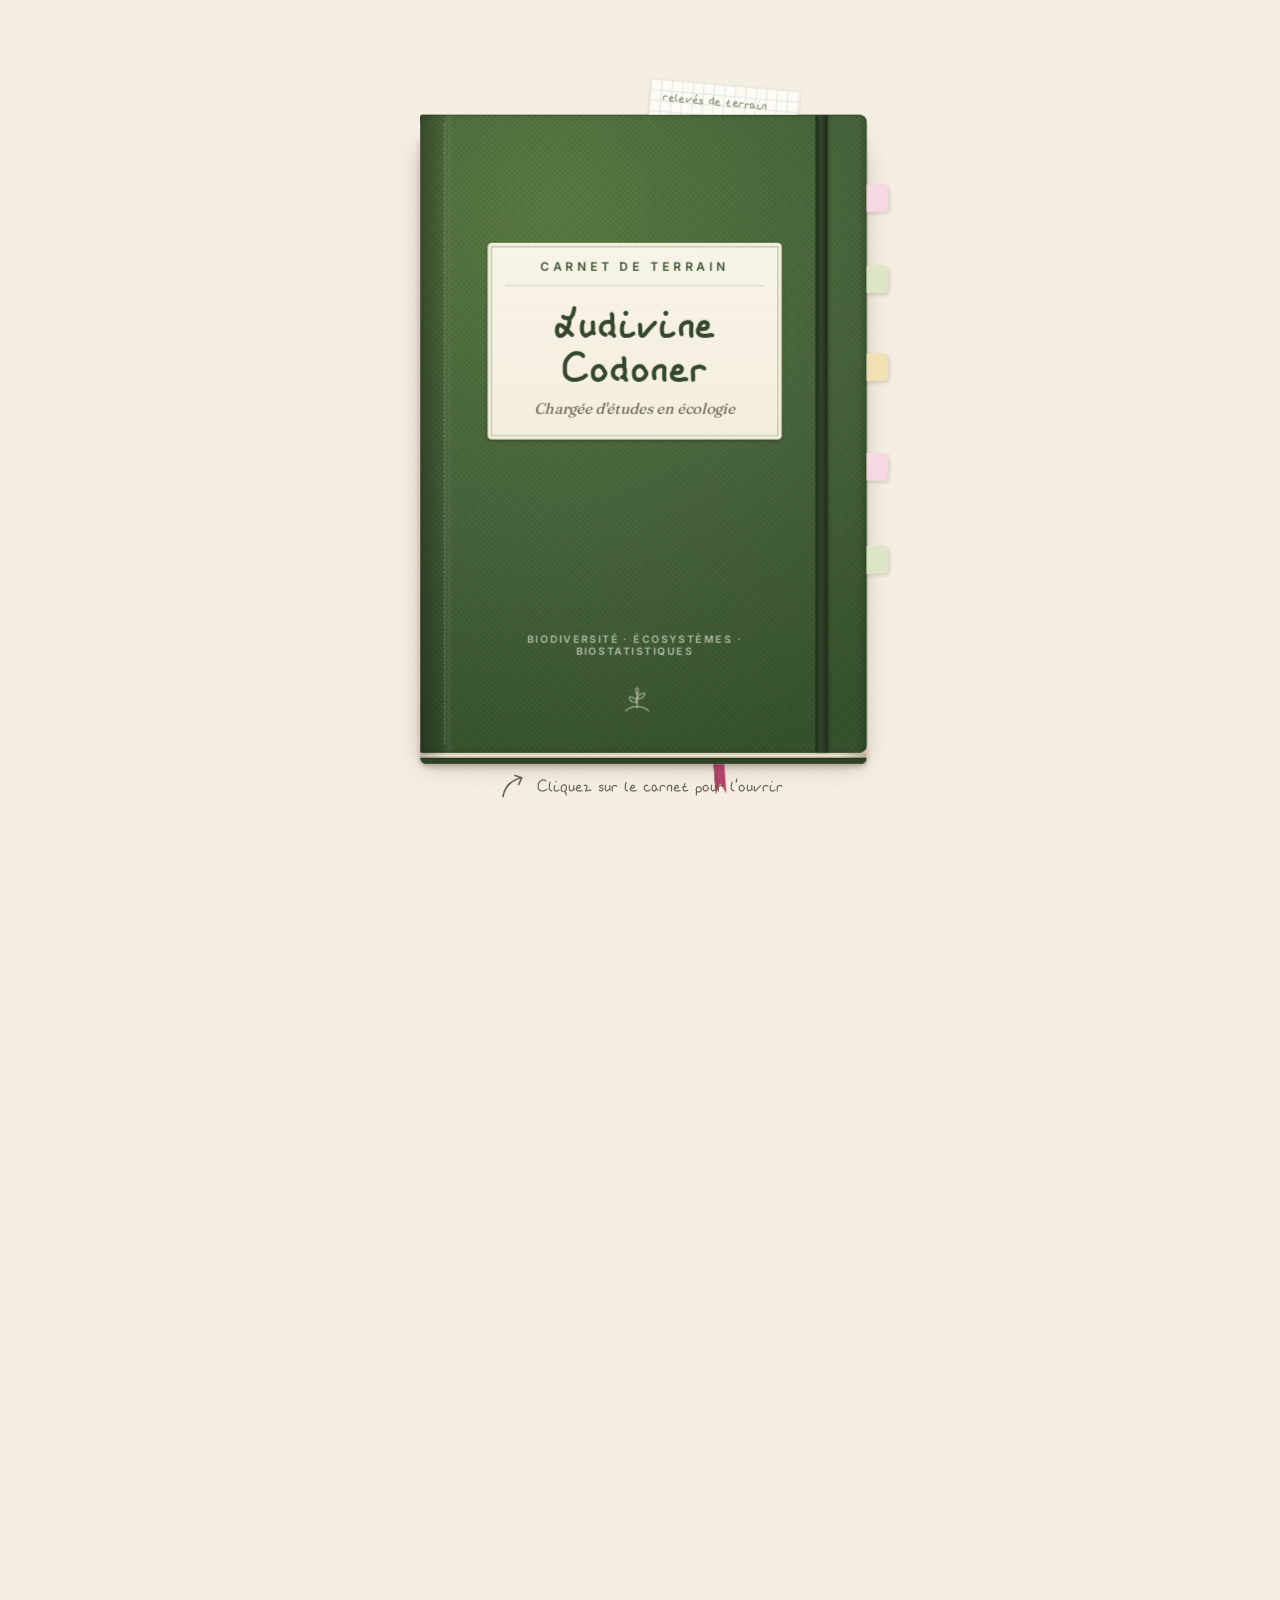
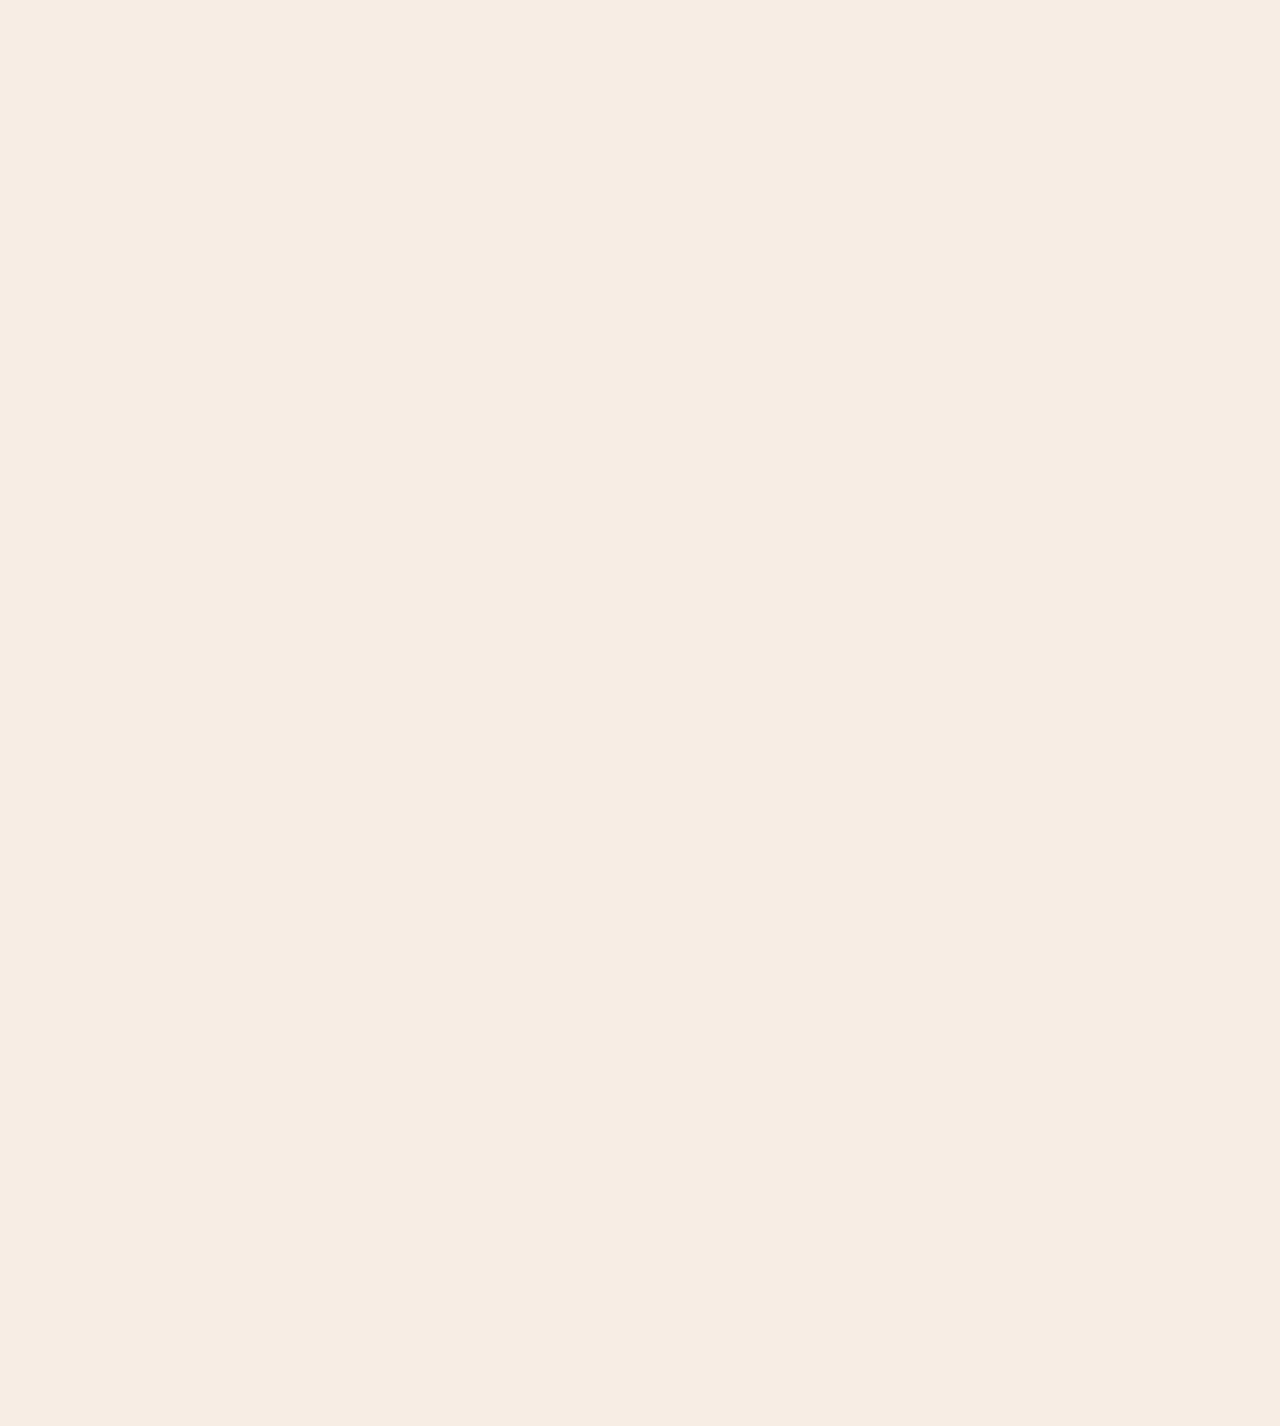
==== commit 43b1226a: "Formation en deux temps, tampons encrés, pages souples, carnet relevé - Livre Formation : une double" ====
--- a/index.html
+++ b/index.html
@@ -91,6 +91,8 @@
         <div class="book__shadow" aria-hidden="true"></div>
         <div class="book__back" aria-hidden="true"></div>
         <div class="book__edges" aria-hidden="true"></div>
+        <!-- Épaisseur du carnet : la tranche des pages et la couverture, vues de face -->
+        <span class="book__depth" aria-hidden="true"></span>
         <!-- Feuille volante glissée entre deux pages, ruban marque-page et post-it qui dépassent -->
         <div class="book__sheet" aria-hidden="true"><span>relevés de terrain</span></div>
         <span class="book__ribbon" aria-hidden="true"></span>
@@ -237,7 +239,7 @@
                   <svg class="title-page__doodle" viewBox="0 0 48 48" aria-hidden="true"><use href="#icon-seedling"/></svg>
                   <h2 class="title-page__title">Formation</h2>
                   <p class="title-page__sub">Université de Lille · 2021 – 2026</p>
-                  <p class="title-page__note">Une licence en Sciences de la Vie, puis un master Biodiversité, Écologie, Évolution : une double page par année.</p>
+
                 </div>
               </div>
             </div>
@@ -248,22 +250,21 @@
                 <div class="page__content page__content--toc">
                   <p class="memo-head">Sommaire</p>
                   <ol class="toc">
-                    <li><a href="#annee-2021" data-goto="annee-2021"><span class="toc__kicker">2021 – 2022</span><span class="toc__title">Licence 1 · Portail Sciences de la Vie, de la Terre et de l'Environnement</span></a></li>
-                    <li><a href="#annee-2022" data-goto="annee-2022"><span class="toc__kicker">2022 – 2023</span><span class="toc__title">Licence 2 · Licence Sciences de la Vie</span></a></li>
-                    <li><a href="#annee-2023" data-goto="annee-2023"><span class="toc__kicker">2023 – 2024</span><span class="toc__title">Licence 3 · Parcours Biologie des Organismes et des Populations</span></a></li>
-                    <li><a href="#annee-2024" data-goto="annee-2024"><span class="toc__kicker">2024 – 2025</span><span class="toc__title">Master 1 · Master Biodiversité, Écologie, Évolution</span></a></li>
-                    <li><a href="#annee-2025" data-goto="annee-2025"><span class="toc__kicker">2025 – 2026</span><span class="toc__title">Master 2 · Parcours Fonctionnement et Gestion des Écosystèmes Marins</span></a></li>
+                    <li><a href="#licence" data-goto="licence"><span class="toc__kicker">2021 – 2024</span><span class="toc__title">Licence Sciences de la Vie</span></a></li>
+                    <li><a href="#master" data-goto="master"><span class="toc__kicker">2024 – 2026</span><span class="toc__title">Master Biodiversité, Écologie, Évolution</span></a></li>
                   </ol>
                 </div>
               </div>
             </div>
             <div class="leaf__face leaf__back">
               <div class="page page--left">
-                <div class="page__content" id="annee-2021">
-                  <p class="page__year">2021 – 2022</p>
-                  <p class="step__meta"><svg class="step__icon" viewBox="0 0 48 48" aria-hidden="true"><use href="#icon-seedling"/></svg><span class="step__kicker">Licence 1</span></p>
-                  <h3 class="step__title">Portail Sciences de la Vie, de la Terre et de l'Environnement (SVTE)</h3>
-                  <p>Un portail commun aux sciences de la vie, de la Terre et de l'environnement, pour poser des bases larges avant de choisir sa voie.</p>
+                <div class="page__content" id="licence">
+                  <p class="page__year">2021 – 2024</p>
+                  <p class="step__meta"><svg class="step__icon" viewBox="0 0 48 48" aria-hidden="true"><use href="#icon-seedling"/></svg><span class="step__kicker">Licence</span><span>Bac+3</span></p>
+                  <h3 class="step__title">Licence Sciences de la Vie</h3>
+                  <p class="step__sub">Parcours Biologie des Organismes et des Populations (BOP)</p>
+                  <p>Des bases larges en sciences de la vie, de la Terre et de l'environnement, puis des bases solides en biologie des organismes, en écologie et en évolution, avec une orientation vers l'étude des populations et de leurs interactions avec le milieu.</p>
+                  <p class="step__stamp"><span class="step__stamp-label">Diplômée licence</span><span class="step__stamp-year">2024</span></p>
                 </div>
               </div>
             </div>
@@ -271,16 +272,8 @@
           <div class="leaf">
             <div class="leaf__face leaf__front">
               <div class="page page--right">
-                <div class="page__content page__content--doodle">
-                  <svg class="doodle-page__sun" viewBox="0 0 48 48" aria-hidden="true"><use href="#icon-seedling"/></svg>
-                  <p class="doodle-page__note">Là où tout a commencé : les premières graines du parcours.</p>
-                </div>
-              </div>
-            </div>
-            <div class="leaf__face leaf__back">
-              <div class="page page--left">
                 <div class="page__content page__content--memo">
-                  <p class="memo-head">Cette année-là</p>
+                  <p class="memo-head">Pendant la licence</p>
                   <ul class="memos">
                     <li class="memo">
                       <span class="memo__thumb memo__thumb--doodle"><svg viewBox="0 0 48 48" aria-hidden="true"><use href="#icon-sun"/></svg></span>
@@ -291,39 +284,15 @@
                         <a class="memo__link" href="#exp-animatrice" data-goto="exp-animatrice">Voir dans le livre Expériences <span aria-hidden="true">→</span></a>
                       </span>
                     </li>
-                  </ul>
-                </div>
-              </div>
-            </div>
-          </div>
-          <div class="leaf">
-            <div class="leaf__face leaf__front">
-              <div class="page page--right">
-                <div class="page__content" id="annee-2022">
-                  <p class="page__year">2022 – 2023</p>
-                  <p class="step__meta"><svg class="step__icon" viewBox="0 0 48 48" aria-hidden="true"><use href="#icon-seedling"/></svg><span class="step__kicker">Licence 2</span></p>
-                  <h3 class="step__title">Licence Sciences de la Vie (SV)</h3>
-                  <p>Le choix des sciences de la vie : des bases solides en biologie des organismes, en écologie et en évolution.</p>
-                </div>
-              </div>
-            </div>
-            <div class="leaf__face leaf__back">
-              <div class="page page--left">
-                <div class="page__content" id="annee-2023">
-                  <p class="page__year">2023 – 2024</p>
-                  <p class="step__meta"><svg class="step__icon" viewBox="0 0 48 48" aria-hidden="true"><use href="#icon-flower"/></svg><span class="step__kicker">Licence 3</span></p>
-                  <h3 class="step__title">Parcours Biologie des Organismes et des Populations (BOP)</h3>
-                  <p>Une orientation vers l'étude des populations et de leurs interactions avec le milieu. Licence Sciences de la Vie obtenue en 2024.</p>
-                </div>
-              </div>
-            </div>
-          </div>
-          <div class="leaf">
-            <div class="leaf__face leaf__front">
-              <div class="page page--right">
-                <div class="page__content page__content--memo">
-                  <p class="memo-head">Cette année-là</p>
-                  <ul class="memos">
+                    <li class="memo">
+                      <span class="memo__thumb"><img src="assets/img/terrain/armentieres-determination-min.webp" alt="" loading="lazy"></span>
+                      <span class="memo__text">
+                        <span class="memo__kicker">Stages de L2 et L3</span>
+                        <span class="memo__title">Service Nature en Ville</span>
+                        <span class="memo__desc">Inventaires faune et flore à Armentières</span>
+                        <a class="memo__link" href="#exp-armentieres" data-goto="exp-armentieres">Voir dans le livre Expériences <span aria-hidden="true">→</span></a>
+                      </span>
+                    </li>
                     <li class="memo">
                       <span class="memo__thumb"><img src="assets/img/terrain/l3-tente-silenes-min.webp" alt="" loading="lazy"></span>
                       <span class="memo__text">
@@ -333,15 +302,6 @@
                         <a class="memo__link" href="#exp-l3" data-goto="exp-l3">Voir dans le livre Expériences <span aria-hidden="true">→</span></a>
                       </span>
                     </li>
-                    <li class="memo">
-                      <span class="memo__thumb"><img src="assets/img/terrain/armentieres-determination-min.webp" alt="" loading="lazy"></span>
-                      <span class="memo__text">
-                        <span class="memo__kicker">Stages de L2 et L3</span>
-                        <span class="memo__title">Service Nature en Ville</span>
-                        <span class="memo__desc">Inventaires faune et flore à Armentières</span>
-                        <a class="memo__link" href="#exp-armentieres" data-goto="exp-armentieres">Voir dans le livre Expériences <span aria-hidden="true">→</span></a>
-                      </span>
-                    </li>
                   </ul>
                 </div>
               </div>
@@ -349,7 +309,7 @@
             <div class="leaf__face leaf__back">
               <div class="page page--left">
                 <div class="page__content page__content--memo">
-                  <p class="memo-head">Cette année-là</p>
+                  <p class="memo-head">Pendant le master</p>
                   <ul class="memos">
                     <li class="memo">
                       <span class="memo__thumb"><img src="assets/img/terrain/m1-marquage-bigorneaux-min.webp" alt="" loading="lazy"></span>
@@ -360,40 +320,6 @@
                         <a class="memo__link" href="#exp-m1" data-goto="exp-m1">Voir dans le livre Expériences <span aria-hidden="true">→</span></a>
                       </span>
                     </li>
-                  </ul>
-                </div>
-              </div>
-            </div>
-          </div>
-          <div class="leaf">
-            <div class="leaf__face leaf__front">
-              <div class="page page--right">
-                <div class="page__content" id="annee-2024">
-                  <p class="page__year">2024 – 2025</p>
-                  <p class="step__meta"><svg class="step__icon" viewBox="0 0 48 48" aria-hidden="true"><use href="#icon-wave"/></svg><span class="step__kicker">Master 1</span></p>
-                  <h3 class="step__title">Master Biodiversité, Écologie, Évolution (BEE)</h3>
-                  <p>Première année du master, et premier pas vers les écosystèmes marins avec un stage de recherche à la station marine de Wimereux.</p>
-                </div>
-              </div>
-            </div>
-            <div class="leaf__face leaf__back">
-              <div class="page page--left">
-                <div class="page__content" id="annee-2025">
-                  <p class="page__year">2025 – 2026</p>
-                  <p class="step__meta"><svg class="step__icon" viewBox="0 0 48 48" aria-hidden="true"><use href="#icon-wave"/></svg><span class="step__kicker">Master 2</span></p>
-                  <h3 class="step__title">Parcours Fonctionnement et Gestion des Écosystèmes Marins (FOGEM)</h3>
-                  <p>Une formation consacrée au fonctionnement des écosystèmes marins et côtiers et à leur gestion, de l'écologie des communautés aux outils d'analyse et de suivi de la biodiversité.</p>
-                  <p class="step__stamp">Diplômée en 2026</p>
-                </div>
-              </div>
-            </div>
-          </div>
-          <div class="leaf">
-            <div class="leaf__face leaf__front">
-              <div class="page page--right">
-                <div class="page__content page__content--memo">
-                  <p class="memo-head">Cette année-là</p>
-                  <ul class="memos">
                     <li class="memo">
                       <span class="memo__thumb"><img src="assets/img/terrain/m2-flore-equipe-min.webp" alt="" loading="lazy"></span>
                       <span class="memo__text">
@@ -404,6 +330,20 @@
                       </span>
                     </li>
                   </ul>
+                </div>
+              </div>
+            </div>
+          </div>
+          <div class="leaf">
+            <div class="leaf__face leaf__front">
+              <div class="page page--right">
+                <div class="page__content" id="master">
+                  <p class="page__year">2024 – 2026</p>
+                  <p class="step__meta"><svg class="step__icon" viewBox="0 0 48 48" aria-hidden="true"><use href="#icon-wave"/></svg><span class="step__kicker">Master</span><span>Bac+5</span></p>
+                  <h3 class="step__title">Master Biodiversité, Écologie, Évolution</h3>
+                  <p class="step__sub">Parcours Fonctionnement et Gestion des Écosystèmes Marins (FOGEM)</p>
+                  <p>Une formation consacrée au fonctionnement des écosystèmes marins et côtiers et à leur gestion, de l'écologie des communautés aux outils d'analyse et de suivi de la biodiversité.</p>
+                  <p class="step__stamp"><span class="step__stamp-label">Diplômée master</span><span class="step__stamp-year">2026</span></p>
                 </div>
               </div>
             </div>
@@ -432,7 +372,7 @@
                   <svg class="title-page__doodle" viewBox="0 0 48 48" aria-hidden="true"><use href="#icon-butterfly"/></svg>
                   <h2 class="title-page__title">Expériences</h2>
                   <p class="title-page__sub">Stages de recherche · territoires · engagement</p>
-                  <p class="title-page__note">Une double page par stage ou engagement : la description d'un côté, les photos de l'autre.</p>
+
                 </div>
               </div>
             </div>
--- a/assets/css/style.css
+++ b/assets/css/style.css
@@ -723,6 +723,55 @@
     calc(var(--u) * 0.25) calc(var(--u) * 0.2) 0 #e3d8c1,
     calc(var(--u) * 0.5) calc(var(--u) * 0.4) 0 #fbf6ea,
     calc(var(--u) * 0.75) calc(var(--u) * 0.6) 0 #ded2b9;
+}
+
+/* Épaisseur du carnet : sous le bas des pages, la tranche (feuilles serrées) puis la couverture */
+.book__depth {
+  --depth: calc(var(--u) * 4.2);
+  position: absolute;
+  top: 100%;
+  left: 0;
+  right: calc(var(--u) * -1.6);
+  z-index: 3;
+  height: var(--depth);
+  border-radius: 0 0 calc(var(--u) * 1.4) calc(var(--u) * 1.4);
+  background:
+    linear-gradient(to top, #22321b 0, var(--cover-dark) 8%, var(--cover-dark) 30%, #1b2815 30%, #1b2815 35%, transparent 35%),
+    linear-gradient(90deg, rgba(40, 28, 15, 0.22), rgba(40, 28, 15, 0) 6%, rgba(40, 28, 15, 0) 94%, rgba(40, 28, 15, 0.22)),
+    repeating-linear-gradient(to bottom, #f8f1e1 0, #f8f1e1 1.4px, #d6c8ad 1.4px, #d6c8ad 2.2px);
+  box-shadow: 0 calc(var(--u) * 0.6) calc(var(--u) * 1.2) rgba(50, 35, 20, 0.25);
+  transition: left var(--t-book) var(--ease-book), height var(--t-book) var(--ease-book);
+}
+
+/* Ouvert, la tranche court sous les deux pages et se creuse au niveau de la reliure */
+html[data-scene]:not([data-scene="closed"]) .carnet .book__depth {
+  left: calc(var(--pw) * -1 - var(--u) * 1.6);
+}
+
+.book__depth::after {
+  content: "";
+  position: absolute;
+  top: 0;
+  bottom: 30%;
+  left: 50%;
+  width: 12%;
+  background: radial-gradient(closest-side, rgba(40, 28, 15, 0.42), rgba(40, 28, 15, 0));
+  opacity: 0;
+  transform: translateX(-50%);
+  transition: opacity var(--t-book) ease;
+}
+
+html[data-scene]:not([data-scene="closed"]) .carnet .book__depth::after {
+  opacity: 1;
+}
+
+/* Posé sur la pile et vu un peu de dessus, la tranche se voit davantage */
+html[data-scene="desk"] .carnet .book__depth {
+  --depth: calc(var(--u) * 5.6);
+}
+
+html:not(.js) .book__depth {
+  display: none;
 }
 
 /* Feuille volante glissée entre deux pages */
@@ -806,6 +855,27 @@
 
 .leaf.is-flipped {
   transform: rotateY(-180deg);
+}
+
+/* Page en train de se plier (tracé par le script) : vue de dessus, sans rotation 3D */
+.leaf.is-folding {
+  transform: none;
+  transition: none;
+  filter: drop-shadow(0 0 calc(var(--u) * 1.3) rgba(50, 35, 20, 0.24));
+}
+
+.leaf.is-folding > .leaf__face {
+  will-change: clip-path, transform;
+}
+
+.leaf.is-folding > .leaf__face::before {
+  content: "";
+  position: absolute;
+  inset: 0;
+  z-index: 5;
+  border-radius: inherit;
+  background: var(--shade, none);
+  pointer-events: none;
 }
 
 /* Avant que le script ne règle l'ordre d'empilement, la couverture est au-dessus */
@@ -1493,7 +1563,7 @@
 .spine {
   --c: var(--tome-formation);
   --c-dark: var(--tome-formation-dark);
-  --h: 0.095;
+  --h: 0.08;
   --off: 0%;
   --rot: 0deg;
   --pull: 0px;
@@ -2071,16 +2141,6 @@
   text-transform: uppercase;
 }
 
-.title-page__note {
-  max-width: 17em;
-  margin: 2.2em auto 0;
-  color: var(--ink);
-  font-family: var(--font-hand);
-  font-size: 1.35em;
-  line-height: 1.2;
-  transform: rotate(-1.5deg);
-}
-
 /* Sommaire */
 .toc {
   display: grid;
@@ -2138,7 +2198,7 @@
 .memo {
   position: relative;
   display: grid;
-  grid-template-columns: 36% 1fr;
+  grid-template-columns: min(36%, 8em) 1fr;
   gap: 0.9em;
   align-items: center;
   padding: 0.8em;
@@ -2487,6 +2547,15 @@
   margin-bottom: 0.55em;
   font-size: 1.45em;
   line-height: 1.2;
+}
+
+.step__sub {
+  margin: -0.25em 0 0.85em;
+  color: var(--muted);
+  font-family: var(--font-serif);
+  font-size: 1.04em;
+  font-style: italic;
+  line-height: 1.4;
 }
 
 .step__org {
@@ -2635,20 +2704,58 @@
   font-weight: 500;
 }
 
-/* Tampon « Diplômée » */
+/* Tampon « Diplômée … » : double cadre, lettres capitales, encre irrégulière
+   (un grain qui laisse passer le papier, plus pâle d'un côté), posé un peu de travers */
 .step__stamp {
+  --stamp-ink: #b5324e;
+  display: inline-flex;
+  flex-direction: column;
+  align-items: center;
   align-self: flex-start;
-  margin: 0.8em 0 0;
-  padding: 0.1em 0.55em 0.15em;
-  border: 2px solid var(--rose);
-  border-radius: 6px;
-  color: var(--rose);
-  font-family: var(--font-hand);
-  font-size: 1.55em;
+  gap: 0.32em;
+  margin: 1.3em 0 0.3em 0.5em;
+  padding: 0.62em 1.15em 0.55em;
+  border: 0.17em solid var(--stamp-ink);
+  border-radius: 0.4em;
+  outline: 0.07em solid var(--stamp-ink);
+  outline-offset: -0.45em;
+  color: var(--stamp-ink);
+  font-family: var(--font-serif);
+  line-height: 1;
+  text-transform: uppercase;
+  transform: rotate(-6deg);
+  opacity: 0.94;
+  mix-blend-mode: multiply;
+  -webkit-mask-image: url("data:image/svg+xml,%3Csvg xmlns='http://www.w3.org/2000/svg' width='180' height='120'%3E%3Cfilter id='n'%3E%3CfeTurbulence type='fractalNoise' baseFrequency='.85' numOctaves='2' seed='7' stitchTiles='stitch'/%3E%3CfeColorMatrix values='0 0 0 0 0 0 0 0 0 0 0 0 0 0 0 -5.5 0 0 0 3.85'/%3E%3C/filter%3E%3Crect width='100%25' height='100%25' filter='url(%23n)'/%3E%3C/svg%3E"), linear-gradient(100deg, #000 40%, rgba(0, 0, 0, 0.72));
+  mask-image: url("data:image/svg+xml,%3Csvg xmlns='http://www.w3.org/2000/svg' width='180' height='120'%3E%3Cfilter id='n'%3E%3CfeTurbulence type='fractalNoise' baseFrequency='.85' numOctaves='2' seed='7' stitchTiles='stitch'/%3E%3CfeColorMatrix values='0 0 0 0 0 0 0 0 0 0 0 0 0 0 0 -5.5 0 0 0 3.85'/%3E%3C/filter%3E%3Crect width='100%25' height='100%25' filter='url(%23n)'/%3E%3C/svg%3E"), linear-gradient(100deg, #000 40%, rgba(0, 0, 0, 0.72));
+  -webkit-mask-size: 180px 120px, 100% 100%;
+  mask-size: 180px 120px, 100% 100%;
+  -webkit-mask-composite: source-in;
+  mask-composite: intersect;
+}
+
+.step__stamp-label {
+  font-size: 1.2em;
   font-weight: 700;
-  line-height: 1.1;
-  transform: rotate(-4deg);
-  opacity: 0.88;
+  letter-spacing: 0.12em;
+}
+
+.step__stamp-year {
+  display: flex;
+  align-items: center;
+  gap: 0.6em;
+  font-family: var(--font-sans);
+  font-size: 0.74em;
+  font-weight: 600;
+  letter-spacing: 0.34em;
+}
+
+.step__stamp-year::before,
+.step__stamp-year::after {
+  content: "";
+  width: 1.8em;
+  height: 0.1em;
+  background: currentColor;
 }
 
 .steps {
